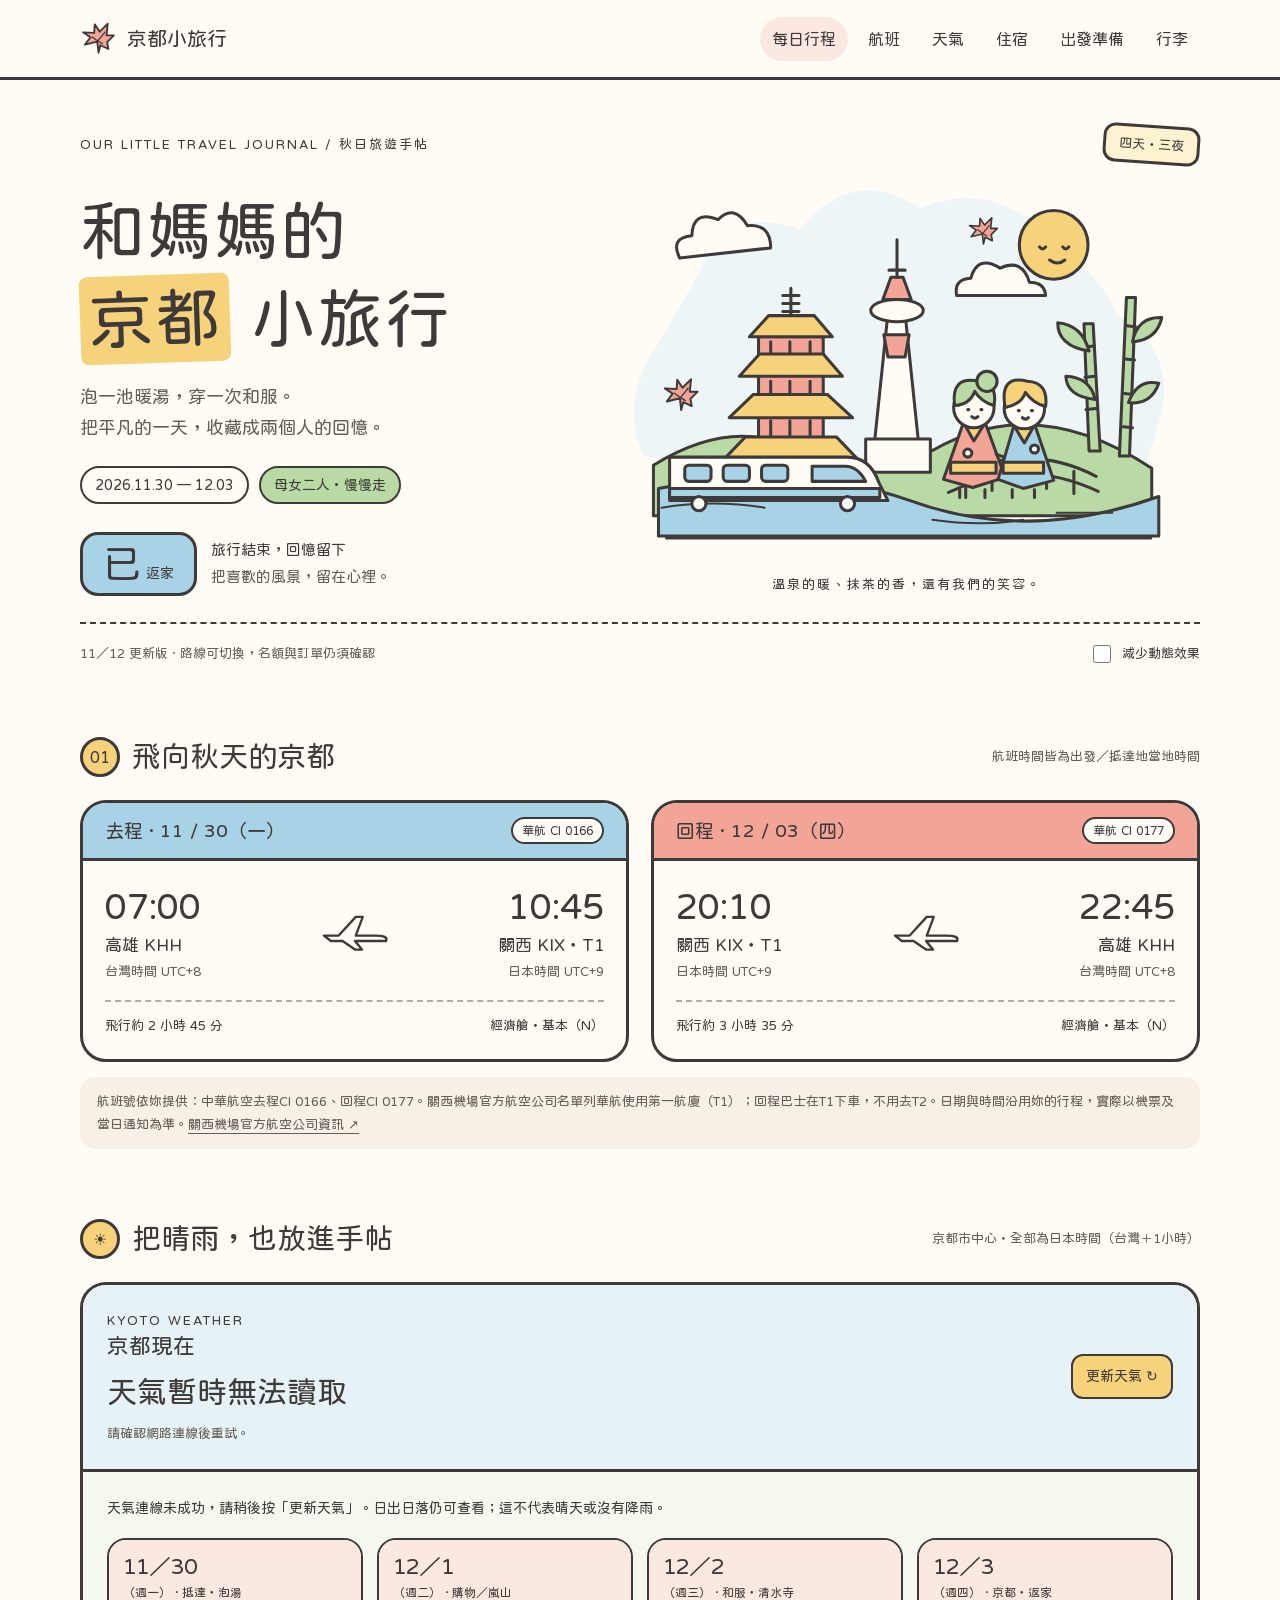
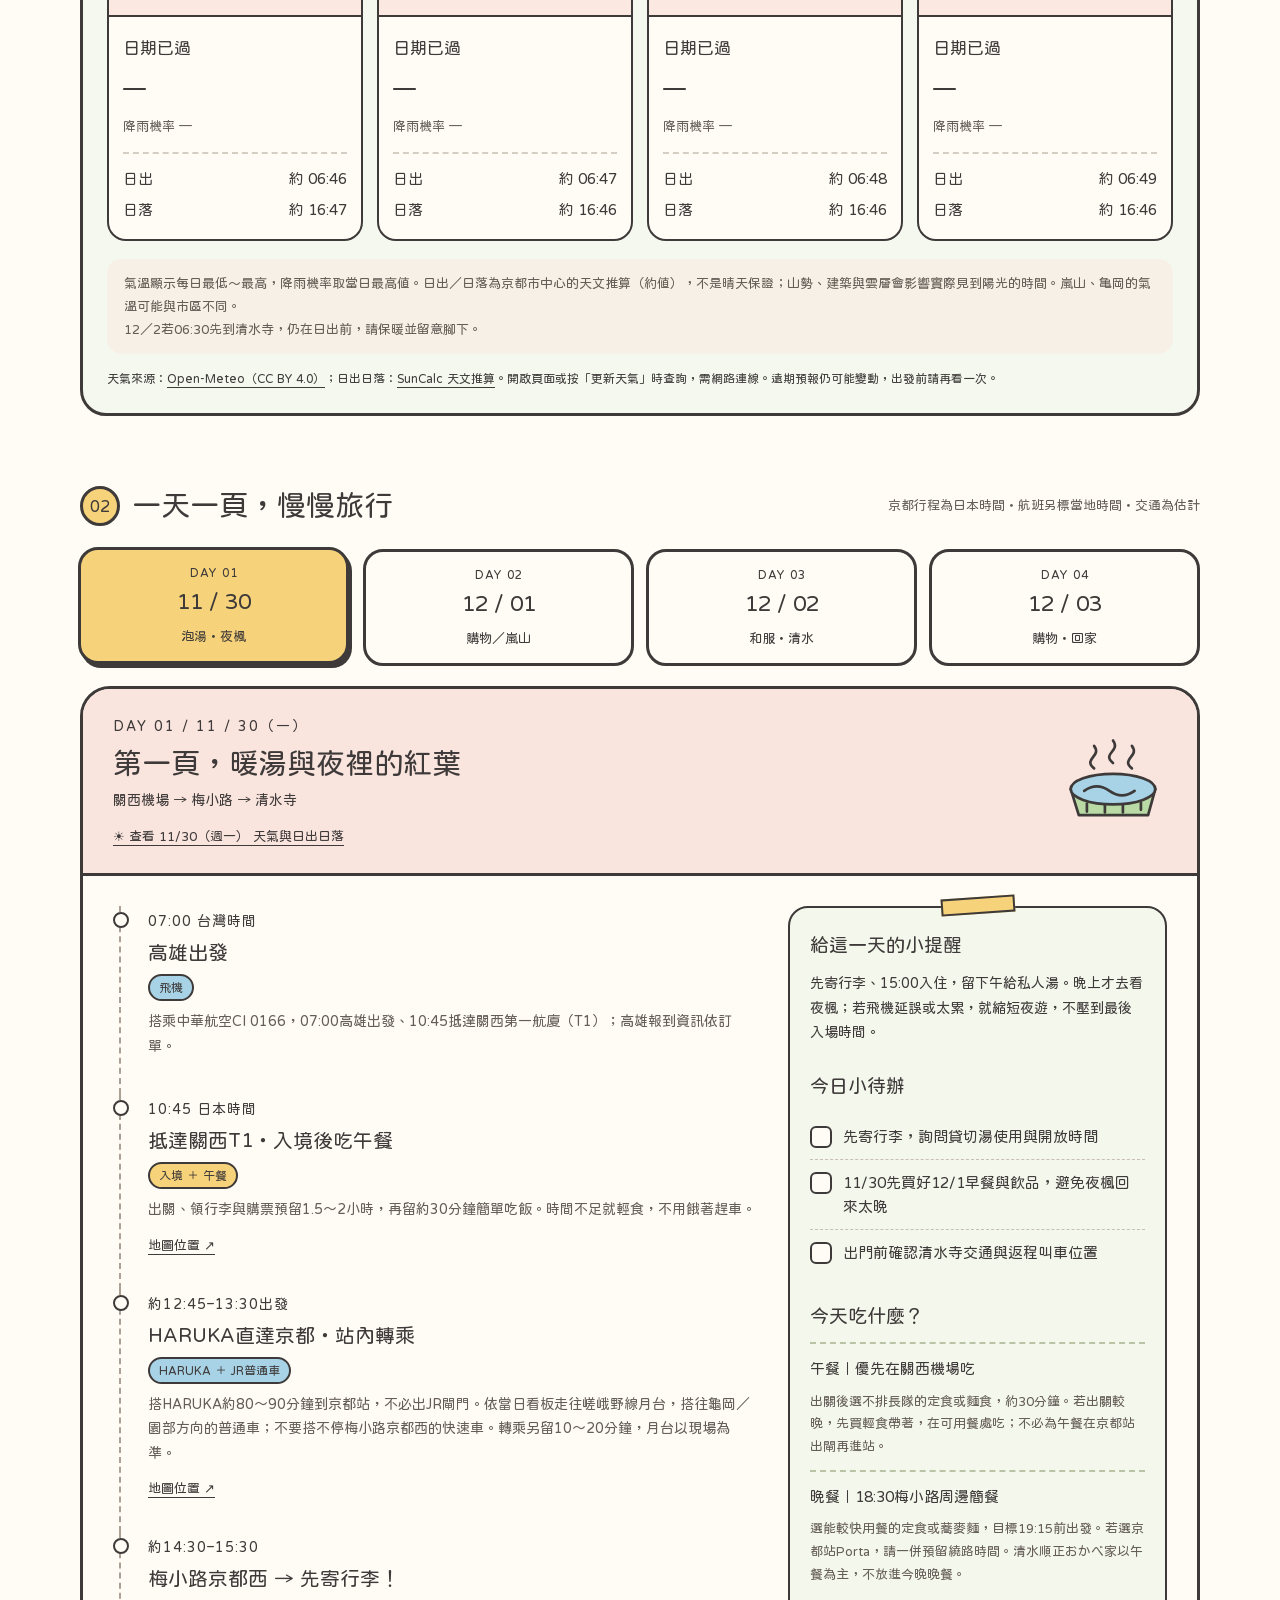
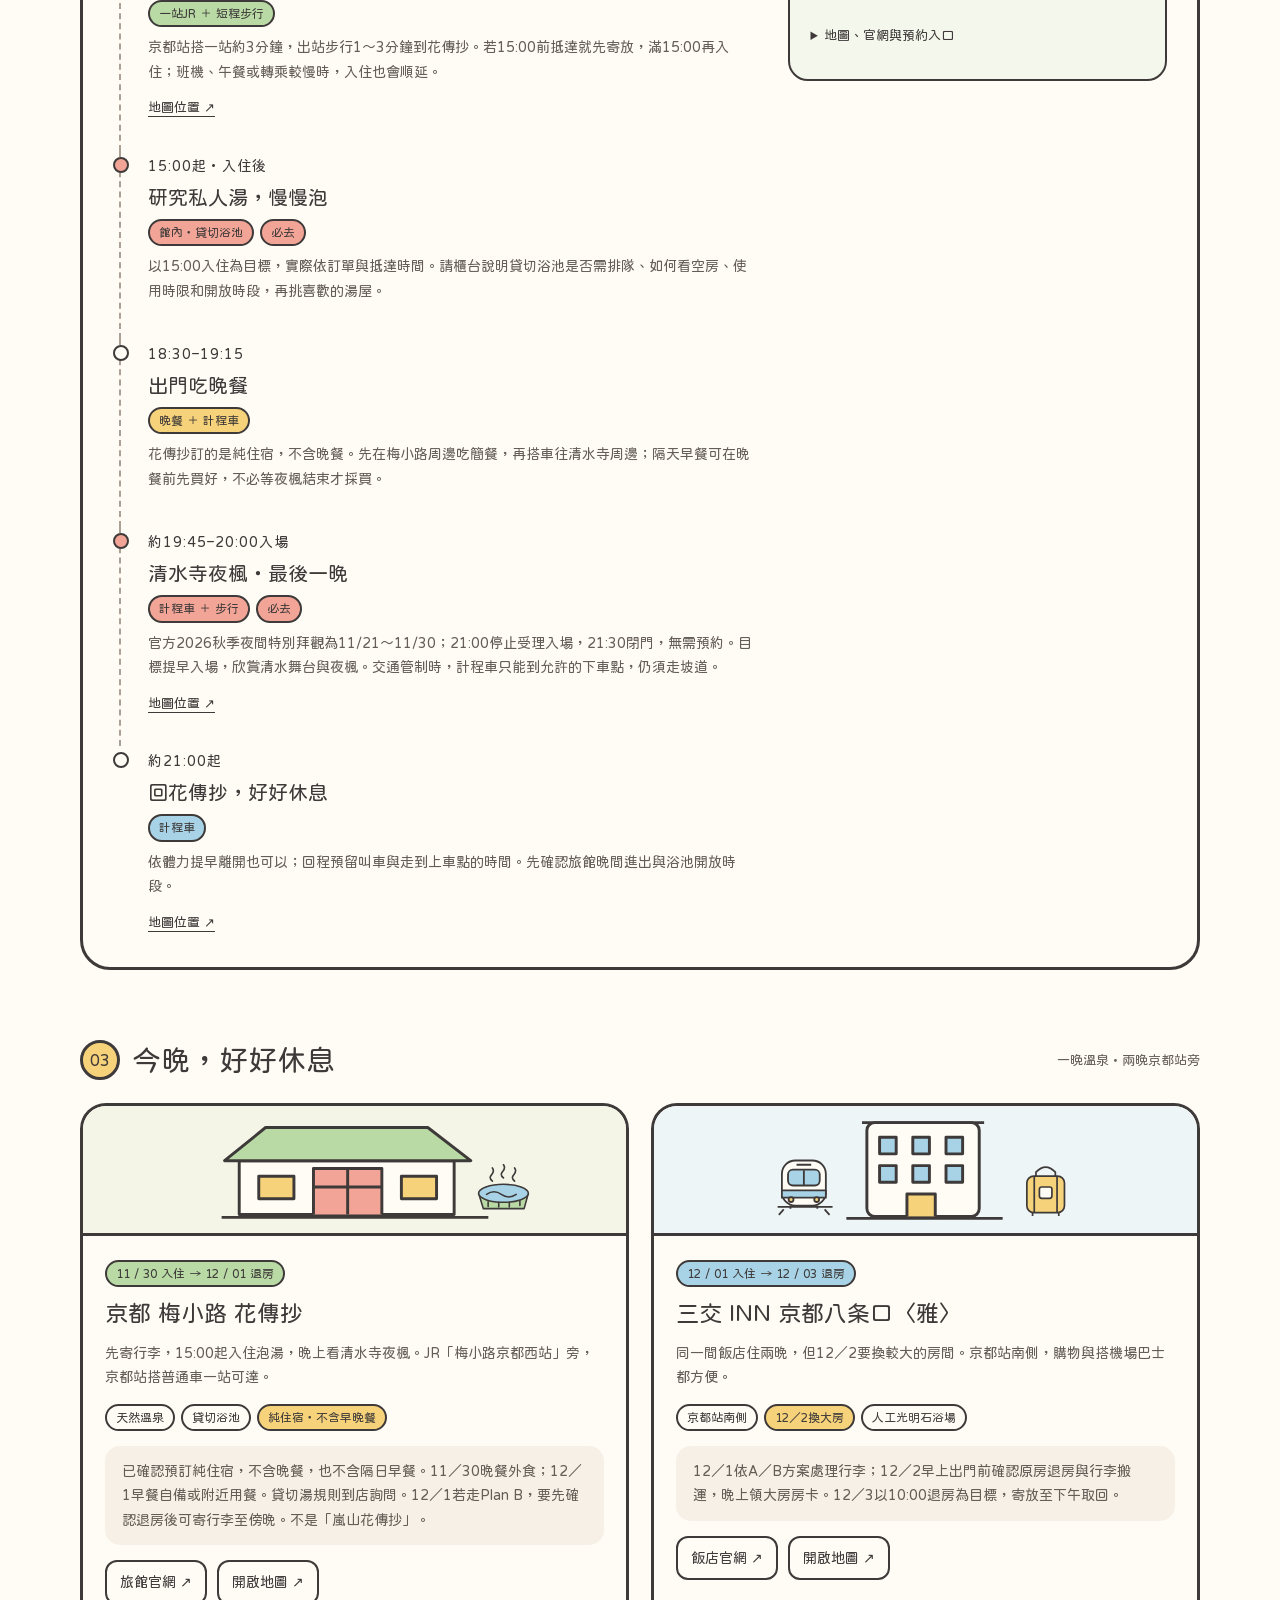
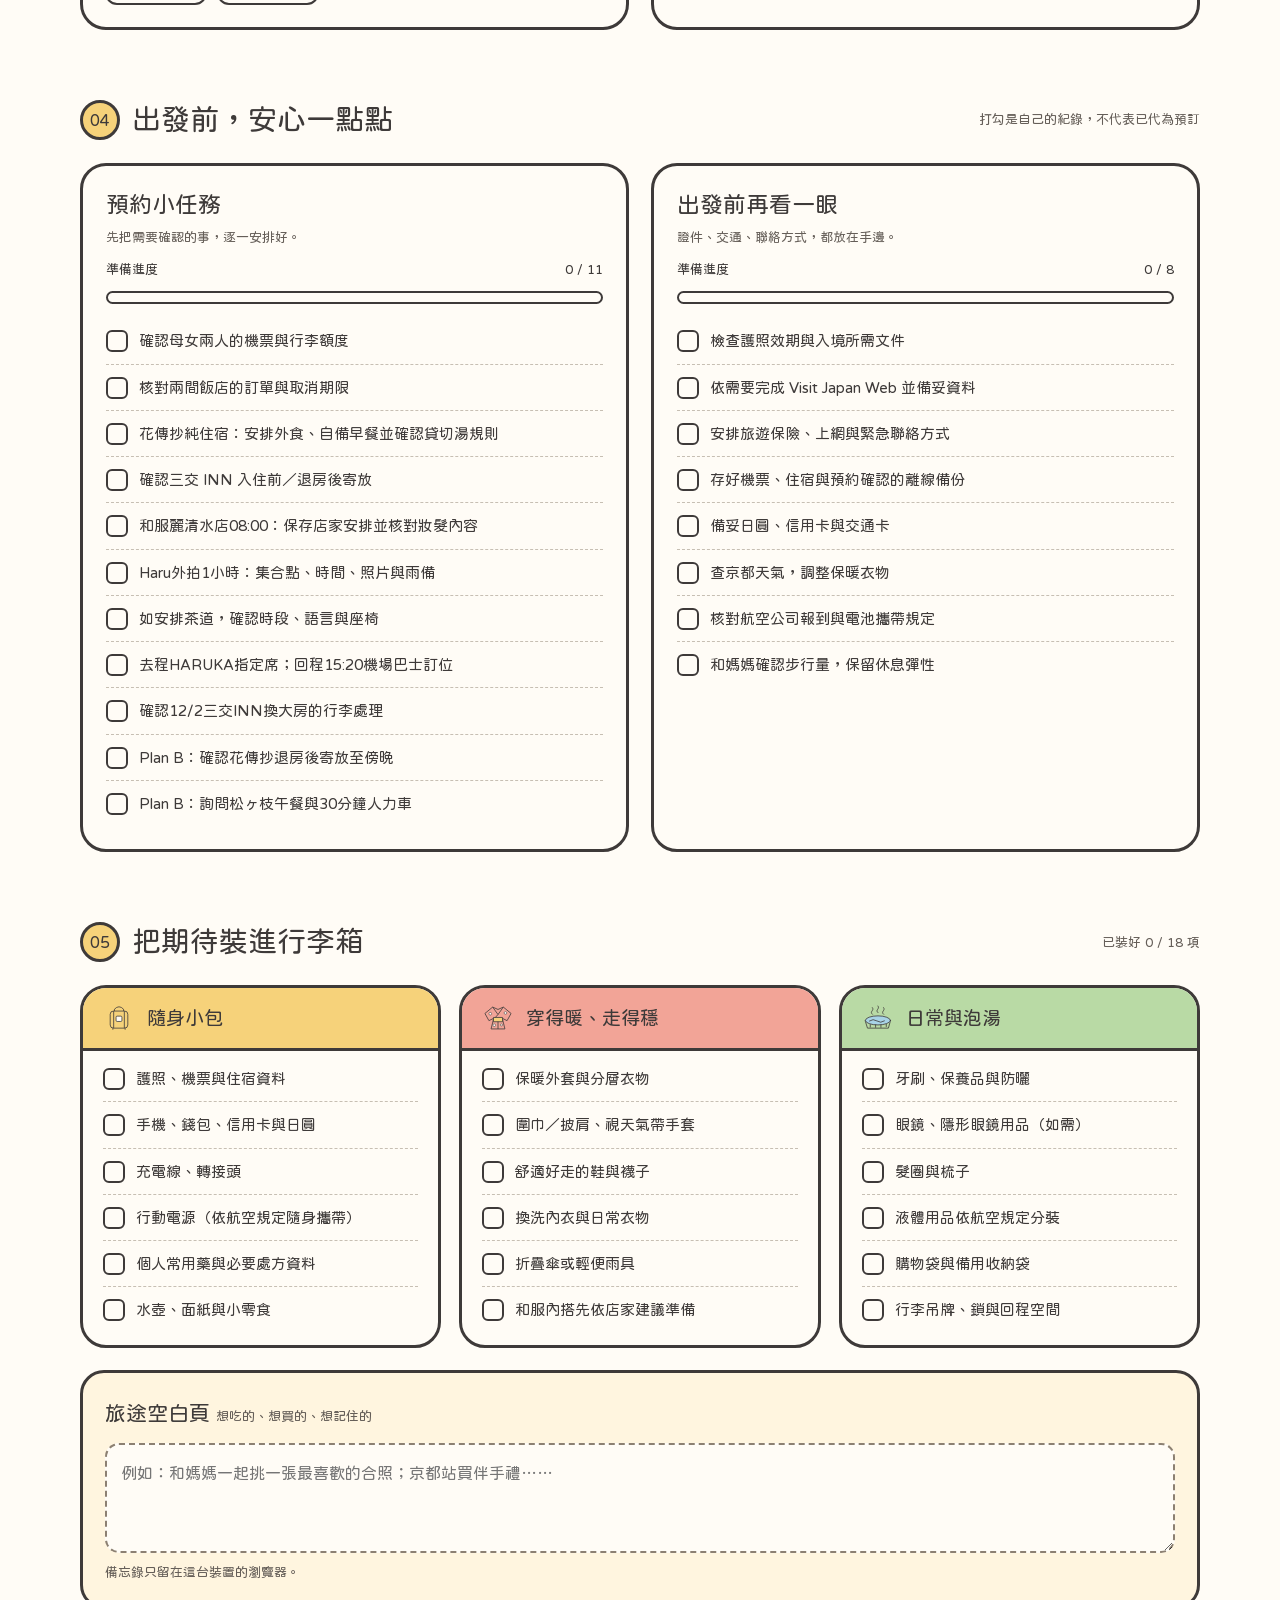
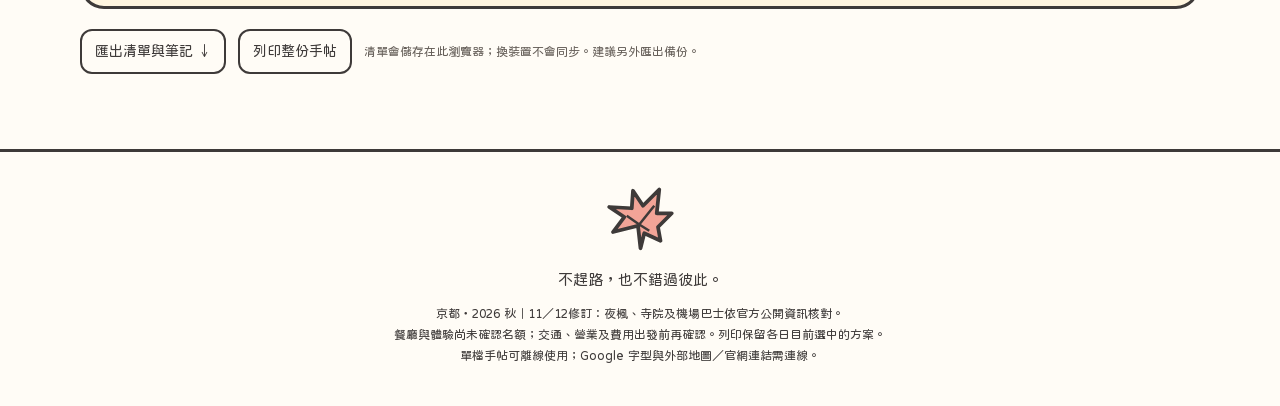
==== index.html @ f40cedbd "Add Kyoto weather forecast and trip sunrise sunset cards" ====
<!doctype html>
<html lang="zh-Hant">
<head>
<meta charset="utf-8"><meta name="viewport" content="width=device-width, initial-scale=1">
<meta name="robots" content="noindex, nofollow">
<meta name="theme-color" content="#FFFCF6">
<meta name="description" content="和媽媽的京都四天三夜小旅行：溫泉、和服、嵐山與旅行準備清單。">
<title>和媽媽的京都小旅行｜2026 秋日旅遊手帖</title>
<link rel="preconnect" href="https://fonts.googleapis.com"><link rel="preconnect" href="https://fonts.gstatic.com" crossorigin>
<link href="https://fonts.googleapis.com/css2?family=Huninn&display=swap" rel="stylesheet">
<style>
:root{--paper:#FFFCF6;--ink:#3E3A39;--pink:#F2A497;--yellow:#F6D27A;--blue:#A8D3E6;--green:#B9DAA5;--line:3px solid var(--ink);--radius:26px;--muted:#655E58}
*{box-sizing:border-box}html{scroll-behavior:smooth;scroll-padding-top:130px}body{margin:0;background:var(--paper);color:var(--ink);font-family:'Huninn','Noto Sans TC',sans-serif;font-size:16px;line-height:1.75}button,input,textarea{font:inherit}button,a,input,label{-webkit-tap-highlight-color:transparent}button,a{touch-action:manipulation}a{color:inherit;text-underline-offset:4px}button{color:var(--ink);cursor:pointer}button:focus-visible,a:focus-visible,input:focus-visible,textarea:focus-visible{outline:3px solid #396B7F;outline-offset:5px}svg{display:block}h1,h2,h3,p{margin:0}h1,h2,h3{line-height:1.35;font-weight:400}button{border:var(--line);background:var(--paper)}[hidden]{display:none!important}.wrap{width:min(1120px,calc(100% - 40px));margin:auto}.skip{position:fixed;top:-90px;left:16px;background:var(--yellow);padding:12px;z-index:99}.skip:focus{top:10px}.nav{position:fixed;inset:0 0 auto;z-index:20;border-bottom:var(--line);background:var(--paper)}.nav-inner{min-height:77px;display:flex;align-items:center;justify-content:space-between;gap:25px}.brand{display:flex;align-items:center;gap:10px;text-decoration:none;white-space:nowrap;font-size:20px}.brand svg{width:37px;height:37px}.nav-links{display:flex;gap:8px;overflow-x:auto;scrollbar-width:thin}.nav-links a{padding:8px 12px;border-radius:99px;text-decoration:none;white-space:nowrap}.nav-links a:hover{background:#FBE8E1}.nav-links a:first-child{background:#FBE8E1}main{padding-top:77px}.eyebrow{font-size:13px;letter-spacing:2px}.hero{padding:48px 0 36px;position:relative}.hero-top{display:flex;align-items:center;justify-content:space-between;gap:12px}.stamp{border:var(--line);border-radius:12px;padding:5px 13px;font-size:13px;transform:rotate(4deg);background:#FFF2D1}.hero-grid{display:grid;grid-template-columns:1fr 1.15fr;align-items:center;gap:24px}.hero h1{font-size:clamp(38px,5.1vw,65px);letter-spacing:2px;margin:23px 0 18px}.marker{display:inline-block;background:var(--yellow);border-radius:8px;padding:0 8px;transform:rotate(-2deg)}.hero-copy>p{max-width:420px;font-size:18px;color:var(--muted)}.hero-meta{display:flex;flex-wrap:wrap;gap:10px;margin:22px 0}.pill,.tag{display:inline-flex;align-items:center;gap:6px;border:2px solid var(--ink);border-radius:99px;padding:4px 12px;font-size:13px;background:var(--paper);line-height:1.6}.pill{font-size:14px;padding:6px 13px}.pink{background:var(--pink)}.yellow{background:var(--yellow)}.blue{background:var(--blue)}.green{background:var(--green)}.hero-art{position:relative}.hero-art svg{width:100%;height:auto}.caption{text-align:center;font-size:13px;letter-spacing:2px;margin-top:5px}.countdown{display:flex;align-items:center;gap:14px;margin-top:28px}.count-box{background:var(--blue);border:var(--line);border-radius:18px;padding:6px 20px;min-width:100px;text-align:center}.count-box strong{font-size:38px;font-weight:400;line-height:1.2}.count-box span{font-size:14px}.countdown p{font-size:15px}.subtle{color:var(--muted);font-size:13px}.hero-footer{margin-top:26px;display:flex;justify-content:space-between;gap:16px;align-items:center;border-top:2px dashed var(--ink);padding-top:18px}.motion-toggle{display:flex;align-items:center;gap:8px;font-size:13px;cursor:pointer}.motion-toggle input{accent-color:var(--ink);width:18px;height:18px}.section{padding:35px 0}.section-head{display:flex;gap:12px;align-items:center;justify-content:space-between;margin-bottom:23px}.section-title{display:flex;gap:12px;align-items:center}.number{width:40px;height:40px;border:var(--line);border-radius:50%;display:grid;place-items:center;flex-shrink:0;background:var(--yellow);font-size:16px}.section h2{font-size:29px}.section-note{font-size:13px;color:var(--muted)}.cards{display:grid;grid-template-columns:1fr 1fr;gap:22px}.card{border:var(--line);border-radius:var(--radius);background:var(--paper);overflow:hidden}.card-header{padding:14px 22px;border-bottom:var(--line);display:flex;gap:12px;justify-content:space-between;align-items:center}.card-header h3{font-size:19px}.flight-body{padding:22px}.flight-route{display:grid;grid-template-columns:1fr 70px 1fr;gap:6px;align-items:center}.airport:last-child{text-align:right}.airport strong{display:block;font-size:36px;font-weight:400;line-height:1.3}.airport span{display:block;font-size:17px}.airport small{display:block;color:var(--muted);font-size:13px}.flight-route svg{width:100%}.flight-footer{border-top:2px dashed #B5ABA0;margin-top:18px;padding-top:12px;display:flex;justify-content:space-between;gap:12px;font-size:13px}.note{margin-top:15px;padding:13px 17px;background:#F6F0E6;border-radius:15px;font-size:13px;color:var(--muted)}.days{display:grid;grid-template-columns:repeat(4,1fr);gap:12px;margin-bottom:20px}.day-tab{border-radius:20px;padding:12px 8px;position:relative;transition:transform .2s;background:var(--paper);min-height:100px}.day-tab:hover{transform:translateY(-3px)}.day-tab[aria-selected=true]{background:var(--yellow);box-shadow:3px 4px 0 var(--ink);transform:translate(-2px,-2px)}.day-tab small{display:block;font-size:12px;letter-spacing:1px}.day-tab strong{display:block;font-size:22px;font-weight:400}.day-tab span{font-size:13px}.day-panel{border:var(--line);border-radius:30px;overflow:hidden}.day-banner{background:#F9E4DE;padding:25px 30px;display:flex;align-items:center;gap:20px;justify-content:space-between;border-bottom:var(--line)}.day-banner h3{font-size:29px;margin:5px 0}.day-banner p{font-size:14px}.day-banner svg{width:108px;height:108px;flex-shrink:0}.day-content{display:grid;grid-template-columns:1.8fr 1fr;gap:32px;padding:30px}.timeline{list-style:none;margin:0;padding:0}.event{position:relative;padding:0 0 28px 27px;border-left:2px dashed #AAA094;margin-left:6px}.event:last-child{border-color:transparent;padding-bottom:0}.event:before{content:'';position:absolute;left:-8px;top:6px;width:12px;height:12px;border:2px solid var(--ink);border-radius:50%;background:var(--paper)}.event.must:before{background:var(--pink)}.event time{font-size:14px;letter-spacing:1px}.event h4{font-size:20px;font-weight:400;margin:4px 0 7px;line-height:1.45}.event p{font-size:14px;color:var(--muted);margin:8px 0}.tags{display:flex;flex-wrap:wrap;gap:6px}.tag{padding:2px 9px;font-size:12px}.must-tag{background:var(--pink)}.map-link{font-size:13px;display:inline-block;padding:4px 0}.side-note{background:#F4F7EC;border:2px solid var(--ink);border-radius:20px;padding:20px;align-self:start;position:relative}.side-note h4{margin:0 0 10px;font-size:19px;font-weight:400}.side-note>p{font-size:14px}.side-note .checklist{margin-top:12px}.tape{width:74px;height:17px;background:var(--yellow);border:2px solid var(--ink);position:absolute;top:-11px;left:calc(50% - 37px);transform:rotate(-4deg)}.hotel-body{padding:22px}.hotel-body h3{font-size:23px;margin:11px 0}.hotel-body>p{font-size:14px;color:var(--muted);margin-bottom:14px}.hotel-art{height:130px;width:100%;background:#EDF5F7;border-bottom:var(--line)}.hotel-art.alt{background:#F4F5E7}.links{display:flex;flex-wrap:wrap;gap:10px}.button-link,.small-button{display:inline-flex;justify-content:center;align-items:center;gap:7px;text-decoration:none;border:2px solid var(--ink);border-radius:12px;padding:8px 13px;font-size:14px;min-height:43px;background:var(--paper)}.button-link:hover,.small-button:hover{background:#FFF0C7}.check-card{padding:23px}.check-card h3{font-size:23px;margin-bottom:6px}.checklist{display:grid;gap:0;margin:14px 0 0;padding:0;list-style:none}.checklist li{border-top:1px dashed #C7BFB3}.checklist li:first-child{border-top:0}.checklist label{display:flex;gap:11px;align-items:flex-start;padding:11px 0;cursor:pointer;font-size:15px;line-height:1.55;min-height:44px}.checklist input{appearance:none;flex-shrink:0;width:22px;height:22px;border:2px solid var(--ink);border-radius:6px;background:var(--paper);margin:1px 0 0;display:grid;place-content:center;cursor:pointer}.checklist input:checked{background:var(--green)}.checklist input:checked:after{content:'✓';font-size:18px;line-height:1}.checklist input:checked+span{text-decoration:line-through;color:#706B64}.progress-track{height:13px;border:2px solid var(--ink);border-radius:99px;overflow:hidden;background:var(--paper);margin-top:11px}.progress-fill{height:100%;width:0;background:var(--green);transition:width .3s}.progress-meta{display:flex;justify-content:space-between;align-items:center;gap:12px;font-size:13px;margin-top:9px}.packing-grid{display:grid;grid-template-columns:repeat(3,1fr);gap:18px}.pack-heading{padding:14px 20px;border-bottom:var(--line);font-size:19px;display:flex;align-items:center;gap:12px}.pack-heading svg{width:32px;height:32px}.packing-grid .checklist{padding:0 20px 12px;margin-top:5px}.memo{margin-top:22px;border:var(--line);border-radius:24px;background:#FFF5DF;padding:22px}.memo label{font-size:21px;display:block;margin-bottom:12px}.memo textarea{resize:vertical;width:100%;min-height:110px;border:2px dashed #8C8072;background:var(--paper);border-radius:14px;color:var(--ink);padding:14px;font-size:16px;line-height:1.8}.toolbar{display:flex;flex-wrap:wrap;align-items:center;gap:12px;margin-top:20px}.storage-note{font-size:12px;color:var(--muted);flex:1;min-width:200px}.footer{margin-top:40px;padding:30px 0 40px;border-top:var(--line);text-align:center}.footer svg{width:75px;height:75px;margin:0 auto 10px}.footer p{font-size:15px}.footer small{font-size:12px;display:block;margin-top:10px}.floating{animation:float 5s ease-in-out infinite;transform-box:fill-box;transform-origin:center}.sway{animation:sway 4s ease-in-out infinite;transform-box:fill-box;transform-origin:bottom}.steam{animation:steam 3s ease-in-out infinite}.bounce{animation:bounce .38s ease-out}.delay{animation-delay:-2s}@keyframes float{50%{transform:translateY(-7px)}}@keyframes sway{50%{transform:rotate(3deg)}}@keyframes steam{50%{opacity:.35;transform:translateY(-5px)}}@keyframes bounce{0%{transform:translateY(9px);opacity:.3}65%{transform:translateY(-3px)}100%{transform:translateY(0);opacity:1}}html.reduce-motion *,html.reduce-motion *:before{animation:none!important;transition:none!important;scroll-behavior:auto!important}html.reduce-motion{scroll-behavior:auto}@media(prefers-reduced-motion:reduce){*,*:before{animation:none!important;transition:none!important}html{scroll-behavior:auto}}
@media(max-width:760px){.wrap{width:calc(100% - 32px)}.nav-inner{flex-wrap:wrap;gap:4px;padding:10px 0 8px;min-height:102px}.brand{font-size:17px}.brand svg{width:28px;height:28px}.nav-links{width:100%;gap:8px;justify-content:space-between}.nav-links a{font-size:13px;padding:4px 10px;min-height:32px}.nav-inner .brand:after{content:'KYOTO · 2026';font-size:11px;letter-spacing:1px;margin-left:12px}main{padding-top:107px}.hero{padding:27px 0 20px}.hero-top .eyebrow{font-size:10px;letter-spacing:1px}.stamp{font-size:11px;padding:4px 9px}.hero-grid{grid-template-columns:1fr;gap:10px}.hero h1{font-size:43px;margin:23px 0 14px}.hero-copy>p{font-size:16px}.hero-meta{margin:18px 0 14px}.hero-art{margin-top:8px}.hero-art svg{max-height:315px}.caption{font-size:11px}.countdown{margin-top:19px}.count-box strong{font-size:31px}.count-box{padding:6px 17px}.hero-footer{flex-wrap:wrap;gap:10px;margin-top:20px}.section{padding:26px 0}.section h2{font-size:25px}.section-head{align-items:flex-start;gap:10px;flex-wrap:wrap;margin-bottom:18px}.number{width:35px;height:35px;font-size:14px}.section-note{font-size:12px}.cards,.packing-grid{grid-template-columns:1fr;gap:16px}.card-header{padding:12px 18px;flex-wrap:wrap;gap:8px}.card-header h3{white-space:nowrap}.flight-body{padding:18px}.airport strong{font-size:32px}.days{gap:7px}.day-tab{padding:10px 3px;min-height:91px;border-radius:16px}.day-tab strong{font-size:18px}.day-tab span{font-size:11px}.day-tab small{font-size:10px}.day-banner{padding:20px 17px;gap:10px}.day-banner h3{font-size:25px}.day-banner svg{width:77px;height:77px}.day-banner p{font-size:12px}.day-content{grid-template-columns:1fr;padding:23px 18px;gap:28px}.event h4{font-size:19px}.event{padding-left:22px}.side-note{padding:20px 17px}.check-card{padding:20px}.hotel-art{height:120px}.footer{margin-top:25px}.pill{font-size:12px;padding:5px 10px}}
@media(max-width:350px){.hero h1{font-size:37px}.nav-links{gap:0}.nav-links a{padding:4px 7px}.wrap{width:calc(100% - 24px)}.day-banner svg{width:60px}.flight-route{grid-template-columns:1fr 47px 1fr}.airport strong{font-size:29px}}
@media print{.nav,.hero-art,.hero-footer,.toolbar,.days,.skip,.map-link,.button-link{display:none!important}main{padding-top:0}.wrap{width:100%}.hero{padding-top:0}.hero-grid{display:block}.hero h1{font-size:32px}.hero-meta,.countdown{display:none}.section{padding:12px 0}.day-panel[hidden]{display:block!important}.day-panel{margin:12px 0;break-inside:avoid}.day-content{grid-template-columns:2fr 1fr;padding:16px}.day-banner{padding:12px 16px}.day-banner svg{width:55px;height:55px}.cards{grid-template-columns:1fr 1fr}.packing-grid{grid-template-columns:repeat(3,1fr)}.event{padding-bottom:12px}.section-head{margin-bottom:12px}.hotel-art{display:none}.footer{padding:10px}.memo textarea{min-height:80px}*{animation:none!important;box-shadow:none!important}body{-webkit-print-color-adjust:exact;print-color-adjust:exact;font-size:12px}}

.routes{min-width:0}.plan-controls{display:flex;flex-wrap:wrap;gap:10px;margin:0 0 22px}.plan-choice{padding:10px 14px;border-radius:16px;min-height:48px;font-size:14px;flex:1 1 190px}.plan-choice[aria-pressed=true]{background:var(--yellow);box-shadow:3px 3px 0 var(--ink)}.route-title{margin:0 0 8px;font-weight:400;font-size:21px}.route-note{padding:12px 15px;border-radius:15px;background:#FFF2D1;font-size:14px;margin:0 0 25px}.side-note .side-heading{margin-top:24px}.meal{border-top:2px dashed #B9C3A6;padding:12px 0}.meal h5{font-weight:400;font-size:15px;margin:0 0 7px}.meal p{font-size:13px;color:var(--muted)}.sources{margin-top:18px;font-size:13px}.sources summary{cursor:pointer;min-height:44px;padding:9px 0}.source-link{display:block;padding:8px 0;overflow-wrap:anywhere}.day-content{grid-template-columns:minmax(0,1.7fr) minmax(0,1fr)}
@media(max-width:760px){.day-content{grid-template-columns:1fr}.plan-choice{flex-basis:100%;font-size:14px}.route-title{font-size:19px}}
@media print{.plan-controls{display:none!important}.day-panel{break-inside:auto}.day-content{display:block}.side-note{margin-top:20px}.event{break-inside:avoid}.route-plan[hidden]{display:none!important}.sources{display:none}.route-title{font-size:18px}}
.kiyomizu-photos{margin-top:28px;padding-top:20px;border-top:3px solid #3E3A39}.kiyomizu-photos h4{font-size:1.4rem;margin:0 0 10px}.photo-grid{display:grid;grid-template-columns:1fr;gap:20px;margin-top:16px}.photo-grid figure{margin:0;border:3px solid #3E3A39;border-radius:24px;overflow:hidden;background:#FFFCF6;break-inside:avoid}.photo-grid img{display:block;width:100%;height:auto}.photo-grid figcaption{padding:16px}.photo-grid strong{font-size:1.2rem}.photo-grid p{margin:8px 0 0}.kiyomizu-photos{min-width:0}@media print{.photo-grid{grid-template-columns:1fr 1fr}.photo-grid img{max-height:240px;object-fit:contain}}
/* Kyoto weather journal */
.weather-shell{border:var(--line);border-radius:26px;overflow:hidden;background:#F4F8EF}
.weather-top{display:flex;align-items:center;justify-content:space-between;gap:20px;padding:24px;background:#E6F2F6;border-bottom:var(--line)}
.weather-current{min-width:0}.weather-current h3{font-size:22px}.weather-now-value{font-size:30px;line-height:1.5;margin:8px 0}.weather-meta{font-size:13px;color:var(--muted)}
.weather-actions{flex-shrink:0}.weather-actions button{background:var(--yellow)}.weather-actions button:disabled{opacity:.6;cursor:wait}
.weather-body{padding:24px}.weather-days{display:grid;grid-template-columns:repeat(4,minmax(0,1fr));gap:14px;margin:18px 0}
.weather-day{min-width:0;background:var(--paper);border:2px solid var(--ink);border-radius:19px;overflow:hidden;break-inside:avoid}
.weather-date{padding:12px 14px;background:#FBE8E1;border-bottom:2px solid var(--ink)}.weather-date h3{font-size:22px}.weather-date p{font-size:12px}
.weather-details{padding:16px 14px}.weather-condition{font-size:17px;min-height:30px}.weather-temp{font-size:23px;margin:6px 0}.weather-rain{font-size:13px;color:var(--muted)}
.weather-sun{border-top:2px dashed #D5CEC3;padding-top:12px;margin-top:14px;display:grid;gap:5px;font-size:15px}.weather-sun span{display:flex;justify-content:space-between;gap:5px}.weather-sun strong{font-weight:400;font-variant-numeric:tabular-nums}.weather-help{font-size:13px;color:var(--muted)}.weather-status{font-size:14px}.weather-source{margin-top:14px;font-size:12px}.weather-mini{display:block;margin-top:13px;font-size:13px}
@media(max-width:900px){.weather-days{grid-template-columns:repeat(2,minmax(0,1fr))}}
@media(max-width:600px){.weather-top{padding:20px;align-items:flex-start;flex-wrap:wrap;gap:12px}.weather-body{padding:18px}.weather-now-value{font-size:27px}.weather-details{padding:14px 12px}.weather-temp{font-size:20px}.weather-days{gap:10px}.weather-date{padding:10px 12px}}
@media(max-width:380px){.weather-days{grid-template-columns:1fr}.weather-condition{min-height:0}.weather-sun{grid-template-columns:1fr 1fr;gap:16px}}
@media print{.weather-actions{display:none}.weather-shell{background:white}.weather-days{grid-template-columns:repeat(2,minmax(0,1fr))}.weather-top,.weather-day{break-inside:avoid}.weather-mini{display:none}}
</style>
</head>
<body>
<!-- All illustrations are inline, original SVG. No image downloads are required. -->
<svg xmlns="http://www.w3.org/2000/svg" width="0" height="0" aria-hidden="true" style="position:absolute;overflow:hidden"><defs>
<symbol id="leaf" viewBox="0 0 60 60"><path d="M30 53 28 35 8 40 17 28 5 20 23 21 24 7 32 19 45 6 43 25 55 25 44 36 46 47 33 41Z" fill="#F2A497" stroke="#3E3A39" stroke-width="3" stroke-linejoin="round"/><path d="m29 34 12-15M29 34 19 27M29 34l8 5" fill="none" stroke="#3E3A39" stroke-width="2"/></symbol>
<symbol id="train" viewBox="0 0 120 100"><g stroke="#3E3A39" stroke-width="3" stroke-linejoin="round"><path d="M17 84h90M27 88l-8 9m75-9 8 9" fill="none"/><rect x="24" y="8" width="72" height="74" rx="22" fill="#FFFCF6"/><path d="M24 57h72v12H24Z" fill="#A8D3E6"/><rect x="34" y="23" width="52" height="26" rx="8" fill="#A8D3E6"/><path d="M60 24v24"/><circle cx="39" cy="72" r="4" fill="#F6D27A"/><circle cx="81" cy="72" r="4" fill="#F6D27A"/><path d="M48 15h24"/><path d="M38 82v5m44-5v5"/></g></symbol>
<symbol id="onsen" viewBox="0 0 120 100"><g stroke="#3E3A39" stroke-width="3" stroke-linecap="round" stroke-linejoin="round"><path d="M13 59h94l-8 29H22Z" fill="#B9DAA5"/><ellipse cx="60" cy="59" rx="47" ry="17" fill="#A8D3E6"/><path d="M28 61q14-10 28 0t28 0" fill="none"/><g class="steam" fill="none"><path d="M39 36c-13-11 9-13 0-25M60 30c-13-11 9-13 0-25M81 36c-13-11 9-13 0-25"/></g><path d="M31 75v9m20-8v9m20-9v9m20-11v8" fill="none"/></g></symbol>
<symbol id="kimono" viewBox="0 0 120 100"><g stroke="#3E3A39" stroke-width="3" stroke-linejoin="round"><path d="m40 9 20 9 20-9 29 24-15 27-18-9 10 40H34l10-40-18 9-15-27Z" fill="#F2A497"/><path d="m40 9 20 28 20-28M60 37 48 50" fill="none"/><path d="M43 48h34v16H43Z" fill="#F6D27A"/><path d="M60 64v27"/><g fill="#FFFCF6" stroke-width="2"><circle cx="31" cy="34" r="5"/><circle cx="88" cy="31" r="5"/><circle cx="46" cy="77" r="5"/><circle cx="73" cy="76" r="4"/></g></g></symbol>
<symbol id="bamboo" viewBox="0 0 120 100"><g stroke="#3E3A39" stroke-width="3" stroke-linecap="round" stroke-linejoin="round"><path d="M30 92 34 8h10l-4 84Zm37 0L64 4h10l3 88Z" fill="#B9DAA5"/><path d="m32 29 11 1m-12 25 11 1m-12 22 11 1m24-54 11-1m-10 26 11-1m-10 25 11-1"/><path d="M36 38Q8 40 9 18q23 2 27 20Zm36-7q8-29 31-20-6 21-31 20Zm0 38q13-27 33-16-7 20-33 16ZM33 66Q10 65 9 48q19-2 24 18Z" fill="#B9DAA5"/></g></symbol>
<symbol id="bag" viewBox="0 0 120 100"><g stroke="#3E3A39" stroke-width="3" stroke-linejoin="round"><path d="M43 25v-8q17-18 34 0v8" fill="none"/><rect x="27" y="24" width="66" height="64" rx="12" fill="#F6D27A"/><path d="M40 24v64m40-64v64" fill="none"/><rect x="49" y="43" width="22" height="20" rx="4" fill="#FFFCF6"/><path d="M37 88v6m46-6v6"/></g></symbol>
<symbol id="plane" viewBox="0 0 90 50"><path d="M5 29h19L46 5h9l-9 24h25q17 0 14 7H45l9 11h-9L29 36H14Z" fill="#FFFCF6" stroke="#3E3A39" stroke-width="3" stroke-linejoin="round"/></symbol>
<symbol id="bus" viewBox="0 0 120 100"><g stroke="#3E3A39" stroke-width="3" stroke-linejoin="round"><rect x="9" y="22" width="102" height="57" rx="12" fill="#A8D3E6"/><path d="M15 32h22v24H15Zm30 0h23v24H45Zm31 0h25v24H76Z" fill="#FFFCF6"/><path d="M9 64h102M85 64v15"/><circle cx="31" cy="80" r="10" fill="#FFFCF6"/><circle cx="91" cy="80" r="10" fill="#FFFCF6"/><circle cx="31" cy="80" r="3" fill="#F6D27A"/><circle cx="91" cy="80" r="3" fill="#F6D27A"/><path d="m49 15 8-6h18" fill="none"/></g></symbol></defs></svg>
<a class="skip" href="#itinerary">跳至每日行程</a>
<header class="nav"><div class="wrap nav-inner"><a class="brand" href="#home"><svg aria-hidden="true"><use href="#leaf"/></svg>京都小旅行</a><nav class="nav-links" aria-label="主要選單"><a href="#itinerary">每日行程</a><a href="#flights">航班</a><a href="#weather">天氣</a><a href="#stays">住宿</a><a href="#prepare">出發準備</a><a href="#packing">行李</a></nav></div></header>
<main id="home">
<section class="hero wrap" aria-labelledby="hero-title">
<div class="hero-top"><p class="eyebrow">OUR LITTLE TRAVEL JOURNAL / 秋日旅遊手帖</p><span class="stamp">四天・三夜</span></div>
<div class="hero-grid"><div class="hero-copy"><h1 id="hero-title">和媽媽的<br><span class="marker">京都</span> 小旅行</h1><p>泡一池暖湯，穿一次和服。<br>把平凡的一天，收藏成兩個人的回憶。</p><div class="hero-meta"><span class="pill">2026.11.30 — 12.03</span><span class="pill green">母女二人・慢慢走</span></div><div class="countdown"><div class="count-box"><strong id="count-number">—</strong> <span id="count-unit">天</span></div><div><p id="count-title">距離出發還有</p><p class="subtle" id="count-note">一起把期待，裝進行李箱。</p></div></div></div>
<div class="hero-art"><svg viewBox="0 0 580 400" role="img" aria-labelledby="scene-title"><title id="scene-title">手繪京都：京都塔、五重塔、嵐山竹林、HARUKA列車與穿和服的母女</title>
<g stroke="#3E3A39" stroke-width="3" stroke-linecap="round" stroke-linejoin="round">
<path d="M30 290Q4 239 42 179T91 93Q116 41 184 65q52-65 120-21 61-29 121 21t73 84q56 33 44 96l-17 59Z" fill="#EDF5F7" stroke="none"/>
<g class="floating"><circle cx="435" cy="80" r="34" fill="#F6D27A"/><path d="M421 82q3 4 6 0m17 0q3 4 6 0m-19 13q8 6 15 0" fill="none"/></g>
<g fill="#FFFCF6"><path d="M65 93q-10-20 12-22 1-26 26-16 16-16 29 6 23-2 23 22Z"/><path class="floating delay" d="M339 130q-3-16 14-17 7-24 29-10 22-10 29 14 15 0 16 13Z"/></g>
<path d="M39 298q76-47 139-17t138 2q102-58 216 18v47H39Z" fill="#B9DAA5"/>
<!-- Kyoto tower -->
<path d="m258 273 13-125h17l13 125Z" fill="#FFFCF6"/><path d="M267 169h25l-4 22h-17Z" fill="#F2A497"/><ellipse cx="280" cy="145" rx="26" ry="11" fill="#FFFCF6"/><path d="m266 134 8-22h12l8 22Z" fill="#F2A497"/><path d="M280 112V75m-8 30h16" fill="none"/><path d="M249 272h64v33h-64Z" fill="#FFFCF6"/>
<!-- pagoda -->
<path d="M143 171h64v127h-64Z" fill="#F2A497"/><path d="M134 171h82l-18-21h-45Zm-10 39h102l-19-22h-63Zm-10 41h122l-25-23h-73Zm-9 45h140l-25-26h-90Z" fill="#F6D27A"/><path d="M175 150v-27m-8 7h16m-16 8h16m-16 8h16M155 176v11m19-11v11m20-11v11m-39 28v12m19-12v12m20-12v12m-39 27v15m19-15v15m20-15v15" fill="none"/>
<!-- bamboo -->
<g class="sway"><path d="m470 284-5-126h9l7 126Zm30 5 7-157h9l-6 157Z" fill="#B9DAA5"/><path d="m465 181 10-1m-9 31 10-1m-9 33 10-1m30-82 9 1m-10 32 9 1m-10 33 9 1m-10 32 9 1"/><path d="M470 185q-31-5-31-28 24 2 31 28Zm43-9q5-25 29-24-5 22-29 24Zm-37 57q-28-3-29-23 24 1 29 23Zm33 3q9-24 30-19-8 22-30 19Z" fill="#B9DAA5"/></g>
<!-- river and bridge -->
<path d="M44 321q138-28 252 13t243-5v39H44Z" fill="#A8D3E6"/><path d="M47 340q51-8 102 0m166 12q48 7 90 0m33-7h55" fill="none" stroke-width="2"/><path d="M333 310q75-37 144-1M331 325q75-36 148-1m-131-17v23m26-30v23m27-26v22m27-20v22m27-17v22" fill="none"/>
<!-- train -->
<g class="floating delay"><path d="M55 290h176q22 0 31 25l9 18H55Z" fill="#FFFCF6"/><path d="M55 321h208v9H55Z" fill="#A8D3E6"/><rect x="70" y="298" width="26" height="16" rx="4" fill="#A8D3E6"/><rect x="108" y="298" width="26" height="16" rx="4" fill="#A8D3E6"/><rect x="146" y="298" width="26" height="16" rx="4" fill="#A8D3E6"/><path d="M196 299h33q12 0 20 15h-53Z" fill="#A8D3E6"/><circle cx="84" cy="336" r="7" fill="#FFFCF6"/><circle cx="231" cy="336" r="7" fill="#FFFCF6"/></g>
<!-- mother and daughter -->
<g><path d="m345 258-19 54 29 8 32-10-19-52Z" fill="#F2A497"/><path d="m347 258 9 16 10-16m-33 37h45v11h-45Z" fill="#F6D27A"/><path d="M342 322v8m25-8v8"/><circle cx="356" cy="241" r="20" fill="#FFFCF6"/><path d="M337 239q-4-30 24-24 19 2 15 24-13-4-19-14-5 13-20 14Z" fill="#B9DAA5"/><circle cx="369" cy="215" r="10" fill="#B9DAA5"/><path d="M350 243h1m12 0h1m-10 7q3 3 6 0" fill="none"/><path d="m395 261-15 51 25 9 30-8-18-53Z" fill="#A8D3E6"/><path d="m397 261 9 15 9-16m-30 35h40v11h-40Z" fill="#F6D27A"/><path d="M394 322v8m22-8v8"/><circle cx="406" cy="242" r="20" fill="#FFFCF6"/><path d="M387 241q-6-33 22-26 21 1 18 25-12-3-20-14-4 12-20 15Z" fill="#F6D27A"/><path d="M400 244h1m12 0h1m-10 7q3 3 6 0" fill="none"/><path d="m378 287 8 3" fill="none"/><circle cx="350" cy="286" r="4" fill="#FFFCF6"/><circle cx="416" cy="282" r="4" fill="#FFFCF6"/></g>
<path d="M52 370h479" fill="none"/>
</g><use href="#leaf" x="47" y="209" width="39" height="39" class="sway"/><use href="#leaf" x="349" y="50" width="33" height="33" class="floating"/>
</svg><p class="caption">溫泉的暖、抹茶的香，還有我們的笑容。</p></div></div>
<div class="hero-footer"><p class="subtle">11／12 更新版 · 路線可切換，名額與訂單仍須確認</p><label class="motion-toggle"><input id="motion-toggle" type="checkbox">減少動態效果</label></div>
</section>
<section id="flights" class="section wrap" aria-labelledby="flights-title"><div class="section-head"><div class="section-title"><span class="number blue">01</span><h2 id="flights-title">飛向秋天的京都</h2></div><span class="section-note">航班時間皆為出發／抵達地當地時間</span></div><div class="cards">
<article class="card"><div class="card-header blue"><h3>去程 · 11 / 30（一）</h3><span class="tag">華航 CI 0166</span></div><div class="flight-body"><div class="flight-route"><div class="airport"><strong>07:00</strong><span>高雄 KHH</span><small>台灣時間 UTC+8</small></div><svg aria-hidden="true" viewBox="0 0 90 50"><use href="#plane"/></svg><div class="airport"><strong>10:45</strong><span>關西 KIX・T1</span><small>日本時間 UTC+9</small></div></div><div class="flight-footer"><span>飛行約 2 小時 45 分</span><span>經濟艙・基本（N）</span></div></div></article>
<article class="card"><div class="card-header pink"><h3>回程 · 12 / 03（四）</h3><span class="tag">華航 CI 0177</span></div><div class="flight-body"><div class="flight-route"><div class="airport"><strong>20:10</strong><span>關西 KIX・T1</span><small>日本時間 UTC+9</small></div><svg aria-hidden="true" viewBox="0 0 90 50"><use href="#plane"/></svg><div class="airport"><strong>22:45</strong><span>高雄 KHH</span><small>台灣時間 UTC+8</small></div></div><div class="flight-footer"><span>飛行約 3 小時 35 分</span><span>經濟艙・基本（N）</span></div></div></article></div><p class="note">航班號依妳提供：中華航空去程CI 0166、回程CI 0177。關西機場官方航空公司名單列華航使用第一航廈（T1）；回程巴士在T1下車，不用去T2。日期與時間沿用妳的行程，實際以機票及當日通知為準。<a href="https://www.kansai-airport.or.jp/en/flight/airlines" target="_blank" rel="noopener noreferrer">關西機場官方航空公司資訊 ↗</a></p></section>
<section id="weather" class="section wrap" aria-labelledby="weather-title">
<div class="section-head"><div class="section-title"><span class="number yellow" aria-hidden="true">☀</span><h2 id="weather-title">把晴雨，也放進手帖</h2></div><span class="section-note">京都市中心・全部為日本時間（台灣＋1小時）</span></div>
<div class="weather-shell"><div class="weather-top"><div class="weather-current"><p class="eyebrow">KYOTO WEATHER</p><h3>京都現在</h3><p id="weather-now" class="weather-now-value">正在讀取氣溫…</p><p id="weather-now-time" class="weather-meta">目前天氣為氣象模式估計，不是旅遊當天的預報。</p></div><div class="weather-actions"><button type="button" class="small-button" id="weather-refresh">更新天氣 ↻</button></div></div>
<div class="weather-body"><p id="weather-status" class="weather-status" role="status" aria-live="polite">正在查詢四天的天氣預報…</p><div id="weather-days" class="weather-days"></div>
<p class="note">氣溫顯示每日最低～最高，降雨機率取當日最高值。日出／日落為京都市中心的天文推算（約值），不是晴天保證；山勢、建築與雲層會影響實際見到陽光的時間。嵐山、亀岡的氣溫可能與市區不同。<br>12／2若06:30先到清水寺，仍在日出前，請保暖並留意腳下。</p>
<p class="weather-source">天氣來源：<a href="https://open-meteo.com/" target="_blank" rel="noopener noreferrer">Open-Meteo（CC BY 4.0）</a>；日出日落：<a href="https://github.com/mourner/suncalc" target="_blank" rel="noopener noreferrer">SunCalc 天文推算</a>。開啟頁面或按「更新天氣」時查詢，需網路連線。遠期預報仍可能變動，出發前請再看一次。</p>
<noscript><p class="note">開啟 JavaScript 後可讀取天氣與日出日落。旅行期間日出約06:46～06:49，日落約16:46～16:47（日本時間）。</p></noscript>
</div></div></section>
<section id="itinerary" class="section wrap" aria-labelledby="itinerary-title"><div class="section-head"><div class="section-title"><span class="number pink">02</span><h2 id="itinerary-title">一天一頁，慢慢旅行</h2></div><span class="section-note">京都行程為日本時間・航班另標當地時間・交通為估計</span></div><div class="days" role="tablist" aria-label="選擇旅遊日期" id="day-tabs"></div><div id="day-panels"></div><noscript><p class="note">請開啟 JavaScript 以顯示每日時間軸與清單。行程摘要：11／30泡湯與清水寺夜楓；12／1購物或嵐山＋金閣寺；12／2和服麗、Haru外拍與清水寺；12／3購物、15:20巴士去機場。</p></noscript></section>
<section id="stays" class="section wrap" aria-labelledby="stays-title"><div class="section-head"><div class="section-title"><span class="number green">03</span><h2 id="stays-title">今晚，好好休息</h2></div><span class="section-note">一晚溫泉・兩晚京都站旁</span></div><div class="cards">
<article class="card"><svg class="hotel-art alt" viewBox="0 0 400 130" role="img" aria-label="日式溫泉旅館插圖"><g stroke="#3E3A39" stroke-width="3" stroke-linejoin="round"><path d="M82 111V56h220v55Z" fill="#FFFCF6"/><path d="M67 56 109 22h166l44 34Z" fill="#B9DAA5"/><path d="M158 111V64h70v47" fill="#F2A497"/><path d="M158 83h70m-35-19v47"/><path d="M102 72h36v23h-36Zm146 0h36v23h-36Z" fill="#F6D27A"/><path d="M64 114h273" fill="none"/></g><use href="#onsen" x="320" y="52" width="65" height="65"/></svg><div class="hotel-body"><span class="tag green">11 / 30 入住 → 12 / 01 退房</span><h3>京都 梅小路 花傳抄</h3><p>先寄行李，15:00起入住泡湯，晚上看清水寺夜楓。JR「梅小路京都西站」旁，京都站搭普通車一站可達。</p><div class="tags"><span class="tag">天然溫泉</span><span class="tag">貸切浴池</span><span class="tag yellow">純住宿・不含早晚餐</span></div><p class="note">已確認預訂純住宿，不含晚餐，也不含隔日早餐。11／30晚餐外食；12／1早餐自備或附近用餐。貸切湯規則到店詢問。12／1若走Plan B，要先確認退房後可寄行李至傍晚。不是「嵐山花傳抄」。</p><div class="links" style="margin-top:15px"><a class="button-link" target="_blank" rel="noopener noreferrer" href="https://dormy-hotels.com/resort/hotels/umekoji_kadensho/">旅館官網 ↗</a><a class="button-link" target="_blank" rel="noopener noreferrer" href="https://www.google.com/maps/search/?api=1&query=京都+梅小路+花伝抄">開啟地圖 ↗</a></div></div></article>
<article class="card"><svg class="hotel-art" viewBox="0 0 400 130" role="img" aria-label="京都車站旁飯店插圖"><g stroke="#3E3A39" stroke-width="3" stroke-linejoin="round"><rect x="140" y="17" width="115" height="96" rx="8" fill="#FFFCF6"/><path d="M135 17h125"/><g fill="#A8D3E6"><path d="M153 32h17v17h-17Zm34 0h17v17h-17Zm34 0h17v17h-17ZM153 61h17v17h-17Zm34 0h17v17h-17Zm34 0h17v17h-17Z"/></g><path d="M181 113V90h29v23" fill="#F6D27A"/><path d="M119 115h160" fill="none"/></g><use href="#train" x="38" y="47" width="75" height="70"/><use href="#bag" x="288" y="57" width="70" height="60"/></svg><div class="hotel-body"><span class="tag blue">12 / 01 入住 → 12 / 03 退房</span><h3>三交 INN 京都八条口〈雅〉</h3><p>同一間飯店住兩晚，但12／2要換較大的房間。京都站南側，購物與搭機場巴士都方便。</p><div class="tags"><span class="tag">京都站南側</span><span class="tag yellow">12／2換大房</span><span class="tag">人工光明石浴場</span></div><p class="note">12／1依A／B方案處理行李；12／2早上出門前確認原房退房與行李搬運，晚上領大房房卡。12／3以10:00退房為目標，寄放至下午取回。</p><div class="links" style="margin-top:15px"><a class="button-link" target="_blank" rel="noopener noreferrer" href="https://www.sanco-inn.co.jp/kyoto/">飯店官網 ↗</a><a class="button-link" target="_blank" rel="noopener noreferrer" href="https://www.google.com/maps/search/?api=1&query=三交イン京都八条口+雅">開啟地圖 ↗</a></div></div></article></div></section>
<section id="prepare" class="section wrap" aria-labelledby="prepare-title"><div class="section-head"><div class="section-title"><span class="number yellow">04</span><h2 id="prepare-title">出發前，安心一點點</h2></div><span class="section-note">打勾是自己的紀錄，不代表已代為預訂</span></div><div class="cards"><article class="card check-card"><h3>預約小任務</h3><p class="subtle">先把需要確認的事，逐一安排好。</p><div data-check-group="booking"></div></article><article class="card check-card"><h3>出發前再看一眼</h3><p class="subtle">證件、交通、聯絡方式，都放在手邊。</p><div data-check-group="before"></div></article></div></section>
<section id="packing" class="section wrap" aria-labelledby="packing-title"><div class="section-head"><div class="section-title"><span class="number blue">05</span><h2 id="packing-title">把期待裝進行李箱</h2></div><span id="pack-total" class="section-note" aria-live="polite"></span></div><div class="packing-grid"><article class="card"><h3 class="pack-heading yellow"><svg aria-hidden="true"><use href="#bag"/></svg>隨身小包</h3><div data-check-group="carry"></div></article><article class="card"><h3 class="pack-heading pink"><svg aria-hidden="true"><use href="#kimono"/></svg>穿得暖、走得穩</h3><div data-check-group="clothes"></div></article><article class="card"><h3 class="pack-heading green"><svg aria-hidden="true"><use href="#onsen"/></svg>日常與泡湯</h3><div data-check-group="daily"></div></article></div>
<div class="memo"><label for="travel-notes">旅途空白頁 <span class="subtle">想吃的、想買的、想記住的</span></label><textarea id="travel-notes" placeholder="例如：和媽媽一起挑一張最喜歡的合照；京都站買伴手禮……" maxlength="8000"></textarea><p class="subtle" id="note-state" aria-live="polite">備忘錄只留在這台裝置的瀏覽器。</p></div>
<div class="toolbar"><button class="small-button" id="export-button" type="button">匯出清單與筆記 ↓</button><button class="small-button" id="print-button" type="button">列印整份手帖</button><p class="storage-note" id="storage-note">清單會儲存在此瀏覽器；換裝置不會同步。建議另外匯出備份。</p></div></section>
</main><footer class="footer"><div class="wrap"><svg aria-hidden="true"><use href="#leaf"/></svg><p>不趕路，也不錯過彼此。</p><small>京都・2026 秋｜11／12修訂：夜楓、寺院及機場巴士依官方公開資訊核對。<br>餐廳與體驗尚未確認名額；交通、營業及費用出發前再確認。列印保留各日目前選中的方案。<br>單檔手帖可離線使用；Google 字型與外部地圖／官網連結需連線。</small></div></footer>
<script>
'use strict';
const itinerary=[
  {
    "date": "11 / 30",
    "weekday": "一",
    "short": "泡湯・夜楓",
    "title": "第一頁，暖湯與夜裡的紅葉",
    "subtitle": "關西機場 → 梅小路 → 清水寺",
    "icon": "onsen",
    "color": "#F9E4DE",
    "tip": "先寄行李、15:00入住，留下午給私人湯。晚上才去看夜楓；若飛機延誤或太累，就縮短夜遊，不壓到最後入場時間。",
    "tasks": [
      "先寄行李，詢問貸切湯使用與開放時間",
      "11/30先買好12/1早餐與飲品，避免夜楓回來太晚",
      "出門前確認清水寺交通與返程叫車位置"
    ],
    "meals": [
      [
        "午餐｜優先在關西機場吃",
        "出關後選不排長隊的定食或麵食，約30分鐘。若出關較晚，先買輕食帶著，在可用餐處吃；不必為午餐在京都站出閘再進站。"
      ],
      [
        "晚餐｜18:30梅小路周邊簡餐",
        "選能較快用餐的定食或蕎麥麵，目標19:15前出發。若選京都站Porta，請一併預留繞路時間。清水順正おかべ家以午餐為主，不放進今晚晚餐。"
      ]
    ],
    "links": [
      [
        "清水寺夜間特別拜觀・官方",
        "https://www.kiyomizudera.or.jp/event/yakan.php"
      ],
      [
        "清水寺交通與開放時間",
        "https://www.kiyomizudera.or.jp/access.php"
      ],
      [
        "花傳抄溫泉資訊",
        "https://dormy-hotels.com/resort/hotels/umekoji_kadensho/hotspring/"
      ]
    ],
    "events": [
      [
        "07:00 台灣時間",
        "高雄出發",
        "搭乘中華航空CI 0166，07:00高雄出發、10:45抵達關西第一航廈（T1）；高雄報到資訊依訂單。",
        "飛機",
        "blue",
        false,
        ""
      ],
      [
        "10:45 日本時間",
        "抵達關西T1・入境後吃午餐",
        "出關、領行李與購票預留1.5～2小時，再留約30分鐘簡單吃飯。時間不足就輕食，不用餓著趕車。",
        "入境 ＋ 午餐",
        "yellow",
        false,
        "関西国際空港"
      ],
      [
        "約12:45–13:30出發",
        "HARUKA直達京都・站內轉乘",
        "搭HARUKA約80～90分鐘到京都站，不必出JR閘門。依當日看板走往嵯峨野線月台，搭往龜岡／園部方向的普通車；不要搭不停梅小路京都西的快速車。轉乘另留10～20分鐘，月台以現場為準。",
        "HARUKA ＋ JR普通車",
        "blue",
        false,
        "京都駅"
      ],
      [
        "約14:30–15:30",
        "梅小路京都西 → 先寄行李！",
        "京都站搭一站約3分鐘，出站步行1～3分鐘到花傳抄。若15:00前抵達就先寄放，滿15:00再入住；班機、午餐或轉乘較慢時，入住也會順延。",
        "一站JR ＋ 短程步行",
        "green",
        false,
        "京都 梅小路 花伝抄"
      ],
      [
        "15:00起・入住後",
        "研究私人湯，慢慢泡",
        "以15:00入住為目標，實際依訂單與抵達時間。請櫃台說明貸切浴池是否需排隊、如何看空房、使用時限和開放時段，再挑喜歡的湯屋。",
        "館內・貸切浴池",
        "pink",
        true,
        ""
      ],
      [
        "18:30–19:15",
        "出門吃晚餐",
        "花傳抄訂的是純住宿，不含晚餐。先在梅小路周邊吃簡餐，再搭車往清水寺周邊；隔天早餐可在晚餐前先買好，不必等夜楓結束才採買。",
        "晚餐 ＋ 計程車",
        "yellow",
        false,
        ""
      ],
      [
        "約19:45–20:00入場",
        "清水寺夜楓・最後一晚",
        "官方2026秋季夜間特別拜觀為11/21～11/30；21:00停止受理入場，21:30閉門，無需預約。目標提早入場，欣賞清水舞台與夜楓。交通管制時，計程車只能到允許的下車點，仍須走坡道。",
        "計程車 ＋ 步行",
        "pink",
        true,
        "清水寺"
      ],
      [
        "約21:00起",
        "回花傳抄，好好休息",
        "依體力提早離開也可以；回程預留叫車與走到上車點的時間。先確認旅館晚間進出與浴池開放時段。",
        "計程車",
        "blue",
        false,
        "京都 梅小路 花伝抄"
      ]
    ]
  },
  {
    "date": "12 / 01",
    "weekday": "二",
    "short": "購物／嵐山",
    "title": "第二頁，搭小火車去看風景",
    "subtitle": "已訂小火車：11:02嵯峨出發 ／ 15:30亀岡回程",
    "icon": "bamboo",
    "color": "#EEF4E5",
    "tip": "已訂：11:02トロッコ嵯峨→亀岡、去程5號車廂；15:30亀岡→嵯峨。依妳提供的訂單規則，兩個方向最晚皆11/27可退票，截止時刻與手續費依訂單。不能等12/1買到遊船當日票才按此期限退小火車票；若保留回程票後改搭船，需把未使用的小火車票費用納入考量。官方另有先到先買的遊船當日票，但不保證有位。兩班小火車之間約4小時，亀岡午餐與休息仍待細排；本方案不排金閣寺。",
    "tasks": [
      "11/27前決定小火車去回程是否保留；確認訂單截止時刻與退票費用",
      "備妥11:02去程與15:30回程車票／QR code，依票面確認車廂與座位",
      "確認花傳抄可寄放至傍晚，回程後取行李",
      "選定亀岡午餐及休息地點、確認往返接駁方式",
      "備好12/2房內早餐，確認隔天換大房流程"
    ],
    "meals": [
      [
        "Plan A午餐／晚餐｜京都站",
        "午餐選Porta定食或麵食；晚餐可在京都站餐飲樓層或AEON MALL吃，不必再跨城。店家、排隊時間與營業時間當天確認。"
      ],
      [
        "Plan B午餐｜改在亀岡一帶",
        "因回程小火車改為15:30，午餐不再排嵐山松ヶ枝。亀岡餐廳與休息地點尚未選定；需先查營業與從小火車站往返的交通，不預設站旁就有足夠選擇。"
      ]
    ],
    "links": [
      [
        "小火車票務規則（仍以實際購票平台訂單為準）",
        "https://www.sagano-kanko.co.jp/"
      ],
      [
        "保津川遊船・官方當日票規則",
        "https://www.hozugawakudari.jp/emergency/43635"
      ],
      [
        "保津川遊船・官方預約及KKday入口",
        "https://www.hozugawakudari.jp/info/detail/35718"
      ],
      [
        "嵯峨野觀光小火車・官方資訊",
        "https://www.sagano-kanko.co.jp/"
      ],
      [
        "松ヶ枝・官方位置與營業時間",
        "https://yoshimura-gr.com/matsugae/shop/"
      ],
      [
        "金閣寺・官方09:00～17:00",
        "https://www.shokoku-ji.jp/kinkakuji/access/"
      ],
      [
        "京都Porta・餐飲與商店",
        "https://www.porta.co.jp/"
      ]
    ],
    "variants": [
      {
        "label": "Plan A｜購物備案",
        "note": "保留原購物行程。小火車往返已預訂；依妳提供的訂單，兩個方向最晚11/27可退票，若改逛街請在期限內處理。切換網頁不會取消車票。",
        "events": [
          [
            "07:30–09:30",
            "自備早餐、晨湯與整理",
            "花傳抄不含早餐，先吃前晚買好的早餐，或到附近用餐（先確認開門時間）。此購物方案適合事先決定不搭小火車時使用；退票期限為11/27，不能等12/1才依此規則退票。",
            "館內",
            "pink",
            false,
            ""
          ],
          [
            "09:30–10:15",
            "退房 → 三交INN寄行李",
            "搭計程車到京都八条口三交INN；先確認入住前可寄放，此時不一定能進房。",
            "計程車",
            "yellow",
            false,
            "三交イン京都八条口 雅"
          ],
          [
            "10:15–12:00",
            "逛街逛街・選喜歡的商場",
            "京都站伊勢丹、Porta或南側AEON MALL，選一兩處就能慢慢逛。各店營業時間不同。",
            "購物",
            "pink",
            true,
            "京都 Porta"
          ],
          [
            "12:00–13:00",
            "坐下吃午餐",
            "挑定食、麵食或自己喜歡的一餐。坐下休息後，再繼續下午的購物時光。",
            "午餐",
            "yellow",
            false,
            ""
          ],
          [
            "13:00–17:00",
            "繼續逛街・咖啡休息",
            "戰利品多就先回飯店放下。若想逛河原町可另搭車，不必把每個商圈都逛完。",
            "步行／短程搭車",
            "green",
            true,
            "ジェイアール京都伊勢丹"
          ],
          [
            "傍晚",
            "三交INN正式入住 → 晚餐",
            "依訂單時間辦入住。晚餐就在京都站附近；買好明早房內早餐，確認12/2換大房間。",
            "飯店 ＋ 晚餐",
            "blue",
            false,
            "三交イン京都八条口 雅"
          ]
        ]
      },
      {
        "label": "Plan B｜小火車往返已訂",
        "note": "去程11:02、5號車廂；回程15:30已訂，回程車廂依票面。網路遊船目前未訂到，暫排亀岡午餐與休息，景點／餐廳仍待選；取消本方案的金閣寺，避免趕行程。 小火車去回程退票最晚11/27（依妳提供的訂單）；12/1若改搭船，已超過這個期限，不預設回程車票可退。",
        "events": [
          [
            "07:30–08:45",
            "自備早餐・整理行李",
            "花傳抄為純住宿，不含早餐。先吃前晚買好的早餐；晨湯視時間縮短，不影響小火車報到。",
            "館內",
            "pink",
            false,
            ""
          ],
          [
            "約09:00–09:15",
            "提早退房・行李寄花傳抄",
            "先確認可寄放到傍晚，領好寄放憑證。從梅小路京都西搭JR普通車到嵯峨嵐山，為等車與轉移留足緩衝。",
            "寄行李 ＋ JR",
            "blue",
            false,
            "梅小路京都西駅"
          ],
          [
            "目標10:15–10:30",
            "到トロッコ嵯峨站・準備搭車",
            "觀光小火車的「トロッコ嵯峨站」在JR嵯峨嵐山站旁；請走到小火車乘車處，不是在JR月台等候。先上洗手間，依票券指示準備入場。",
            "提早候車",
            "yellow",
            false,
            "トロッコ嵯峨駅"
          ],
          [
            "11:02",
            "嵯峨 → 亀岡・5號車廂",
            "已預訂12/1這一班小火車，往亀岡方向。座位與抵達時間以票面為準；帶好車票／QR code。",
            "已預訂・5號車廂",
            "pink",
            true,
            "トロッコ嵯峨駅"
          ],
          [
            "約11:30起",
            "亀岡午餐・周邊休息待安排",
            "去程實際抵達時間依票面；到15:30回程之間約4小時。可安排午餐與休息，地點和交通待選。若試遊船當日票，先到乘船處確認是否仍販售與等待安排，不能指定出船時間。搭船會直接回嵐山；當天已過小火車11/27退票期限，需接受可能付了卻未使用回程車票的費用。",
            "午餐・休息",
            "green",
            false,
            "トロッコ亀岡駅"
          ],
          [
            "目標15:00前",
            "回到トロッコ亀岡站",
            "結束午餐或散步後提早返回，預留交通、上洗手間與候車時間。上車站是觀光小火車亀岡站，不是JR亀岡站或JR馬堀站。",
            "準備回程",
            "yellow",
            false,
            "トロッコ亀岡駅"
          ],
          [
            "15:30",
            "亀岡 → 嵯峨・回程小火車",
            "已預訂15:30回程。回程車廂、座位及抵達時間依票面；先以約16:00回到嵯峨一帶規劃，不當成正式到站時間。",
            "回程已預訂",
            "pink",
            true,
            "トロッコ亀岡駅"
          ],
          [
            "約16:00後",
            "嵐山短暫停留・人力車彈性",
            "依抵達時間與體力決定是否喝茶或短暫散步。人力車尚未預訂，也不保證這時段仍能搭乘；以業者營業、天色及現場安排為準。這版不再去金閣寺。",
            "彈性安排",
            "green",
            false,
            "嵯峨嵐山駅"
          ],
          [
            "約16:30–18:00",
            "回花傳抄取行李 → 三交INN",
            "由JR嵯峨嵐山搭普通車回梅小路京都西，向旅館取回行李，再搭計程車往三交INN。先確認行李可寄放至傍晚；入住時間依實際停留、等車調整。",
            "JR ＋ 取行李",
            "blue",
            false,
            "京都 梅小路 花伝抄"
          ],
          [
            "傍晚起",
            "三交INN入住・京都站晚餐",
            "晚餐就近吃，還有精神再逛商場；順手買好明早早餐，確認12/2換大房間。",
            "晚餐・休息",
            "yellow",
            false,
            "三交イン京都八条口 雅"
          ]
        ]
      }
    ],
    "defaultPlan": 1
  },
  {
    "date": "12 / 02",
    "weekday": "三",
    "short": "和服・清水",
    "title": "第三頁，把我們穿進風景裡",
    "subtitle": "和服麗清水店08:00 ＋ Haru外拍 → 東山 → AEON",
    "icon": "kimono",
    "color": "#FFF1D4",
    "tip": "已選定和服麗清水店，08:00是店家提供的時間，不再列提早服務待確認。新增「清晨先逛清水寺」備選，仍在考慮中，預設不變。清晨方案先穿便服參拜，外拍後不再重複上清水寺；若仍想拍和服清水舞台，就選原日間方案。",
    "tasks": [
      "保存和服麗清水店08:00安排與兩人妝髮資料",
      "和Haru對好拍攝集合點與開始時間",
      "詢問還衣期限、洗手間及外出保暖配件",
      "前晚確認12/2換房行李處理；若早出門，約好清晨寄放"
    ],
    "meals": [
      [
        "午餐｜清水順正 おかべ家",
        "清水寺參道附近，湯豆腐、豆皮料理，官網說明客席採無障礙設計。10:30營業、15:00最後點餐、16:00閉店；當日休業／座位再確認。餐廳內無障礙不等於周邊沒有坡道。"
      ],
      [
        "晚餐｜AEON MALL KYOTO",
        "還衣、回飯店換大房後再走去吃晚餐。用餐和購物留彈性；選定餐廳後再確認當日最後點餐時間。"
      ]
    ],
    "links": [
      [
        "和服麗清水店・官方地址（白糸町572-11）",
        "https://kimono-rei.jp/store/"
      ],
      [
        "清水順正おかべ家・官網",
        "https://www.okabeya.com/"
      ],
      [
        "妳收藏的清水寺／洗手間地圖文章",
        "https://peggysu0211.pixnet.net/blog/posts/11363414546"
      ],
      [
        "清水寺官方無障礙路線圖PDF",
        "https://www.kiyomizudera.or.jp/assets/img/map_for_wc.pdf"
      ],
      [
        "AEON MALL KYOTO・官網",
        "https://kyoto-aeonmall.com/"
      ],
      [
        "清水寺・官方06:00開門資訊",
        "https://www.kiyomizudera.or.jp/access.php"
      ]
    ],
    "variants": [
      {
        "label": "不排茶道｜清水寺慢慢逛",
        "note": "保留清水舞台與午餐時間。收藏文章是舊遊記，洗手間位置與開放請看現場指示，不直接沿用舊票價。",
        "events": [
          [
            "約06:30–07:15",
            "房內早餐・先整理換房行李",
            "吃前晚買好的早餐。今天要換大房：離開前向櫃台確認退原房、行李寄放或搬運方式，不預設飯店會自動移房。",
            "早餐 ＋ 換房準備",
            "yellow",
            false,
            ""
          ],
          [
            "約07:15起",
            "Uber往和服麗清水店",
            "目的地：和服麗清水店，京都市東山区白糸町572-11。預留叫車、交通和找入口的時間，目標07:45～07:50到店附近；依店家指示入店。",
            "Uber／計程車",
            "blue",
            false,
            "着物レンタル 麗 清水店 京都市東山区白糸町572-11"
          ],
          [
            "08:00・店家提供的時間",
            "和服麗清水店・著裝、髮型與妝容",
            "清水店與08:00時間依妳和店家的安排。先留1～1.5小時；若兩人都做全妝，完成時間依現場人力與流程。Haru外拍開始時間與店家完成時間一起銜接。",
            "和服・清水店08:00",
            "pink",
            true,
            "着物レンタル 麗 清水店 京都市東山区白糸町572-11"
          ],
          [
            "約09:30–10:30・暫排",
            "Haru外拍一小時",
            "拍攝時間須等著裝完成時間確認後再定。和媽媽留合照、各自拍獨照，選短動線；雨備、交件及照片數尚待確認。",
            "預約外拍1小時",
            "pink",
            true,
            ""
          ],
          [
            "約10:45–12:15",
            "外拍後去清水寺・清水舞台",
            "搭車到當日允許且較方便的下車點，再步行上去。不能保證車輛直達仁王門，也不是全平路；官方有無障礙路線，但不代表一般車可駛入。需要時請寺方指引。",
            "計程車 ＋ 坡道步行",
            "green",
            true,
            "清水寺"
          ],
          [
            "12:15–13:30",
            "午餐・坐下休息",
            "可考慮清水順正おかべ家，先確認座位。若外拍延後，先吃飯，再參觀清水寺也可以。",
            "豆腐／豆皮料理",
            "yellow",
            false,
            "清水順正 おかべ家"
          ],
          [
            "13:30–15:30",
            "清水周邊散步、喝茶",
            "挑喜歡的店與風景就好。二三年坂有階梯，下坡同樣要慢慢走；不用為了順路再趕完整祇園行程。",
            "步行・咖啡休息",
            "green",
            false,
            ""
          ],
          [
            "16:00–16:30",
            "回和服麗・換便服還衣",
            "回和服麗清水店還衣，依店家實際期限安排，預留拆髮、換衣與回店路程。",
            "回店還衣",
            "blue",
            false,
            ""
          ],
          [
            "傍晚～晚上",
            "領大房房卡 → AEON晚餐與購物",
            "回三交INN拿行李、入住較大的房間，再去AEON MALL KYOTO吃飯逛街。累了就只吃晚餐。",
            "換大房 ＋ 購物",
            "pink",
            false,
            "イオンモールKYOTO"
          ]
        ]
      },
      {
        "label": "加茶道｜午餐後一碗抹茶",
        "note": "08:00著裝時間由店家提供。茶道店與名額未定；依妝髮及外拍完成時間安排，先核對座椅、樓梯、語言和往返路程。",
        "events": [
          [
            "約06:30–07:15",
            "房內早餐・先整理換房行李",
            "吃前晚買好的早餐。今天要換大房：離開前向櫃台確認退原房、行李寄放或搬運方式，不預設飯店會自動移房。",
            "早餐 ＋ 換房準備",
            "yellow",
            false,
            ""
          ],
          [
            "約07:15起",
            "Uber往和服麗清水店",
            "目的地：和服麗清水店，京都市東山区白糸町572-11。預留叫車、交通和找入口的時間，目標07:45～07:50到店附近；依店家指示入店。",
            "Uber／計程車",
            "blue",
            false,
            "着物レンタル 麗 清水店 京都市東山区白糸町572-11"
          ],
          [
            "08:00・店家提供的時間",
            "和服麗清水店・著裝、髮型與妝容",
            "清水店與08:00時間依妳和店家的安排。先留1～1.5小時；若兩人都做全妝，完成時間依現場人力與流程。Haru外拍開始時間與店家完成時間一起銜接。",
            "和服・清水店08:00",
            "pink",
            true,
            "着物レンタル 麗 清水店 京都市東山区白糸町572-11"
          ],
          [
            "約09:30–10:30・暫排",
            "Haru外拍一小時",
            "拍攝時間須等著裝完成時間確認後再定。和媽媽留合照、各自拍獨照，選短動線；雨備、交件及照片數尚待確認。",
            "預約外拍1小時",
            "pink",
            true,
            ""
          ],
          [
            "約10:45–12:00",
            "清水寺・清水舞台短程參觀",
            "搭車減少移動，仍需走坡道。只抓核心景點；若外拍延後，就在清水寺和茶道間取捨，不硬塞。",
            "計程車 ＋ 步行",
            "green",
            true,
            "清水寺"
          ],
          [
            "12:00–13:00",
            "清水周邊午餐",
            "坐下休息，再前往已預約的茶道場地。午餐店可考慮清水順正おかべ家，尚未訂位。",
            "午餐",
            "yellow",
            false,
            "清水順正 おかべ家"
          ],
          [
            "約13:30–14:30・待預約",
            "茶道體驗・一碗抹茶",
            "預留約1小時；選東山附近場地可減少交通，店家與語言尚未定。確認媽媽可用椅子、出入階梯及洗手間，不把體驗當成已訂好。",
            "茶道選配",
            "pink",
            false,
            ""
          ],
          [
            "14:30–15:30・有餘裕再去",
            "祇園／八坂神社短停",
            "僅在茶道地點與還衣動線順路時安排，否則留在附近拍照、直接回店。",
            "短程搭車 ＋ 步行",
            "green",
            false,
            "八坂神社 京都"
          ],
          [
            "16:00–16:30",
            "回店還衣 → 換大房",
            "依店家歸還期限回和服麗，再回三交INN領大房房卡與行李。",
            "還衣 ＋ 換房",
            "blue",
            false,
            ""
          ],
          [
            "晚上",
            "AEON MALL晚餐與購物",
            "京都站南側就近吃飯，依體力決定逛多久。",
            "晚餐・購物",
            "yellow",
            false,
            "イオンモールKYOTO"
          ]
        ]
      },
      {
        "label": "清晨備選｜06:00先去清水寺",
        "note": "考慮中的備選，沒有取代原行程。先穿便服參拜，再08:00換和服；寺內參觀時間短，約07:10就要離開，不繞完整圈。若出發或交通延誤，縮短／跳過參拜，08:00到店優先。",
        "events": [
          [
            "前晚先準備",
            "早餐、衣物、換房行李先處理",
            "12/2要換大房，12/1先和櫃台約好清晨退原房及寄放行李方式，晚上再領新房卡。早餐先買好，不把清晨開店當作前提。",
            "前晚準備",
            "yellow",
            false,
            ""
          ],
          [
            "約05:15–05:50",
            "起床吃早餐・交寄行李",
            "吃前晚準備的簡單早餐，穿暖、穿好走的鞋。若妝髮有到店前準備要求，依和服麗指示；清晨安排讓睡眠變短，前晚早點休息。",
            "早餐 ＋ 寄行李",
            "yellow",
            false,
            ""
          ],
          [
            "06:00",
            "從三交INN出發去清水寺",
            "預先安排計程車或Uber。車程先抓約15～25分鐘，另留叫車與下車後上坡步行10～20分鐘；這是估計，不能保證06:30已在寺內。下車點依當日允許路段。",
            "計程車 ＋ 坡道步行",
            "blue",
            false,
            "清水寺"
          ],
          [
            "約06:30–07:10",
            "清水寺・便服看清水舞台",
            "官網12月06:00開門。選本堂／清水舞台短路線，不繞完整參拜圈。清晨仍暗、氣溫低，階梯慢走；如果較晚到，就縮短參拜，不追趕時間。",
            "清晨便服參拜",
            "pink",
            true,
            "清水寺"
          ],
          [
            "約07:10–07:45",
            "離開寺內 → 和服麗清水店",
            "從寺內走出、往五条坂方向下行，到白糸町572-11的清水店，抓約30分鐘以上緩衝。不是仁王門旁的店；依腳力提早離開，坡道下行也慢慢走。",
            "步行・下坡",
            "green",
            false,
            "着物レンタル 麗 清水店 京都市東山区白糸町572-11"
          ],
          [
            "07:45–07:50",
            "到清水店附近・等候入店",
            "依店家約定08:00開始，提早到附近找入口；不預設店家會更早開門。洗手間安排先詢問店家或依現場指示。",
            "到店緩衝",
            "yellow",
            false,
            ""
          ],
          [
            "08:00・店家提供的時間",
            "和服麗清水店・著裝、髮型與妝容",
            "清水店與08:00時間依妳和店家的安排。先留1～1.5小時；若兩人都做全妝，完成時間依現場人力與流程。Haru外拍開始時間與店家完成時間一起銜接。",
            "和服・清水店08:00",
            "pink",
            true,
            "着物レンタル 麗 清水店 京都市東山区白糸町572-11"
          ],
          [
            "約09:30–10:30・暫排",
            "Haru外拍一小時",
            "拍攝時間須等著裝完成時間確認後再定。和媽媽留合照、各自拍獨照，選短動線；雨備、交件及照片數尚待確認。",
            "預約外拍1小時",
            "pink",
            true,
            ""
          ],
          [
            "約10:30–12:00",
            "外拍後休息，不再重複上清水寺",
            "清水舞台早上已穿便服看過，外拍可與Haru討論八坂塔、周邊街景等短路線。拍完坐下休息；若想穿和服進清水寺，須另留體力、時間及可能的再次入場費。",
            "休息・短程散步",
            "green",
            false,
            ""
          ],
          [
            "12:00–13:00",
            "附近午餐",
            "在外拍結束處附近找能坐下的餐廳，不為吃指定餐廳再爬回山上。若選清水順正おかべ家，要把上坡路程算進去。",
            "午餐",
            "yellow",
            false,
            ""
          ],
          [
            "13:00–15:30",
            "輕鬆散步／提早還衣",
            "早起後下午保留彈性，想喝茶就坐下休息。茶道不是此方案預設項目；若另預約，就減少散步。累了可以提早還衣回飯店。",
            "彈性休息",
            "green",
            false,
            ""
          ],
          [
            "16:00–16:30",
            "回和服麗・換便服還衣",
            "回和服麗清水店還衣，依店家實際期限安排，預留拆髮、換衣與回店路程。",
            "回店還衣",
            "blue",
            false,
            ""
          ],
          [
            "傍晚～晚上",
            "領大房房卡 → AEON晚餐與購物",
            "回三交INN拿行李、入住較大的房間，再去AEON MALL KYOTO吃飯逛街。累了就只吃晚餐。",
            "換大房 ＋ 購物",
            "pink",
            false,
            "イオンモールKYOTO"
          ]
        ]
      }
    ]
  },
  {
    "date": "12 / 03",
    "weekday": "四",
    "short": "購物・回家",
    "title": "最後一頁，把回憶裝滿",
    "subtitle": "京都站八条口 H2 → 關西機場 → 高雄",
    "icon": "bus",
    "color": "#EAF3F7",
    "tip": "回程以利木津巴士為主，HARUKA只作備案。建議15:00離開飯店、搭15:20班次；公路可能塞車，出發前看運行資訊。若已知嚴重延誤，提早改鐵路，不等到來不及才換。",
    "tasks": [
      "10:00前退房並確認寄放／取件方式",
      "確認15:20巴士訂位、H2站牌與航廈",
      "檢查全部行李、護照與房內插座"
    ],
    "meals": [
      [
        "早餐｜飯店",
        "悠哉吃早餐，但要留收行李與10:00退房時間；早餐是否已含依訂單。"
      ],
      [
        "午餐｜京都站附近",
        "12:00～13:30吃午餐、最後採買。想買伴手禮可集中伊勢丹或Porta，不再跑遠處。"
      ]
    ],
    "links": [
      [
        "利木津巴士・官方時刻表／運價",
        "https://www.kate.co.jp/timetable/detail/KY"
      ],
      [
        "京都八条口 H2・站牌與訂位入口",
        "https://www.kate.co.jp/busstop/detail/4330"
      ],
      [
        "巴士線上預約",
        "https://secure.j-bus.co.jp/hon/Route/Airport?gpcd=260014&rocd=0001"
      ]
    ],
    "events": [
      [
        "早上～10:00",
        "飯店早餐、收行李、退房",
        "目標10:00前退房，先將行李寄在飯店。確認取件方式與時間，別把戰利品留在房間。",
        "早餐 ＋ 寄行李",
        "yellow",
        false,
        ""
      ],
      [
        "10:00–12:00",
        "伊勢丹、Porta最後逛逛",
        "想逛AEON也可以，但不用全跑。今天購物集中在京都站周邊。",
        "購物散步",
        "pink",
        true,
        "ジェイアール京都伊勢丹"
      ],
      [
        "12:00–13:30",
        "午餐與最後採買",
        "坐下吃飯、買好伴手禮，留下整理行李的餘裕。",
        "午餐",
        "yellow",
        false,
        ""
      ],
      [
        "14:00–14:30",
        "回飯店取行李、整理",
        "確認護照、行李件數與重量。車票和航班資料放隨身包，不塞進大箱子。",
        "取行李",
        "green",
        false,
        ""
      ],
      [
        "15:00",
        "離開飯店 → 八条口H2站牌",
        "走到JR京都站八条口巴士迴轉場H2，目標15:05～15:10到達，依票券要求候車。京阪巴士售票處在京都Avanti一樓。",
        "步行・候車",
        "green",
        false,
        "京都駅八条口 H2 関西空港リムジンバス"
      ],
      [
        "15:20 → 16:48（T1）",
        "利木津巴士・預先訂位",
        "目前官網時刻：15:20京都出發，16:48到第一航廈（T1），華航在這裡下車，不需搭到T2。全班次採預約制，有空位才可能現場搭乘。成人單程¥2,800，兩人¥5,600；非已訂車票，出發前再核對。",
        "機場巴士約90分鐘",
        "blue",
        false,
        "関西国際空港"
      ],
      [
        "約17:00",
        "到出發航廈・國際線報到",
        "華航CI 0177使用第一航廈（T1），依現場看板找報到櫃台；巴士表定抵達不代表保證準點。若選15:30班次，表定16:58抵達T1，同樣先訂位。",
        "報到・出境",
        "yellow",
        false,
        ""
      ],
      [
        "20:10日本 → 22:45台灣",
        "回家，把京都留在心裡",
        "搭乘中華航空CI 0177，從關西第一航廈（T1）飛高雄；起降都使用各地當地時間。實際班機、行李與報到規定依訂單及航空公司通知。",
        "飛機",
        "blue",
        false,
        ""
      ]
    ]
  }
];
const groups={
booking:{title:'預約小任務',items:['確認母女兩人的機票與行李額度','核對兩間飯店的訂單與取消期限','花傳抄純住宿：安排外食、自備早餐並確認貸切湯規則','確認三交 INN 入住前／退房後寄放','和服麗清水店08:00：保存店家安排並核對妝髮內容','Haru外拍1小時：集合點、時間、照片與雨備','如安排茶道，確認時段、語言與座椅','去程HARUKA指定席；回程15:20機場巴士訂位','確認12/2三交INN換大房的行李處理','Plan B：確認花傳抄退房後寄放至傍晚','Plan B：詢問松ヶ枝午餐與30分鐘人力車']},
before:{title:'出發前再看一眼',items:['檢查護照效期與入境所需文件','依需要完成 Visit Japan Web 並備妥資料','安排旅遊保險、上網與緊急聯絡方式','存好機票、住宿與預約確認的離線備份','備妥日圓、信用卡與交通卡','查京都天氣，調整保暖衣物','核對航空公司報到與電池攜帶規定','和媽媽確認步行量，保留休息彈性']},
carry:{title:'隨身小包',items:['護照、機票與住宿資料','手機、錢包、信用卡與日圓','充電線、轉接頭','行動電源（依航空規定隨身攜帶）','個人常用藥與必要處方資料','水壺、面紙與小零食']},
clothes:{title:'穿得暖、走得穩',items:['保暖外套與分層衣物','圍巾／披肩、視天氣帶手套','舒適好走的鞋與襪子','換洗內衣與日常衣物','折疊傘或輕便雨具','和服內搭先依店家建議準備']},
daily:{title:'日常與泡湯',items:['牙刷、保養品與防曬','眼鏡、隱形眼鏡用品（如需）','髮圈與梳子','液體用品依航空規定分裝','購物袋與備用收納袋','行李吊牌、鎖與回程空間']}
};
const key='kyoto-mother-trip-2026-v2';let state={checks:{},note:'',motion:false,plans:{}};let canSave=true;
try{const saved=JSON.parse(localStorage.getItem(key)||'null');if(saved&&typeof saved==='object'){state.checks=saved.checks&&typeof saved.checks==='object'?saved.checks:{};state.note=typeof saved.note==='string'?saved.note:'';state.motion=saved.motion===true;state.plans=saved.plans&&typeof saved.plans==='object'?saved.plans:{};}}catch(e){canSave=false;}
function save(){try{localStorage.setItem(key,JSON.stringify(state));canSave=true;}catch(e){canSave=false;}document.getElementById('storage-note').textContent=canSave?'清單會儲存在此瀏覽器；換裝置不會同步。建議另外匯出備份。':'目前瀏覽器無法儲存；勾選只會保留到關閉頁面，請使用「匯出清單與筆記」備份。';}
function el(tag,cls,text){const node=document.createElement(tag);if(cls)node.className=cls;if(text!==undefined)node.textContent=text;return node;}
function icon(name){const svg=document.createElementNS('http://www.w3.org/2000/svg','svg');svg.setAttribute('viewBox','0 0 120 100');svg.setAttribute('aria-hidden','true');const u=document.createElementNS('http://www.w3.org/2000/svg','use');u.setAttribute('href','#'+name);svg.append(u);return svg;}
function checklist(parent,id,items,progress){if(progress){const meta=el('div','progress-meta');meta.append(el('span','','準備進度'));const status=el('span','group-status');status.dataset.group=id;meta.append(status);parent.append(meta);const track=el('div','progress-track');track.setAttribute('role','progressbar');track.setAttribute('aria-label',groups[id]?.title||'當日待辦');track.setAttribute('aria-valuemin','0');track.setAttribute('aria-valuemax',String(items.length));track.dataset.group=id;track.append(el('div','progress-fill'));parent.append(track);}const list=el('ul','checklist');items.forEach((text,i)=>{const li=el('li'),label=el('label'),input=el('input');input.type='checkbox';input.dataset.key=id+'-'+i;input.dataset.group=id;input.checked=state.checks[input.dataset.key]===true;input.addEventListener('change',()=>{state.checks[input.dataset.key]=input.checked;save();updateProgress();});label.append(input,el('span','',text));li.append(label);list.append(li);});parent.append(list);}
const tabs=document.getElementById('day-tabs'),panels=document.getElementById('day-panels');
itinerary.forEach((day,i)=>{const tab=el('button','day-tab');tab.type='button';tab.id='tab-'+i;tab.setAttribute('role','tab');tab.setAttribute('aria-controls','panel-'+i);tab.setAttribute('aria-selected',String(i===0));tab.tabIndex=i===0?0:-1;tab.append(el('small','','DAY '+String(i+1).padStart(2,'0')),el('strong','',day.date),el('span','',day.short));tab.setAttribute('aria-label',day.date+' 星期'+day.weekday+' '+day.short);tab.addEventListener('click',()=>selectDay(i,false));tab.addEventListener('keydown',e=>{let next;if(e.key==='ArrowRight')next=(i+1)%4;if(e.key==='ArrowLeft')next=(i+3)%4;if(e.key==='Home')next=0;if(e.key==='End')next=3;if(next!==undefined){e.preventDefault();selectDay(next,true);}});tabs.append(tab);
const panel=el('article','day-panel');panel.id='panel-'+i;panel.setAttribute('role','tabpanel');panel.setAttribute('aria-labelledby',tab.id);panel.tabIndex=0;panel.hidden=i!==0;const banner=el('div','day-banner');banner.style.background=day.color;const heading=el('div');heading.append(el('p','eyebrow','DAY '+String(i+1).padStart(2,'0')+' / '+day.date+'（'+day.weekday+'）'),el('h3','',day.title),el('p','',day.subtitle));banner.append(heading,icon(day.icon));panel.append(banner);const content=el('div','day-content'),routes=el('div','routes');
const plans=day.variants||[{label:'今日路線',events:day.events}];
let selected=Number.isInteger(state.plans[i])&&state.plans[i]>=0&&state.plans[i]<plans.length?state.plans[i]:(day.defaultPlan||0);
let controls;
if(day.variants){controls=el('div','plan-controls');controls.setAttribute('role','group');controls.setAttribute('aria-label',day.date+' 行程方案');routes.append(controls);}
const blocks=[];
plans.forEach((plan,p)=>{
const block=el('section','route-plan');block.id='route-'+i+'-'+p;block.hidden=p!==selected;
if(day.variants){block.append(el('h4','route-title',plan.label),el('p','route-note',plan.note));const choice=el('button','plan-choice',plan.label);choice.type='button';choice.id='choice-'+i+'-'+p;choice.setAttribute('aria-controls',block.id);choice.setAttribute('aria-pressed',String(p===selected));choice.addEventListener('click',()=>{selected=p;state.plans[i]=p;save();blocks.forEach((node,n)=>{node.hidden=n!==p;node.classList.remove('bounce');if(n===p){void node.offsetWidth;node.classList.add('bounce');}});controls.querySelectorAll('button').forEach((node,n)=>node.setAttribute('aria-pressed',String(n===p)));});controls.append(choice);}
const timeline=el('ol','timeline');plan.events.forEach(e=>{const item=el('li','event'+(e[5]?' must':''));item.append(el('time','',e[0]),el('h4','',e[1]));const tags=el('div','tags');tags.append(el('span','tag '+e[4],e[3]));if(e[5])tags.append(el('span','tag must-tag','必去'));item.append(tags,el('p','',e[2]));if(e[6]){const a=el('a','map-link','地圖位置 ↗');a.href='https://www.google.com/maps/search/?api=1&query='+encodeURIComponent(e[6]);a.target='_blank';a.rel='noopener noreferrer';item.append(a);}timeline.append(item);});block.append(timeline);blocks.push(block);routes.append(block);});
if(i===2){const gallery=el("div");gallery.innerHTML="<section class=\"kiyomizu-photos\" aria-label=\"清水寺與周邊拍照參考\"><h4>清水寺・想收藏的風景</h4><p class=\"note\">妳收藏的兩張參考照片。實際光線、楓況與人潮依當天而定。</p><div class=\"photo-grid\"><figure><img src=\"[data-uri]\" alt=\"清水舞台\" loading=\"lazy\"><figcaption><strong>清水舞台</strong><p>清水寺本堂與清水舞台，紅葉環繞的拍照參考。</p></figcaption></figure><figure><img src=\"[data-uri]\" alt=\"八坂之塔周邊街景\" loading=\"lazy\"><figcaption><strong>八坂之塔周邊街景</strong><p>法觀寺八坂之塔與石板街道；不在清水寺境內，可與Haru討論外拍路線。</p></figcaption></figure></div></section>";routes.append(gallery.firstElementChild);}
const side=el('aside','side-note');side.append(el('span','tape'),el('h4','','給這一天的小提醒'),el('p','',day.tip),el('h4','side-heading','今日小待辦'));checklist(side,'day'+i,day.tasks,false);
side.append(el('h4','side-heading','今天吃什麼？'));
day.meals.forEach(m=>{const meal=el('div','meal');meal.append(el('h5','',m[0]),el('p','',m[1]));side.append(meal);});
const sources=el('details','sources');sources.append(el('summary','','地圖、官網與預約入口'));day.links.forEach(link=>{const a=el('a','source-link',link[0]+' ↗');a.href=link[1];a.target='_blank';a.rel='noopener noreferrer';sources.append(a);});side.append(sources);content.append(routes,side);panel.append(content);panels.append(panel);});
function selectDay(i,focus){document.querySelectorAll('.day-tab').forEach((tab,j)=>{tab.setAttribute('aria-selected',String(j===i));tab.tabIndex=j===i?0:-1;if(focus&&j===i)tab.focus();});document.querySelectorAll('.day-panel').forEach((panel,j)=>{panel.hidden=j!==i;panel.classList.remove('bounce');if(j===i){void panel.offsetWidth;panel.classList.add('bounce');}});}
document.querySelectorAll('[data-check-group]').forEach(p=>{const id=p.dataset.checkGroup;checklist(p,id,groups[id].items,['booking','before'].includes(id));});
function updateProgress(){document.querySelectorAll('.group-status').forEach(s=>{const id=s.dataset.group;const n=groups[id].items.length,done=groups[id].items.filter((_,i)=>state.checks[id+'-'+i]===true).length;s.textContent=done+' / '+n;const track=document.querySelector('.progress-track[data-group="'+id+'"]');track.setAttribute('aria-valuenow',String(done));track.firstChild.style.width=(100*done/n)+'%';});const ids=['carry','clothes','daily'];let done=0,total=0;ids.forEach(id=>groups[id].items.forEach((_,i)=>{total++;if(state.checks[id+'-'+i]===true)done++;}));document.getElementById('pack-total').textContent='已裝好 '+done+' / '+total+' 項';}
updateProgress();const notes=document.getElementById('travel-notes');notes.value=state.note;notes.addEventListener('input',()=>{state.note=notes.value;save();document.getElementById('note-state').textContent=canSave?'已儲存在此瀏覽器。':'暫時無法自動儲存，請匯出備份。';});
const motion=document.getElementById('motion-toggle'),systemMotion=window.matchMedia('(prefers-reduced-motion: reduce)');function applyMotion(){document.documentElement.classList.toggle('reduce-motion',state.motion||systemMotion.matches);motion.checked=state.motion||systemMotion.matches;motion.disabled=systemMotion.matches;motion.parentElement.title=systemMotion.matches?'已依裝置設定減少動態效果':'';}motion.addEventListener('change',()=>{state.motion=motion.checked;applyMotion();save();});if(systemMotion.addEventListener)systemMotion.addEventListener('change',applyMotion);applyMotion();
const departure=new Date('2026-11-30T07:00:00+08:00'),returnTime=new Date('2026-12-03T22:45:00+08:00');function updateCountdown(){const now=new Date();let value,unit,title,note;if(now<departure){value=Math.ceil((departure-now)/86400000);unit='天';title='距離出發還有';note='一起把期待，裝進行李箱。';}else if(now<=returnTime){value='旅行';unit='中';title='我們正在收藏回憶';note='今天也一起慢慢走。';}else{value='已';unit='返家';title='旅行結束，回憶留下';note='把喜歡的風景，留在心裡。';}document.getElementById('count-number').textContent=value;document.getElementById('count-unit').textContent=unit;document.getElementById('count-title').textContent=title;document.getElementById('count-note').textContent=note;}updateCountdown();setInterval(updateCountdown,60000);save();
document.getElementById('print-button').addEventListener('click',()=>window.print());document.getElementById('export-button').addEventListener('click',()=>{const lines=['和媽媽的京都小旅行｜2026.11.30–12.03','清單與筆記備份',''];Object.entries(groups).forEach(([id,g])=>{lines.push('【'+g.title+'】');g.items.forEach((t,i)=>lines.push((state.checks[id+'-'+i]?'☑ ':'☐ ')+t));lines.push('');});itinerary.forEach((d,i)=>{lines.push('【'+d.date+' 今日待辦】');d.tasks.forEach((t,j)=>lines.push((state.checks['day'+i+'-'+j]?'☑ ':'☐ ')+t));});itinerary.forEach((d,i)=>{const p=d.variants?d.variants[state.plans[i]]||d.variants[0]:{label:'今日路線',events:d.events};lines.push('','【'+d.date+' '+p.label+'】');p.events.forEach(e=>lines.push(e[0]+'｜'+e[1]+'\n'+e[2]));});lines.push('','【旅途筆記】',state.note||'（尚未填寫）');const blob=new Blob(['\uFEFF'+lines.join('\n')],{type:'text/plain;charset=utf-8'}),url=URL.createObjectURL(blob),a=document.createElement('a');a.href=url;a.download='京都旅行清單與筆記.txt';document.body.append(a);a.click();a.remove();setTimeout(()=>URL.revokeObjectURL(url),10000);});
</script>
<script>
/*
Copyright (c) 2014, Vladimir Agafonkin
All rights reserved.

Redistribution and use in source and binary forms, with or without modification, are
permitted provided that the following conditions are met:

   1. Redistributions of source code must retain the above copyright notice, this list of
      conditions and the following disclaimer.

   2. Redistributions in binary form must reproduce the above copyright notice, this list
      of conditions and the following disclaimer in the documentation and/or other materials
      provided with the distribution.

THIS SOFTWARE IS PROVIDED BY THE COPYRIGHT HOLDERS AND CONTRIBUTORS "AS IS" AND ANY
EXPRESS OR IMPLIED WARRANTIES, INCLUDING, BUT NOT LIMITED TO, THE IMPLIED WARRANTIES OF
MERCHANTABILITY AND FITNESS FOR A PARTICULAR PURPOSE ARE DISCLAIMED. IN NO EVENT SHALL THE
COPYRIGHT HOLDER OR CONTRIBUTORS BE LIABLE FOR ANY DIRECT, INDIRECT, INCIDENTAL, SPECIAL,
EXEMPLARY, OR CONSEQUENTIAL DAMAGES (INCLUDING, BUT NOT LIMITED TO, PROCUREMENT OF
SUBSTITUTE GOODS OR SERVICES; LOSS OF USE, DATA, OR PROFITS; OR BUSINESS INTERRUPTION)
HOWEVER CAUSED AND ON ANY THEORY OF LIABILITY, WHETHER IN CONTRACT, STRICT LIABILITY, OR
TORT (INCLUDING NEGLIGENCE OR OTHERWISE) ARISING IN ANY WAY OUT OF THE USE OF THIS
SOFTWARE, EVEN IF ADVISED OF THE POSSIBILITY OF SUCH DAMAGE.

*/
/*
 (c) 2011-2015, Vladimir Agafonkin
 SunCalc is a JavaScript library for calculating sun/moon position and light phases.
 https://github.com/mourner/suncalc
*/

(function () { 'use strict';

// shortcuts for easier to read formulas

var PI   = Math.PI,
    sin  = Math.sin,
    cos  = Math.cos,
    tan  = Math.tan,
    asin = Math.asin,
    atan = Math.atan2,
    acos = Math.acos,
    rad  = PI / 180;

// sun calculations are based on http://aa.quae.nl/en/reken/zonpositie.html formulas


// date/time constants and conversions

var dayMs = 1000 * 60 * 60 * 24,
    J1970 = 2440588,
    J2000 = 2451545;

function toJulian(date) { return date.valueOf() / dayMs - 0.5 + J1970; }
function fromJulian(j)  { return new Date((j + 0.5 - J1970) * dayMs); }
function toDays(date)   { return toJulian(date) - J2000; }


// general calculations for position

var e = rad * 23.4397; // obliquity of the Earth

function rightAscension(l, b) { return atan(sin(l) * cos(e) - tan(b) * sin(e), cos(l)); }
function declination(l, b)    { return asin(sin(b) * cos(e) + cos(b) * sin(e) * sin(l)); }

function azimuth(H, phi, dec)  { return atan(sin(H), cos(H) * sin(phi) - tan(dec) * cos(phi)); }
function altitude(H, phi, dec) { return asin(sin(phi) * sin(dec) + cos(phi) * cos(dec) * cos(H)); }

function siderealTime(d, lw) { return rad * (280.16 + 360.9856235 * d) - lw; }

function astroRefraction(h) {
    if (h < 0) // the following formula works for positive altitudes only.
        h = 0; // if h = -0.08901179 a div/0 would occur.

    // formula 16.4 of "Astronomical Algorithms" 2nd edition by Jean Meeus (Willmann-Bell, Richmond) 1998.
    // 1.02 / tan(h + 10.26 / (h + 5.10)) h in degrees, result in arc minutes -> converted to rad:
    return 0.0002967 / Math.tan(h + 0.00312536 / (h + 0.08901179));
}

// general sun calculations

function solarMeanAnomaly(d) { return rad * (357.5291 + 0.98560028 * d); }

function eclipticLongitude(M) {

    var C = rad * (1.9148 * sin(M) + 0.02 * sin(2 * M) + 0.0003 * sin(3 * M)), // equation of center
        P = rad * 102.9372; // perihelion of the Earth

    return M + C + P + PI;
}

function sunCoords(d) {

    var M = solarMeanAnomaly(d),
        L = eclipticLongitude(M);

    return {
        dec: declination(L, 0),
        ra: rightAscension(L, 0)
    };
}


var SunCalc = {};


// calculates sun position for a given date and latitude/longitude

SunCalc.getPosition = function (date, lat, lng) {

    var lw  = rad * -lng,
        phi = rad * lat,
        d   = toDays(date),

        c  = sunCoords(d),
        H  = siderealTime(d, lw) - c.ra;

    return {
        azimuth: azimuth(H, phi, c.dec),
        altitude: altitude(H, phi, c.dec)
    };
};


// sun times configuration (angle, morning name, evening name)

var times = SunCalc.times = [
    [-0.833, 'sunrise',       'sunset'      ],
    [  -0.3, 'sunriseEnd',    'sunsetStart' ],
    [    -6, 'dawn',          'dusk'        ],
    [   -12, 'nauticalDawn',  'nauticalDusk'],
    [   -18, 'nightEnd',      'night'       ],
    [     6, 'goldenHourEnd', 'goldenHour'  ]
];

// adds a custom time to the times config

SunCalc.addTime = function (angle, riseName, setName) {
    times.push([angle, riseName, setName]);
};


// calculations for sun times

var J0 = 0.0009;

function julianCycle(d, lw) { return Math.round(d - J0 - lw / (2 * PI)); }

function approxTransit(Ht, lw, n) { return J0 + (Ht + lw) / (2 * PI) + n; }
function solarTransitJ(ds, M, L)  { return J2000 + ds + 0.0053 * sin(M) - 0.0069 * sin(2 * L); }

function hourAngle(h, phi, d) { return acos((sin(h) - sin(phi) * sin(d)) / (cos(phi) * cos(d))); }
function observerAngle(height) { return -2.076 * Math.sqrt(height) / 60; }

// returns set time for the given sun altitude
function getSetJ(h, lw, phi, dec, n, M, L) {

    var w = hourAngle(h, phi, dec),
        a = approxTransit(w, lw, n);
    return solarTransitJ(a, M, L);
}


// calculates sun times for a given date, latitude/longitude, and, optionally,
// the observer height (in meters) relative to the horizon

SunCalc.getTimes = function (date, lat, lng, height) {

    height = height || 0;

    var lw = rad * -lng,
        phi = rad * lat,

        dh = observerAngle(height),

        d = toDays(date),
        n = julianCycle(d, lw),
        ds = approxTransit(0, lw, n),

        M = solarMeanAnomaly(ds),
        L = eclipticLongitude(M),
        dec = declination(L, 0),

        Jnoon = solarTransitJ(ds, M, L),

        i, len, time, h0, Jset, Jrise;


    var result = {
        solarNoon: fromJulian(Jnoon),
        nadir: fromJulian(Jnoon - 0.5)
    };

    for (i = 0, len = times.length; i < len; i += 1) {
        time = times[i];
        h0 = (time[0] + dh) * rad;

        Jset = getSetJ(h0, lw, phi, dec, n, M, L);
        Jrise = Jnoon - (Jset - Jnoon);

        result[time[1]] = fromJulian(Jrise);
        result[time[2]] = fromJulian(Jset);
    }

    return result;
};


// moon calculations, based on http://aa.quae.nl/en/reken/hemelpositie.html formulas

function moonCoords(d) { // geocentric ecliptic coordinates of the moon

    var L = rad * (218.316 + 13.176396 * d), // ecliptic longitude
        M = rad * (134.963 + 13.064993 * d), // mean anomaly
        F = rad * (93.272 + 13.229350 * d),  // mean distance

        l  = L + rad * 6.289 * sin(M), // longitude
        b  = rad * 5.128 * sin(F),     // latitude
        dt = 385001 - 20905 * cos(M);  // distance to the moon in km

    return {
        ra: rightAscension(l, b),
        dec: declination(l, b),
        dist: dt
    };
}

SunCalc.getMoonPosition = function (date, lat, lng) {

    var lw  = rad * -lng,
        phi = rad * lat,
        d   = toDays(date),

        c = moonCoords(d),
        H = siderealTime(d, lw) - c.ra,
        h = altitude(H, phi, c.dec),
        // formula 14.1 of "Astronomical Algorithms" 2nd edition by Jean Meeus (Willmann-Bell, Richmond) 1998.
        pa = atan(sin(H), tan(phi) * cos(c.dec) - sin(c.dec) * cos(H));

    h = h + astroRefraction(h); // altitude correction for refraction

    return {
        azimuth: azimuth(H, phi, c.dec),
        altitude: h,
        distance: c.dist,
        parallacticAngle: pa
    };
};


// calculations for illumination parameters of the moon,
// based on http://idlastro.gsfc.nasa.gov/ftp/pro/astro/mphase.pro formulas and
// Chapter 48 of "Astronomical Algorithms" 2nd edition by Jean Meeus (Willmann-Bell, Richmond) 1998.

SunCalc.getMoonIllumination = function (date) {

    var d = toDays(date || new Date()),
        s = sunCoords(d),
        m = moonCoords(d),

        sdist = 149598000, // distance from Earth to Sun in km

        phi = acos(sin(s.dec) * sin(m.dec) + cos(s.dec) * cos(m.dec) * cos(s.ra - m.ra)),
        inc = atan(sdist * sin(phi), m.dist - sdist * cos(phi)),
        angle = atan(cos(s.dec) * sin(s.ra - m.ra), sin(s.dec) * cos(m.dec) -
                cos(s.dec) * sin(m.dec) * cos(s.ra - m.ra));

    return {
        fraction: (1 + cos(inc)) / 2,
        phase: 0.5 + 0.5 * inc * (angle < 0 ? -1 : 1) / Math.PI,
        angle: angle
    };
};


function hoursLater(date, h) {
    return new Date(date.valueOf() + h * dayMs / 24);
}

// calculations for moon rise/set times are based on http://www.stargazing.net/kepler/moonrise.html article

SunCalc.getMoonTimes = function (date, lat, lng, inUTC) {
    var t = new Date(date);
    if (inUTC) t.setUTCHours(0, 0, 0, 0);
    else t.setHours(0, 0, 0, 0);

    var hc = 0.133 * rad,
        h0 = SunCalc.getMoonPosition(t, lat, lng).altitude - hc,
        h1, h2, rise, set, a, b, xe, ye, d, roots, x1, x2, dx;

    // go in 2-hour chunks, each time seeing if a 3-point quadratic curve crosses zero (which means rise or set)
    for (var i = 1; i <= 24; i += 2) {
        h1 = SunCalc.getMoonPosition(hoursLater(t, i), lat, lng).altitude - hc;
        h2 = SunCalc.getMoonPosition(hoursLater(t, i + 1), lat, lng).altitude - hc;

        a = (h0 + h2) / 2 - h1;
        b = (h2 - h0) / 2;
        xe = -b / (2 * a);
        ye = (a * xe + b) * xe + h1;
        d = b * b - 4 * a * h1;
        roots = 0;

        if (d >= 0) {
            dx = Math.sqrt(d) / (Math.abs(a) * 2);
            x1 = xe - dx;
            x2 = xe + dx;
            if (Math.abs(x1) <= 1) roots++;
            if (Math.abs(x2) <= 1) roots++;
            if (x1 < -1) x1 = x2;
        }

        if (roots === 1) {
            if (h0 < 0) rise = i + x1;
            else set = i + x1;

        } else if (roots === 2) {
            rise = i + (ye < 0 ? x2 : x1);
            set = i + (ye < 0 ? x1 : x2);
        }

        if (rise && set) break;

        h0 = h2;
    }

    var result = {};

    if (rise) result.rise = hoursLater(t, rise);
    if (set) result.set = hoursLater(t, set);

    if (!rise && !set) result[ye > 0 ? 'alwaysUp' : 'alwaysDown'] = true;

    return result;
};


// export as Node module / AMD module / browser variable
if (typeof exports === 'object' && typeof module !== 'undefined') module.exports = SunCalc;
else if (typeof define === 'function' && define.amd) define(SunCalc);
else window.SunCalc = SunCalc;

}());


// Weather data is separate from saved trip choices and checklists.
(()=>{
const dates=['2026-11-30','2026-12-01','2026-12-02','2026-12-03'];
const labels=['抵達・泡湯','購物／嵐山','和服・清水寺','京都・返家'];
const dateFmt=new Intl.DateTimeFormat('zh-TW',{timeZone:'Asia/Tokyo',month:'numeric',day:'numeric',weekday:'short'});
const timeFmt=new Intl.DateTimeFormat('en-GB',{timeZone:'Asia/Tokyo',hour:'2-digit',minute:'2-digit',hour12:false});
const todayJST=()=>new Intl.DateTimeFormat('sv-SE',{timeZone:'Asia/Tokyo',year:'numeric',month:'2-digit',day:'2-digit'}).format(new Date());
const status=document.getElementById('weather-status'),button=document.getElementById('weather-refresh');
const nodes=dates.map((date,i)=>{
 const day=new Date(date+'T12:00:00+09:00'),sun=SunCalc.getTimes(day,35.0116,135.7681);
 const card=el('article','weather-day'),header=el('div','weather-date');header.append(el('h3','',Number(date.slice(5,7))+'／'+Number(date.slice(8,10))),el('p','',dateFmt.format(day).match(/（.*）/)?.[0]+' · '+labels[i]));
 const body=el('div','weather-details'),condition=el('p','weather-condition','預報查詢中'),temp=el('p','weather-temp','—'),rain=el('p','weather-rain','降雨機率 —');
 const light=el('div','weather-sun');[['日出',sun.sunrise],['日落',sun.sunset]].forEach(([label,value])=>{const row=el('span');row.append(el('span','',label),el('strong','','約 '+timeFmt.format(value)));light.append(row);});
 body.append(condition,temp,rain,light);card.append(header,body);document.getElementById('weather-days').append(card);
 const link=el('a','weather-mini','☀ 查看 '+dateFmt.format(day)+' 天氣與日出日落');link.href='#weather';document.querySelector('#panel-'+i+' .day-banner p:last-child').after(link);
 return {date,condition,temp,rain};
});
const describe=code=>{
 if(!Number.isInteger(code))return '天氣資料未提供';
 if(code===0)return '☀ 晴朗';if(code<=2)return '🌤 晴時多雲';if(code===3)return '☁ 陰天';
 if([45,48].includes(code))return '霧';if([51,53,55].includes(code))return '毛毛雨';if([56,57,66,67].includes(code))return '凍雨';
 if([61,63,65].includes(code))return '🌧 下雨';if([71,73,75,77].includes(code))return '❄ 降雪';
 if([80,81,82].includes(code))return '🌦 陣雨';if([85,86].includes(code))return '❄ 陣雪';if([95,96,99].includes(code))return '⛈ 雷雨';return '天氣資料未提供';
};
const degrees=v=>Number.isFinite(v)?Math.round(v)+'°C':'—';
async function refresh(){
 button.disabled=true;status.textContent='正在更新京都天氣…';
 const controller=new AbortController(),timeout=setTimeout(()=>controller.abort(),12000);
 try{
  const params=new URLSearchParams({latitude:'35.0116',longitude:'135.7681',current:'temperature_2m,apparent_temperature,weather_code',daily:'weather_code,temperature_2m_max,temperature_2m_min,precipitation_probability_max',timezone:'Asia/Tokyo',forecast_days:'16'});
  const res=await fetch('https://api.open-meteo.com/v1/forecast?'+params,{signal:controller.signal,cache:'no-store'});if(!res.ok)throw new Error('weather unavailable');
  const data=await res.json();if(!Array.isArray(data.daily?.time)||!data.daily.time.length)throw new Error('invalid forecast');
  const current=data.current;
  document.getElementById('weather-now').textContent=current?degrees(current.temperature_2m)+' · '+describe(current.weather_code):'目前氣溫暫無資料';
  document.getElementById('weather-now-time').textContent=current?.time?'資料時間 '+current.time.replace('T',' ')+'（日本）・體感 '+degrees(current.apparent_temperature)+'・氣象模式估計':'目前天氣資料未提供';
  const daily=data.daily,today=todayJST();let count=0;
  nodes.forEach(n=>{
   const index=daily.time.indexOf(n.date);n.temp.textContent='—';n.rain.textContent='降雨機率 —';
   if(n.date<today){n.condition.textContent='日期已過';n.rain.textContent='此處不提供歷史天氣';return;}
   if(index===-1){n.condition.textContent=n.date>daily.time[daily.time.length-1]?'尚未開放預報':'暫無預報資料';return;}
   n.condition.textContent=describe(daily.weather_code?.[index]);
   n.temp.textContent=degrees(daily.temperature_2m_min?.[index])+' – '+degrees(daily.temperature_2m_max?.[index]);
   const probability=daily.precipitation_probability_max?.[index];n.rain.textContent='最高降雨機率 '+(Number.isFinite(probability)?probability+'%':'未提供');count++;
  });
  const stamp=new Intl.DateTimeFormat('zh-TW',{timeZone:'Asia/Tokyo',month:'numeric',day:'numeric',hour:'2-digit',minute:'2-digit',hour12:false}).format(new Date());
  status.textContent='查詢於 '+stamp+'（日本）｜預報目前涵蓋 '+daily.time[0]+'～'+daily.time[daily.time.length-1]+'。'+(count<4?'未涵蓋的旅遊日期，請接近出發時重新開啟或更新。':'四天預報已可查看，氣溫為每日最低～最高。');
 }catch(error){
  document.getElementById('weather-now').textContent='天氣暫時無法讀取';document.getElementById('weather-now-time').textContent='請確認網路連線後重試。';
  nodes.forEach(n=>{n.condition.textContent=n.date<todayJST()?'日期已過':'暫時無法讀取預報';n.temp.textContent='—';n.rain.textContent='降雨機率 —';});
  status.textContent='天氣連線未成功，請稍後按「更新天氣」。日出日落仍可查看；這不代表晴天或沒有降雨。';
 }finally{clearTimeout(timeout);button.disabled=false;}
}
button.addEventListener('click',refresh);refresh();
})();

</script>
</body>
</html>
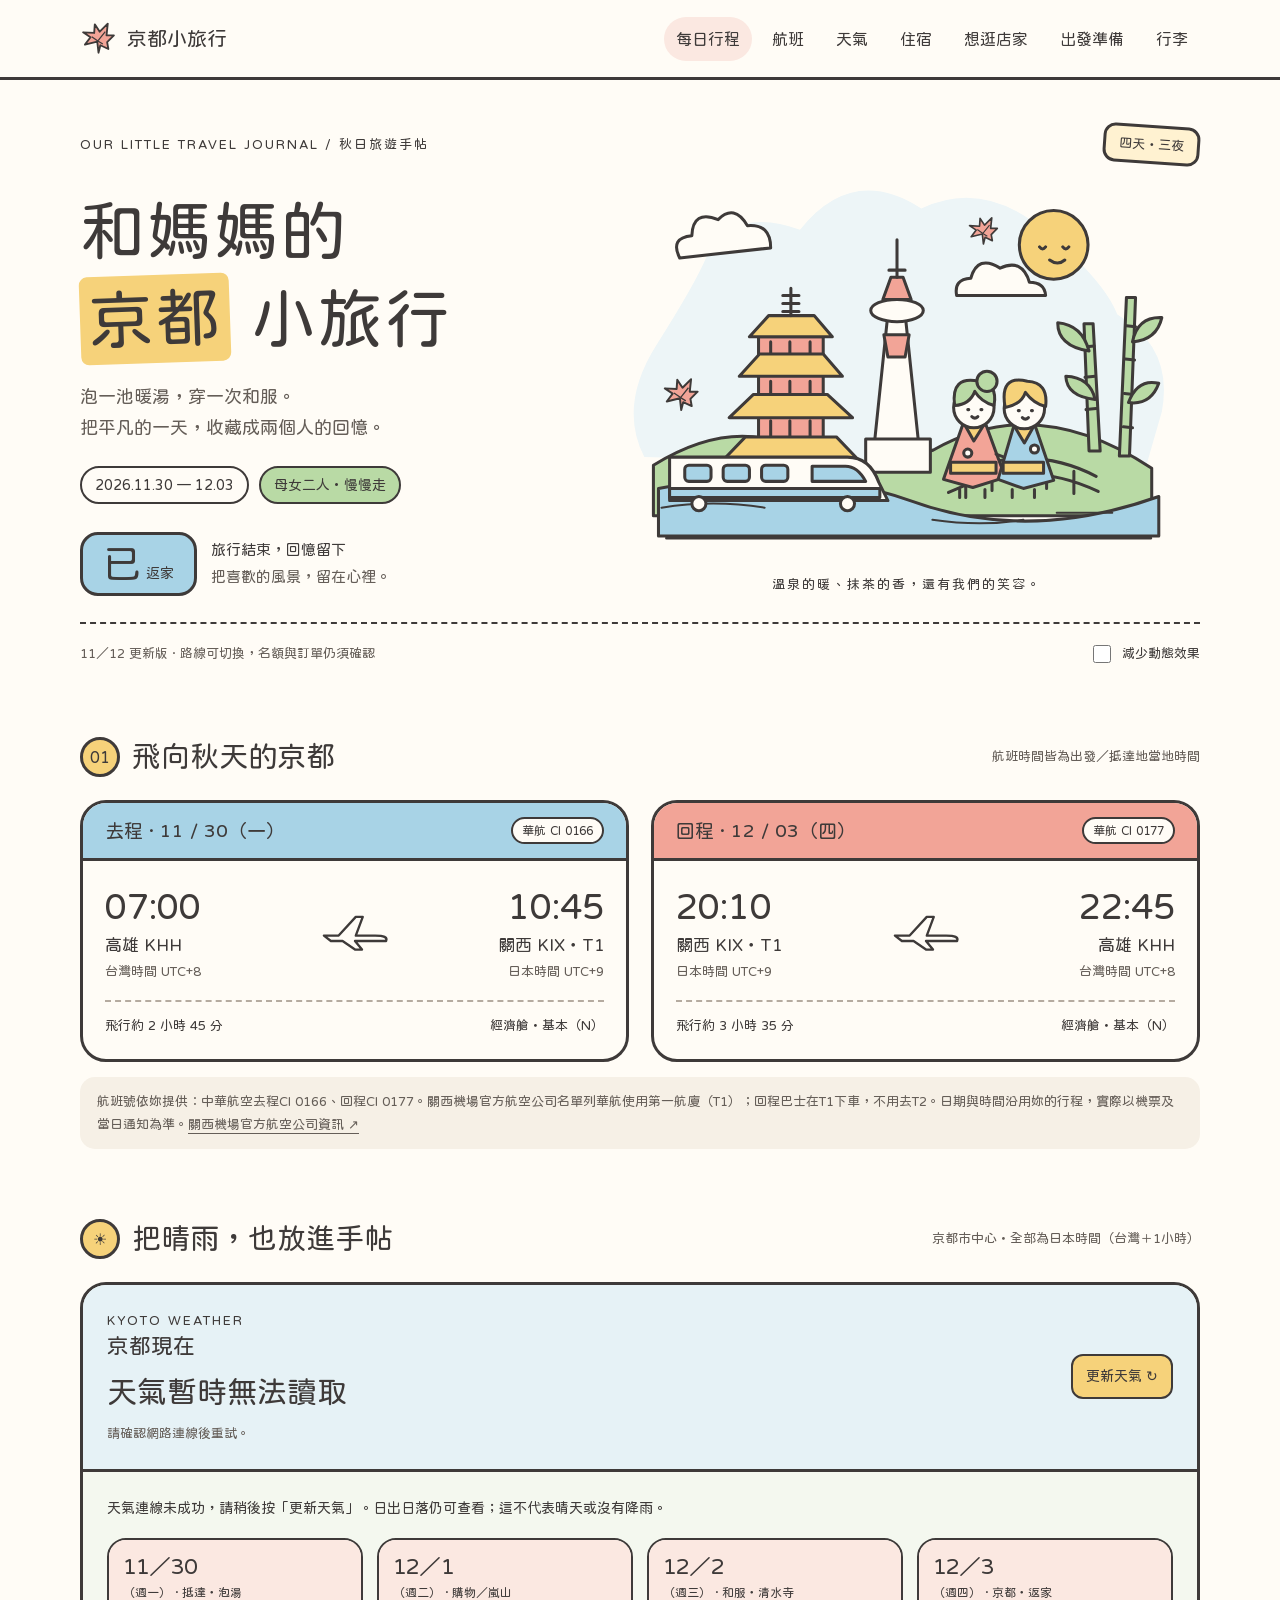
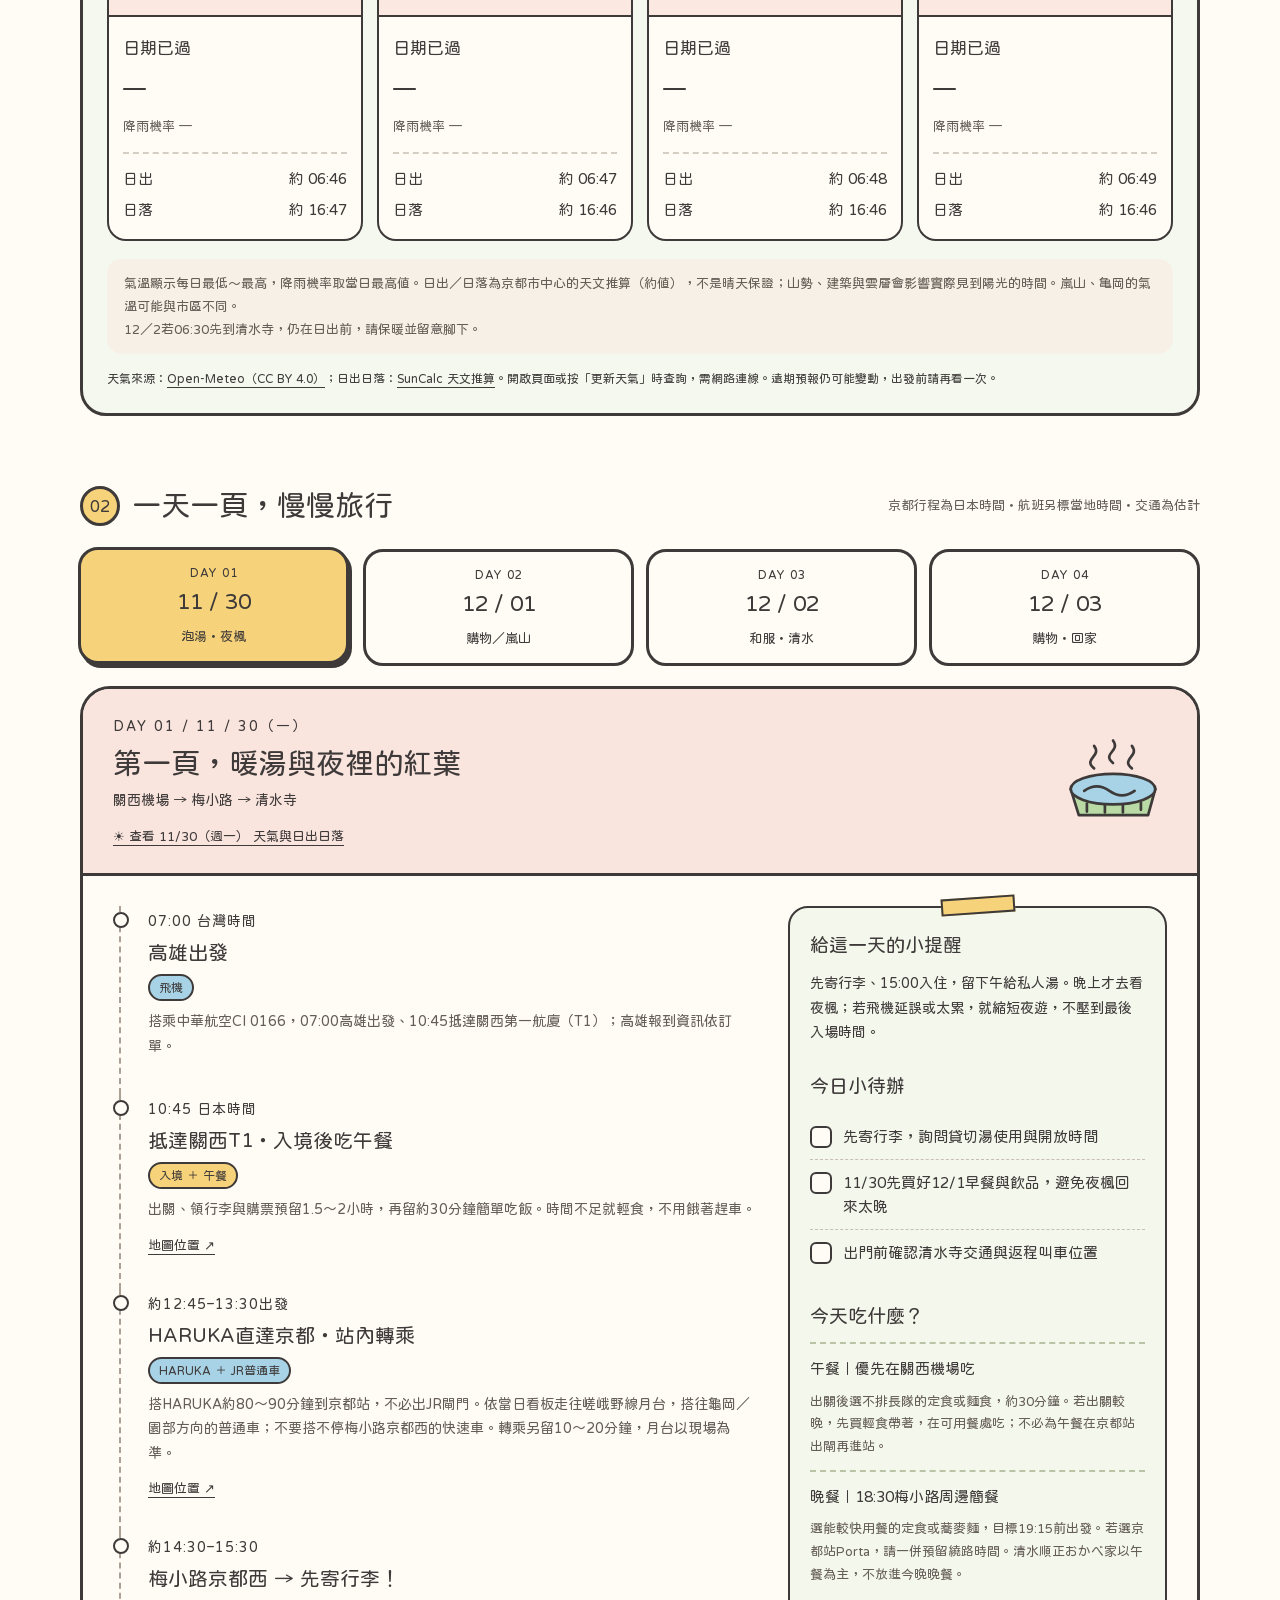
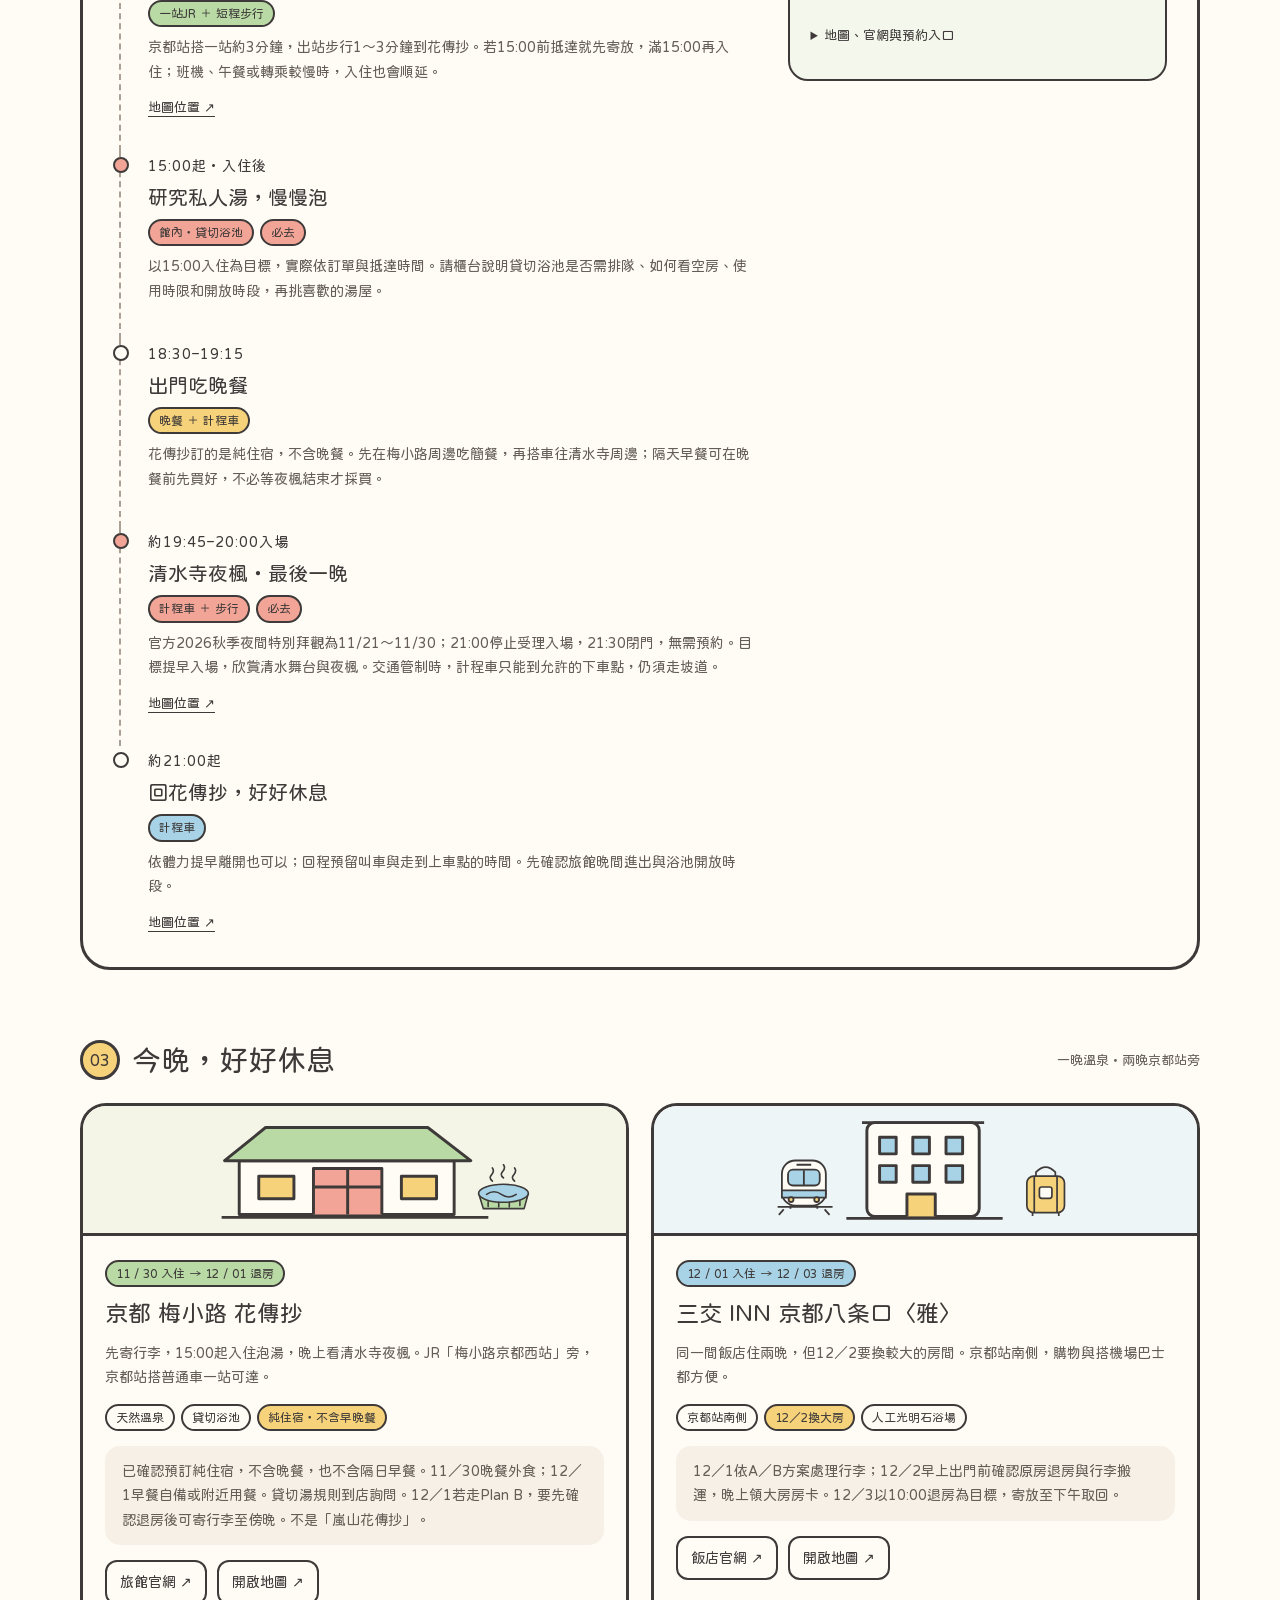
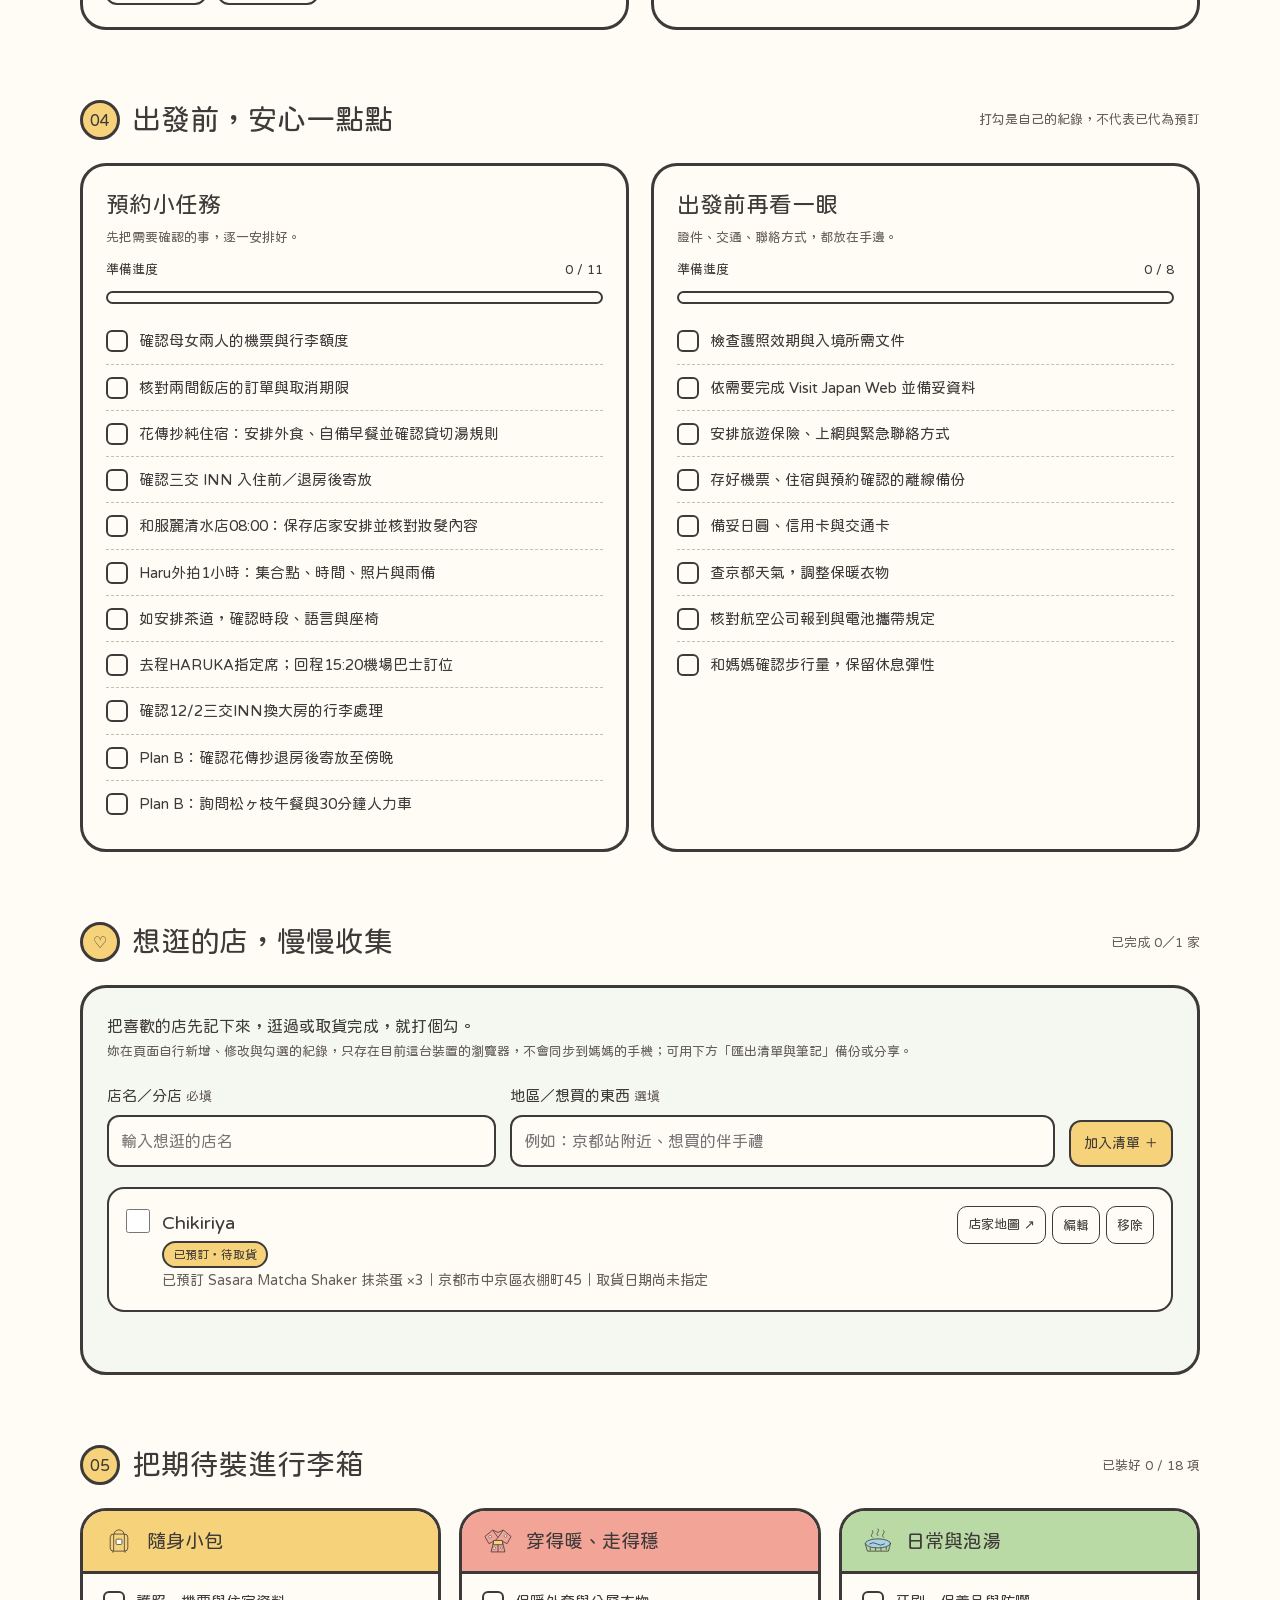
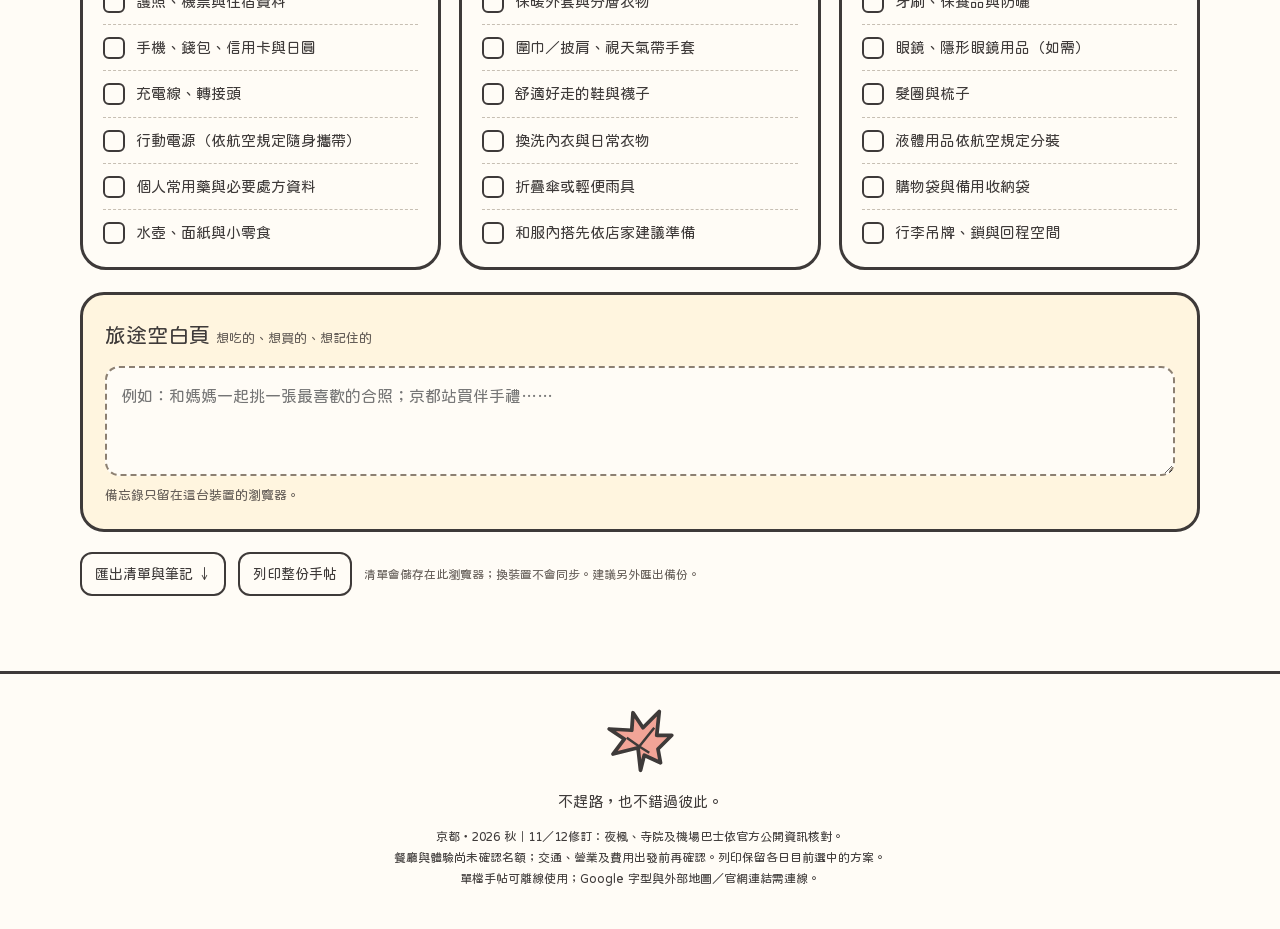
==== commit c457dee0: "Add editable shopping checklist and Chikiriya pickup reservation" ====
--- a/index.html
+++ b/index.html
@@ -33,6 +33,11 @@
 @media(max-width:600px){.weather-top{padding:20px;align-items:flex-start;flex-wrap:wrap;gap:12px}.weather-body{padding:18px}.weather-now-value{font-size:27px}.weather-details{padding:14px 12px}.weather-temp{font-size:20px}.weather-days{gap:10px}.weather-date{padding:10px 12px}}
 @media(max-width:380px){.weather-days{grid-template-columns:1fr}.weather-condition{min-height:0}.weather-sun{grid-template-columns:1fr 1fr;gap:16px}}
 @media print{.weather-actions{display:none}.weather-shell{background:white}.weather-days{grid-template-columns:repeat(2,minmax(0,1fr))}.weather-top,.weather-day{break-inside:avoid}.weather-mini{display:none}}
+
+.shop-card{padding:24px;background:#F5F8F0;border:var(--line);border-radius:26px}.shop-form{display:grid;grid-template-columns:1fr 1.4fr auto;gap:14px;align-items:end;margin:20px 0}.shop-field{display:flex;flex-direction:column;gap:6px;min-width:0}.shop-field label{font-size:15px}.shop-field input{width:100%;min-height:47px;padding:10px 12px;border:2px solid var(--ink);border-radius:12px;background:var(--paper);color:var(--ink)}.shop-form-buttons{display:flex;gap:8px;flex-wrap:wrap}.shop-form button{min-height:47px;background:var(--yellow)}.shop-form #shop-cancel{background:var(--paper)}
+.shop-list{list-style:none;margin:0;padding:0;display:grid;gap:12px}.shop-row{display:flex;align-items:flex-start;gap:12px;padding:17px;background:var(--paper);border:2px solid var(--ink);border-radius:17px;break-inside:avoid}.shop-check{width:24px;height:24px;accent-color:var(--ink);flex-shrink:0;margin:3px 0}.shop-copy{flex:1;min-width:0;overflow-wrap:anywhere}.shop-name{display:block;font-size:19px;cursor:pointer}.shop-description{font-size:14px;color:var(--muted);white-space:pre-wrap}.shop-row.is-done .shop-name{text-decoration:line-through;color:var(--muted)}.shop-row.is-done{background:#EDF3E6}.shop-actions{display:flex;flex-wrap:wrap;align-items:center;gap:6px}.shop-actions button,.shop-actions a{font-size:13px;padding:6px 10px;min-height:38px;border:1px solid var(--ink);border-radius:10px;background:var(--paper);text-decoration:none}.shop-empty{padding:24px 16px;border:2px dashed #B9B2A6;border-radius:16px;text-align:center;color:var(--muted)}.shop-feedback{min-height:26px;font-size:13px;color:var(--muted);margin-top:10px}.shop-undo{display:flex;align-items:center;gap:12px;margin-top:12px;font-size:14px}
+@media(max-width:700px){.shop-card{padding:18px}.shop-form{grid-template-columns:1fr}.shop-row{flex-wrap:wrap;padding:14px}.shop-actions{width:100%;padding-left:36px}.shop-form-buttons button{flex:1}}
+@media print{.shop-form,.shop-actions,.shop-undo,.shop-feedback{display:none!important}.shop-card{background:white}.shop-check{appearance:auto!important}.shop-list{display:block}.shop-row{margin-bottom:10px}}
 </style>
 </head>
 <body>
@@ -47,7 +52,7 @@
 <symbol id="plane" viewBox="0 0 90 50"><path d="M5 29h19L46 5h9l-9 24h25q17 0 14 7H45l9 11h-9L29 36H14Z" fill="#FFFCF6" stroke="#3E3A39" stroke-width="3" stroke-linejoin="round"/></symbol>
 <symbol id="bus" viewBox="0 0 120 100"><g stroke="#3E3A39" stroke-width="3" stroke-linejoin="round"><rect x="9" y="22" width="102" height="57" rx="12" fill="#A8D3E6"/><path d="M15 32h22v24H15Zm30 0h23v24H45Zm31 0h25v24H76Z" fill="#FFFCF6"/><path d="M9 64h102M85 64v15"/><circle cx="31" cy="80" r="10" fill="#FFFCF6"/><circle cx="91" cy="80" r="10" fill="#FFFCF6"/><circle cx="31" cy="80" r="3" fill="#F6D27A"/><circle cx="91" cy="80" r="3" fill="#F6D27A"/><path d="m49 15 8-6h18" fill="none"/></g></symbol></defs></svg>
 <a class="skip" href="#itinerary">跳至每日行程</a>
-<header class="nav"><div class="wrap nav-inner"><a class="brand" href="#home"><svg aria-hidden="true"><use href="#leaf"/></svg>京都小旅行</a><nav class="nav-links" aria-label="主要選單"><a href="#itinerary">每日行程</a><a href="#flights">航班</a><a href="#weather">天氣</a><a href="#stays">住宿</a><a href="#prepare">出發準備</a><a href="#packing">行李</a></nav></div></header>
+<header class="nav"><div class="wrap nav-inner"><a class="brand" href="#home"><svg aria-hidden="true"><use href="#leaf"/></svg>京都小旅行</a><nav class="nav-links" aria-label="主要選單"><a href="#itinerary">每日行程</a><a href="#flights">航班</a><a href="#weather">天氣</a><a href="#stays">住宿</a><a href="#shops">想逛店家</a><a href="#prepare">出發準備</a><a href="#packing">行李</a></nav></div></header>
 <main id="home">
 <section class="hero wrap" aria-labelledby="hero-title">
 <div class="hero-top"><p class="eyebrow">OUR LITTLE TRAVEL JOURNAL / 秋日旅遊手帖</p><span class="stamp">四天・三夜</span></div>
@@ -91,6 +96,11 @@
 <article class="card"><svg class="hotel-art alt" viewBox="0 0 400 130" role="img" aria-label="日式溫泉旅館插圖"><g stroke="#3E3A39" stroke-width="3" stroke-linejoin="round"><path d="M82 111V56h220v55Z" fill="#FFFCF6"/><path d="M67 56 109 22h166l44 34Z" fill="#B9DAA5"/><path d="M158 111V64h70v47" fill="#F2A497"/><path d="M158 83h70m-35-19v47"/><path d="M102 72h36v23h-36Zm146 0h36v23h-36Z" fill="#F6D27A"/><path d="M64 114h273" fill="none"/></g><use href="#onsen" x="320" y="52" width="65" height="65"/></svg><div class="hotel-body"><span class="tag green">11 / 30 入住 → 12 / 01 退房</span><h3>京都 梅小路 花傳抄</h3><p>先寄行李，15:00起入住泡湯，晚上看清水寺夜楓。JR「梅小路京都西站」旁，京都站搭普通車一站可達。</p><div class="tags"><span class="tag">天然溫泉</span><span class="tag">貸切浴池</span><span class="tag yellow">純住宿・不含早晚餐</span></div><p class="note">已確認預訂純住宿，不含晚餐，也不含隔日早餐。11／30晚餐外食；12／1早餐自備或附近用餐。貸切湯規則到店詢問。12／1若走Plan B，要先確認退房後可寄行李至傍晚。不是「嵐山花傳抄」。</p><div class="links" style="margin-top:15px"><a class="button-link" target="_blank" rel="noopener noreferrer" href="https://dormy-hotels.com/resort/hotels/umekoji_kadensho/">旅館官網 ↗</a><a class="button-link" target="_blank" rel="noopener noreferrer" href="https://www.google.com/maps/search/?api=1&query=京都+梅小路+花伝抄">開啟地圖 ↗</a></div></div></article>
 <article class="card"><svg class="hotel-art" viewBox="0 0 400 130" role="img" aria-label="京都車站旁飯店插圖"><g stroke="#3E3A39" stroke-width="3" stroke-linejoin="round"><rect x="140" y="17" width="115" height="96" rx="8" fill="#FFFCF6"/><path d="M135 17h125"/><g fill="#A8D3E6"><path d="M153 32h17v17h-17Zm34 0h17v17h-17Zm34 0h17v17h-17ZM153 61h17v17h-17Zm34 0h17v17h-17Zm34 0h17v17h-17Z"/></g><path d="M181 113V90h29v23" fill="#F6D27A"/><path d="M119 115h160" fill="none"/></g><use href="#train" x="38" y="47" width="75" height="70"/><use href="#bag" x="288" y="57" width="70" height="60"/></svg><div class="hotel-body"><span class="tag blue">12 / 01 入住 → 12 / 03 退房</span><h3>三交 INN 京都八条口〈雅〉</h3><p>同一間飯店住兩晚，但12／2要換較大的房間。京都站南側，購物與搭機場巴士都方便。</p><div class="tags"><span class="tag">京都站南側</span><span class="tag yellow">12／2換大房</span><span class="tag">人工光明石浴場</span></div><p class="note">12／1依A／B方案處理行李；12／2早上出門前確認原房退房與行李搬運，晚上領大房房卡。12／3以10:00退房為目標，寄放至下午取回。</p><div class="links" style="margin-top:15px"><a class="button-link" target="_blank" rel="noopener noreferrer" href="https://www.sanco-inn.co.jp/kyoto/">飯店官網 ↗</a><a class="button-link" target="_blank" rel="noopener noreferrer" href="https://www.google.com/maps/search/?api=1&query=三交イン京都八条口+雅">開啟地圖 ↗</a></div></div></article></div></section>
 <section id="prepare" class="section wrap" aria-labelledby="prepare-title"><div class="section-head"><div class="section-title"><span class="number yellow">04</span><h2 id="prepare-title">出發前，安心一點點</h2></div><span class="section-note">打勾是自己的紀錄，不代表已代為預訂</span></div><div class="cards"><article class="card check-card"><h3>預約小任務</h3><p class="subtle">先把需要確認的事，逐一安排好。</p><div data-check-group="booking"></div></article><article class="card check-card"><h3>出發前再看一眼</h3><p class="subtle">證件、交通、聯絡方式，都放在手邊。</p><div data-check-group="before"></div></article></div></section>
+<section id="shops" class="section wrap" aria-labelledby="shops-title"><div class="section-head"><div class="section-title"><span class="number green" aria-hidden="true">♡</span><h2 id="shops-title">想逛的店，慢慢收集</h2></div><span id="shop-count" class="section-note" aria-live="polite">已完成 0／0 家</span></div>
+<div class="shop-card"><p>把喜歡的店先記下來，逛過或取貨完成，就打個勾。</p><p class="subtle">妳在頁面自行新增、修改與勾選的紀錄，只存在目前這台裝置的瀏覽器，不會同步到媽媽的手機；可用下方「匯出清單與筆記」備份或分享。</p>
+<form id="shop-form" class="shop-form"><div class="shop-field"><label for="shop-name">店名／分店 <span class="subtle">必填</span></label><input id="shop-name" name="shop-name" required maxlength="120" placeholder="輸入想逛的店名" autocomplete="off"></div><div class="shop-field"><label for="shop-note">地區／想買的東西 <span class="subtle">選填</span></label><input id="shop-note" name="shop-note" maxlength="400" placeholder="例如：京都站附近、想買的伴手禮" autocomplete="off"></div><div class="shop-form-buttons"><button id="shop-submit" type="submit" class="small-button">加入清單 ＋</button><button id="shop-cancel" type="button" class="small-button" hidden>取消編輯</button></div></form>
+<p id="shop-empty" class="shop-empty">還沒有店家，先加入第一家想逛的店吧 ♡</p><ul id="shop-list" class="shop-list" aria-label="想逛店家清單"></ul><div id="shop-undo" class="shop-undo" hidden><span>已移除一家店。</span><button type="button" id="shop-undo-button" class="small-button">復原</button></div><p id="shop-feedback" class="shop-feedback" role="status" aria-live="polite"></p>
+<noscript><p class="note">開啟 JavaScript 後即可新增、編輯與勾選店家。</p></noscript></div></section>
 <section id="packing" class="section wrap" aria-labelledby="packing-title"><div class="section-head"><div class="section-title"><span class="number blue">05</span><h2 id="packing-title">把期待裝進行李箱</h2></div><span id="pack-total" class="section-note" aria-live="polite"></span></div><div class="packing-grid"><article class="card"><h3 class="pack-heading yellow"><svg aria-hidden="true"><use href="#bag"/></svg>隨身小包</h3><div data-check-group="carry"></div></article><article class="card"><h3 class="pack-heading pink"><svg aria-hidden="true"><use href="#kimono"/></svg>穿得暖、走得穩</h3><div data-check-group="clothes"></div></article><article class="card"><h3 class="pack-heading green"><svg aria-hidden="true"><use href="#onsen"/></svg>日常與泡湯</h3><div data-check-group="daily"></div></article></div>
 <div class="memo"><label for="travel-notes">旅途空白頁 <span class="subtle">想吃的、想買的、想記住的</span></label><textarea id="travel-notes" placeholder="例如：和媽媽一起挑一張最喜歡的合照；京都站買伴手禮……" maxlength="8000"></textarea><p class="subtle" id="note-state" aria-live="polite">備忘錄只留在這台裝置的瀏覽器。</p></div>
 <div class="toolbar"><button class="small-button" id="export-button" type="button">匯出清單與筆記 ↓</button><button class="small-button" id="print-button" type="button">列印整份手帖</button><p class="storage-note" id="storage-note">清單會儲存在此瀏覽器；換裝置不會同步。建議另外匯出備份。</p></div></section>
@@ -908,8 +918,9 @@
 clothes:{title:'穿得暖、走得穩',items:['保暖外套與分層衣物','圍巾／披肩、視天氣帶手套','舒適好走的鞋與襪子','換洗內衣與日常衣物','折疊傘或輕便雨具','和服內搭先依店家建議準備']},
 daily:{title:'日常與泡湯',items:['牙刷、保養品與防曬','眼鏡、隱形眼鏡用品（如需）','髮圈與梳子','液體用品依航空規定分裝','購物袋與備用收納袋','行李吊牌、鎖與回程空間']}
 };
-const key='kyoto-mother-trip-2026-v2';let state={checks:{},note:'',motion:false,plans:{}};let canSave=true;
-try{const saved=JSON.parse(localStorage.getItem(key)||'null');if(saved&&typeof saved==='object'){state.checks=saved.checks&&typeof saved.checks==='object'?saved.checks:{};state.note=typeof saved.note==='string'?saved.note:'';state.motion=saved.motion===true;state.plans=saved.plans&&typeof saved.plans==='object'?saved.plans:{};}}catch(e){canSave=false;}
+const key='kyoto-mother-trip-2026-v2';let state={checks:{},note:'',motion:false,plans:{},shops:[],shopSeedsApplied:[]};let canSave=true;
+try{const saved=JSON.parse(localStorage.getItem(key)||'null');if(saved&&typeof saved==='object'){state.checks=saved.checks&&typeof saved.checks==='object'?saved.checks:{};state.note=typeof saved.note==='string'?saved.note:'';state.motion=saved.motion===true;state.shops=Array.isArray(saved.shops)?saved.shops.filter(x=>x&&typeof x.name==='string').map(x=>({name:x.name.slice(0,120),note:typeof x.note==='string'?x.note.slice(0,400):'',done:x.done===true,pickup:x.pickup===true,map:typeof x.map==='string'&&/^https:\/\/(maps\.app\.goo\.gl|www\.google\.com)\//.test(x.map)?x.map:''})):[];state.shopSeedsApplied=Array.isArray(saved.shopSeedsApplied)?saved.shopSeedsApplied.filter(x=>typeof x==='string'):[];state.plans=saved.plans&&typeof saved.plans==='object'?saved.plans:{};}}catch(e){canSave=false;}
+const chikiriyaSeed='chikiriya-matcha-shaker-20261113';if(!state.shopSeedsApplied.includes(chikiriyaSeed)){state.shops.push({name:'Chikiriya',note:'已預訂 Sasara Matcha Shaker 抹茶蛋 ×3｜京都市中京區衣棚町45｜取貨日期尚未指定',map:'https://maps.app.goo.gl/8eo7gx9aVxYsa3gB6?g_st=ac',pickup:true,done:false});state.shopSeedsApplied.push(chikiriyaSeed);}
 function save(){try{localStorage.setItem(key,JSON.stringify(state));canSave=true;}catch(e){canSave=false;}document.getElementById('storage-note').textContent=canSave?'清單會儲存在此瀏覽器；換裝置不會同步。建議另外匯出備份。':'目前瀏覽器無法儲存；勾選只會保留到關閉頁面，請使用「匯出清單與筆記」備份。';}
 function el(tag,cls,text){const node=document.createElement(tag);if(cls)node.className=cls;if(text!==undefined)node.textContent=text;return node;}
 function icon(name){const svg=document.createElementNS('http://www.w3.org/2000/svg','svg');svg.setAttribute('viewBox','0 0 120 100');svg.setAttribute('aria-hidden','true');const u=document.createElementNS('http://www.w3.org/2000/svg','use');u.setAttribute('href','#'+name);svg.append(u);return svg;}
@@ -937,7 +948,7 @@
 updateProgress();const notes=document.getElementById('travel-notes');notes.value=state.note;notes.addEventListener('input',()=>{state.note=notes.value;save();document.getElementById('note-state').textContent=canSave?'已儲存在此瀏覽器。':'暫時無法自動儲存，請匯出備份。';});
 const motion=document.getElementById('motion-toggle'),systemMotion=window.matchMedia('(prefers-reduced-motion: reduce)');function applyMotion(){document.documentElement.classList.toggle('reduce-motion',state.motion||systemMotion.matches);motion.checked=state.motion||systemMotion.matches;motion.disabled=systemMotion.matches;motion.parentElement.title=systemMotion.matches?'已依裝置設定減少動態效果':'';}motion.addEventListener('change',()=>{state.motion=motion.checked;applyMotion();save();});if(systemMotion.addEventListener)systemMotion.addEventListener('change',applyMotion);applyMotion();
 const departure=new Date('2026-11-30T07:00:00+08:00'),returnTime=new Date('2026-12-03T22:45:00+08:00');function updateCountdown(){const now=new Date();let value,unit,title,note;if(now<departure){value=Math.ceil((departure-now)/86400000);unit='天';title='距離出發還有';note='一起把期待，裝進行李箱。';}else if(now<=returnTime){value='旅行';unit='中';title='我們正在收藏回憶';note='今天也一起慢慢走。';}else{value='已';unit='返家';title='旅行結束，回憶留下';note='把喜歡的風景，留在心裡。';}document.getElementById('count-number').textContent=value;document.getElementById('count-unit').textContent=unit;document.getElementById('count-title').textContent=title;document.getElementById('count-note').textContent=note;}updateCountdown();setInterval(updateCountdown,60000);save();
-document.getElementById('print-button').addEventListener('click',()=>window.print());document.getElementById('export-button').addEventListener('click',()=>{const lines=['和媽媽的京都小旅行｜2026.11.30–12.03','清單與筆記備份',''];Object.entries(groups).forEach(([id,g])=>{lines.push('【'+g.title+'】');g.items.forEach((t,i)=>lines.push((state.checks[id+'-'+i]?'☑ ':'☐ ')+t));lines.push('');});itinerary.forEach((d,i)=>{lines.push('【'+d.date+' 今日待辦】');d.tasks.forEach((t,j)=>lines.push((state.checks['day'+i+'-'+j]?'☑ ':'☐ ')+t));});itinerary.forEach((d,i)=>{const p=d.variants?d.variants[state.plans[i]]||d.variants[0]:{label:'今日路線',events:d.events};lines.push('','【'+d.date+' '+p.label+'】');p.events.forEach(e=>lines.push(e[0]+'｜'+e[1]+'\n'+e[2]));});lines.push('','【旅途筆記】',state.note||'（尚未填寫）');const blob=new Blob(['\uFEFF'+lines.join('\n')],{type:'text/plain;charset=utf-8'}),url=URL.createObjectURL(blob),a=document.createElement('a');a.href=url;a.download='京都旅行清單與筆記.txt';document.body.append(a);a.click();a.remove();setTimeout(()=>URL.revokeObjectURL(url),10000);});
+document.getElementById('print-button').addEventListener('click',()=>window.print());document.getElementById('export-button').addEventListener('click',()=>{const lines=['和媽媽的京都小旅行｜2026.11.30–12.03','清單與筆記備份',''];Object.entries(groups).forEach(([id,g])=>{lines.push('【'+g.title+'】');g.items.forEach((t,i)=>lines.push((state.checks[id+'-'+i]?'☑ ':'☐ ')+t));lines.push('');});itinerary.forEach((d,i)=>{lines.push('【'+d.date+' 今日待辦】');d.tasks.forEach((t,j)=>lines.push((state.checks['day'+i+'-'+j]?'☑ ':'☐ ')+t));});itinerary.forEach((d,i)=>{const p=d.variants?d.variants[state.plans[i]]||d.variants[0]:{label:'今日路線',events:d.events};lines.push('','【'+d.date+' '+p.label+'】');p.events.forEach(e=>lines.push(e[0]+'｜'+e[1]+'\n'+e[2]));});lines.push('','【想逛的店家】');if(!state.shops.length)lines.push('（尚未加入店家）');state.shops.forEach(shop=>lines.push((shop.done?'☑ ':'☐ ')+shop.name+(shop.note?'｜'+shop.note:'')+(shop.pickup?'｜'+(shop.done?'已取貨':'待取貨'):'')+(shop.map?'\n'+shop.map:'')));lines.push('','【旅途筆記】',state.note||'（尚未填寫）');const blob=new Blob(['\uFEFF'+lines.join('\n')],{type:'text/plain;charset=utf-8'}),url=URL.createObjectURL(blob),a=document.createElement('a');a.href=url;a.download='京都旅行清單與筆記.txt';document.body.append(a);a.click();a.remove();setTimeout(()=>URL.revokeObjectURL(url),10000);});
 </script>
 <script>
 /*
@@ -1340,5 +1351,31 @@
 })();
 
 </script>
+<script>
+
+(()=>{
+const form=document.getElementById('shop-form'),name=document.getElementById('shop-name'),note=document.getElementById('shop-note'),list=document.getElementById('shop-list'),submit=document.getElementById('shop-submit'),cancel=document.getElementById('shop-cancel'),feedback=document.getElementById('shop-feedback'),undo=document.getElementById('shop-undo');let editing=null,removed=null;
+function resetForm(){editing=null;form.reset();submit.textContent='加入清單 ＋';cancel.hidden=true;name.setCustomValidity('');}
+function persist(text){save();feedback.textContent=canSave?text+'，已儲存在此瀏覽器。':text+'；目前無法儲存，請先匯出備份。';}
+function render(){
+ list.replaceChildren();document.getElementById('shop-empty').hidden=state.shops.length>0;document.getElementById('shop-count').textContent='已完成 '+state.shops.filter(x=>x.done).length+'／'+state.shops.length+' 家';
+ state.shops.forEach((shop,index)=>{
+ const row=el('li','shop-row'+(shop.done?' is-done':'')),check=el('input','shop-check');check.type='checkbox';check.id='shop-check-'+index;check.checked=shop.done;
+ const copy=el('div','shop-copy'),label=el('label','shop-name',shop.name);const pickupStatus=shop.pickup?el('span','tag yellow',shop.done?'已取貨':'已預訂・待取貨'):null;label.htmlFor=check.id;copy.append(label);if(pickupStatus)copy.append(pickupStatus);if(shop.note)copy.append(el('p','shop-description',shop.note));
+ check.addEventListener('change',()=>{shop.done=check.checked;if(pickupStatus)pickupStatus.textContent=shop.done?'已取貨':'已預訂・待取貨';row.classList.toggle('is-done',shop.done);document.getElementById('shop-count').textContent='已完成 '+state.shops.filter(x=>x.done).length+'／'+state.shops.length+' 家';persist(shop.done?'已標記完成':'已改回待完成');});
+ const actions=el('div','shop-actions'),map=el('a','','找地圖 ↗');map.href=shop.map||'https://www.google.com/maps/search/?api=1&query='+encodeURIComponent(shop.name+' 京都');if(shop.map)map.textContent='店家地圖 ↗';map.target='_blank';map.rel='noopener noreferrer';map.setAttribute('aria-label','在地圖搜尋 '+shop.name);
+ const edit=el('button','','編輯');edit.type='button';edit.setAttribute('aria-label','編輯 '+shop.name);edit.addEventListener('click',()=>{editing=index;name.value=shop.name;note.value=shop.note;submit.textContent='儲存修改';cancel.hidden=false;name.focus();});
+ const remove=el('button','','移除');remove.type='button';remove.setAttribute('aria-label','移除 '+shop.name);remove.addEventListener('click',()=>{removed={shop:{...shop},index};state.shops.splice(index,1);resetForm();undo.hidden=false;persist('已移除店家，可按復原');render();document.getElementById('shop-undo-button').focus();});
+ actions.append(map,edit,remove);row.append(check,copy,actions);list.append(row);
+ });
+}
+name.addEventListener('input',()=>name.setCustomValidity(''));
+form.addEventListener('submit',e=>{e.preventDefault();const value=name.value.trim();if(!value){name.setCustomValidity('請輸入店名');name.reportValidity();return;}const wasEditing=editing!==null;if(wasEditing){state.shops[editing].name=value;state.shops[editing].note=note.value.trim();}else state.shops.push({name:value,note:note.value.trim(),done:false});resetForm();render();persist(wasEditing?'店家資料已修改':'店家已加入');name.focus();});
+cancel.addEventListener('click',()=>{resetForm();name.focus();feedback.textContent='已取消編輯，店家資料未變更。';});
+document.getElementById('shop-undo-button').addEventListener('click',()=>{if(!removed)return;state.shops.splice(Math.min(removed.index,state.shops.length),0,removed.shop);removed=null;undo.hidden=true;resetForm();render();persist('店家已復原');name.focus();});
+render();
+})();
+
+</script>
 </body>
 </html>
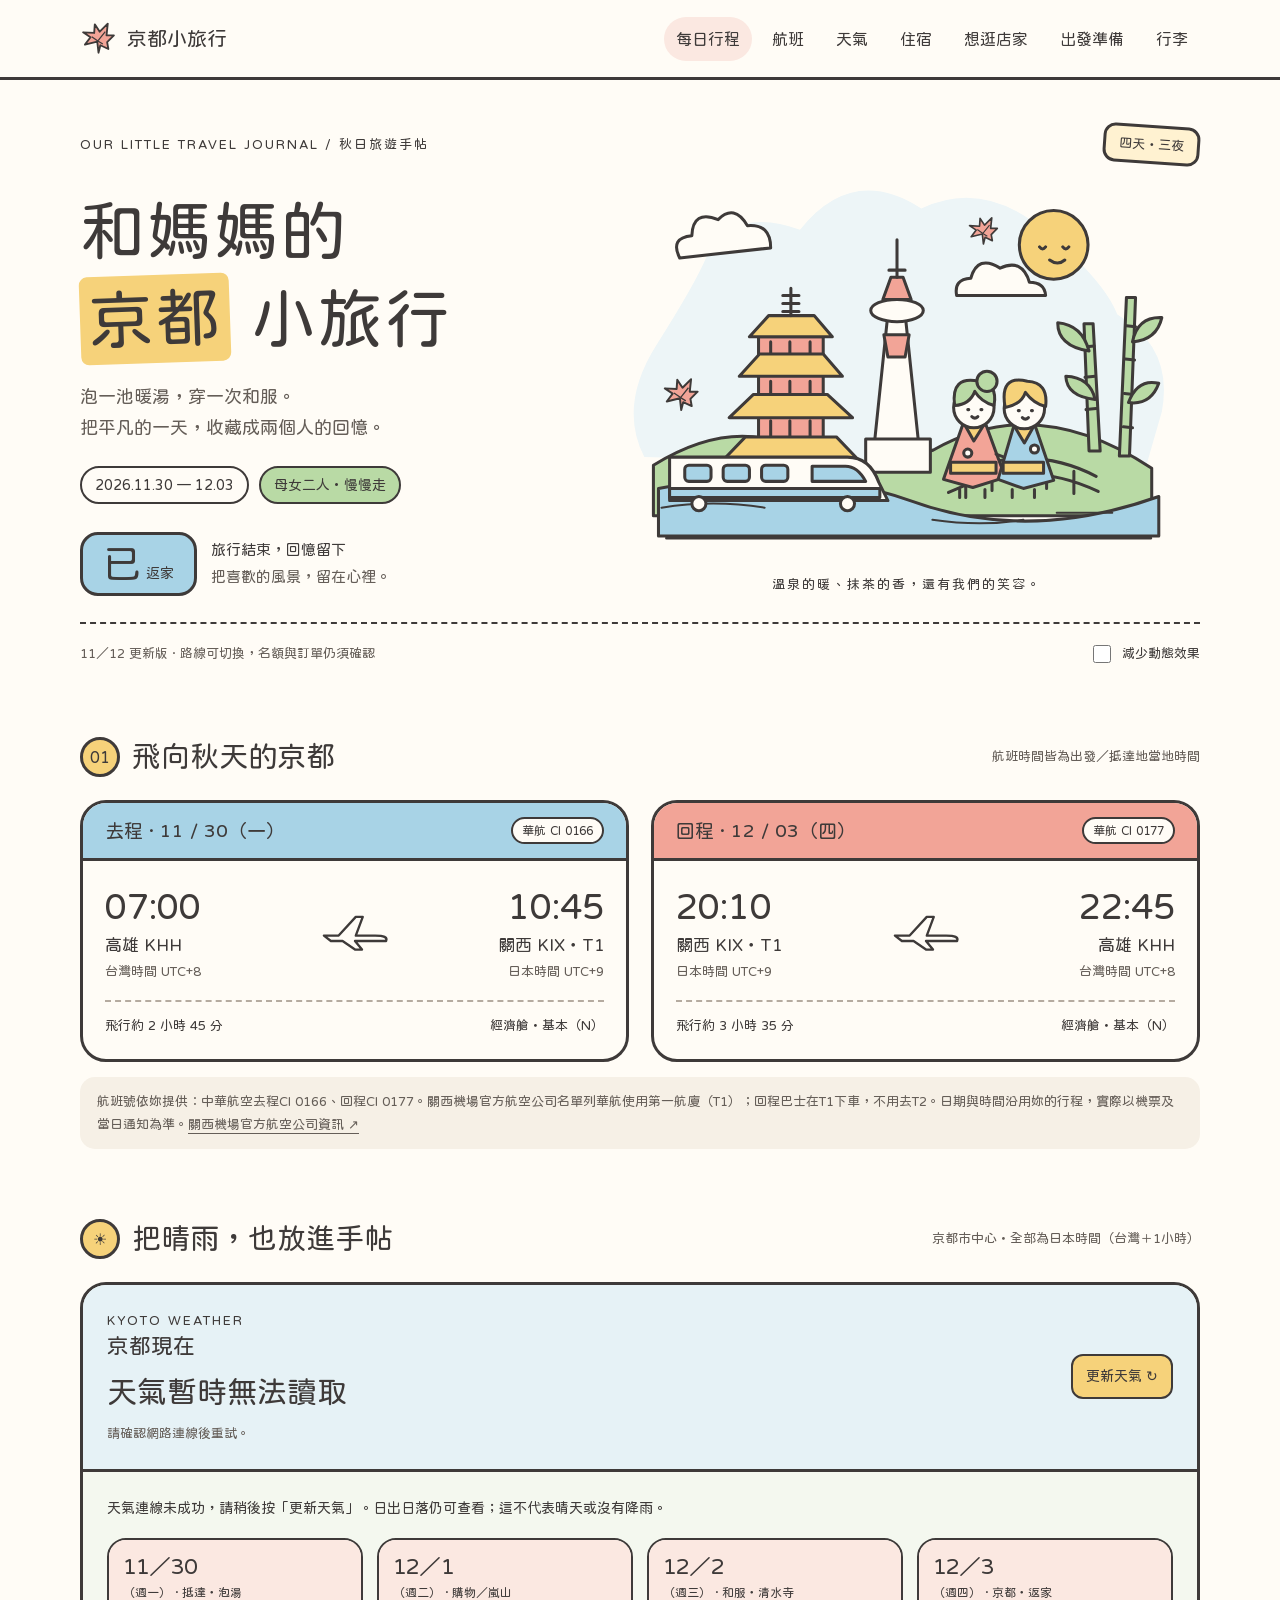
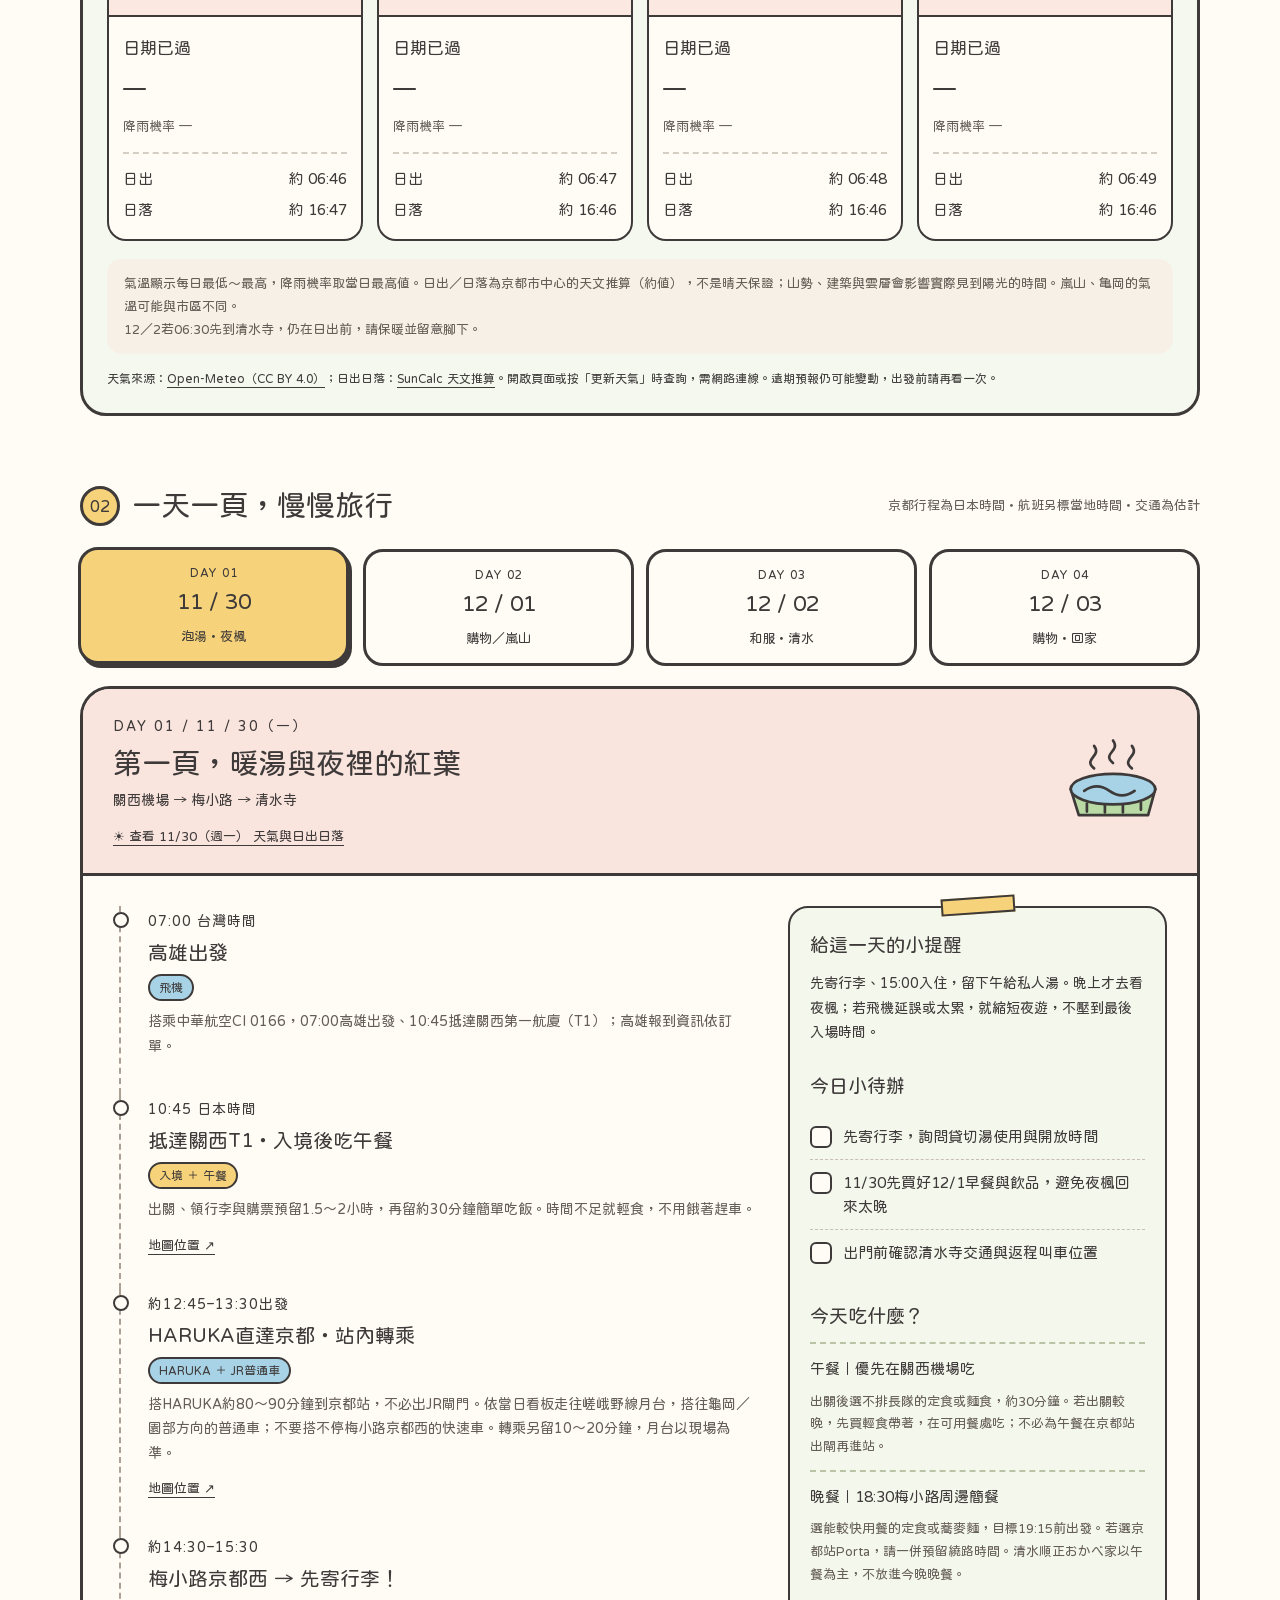
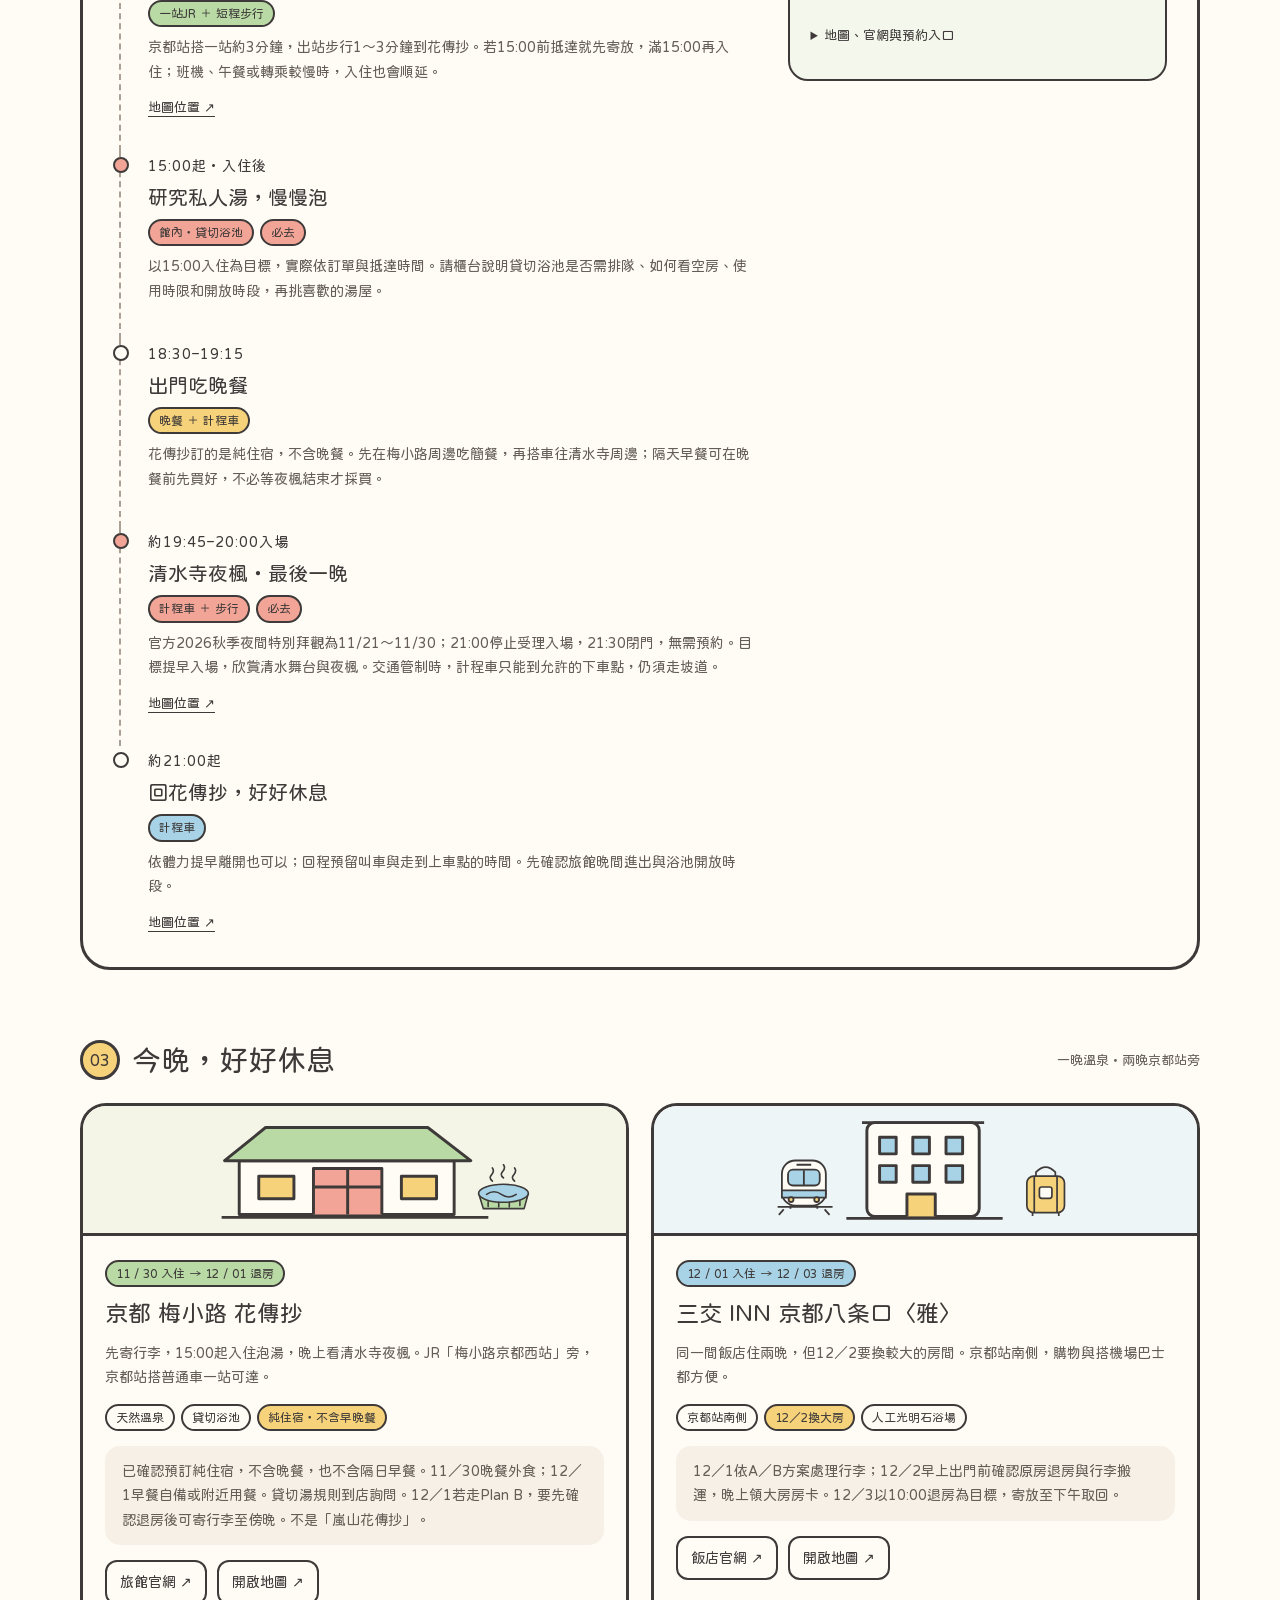
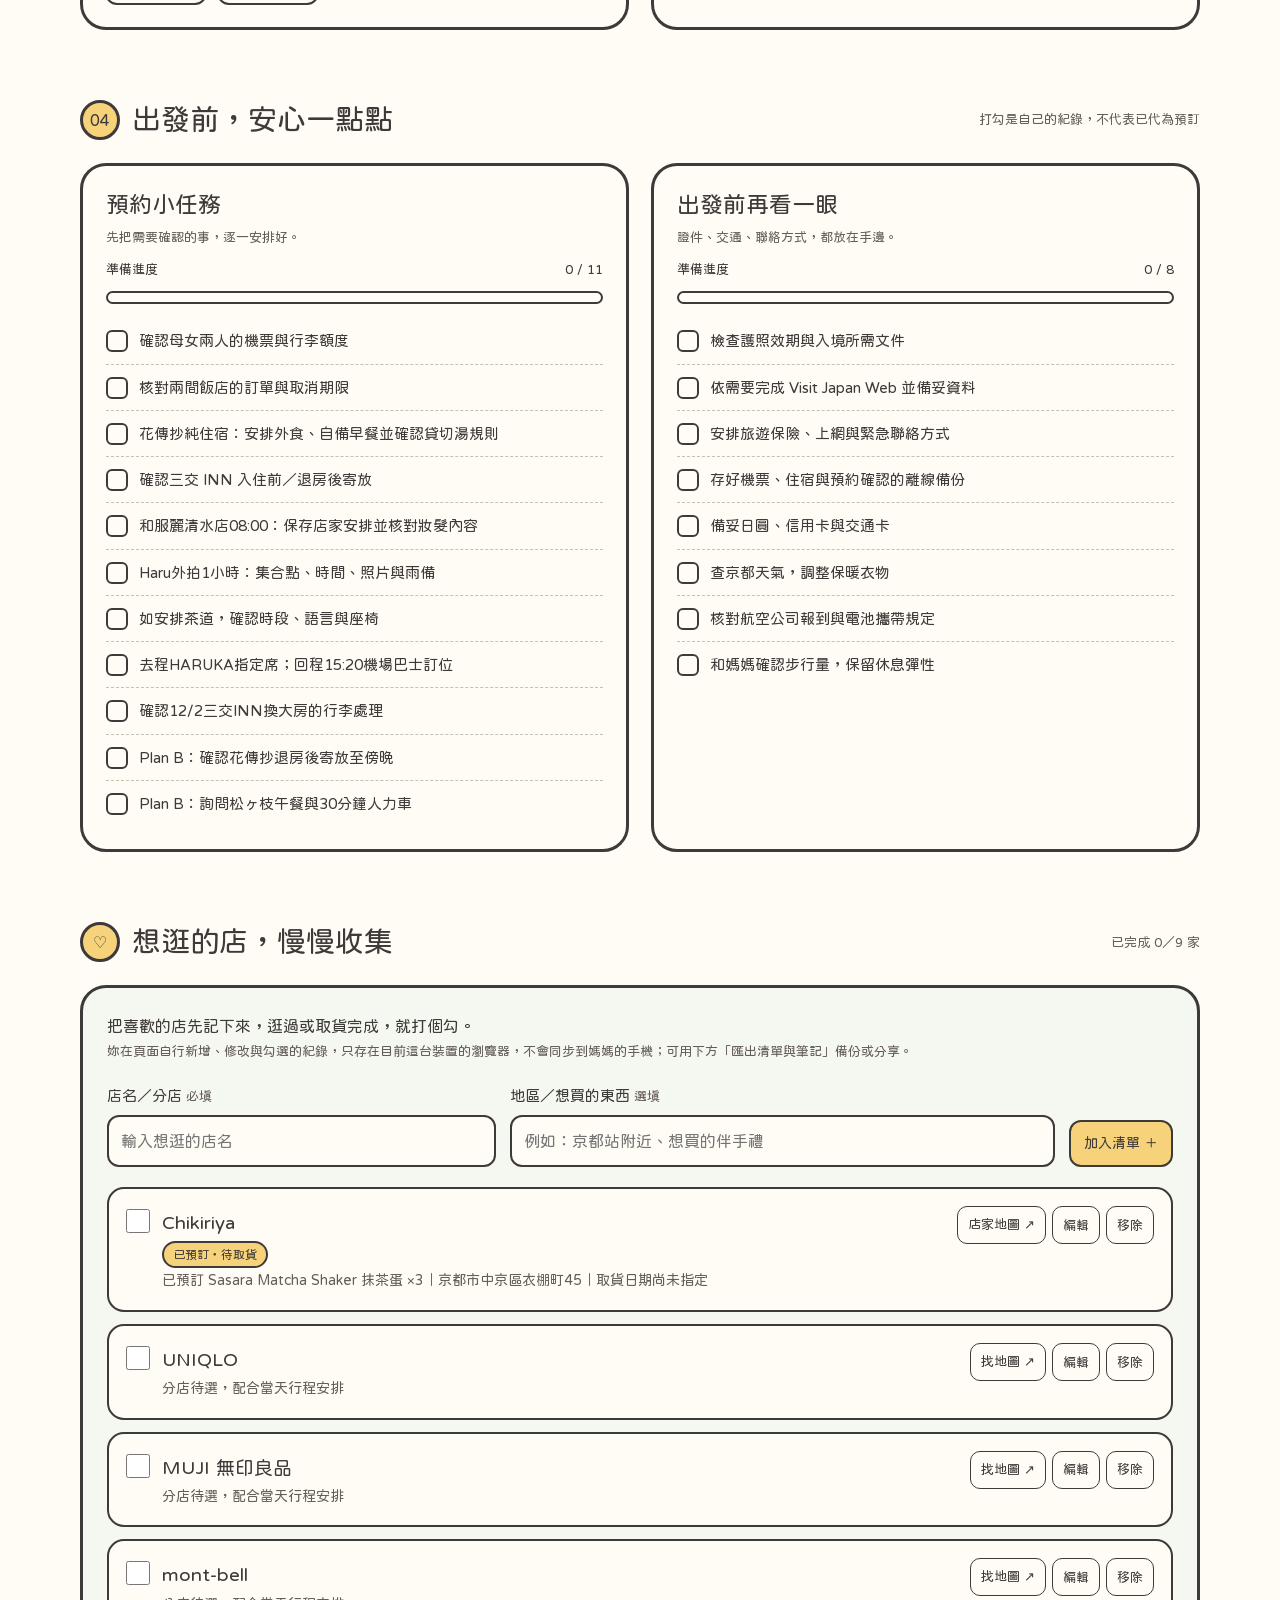
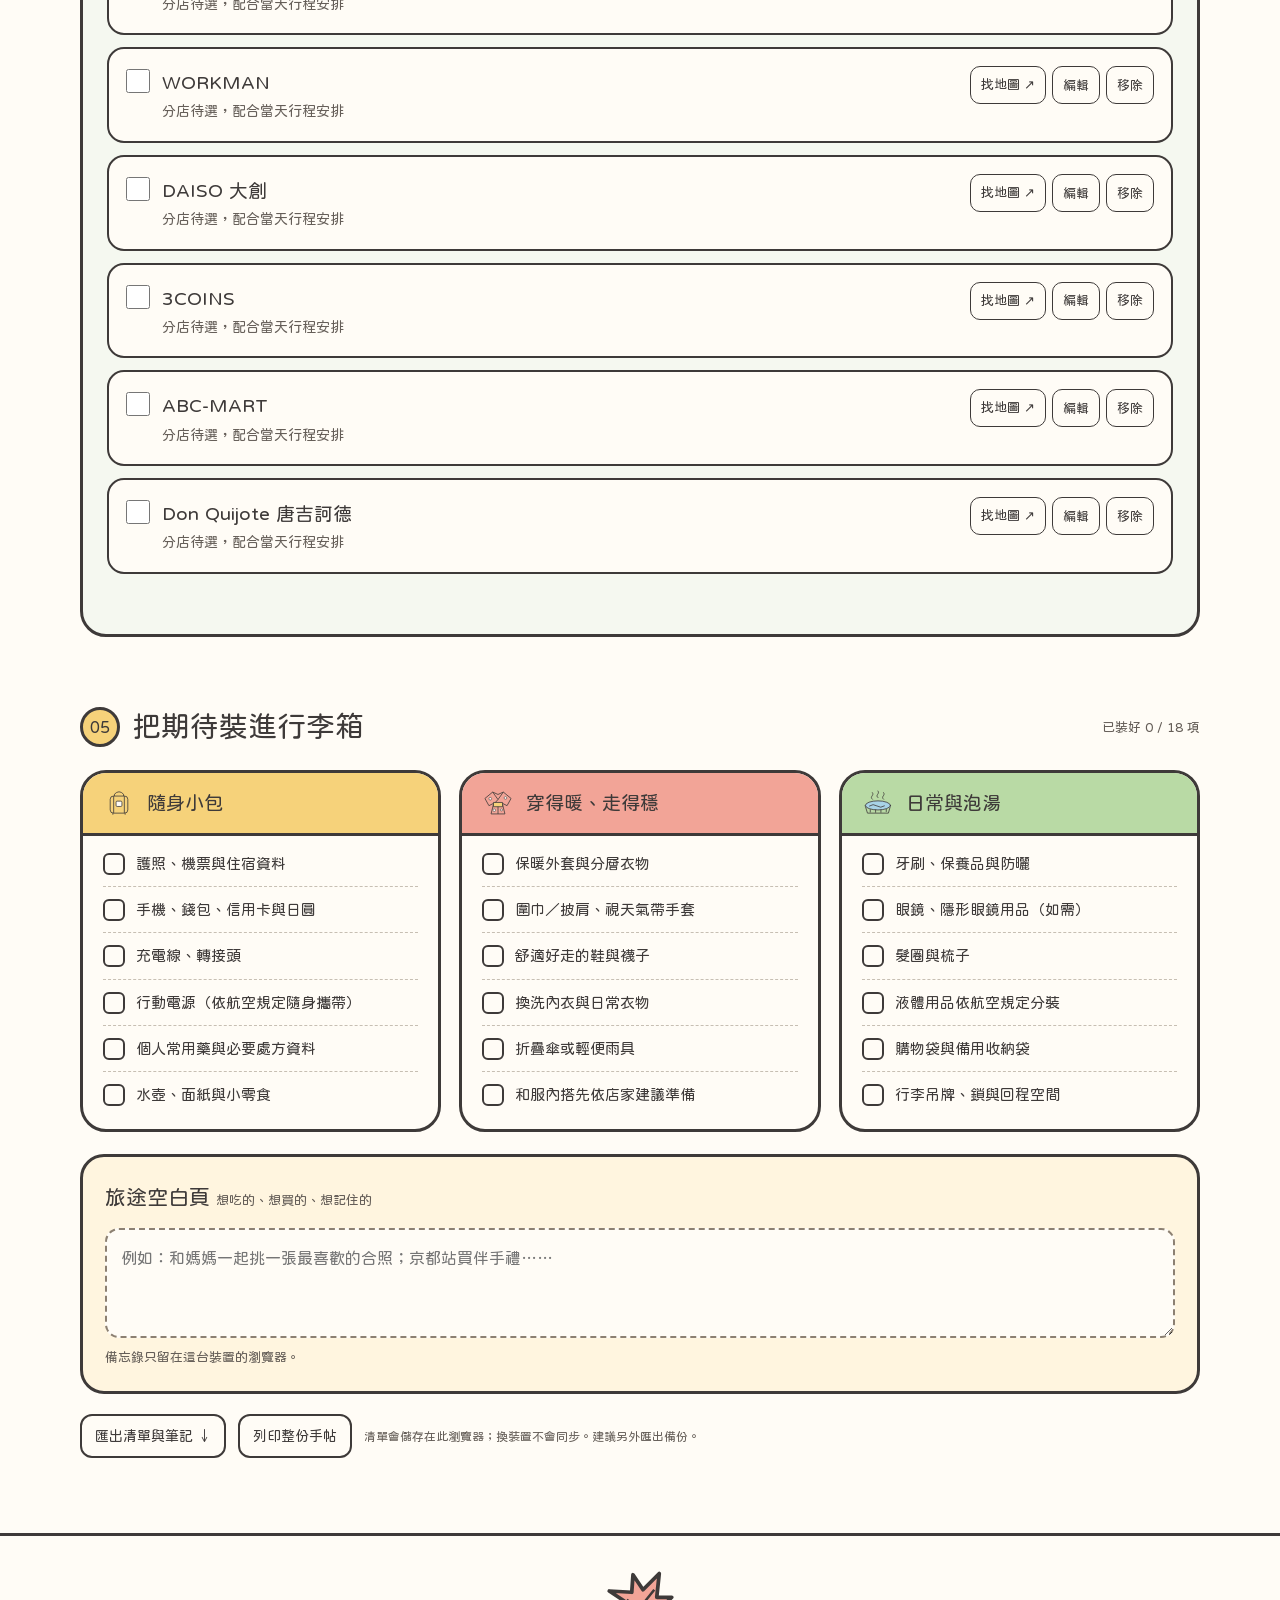
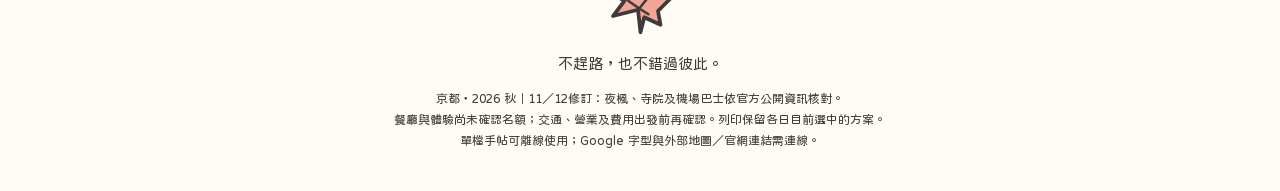
==== commit bb616226: "Add eight requested shopping brands to shared checklist" ====
--- a/index.html
+++ b/index.html
@@ -921,6 +921,7 @@
 const key='kyoto-mother-trip-2026-v2';let state={checks:{},note:'',motion:false,plans:{},shops:[],shopSeedsApplied:[]};let canSave=true;
 try{const saved=JSON.parse(localStorage.getItem(key)||'null');if(saved&&typeof saved==='object'){state.checks=saved.checks&&typeof saved.checks==='object'?saved.checks:{};state.note=typeof saved.note==='string'?saved.note:'';state.motion=saved.motion===true;state.shops=Array.isArray(saved.shops)?saved.shops.filter(x=>x&&typeof x.name==='string').map(x=>({name:x.name.slice(0,120),note:typeof x.note==='string'?x.note.slice(0,400):'',done:x.done===true,pickup:x.pickup===true,map:typeof x.map==='string'&&/^https:\/\/(maps\.app\.goo\.gl|www\.google\.com)\//.test(x.map)?x.map:''})):[];state.shopSeedsApplied=Array.isArray(saved.shopSeedsApplied)?saved.shopSeedsApplied.filter(x=>typeof x==='string'):[];state.plans=saved.plans&&typeof saved.plans==='object'?saved.plans:{};}}catch(e){canSave=false;}
 const chikiriyaSeed='chikiriya-matcha-shaker-20261113';if(!state.shopSeedsApplied.includes(chikiriyaSeed)){state.shops.push({name:'Chikiriya',note:'已預訂 Sasara Matcha Shaker 抹茶蛋 ×3｜京都市中京區衣棚町45｜取貨日期尚未指定',map:'https://maps.app.goo.gl/8eo7gx9aVxYsa3gB6?g_st=ac',pickup:true,done:false});state.shopSeedsApplied.push(chikiriyaSeed);}
+const shoppingSeeds=[["uniqlo", "UNIQLO"], ["muji", "MUJI 無印良品"], ["montbell", "mont-bell"], ["workman", "WORKMAN"], ["daiso", "DAISO 大創"], ["3coins", "3COINS"], ["abcmart", "ABC-MART"], ["donki", "Don Quijote 唐吉訶德"]];shoppingSeeds.forEach(([id,name])=>{const seed='shop-'+id+'-20261113';if(!state.shopSeedsApplied.includes(seed)){state.shops.push({name,note:'分店待選，配合當天行程安排',map:'',pickup:false,done:false});state.shopSeedsApplied.push(seed);}});
 function save(){try{localStorage.setItem(key,JSON.stringify(state));canSave=true;}catch(e){canSave=false;}document.getElementById('storage-note').textContent=canSave?'清單會儲存在此瀏覽器；換裝置不會同步。建議另外匯出備份。':'目前瀏覽器無法儲存；勾選只會保留到關閉頁面，請使用「匯出清單與筆記」備份。';}
 function el(tag,cls,text){const node=document.createElement(tag);if(cls)node.className=cls;if(text!==undefined)node.textContent=text;return node;}
 function icon(name){const svg=document.createElementNS('http://www.w3.org/2000/svg','svg');svg.setAttribute('viewBox','0 0 120 100');svg.setAttribute('aria-hidden','true');const u=document.createElementNS('http://www.w3.org/2000/svg','use');u.setAttribute('href','#'+name);svg.append(u);return svg;}
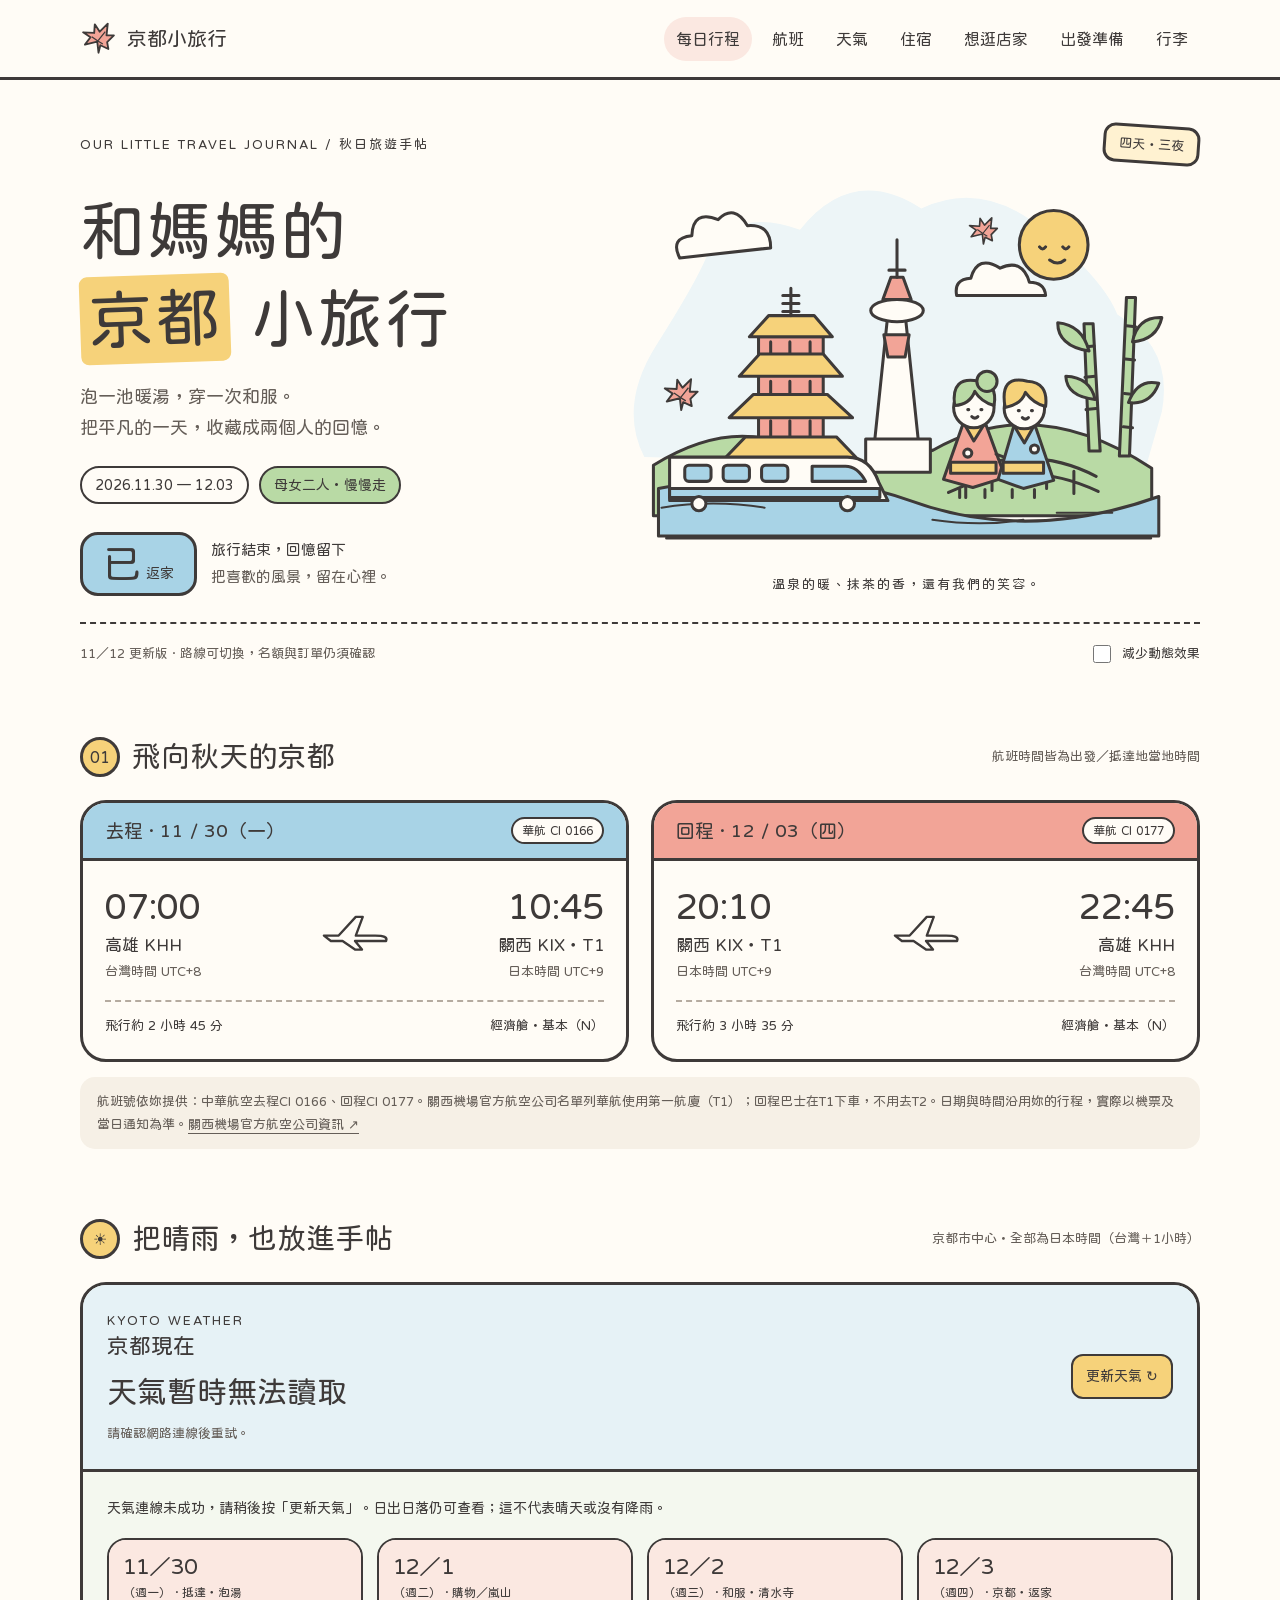
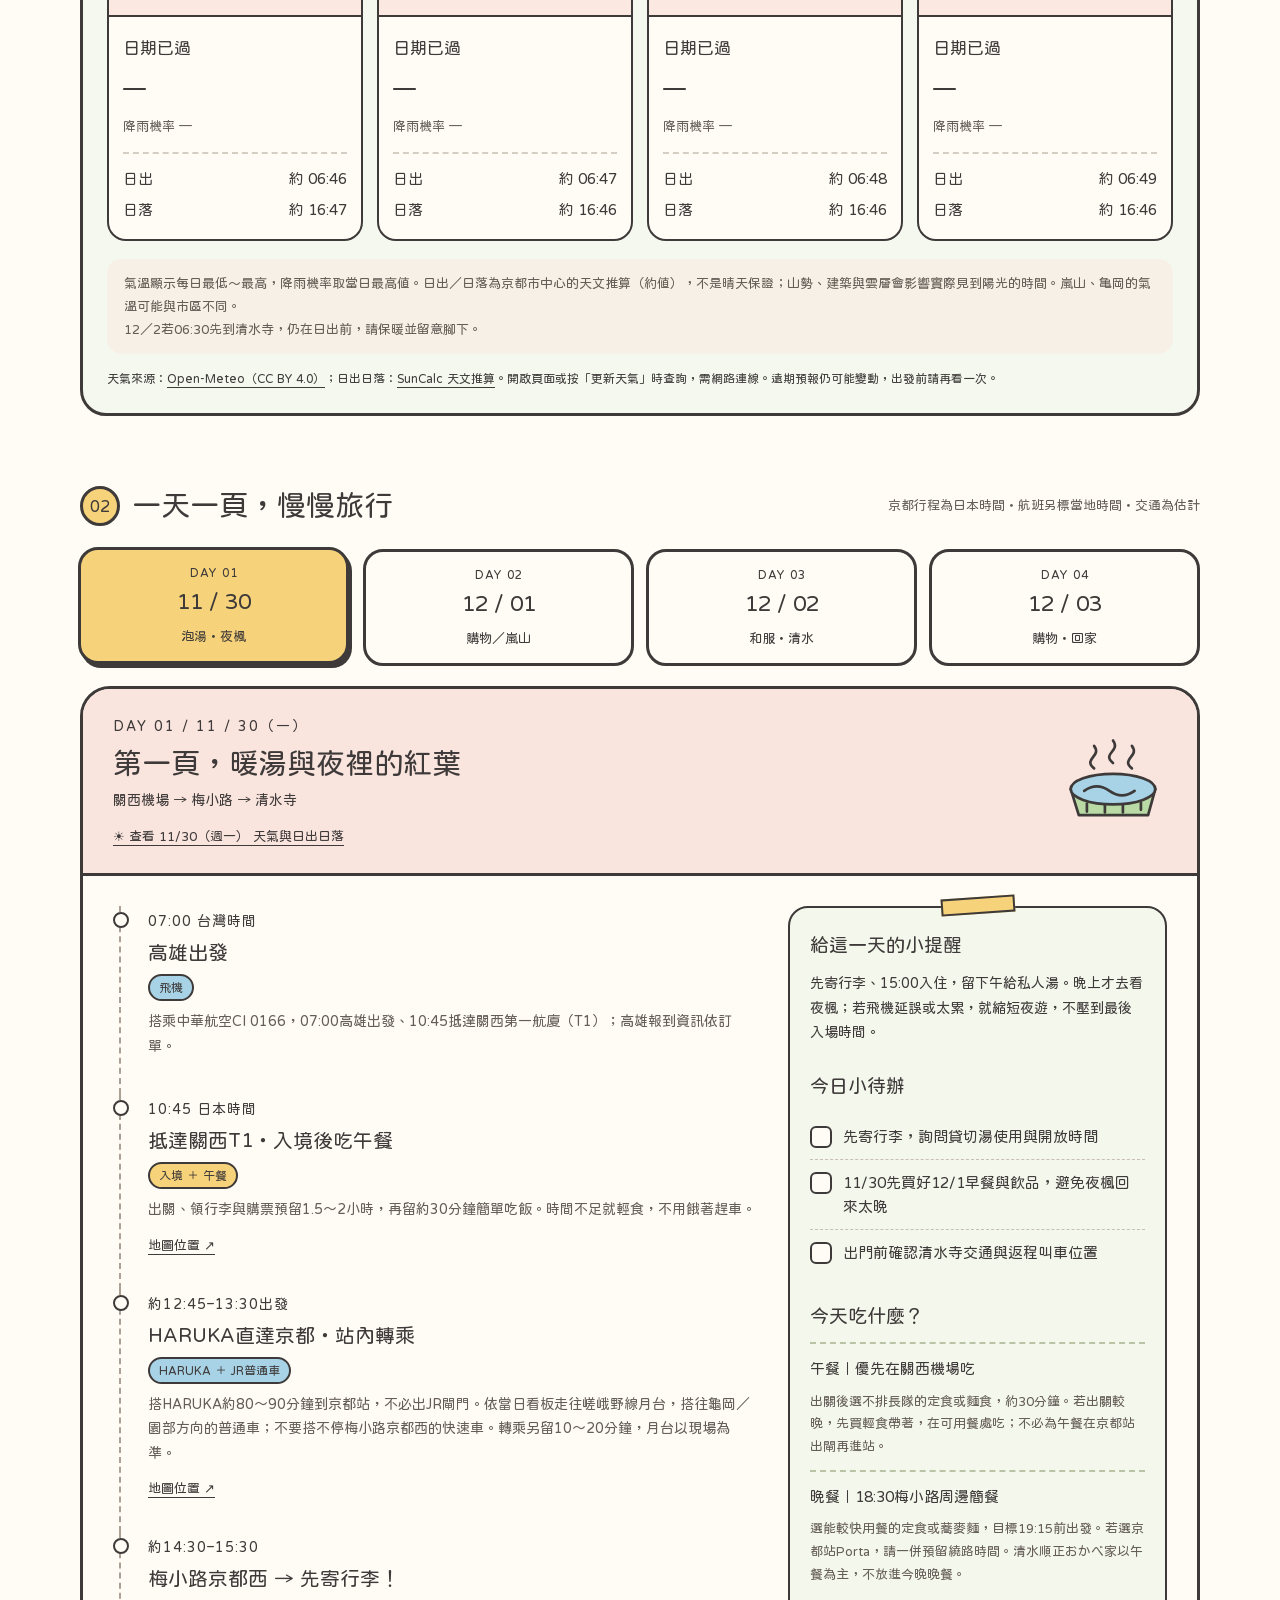
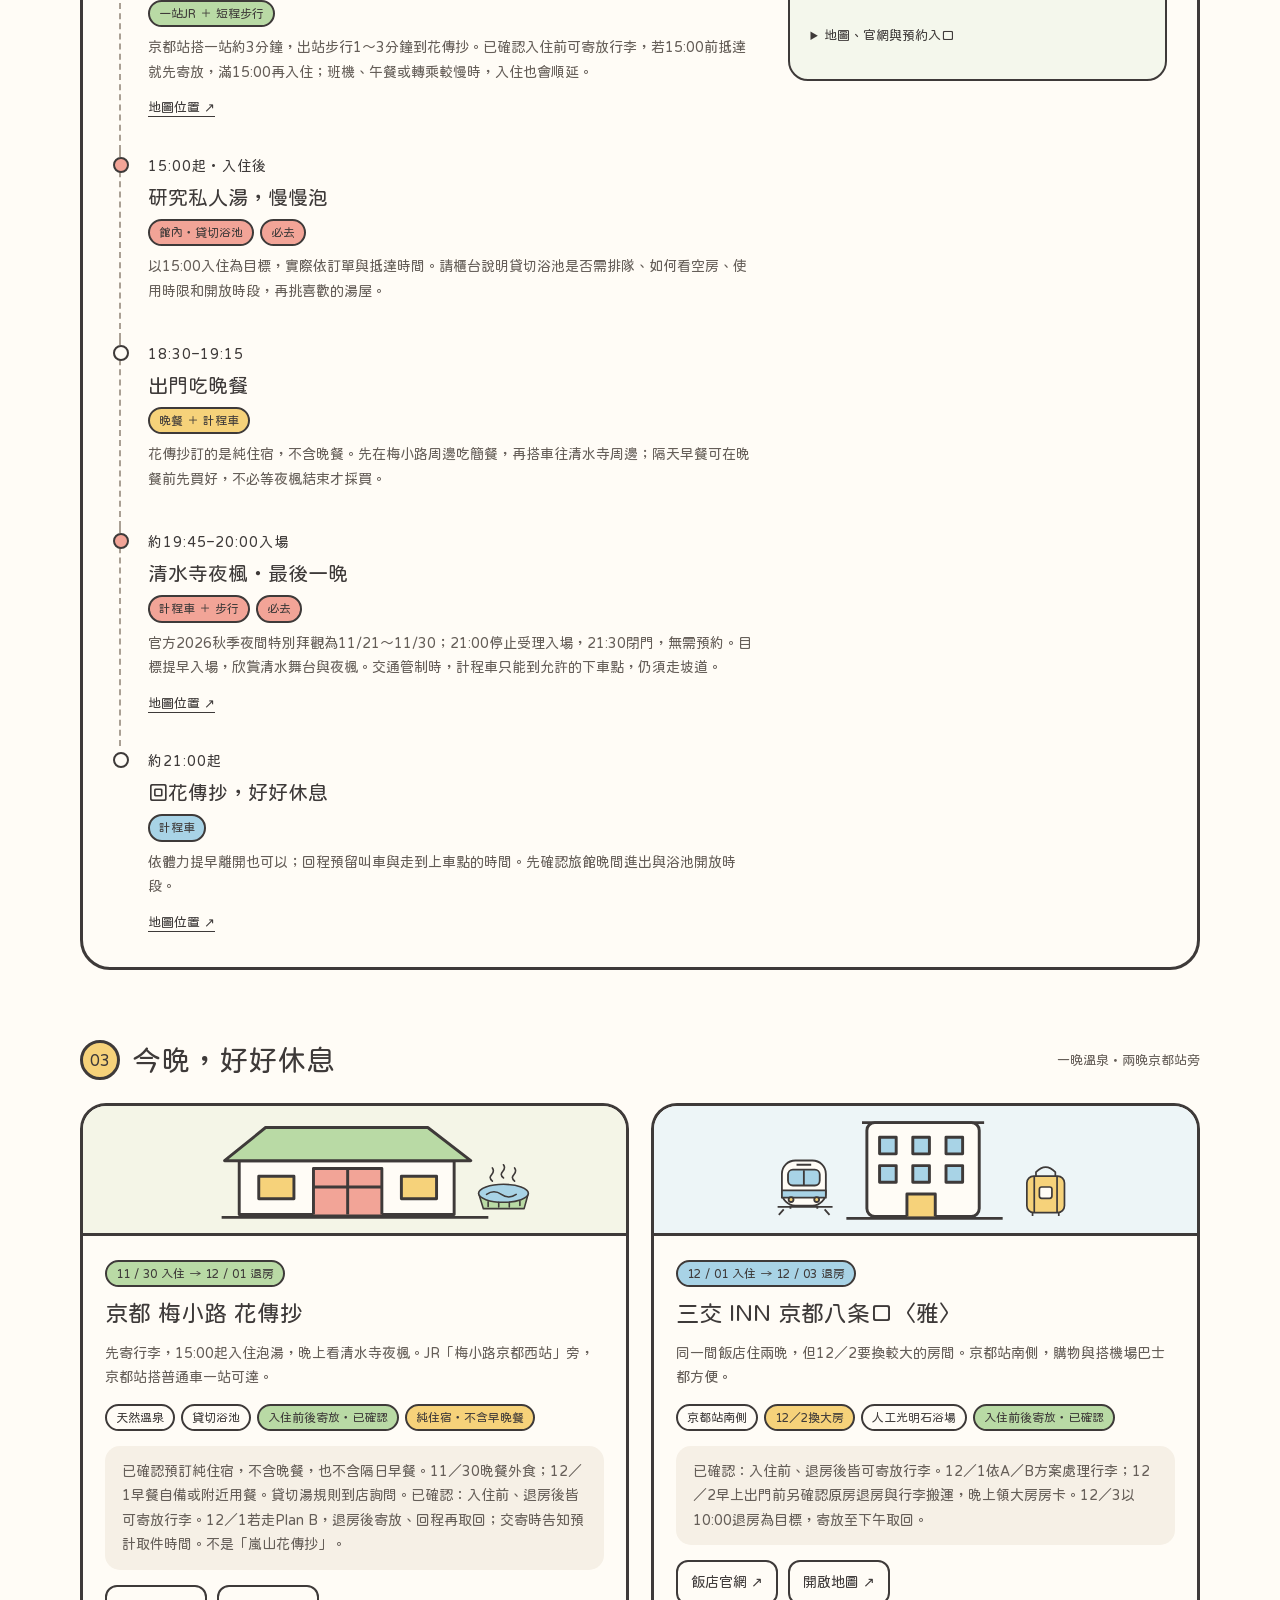
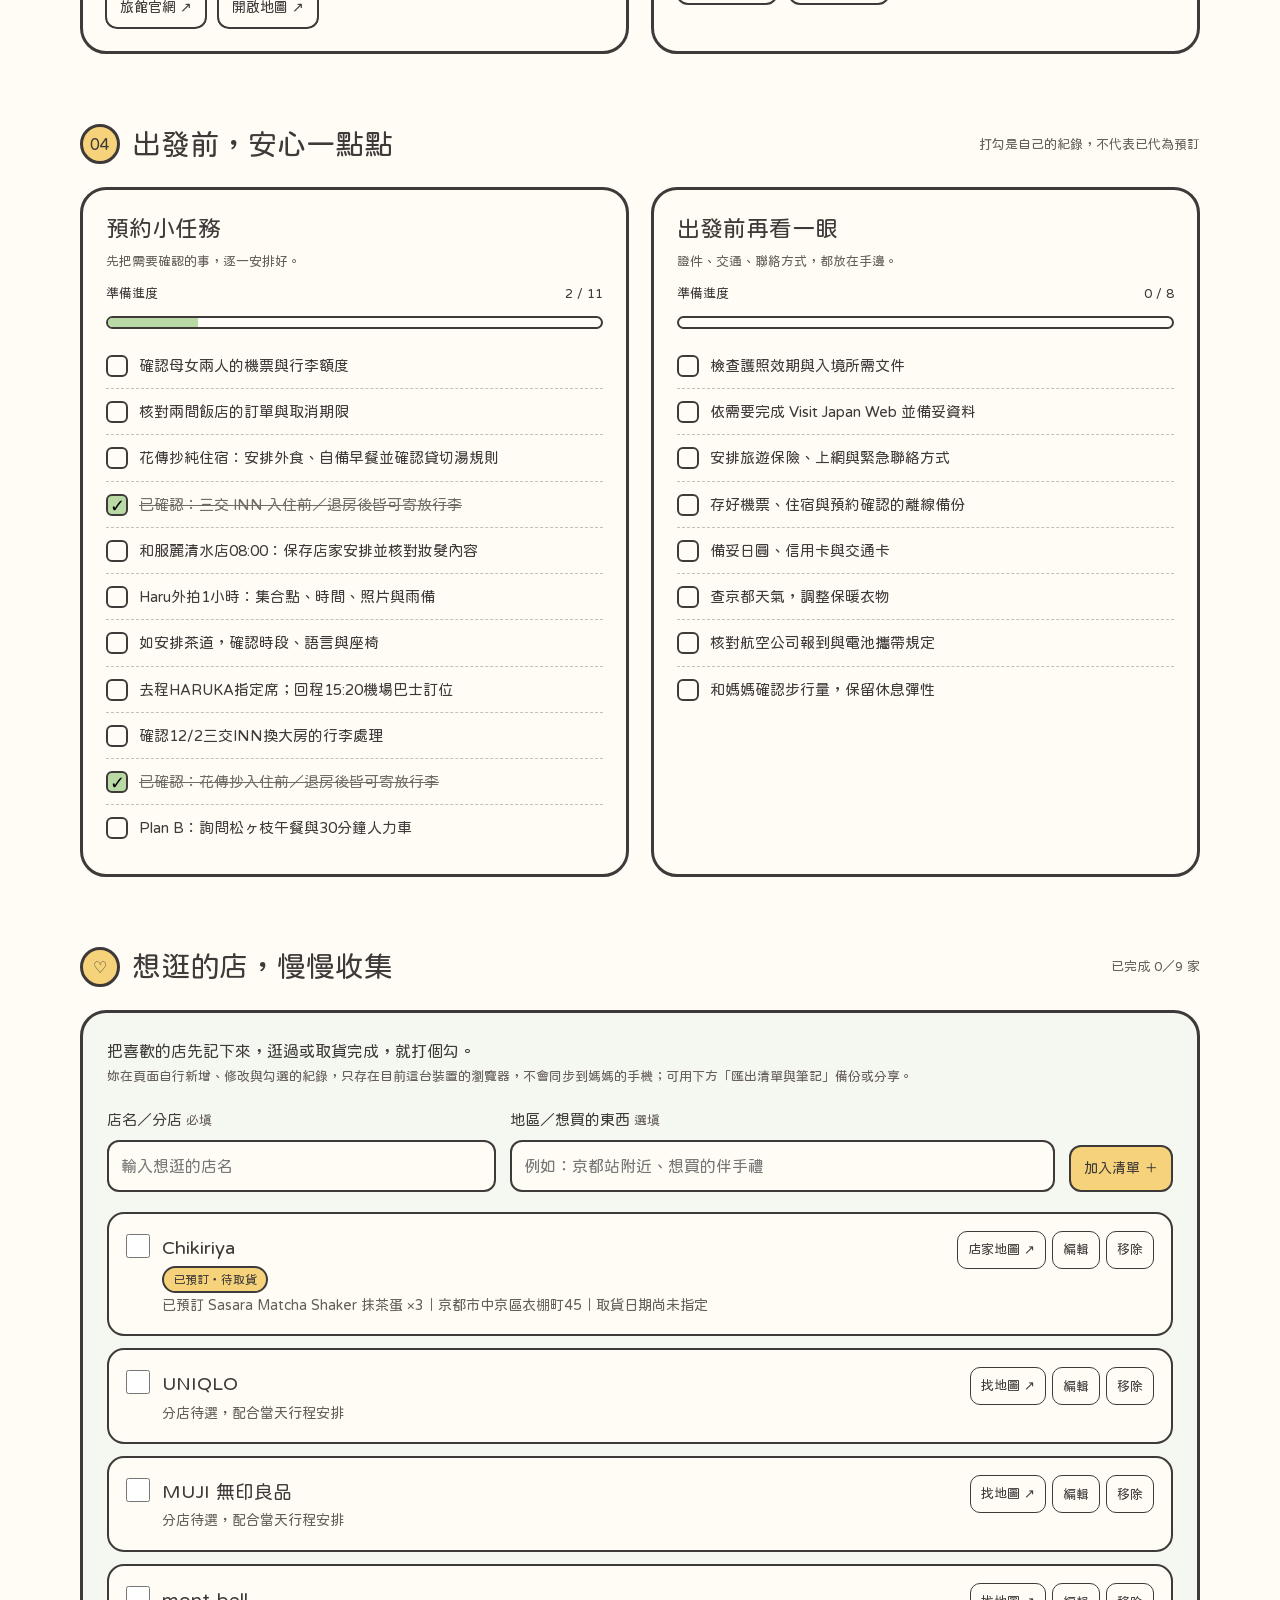
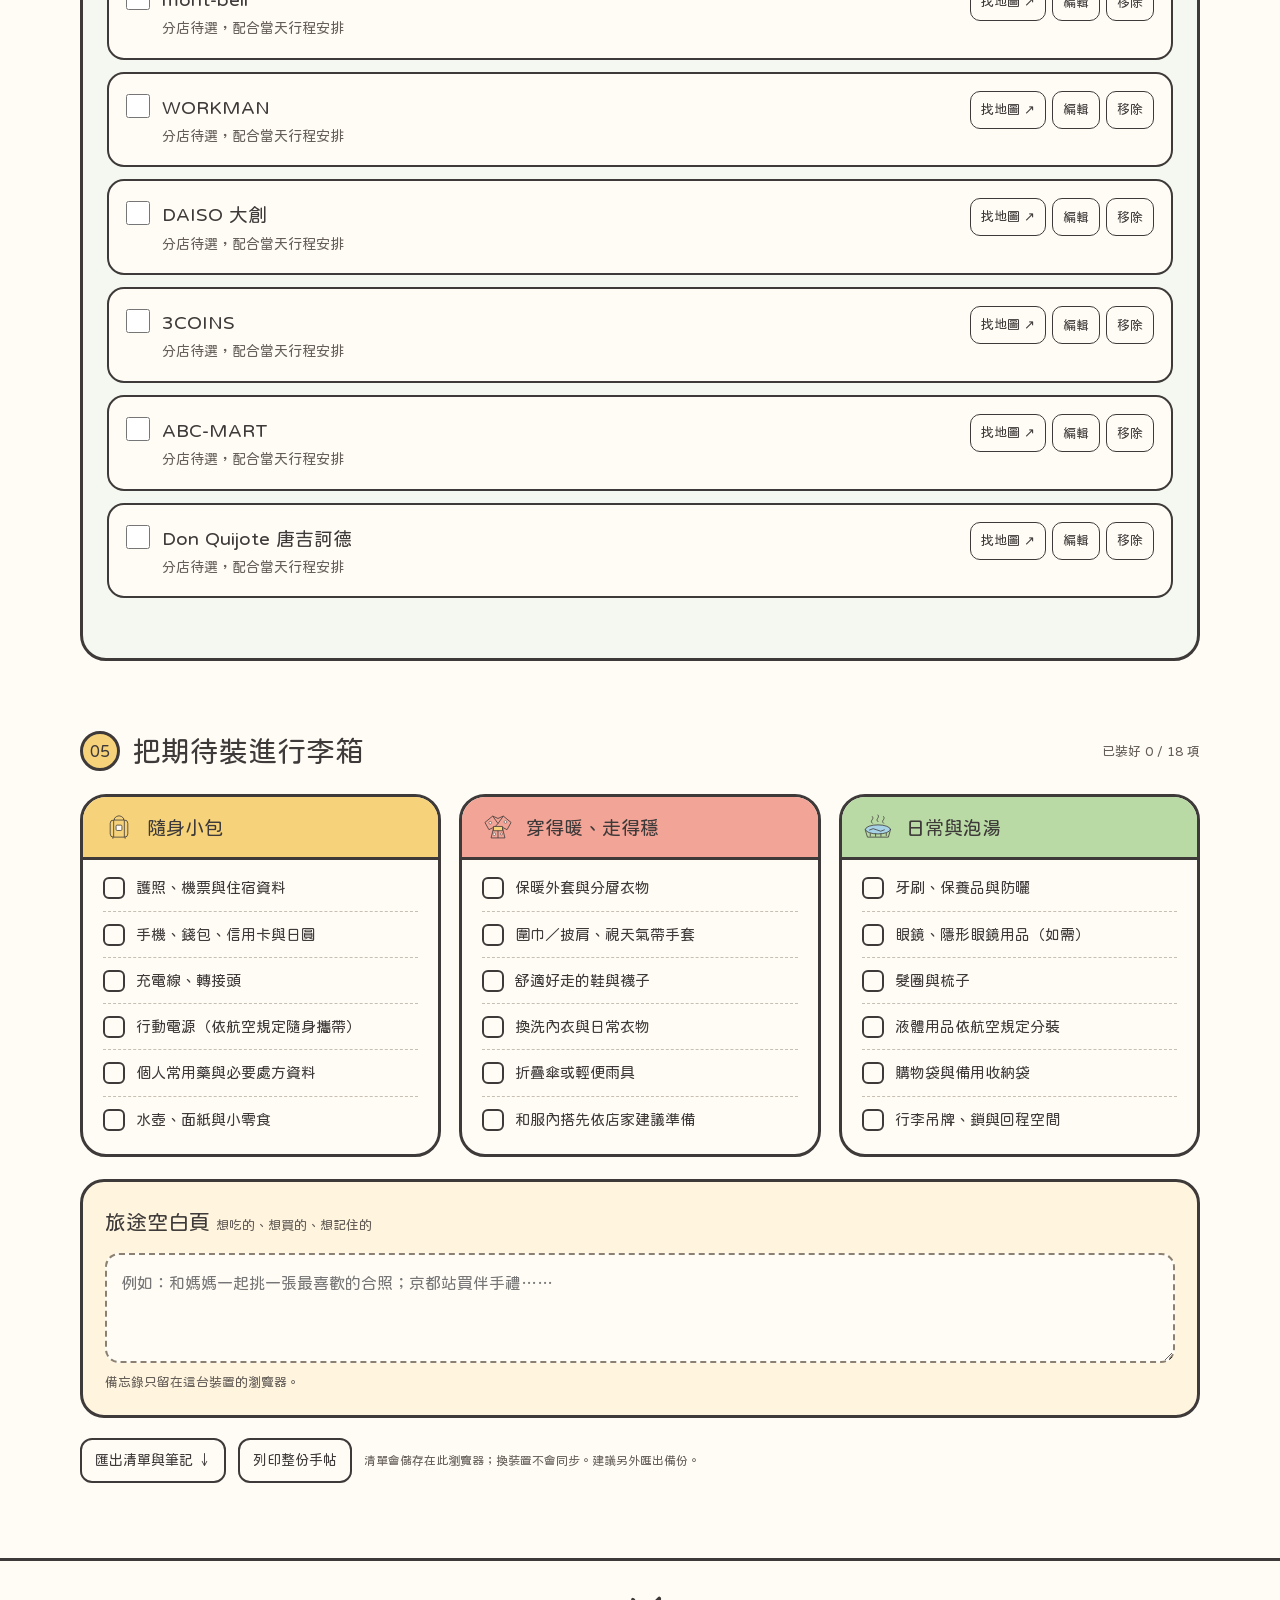
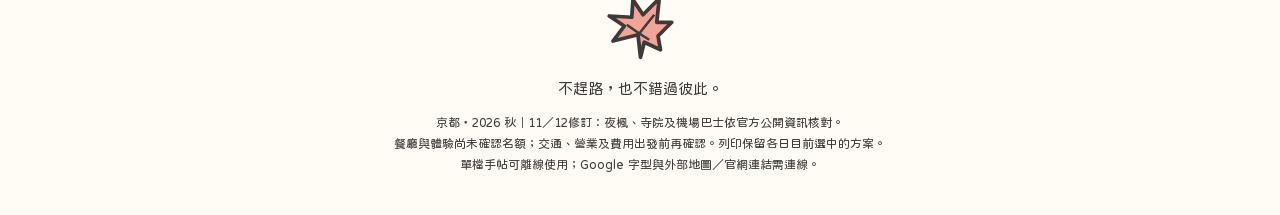
==== commit 5909551c: "Confirm luggage storage before and after both hotel stays" ====
--- a/index.html
+++ b/index.html
@@ -91,10 +91,10 @@
 <p class="weather-source">天氣來源：<a href="https://open-meteo.com/" target="_blank" rel="noopener noreferrer">Open-Meteo（CC BY 4.0）</a>；日出日落：<a href="https://github.com/mourner/suncalc" target="_blank" rel="noopener noreferrer">SunCalc 天文推算</a>。開啟頁面或按「更新天氣」時查詢，需網路連線。遠期預報仍可能變動，出發前請再看一次。</p>
 <noscript><p class="note">開啟 JavaScript 後可讀取天氣與日出日落。旅行期間日出約06:46～06:49，日落約16:46～16:47（日本時間）。</p></noscript>
 </div></div></section>
-<section id="itinerary" class="section wrap" aria-labelledby="itinerary-title"><div class="section-head"><div class="section-title"><span class="number pink">02</span><h2 id="itinerary-title">一天一頁，慢慢旅行</h2></div><span class="section-note">京都行程為日本時間・航班另標當地時間・交通為估計</span></div><div class="days" role="tablist" aria-label="選擇旅遊日期" id="day-tabs"></div><div id="day-panels"></div><noscript><p class="note">請開啟 JavaScript 以顯示每日時間軸與清單。行程摘要：11／30泡湯與清水寺夜楓；12／1購物或嵐山＋金閣寺；12／2和服麗、Haru外拍與清水寺；12／3購物、15:20巴士去機場。</p></noscript></section>
+<section id="itinerary" class="section wrap" aria-labelledby="itinerary-title"><div class="section-head"><div class="section-title"><span class="number pink">02</span><h2 id="itinerary-title">一天一頁，慢慢旅行</h2></div><span class="section-note">京都行程為日本時間・航班另標當地時間・交通為估計</span></div><div class="days" role="tablist" aria-label="選擇旅遊日期" id="day-tabs"></div><div id="day-panels"></div><noscript><p class="note">請開啟 JavaScript 以顯示每日時間軸與清單。行程摘要：11／30泡湯與清水寺夜楓；12／1購物或JR嵐山散步（小火車已取消）；12／2和服麗、Haru外拍與清水寺；12／3購物、15:20巴士去機場。</p></noscript></section>
 <section id="stays" class="section wrap" aria-labelledby="stays-title"><div class="section-head"><div class="section-title"><span class="number green">03</span><h2 id="stays-title">今晚，好好休息</h2></div><span class="section-note">一晚溫泉・兩晚京都站旁</span></div><div class="cards">
-<article class="card"><svg class="hotel-art alt" viewBox="0 0 400 130" role="img" aria-label="日式溫泉旅館插圖"><g stroke="#3E3A39" stroke-width="3" stroke-linejoin="round"><path d="M82 111V56h220v55Z" fill="#FFFCF6"/><path d="M67 56 109 22h166l44 34Z" fill="#B9DAA5"/><path d="M158 111V64h70v47" fill="#F2A497"/><path d="M158 83h70m-35-19v47"/><path d="M102 72h36v23h-36Zm146 0h36v23h-36Z" fill="#F6D27A"/><path d="M64 114h273" fill="none"/></g><use href="#onsen" x="320" y="52" width="65" height="65"/></svg><div class="hotel-body"><span class="tag green">11 / 30 入住 → 12 / 01 退房</span><h3>京都 梅小路 花傳抄</h3><p>先寄行李，15:00起入住泡湯，晚上看清水寺夜楓。JR「梅小路京都西站」旁，京都站搭普通車一站可達。</p><div class="tags"><span class="tag">天然溫泉</span><span class="tag">貸切浴池</span><span class="tag yellow">純住宿・不含早晚餐</span></div><p class="note">已確認預訂純住宿，不含晚餐，也不含隔日早餐。11／30晚餐外食；12／1早餐自備或附近用餐。貸切湯規則到店詢問。12／1若走Plan B，要先確認退房後可寄行李至傍晚。不是「嵐山花傳抄」。</p><div class="links" style="margin-top:15px"><a class="button-link" target="_blank" rel="noopener noreferrer" href="https://dormy-hotels.com/resort/hotels/umekoji_kadensho/">旅館官網 ↗</a><a class="button-link" target="_blank" rel="noopener noreferrer" href="https://www.google.com/maps/search/?api=1&query=京都+梅小路+花伝抄">開啟地圖 ↗</a></div></div></article>
-<article class="card"><svg class="hotel-art" viewBox="0 0 400 130" role="img" aria-label="京都車站旁飯店插圖"><g stroke="#3E3A39" stroke-width="3" stroke-linejoin="round"><rect x="140" y="17" width="115" height="96" rx="8" fill="#FFFCF6"/><path d="M135 17h125"/><g fill="#A8D3E6"><path d="M153 32h17v17h-17Zm34 0h17v17h-17Zm34 0h17v17h-17ZM153 61h17v17h-17Zm34 0h17v17h-17Zm34 0h17v17h-17Z"/></g><path d="M181 113V90h29v23" fill="#F6D27A"/><path d="M119 115h160" fill="none"/></g><use href="#train" x="38" y="47" width="75" height="70"/><use href="#bag" x="288" y="57" width="70" height="60"/></svg><div class="hotel-body"><span class="tag blue">12 / 01 入住 → 12 / 03 退房</span><h3>三交 INN 京都八条口〈雅〉</h3><p>同一間飯店住兩晚，但12／2要換較大的房間。京都站南側，購物與搭機場巴士都方便。</p><div class="tags"><span class="tag">京都站南側</span><span class="tag yellow">12／2換大房</span><span class="tag">人工光明石浴場</span></div><p class="note">12／1依A／B方案處理行李；12／2早上出門前確認原房退房與行李搬運，晚上領大房房卡。12／3以10:00退房為目標，寄放至下午取回。</p><div class="links" style="margin-top:15px"><a class="button-link" target="_blank" rel="noopener noreferrer" href="https://www.sanco-inn.co.jp/kyoto/">飯店官網 ↗</a><a class="button-link" target="_blank" rel="noopener noreferrer" href="https://www.google.com/maps/search/?api=1&query=三交イン京都八条口+雅">開啟地圖 ↗</a></div></div></article></div></section>
+<article class="card"><svg class="hotel-art alt" viewBox="0 0 400 130" role="img" aria-label="日式溫泉旅館插圖"><g stroke="#3E3A39" stroke-width="3" stroke-linejoin="round"><path d="M82 111V56h220v55Z" fill="#FFFCF6"/><path d="M67 56 109 22h166l44 34Z" fill="#B9DAA5"/><path d="M158 111V64h70v47" fill="#F2A497"/><path d="M158 83h70m-35-19v47"/><path d="M102 72h36v23h-36Zm146 0h36v23h-36Z" fill="#F6D27A"/><path d="M64 114h273" fill="none"/></g><use href="#onsen" x="320" y="52" width="65" height="65"/></svg><div class="hotel-body"><span class="tag green">11 / 30 入住 → 12 / 01 退房</span><h3>京都 梅小路 花傳抄</h3><p>先寄行李，15:00起入住泡湯，晚上看清水寺夜楓。JR「梅小路京都西站」旁，京都站搭普通車一站可達。</p><div class="tags"><span class="tag">天然溫泉</span><span class="tag">貸切浴池</span><span class="tag green">入住前後寄放・已確認</span><span class="tag yellow">純住宿・不含早晚餐</span></div><p class="note">已確認預訂純住宿，不含晚餐，也不含隔日早餐。11／30晚餐外食；12／1早餐自備或附近用餐。貸切湯規則到店詢問。已確認：入住前、退房後皆可寄放行李。12／1若走Plan B，退房後寄放、回程再取回；交寄時告知預計取件時間。不是「嵐山花傳抄」。</p><div class="links" style="margin-top:15px"><a class="button-link" target="_blank" rel="noopener noreferrer" href="https://dormy-hotels.com/resort/hotels/umekoji_kadensho/">旅館官網 ↗</a><a class="button-link" target="_blank" rel="noopener noreferrer" href="https://www.google.com/maps/search/?api=1&query=京都+梅小路+花伝抄">開啟地圖 ↗</a></div></div></article>
+<article class="card"><svg class="hotel-art" viewBox="0 0 400 130" role="img" aria-label="京都車站旁飯店插圖"><g stroke="#3E3A39" stroke-width="3" stroke-linejoin="round"><rect x="140" y="17" width="115" height="96" rx="8" fill="#FFFCF6"/><path d="M135 17h125"/><g fill="#A8D3E6"><path d="M153 32h17v17h-17Zm34 0h17v17h-17Zm34 0h17v17h-17ZM153 61h17v17h-17Zm34 0h17v17h-17Zm34 0h17v17h-17Z"/></g><path d="M181 113V90h29v23" fill="#F6D27A"/><path d="M119 115h160" fill="none"/></g><use href="#train" x="38" y="47" width="75" height="70"/><use href="#bag" x="288" y="57" width="70" height="60"/></svg><div class="hotel-body"><span class="tag blue">12 / 01 入住 → 12 / 03 退房</span><h3>三交 INN 京都八条口〈雅〉</h3><p>同一間飯店住兩晚，但12／2要換較大的房間。京都站南側，購物與搭機場巴士都方便。</p><div class="tags"><span class="tag">京都站南側</span><span class="tag yellow">12／2換大房</span><span class="tag">人工光明石浴場</span><span class="tag green">入住前後寄放・已確認</span></div><p class="note">已確認：入住前、退房後皆可寄放行李。12／1依A／B方案處理行李；12／2早上出門前另確認原房退房與行李搬運，晚上領大房房卡。12／3以10:00退房為目標，寄放至下午取回。</p><div class="links" style="margin-top:15px"><a class="button-link" target="_blank" rel="noopener noreferrer" href="https://www.sanco-inn.co.jp/kyoto/">飯店官網 ↗</a><a class="button-link" target="_blank" rel="noopener noreferrer" href="https://www.google.com/maps/search/?api=1&query=三交イン京都八条口+雅">開啟地圖 ↗</a></div></div></article></div></section>
 <section id="prepare" class="section wrap" aria-labelledby="prepare-title"><div class="section-head"><div class="section-title"><span class="number yellow">04</span><h2 id="prepare-title">出發前，安心一點點</h2></div><span class="section-note">打勾是自己的紀錄，不代表已代為預訂</span></div><div class="cards"><article class="card check-card"><h3>預約小任務</h3><p class="subtle">先把需要確認的事，逐一安排好。</p><div data-check-group="booking"></div></article><article class="card check-card"><h3>出發前再看一眼</h3><p class="subtle">證件、交通、聯絡方式，都放在手邊。</p><div data-check-group="before"></div></article></div></section>
 <section id="shops" class="section wrap" aria-labelledby="shops-title"><div class="section-head"><div class="section-title"><span class="number green" aria-hidden="true">♡</span><h2 id="shops-title">想逛的店，慢慢收集</h2></div><span id="shop-count" class="section-note" aria-live="polite">已完成 0／0 家</span></div>
 <div class="shop-card"><p>把喜歡的店先記下來，逛過或取貨完成，就打個勾。</p><p class="subtle">妳在頁面自行新增、修改與勾選的紀錄，只存在目前這台裝置的瀏覽器，不會同步到媽媽的手機；可用下方「匯出清單與筆記」備份或分享。</p>
@@ -177,7 +177,7 @@
       [
         "約14:30–15:30",
         "梅小路京都西 → 先寄行李！",
-        "京都站搭一站約3分鐘，出站步行1～3分鐘到花傳抄。若15:00前抵達就先寄放，滿15:00再入住；班機、午餐或轉乘較慢時，入住也會順延。",
+        "京都站搭一站約3分鐘，出站步行1～3分鐘到花傳抄。已確認入住前可寄放行李，若15:00前抵達就先寄放，滿15:00再入住；班機、午餐或轉乘較慢時，入住也會順延。",
         "一站JR ＋ 短程步行",
         "green",
         false,
@@ -225,16 +225,15 @@
     "date": "12 / 01",
     "weekday": "二",
     "short": "購物／嵐山",
-    "title": "第二頁，搭小火車去看風景",
-    "subtitle": "已訂小火車：11:02嵯峨出發 ／ 15:30亀岡回程",
+    "title": "第二頁，留一點自在給今天",
+    "subtitle": "小火車去回程皆已取消｜購物優先顯示，嵐山散步仍可選",
     "icon": "bamboo",
     "color": "#EEF4E5",
-    "tip": "已訂：11:02トロッコ嵯峨→亀岡、去程5號車廂；15:30亀岡→嵯峨。依妳提供的訂單規則，兩個方向最晚皆11/27可退票，截止時刻與手續費依訂單。不能等12/1買到遊船當日票才按此期限退小火車票；若保留回程票後改搭船，需把未使用的小火車票費用納入考量。官方另有先到先買的遊船當日票，但不保證有位。兩班小火車之間約4小時，亀岡午餐與休息仍待細排；本方案不排金閣寺。",
+    "tip": "妳已於11/13確認取消12/1全部小火車票，不再安排小火車候車、亀岡停留或退票待辦。Plan A可慢慢換飯店、逛街；若仍想去嵐山，Plan B改搭一般JR往返，依天氣和媽媽體力決定。取消小火車不代表已決定取消整個嵐山。",
     "tasks": [
-      "11/27前決定小火車去回程是否保留；確認訂單截止時刻與退票費用",
-      "備妥11:02去程與15:30回程車票／QR code，依票面確認車廂與座位",
-      "確認花傳抄可寄放至傍晚，回程後取行李",
-      "選定亀岡午餐及休息地點、確認往返接駁方式",
+      "出門前看天氣，和媽媽選今天的購物／嵐山方案",
+      "確認所選方案的行李寄放地點，離開前取回行李",
+      "對照「想逛店家」清單；Chikiriya抹茶蛋×3取貨日尚未指定",
       "備好12/2房內早餐，確認隔天換大房流程"
     ],
     "meals": [
@@ -243,34 +242,14 @@
         "午餐選Porta定食或麵食；晚餐可在京都站餐飲樓層或AEON MALL吃，不必再跨城。店家、排隊時間與營業時間當天確認。"
       ],
       [
-        "Plan B午餐｜改在亀岡一帶",
-        "因回程小火車改為15:30，午餐不再排嵐山松ヶ枝。亀岡餐廳與休息地點尚未選定；需先查營業與從小火車站往返的交通，不預設站旁就有足夠選擇。"
+        "Plan B午餐｜嵐山",
+        "若選嵐山散步，可考慮松ヶ枝豆腐料理；餐廳未預訂，營業、名額與候位時間另確認。不再安排亀岡午餐。"
       ]
     ],
     "links": [
       [
-        "小火車票務規則（仍以實際購票平台訂單為準）",
-        "https://www.sagano-kanko.co.jp/"
-      ],
-      [
-        "保津川遊船・官方當日票規則",
-        "https://www.hozugawakudari.jp/emergency/43635"
-      ],
-      [
-        "保津川遊船・官方預約及KKday入口",
-        "https://www.hozugawakudari.jp/info/detail/35718"
-      ],
-      [
-        "嵯峨野觀光小火車・官方資訊",
-        "https://www.sagano-kanko.co.jp/"
-      ],
-      [
         "松ヶ枝・官方位置與營業時間",
         "https://yoshimura-gr.com/matsugae/shop/"
-      ],
-      [
-        "金閣寺・官方09:00～17:00",
-        "https://www.shokoku-ji.jp/kinkakuji/access/"
       ],
       [
         "京都Porta・餐飲與商店",
@@ -279,13 +258,13 @@
     ],
     "variants": [
       {
-        "label": "Plan A｜購物備案",
-        "note": "保留原購物行程。小火車往返已預訂；依妳提供的訂單，兩個方向最晚11/27可退票，若改逛街請在期限內處理。切換網頁不會取消車票。",
+        "label": "Plan A｜悠閒購物",
+        "note": "小火車去回程皆已取消，這天不必配合列車預訂時間。先顯示購物方案；仍可依天氣、體力切換嵐山散步。",
         "events": [
           [
             "07:30–09:30",
             "自備早餐、晨湯與整理",
-            "花傳抄不含早餐，先吃前晚買好的早餐，或到附近用餐（先確認開門時間）。此購物方案適合事先決定不搭小火車時使用；退票期限為11/27，不能等12/1才依此規則退票。",
+            "花傳抄不含早餐，先吃前晚買好的早餐，或到附近用餐（先確認開門時間）。留點時間晨湯、整理行李，再慢慢退房。",
             "館內",
             "pink",
             false,
@@ -294,7 +273,7 @@
           [
             "09:30–10:15",
             "退房 → 三交INN寄行李",
-            "搭計程車到京都八条口三交INN；先確認入住前可寄放，此時不一定能進房。",
+            "搭計程車到京都八条口三交INN；已確認入住前可以寄放行李，但此時不一定能進房。",
             "計程車",
             "yellow",
             false,
@@ -339,95 +318,59 @@
         ]
       },
       {
-        "label": "Plan B｜小火車往返已訂",
-        "note": "去程11:02、5號車廂；回程15:30已訂，回程車廂依票面。網路遊船目前未訂到，暫排亀岡午餐與休息，景點／餐廳仍待選；取消本方案的金閣寺，避免趕行程。 小火車去回程退票最晚11/27（依妳提供的訂單）；12/1若改搭船，已超過這個期限，不預設回程車票可退。",
+        "label": "Plan B｜JR嵐山散步備選",
+        "note": "不是已確定行程；想去再選。搭一般JR往返，不搭小火車、不去亀岡等回程，也不以遊船為前提。以下時間為估計，餐廳及人力車未預訂。",
         "events": [
           [
-            "07:30–08:45",
-            "自備早餐・整理行李",
-            "花傳抄為純住宿，不含早餐。先吃前晚買好的早餐；晨湯視時間縮短，不影響小火車報到。",
+            "07:30–09:30",
+            "自備早餐、晨湯與整理",
+            "花傳抄為純住宿，不含早餐。吃前晚買好的早餐，依體力安排晨湯，不必趕小火車。",
             "館內",
             "pink",
             false,
             ""
           ],
           [
-            "約09:00–09:15",
-            "提早退房・行李寄花傳抄",
-            "先確認可寄放到傍晚，領好寄放憑證。從梅小路京都西搭JR普通車到嵯峨嵐山，為等車與轉移留足緩衝。",
+            "約10:00",
+            "退房寄行李 → JR嵯峨嵐山",
+            "花傳抄已確認退房後可寄放行李；告知預計下午取件並留下寄放憑證。從梅小路京都西搭一般JR往嵯峨嵐山；搭車時間依現場班次，不是觀光小火車。",
             "寄行李 ＋ JR",
             "blue",
             false,
-            "梅小路京都西駅"
-          ],
-          [
-            "目標10:15–10:30",
-            "到トロッコ嵯峨站・準備搭車",
-            "觀光小火車的「トロッコ嵯峨站」在JR嵯峨嵐山站旁；請走到小火車乘車處，不是在JR月台等候。先上洗手間，依票券指示準備入場。",
-            "提早候車",
+            "嵯峨嵐山駅"
+          ],
+          [
+            "約11:00–12:00",
+            "嵐山午餐",
+            "先坐下好好吃午餐。松ヶ枝是候選，尚未訂位；排隊太久就改找附近合適的店。",
+            "午餐",
             "yellow",
             false,
-            "トロッコ嵯峨駅"
-          ],
-          [
-            "11:02",
-            "嵯峨 → 亀岡・5號車廂",
-            "已預訂12/1這一班小火車，往亀岡方向。座位與抵達時間以票面為準；帶好車票／QR code。",
-            "已預訂・5號車廂",
-            "pink",
-            true,
-            "トロッコ嵯峨駅"
-          ],
-          [
-            "約11:30起",
-            "亀岡午餐・周邊休息待安排",
-            "去程實際抵達時間依票面；到15:30回程之間約4小時。可安排午餐與休息，地點和交通待選。若試遊船當日票，先到乘船處確認是否仍販售與等待安排，不能指定出船時間。搭船會直接回嵐山；當天已過小火車11/27退票期限，需接受可能付了卻未使用回程車票的費用。",
-            "午餐・休息",
+            "嵐山 松ヶ枝"
+          ],
+          [
+            "中午～下午",
+            "渡月橋散步・人力車可選",
+            "挑想看的風景慢慢走，穿插坐下休息。若想搭30分鐘人力車，再依現場報價、營業及媽媽意願決定，不是已預訂。",
+            "彈性散步",
             "green",
             false,
-            "トロッコ亀岡駅"
-          ],
-          [
-            "目標15:00前",
-            "回到トロッコ亀岡站",
-            "結束午餐或散步後提早返回，預留交通、上洗手間與候車時間。上車站是觀光小火車亀岡站，不是JR亀岡站或JR馬堀站。",
-            "準備回程",
-            "yellow",
-            false,
-            "トロッコ亀岡駅"
-          ],
-          [
-            "15:30",
-            "亀岡 → 嵯峨・回程小火車",
-            "已預訂15:30回程。回程車廂、座位及抵達時間依票面；先以約16:00回到嵯峨一帶規劃，不當成正式到站時間。",
-            "回程已預訂",
-            "pink",
-            true,
-            "トロッコ亀岡駅"
-          ],
-          [
-            "約16:00後",
-            "嵐山短暫停留・人力車彈性",
-            "依抵達時間與體力決定是否喝茶或短暫散步。人力車尚未預訂，也不保證這時段仍能搭乘；以業者營業、天色及現場安排為準。這版不再去金閣寺。",
-            "彈性安排",
-            "green",
-            false,
-            "嵯峨嵐山駅"
-          ],
-          [
-            "約16:30–18:00",
-            "回花傳抄取行李 → 三交INN",
-            "由JR嵯峨嵐山搭普通車回梅小路京都西，向旅館取回行李，再搭計程車往三交INN。先確認行李可寄放至傍晚；入住時間依實際停留、等車調整。",
+            "渡月橋"
+          ],
+          [
+            "約14:30–15:00・可提早",
+            "JR回梅小路 → 取行李",
+            "玩得差不多就回程，不用等到15:30。搭一般JR回梅小路京都西，向花傳抄取回寄放行李；時間可依體力提早。",
             "JR ＋ 取行李",
             "blue",
             false,
             "京都 梅小路 花伝抄"
           ],
           [
-            "傍晚起",
-            "三交INN入住・京都站晚餐",
-            "晚餐就近吃，還有精神再逛商場；順手買好明早早餐，確認12/2換大房間。",
-            "晚餐・休息",
+            "下午～傍晚",
+            "三交INN入住・晚餐",
+            "取行李後搭計程車到三交INN，依訂單時間入住。晚餐在京都站附近，順手買好明早早餐，確認12/2換大房流程。",
+            "飯店 ＋ 晚餐",
             "yellow",
             false,
             "三交イン京都八条口 雅"
@@ -435,7 +378,7 @@
         ]
       }
     ],
-    "defaultPlan": 1
+    "defaultPlan": 0
   },
   {
     "date": "12 / 02",
@@ -496,7 +439,7 @@
           [
             "約06:30–07:15",
             "房內早餐・先整理換房行李",
-            "吃前晚買好的早餐。今天要換大房：離開前向櫃台確認退原房、行李寄放或搬運方式，不預設飯店會自動移房。",
+            "吃前晚買好的早餐。今天要換大房：離開前向櫃台確認退原房、換房時的行李搬運方式（一般寄放已確認），不預設飯店會自動移房。",
             "早餐 ＋ 換房準備",
             "yellow",
             false,
@@ -583,7 +526,7 @@
           [
             "約06:30–07:15",
             "房內早餐・先整理換房行李",
-            "吃前晚買好的早餐。今天要換大房：離開前向櫃台確認退原房、行李寄放或搬運方式，不預設飯店會自動移房。",
+            "吃前晚買好的早餐。今天要換大房：離開前向櫃台確認退原房、換房時的行李搬運方式（一般寄放已確認），不預設飯店會自動移房。",
             "早餐 ＋ 換房準備",
             "yellow",
             false,
@@ -912,16 +855,18 @@
   }
 ];
 const groups={
-booking:{title:'預約小任務',items:['確認母女兩人的機票與行李額度','核對兩間飯店的訂單與取消期限','花傳抄純住宿：安排外食、自備早餐並確認貸切湯規則','確認三交 INN 入住前／退房後寄放','和服麗清水店08:00：保存店家安排並核對妝髮內容','Haru外拍1小時：集合點、時間、照片與雨備','如安排茶道，確認時段、語言與座椅','去程HARUKA指定席；回程15:20機場巴士訂位','確認12/2三交INN換大房的行李處理','Plan B：確認花傳抄退房後寄放至傍晚','Plan B：詢問松ヶ枝午餐與30分鐘人力車']},
+booking:{title:'預約小任務',items:['確認母女兩人的機票與行李額度','核對兩間飯店的訂單與取消期限','花傳抄純住宿：安排外食、自備早餐並確認貸切湯規則','已確認：三交 INN 入住前／退房後皆可寄放行李','和服麗清水店08:00：保存店家安排並核對妝髮內容','Haru外拍1小時：集合點、時間、照片與雨備','如安排茶道，確認時段、語言與座椅','去程HARUKA指定席；回程15:20機場巴士訂位','確認12/2三交INN換大房的行李處理','已確認：花傳抄入住前／退房後皆可寄放行李','Plan B：詢問松ヶ枝午餐與30分鐘人力車']},
 before:{title:'出發前再看一眼',items:['檢查護照效期與入境所需文件','依需要完成 Visit Japan Web 並備妥資料','安排旅遊保險、上網與緊急聯絡方式','存好機票、住宿與預約確認的離線備份','備妥日圓、信用卡與交通卡','查京都天氣，調整保暖衣物','核對航空公司報到與電池攜帶規定','和媽媽確認步行量，保留休息彈性']},
 carry:{title:'隨身小包',items:['護照、機票與住宿資料','手機、錢包、信用卡與日圓','充電線、轉接頭','行動電源（依航空規定隨身攜帶）','個人常用藥與必要處方資料','水壺、面紙與小零食']},
 clothes:{title:'穿得暖、走得穩',items:['保暖外套與分層衣物','圍巾／披肩、視天氣帶手套','舒適好走的鞋與襪子','換洗內衣與日常衣物','折疊傘或輕便雨具','和服內搭先依店家建議準備']},
 daily:{title:'日常與泡湯',items:['牙刷、保養品與防曬','眼鏡、隱形眼鏡用品（如需）','髮圈與梳子','液體用品依航空規定分裝','購物袋與備用收納袋','行李吊牌、鎖與回程空間']}
 };
-const key='kyoto-mother-trip-2026-v2';let state={checks:{},note:'',motion:false,plans:{},shops:[],shopSeedsApplied:[]};let canSave=true;
-try{const saved=JSON.parse(localStorage.getItem(key)||'null');if(saved&&typeof saved==='object'){state.checks=saved.checks&&typeof saved.checks==='object'?saved.checks:{};state.note=typeof saved.note==='string'?saved.note:'';state.motion=saved.motion===true;state.shops=Array.isArray(saved.shops)?saved.shops.filter(x=>x&&typeof x.name==='string').map(x=>({name:x.name.slice(0,120),note:typeof x.note==='string'?x.note.slice(0,400):'',done:x.done===true,pickup:x.pickup===true,map:typeof x.map==='string'&&/^https:\/\/(maps\.app\.goo\.gl|www\.google\.com)\//.test(x.map)?x.map:''})):[];state.shopSeedsApplied=Array.isArray(saved.shopSeedsApplied)?saved.shopSeedsApplied.filter(x=>typeof x==='string'):[];state.plans=saved.plans&&typeof saved.plans==='object'?saved.plans:{};}}catch(e){canSave=false;}
+const key='kyoto-mother-trip-2026-v2';let state={checks:{},note:'',motion:false,plans:{},trainCancellationApplied:false,luggageConfirmed20261113:false,shops:[],shopSeedsApplied:[]};let canSave=true;
+try{const saved=JSON.parse(localStorage.getItem(key)||'null');if(saved&&typeof saved==='object'){state.checks=saved.checks&&typeof saved.checks==='object'?saved.checks:{};state.note=typeof saved.note==='string'?saved.note:'';state.motion=saved.motion===true;state.trainCancellationApplied=saved.trainCancellationApplied===true;state.luggageConfirmed20261113=saved.luggageConfirmed20261113===true;state.shops=Array.isArray(saved.shops)?saved.shops.filter(x=>x&&typeof x.name==='string').map(x=>({name:x.name.slice(0,120),note:typeof x.note==='string'?x.note.slice(0,400):'',done:x.done===true,pickup:x.pickup===true,map:typeof x.map==='string'&&/^https:\/\/(maps\.app\.goo\.gl|www\.google\.com)\//.test(x.map)?x.map:''})):[];state.shopSeedsApplied=Array.isArray(saved.shopSeedsApplied)?saved.shopSeedsApplied.filter(x=>typeof x==='string'):[];state.plans=saved.plans&&typeof saved.plans==='object'?saved.plans:{};}}catch(e){canSave=false;}
 const chikiriyaSeed='chikiriya-matcha-shaker-20261113';if(!state.shopSeedsApplied.includes(chikiriyaSeed)){state.shops.push({name:'Chikiriya',note:'已預訂 Sasara Matcha Shaker 抹茶蛋 ×3｜京都市中京區衣棚町45｜取貨日期尚未指定',map:'https://maps.app.goo.gl/8eo7gx9aVxYsa3gB6?g_st=ac',pickup:true,done:false});state.shopSeedsApplied.push(chikiriyaSeed);}
 const shoppingSeeds=[["uniqlo", "UNIQLO"], ["muji", "MUJI 無印良品"], ["montbell", "mont-bell"], ["workman", "WORKMAN"], ["daiso", "DAISO 大創"], ["3coins", "3COINS"], ["abcmart", "ABC-MART"], ["donki", "Don Quijote 唐吉訶德"]];shoppingSeeds.forEach(([id,name])=>{const seed='shop-'+id+'-20261113';if(!state.shopSeedsApplied.includes(seed)){state.shops.push({name,note:'分店待選，配合當天行程安排',map:'',pickup:false,done:false});state.shopSeedsApplied.push(seed);}});
+if(!state.trainCancellationApplied){const breakfastDone=state.checks['day1-4']===true;Object.keys(state.checks).filter(k=>k.startsWith('day1-')).forEach(k=>delete state.checks[k]);if(breakfastDone)state.checks['day1-3']=true;state.plans[1]=0;state.trainCancellationApplied=true;}
+if(!state.luggageConfirmed20261113){state.checks['booking-3']=true;state.checks['booking-9']=true;state.luggageConfirmed20261113=true;}
 function save(){try{localStorage.setItem(key,JSON.stringify(state));canSave=true;}catch(e){canSave=false;}document.getElementById('storage-note').textContent=canSave?'清單會儲存在此瀏覽器；換裝置不會同步。建議另外匯出備份。':'目前瀏覽器無法儲存；勾選只會保留到關閉頁面，請使用「匯出清單與筆記」備份。';}
 function el(tag,cls,text){const node=document.createElement(tag);if(cls)node.className=cls;if(text!==undefined)node.textContent=text;return node;}
 function icon(name){const svg=document.createElementNS('http://www.w3.org/2000/svg','svg');svg.setAttribute('viewBox','0 0 120 100');svg.setAttribute('aria-hidden','true');const u=document.createElementNS('http://www.w3.org/2000/svg','use');u.setAttribute('href','#'+name);svg.append(u);return svg;}
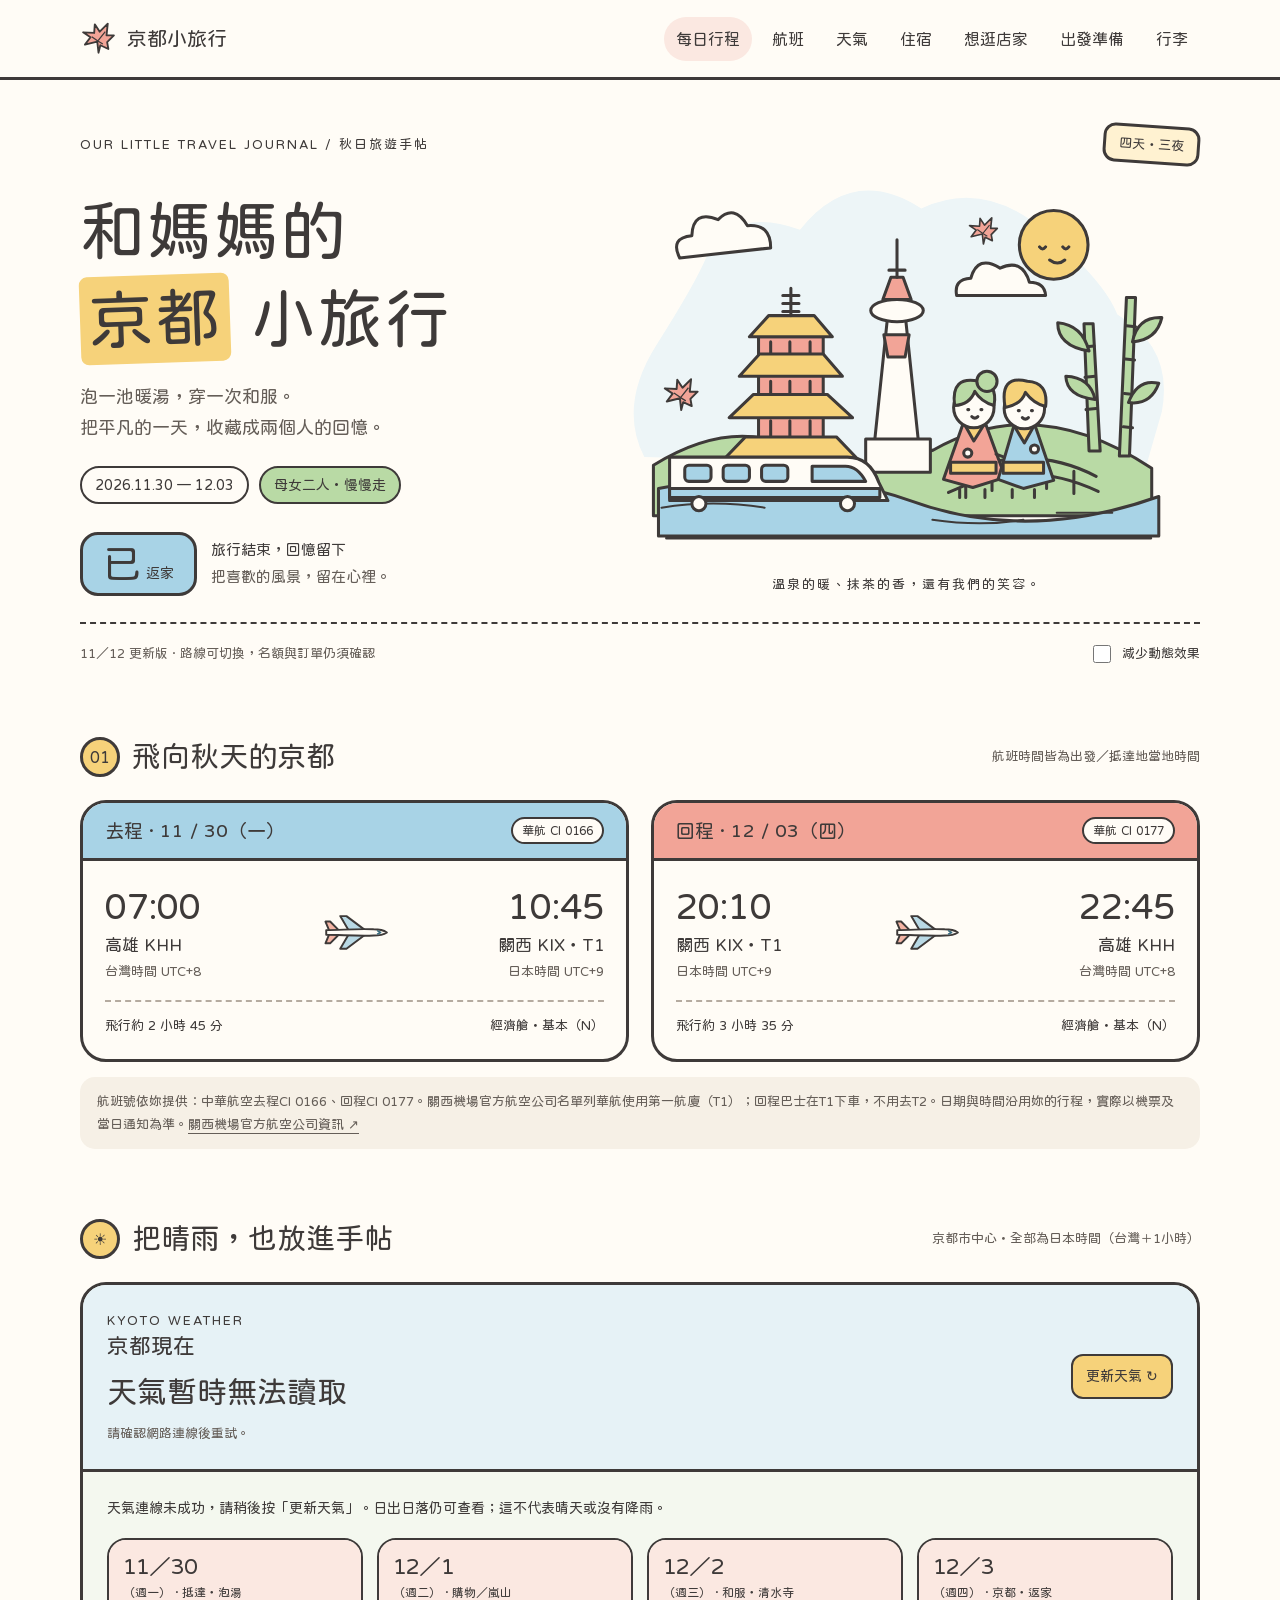
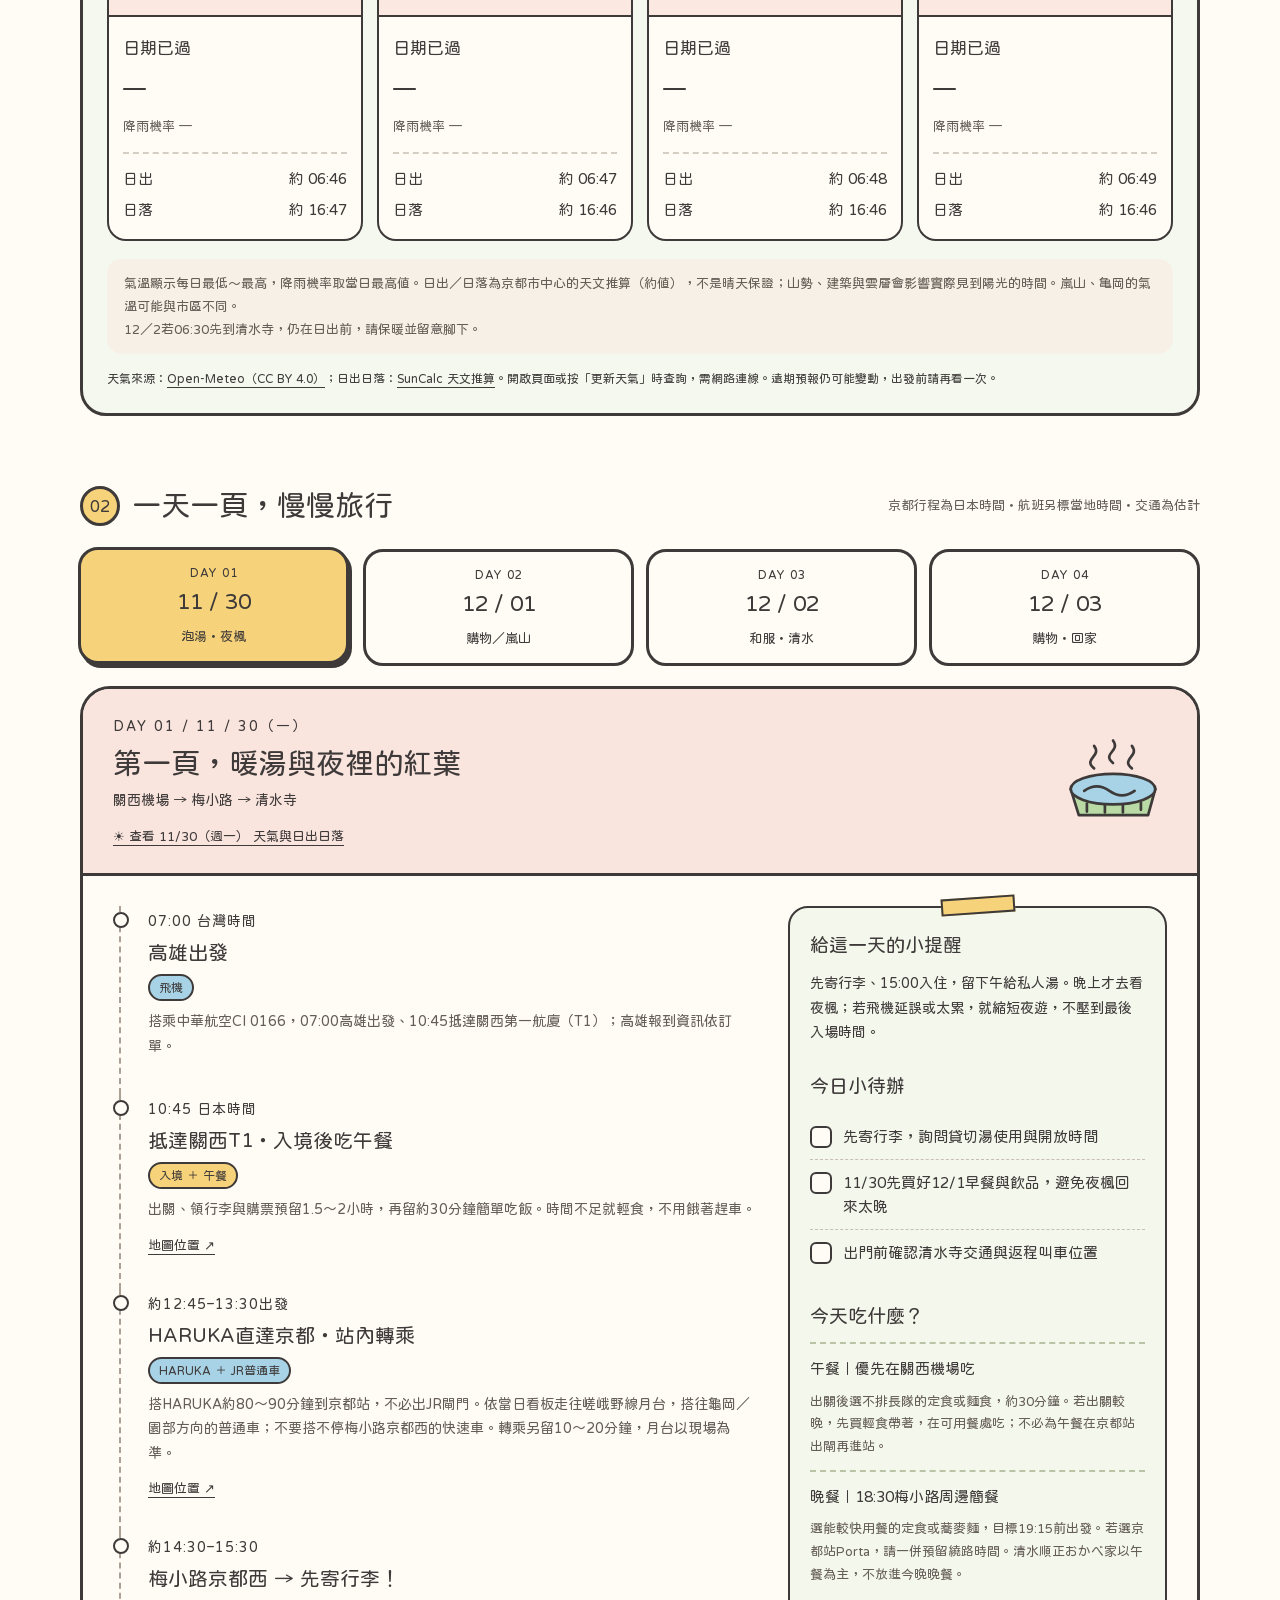
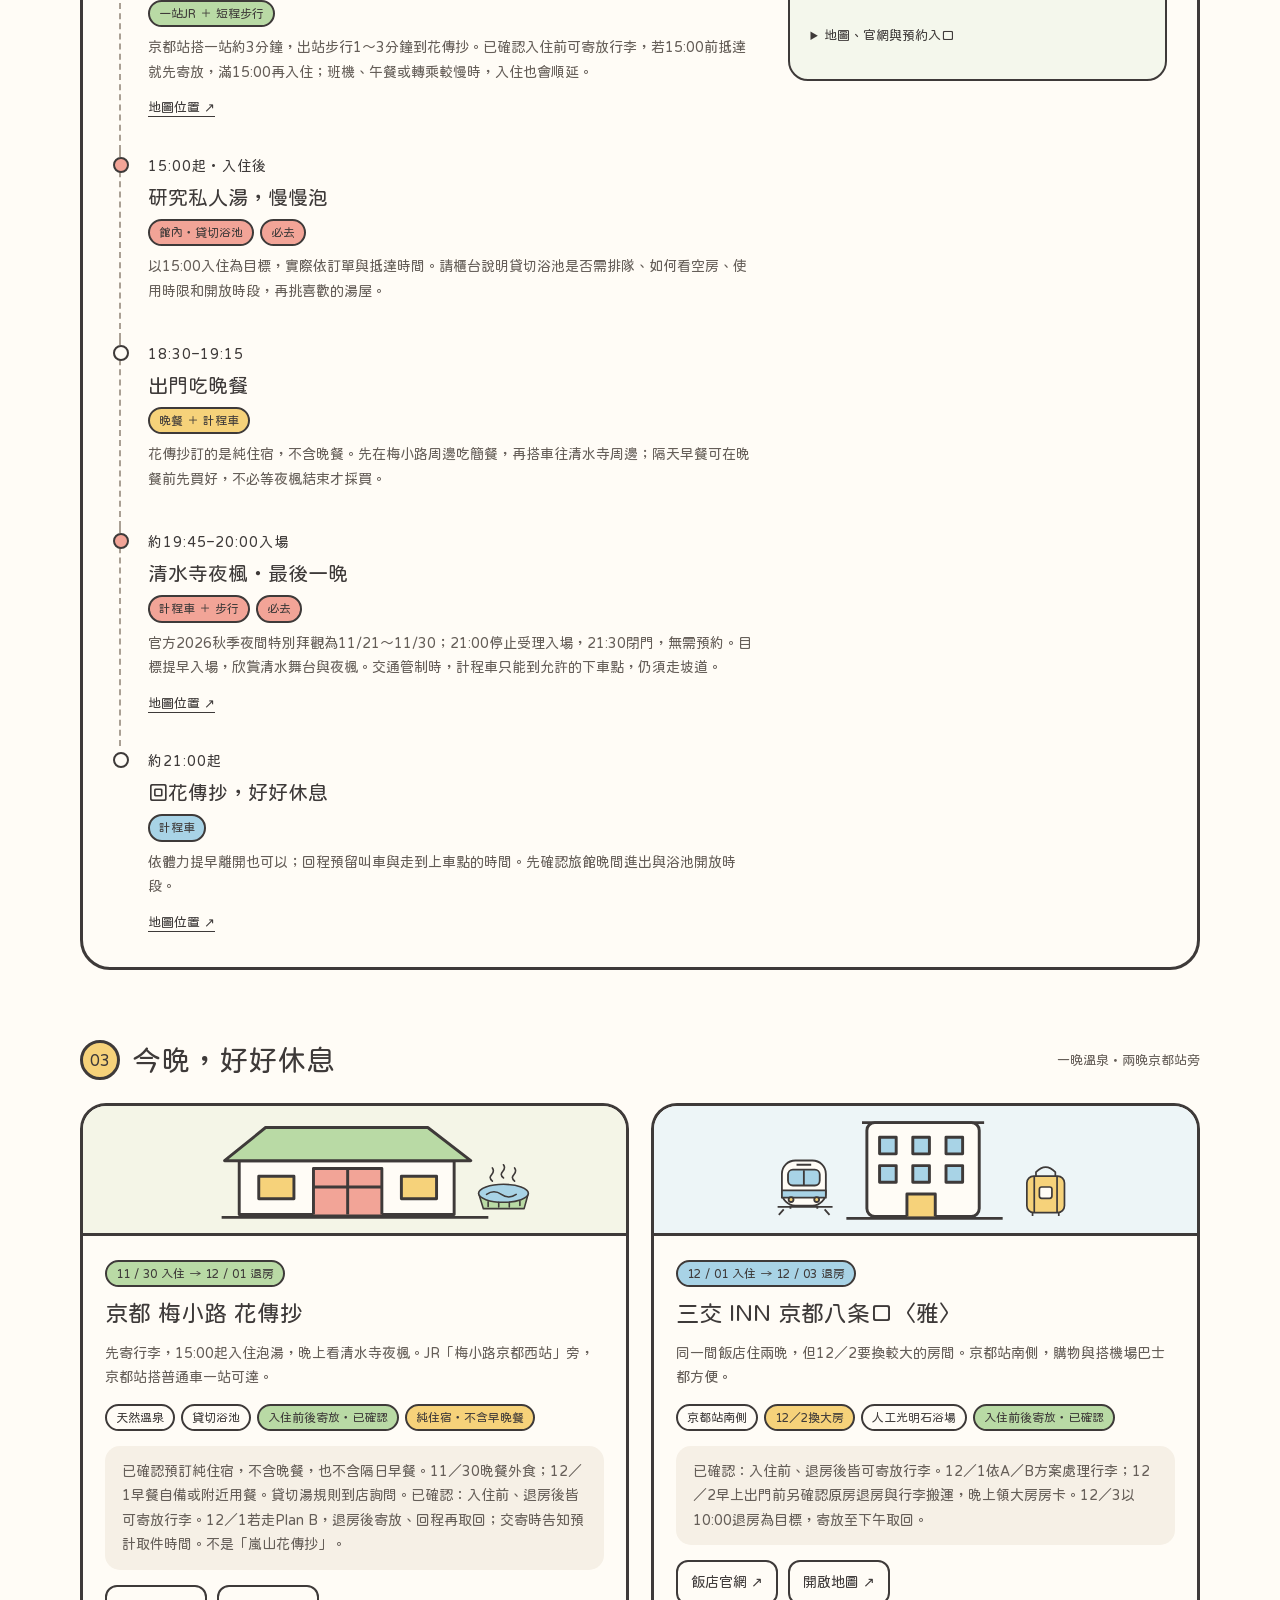
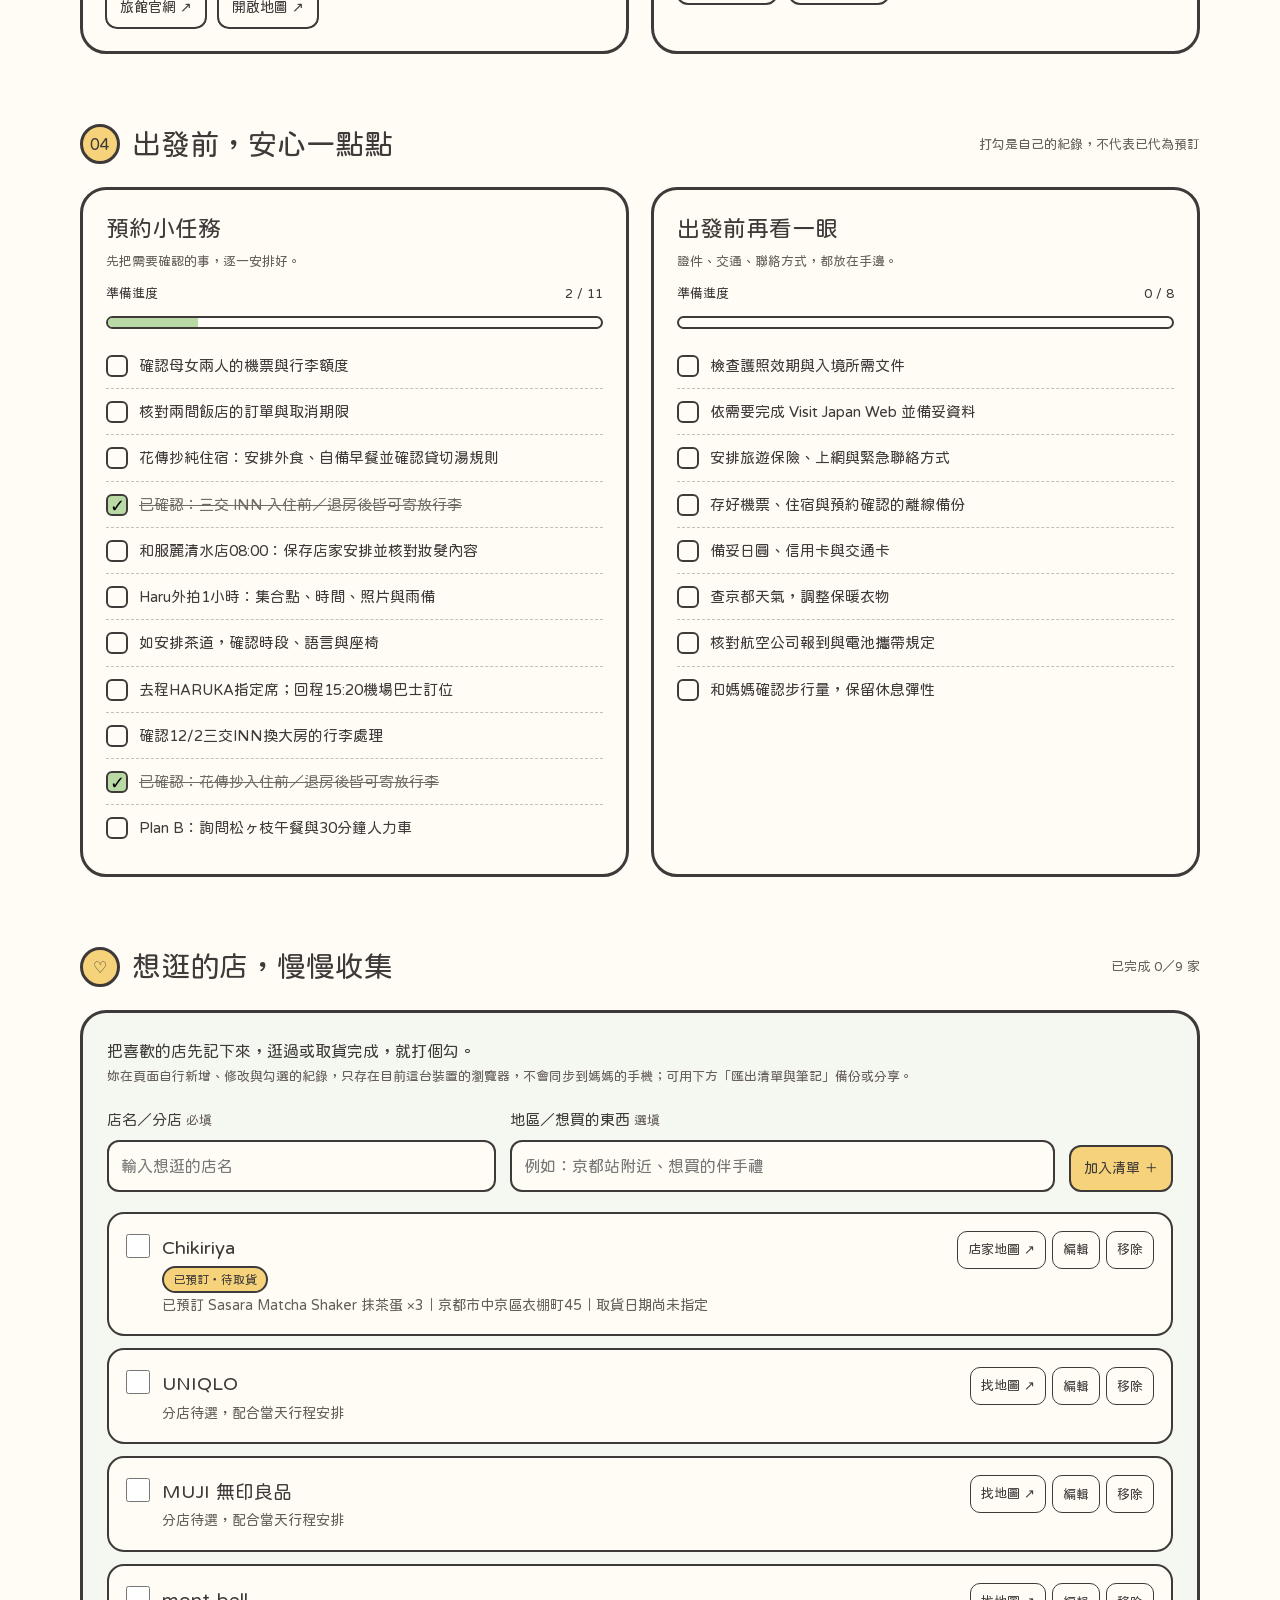
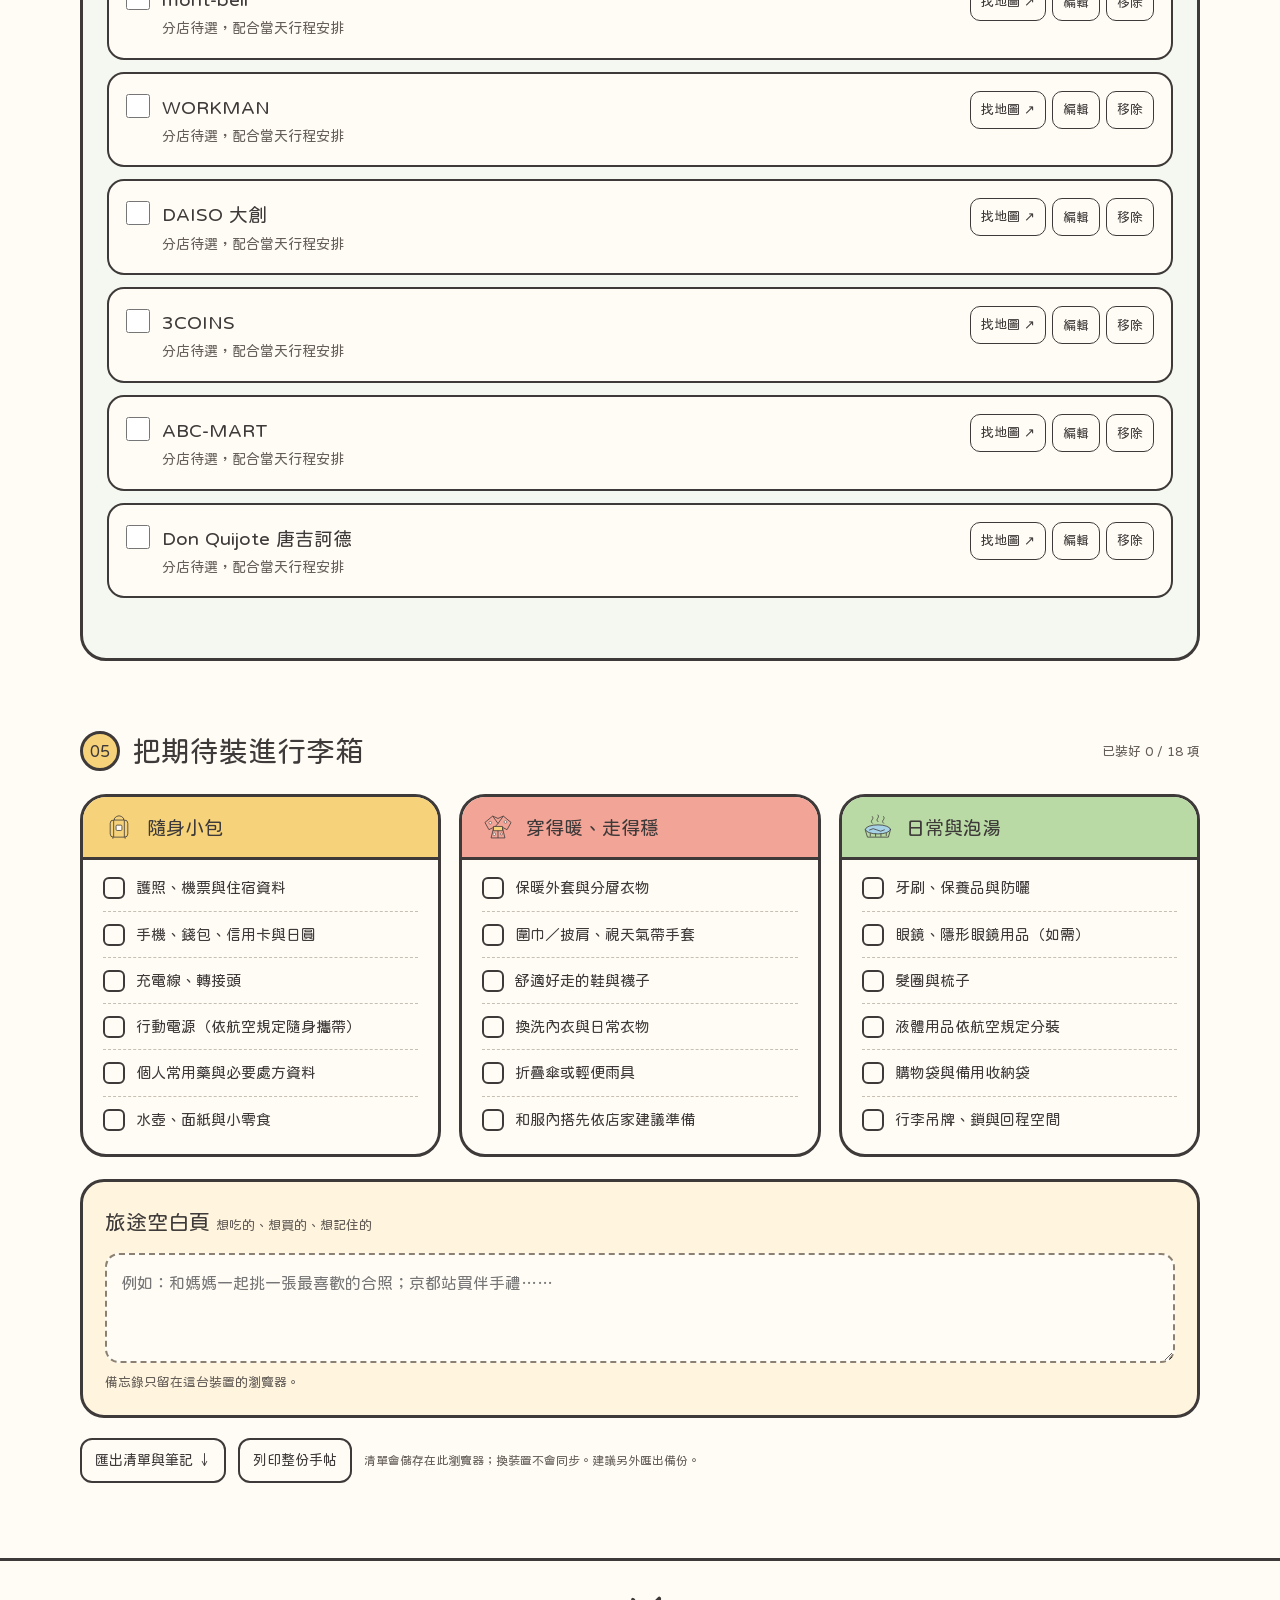
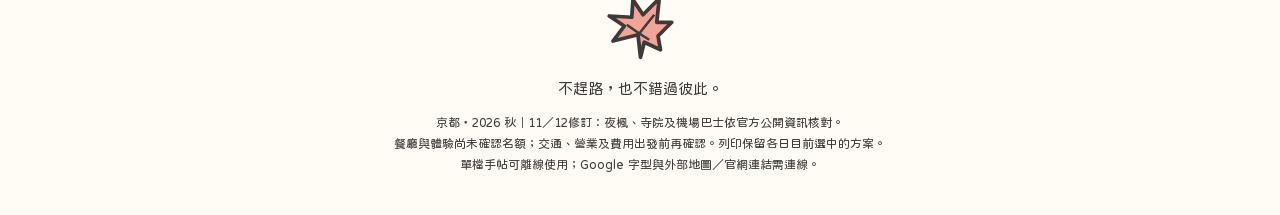
==== commit 943e41a1: "Redraw Kyoto flight ticket airplane icon" ====
--- a/index.html
+++ b/index.html
@@ -49,7 +49,7 @@
 <symbol id="kimono" viewBox="0 0 120 100"><g stroke="#3E3A39" stroke-width="3" stroke-linejoin="round"><path d="m40 9 20 9 20-9 29 24-15 27-18-9 10 40H34l10-40-18 9-15-27Z" fill="#F2A497"/><path d="m40 9 20 28 20-28M60 37 48 50" fill="none"/><path d="M43 48h34v16H43Z" fill="#F6D27A"/><path d="M60 64v27"/><g fill="#FFFCF6" stroke-width="2"><circle cx="31" cy="34" r="5"/><circle cx="88" cy="31" r="5"/><circle cx="46" cy="77" r="5"/><circle cx="73" cy="76" r="4"/></g></g></symbol>
 <symbol id="bamboo" viewBox="0 0 120 100"><g stroke="#3E3A39" stroke-width="3" stroke-linecap="round" stroke-linejoin="round"><path d="M30 92 34 8h10l-4 84Zm37 0L64 4h10l3 88Z" fill="#B9DAA5"/><path d="m32 29 11 1m-12 25 11 1m-12 22 11 1m24-54 11-1m-10 26 11-1m-10 25 11-1"/><path d="M36 38Q8 40 9 18q23 2 27 20Zm36-7q8-29 31-20-6 21-31 20Zm0 38q13-27 33-16-7 20-33 16ZM33 66Q10 65 9 48q19-2 24 18Z" fill="#B9DAA5"/></g></symbol>
 <symbol id="bag" viewBox="0 0 120 100"><g stroke="#3E3A39" stroke-width="3" stroke-linejoin="round"><path d="M43 25v-8q17-18 34 0v8" fill="none"/><rect x="27" y="24" width="66" height="64" rx="12" fill="#F6D27A"/><path d="M40 24v64m40-64v64" fill="none"/><rect x="49" y="43" width="22" height="20" rx="4" fill="#FFFCF6"/><path d="M37 88v6m46-6v6"/></g></symbol>
-<symbol id="plane" viewBox="0 0 90 50"><path d="M5 29h19L46 5h9l-9 24h25q17 0 14 7H45l9 11h-9L29 36H14Z" fill="#FFFCF6" stroke="#3E3A39" stroke-width="3" stroke-linejoin="round"/></symbol>
+<symbol id="plane" viewBox="0 0 90 50"><g stroke="#3E3A39" stroke-width="2.5" stroke-linejoin="round" stroke-linecap="round"><path d="M36 21 26 4h8l24 18v6L34 46h-8l10-17Z" fill="#B9D9E5"/><path d="m12 23-5-12h6l12 12v4L13 39H7l5-12Z" fill="#F4B4A4"/><path d="M8 22c19 0 39-2 61-1 8 0 14 2 17 4-3 2-9 4-17 4-22 1-42-1-61-1Z" fill="#FFFCF6"/><path d="m74 23 4 2-4 2" fill="none" stroke="#396B7F" stroke-width="2"/></g></symbol>
 <symbol id="bus" viewBox="0 0 120 100"><g stroke="#3E3A39" stroke-width="3" stroke-linejoin="round"><rect x="9" y="22" width="102" height="57" rx="12" fill="#A8D3E6"/><path d="M15 32h22v24H15Zm30 0h23v24H45Zm31 0h25v24H76Z" fill="#FFFCF6"/><path d="M9 64h102M85 64v15"/><circle cx="31" cy="80" r="10" fill="#FFFCF6"/><circle cx="91" cy="80" r="10" fill="#FFFCF6"/><circle cx="31" cy="80" r="3" fill="#F6D27A"/><circle cx="91" cy="80" r="3" fill="#F6D27A"/><path d="m49 15 8-6h18" fill="none"/></g></symbol></defs></svg>
 <a class="skip" href="#itinerary">跳至每日行程</a>
 <header class="nav"><div class="wrap nav-inner"><a class="brand" href="#home"><svg aria-hidden="true"><use href="#leaf"/></svg>京都小旅行</a><nav class="nav-links" aria-label="主要選單"><a href="#itinerary">每日行程</a><a href="#flights">航班</a><a href="#weather">天氣</a><a href="#stays">住宿</a><a href="#shops">想逛店家</a><a href="#prepare">出發準備</a><a href="#packing">行李</a></nav></div></header>
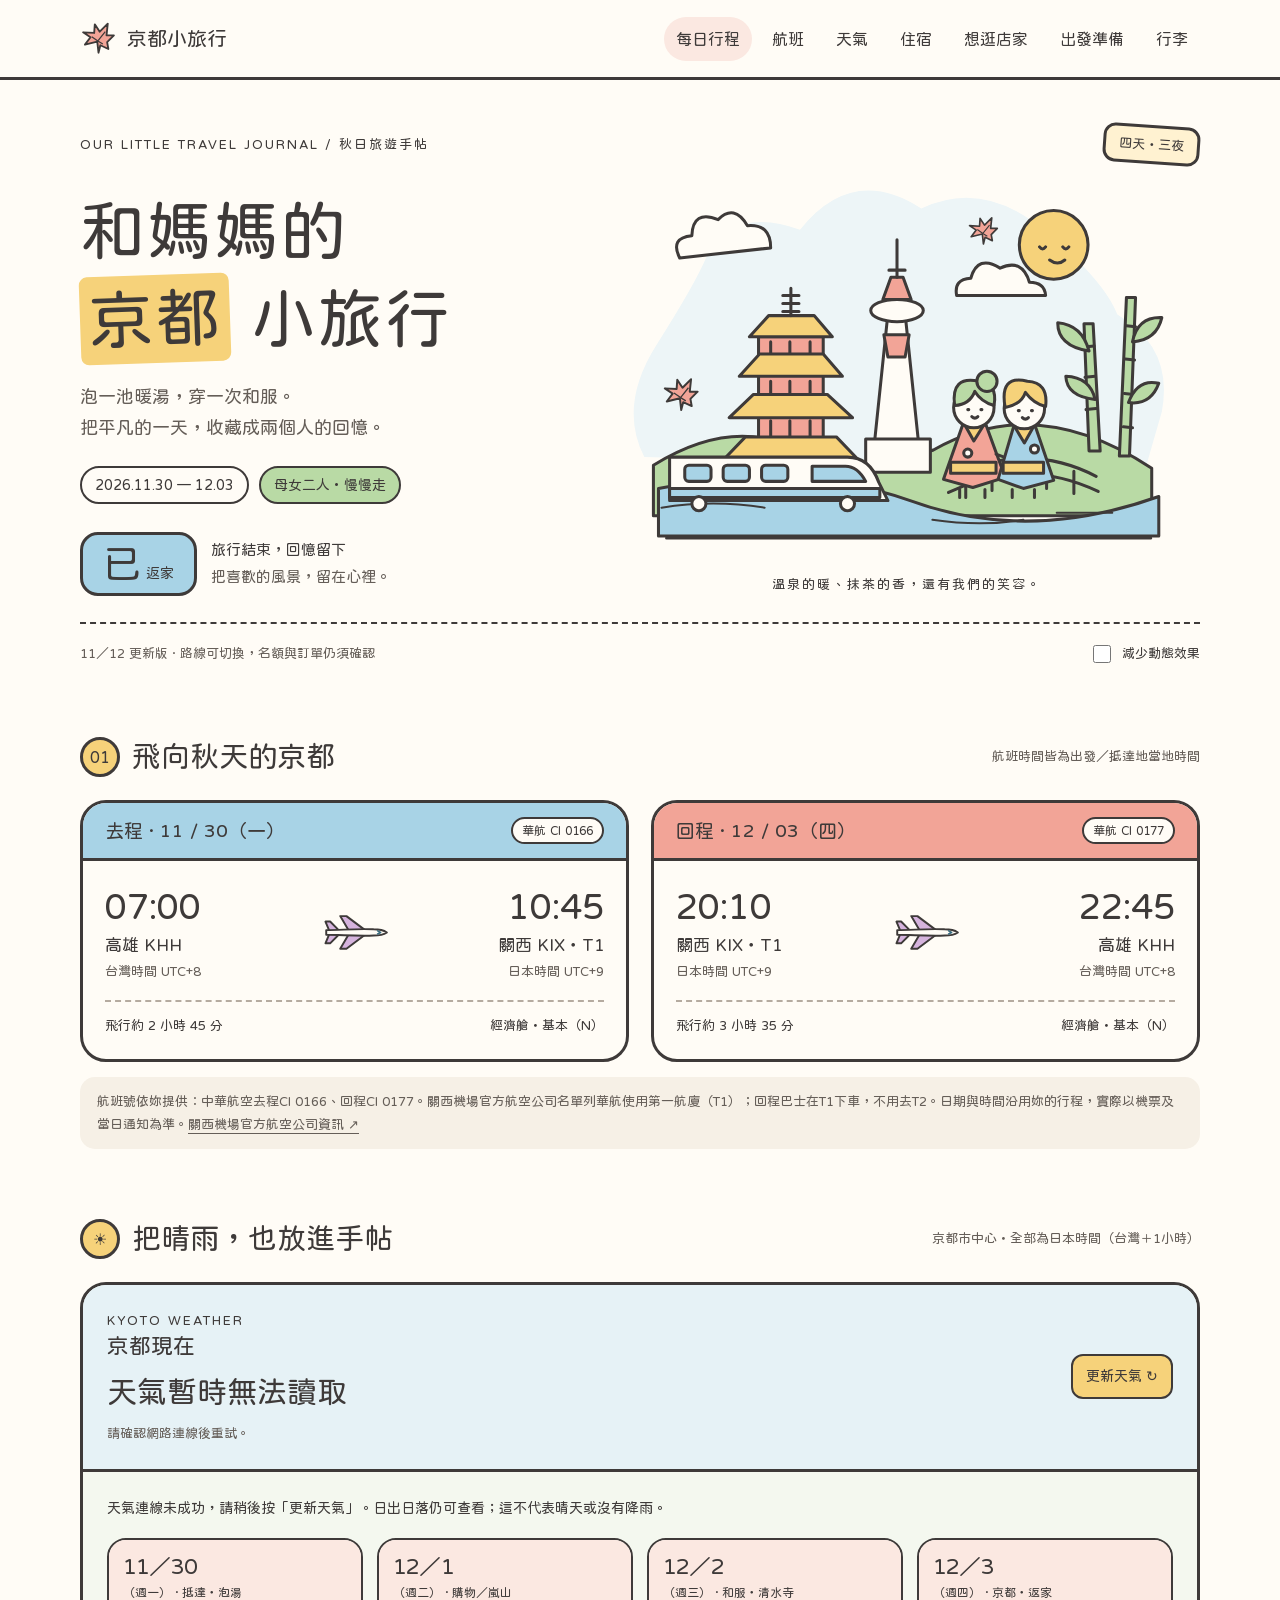
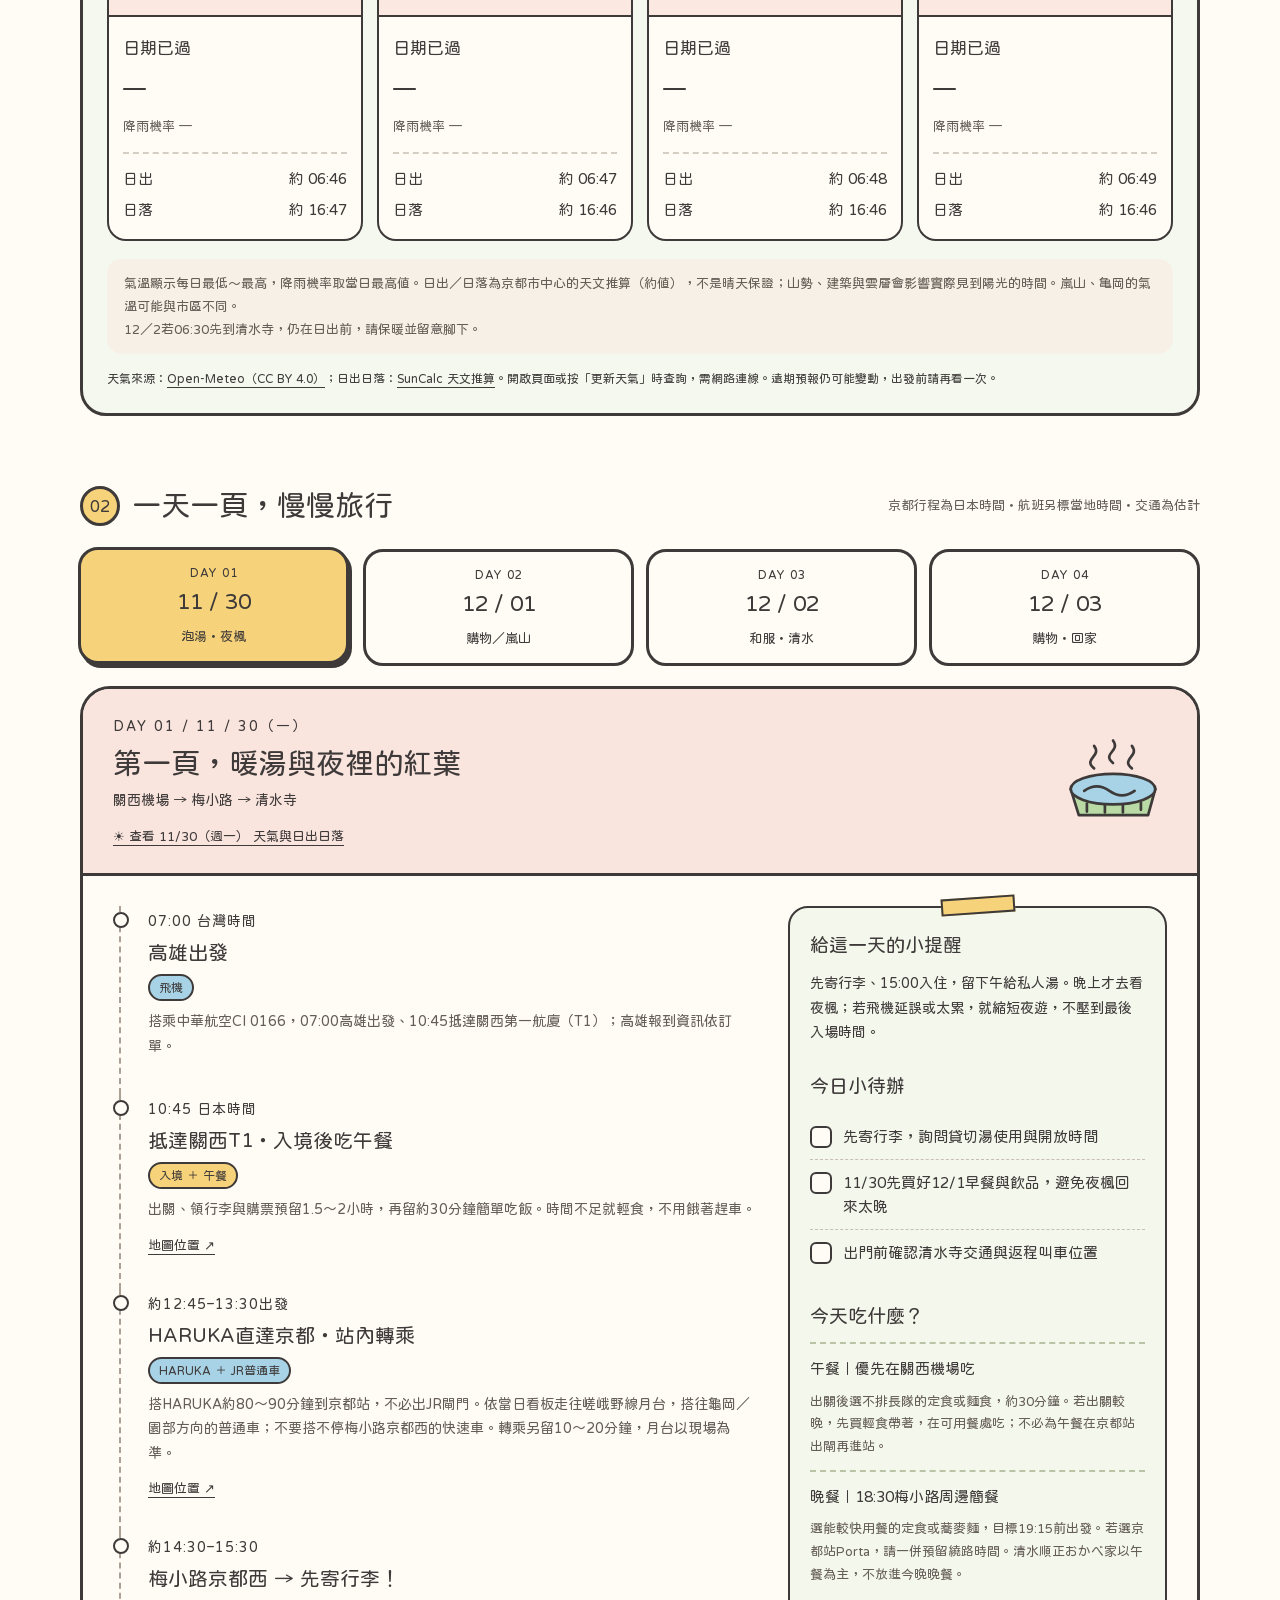
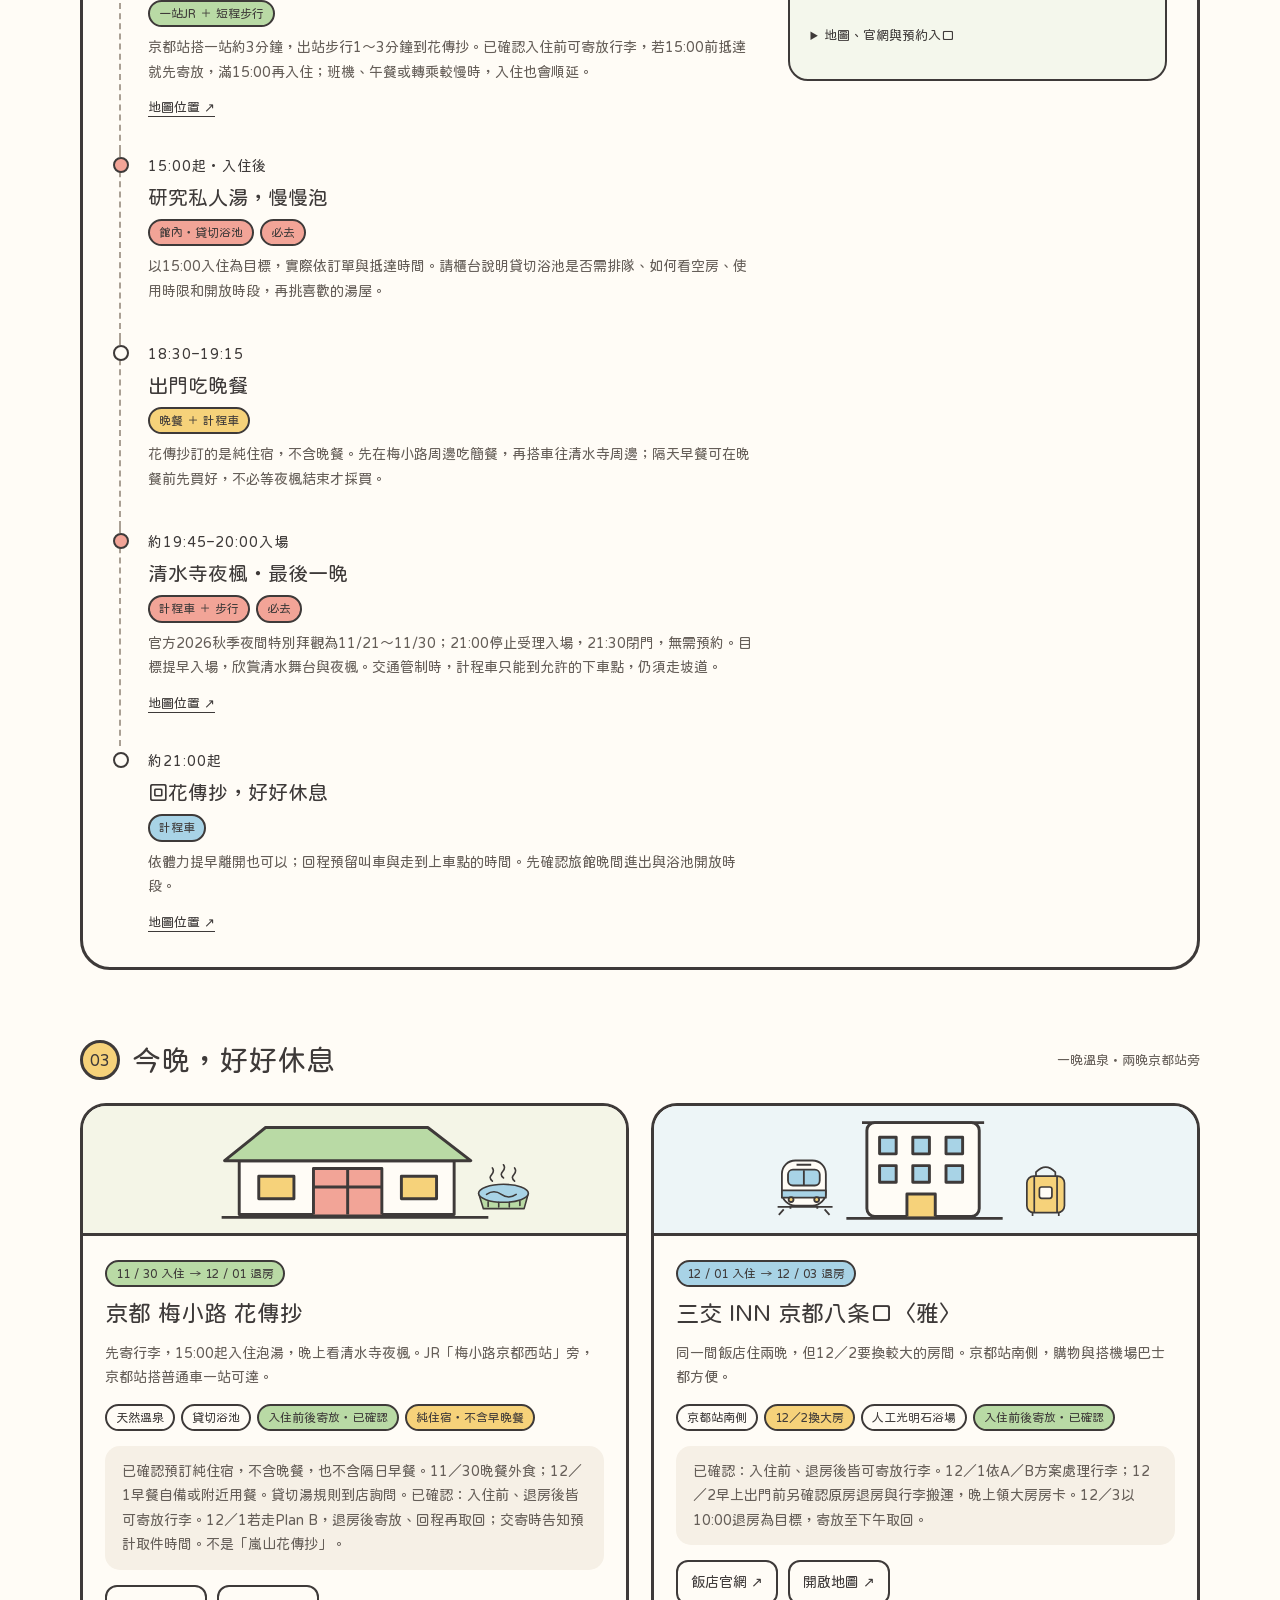
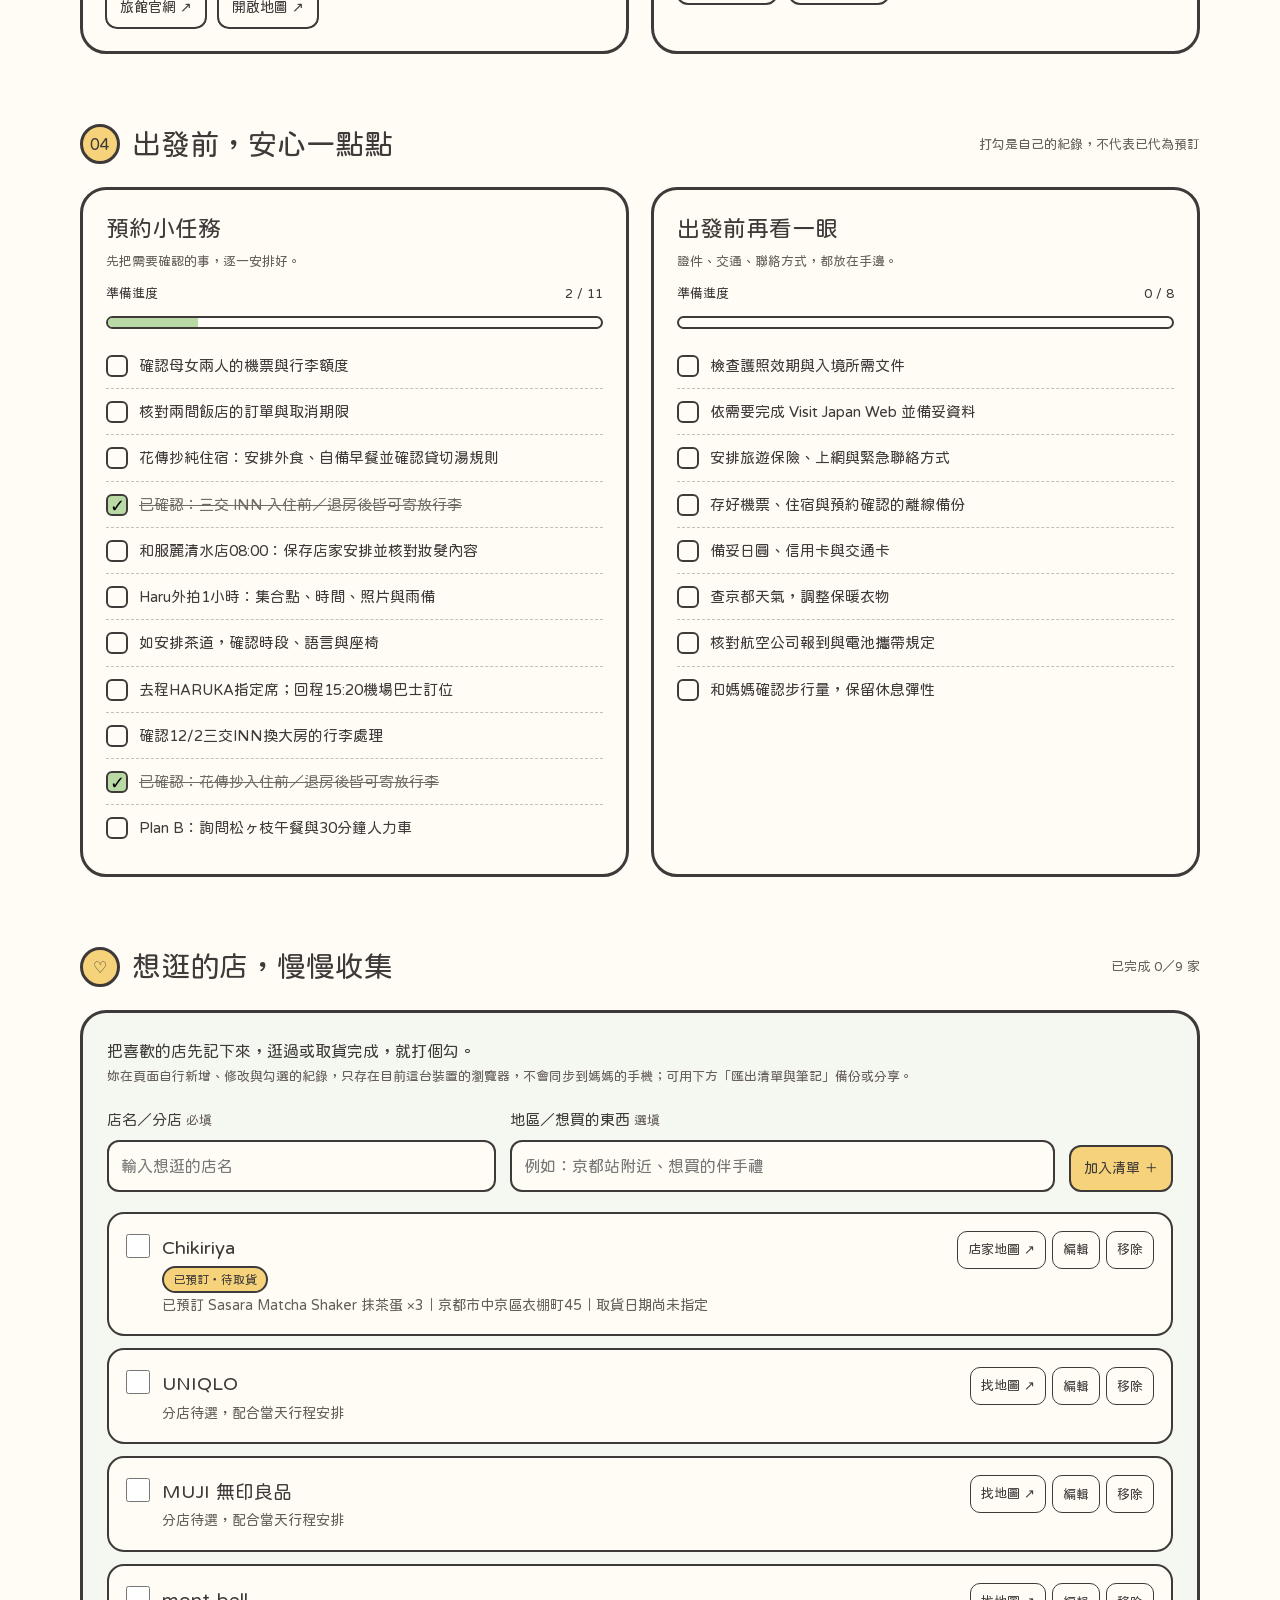
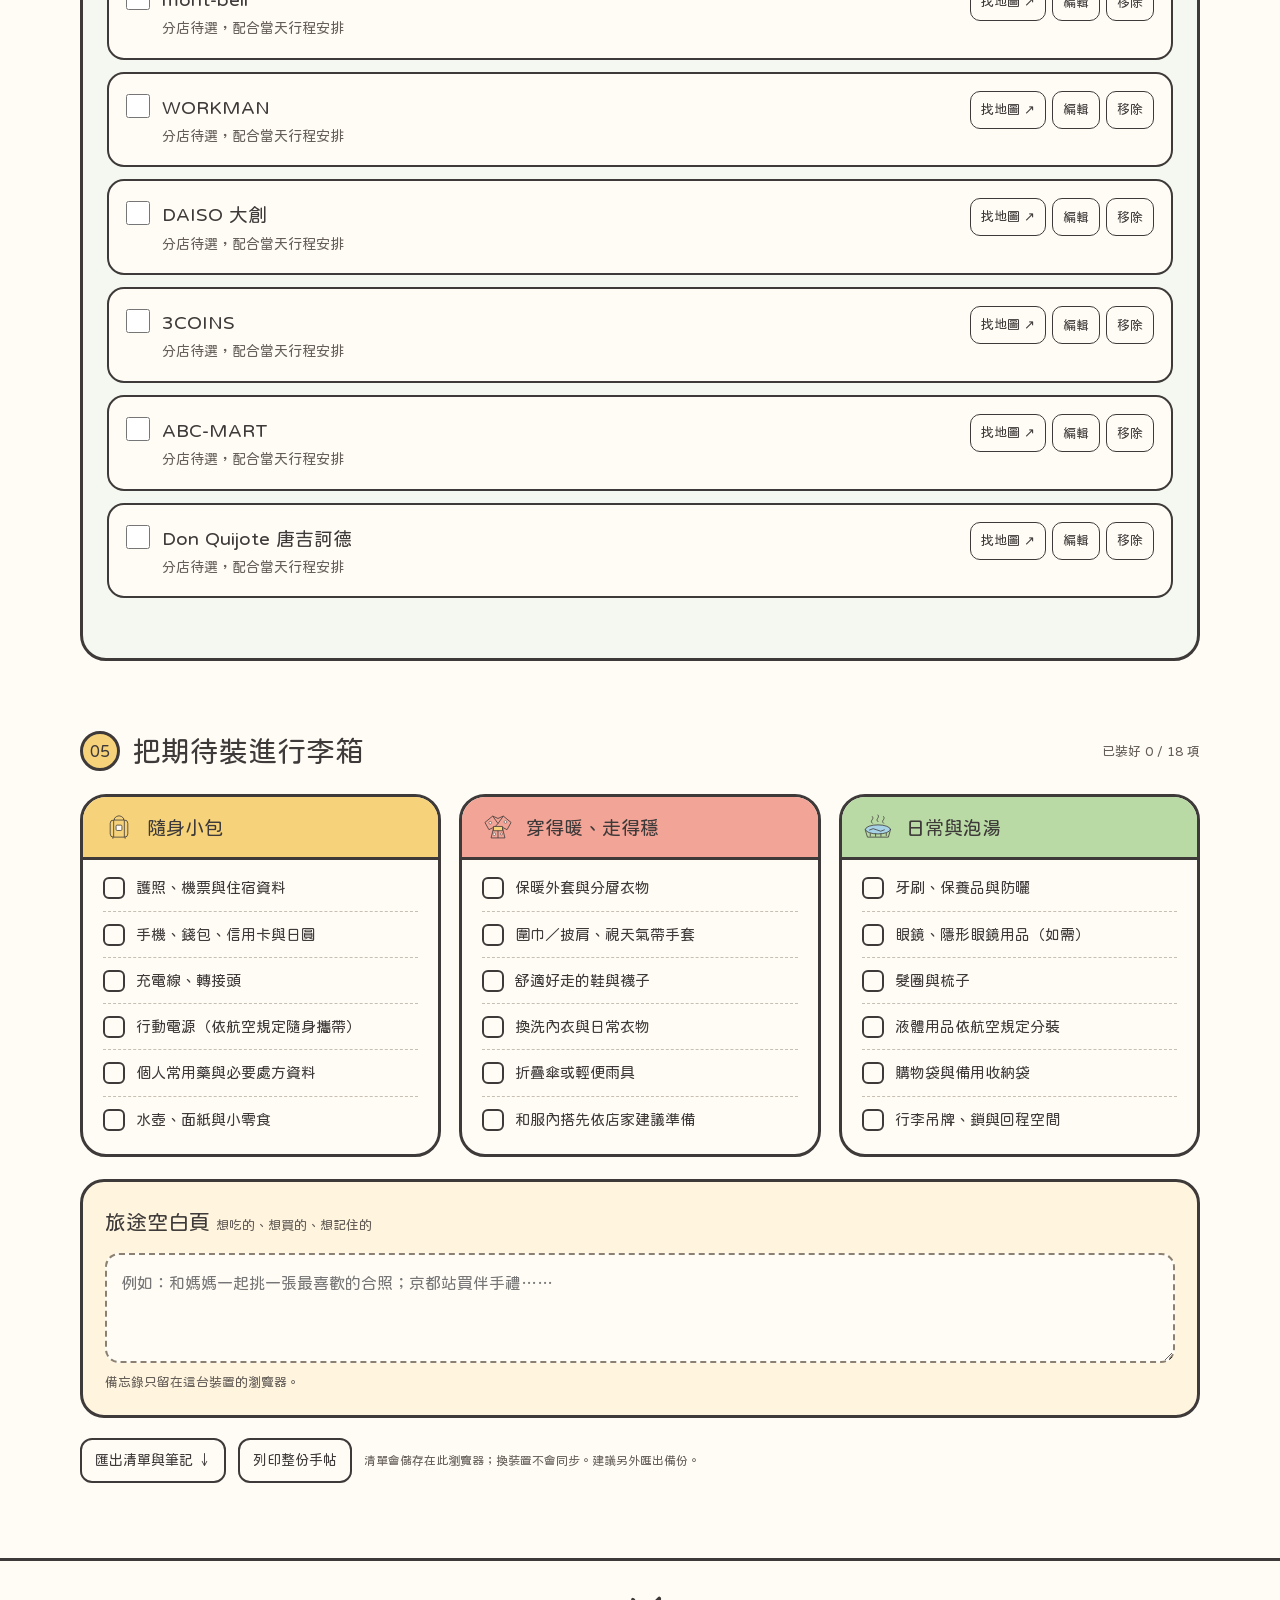
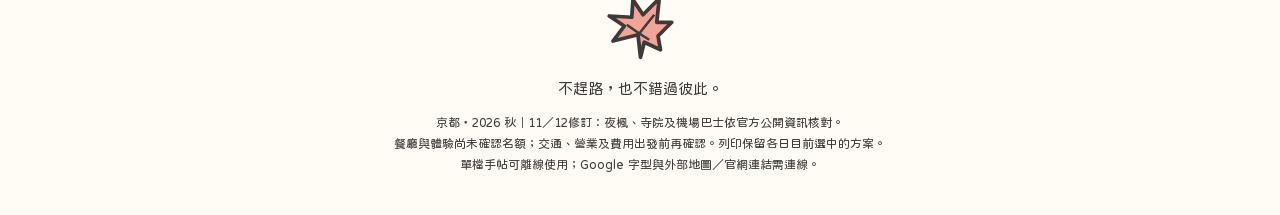
==== commit ce3338ec: "Make airplane wings and tail pastel purple" ====
--- a/index.html
+++ b/index.html
@@ -49,7 +49,7 @@
 <symbol id="kimono" viewBox="0 0 120 100"><g stroke="#3E3A39" stroke-width="3" stroke-linejoin="round"><path d="m40 9 20 9 20-9 29 24-15 27-18-9 10 40H34l10-40-18 9-15-27Z" fill="#F2A497"/><path d="m40 9 20 28 20-28M60 37 48 50" fill="none"/><path d="M43 48h34v16H43Z" fill="#F6D27A"/><path d="M60 64v27"/><g fill="#FFFCF6" stroke-width="2"><circle cx="31" cy="34" r="5"/><circle cx="88" cy="31" r="5"/><circle cx="46" cy="77" r="5"/><circle cx="73" cy="76" r="4"/></g></g></symbol>
 <symbol id="bamboo" viewBox="0 0 120 100"><g stroke="#3E3A39" stroke-width="3" stroke-linecap="round" stroke-linejoin="round"><path d="M30 92 34 8h10l-4 84Zm37 0L64 4h10l3 88Z" fill="#B9DAA5"/><path d="m32 29 11 1m-12 25 11 1m-12 22 11 1m24-54 11-1m-10 26 11-1m-10 25 11-1"/><path d="M36 38Q8 40 9 18q23 2 27 20Zm36-7q8-29 31-20-6 21-31 20Zm0 38q13-27 33-16-7 20-33 16ZM33 66Q10 65 9 48q19-2 24 18Z" fill="#B9DAA5"/></g></symbol>
 <symbol id="bag" viewBox="0 0 120 100"><g stroke="#3E3A39" stroke-width="3" stroke-linejoin="round"><path d="M43 25v-8q17-18 34 0v8" fill="none"/><rect x="27" y="24" width="66" height="64" rx="12" fill="#F6D27A"/><path d="M40 24v64m40-64v64" fill="none"/><rect x="49" y="43" width="22" height="20" rx="4" fill="#FFFCF6"/><path d="M37 88v6m46-6v6"/></g></symbol>
-<symbol id="plane" viewBox="0 0 90 50"><g stroke="#3E3A39" stroke-width="2.5" stroke-linejoin="round" stroke-linecap="round"><path d="M36 21 26 4h8l24 18v6L34 46h-8l10-17Z" fill="#B9D9E5"/><path d="m12 23-5-12h6l12 12v4L13 39H7l5-12Z" fill="#F4B4A4"/><path d="M8 22c19 0 39-2 61-1 8 0 14 2 17 4-3 2-9 4-17 4-22 1-42-1-61-1Z" fill="#FFFCF6"/><path d="m74 23 4 2-4 2" fill="none" stroke="#396B7F" stroke-width="2"/></g></symbol>
+<symbol id="plane" viewBox="0 0 90 50"><g stroke="#3E3A39" stroke-width="2.5" stroke-linejoin="round" stroke-linecap="round"><path d="M36 21 26 4h8l24 18v6L34 46h-8l10-17Z" fill="#D5B3DD"/><path d="m12 23-5-12h6l12 12v4L13 39H7l5-12Z" fill="#D5B3DD"/><path d="M8 22c19 0 39-2 61-1 8 0 14 2 17 4-3 2-9 4-17 4-22 1-42-1-61-1Z" fill="#FFFCF6"/><path d="m74 23 4 2-4 2" fill="none" stroke="#396B7F" stroke-width="2"/></g></symbol>
 <symbol id="bus" viewBox="0 0 120 100"><g stroke="#3E3A39" stroke-width="3" stroke-linejoin="round"><rect x="9" y="22" width="102" height="57" rx="12" fill="#A8D3E6"/><path d="M15 32h22v24H15Zm30 0h23v24H45Zm31 0h25v24H76Z" fill="#FFFCF6"/><path d="M9 64h102M85 64v15"/><circle cx="31" cy="80" r="10" fill="#FFFCF6"/><circle cx="91" cy="80" r="10" fill="#FFFCF6"/><circle cx="31" cy="80" r="3" fill="#F6D27A"/><circle cx="91" cy="80" r="3" fill="#F6D27A"/><path d="m49 15 8-6h18" fill="none"/></g></symbol></defs></svg>
 <a class="skip" href="#itinerary">跳至每日行程</a>
 <header class="nav"><div class="wrap nav-inner"><a class="brand" href="#home"><svg aria-hidden="true"><use href="#leaf"/></svg>京都小旅行</a><nav class="nav-links" aria-label="主要選單"><a href="#itinerary">每日行程</a><a href="#flights">航班</a><a href="#weather">天氣</a><a href="#stays">住宿</a><a href="#shops">想逛店家</a><a href="#prepare">出發準備</a><a href="#packing">行李</a></nav></div></header>
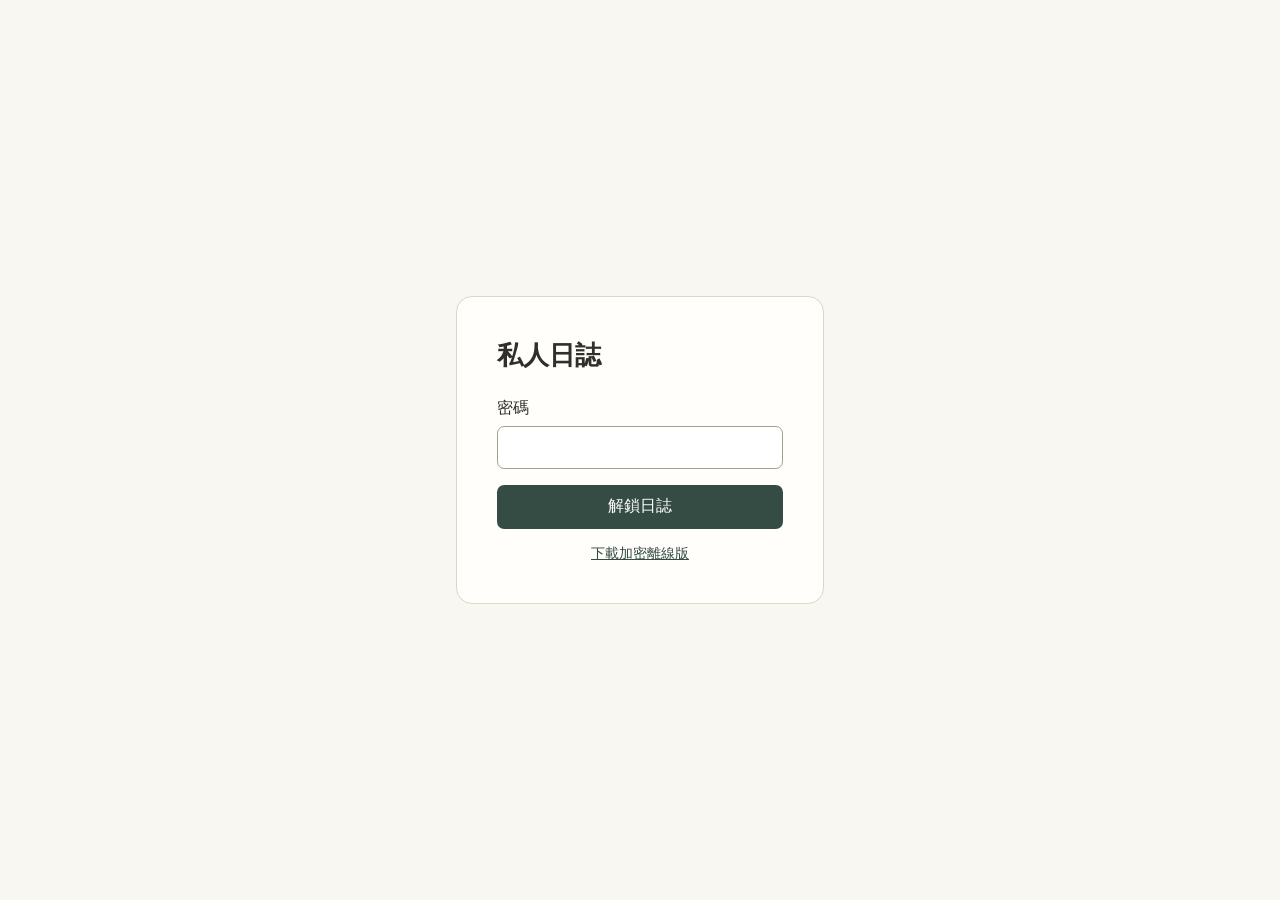
==== commit e11c3d8f: "Publish the encrypted travel journals" ====
--- a/index.html
+++ b/index.html
@@ -1,1327 +1,1667 @@
 <!doctype html>
 <html lang="zh-Hant">
 <head>
-<meta charset="utf-8"><meta name="viewport" content="width=device-width, initial-scale=1">
-<meta name="robots" content="noindex, nofollow">
-<meta name="theme-color" content="#FFFCF6">
-<meta name="description" content="和媽媽的京都四天三夜小旅行：溫泉、和服、嵐山與旅行準備清單。">
-<title>和媽媽的京都小旅行｜2026 秋日旅遊手帖</title>
-<link rel="preconnect" href="https://fonts.googleapis.com"><link rel="preconnect" href="https://fonts.gstatic.com" crossorigin>
-<link href="https://fonts.googleapis.com/css2?family=Huninn&display=swap" rel="stylesheet">
-<style>
-:root{--paper:#FFFCF6;--ink:#3E3A39;--pink:#F2A497;--yellow:#F6D27A;--blue:#A8D3E6;--green:#B9DAA5;--line:3px solid var(--ink);--radius:26px;--muted:#655E58}
-*{box-sizing:border-box}html{scroll-behavior:smooth;scroll-padding-top:130px}body{margin:0;background:var(--paper);color:var(--ink);font-family:'Huninn','Noto Sans TC',sans-serif;font-size:16px;line-height:1.75}button,input,textarea{font:inherit}button,a,input,label{-webkit-tap-highlight-color:transparent}button,a{touch-action:manipulation}a{color:inherit;text-underline-offset:4px}button{color:var(--ink);cursor:pointer}button:focus-visible,a:focus-visible,input:focus-visible,textarea:focus-visible{outline:3px solid #396B7F;outline-offset:5px}svg{display:block}h1,h2,h3,p{margin:0}h1,h2,h3{line-height:1.35;font-weight:400}button{border:var(--line);background:var(--paper)}[hidden]{display:none!important}.wrap{width:min(1120px,calc(100% - 40px));margin:auto}.skip{position:fixed;top:-90px;left:16px;background:var(--yellow);padding:12px;z-index:99}.skip:focus{top:10px}.nav{position:fixed;inset:0 0 auto;z-index:20;border-bottom:var(--line);background:var(--paper)}.nav-inner{min-height:77px;display:flex;align-items:center;justify-content:space-between;gap:25px}.brand{display:flex;align-items:center;gap:10px;text-decoration:none;white-space:nowrap;font-size:20px}.brand svg{width:37px;height:37px}.nav-links{display:flex;gap:8px;overflow-x:auto;scrollbar-width:thin}.nav-links a{padding:8px 12px;border-radius:99px;text-decoration:none;white-space:nowrap}.nav-links a:hover{background:#FBE8E1}.nav-links a:first-child{background:#FBE8E1}main{padding-top:77px}.eyebrow{font-size:13px;letter-spacing:2px}.hero{padding:48px 0 36px;position:relative}.hero-top{display:flex;align-items:center;justify-content:space-between;gap:12px}.stamp{border:var(--line);border-radius:12px;padding:5px 13px;font-size:13px;transform:rotate(4deg);background:#FFF2D1}.hero-grid{display:grid;grid-template-columns:1fr 1.15fr;align-items:center;gap:24px}.hero h1{font-size:clamp(38px,5.1vw,65px);letter-spacing:2px;margin:23px 0 18px}.marker{display:inline-block;background:var(--yellow);border-radius:8px;padding:0 8px;transform:rotate(-2deg)}.hero-copy>p{max-width:420px;font-size:18px;color:var(--muted)}.hero-meta{display:flex;flex-wrap:wrap;gap:10px;margin:22px 0}.pill,.tag{display:inline-flex;align-items:center;gap:6px;border:2px solid var(--ink);border-radius:99px;padding:4px 12px;font-size:13px;background:var(--paper);line-height:1.6}.pill{font-size:14px;padding:6px 13px}.pink{background:var(--pink)}.yellow{background:var(--yellow)}.blue{background:var(--blue)}.green{background:var(--green)}.hero-art{position:relative}.hero-art svg{width:100%;height:auto}.caption{text-align:center;font-size:13px;letter-spacing:2px;margin-top:5px}.countdown{display:flex;align-items:center;gap:14px;margin-top:28px}.count-box{background:var(--blue);border:var(--line);border-radius:18px;padding:6px 20px;min-width:100px;text-align:center}.count-box strong{font-size:38px;font-weight:400;line-height:1.2}.count-box span{font-size:14px}.countdown p{font-size:15px}.subtle{color:var(--muted);font-size:13px}.hero-footer{margin-top:26px;display:flex;justify-content:space-between;gap:16px;align-items:center;border-top:2px dashed var(--ink);padding-top:18px}.motion-toggle{display:flex;align-items:center;gap:8px;font-size:13px;cursor:pointer}.motion-toggle input{accent-color:var(--ink);width:18px;height:18px}.section{padding:35px 0}.section-head{display:flex;gap:12px;align-items:center;justify-content:space-between;margin-bottom:23px}.section-title{display:flex;gap:12px;align-items:center}.number{width:40px;height:40px;border:var(--line);border-radius:50%;display:grid;place-items:center;flex-shrink:0;background:var(--yellow);font-size:16px}.section h2{font-size:29px}.section-note{font-size:13px;color:var(--muted)}.cards{display:grid;grid-template-columns:1fr 1fr;gap:22px}.card{border:var(--line);border-radius:var(--radius);background:var(--paper);overflow:hidden}.card-header{padding:14px 22px;border-bottom:var(--line);display:flex;gap:12px;justify-content:space-between;align-items:center}.card-header h3{font-size:19px}.flight-body{padding:22px}.flight-route{display:grid;grid-template-columns:1fr 70px 1fr;gap:6px;align-items:center}.airport:last-child{text-align:right}.airport strong{display:block;font-size:36px;font-weight:400;line-height:1.3}.airport span{display:block;font-size:17px}.airport small{display:block;color:var(--muted);font-size:13px}.flight-route svg{width:100%}.flight-footer{border-top:2px dashed #B5ABA0;margin-top:18px;padding-top:12px;display:flex;justify-content:space-between;gap:12px;font-size:13px}.note{margin-top:15px;padding:13px 17px;background:#F6F0E6;border-radius:15px;font-size:13px;color:var(--muted)}.days{display:grid;grid-template-columns:repeat(4,1fr);gap:12px;margin-bottom:20px}.day-tab{border-radius:20px;padding:12px 8px;position:relative;transition:transform .2s;background:var(--paper);min-height:100px}.day-tab:hover{transform:translateY(-3px)}.day-tab[aria-selected=true]{background:var(--yellow);box-shadow:3px 4px 0 var(--ink);transform:translate(-2px,-2px)}.day-tab small{display:block;font-size:12px;letter-spacing:1px}.day-tab strong{display:block;font-size:22px;font-weight:400}.day-tab span{font-size:13px}.day-panel{border:var(--line);border-radius:30px;overflow:hidden}.day-banner{background:#F9E4DE;padding:25px 30px;display:flex;align-items:center;gap:20px;justify-content:space-between;border-bottom:var(--line)}.day-banner h3{font-size:29px;margin:5px 0}.day-banner p{font-size:14px}.day-banner svg{width:108px;height:108px;flex-shrink:0}.day-content{display:grid;grid-template-columns:1.8fr 1fr;gap:32px;padding:30px}.timeline{list-style:none;margin:0;padding:0}.event{position:relative;padding:0 0 28px 27px;border-left:2px dashed #AAA094;margin-left:6px}.event:last-child{border-color:transparent;padding-bottom:0}.event:before{content:'';position:absolute;left:-8px;top:6px;width:12px;height:12px;border:2px solid var(--ink);border-radius:50%;background:var(--paper)}.event.must:before{background:var(--pink)}.event time{font-size:14px;letter-spacing:1px}.event h4{font-size:20px;font-weight:400;margin:4px 0 7px;line-height:1.45}.event p{font-size:14px;color:var(--muted);margin:8px 0}.tags{display:flex;flex-wrap:wrap;gap:6px}.tag{padding:2px 9px;font-size:12px}.must-tag{background:var(--pink)}.map-link{font-size:13px;display:inline-block;padding:4px 0}.side-note{background:#F4F7EC;border:2px solid var(--ink);border-radius:20px;padding:20px;align-self:start;position:relative}.side-note h4{margin:0 0 10px;font-size:19px;font-weight:400}.side-note>p{font-size:14px}.side-note .checklist{margin-top:12px}.tape{width:74px;height:17px;background:var(--yellow);border:2px solid var(--ink);position:absolute;top:-11px;left:calc(50% - 37px);transform:rotate(-4deg)}.hotel-body{padding:22px}.hotel-body h3{font-size:23px;margin:11px 0}.hotel-body>p{font-size:14px;color:var(--muted);margin-bottom:14px}.hotel-art{height:130px;width:100%;background:#EDF5F7;border-bottom:var(--line)}.hotel-art.alt{background:#F4F5E7}.links{display:flex;flex-wrap:wrap;gap:10px}.button-link,.small-button{display:inline-flex;justify-content:center;align-items:center;gap:7px;text-decoration:none;border:2px solid var(--ink);border-radius:12px;padding:8px 13px;font-size:14px;min-height:43px;background:var(--paper)}.button-link:hover,.small-button:hover{background:#FFF0C7}.check-card{padding:23px}.check-card h3{font-size:23px;margin-bottom:6px}.checklist{display:grid;gap:0;margin:14px 0 0;padding:0;list-style:none}.checklist li{border-top:1px dashed #C7BFB3}.checklist li:first-child{border-top:0}.checklist label{display:flex;gap:11px;align-items:flex-start;padding:11px 0;cursor:pointer;font-size:15px;line-height:1.55;min-height:44px}.checklist input{appearance:none;flex-shrink:0;width:22px;height:22px;border:2px solid var(--ink);border-radius:6px;background:var(--paper);margin:1px 0 0;display:grid;place-content:center;cursor:pointer}.checklist input:checked{background:var(--green)}.checklist input:checked:after{content:'✓';font-size:18px;line-height:1}.checklist input:checked+span{text-decoration:line-through;color:#706B64}.progress-track{height:13px;border:2px solid var(--ink);border-radius:99px;overflow:hidden;background:var(--paper);margin-top:11px}.progress-fill{height:100%;width:0;background:var(--green);transition:width .3s}.progress-meta{display:flex;justify-content:space-between;align-items:center;gap:12px;font-size:13px;margin-top:9px}.packing-grid{display:grid;grid-template-columns:repeat(3,1fr);gap:18px}.pack-heading{padding:14px 20px;border-bottom:var(--line);font-size:19px;display:flex;align-items:center;gap:12px}.pack-heading svg{width:32px;height:32px}.packing-grid .checklist{padding:0 20px 12px;margin-top:5px}.memo{margin-top:22px;border:var(--line);border-radius:24px;background:#FFF5DF;padding:22px}.memo label{font-size:21px;display:block;margin-bottom:12px}.memo textarea{resize:vertical;width:100%;min-height:110px;border:2px dashed #8C8072;background:var(--paper);border-radius:14px;color:var(--ink);padding:14px;font-size:16px;line-height:1.8}.toolbar{display:flex;flex-wrap:wrap;align-items:center;gap:12px;margin-top:20px}.storage-note{font-size:12px;color:var(--muted);flex:1;min-width:200px}.footer{margin-top:40px;padding:30px 0 40px;border-top:var(--line);text-align:center}.footer svg{width:75px;height:75px;margin:0 auto 10px}.footer p{font-size:15px}.footer small{font-size:12px;display:block;margin-top:10px}.floating{animation:float 5s ease-in-out infinite;transform-box:fill-box;transform-origin:center}.sway{animation:sway 4s ease-in-out infinite;transform-box:fill-box;transform-origin:bottom}.steam{animation:steam 3s ease-in-out infinite}.bounce{animation:bounce .38s ease-out}.delay{animation-delay:-2s}@keyframes float{50%{transform:translateY(-7px)}}@keyframes sway{50%{transform:rotate(3deg)}}@keyframes steam{50%{opacity:.35;transform:translateY(-5px)}}@keyframes bounce{0%{transform:translateY(9px);opacity:.3}65%{transform:translateY(-3px)}100%{transform:translateY(0);opacity:1}}html.reduce-motion *,html.reduce-motion *:before{animation:none!important;transition:none!important;scroll-behavior:auto!important}html.reduce-motion{scroll-behavior:auto}@media(prefers-reduced-motion:reduce){*,*:before{animation:none!important;transition:none!important}html{scroll-behavior:auto}}
-@media(max-width:760px){.wrap{width:calc(100% - 32px)}.nav-inner{flex-wrap:wrap;gap:4px;padding:10px 0 8px;min-height:102px}.brand{font-size:17px}.brand svg{width:28px;height:28px}.nav-links{width:100%;gap:8px;justify-content:space-between}.nav-links a{font-size:13px;padding:4px 10px;min-height:32px}.nav-inner .brand:after{content:'KYOTO · 2026';font-size:11px;letter-spacing:1px;margin-left:12px}main{padding-top:107px}.hero{padding:27px 0 20px}.hero-top .eyebrow{font-size:10px;letter-spacing:1px}.stamp{font-size:11px;padding:4px 9px}.hero-grid{grid-template-columns:1fr;gap:10px}.hero h1{font-size:43px;margin:23px 0 14px}.hero-copy>p{font-size:16px}.hero-meta{margin:18px 0 14px}.hero-art{margin-top:8px}.hero-art svg{max-height:315px}.caption{font-size:11px}.countdown{margin-top:19px}.count-box strong{font-size:31px}.count-box{padding:6px 17px}.hero-footer{flex-wrap:wrap;gap:10px;margin-top:20px}.section{padding:26px 0}.section h2{font-size:25px}.section-head{align-items:flex-start;gap:10px;flex-wrap:wrap;margin-bottom:18px}.number{width:35px;height:35px;font-size:14px}.section-note{font-size:12px}.cards,.packing-grid{grid-template-columns:1fr;gap:16px}.card-header{padding:12px 18px;flex-wrap:wrap;gap:8px}.card-header h3{white-space:nowrap}.flight-body{padding:18px}.airport strong{font-size:32px}.days{gap:7px}.day-tab{padding:10px 3px;min-height:91px;border-radius:16px}.day-tab strong{font-size:18px}.day-tab span{font-size:11px}.day-tab small{font-size:10px}.day-banner{padding:20px 17px;gap:10px}.day-banner h3{font-size:25px}.day-banner svg{width:77px;height:77px}.day-banner p{font-size:12px}.day-content{grid-template-columns:1fr;padding:23px 18px;gap:28px}.event h4{font-size:19px}.event{padding-left:22px}.side-note{padding:20px 17px}.check-card{padding:20px}.hotel-art{height:120px}.footer{margin-top:25px}.pill{font-size:12px;padding:5px 10px}}
-@media(max-width:350px){.hero h1{font-size:37px}.nav-links{gap:0}.nav-links a{padding:4px 7px}.wrap{width:calc(100% - 24px)}.day-banner svg{width:60px}.flight-route{grid-template-columns:1fr 47px 1fr}.airport strong{font-size:29px}}
-@media print{.nav,.hero-art,.hero-footer,.toolbar,.days,.skip,.map-link,.button-link{display:none!important}main{padding-top:0}.wrap{width:100%}.hero{padding-top:0}.hero-grid{display:block}.hero h1{font-size:32px}.hero-meta,.countdown{display:none}.section{padding:12px 0}.day-panel[hidden]{display:block!important}.day-panel{margin:12px 0;break-inside:avoid}.day-content{grid-template-columns:2fr 1fr;padding:16px}.day-banner{padding:12px 16px}.day-banner svg{width:55px;height:55px}.cards{grid-template-columns:1fr 1fr}.packing-grid{grid-template-columns:repeat(3,1fr)}.event{padding-bottom:12px}.section-head{margin-bottom:12px}.hotel-art{display:none}.footer{padding:10px}.memo textarea{min-height:80px}*{animation:none!important;box-shadow:none!important}body{-webkit-print-color-adjust:exact;print-color-adjust:exact;font-size:12px}}
-
-.routes{min-width:0}.plan-controls{display:flex;flex-wrap:wrap;gap:10px;margin:0 0 22px}.plan-choice{padding:10px 14px;border-radius:16px;min-height:48px;font-size:14px;flex:1 1 190px}.plan-choice[aria-pressed=true]{background:var(--yellow);box-shadow:3px 3px 0 var(--ink)}.route-title{margin:0 0 8px;font-weight:400;font-size:21px}.route-note{padding:12px 15px;border-radius:15px;background:#FFF2D1;font-size:14px;margin:0 0 25px}.side-note .side-heading{margin-top:24px}.meal{border-top:2px dashed #B9C3A6;padding:12px 0}.meal h5{font-weight:400;font-size:15px;margin:0 0 7px}.meal p{font-size:13px;color:var(--muted)}.sources{margin-top:18px;font-size:13px}.sources summary{cursor:pointer;min-height:44px;padding:9px 0}.source-link{display:block;padding:8px 0;overflow-wrap:anywhere}.day-content{grid-template-columns:minmax(0,1.7fr) minmax(0,1fr)}
-@media(max-width:760px){.day-content{grid-template-columns:1fr}.plan-choice{flex-basis:100%;font-size:14px}.route-title{font-size:19px}}
-@media print{.plan-controls{display:none!important}.day-panel{break-inside:auto}.day-content{display:block}.side-note{margin-top:20px}.event{break-inside:avoid}.route-plan[hidden]{display:none!important}.sources{display:none}.route-title{font-size:18px}}
-.kiyomizu-photos{margin-top:28px;padding-top:20px;border-top:3px solid #3E3A39}.kiyomizu-photos h4{font-size:1.4rem;margin:0 0 10px}.photo-grid{display:grid;grid-template-columns:1fr;gap:20px;margin-top:16px}.photo-grid figure{margin:0;border:3px solid #3E3A39;border-radius:24px;overflow:hidden;background:#FFFCF6;break-inside:avoid}.photo-grid img{display:block;width:100%;height:auto}.photo-grid figcaption{padding:16px}.photo-grid strong{font-size:1.2rem}.photo-grid p{margin:8px 0 0}.kiyomizu-photos{min-width:0}@media print{.photo-grid{grid-template-columns:1fr 1fr}.photo-grid img{max-height:240px;object-fit:contain}}
-/* Kyoto weather journal */
-.weather-shell{border:var(--line);border-radius:26px;overflow:hidden;background:#F4F8EF}
-.weather-top{display:flex;align-items:center;justify-content:space-between;gap:20px;padding:24px;background:#E6F2F6;border-bottom:var(--line)}
-.weather-current{min-width:0}.weather-current h3{font-size:22px}.weather-now-value{font-size:30px;line-height:1.5;margin:8px 0}.weather-meta{font-size:13px;color:var(--muted)}
-.weather-actions{flex-shrink:0}.weather-actions button{background:var(--yellow)}.weather-actions button:disabled{opacity:.6;cursor:wait}
-.weather-body{padding:24px}.weather-days{display:grid;grid-template-columns:repeat(4,minmax(0,1fr));gap:14px;margin:18px 0}
-.weather-day{min-width:0;background:var(--paper);border:2px solid var(--ink);border-radius:19px;overflow:hidden;break-inside:avoid}
-.weather-date{padding:12px 14px;background:#FBE8E1;border-bottom:2px solid var(--ink)}.weather-date h3{font-size:22px}.weather-date p{font-size:12px}
-.weather-details{padding:16px 14px}.weather-condition{font-size:17px;min-height:30px}.weather-temp{font-size:23px;margin:6px 0}.weather-rain{font-size:13px;color:var(--muted)}
-.weather-sun{border-top:2px dashed #D5CEC3;padding-top:12px;margin-top:14px;display:grid;gap:5px;font-size:15px}.weather-sun span{display:flex;justify-content:space-between;gap:5px}.weather-sun strong{font-weight:400;font-variant-numeric:tabular-nums}.weather-help{font-size:13px;color:var(--muted)}.weather-status{font-size:14px}.weather-source{margin-top:14px;font-size:12px}.weather-mini{display:block;margin-top:13px;font-size:13px}
-@media(max-width:900px){.weather-days{grid-template-columns:repeat(2,minmax(0,1fr))}}
-@media(max-width:600px){.weather-top{padding:20px;align-items:flex-start;flex-wrap:wrap;gap:12px}.weather-body{padding:18px}.weather-now-value{font-size:27px}.weather-details{padding:14px 12px}.weather-temp{font-size:20px}.weather-days{gap:10px}.weather-date{padding:10px 12px}}
-@media(max-width:380px){.weather-days{grid-template-columns:1fr}.weather-condition{min-height:0}.weather-sun{grid-template-columns:1fr 1fr;gap:16px}}
-@media print{.weather-actions{display:none}.weather-shell{background:white}.weather-days{grid-template-columns:repeat(2,minmax(0,1fr))}.weather-top,.weather-day{break-inside:avoid}.weather-mini{display:none}}
-
-.shop-card{padding:24px;background:#F5F8F0;border:var(--line);border-radius:26px}.shop-form{display:grid;grid-template-columns:1fr 1.4fr auto;gap:14px;align-items:end;margin:20px 0}.shop-field{display:flex;flex-direction:column;gap:6px;min-width:0}.shop-field label{font-size:15px}.shop-field input{width:100%;min-height:47px;padding:10px 12px;border:2px solid var(--ink);border-radius:12px;background:var(--paper);color:var(--ink)}.shop-form-buttons{display:flex;gap:8px;flex-wrap:wrap}.shop-form button{min-height:47px;background:var(--yellow)}.shop-form #shop-cancel{background:var(--paper)}
-.shop-list{list-style:none;margin:0;padding:0;display:grid;gap:12px}.shop-row{display:flex;align-items:flex-start;gap:12px;padding:17px;background:var(--paper);border:2px solid var(--ink);border-radius:17px;break-inside:avoid}.shop-check{width:24px;height:24px;accent-color:var(--ink);flex-shrink:0;margin:3px 0}.shop-copy{flex:1;min-width:0;overflow-wrap:anywhere}.shop-name{display:block;font-size:19px;cursor:pointer}.shop-description{font-size:14px;color:var(--muted);white-space:pre-wrap}.shop-row.is-done .shop-name{text-decoration:line-through;color:var(--muted)}.shop-row.is-done{background:#EDF3E6}.shop-actions{display:flex;flex-wrap:wrap;align-items:center;gap:6px}.shop-actions button,.shop-actions a{font-size:13px;padding:6px 10px;min-height:38px;border:1px solid var(--ink);border-radius:10px;background:var(--paper);text-decoration:none}.shop-empty{padding:24px 16px;border:2px dashed #B9B2A6;border-radius:16px;text-align:center;color:var(--muted)}.shop-feedback{min-height:26px;font-size:13px;color:var(--muted);margin-top:10px}.shop-undo{display:flex;align-items:center;gap:12px;margin-top:12px;font-size:14px}
-@media(max-width:700px){.shop-card{padding:18px}.shop-form{grid-template-columns:1fr}.shop-row{flex-wrap:wrap;padding:14px}.shop-actions{width:100%;padding-left:36px}.shop-form-buttons button{flex:1}}
-@media print{.shop-form,.shop-actions,.shop-undo,.shop-feedback{display:none!important}.shop-card{background:white}.shop-check{appearance:auto!important}.shop-list{display:block}.shop-row{margin-bottom:10px}}
+  <meta charset="utf-8">
+  <meta name="viewport" content="width=device-width, initial-scale=1">
+  <meta name="robots" content="noindex,nofollow,noarchive">
+  <title>私人日誌</title>
+  <style>:root {
+  color-scheme: light;
+  font-family: system-ui, sans-serif;
+  background: #f9f7f1;
+  color: #302f2a;
+}
+* { box-sizing: border-box; }
+body {
+  margin: 0;
+  min-height: 100vh;
+  min-height: 100svh;
+  display: grid;
+  place-items: center;
+  padding: 1.5rem;
+}
+main {
+  width: min(100%, 23rem);
+  padding: clamp(1.5rem, 6vw, 2.5rem);
+  background: #fffefa;
+  border: 1px solid #dcd6c9;
+  border-radius: 1rem;
+}
+h1 { font: 600 1.65rem/1.4 system-ui, sans-serif; margin: 0 0 1.5rem; }
+label { display: block; margin-bottom: .4rem; }
+input, button { width: 100%; padding: .7rem; font: inherit; border-radius: .45rem; }
+input { color: inherit; border: 1px solid #a49e91; background: white; }
+button { cursor: pointer; margin-top: 1rem; color: white; background: #354c44; border: 0; }
+button:disabled { opacity: .7; cursor: wait; }
+:focus-visible { outline: 2px solid #355f8c; outline-offset: 3px; }
+#message { font-size: .875rem; margin: .85rem 0 0; }
+#message:empty { margin: 0; }
+#offline-copy:not([hidden]) { display: block; margin-top: 1rem; color: #354c44; text-align: center; font-size: .875rem; }
 </style>
 </head>
 <body>
-<!-- All illustrations are inline, original SVG. No image downloads are required. -->
-<svg xmlns="http://www.w3.org/2000/svg" width="0" height="0" aria-hidden="true" style="position:absolute;overflow:hidden"><defs>
-<symbol id="leaf" viewBox="0 0 60 60"><path d="M30 53 28 35 8 40 17 28 5 20 23 21 24 7 32 19 45 6 43 25 55 25 44 36 46 47 33 41Z" fill="#F2A497" stroke="#3E3A39" stroke-width="3" stroke-linejoin="round"/><path d="m29 34 12-15M29 34 19 27M29 34l8 5" fill="none" stroke="#3E3A39" stroke-width="2"/></symbol>
-<symbol id="train" viewBox="0 0 120 100"><g stroke="#3E3A39" stroke-width="3" stroke-linejoin="round"><path d="M17 84h90M27 88l-8 9m75-9 8 9" fill="none"/><rect x="24" y="8" width="72" height="74" rx="22" fill="#FFFCF6"/><path d="M24 57h72v12H24Z" fill="#A8D3E6"/><rect x="34" y="23" width="52" height="26" rx="8" fill="#A8D3E6"/><path d="M60 24v24"/><circle cx="39" cy="72" r="4" fill="#F6D27A"/><circle cx="81" cy="72" r="4" fill="#F6D27A"/><path d="M48 15h24"/><path d="M38 82v5m44-5v5"/></g></symbol>
-<symbol id="onsen" viewBox="0 0 120 100"><g stroke="#3E3A39" stroke-width="3" stroke-linecap="round" stroke-linejoin="round"><path d="M13 59h94l-8 29H22Z" fill="#B9DAA5"/><ellipse cx="60" cy="59" rx="47" ry="17" fill="#A8D3E6"/><path d="M28 61q14-10 28 0t28 0" fill="none"/><g class="steam" fill="none"><path d="M39 36c-13-11 9-13 0-25M60 30c-13-11 9-13 0-25M81 36c-13-11 9-13 0-25"/></g><path d="M31 75v9m20-8v9m20-9v9m20-11v8" fill="none"/></g></symbol>
-<symbol id="kimono" viewBox="0 0 120 100"><g stroke="#3E3A39" stroke-width="3" stroke-linejoin="round"><path d="m40 9 20 9 20-9 29 24-15 27-18-9 10 40H34l10-40-18 9-15-27Z" fill="#F2A497"/><path d="m40 9 20 28 20-28M60 37 48 50" fill="none"/><path d="M43 48h34v16H43Z" fill="#F6D27A"/><path d="M60 64v27"/><g fill="#FFFCF6" stroke-width="2"><circle cx="31" cy="34" r="5"/><circle cx="88" cy="31" r="5"/><circle cx="46" cy="77" r="5"/><circle cx="73" cy="76" r="4"/></g></g></symbol>
-<symbol id="bamboo" viewBox="0 0 120 100"><g stroke="#3E3A39" stroke-width="3" stroke-linecap="round" stroke-linejoin="round"><path d="M30 92 34 8h10l-4 84Zm37 0L64 4h10l3 88Z" fill="#B9DAA5"/><path d="m32 29 11 1m-12 25 11 1m-12 22 11 1m24-54 11-1m-10 26 11-1m-10 25 11-1"/><path d="M36 38Q8 40 9 18q23 2 27 20Zm36-7q8-29 31-20-6 21-31 20Zm0 38q13-27 33-16-7 20-33 16ZM33 66Q10 65 9 48q19-2 24 18Z" fill="#B9DAA5"/></g></symbol>
-<symbol id="bag" viewBox="0 0 120 100"><g stroke="#3E3A39" stroke-width="3" stroke-linejoin="round"><path d="M43 25v-8q17-18 34 0v8" fill="none"/><rect x="27" y="24" width="66" height="64" rx="12" fill="#F6D27A"/><path d="M40 24v64m40-64v64" fill="none"/><rect x="49" y="43" width="22" height="20" rx="4" fill="#FFFCF6"/><path d="M37 88v6m46-6v6"/></g></symbol>
-<symbol id="plane" viewBox="0 0 90 50"><g stroke="#3E3A39" stroke-width="2.5" stroke-linejoin="round" stroke-linecap="round"><path d="M36 21 26 4h8l24 18v6L34 46h-8l10-17Z" fill="#D5B3DD"/><path d="m12 23-5-12h6l12 12v4L13 39H7l5-12Z" fill="#D5B3DD"/><path d="M8 22c19 0 39-2 61-1 8 0 14 2 17 4-3 2-9 4-17 4-22 1-42-1-61-1Z" fill="#FFFCF6"/><path d="m74 23 4 2-4 2" fill="none" stroke="#396B7F" stroke-width="2"/></g></symbol>
-<symbol id="bus" viewBox="0 0 120 100"><g stroke="#3E3A39" stroke-width="3" stroke-linejoin="round"><rect x="9" y="22" width="102" height="57" rx="12" fill="#A8D3E6"/><path d="M15 32h22v24H15Zm30 0h23v24H45Zm31 0h25v24H76Z" fill="#FFFCF6"/><path d="M9 64h102M85 64v15"/><circle cx="31" cy="80" r="10" fill="#FFFCF6"/><circle cx="91" cy="80" r="10" fill="#FFFCF6"/><circle cx="31" cy="80" r="3" fill="#F6D27A"/><circle cx="91" cy="80" r="3" fill="#F6D27A"/><path d="m49 15 8-6h18" fill="none"/></g></symbol></defs></svg>
-<a class="skip" href="#itinerary">跳至每日行程</a>
-<header class="nav"><div class="wrap nav-inner"><a class="brand" href="#home"><svg aria-hidden="true"><use href="#leaf"/></svg>京都小旅行</a><nav class="nav-links" aria-label="主要選單"><a href="#itinerary">每日行程</a><a href="#flights">航班</a><a href="#weather">天氣</a><a href="#stays">住宿</a><a href="#shops">想逛店家</a><a href="#prepare">出發準備</a><a href="#packing">行李</a></nav></div></header>
-<main id="home">
-<section class="hero wrap" aria-labelledby="hero-title">
-<div class="hero-top"><p class="eyebrow">OUR LITTLE TRAVEL JOURNAL / 秋日旅遊手帖</p><span class="stamp">四天・三夜</span></div>
-<div class="hero-grid"><div class="hero-copy"><h1 id="hero-title">和媽媽的<br><span class="marker">京都</span> 小旅行</h1><p>泡一池暖湯，穿一次和服。<br>把平凡的一天，收藏成兩個人的回憶。</p><div class="hero-meta"><span class="pill">2026.11.30 — 12.03</span><span class="pill green">母女二人・慢慢走</span></div><div class="countdown"><div class="count-box"><strong id="count-number">—</strong> <span id="count-unit">天</span></div><div><p id="count-title">距離出發還有</p><p class="subtle" id="count-note">一起把期待，裝進行李箱。</p></div></div></div>
-<div class="hero-art"><svg viewBox="0 0 580 400" role="img" aria-labelledby="scene-title"><title id="scene-title">手繪京都：京都塔、五重塔、嵐山竹林、HARUKA列車與穿和服的母女</title>
-<g stroke="#3E3A39" stroke-width="3" stroke-linecap="round" stroke-linejoin="round">
-<path d="M30 290Q4 239 42 179T91 93Q116 41 184 65q52-65 120-21 61-29 121 21t73 84q56 33 44 96l-17 59Z" fill="#EDF5F7" stroke="none"/>
-<g class="floating"><circle cx="435" cy="80" r="34" fill="#F6D27A"/><path d="M421 82q3 4 6 0m17 0q3 4 6 0m-19 13q8 6 15 0" fill="none"/></g>
-<g fill="#FFFCF6"><path d="M65 93q-10-20 12-22 1-26 26-16 16-16 29 6 23-2 23 22Z"/><path class="floating delay" d="M339 130q-3-16 14-17 7-24 29-10 22-10 29 14 15 0 16 13Z"/></g>
-<path d="M39 298q76-47 139-17t138 2q102-58 216 18v47H39Z" fill="#B9DAA5"/>
-<!-- Kyoto tower -->
-<path d="m258 273 13-125h17l13 125Z" fill="#FFFCF6"/><path d="M267 169h25l-4 22h-17Z" fill="#F2A497"/><ellipse cx="280" cy="145" rx="26" ry="11" fill="#FFFCF6"/><path d="m266 134 8-22h12l8 22Z" fill="#F2A497"/><path d="M280 112V75m-8 30h16" fill="none"/><path d="M249 272h64v33h-64Z" fill="#FFFCF6"/>
-<!-- pagoda -->
-<path d="M143 171h64v127h-64Z" fill="#F2A497"/><path d="M134 171h82l-18-21h-45Zm-10 39h102l-19-22h-63Zm-10 41h122l-25-23h-73Zm-9 45h140l-25-26h-90Z" fill="#F6D27A"/><path d="M175 150v-27m-8 7h16m-16 8h16m-16 8h16M155 176v11m19-11v11m20-11v11m-39 28v12m19-12v12m20-12v12m-39 27v15m19-15v15m20-15v15" fill="none"/>
-<!-- bamboo -->
-<g class="sway"><path d="m470 284-5-126h9l7 126Zm30 5 7-157h9l-6 157Z" fill="#B9DAA5"/><path d="m465 181 10-1m-9 31 10-1m-9 33 10-1m30-82 9 1m-10 32 9 1m-10 33 9 1m-10 32 9 1"/><path d="M470 185q-31-5-31-28 24 2 31 28Zm43-9q5-25 29-24-5 22-29 24Zm-37 57q-28-3-29-23 24 1 29 23Zm33 3q9-24 30-19-8 22-30 19Z" fill="#B9DAA5"/></g>
-<!-- river and bridge -->
-<path d="M44 321q138-28 252 13t243-5v39H44Z" fill="#A8D3E6"/><path d="M47 340q51-8 102 0m166 12q48 7 90 0m33-7h55" fill="none" stroke-width="2"/><path d="M333 310q75-37 144-1M331 325q75-36 148-1m-131-17v23m26-30v23m27-26v22m27-20v22m27-17v22" fill="none"/>
-<!-- train -->
-<g class="floating delay"><path d="M55 290h176q22 0 31 25l9 18H55Z" fill="#FFFCF6"/><path d="M55 321h208v9H55Z" fill="#A8D3E6"/><rect x="70" y="298" width="26" height="16" rx="4" fill="#A8D3E6"/><rect x="108" y="298" width="26" height="16" rx="4" fill="#A8D3E6"/><rect x="146" y="298" width="26" height="16" rx="4" fill="#A8D3E6"/><path d="M196 299h33q12 0 20 15h-53Z" fill="#A8D3E6"/><circle cx="84" cy="336" r="7" fill="#FFFCF6"/><circle cx="231" cy="336" r="7" fill="#FFFCF6"/></g>
-<!-- mother and daughter -->
-<g><path d="m345 258-19 54 29 8 32-10-19-52Z" fill="#F2A497"/><path d="m347 258 9 16 10-16m-33 37h45v11h-45Z" fill="#F6D27A"/><path d="M342 322v8m25-8v8"/><circle cx="356" cy="241" r="20" fill="#FFFCF6"/><path d="M337 239q-4-30 24-24 19 2 15 24-13-4-19-14-5 13-20 14Z" fill="#B9DAA5"/><circle cx="369" cy="215" r="10" fill="#B9DAA5"/><path d="M350 243h1m12 0h1m-10 7q3 3 6 0" fill="none"/><path d="m395 261-15 51 25 9 30-8-18-53Z" fill="#A8D3E6"/><path d="m397 261 9 15 9-16m-30 35h40v11h-40Z" fill="#F6D27A"/><path d="M394 322v8m22-8v8"/><circle cx="406" cy="242" r="20" fill="#FFFCF6"/><path d="M387 241q-6-33 22-26 21 1 18 25-12-3-20-14-4 12-20 15Z" fill="#F6D27A"/><path d="M400 244h1m12 0h1m-10 7q3 3 6 0" fill="none"/><path d="m378 287 8 3" fill="none"/><circle cx="350" cy="286" r="4" fill="#FFFCF6"/><circle cx="416" cy="282" r="4" fill="#FFFCF6"/></g>
-<path d="M52 370h479" fill="none"/>
-</g><use href="#leaf" x="47" y="209" width="39" height="39" class="sway"/><use href="#leaf" x="349" y="50" width="33" height="33" class="floating"/>
-</svg><p class="caption">溫泉的暖、抹茶的香，還有我們的笑容。</p></div></div>
-<div class="hero-footer"><p class="subtle">11／12 更新版 · 路線可切換，名額與訂單仍須確認</p><label class="motion-toggle"><input id="motion-toggle" type="checkbox">減少動態效果</label></div>
-</section>
-<section id="flights" class="section wrap" aria-labelledby="flights-title"><div class="section-head"><div class="section-title"><span class="number blue">01</span><h2 id="flights-title">飛向秋天的京都</h2></div><span class="section-note">航班時間皆為出發／抵達地當地時間</span></div><div class="cards">
-<article class="card"><div class="card-header blue"><h3>去程 · 11 / 30（一）</h3><span class="tag">華航 CI 0166</span></div><div class="flight-body"><div class="flight-route"><div class="airport"><strong>07:00</strong><span>高雄 KHH</span><small>台灣時間 UTC+8</small></div><svg aria-hidden="true" viewBox="0 0 90 50"><use href="#plane"/></svg><div class="airport"><strong>10:45</strong><span>關西 KIX・T1</span><small>日本時間 UTC+9</small></div></div><div class="flight-footer"><span>飛行約 2 小時 45 分</span><span>經濟艙・基本（N）</span></div></div></article>
-<article class="card"><div class="card-header pink"><h3>回程 · 12 / 03（四）</h3><span class="tag">華航 CI 0177</span></div><div class="flight-body"><div class="flight-route"><div class="airport"><strong>20:10</strong><span>關西 KIX・T1</span><small>日本時間 UTC+9</small></div><svg aria-hidden="true" viewBox="0 0 90 50"><use href="#plane"/></svg><div class="airport"><strong>22:45</strong><span>高雄 KHH</span><small>台灣時間 UTC+8</small></div></div><div class="flight-footer"><span>飛行約 3 小時 35 分</span><span>經濟艙・基本（N）</span></div></div></article></div><p class="note">航班號依妳提供：中華航空去程CI 0166、回程CI 0177。關西機場官方航空公司名單列華航使用第一航廈（T1）；回程巴士在T1下車，不用去T2。日期與時間沿用妳的行程，實際以機票及當日通知為準。<a href="https://www.kansai-airport.or.jp/en/flight/airlines" target="_blank" rel="noopener noreferrer">關西機場官方航空公司資訊 ↗</a></p></section>
-<section id="weather" class="section wrap" aria-labelledby="weather-title">
-<div class="section-head"><div class="section-title"><span class="number yellow" aria-hidden="true">☀</span><h2 id="weather-title">把晴雨，也放進手帖</h2></div><span class="section-note">京都市中心・全部為日本時間（台灣＋1小時）</span></div>
-<div class="weather-shell"><div class="weather-top"><div class="weather-current"><p class="eyebrow">KYOTO WEATHER</p><h3>京都現在</h3><p id="weather-now" class="weather-now-value">正在讀取氣溫…</p><p id="weather-now-time" class="weather-meta">目前天氣為氣象模式估計，不是旅遊當天的預報。</p></div><div class="weather-actions"><button type="button" class="small-button" id="weather-refresh">更新天氣 ↻</button></div></div>
-<div class="weather-body"><p id="weather-status" class="weather-status" role="status" aria-live="polite">正在查詢四天的天氣預報…</p><div id="weather-days" class="weather-days"></div>
-<p class="note">氣溫顯示每日最低～最高，降雨機率取當日最高值。日出／日落為京都市中心的天文推算（約值），不是晴天保證；山勢、建築與雲層會影響實際見到陽光的時間。嵐山、亀岡的氣溫可能與市區不同。<br>12／2若06:30先到清水寺，仍在日出前，請保暖並留意腳下。</p>
-<p class="weather-source">天氣來源：<a href="https://open-meteo.com/" target="_blank" rel="noopener noreferrer">Open-Meteo（CC BY 4.0）</a>；日出日落：<a href="https://github.com/mourner/suncalc" target="_blank" rel="noopener noreferrer">SunCalc 天文推算</a>。開啟頁面或按「更新天氣」時查詢，需網路連線。遠期預報仍可能變動，出發前請再看一次。</p>
-<noscript><p class="note">開啟 JavaScript 後可讀取天氣與日出日落。旅行期間日出約06:46～06:49，日落約16:46～16:47（日本時間）。</p></noscript>
-</div></div></section>
-<section id="itinerary" class="section wrap" aria-labelledby="itinerary-title"><div class="section-head"><div class="section-title"><span class="number pink">02</span><h2 id="itinerary-title">一天一頁，慢慢旅行</h2></div><span class="section-note">京都行程為日本時間・航班另標當地時間・交通為估計</span></div><div class="days" role="tablist" aria-label="選擇旅遊日期" id="day-tabs"></div><div id="day-panels"></div><noscript><p class="note">請開啟 JavaScript 以顯示每日時間軸與清單。行程摘要：11／30泡湯與清水寺夜楓；12／1購物或JR嵐山散步（小火車已取消）；12／2和服麗、Haru外拍與清水寺；12／3購物、15:20巴士去機場。</p></noscript></section>
-<section id="stays" class="section wrap" aria-labelledby="stays-title"><div class="section-head"><div class="section-title"><span class="number green">03</span><h2 id="stays-title">今晚，好好休息</h2></div><span class="section-note">一晚溫泉・兩晚京都站旁</span></div><div class="cards">
-<article class="card"><svg class="hotel-art alt" viewBox="0 0 400 130" role="img" aria-label="日式溫泉旅館插圖"><g stroke="#3E3A39" stroke-width="3" stroke-linejoin="round"><path d="M82 111V56h220v55Z" fill="#FFFCF6"/><path d="M67 56 109 22h166l44 34Z" fill="#B9DAA5"/><path d="M158 111V64h70v47" fill="#F2A497"/><path d="M158 83h70m-35-19v47"/><path d="M102 72h36v23h-36Zm146 0h36v23h-36Z" fill="#F6D27A"/><path d="M64 114h273" fill="none"/></g><use href="#onsen" x="320" y="52" width="65" height="65"/></svg><div class="hotel-body"><span class="tag green">11 / 30 入住 → 12 / 01 退房</span><h3>京都 梅小路 花傳抄</h3><p>先寄行李，15:00起入住泡湯，晚上看清水寺夜楓。JR「梅小路京都西站」旁，京都站搭普通車一站可達。</p><div class="tags"><span class="tag">天然溫泉</span><span class="tag">貸切浴池</span><span class="tag green">入住前後寄放・已確認</span><span class="tag yellow">純住宿・不含早晚餐</span></div><p class="note">已確認預訂純住宿，不含晚餐，也不含隔日早餐。11／30晚餐外食；12／1早餐自備或附近用餐。貸切湯規則到店詢問。已確認：入住前、退房後皆可寄放行李。12／1若走Plan B，退房後寄放、回程再取回；交寄時告知預計取件時間。不是「嵐山花傳抄」。</p><div class="links" style="margin-top:15px"><a class="button-link" target="_blank" rel="noopener noreferrer" href="https://dormy-hotels.com/resort/hotels/umekoji_kadensho/">旅館官網 ↗</a><a class="button-link" target="_blank" rel="noopener noreferrer" href="https://www.google.com/maps/search/?api=1&query=京都+梅小路+花伝抄">開啟地圖 ↗</a></div></div></article>
-<article class="card"><svg class="hotel-art" viewBox="0 0 400 130" role="img" aria-label="京都車站旁飯店插圖"><g stroke="#3E3A39" stroke-width="3" stroke-linejoin="round"><rect x="140" y="17" width="115" height="96" rx="8" fill="#FFFCF6"/><path d="M135 17h125"/><g fill="#A8D3E6"><path d="M153 32h17v17h-17Zm34 0h17v17h-17Zm34 0h17v17h-17ZM153 61h17v17h-17Zm34 0h17v17h-17Zm34 0h17v17h-17Z"/></g><path d="M181 113V90h29v23" fill="#F6D27A"/><path d="M119 115h160" fill="none"/></g><use href="#train" x="38" y="47" width="75" height="70"/><use href="#bag" x="288" y="57" width="70" height="60"/></svg><div class="hotel-body"><span class="tag blue">12 / 01 入住 → 12 / 03 退房</span><h3>三交 INN 京都八条口〈雅〉</h3><p>同一間飯店住兩晚，但12／2要換較大的房間。京都站南側，購物與搭機場巴士都方便。</p><div class="tags"><span class="tag">京都站南側</span><span class="tag yellow">12／2換大房</span><span class="tag">人工光明石浴場</span><span class="tag green">入住前後寄放・已確認</span></div><p class="note">已確認：入住前、退房後皆可寄放行李。12／1依A／B方案處理行李；12／2早上出門前另確認原房退房與行李搬運，晚上領大房房卡。12／3以10:00退房為目標，寄放至下午取回。</p><div class="links" style="margin-top:15px"><a class="button-link" target="_blank" rel="noopener noreferrer" href="https://www.sanco-inn.co.jp/kyoto/">飯店官網 ↗</a><a class="button-link" target="_blank" rel="noopener noreferrer" href="https://www.google.com/maps/search/?api=1&query=三交イン京都八条口+雅">開啟地圖 ↗</a></div></div></article></div></section>
-<section id="prepare" class="section wrap" aria-labelledby="prepare-title"><div class="section-head"><div class="section-title"><span class="number yellow">04</span><h2 id="prepare-title">出發前，安心一點點</h2></div><span class="section-note">打勾是自己的紀錄，不代表已代為預訂</span></div><div class="cards"><article class="card check-card"><h3>預約小任務</h3><p class="subtle">先把需要確認的事，逐一安排好。</p><div data-check-group="booking"></div></article><article class="card check-card"><h3>出發前再看一眼</h3><p class="subtle">證件、交通、聯絡方式，都放在手邊。</p><div data-check-group="before"></div></article></div></section>
-<section id="shops" class="section wrap" aria-labelledby="shops-title"><div class="section-head"><div class="section-title"><span class="number green" aria-hidden="true">♡</span><h2 id="shops-title">想逛的店，慢慢收集</h2></div><span id="shop-count" class="section-note" aria-live="polite">已完成 0／0 家</span></div>
-<div class="shop-card"><p>把喜歡的店先記下來，逛過或取貨完成，就打個勾。</p><p class="subtle">妳在頁面自行新增、修改與勾選的紀錄，只存在目前這台裝置的瀏覽器，不會同步到媽媽的手機；可用下方「匯出清單與筆記」備份或分享。</p>
-<form id="shop-form" class="shop-form"><div class="shop-field"><label for="shop-name">店名／分店 <span class="subtle">必填</span></label><input id="shop-name" name="shop-name" required maxlength="120" placeholder="輸入想逛的店名" autocomplete="off"></div><div class="shop-field"><label for="shop-note">地區／想買的東西 <span class="subtle">選填</span></label><input id="shop-note" name="shop-note" maxlength="400" placeholder="例如：京都站附近、想買的伴手禮" autocomplete="off"></div><div class="shop-form-buttons"><button id="shop-submit" type="submit" class="small-button">加入清單 ＋</button><button id="shop-cancel" type="button" class="small-button" hidden>取消編輯</button></div></form>
-<p id="shop-empty" class="shop-empty">還沒有店家，先加入第一家想逛的店吧 ♡</p><ul id="shop-list" class="shop-list" aria-label="想逛店家清單"></ul><div id="shop-undo" class="shop-undo" hidden><span>已移除一家店。</span><button type="button" id="shop-undo-button" class="small-button">復原</button></div><p id="shop-feedback" class="shop-feedback" role="status" aria-live="polite"></p>
-<noscript><p class="note">開啟 JavaScript 後即可新增、編輯與勾選店家。</p></noscript></div></section>
-<section id="packing" class="section wrap" aria-labelledby="packing-title"><div class="section-head"><div class="section-title"><span class="number blue">05</span><h2 id="packing-title">把期待裝進行李箱</h2></div><span id="pack-total" class="section-note" aria-live="polite"></span></div><div class="packing-grid"><article class="card"><h3 class="pack-heading yellow"><svg aria-hidden="true"><use href="#bag"/></svg>隨身小包</h3><div data-check-group="carry"></div></article><article class="card"><h3 class="pack-heading pink"><svg aria-hidden="true"><use href="#kimono"/></svg>穿得暖、走得穩</h3><div data-check-group="clothes"></div></article><article class="card"><h3 class="pack-heading green"><svg aria-hidden="true"><use href="#onsen"/></svg>日常與泡湯</h3><div data-check-group="daily"></div></article></div>
-<div class="memo"><label for="travel-notes">旅途空白頁 <span class="subtle">想吃的、想買的、想記住的</span></label><textarea id="travel-notes" placeholder="例如：和媽媽一起挑一張最喜歡的合照；京都站買伴手禮……" maxlength="8000"></textarea><p class="subtle" id="note-state" aria-live="polite">備忘錄只留在這台裝置的瀏覽器。</p></div>
-<div class="toolbar"><button class="small-button" id="export-button" type="button">匯出清單與筆記 ↓</button><button class="small-button" id="print-button" type="button">列印整份手帖</button><p class="storage-note" id="storage-note">清單會儲存在此瀏覽器；換裝置不會同步。建議另外匯出備份。</p></div></section>
-</main><footer class="footer"><div class="wrap"><svg aria-hidden="true"><use href="#leaf"/></svg><p>不趕路，也不錯過彼此。</p><small>京都・2026 秋｜11／12修訂：夜楓、寺院及機場巴士依官方公開資訊核對。<br>餐廳與體驗尚未確認名額；交通、營業及費用出發前再確認。列印保留各日目前選中的方案。<br>單檔手帖可離線使用；Google 字型與外部地圖／官網連結需連線。</small></div></footer>
-<script>
-'use strict';
-const itinerary=[
-  {
-    "date": "11 / 30",
-    "weekday": "一",
-    "short": "泡湯・夜楓",
-    "title": "第一頁，暖湯與夜裡的紅葉",
-    "subtitle": "關西機場 → 梅小路 → 清水寺",
-    "icon": "onsen",
-    "color": "#F9E4DE",
-    "tip": "先寄行李、15:00入住，留下午給私人湯。晚上才去看夜楓；若飛機延誤或太累，就縮短夜遊，不壓到最後入場時間。",
-    "tasks": [
-      "先寄行李，詢問貸切湯使用與開放時間",
-      "11/30先買好12/1早餐與飲品，避免夜楓回來太晚",
-      "出門前確認清水寺交通與返程叫車位置"
-    ],
-    "meals": [
-      [
-        "午餐｜優先在關西機場吃",
-        "出關後選不排長隊的定食或麵食，約30分鐘。若出關較晚，先買輕食帶著，在可用餐處吃；不必為午餐在京都站出閘再進站。"
-      ],
-      [
-        "晚餐｜18:30梅小路周邊簡餐",
-        "選能較快用餐的定食或蕎麥麵，目標19:15前出發。若選京都站Porta，請一併預留繞路時間。清水順正おかべ家以午餐為主，不放進今晚晚餐。"
-      ]
-    ],
-    "links": [
-      [
-        "清水寺夜間特別拜觀・官方",
-        "https://www.kiyomizudera.or.jp/event/yakan.php"
-      ],
-      [
-        "清水寺交通與開放時間",
-        "https://www.kiyomizudera.or.jp/access.php"
-      ],
-      [
-        "花傳抄溫泉資訊",
-        "https://dormy-hotels.com/resort/hotels/umekoji_kadensho/hotspring/"
-      ]
-    ],
-    "events": [
-      [
-        "07:00 台灣時間",
-        "高雄出發",
-        "搭乘中華航空CI 0166，07:00高雄出發、10:45抵達關西第一航廈（T1）；高雄報到資訊依訂單。",
-        "飛機",
-        "blue",
-        false,
-        ""
-      ],
-      [
-        "10:45 日本時間",
-        "抵達關西T1・入境後吃午餐",
-        "出關、領行李與購票預留1.5～2小時，再留約30分鐘簡單吃飯。時間不足就輕食，不用餓著趕車。",
-        "入境 ＋ 午餐",
-        "yellow",
-        false,
-        "関西国際空港"
-      ],
-      [
-        "約12:45–13:30出發",
-        "HARUKA直達京都・站內轉乘",
-        "搭HARUKA約80～90分鐘到京都站，不必出JR閘門。依當日看板走往嵯峨野線月台，搭往龜岡／園部方向的普通車；不要搭不停梅小路京都西的快速車。轉乘另留10～20分鐘，月台以現場為準。",
-        "HARUKA ＋ JR普通車",
-        "blue",
-        false,
-        "京都駅"
-      ],
-      [
-        "約14:30–15:30",
-        "梅小路京都西 → 先寄行李！",
-        "京都站搭一站約3分鐘，出站步行1～3分鐘到花傳抄。已確認入住前可寄放行李，若15:00前抵達就先寄放，滿15:00再入住；班機、午餐或轉乘較慢時，入住也會順延。",
-        "一站JR ＋ 短程步行",
-        "green",
-        false,
-        "京都 梅小路 花伝抄"
-      ],
-      [
-        "15:00起・入住後",
-        "研究私人湯，慢慢泡",
-        "以15:00入住為目標，實際依訂單與抵達時間。請櫃台說明貸切浴池是否需排隊、如何看空房、使用時限和開放時段，再挑喜歡的湯屋。",
-        "館內・貸切浴池",
-        "pink",
-        true,
-        ""
-      ],
-      [
-        "18:30–19:15",
-        "出門吃晚餐",
-        "花傳抄訂的是純住宿，不含晚餐。先在梅小路周邊吃簡餐，再搭車往清水寺周邊；隔天早餐可在晚餐前先買好，不必等夜楓結束才採買。",
-        "晚餐 ＋ 計程車",
-        "yellow",
-        false,
-        ""
-      ],
-      [
-        "約19:45–20:00入場",
-        "清水寺夜楓・最後一晚",
-        "官方2026秋季夜間特別拜觀為11/21～11/30；21:00停止受理入場，21:30閉門，無需預約。目標提早入場，欣賞清水舞台與夜楓。交通管制時，計程車只能到允許的下車點，仍須走坡道。",
-        "計程車 ＋ 步行",
-        "pink",
-        true,
-        "清水寺"
-      ],
-      [
-        "約21:00起",
-        "回花傳抄，好好休息",
-        "依體力提早離開也可以；回程預留叫車與走到上車點的時間。先確認旅館晚間進出與浴池開放時段。",
-        "計程車",
-        "blue",
-        false,
-        "京都 梅小路 花伝抄"
-      ]
-    ]
-  },
-  {
-    "date": "12 / 01",
-    "weekday": "二",
-    "short": "購物／嵐山",
-    "title": "第二頁，留一點自在給今天",
-    "subtitle": "小火車去回程皆已取消｜購物優先顯示，嵐山散步仍可選",
-    "icon": "bamboo",
-    "color": "#EEF4E5",
-    "tip": "妳已於11/13確認取消12/1全部小火車票，不再安排小火車候車、亀岡停留或退票待辦。Plan A可慢慢換飯店、逛街；若仍想去嵐山，Plan B改搭一般JR往返，依天氣和媽媽體力決定。取消小火車不代表已決定取消整個嵐山。",
-    "tasks": [
-      "出門前看天氣，和媽媽選今天的購物／嵐山方案",
-      "確認所選方案的行李寄放地點，離開前取回行李",
-      "對照「想逛店家」清單；Chikiriya抹茶蛋×3取貨日尚未指定",
-      "備好12/2房內早餐，確認隔天換大房流程"
-    ],
-    "meals": [
-      [
-        "Plan A午餐／晚餐｜京都站",
-        "午餐選Porta定食或麵食；晚餐可在京都站餐飲樓層或AEON MALL吃，不必再跨城。店家、排隊時間與營業時間當天確認。"
-      ],
-      [
-        "Plan B午餐｜嵐山",
-        "若選嵐山散步，可考慮松ヶ枝豆腐料理；餐廳未預訂，營業、名額與候位時間另確認。不再安排亀岡午餐。"
-      ]
-    ],
-    "links": [
-      [
-        "松ヶ枝・官方位置與營業時間",
-        "https://yoshimura-gr.com/matsugae/shop/"
-      ],
-      [
-        "京都Porta・餐飲與商店",
-        "https://www.porta.co.jp/"
-      ]
-    ],
-    "variants": [
-      {
-        "label": "Plan A｜悠閒購物",
-        "note": "小火車去回程皆已取消，這天不必配合列車預訂時間。先顯示購物方案；仍可依天氣、體力切換嵐山散步。",
-        "events": [
-          [
-            "07:30–09:30",
-            "自備早餐、晨湯與整理",
-            "花傳抄不含早餐，先吃前晚買好的早餐，或到附近用餐（先確認開門時間）。留點時間晨湯、整理行李，再慢慢退房。",
-            "館內",
-            "pink",
-            false,
-            ""
-          ],
-          [
-            "09:30–10:15",
-            "退房 → 三交INN寄行李",
-            "搭計程車到京都八条口三交INN；已確認入住前可以寄放行李，但此時不一定能進房。",
-            "計程車",
-            "yellow",
-            false,
-            "三交イン京都八条口 雅"
-          ],
-          [
-            "10:15–12:00",
-            "逛街逛街・選喜歡的商場",
-            "京都站伊勢丹、Porta或南側AEON MALL，選一兩處就能慢慢逛。各店營業時間不同。",
-            "購物",
-            "pink",
-            true,
-            "京都 Porta"
-          ],
-          [
-            "12:00–13:00",
-            "坐下吃午餐",
-            "挑定食、麵食或自己喜歡的一餐。坐下休息後，再繼續下午的購物時光。",
-            "午餐",
-            "yellow",
-            false,
-            ""
-          ],
-          [
-            "13:00–17:00",
-            "繼續逛街・咖啡休息",
-            "戰利品多就先回飯店放下。若想逛河原町可另搭車，不必把每個商圈都逛完。",
-            "步行／短程搭車",
-            "green",
-            true,
-            "ジェイアール京都伊勢丹"
-          ],
-          [
-            "傍晚",
-            "三交INN正式入住 → 晚餐",
-            "依訂單時間辦入住。晚餐就在京都站附近；買好明早房內早餐，確認12/2換大房間。",
-            "飯店 ＋ 晚餐",
-            "blue",
-            false,
-            "三交イン京都八条口 雅"
-          ]
-        ]
-      },
-      {
-        "label": "Plan B｜JR嵐山散步備選",
-        "note": "不是已確定行程；想去再選。搭一般JR往返，不搭小火車、不去亀岡等回程，也不以遊船為前提。以下時間為估計，餐廳及人力車未預訂。",
-        "events": [
-          [
-            "07:30–09:30",
-            "自備早餐、晨湯與整理",
-            "花傳抄為純住宿，不含早餐。吃前晚買好的早餐，依體力安排晨湯，不必趕小火車。",
-            "館內",
-            "pink",
-            false,
-            ""
-          ],
-          [
-            "約10:00",
-            "退房寄行李 → JR嵯峨嵐山",
-            "花傳抄已確認退房後可寄放行李；告知預計下午取件並留下寄放憑證。從梅小路京都西搭一般JR往嵯峨嵐山；搭車時間依現場班次，不是觀光小火車。",
-            "寄行李 ＋ JR",
-            "blue",
-            false,
-            "嵯峨嵐山駅"
-          ],
-          [
-            "約11:00–12:00",
-            "嵐山午餐",
-            "先坐下好好吃午餐。松ヶ枝是候選，尚未訂位；排隊太久就改找附近合適的店。",
-            "午餐",
-            "yellow",
-            false,
-            "嵐山 松ヶ枝"
-          ],
-          [
-            "中午～下午",
-            "渡月橋散步・人力車可選",
-            "挑想看的風景慢慢走，穿插坐下休息。若想搭30分鐘人力車，再依現場報價、營業及媽媽意願決定，不是已預訂。",
-            "彈性散步",
-            "green",
-            false,
-            "渡月橋"
-          ],
-          [
-            "約14:30–15:00・可提早",
-            "JR回梅小路 → 取行李",
-            "玩得差不多就回程，不用等到15:30。搭一般JR回梅小路京都西，向花傳抄取回寄放行李；時間可依體力提早。",
-            "JR ＋ 取行李",
-            "blue",
-            false,
-            "京都 梅小路 花伝抄"
-          ],
-          [
-            "下午～傍晚",
-            "三交INN入住・晚餐",
-            "取行李後搭計程車到三交INN，依訂單時間入住。晚餐在京都站附近，順手買好明早早餐，確認12/2換大房流程。",
-            "飯店 ＋ 晚餐",
-            "yellow",
-            false,
-            "三交イン京都八条口 雅"
-          ]
-        ]
+  <main>
+    <h1>私人日誌</h1>
+    <form method="post" data-slot="a">
+      <label for="password">密碼</label>
+      <input id="password" type="password" required autocomplete="current-password" aria-describedby="message">
+      <button type="submit" disabled>解鎖日誌</button>
+      <p role="alert" id="message"></p>
+    </form>
+    <a id="offline-copy" href="./index.html" download="kyoto-journal.html" hidden>下載加密離線版</a>
+    <noscript>請開啟 JavaScript 以解鎖日誌。</noscript>
+  </main>
+  <script id="sealed-page" type="application/octet-stream">Sk5MMTiJTQyXb6rEoW6jN9Q60U8csIxLzUwvm7CmogJ6Xq4koMaVFbdbf7pw/NsB8GJouKaGVvgR2J+ZvT9mIalkvu4oK2YwKRl1u8HOqzayFJZBT1yGBVRphymoeaNNjna+CgSjeb+VRMr3IdkxPo58bcMXg/K6DqJwvlGTvYYS15EsVCk3uUcCBd1nXljtiX81FgZSnVThh9pLfkSZF7T3JHiglebkBLEP5NSwGvV0p/EqXuVfRIBEmYcRyECQpPbuP0e6CXnc2Z1F86bFBWFADW0tvMqaW1krEGsiZn2tqkqJCzS/m8kT2BEPRPJE7Ng3T9xF2N+mcXVztdOnvtCBsmyd1ksJniS3KFqXXQ6X75pBt3Ihc2UuNcRMtVBoc2GPYnxP/xSD6EyoJb9azbnWHi6Yo1R+T7F/t5Kgu+Q+1/BTwDhhcCx26Sb/Q0zc8BhLhOELyFv5fuVX7HHbmItZJR2KO2EOBuyYyEMBhlokjydYvfH+/dTGX4OBh5kEnaUnRcqO0debzfqwFxZQ3YVZvm9ov10wiK8noOQjX8R+ngZxOo4h9ilI8AQjqviBjZi+fYqeN2GssSBLsIuENUuz5Cl6Isjppp0wNeaocPUfMPrg+3ohP5KbglDRI60mX3iAPUpaF01EXQfHhXkKbikw69DuNyEbeUwZ9tv8K/JXYDiYv2HOxIIckNsxACX5atmdgYy5LxzGQYMvSM2E1c2EHymDrwDtq/ZN/ZYM6S0pmzOxRGtk25/9Y0x9i/[base64]/rFI5Xa8I5ppCFMWSqMyz01SKChI/TbRVi7qbW+ufkUBnyXnEFFQaGnkQS2JAlU8DVpWkLhcIYFRpG3K8hyHLU+5oFHD4WaF65mfb53i4kwtLcvYCAUkITUp81HsTmBdidfJKxDWk6pnC1LK7U8WY9WkLYYKXbYPttpHPyG5ATRDgqZs72lOuEXi6Hqi/tQ5iNH30Srt5M5f5y8KLyNX/+MR6EoG6R8c8srvG1Fm4Y44asNdPZDXNet59cwBZ+pf3KpTQGGx0gDVZ1GMc/F7v87IGxfs6KooI4VmHB/QcJDx1MQ2SnHej3LY10Naf96XGdQ/bDtD+B8V3ZUPDZIBzb1aab2Fr0ZYj4z11E3i5p6j77LxCJVlSTIsMtry8rVlIfDclok5i34WP9kI8JMol1vcM0PRIEYbwKXc5P0iD3lPTDymZuAw9LJOcHmF6fDDAo/ph/qyKJ3xGGbpjQ3IhwRTSkyKJ67bhVPMLRHCPMVCKGbvvZroaffrx89vrhEznKQmLHt8xtHqk/wWDVbiRKo2p4Dr83nJY7F0xFHOOCPxeCTZsF8vAWZmn1qTX2ljFMJg0kw+a7MWi98Y32TNM5lKPj2QO3zUgxmO/pCoju5TcEg9w1TWv1mEIyvcD7lgHSbHML70yb9H4L3OwrW0b7pEEpFdjUAuPmEQRTCeya7XExyKXfnHA3cWx901NiRb7OKn+rFqj8gmQna7pBxJMLxRbXboQPemR1VzZkRE/CwjnDf1P3fqQEueOsyGOTrofmBwOgMG2oR7tLpwHdItNoY8zLN5Sm8Xfx1wzPYk+fmOxEuqHYKdAEyQ+2MrPRPvW0GymjrSuwCAbUXBgebErInLSqThImvSqCxawLmBm8brWgfCI1p/d3f0PE8/cpjuDxJXLaXfcx77Wj/RBRLTj0zUybUKGorI6b7psDHhpeCgnFt2qYxCYvSytBAUkjzuhkyljawnd7hbWqTCxkZ7ooRsmI9iR1xWIOVutU3ePzXPfIWaIfm5W3dWhhETltBcwfTmOktqOUzBP4zPMFtZaoJDvGlObwy9bpQIUIeMoew1Icq6jxRbWWSB/ZDF1590C717NRfshrCoVVAHLWu99g5vCW/CwNqGb7Dd2NvIavowSEz0Az/87b+OLF1OOQFp38fOvAQOfgmWP1mKc+TcbE2rU6SFUilMCHAHIFKqFhstDwoW1vrLFEX4KGRRcYGeX3mS45iE3pNEU0bOlW5kUNpdzpKmNNHfCwygBjCOs32yNszJASZpi8vr6ieFUafXe6vcm0rNoGBXva29/y89Rr3VQK7mndTM0MxvgWEfCK3njdfpAXPl5pr4r7jB9dnxjDzPq9LPWdW6UYxawcU4PT7C/gK0gtWnnqYwiBtuh8riAhsXWqsDyKlp0CriAwvOUvWBAR0AXbCVfTp0/[base64]/mVE9VDsBtbyNSTKL+dV+PAJoUQCOzIf4hkH19NLD3YI9ik1mnEz5QUk1LeKUlfegdBzecqs/78DjmyYIt8hQJ+SW+XSbQDKzv70nWsYKTR1TCAJ8kx0GqzInbeFI0hGUk36MJDlMy62V6mqaRYmVmBrCOb1lCUNNR3da1b1mt2QJMtkUhRRT9FAz/HoZfA5yb2mUh05vWjzbiGqPLI1HrHsekvxDGtzEp8QKI/ltY7bg1sDr+Dv5RJzbT3tHWWXxLGcMidwQhsdno0xxOUJmMCoh6bO0MflWh7e47VPIIwsNY/4Ma87HPv4sLPhqTQshX0xOOq7k5pMS5DDSGFFnluhvgFPXpgChgVwzINTrbN1YvZw0A8XuJAq0EtHM/4TvkpIkN9D8U5OTSAa5KKPEZWjc8CPiwU91vWzU3QCttM3BlXAanRJ2vReumR8/AePzR2KmnG0dtYnBfmVatPS9WPQYrORxn5oykCLsBpvjmtTvWZXJM9/[base64]/1glhz51sAR7XKJpdlM67kr/[base64]/6+LA0Cfd1Twn1yUTOy3Ry1eDLbHJpOrU5LpkOcFrrI8LMObXgV29eqy5BrSXZTNnHxF5wLrYzfLBaoejv8UJK7kRMznIHVHAsHji7tCPdsSpHM38BK49JV3boWq66QglBTIPO76I/64LqZwh2TIzgXV1cBSPOLp+buu1c8A0wMAwlFxST/IFFGSp5Pux3z8VGrxor9YBs7ZutfuY0cuS46vr0DFxS3j6iTjDuAXMlAs+6rjy/jBxAA+KVDyjIp1h/XMVC9GP/sh0joHuYL89/NgVd+UW4gAnFnCs7ErbAn2JeuyMAFGfFXUkWIRMJAEt8LNOslbCj7zQh0AbyV2UfSEZREzU+Ih5H9zkIRQeSzQ25hmpI3E3kXJTSgG0z5pmDToQf3jD9TMsR68sgsppkIiRhwFT4oWLqQ+5vNP+Y7ck4exxxGpD8uNhNr6LyarNSjQvVkCAN2fZFmpFc/T6lw5NOHs/1YKkWQL53+P9W5e42woLsD9a3e1cKB87xEkoBdr7IMl3T9zkVEpmOaAUdTChRKsFP0XIJc+umWkzXb4385e1JcYNIuTokclO5QNU58dtOytPiWH0t00x7C14Hj9K3hfxdCP4ic1mImlaeIyPoW/XSYJvYdqJid6pWU4UWc1n1YW9E7WGf8yJhH/Jgxjxd0BJ7VLDYEkbh09SB6QG3aVJFq64S0i3XD5AYRoIjl9gQpYfYR3GcKS3xYGnaq9qy1St6OV+6i5qbHcGjtMu49HUvoO7Fl9Q48H6mlshk4DObWjNG5iJo4E67bNFRWxet2OyrFiakz6YrZCO34NCDXOkfPHzSNGW3MRHytFdpvsPs/76YyVPQ9SyF2HYS5AlV2TZXnhublXQTRn4WSQBZGs3Owtxq+AZ/Ytdcs6K+PvNV/nDgkB3i8GKuasMIDF7NUuUeloY5yjldMjmaVqmvuMUx17ZCL5YWgH6cPcZRekbKqRI3a3Kub9k7dlKGYWwxU9kfjM9jyEYRdiN2Bd3YCpMy6JF+MjKZadI7sjtpdX38ro55WpHgL6vW2LQ/[base64]/xwsi8LZEZM9iqnZK6L9ZzpOw7aeGkns9RP70HtTW1WKZWGIHaB7mksl3wStJAKbxuVI0rwp58ccSFY8TnyT3zBDBcrG6V6nYs2BqTTKrg+4jQLFpFcwnkIUhoLT/+p3T8/coq4uHjnp2BGea8uVwX1PTyxdElPqzmZHFJipAKLfQILzPqYDbcDH4l6erMx2mBdLKkzSMnnZeze8wztjBCB4C3DHivSFRWnvIWGJlg23j0FSsmWL8EO1JUtikrJUM3EI2SWAPr3Ki1uU+I2Azgrbtukxh8MzHPzwgSkEZxJpCp+56sVZIxS5EQgm/tUD2uO0p42oI3+NxP2F8nZ3D9sDBeIk3fcQPlxGxyBDULhdhau2C6EDEnsRBijnJIG7SlGP0+gNMbwisou/V1czbKz3rgO015NS+sbWyQNLvgX4FLD+8yjunQ/VEuNiecrUUEPmLy+x1tbFynSe4J20NKmy4fJUBuQRZWzFAXyvniisFGuCa+/zaC36R3TOZIfTXRufVkabEZlAnWnsur39s9cdtPssmdM1h6HXOKGG/gCwewivUuBr6NuohuE8UwkIS3fNuMCraWFME9V87ET8F55jrZ/[base64]/mQaLwyxajcunm9X8e9egxTl4//JG2aA+5IvaEQ/t2PZlHbHoszBLIu0EEBiP7InxncRuQmvuWUiMsimSHrCqoG1BzvAZ2tdO4E/wtxm0yt8e/xEzsmVWlm2mhN8BAc6xtAiRvcd2lp4QfG3gzE4R/qQYlUZ4Nsbd5/GePuFvJGXIovonohhq24az6TjF6kml45hGCjZimN/Hd/HiBWF9PuAriXENllzGzGQBd0xSMxYCROgVB3z6teoaGDCcdJZClrLhelWEDo7lCA/YHmumMsrOacGPrd7PvTAsC5pb4GGRfHS/u8QG/paL9cOWEij6vWpBli+NPauQ+IGt14zUYT09aeGRpepFFOU1A9tLkeI+3M3/ssPJw5FdmsRFVs9g1OMojxkcjPPIDAVmin/BFlhr7ni09r+8fvs/le1C5Rzb8pE69BPRHSfeO2c4eYUsWqM7mPQ8nprq3emjy/67aBZBfpmv57wiimNfbTREnbl54Mk/bfTFBMKuUenUUR4cMYmAkSVo2pOKpWl//Iz6rTjPCEEOa03kEtxlBRKm3BkIkE3zXQS1tTh0jhfsUf8+9E9EwIUL/KOmuMAaVMwwS2fRcOkxu7zKsmnS3mKLAQjXvPUFL41ig7PutdSuaZaw/sOgHCCbN4Z5rE4paJU/ej4MFK8ZJqUMNikXw31dRBzWYrVdoQPefJ09koT76K6DvBXeuPwIQU55DkeLAbRBWYJLTkwv8fZirzZP0J9YmCPBc0CxrPXiedgeMthuVjbHl+cGBOsQb0nMY6Jf57ic7IbjTEg3cPT9q82e7aeQ6FHekY6GsyMO6x7Wr0oBs/ticmJwODzlE2R0i4mqeB0HvoHk2LJrCXeTJy9K9dp5Vji+j3vBwCVyGG9pfP6rqK8t7v8DQHR3c9e3V2hQtSxOnmuqBWqfNOoTmkNfNyXI2tcYD59GFGljlMelkeusN/K/1kaYjercHTNU5nN3kJ2za/xDooQw9tNQ6nDmMSQ3aHXtaxqEdn2mRWmo9FSlDqbT2lBg9NKkyGDqWhrtxZVaN9hgAPul0Ac2FVZn7J80snnDsisHXgTjYb7OeBSybA87/LGuWglc1yTvt5lcTy+2soIC9rKYvwe/QM5nz9MV0UR557jrq0WbtvOaeSlEzmuvviRNqzwohIOMLW7lzJRRgi4hajyazsa9oqlUR2KCswLCRHfMbVIRAshrcSYUX3J+ggrwy6YRRrI51vhaWBtpvlGEv+Q92anxWJdE1JBLT8rqmmIeRxTAvQ2W7biw3EfmFuWpi5fbB1BR5I/MRqfqIO6HpIU7EY/PnHagCZKDsIkmGb1anEDyLbJPfOSBqU/M8EBJNhdjB4BZPjpakk4lcMP8aLJuDHp0VNJ2Gu0FiFrHixQ7i0hVgoYP1+VZ63GPVoaNqkavjlkpYFt47BKcvalAtVfHQv37PnwM+XWP+cRGniFNC/noMbwJCUQ2Td5hvM/x/bJGK3uKH1STeX9CuaKKizpYsQ+S8Is47FuwSNftJqUCSKgexQdSUgUeGdYocryNC3EAUn46KdtQ24IJrz8n8L/YSNGeK2QHCEEFZsbZ+UAiFLaa+rlUy8BWNLu2x5g9lLe7m9LmpGkuOSRQdDqcWtiqvdUTo9PZxn8WLxvNWgt06k2zaoT0fxnK0ZpRsmbN4zDCictwi8y1H4gaz6iTKa8yr2BQ+c7Ykq1uTqQBY/cm3FHiGVvGFe5OZIVXHbUClzGcn92cCh4DTXKzzDgl2EQ2yelVaCOQIuTxbl3hFnnYezKcc/HjqoifgqSC9hZ6MdAf33qbMZANK/DzNJGu0G70/bF1GKcLXGABv/4Wae0Fq/+KV19QToewIrV0a4aw8yl8VRtqFVJBvtcOqKrWrDLQ0NMyX1lKlVt0JDx79ZmG/hHb0HsoUFm0vhWKlR0Jpg/bRp+CmiZugC8m/P7CNvSZiwBoNFMuq2gyu7T1Sw83I+iVvM3in+Cqatp8BlCWs8sSxvR2mRMtztsAQGOCBWg8QzraV7Kf0ujyuZTAmxFdMoIU+NBXMOFrLZWuG3Okxgev9vPlJbimjP/KkkCz+cISA2XO3YlNL3TgtPymWEv/inTg4i/ISbFZuOWtpFEH5LkrW9+A+LYyRy/PdvPTZiCvwhOFZAyjvEdJdc509aiV8hVFPjhP0c8uJnyFSeA/ZUB9vuJOFi0chP7eQRAwXxA2TOn3RjKpJPbw6tliAcyxwUpcjh7Oyy2HJn1FyKuMZiDvkzr0OETi3E0yeDIvwvzIviZjtCulDr4+Q/[base64]/+M8QUfG2jEoIDof7Uo7nSACqF0LOGY59/fOXb8/hXKBi6I6Begztx+nE5BtapeYdknd/OJlzuSUrtuufGKlvI7V7DY2h27rmxRpEwU6oLawwsIifF9/YtEAjvBiLh5ydMunqJJKcCh74BYLjtVgK/lOPzfmyL2inZVBx17+8eSyLL0076wlWimZ/7llueilKlHAXC12nK4RHsCgKya6OkIwUppnLa0iM2WG2U9tET2/xuskaWpjqhrgj71kjmm2wpkgXTFV+LE8zLsn097bE9Lzm65c+OCoT8d4xy/fiflL/tLevmmakjz+ki4z6JJp4QkZ7TJiB16g+NiQxz2kdC9kviuFX+DsVyXoVBjyGcoD4QLz7iDMuOnA3WGga1YrHWz/Z8AzCez4RWTxObc+vcBFNm/[base64]/x0TdnbNIn93CV2WVtVfeY/J1RfUTvOLucslBIn30N9VvDS/Sz4obTgE1GR57NnehEACpskhRNWuqqIsEP7xxN3IKXxPM26ts2fgxHXKZxrXMug3BdWbiMIqlGdHGUUujUBd48lTa8g6/zIe1b3mTz/mnCuHATiJAV45H0/[base64]/01B6Pc27gRPU85qjGXtbqSJIrP8SXEtWTi/SAx2H49Dslnx7PLfF6xcZNve+wgJkUq4AZ83Itlhd4OpL/bl5G1kjzCPXJDPgafRSvtYuIh9OXUJRnQ2ZVhTHIXJ85JZfC0lsnrdWwhY8341TUL7JawcxVBW48Mo8c2VMPmR8fLok5VP45AigFnGoAukbl4q5HhhVmCEMIM5IBOyv576bgbhB82tjv429MpxSjqq1MmgR0HOvKVcmQRT2rky+lkQslsFt8eJY/kG3GohrYqf7joSLb1LCcGfSW0UQ73UXFtURplHbyyUnL0n3oC9E5hOAvIwhM/ASrHui4zICSjHpdMkn16J4rtZ3zP53G7iTwd0SWRZWjm2J9gkJgfQJKqJVu1D/A6lQiX7O32u75ncbzz4+1xaFtVNvbK8g30txGIQD0+7uiUemjCrW/jloGrMf0c5H/6h+e2b1KieRlI78q9rL3bIe+W0POnuuHmo0bFEG5xij9ZJ4XFvwhBRVmE1aXlTMnkZb4kF8pr5VL+uYLJ+8f+GrkWFoYf4PgEpJpmmfMKTkJycTt/9+GfmuuThVxVa/DkLM/1UbGSrKP4PV2taKlQLv8ua7IfS9klyS4wwj0MLHcEmPM06MgexlD+v5TXzJTUNUqsoF+Lc8VBaYVipSgx/NXZlxhGDemhECNmjOZwWb0JeP5jZ4kJ9QoaeUMc8hOOFBR2BP4l7FSwhZdZRQ2xPY5eAaElFXEKnyXKG+OGWT1DUuZ6P3/[base64]/r8RxVEEK660l4lNrNVPwRnnVpLnoST5I0jjPRMF3RqwgOFJOl5MDj81e3Mar5quOT96/bg9z7YbOdF7mrVuqxMiPtEUUi40nAbPFTKG+uvLEOiyeWfiSDHMXn3kRRyj29KBJHE869GeRyn7Nxf6UGPRNfyozLQZ4tazqgaDX/nH+JvNnC3UwxO5JAbfHPmmbCZ9vRJq5cQKQy+I3APRMNZkb/7k9WJOsmdTWhKsMfun+j7m3O3scz54NI+Doi+I0tE/JWUKkbhhwW4PJQ191+VPHAfhjhw6CAPRrPQj67vwnPjtBp9XdGB5fbd2hcxV0hw+oB9DumybWjbC145JazEYgD+A8922ZQoloFx7supphHL6Jch52ej3de+54umFBnZdQbYKwa1a+Xgut/rq0G/GH+jYKt6wNwKVJYR+nfQj2ZeDDY1C8J3ZLWHH7ol6572wVjCIDE3/XG/YTpX5lQgWUP3tRz8uNFt3wbTiTAYeQv4J3nJO8WeS4oeyC1MORxUmpDn+6dkM6aSNZ4KxfrxgOlPZG+Y/o9lrIy/oMe6IQCgaor+0oljfxhgh28Ogk8/[base64]/nV2I1uk/boRLYOJyMe/9zxHwGha4TWX7FcdkFhU8fc2xW+cHCeZ/jr31ZCWi0MDyUxwChuF47DEJ6CCXKfmyw0Ni0FPuET7X/7WxPlHc3FilruAmGslJOge+CdQzAWYIKQc/GbaPaGMffXViQQ4eHhz6FaVmW+zqPeg/+V4GprkUJ/fUwkR0I+ToNPwUKxympaXFbMVHelHFST34g+S4+1P9N4+TQlPuxOsB2X0uLIJuX2mPQv1srolLmbIbE5i4Rs/A3v2k4qXpxG7aH9EltL7zUrPQk8aZS7jHLxuqP4t+3+2Gf30Hs2LUpUoU/sUYd6zCwqC4MZFQDA9i8ZDGOs7YvEFwHnJm6yrHwcL/rzOPJ5mSEXDRnj1c1x07W5QZ5VNyYJWM7+pNLUwtdDzwl6TVeSP9IzTubhnySjBIZERvSCK8irNLddQ4D2SVFEYexvuylM8986X4SWsOP5MB25Y0KcufkCuCFofmen9e/OGN51yhByGkVC3SucI1Xt6kOaXNToEjMTtggVEnTzZtZwmz5KuSpVmXUkG+B0PmEb77rwZ/W8hFhDFEbCC3uLO8ZI5hjhNeDvfCNLf/QNguGPbe7jBFEztExOtgBjtK+JKasaRlcHID3Xwfgwoc5NR6aKkj9gNZWM1TdiYX+lRyoG7KhkwmGvil8tPVtgR1qLqeSXlMMmGWQUru4GhyHPolpDM31qXWuQlbZEpIdYI4zmJJlRpo18MQTWeN4RQe6PQgIYH2pnFmJOJMkJC2Ox94EXs5hvX7y9a0st/oqz7sVbLBwh1y2uzOTDtc2AUok90VRFL47pZ6288TvJwC2HD3lrodylx2/DsxaVplmvos3wLFLo4s0Ju2Ij03zsf20L5qmiaplCKcCXCqC4mFZVq7EHJvXNW1wme35m5CTFrgYzDJlrl4BqmSlYcX1LfpGSq6Ezks1aeTc6ztZcKIG3Zs2/jgK6o1Imr3BY/q91EdlA7E1Z+VToVKYRct3OpGQNH36w1TCJ7IGBKHfSbWhpGhbUHdYexm944w/[base64]/6vj6k/AZhzqor6zZvi6fQtbtuIsMV/BRl5raHVxpcX/8zgki65r57R859lTAGA37sFeRkkp3kPywMNFTOK46sQKfgTq2tJTa9xwSeWJ06X5PCs4tdZeSOM50ZTiJaDou8KgMRjUOmcLIKltAGrvW5d+XNTkLjMOUpw//3BLy0eBBDrFgIvDrv1oaJxeswPFU+pNpJas4HcSxWMdjpTUVdL6PppgiMakuDFArnjbXOgSI1JIXMBC31sh45TKKM0g52zZh318YAdmTsXAVgFg9nmQvkWzJDM71/emqbBrc3URjvnDLITeK9zcQbSdmaWBncqVhnVvkeUb0Bnq8DoRHNbDqxPbUjh37iaUas5TXHDj09RNSbkV8X34LKMHw6zjDw2CpDmnHCDFyInB4CGzSMPQMo67omeDFrpS7eZQHdYIXqyxkrO2mhaSuOmVPJ0XPneXkejaPrzF/COr1bV4E8fN/7Fusu0xAD+yb4C6TxZA1+hFZbsEdQrb3Z0Hgnd0fle85hCZUmiYQN94+u+QmyQSllJy5/bHUeXP6Y8DT5SqHm3aEGDmgNUpAdJ2HOLnXL9RONBga1BecLDXwGdUTYdhXEuJfzpDlrQxYzpm+Qt9ACxRc5CbzvowW/wCSnvw7/ku+fcisq1tE15tj7QkmC5apik9H9mu6EP3q5MBTWsI9F+dUDMYroIGD8njuuEex5bSrU65FyOc9YzO264eXA+MR0YWRStF6pB1uubO+3Ijs31A6Og83iMIU72OWq63KImpScBkzUnjQbwd04MQjnGWFgOLxeWbc7nkmwSxXqrvXs/uifSiPevenEPmdYG6384CbmbT2XW7Y8+Luj/fNEtFH4MTGXYbcZFpjiE5NTl6MxSsb0QoZl7O20jIQeNVMqOmidgMW8Q1S2tUWwadLJKuxSphX/SV85evRywasLkCHmQNPHGWAF3s7GQibXrKz/XdGcFZ3mBcVlpGgxf3csPH1Rjpb6Cfzu6I9VBQhQtt0BI/ro87meBx2lyZGSGT55mjco8MimR/exmazk1r5/[base64]/SB8UCTV8kIN6oO/XEkR962uAmQTfEh1zFKpELTsPs/nYXbnWoikADUqtqMInP/qnbiKYmwi+2XGtqsLsAGyTZz8jqy5coFbg9haYphStNBn41tZij30cb7MwdyCzliO9ySZqdY0HpIKCBCYkS5YGj1I7Q0Z6lTK1dlvNgd4gmllcuGDYRxZhm8WIGGECoTTtYzxuTcEsqFGObj10jnDb0paP9RRxeTf7ugVFVFAjjgrr/fk08Ypjs4ig/28EEUPfFCupyAx/NiQnCY+YyH3TqhTIuaU8yA7+T2DKKpK0iNqqt5c/IOeqFDFzVvgX/qsD7qWjNeoMlhu6KTjSPeGrPTSL6R5qbo8ZVu6aoCJZWm4SkgkyzXji+HUeH02ttomtyrzMJhWlGxWe7ugWYriPv0R5mGQacmBZuM/VpNhu2ngALjap/smhraEPlimu0ngmR2Hmk9IMXzWw734BZfl7diQO8rPrwwH+OzFzQbBgQeAGwzn/YbczRCN/wCCjmf69XbgIEKbPiSRIe/BPgIOt6cet/lg+Rp55ZyZn8ZYkk+gkzhqLM5ZNIUpZvjfeF35XXmsTYviIe4NzkpWu5OsVPxpr4YlPwGw951UCKYsVK7bS3MV3jvml/1jkbXR12dlXP7GAqA7sR3eNeNLuDKxyZZtHgp3ga+9eMx/xXP7delVqnrECGcfMBbJSI3nQQZLT61EG6E1F0HtEdsN7DjalWGc/Ln1LDjGNBtHaKCNurMZWygT685OR/iyHy20ZzTiQansSddpQK61YUYeUC3WmVbUr0FyUUc2mbAxn3GiG7zhJC/[base64]/7jife7wbbG7liqdHPZIVOS6+v0v3Jc1MJ5NVuoi5AqmK4fdq93PeDDCM8w9ciBITV3WQWI73LdsUO/[base64]/Z3Xfey6NUCvQGhq/PmqaGxznPqEKtiR9BUZuTJmS2vTw/zoGce4+ct39jIF70500dYmhNC4l/PacmHLN2gS423CLiLP+PGkLD5IsdmfULYP/YEq2JOpIEdVCvp7cUTy+39QX6e5updW+23f3tX6FTsYzwuSUwSPuCUza1U3zNlLo6H3lQUO3aA+ijOsS+FbY0xYvCxvnWfBIscTFjvJXtQ7lPxTpsjeYCpsk2ZO5FrY4p2Ms8qnG58FINFoP1LHAY0KbUuBW0uuG2aAMjiR+/[base64]/DGOlBTkxpax72c3qw31yQ390UqzOMFmDwV/[base64]/FxJ/Wt64XyTz3QlCH7W4pD9andVedOXlYMO1K6NHu6/cWxt0+tdB783jcWbuCnkv0cL8yJoZITpkjwpdm2Vudl6ylaJQdRV3Cpqm74wXSGTOzPDZfNsHdHaZLpwP0T/I1s/1SQbDcc5C3V0CxLpRo6ShOGkxDrLZpU5g+19HjAL0UJKzAs6qK8LlQtpjm+vqgXx4Cq0K2zZCtUTvOhaS702PbDmgwM5yc57WolOubnfbP8qdmRwlsKQWC/BO8lecV7gIg414DqRoXUT7ggfLZzGTH9SOkcgYfk5Ge3LdIo0RV/5c3o9ZFkRc6a0vzYmzjpEQOcUV1KNiGnQQ8hW5MCNd6I4YlceW6oICtZlinmqbzRXiwGvRDevR+B4YgKJPY1YP12leaAhl/d8P/RqLzmZnnzT/yXw7FjpfNcBOIoD/6Xdt4r1wx4TNQnROO62al0cTXXWYW2jIFIA7g4KP282SsQyoor4R5wNNcW3wS0IWDkZ75Fd5UjFjPLQJmI0O1yKOW4lRfIx0GDc36CrYlOwqA6uf9+XFA6bq7KDDZ6VlXS+nmFo7Xv8SQIahVP3aTVO5mlSWL0POCTe7Ars57q6liCWEQnWWr4LKJe9hxPeeH4+/0GzLAu+KGDDe4KoVir4d3vLGNn1f9sFF3AKU+mO9ZXaH8sEiVV6+sOgajbh8X5Wb8URFmdCtUbUWie34JzP3p+eWqZUDyPIpiHy5YR/WV39Y1i2KHFTUQYyuH0pDvCqP9zL89aS31WpjjVTYM3IMxKzBNEm1t+LZPcP8dCuVpgocQsNHJb0irxmjzQn41ave1b910awoivWkxm6dqpQvd3fIYLg7E/X/ov61j7RevSD4uad7VWKaI7BvyPzDTM4A1gSsfmbr/hF4AmLRuh02I4L4HjRFEbr1SuQS930L6zVlYRVqWjhBi3Ep6+NYUQkWsn+S72NT4hdriyVB2yG1xeLn/ouS6ItFayDZvnzEsbjG6e5c1XrERQEfVNZE81SFbf/JU93s9QDuN8VBckf1vMViPDRsKC16ZvWOTQ+U8a13Y4SSITCP6nCOzIJ0sf17b88BfFI3Atnz1SDha8ryZolNQoWd+RahIv10NibYEjIRM7E0hCyhdFAbRByT8cfxtM60d1z4Pi9xOfu9MEs39HV+Lq548CFMR8DJtppWFna2I+7MqrrgTTEB2X/mK2E4mSFddSx3ab2j3lby2ubhbJvMaqJIY3iqNh+if4m5ohVOmJ4XiGugJiVCDmqJk048JrFwV4in8y+TeioAxbFLet8ea1Tv8B7EGbdUE/oRnDjqGpZOBUQSMd1v0c948+D3NQoZJL3uTgMTfOylcs5yPFenS9+DPtXxjPb/TNi4r+sWKRcH3V15mTGzYU+kCLRBgBKjnCC3wtiPrsLpUYPl76v/7cvsEDASnVlBmKtBgP9tAKXNMeaN/oFQSZ3qAZhvp5CykJLKVUqnnDg5wdm3mNqxjJ8tw81pzKP7ZUhApy5y8Ha3SKEx6pGFlZHKnVK06sIO6hiXY/zykPZpDFH4wrCJ8e3NFOG3EMB6iJwBsx1UWat3HZweHOLE+5sJrYcupcDYGMmumNmSxByOoOdu5/Xc6dKB/aIZthrLM2rN5Nsihni3zn5WEecjYS02Ar6LNLIKBbSXluyOvfux8m2iZ977hXGzLckzHcF2vmV8ujLvmTOG/MqC4fyMEODzLbLigwmH5JJphPYJT/+GL+PCETY/b7SRY04KTuwxdjlXQGk3pDnXZCXxEepQUaFWE3W9VhP/4i9gAen+1FXkARUWD8llomTcV+VwPBUnS1mXP658sNbs43nX40QIN07wpK+8qRtAg0fNSIO68pzYf/Czo14iuZSklSxdF1H8rt9iEG0LPdIYx2WCuJ1k4JYgjow1Q8vLl9tP3GhErXCCcUisMVk8xA8go6K51m9c/ocJHH8h3NG4YkY8/1UVTJTuyv+tWdUy9qveZTWPcEu6JUrOiOcf3jBzs15bxXOKWbEZcMoCeEvHXmOk50ZkD/P6gQLDBhnY8Jd7cj9dggVINkV6wpnPUvN+qTweyvC0fwoxKyM8u73eePi1FyJS1eXLyfsacFDihzevHlgA5nIbYjLUeNMtMJzqUoCFHwtk5CYlR4BS05Poyao0m3C+0kpqhlitqtwbVA6kTJApMG/oAo2JxAfW47vALlQZuejtiTETtKN4E5sqTSPhNOisQEjeFn4S/my22M5HiGoMbAaRYRbZ8JIaMj0VxtndN0h6NXpqsXjzgXgjwi98x3QOBqb5qrsNCMalc2ocvco5YE3N2gzmdD6eBWVtyNROpvc/qXrdOgtGHM/ZeS27NVlkDEW1+7tDs5H5y8SJY1B++OxuX4bWQsMLUH/[base64]/f+cq03AaB+NIe9Iihf76JcGecIgo0Ka3/q4Mslrc2jiJEnrG4MdoGm9kAvhXJQiP8v5v96yhgf9rSTtgw33i/NjsdkjvrVjxV7ePj0d/VtVdYZtVibvc2qAfNBPBlISYkzFIGZ2gjIQP2DzGK4IqA+5SlF8Q3I7rsp8jZl7xx6EnwmHPiysaUYcVeqeM8GKxQyWTkjadY17LeFYU/BXG58uwjudObU36wWCEa5+4MVJhKcbEAqaLbqjX/t/gyV9NZU9CK78NCZQxFZ9ngQ+D/gXS8iBQTdCF5ATlSL0o5e9QvCGZ9nE43L2uPh5dtvBTCb5JPgnGKcawTDfZxET9TlfYN9UORN+rhSXNjh5ncyoSqc2gY8bHrZUIqg7KwbhwcEQq+m8gKOr5kXojUvimp/HspDg1I1awbgFWZ5o4Ul4NKvQ61Tr3ma2w3RuZDCnv1vX62Hh1ToFOeroJxpcnwdjzoP3PXGhtRAWV6hAf+gzfa5ljDz/fOTUDdxC2GHtpSBd/SZ5QfrVPTVj+ieKFfztJzYMCG6G3F2SnVnMS/1qp6u2LtEB8722bx26Gh/0ftGYo+3xuexVvQBkYYcLAo4D7Vis9XhDpdxM1/t/[base64]/H/[base64]/7KUHYX6oFJB9qZcDJXxbQ0D85RTjDpbf6Clbi65BLWEWy5dKBZLUUgmmTVgO5PtdQu9KQRaOWFWJwkklZI2tLEilOjPP+iGze8fMK3s4WlPUa/ze9uSgna1bZqpeU4wCA5QoO8OEvdeg1jfRL4lp9Sj4ufGD+CsYXQHtJXfICNWc8EnUzif4p+gYT1fo9QhK8Lg+ZdgK34EtHzUYuP2dZDpXGhEQi1qjs1Tbr5U/x0qaFSAvJL31jsPvQC0qZFmTCOoFOAMHaDRghY2CclANfelmDtOXrLS0gKGxGw6Ty9mMgVVz5n8gfIIjmH4HIJu5mjxiPZHkkcRFz/DS9eLaybl1+6cH01w63Lr9991c5wlqZEL4crJ0/nfA62Z7xnNNfYZD3/iYNJjkkjc6xO9Y2qkBzstRSjpQ5ygsRU+YzO8AqD+S05PYeFvkfW6pBBL2BPRf4YyW3sSZD2GJgVey66vHZHBBm17IEc4FUmmOGnJ802yrdJN6VgWh3zvqTkZg48Ugw3p9E195zNWwCqFiuFHVE6UqKaqgt4lOFSRwMhKLuhyBHJmHOiYYu84m2/lTRAcowoRctkx29Bn6+KeIFBK7H2HpAkWEoT3aC/jWT7CCDbo1nspjYyiJgemEzg2T7qUMebaOoAJmx5pZYyVe4Ac+M8iLWBwJmEmohMiZIOuBY9z3wDDsLt/EMhAFwecmJ42pFRbCTnoBOZIcMizh7qhbHgAlJF/+5fvHmK1mZCm+UXtGny/QLsXneemi8WtQUqHxagHXfvguocsl3W2tlxa9Z0r8RmMyLZSiWoPp9HTY8o5Y3aGgsC2gcR9Npho0RRlJSkSflYezBWtaALOW6rmDROh5c/GyKGlcd5cBHReAy4LqGo5CBFStxVvKs8y487y4YCUokbcd09E+G8QEx3DE0P5WhdABn7mTUj6PYXUehMcls7hx+2HTmiTn7+x7aXLhu1gkk7e7qS8lggjFtwSwnR8hY/gJfKUmiMa3e+tml1o7lRR7t6zuYNL9Y+aJ3U6Q3mrosMJZZqx+JiL1PGqjSdP32q2cuyO9+ZABnXto/Sf4nacLNrB01Q4qyVGlzTojiBr7hYnEj9nA9xvM6o3qoRJNhzTBGUvWHs0VOnJsBS+XX5BCP94gPm7j0ElO+TqPhv1TrPXtxf10XYcqR4RRVaLiH/HaR8xbSD+Zhzcqc4BoHT60eHy9KRyZmeqS5iT5uStiOimJ5Gia/9Csx1DuPhpoQ4k1cAe8qlQA3FfjxbBHg5erWbjOcMkAlpzyeZgtP0OUgzn2maYAlfEuGKCHAPEVb+SUmvkJRb5UJ+uTjOmB7p1C3YQLdX7O9vdKHScoXa3Aee0fKtN9Lv6SsZxlpb1yBK5IxnjW55S+2BnA7YsxKwZ0B0Uthh8SAYXLLwzqGIskERw4A1z53/oG0CNW9A9UoIwm98GeD2jzWfLoPmosEbqo9llV2pz85+DTi7TxChzaGRyGoRRmx3cEYpowTePfENj/[base64]/vbGoWAMSJLANpzU73y3E1QlFiDjqxpXVZiuw4nDea2NTiIms7A2dmtzis5MvdcW+pw0OomcqyG+UCYIj1KWixwHOvawSrBKZlCTC+1LorikYgsa7jugSfvNfgaUGKOj0qWCoyyc+kUnrfgm6hBJTOgGfwVOFAXexVmD0/PQlSnkiKMqcwALVqDin2SI2TnHuG1omsWMlMAFqqjWcuU9Y8ytKHKcYATBFoBmsmKkKkODL2BxRvKM9GWpPhTEdIzdjJx59Lvbikkgym+DcuVSQW+/XA8llfgyZ4G9wSibMOr1E23qeOKndNlaQWbsXsQuJSZx9eFEVyM7Xz1I3mgXPas5H7PsG65zc7emjl3OMuW/u4PM7ogjoWwsK6uZgN5jeOyLKbrf8p3UZniZdHaXWOCAkBYWNJw3+B6CPbCKr+5o/IbV5SbtYcJtXq4ep/K9OSk2FIpohLhuBsP9zVFV12lRHI2cN+giXvBDaLWt4ZZBTZYlO/XVHbOB66ee2C28MOgNEfyvL+bC9woA9K+vodB2KrNys8L4sAPsSvaqpWUWFu+aLflxlm9Y2gjsrX1Q4qg66yvyFetva1W/AYz3zxoEjfKURIStg4wC+yTj8VkSB0RQmb1kQ7Pr3lR9yC59QNYyIhPqJIMhplsyDw5N4KScN/UHi5sap91Hxc40qlHyPcEyPbSOZ2I2SMKKEDfvbd67iLkybfZwsyJ7WW/[base64]/DTwkxqbSebQMPDNJ0f+naPWRs/uHrOTOZl+ye41WCaaz3nWFar8JrCh5QVEKBgiw/NZjKNqyAb+/MYPQfIhX5ekg7RxtRWFZ7OqiVPdCX+lK3K2qBYDuyjim0M+eWkOx4w1y7CbDYxCC/fIn/fTOzMMJPAYruoR4d7dg4LVgwF9fF3VrKs64eHm79hDnyTjtfT74X0rLlN3AuhYwZl/W0Skg+uyl/0CuUIUXpYWo2fmlrvu2+vl3Lzh0ACUUIYfv9Gl3G6wzK2yVt5oQcU8zH/nwW+zJTMfsjTTLHtYBKWEsA7Qk5fW+0VgRAu5S9WmvfBJmF8xlhgOGScAuupTG5M/tDrF9t7K4XxcfJ8bIz1iPDbCnzXTtrZ5wb1fqWfW5L0ILIqA6EEevcUi6j8qCAfbNiranz4qqF5daVE3nB+s/AyrQ2tWD+2BAJct9E1rKDlGsymbOxMZ6V9Z2s8TwX0b1Y1eKhWBrlXlU/TzxASmGJFdmBN5htmWGQa5Y1EbYcYvjCcLAvSxa+2EAzhuVjP8T45fSe4Wh2TWpgK6et7Ht+QEkp0x+0rlgY26Cmu2U8RATq7Os6vsX51y6CTG1DG8rEcq5yREAWwYoWFnL//[base64]/1EP+h5C1ri6WY564GpFL8OreOIidkmur2L73MhV9qSeqVBD4ikBfAA70Rd2gJeKvG4bmjjEuxmjYdhGrghBTkgs9RBIaXpDLIooG2jR4lpI8JPNaU2I6BaK+hz7rZCSV0fcym6vj8tf25c0/ZWYtP0b0TA4GpBVXTxwg0hUQDYM7T61/0hptK0kRsZa/1mVwv9CeVUMHEz/s7MDC+USmufP6xTEsAO/CRuIJAV1h70b1IM/DDGQ6N2QmQwvlrLlfh0i2Sk/GX8wHoMma9nljhX5OpZPFoh1KTeutXW0vW7fqKafDHyjdM1SsQsZA/buntePgo1IF3gdY8H43pj6fQx8cD9KnHgYMO1Yn0Y2KaFjXUa37s3MKw5w1YkcJeo+9AiEGzeqN74GR3Fk8KSyiHEITnBk4nwvv7zcYnUtqIGFoGwLTVg6AGdHeMkoKAN/qe0lwQtQja4MUi89P5k+ZgHql4lVDtY21w/0EnyVE/xzm4x+RDq81pzvjovHdZU3MvS8KqGpD4KKSWzbMMgJ55a1PDAnDo+umqL2dqn6jFWsXjLUUgCfnS8zeDPgAUkh3DQRXzSVd97x9gl2t8wFJv7eA6/opuWaFjs9eB6auOYwMUXTlDzzApUx64lHHNXEpOKXdVtHW6rueV+Ea/5PK4ui3ELmPMz7nkUwUCjYCcLdqHFVWujdGmh6K2HoKUoe3qcTHfV0mNc4GdKx8LxnxmLd0gbzQGEup2nRYPrCdwKswEYerkJy//SnkTmuYiWSZt6qf1CcHBjmAX0KdPShxxlxnAIyWUm3XosbGwXIj+03GQlvrrhsZO+2Zf9lBJL2tZADqWLHnsDI8eltWS02FhRU4IdpQ26JRglemD81qo8kINsTzh3eGxtW9W3e17zpBV/bIMkvSshqlRSpH6uMO37iHfcoskXrb2qcdOoWPfx/aSaMXDWD33snIwyqrXnkkcfd2TFvR3H3rtn0XpSlygijAtVivLd2gDX7GZooMzejD4JcOrFZ4TLf8QavOI1kTah0mS+7xjIL03FfX+f0Ya9/dZ9aexEPJR7cWXM7BESnMAFQhY5po6z9PSX8lQI1tW7lEsaN99QF9W7l9lyMDMf9DiD5gRULdFHZsBIPPPsIVUjFXXis0tdDaIS4Po7/OjEw6v5dkxbOCUUW1Ebpk2jRWBPnxWXBXSd9aPAShPlEXlEIp6WGQP8uhTHY9j+0I2HhmpbGsY41g/NIusJPTMDmNT4SHDGnQHTci13BiqeqbZLcgAXJniDH1ss7YnXBl1S2ycCJR0oTUZqTnodWzxUWjmHvfOeRfaA2tRKCh/s28vzFSvUMOSl8WvMGkZO8kW7mye08oSEIrMvG11M5UKtS7uENIS1D+pQgBrDy5EaYQiSsHeb/PrZNFOkMioyc76Av50V+yvHpawuelGJJzLG8rlS9jLTBfZa24BLGfBxluwmAsnitNq1DDa8lySWYzkpoLiTW9R/Uz3u9IFZsZZyB2v2Q5C1VPpKHkqgKEIGFpu4oEvjl6DTlzeLIuWzi5AHQGr4ZW77lL1aJ/Ao4+HfWw45qWocbv53vPwcFQOi2LVpwQGoxAtuRbzc/M+l4uzrm8T+fG7HKB+ZE2EeEZKPYWKw9R5ySr3iDpTNoNPcFyib1l1mdxL4NNuc2c7KHWSgkVjj3fg44Xffu6ToarGXvO8m0iImtKwwClUFitX0JGHznmFadd/XAvPMVhLVAfpd6wxM4d9iqlVgtWFIRNAB3fap0krL8WOo/byrks6DF8ArLBnl2sq+TteC8CjRaQumrbKBn+m5iii4u7ywdf7ctb4JU/MUXkZtNr6ZPVOQXd/8lrKPo3yFQnNQPMjJINKKc7SH4xazQcnnNosDVCmsmKtvezN+kYmt7lFzYSfnHmoHzBf0TNo+D0Bh8RPQLc1fyDHkYb/4r/LB89grsvUnc2xHJZwCR3GDHuJR0gfwDLvu9XGYfrW+IUlhZfGXv+uatcD/VFC2GVxrYU6EfCtABwQ167OaIcHzC3VHfwmwECZ5VjVwTQOeYoS81ryABlo645Qfy7z+BWOKJDNFmYi2bFM7Nl0ZeCzt0eyYJ1gnkoAFLWYvXCSAXYJfuX/6OST9XKVsKma8YTW4hpAjpM/a0FxiWvIrmYjDT+fcumjS0V6cqu7rcKxsTFvcEHyR2Mm4muEiee69dqrP8KHERqpGs8UqXjq79ijvAfc829pqdUwCY0y9LsWOqwFJtUmwc2JgwjXhnGT09KVe2qbpGIDy2Ab8bmaswKA5ZyL6sUJNR/upDa9bABjZS/sLP1smbWv/banxJInDWuegpg5vccGeUpbX3gARLa4pFuTCzlypqvaUOG6IhE7Q0WLqSIA+DwrmgJeH2F9yUQWz2+Uk4RQ3NAMoxigbs0xpratV+M7+bECBdxZ0dKSHm+gxa8/qC7sMQjycYLqUkuxIAI/atzrb4VvsLM8wlBS5KXPGl5Azb/D7FWjOiMN51kAkzPpEfm4+t+WZkARPVVdtwVVzJ09RCAkXYMwVkSkt0bDzZAizC550Sz0iuN7kk1HDxkquubN/t8GK/3nG/ZI+eWMpkqCSxfp1LMXQCFQeDgDbzOFpQdCK5KqN+zmV1YBHxHTTVAphOC0JB6RRd2hjqBM96mx2VoTgcRjjqDCcm/3w0lZHkvf6OoFkBpcdor93qdE00qIKmATpIAj5c8QsCieTMYMhAWwdiObYXZKm8mi6bPJixyKpSBnxtwwFaPFpe5+QeP3xvidOETHxw2aVnhr5vY87X/SzcBvlV9YBtXau+8U7Cz05Ndjev/bR8+Ef9SNolp5zFiU8btKYUnzFu/uTXd88CPsh5D2a+5BDvIXBE6/2Awg4adSuCypIldNdPGm8X+bq+WeJQ/fPx04ofLgdWk7pONFFAdPNFjHqPQW5bNn0tSUgKu+aispQvuumbpSjxLb5ymJw9SoLZhm0NpsSLKR32hsLjUe5Xb5gmV4/zmoocX2V4mxjc9rrbyU5aKl0K85ciU8oW9e/NepoAkwYXEZzIQOdEhT4nHNMk61kaK1EF8NVip3PpGxTRe0X+awXF7nk9NnPcpFhMBx7hNE0j5MPnmsinXNh+Tm8qWv4LBfkcf/ES9aCU8GvMjWJQxlBKNyH+JqEsBveYWp1X2NREunL1+t3UX70rCPyQboKy4AHNk4SgWgUgSxXYwKnW+QgWEQSat9CB+2FOSHEEz2urJiHc9RtdkUe006o4gwi0ym3ApFUakWcYyT1s/+N6qr2OFBsJE3cGDbMlK3Per/cySzWSNIUGOJukAKSsqVC1HiSKpxmYNAGeQd9L08+Loo03BwMy9+btVFk+MDb0CVCEi7E+jICXJ5mSHcQLshwyqdSiih2A2Jf7lfWOwalmLb3SN7ItWc19ha0TIw+T5djPhx9TxXpqhoAo4uoLPMt1S1Bm7bHhLZVzH/[base64]/u8nFzIaBb3grjchoUZSB2QHQSdbVugUWipRAHt0/4mKhBkwW08RjKG5nvkRju4MRlKHmW3MRhK/AXMjOpLrAudtfZdRB8TuEKwsJMaJZwcNR1f4wYmfGagmT1/qftT0vv/kW/9gtc/5YRSGwbHs5Z5wpGS0ATZXHyhrkQd8j9r3Q+3o3ZvRfCunOKTdZUhFU0m7wU5Rg8wcJ2InIWypvUZs5uvA2xz/[base64]/lGZp+ltVv8zk0xjs/SaAmTlAJHObX5PxctnzKOW+HKR5r6zJisYXOVJRIov1M9mMnKCzXBMX6MJGrx2MszCyE+Ezniw+tYArSne/sK7zh7MaJ053kCNP6yz4g3P54XT5qEMaqaLGjoFTG7fNmzfkLvL4J0vrIsja6fz8DbqcMLjXaWR7C+CTfN+ndxd5kG21eFdJvjlbzrNBTVJl9pmPDnZzzw1rOkJRxK3sLO4fzkylTtXpEMek2u8hLvXla3uzi5rGvsxo47u8xD4tKnF4yDDUTxVnRDyBPa6/Wbe/7ZjwRCk6o1hNQUBseXFG4BWtlWNM4EqHS4bWY2cGBNUqrwpbPl+cQWa+iswuJ1FpG+GVBqWKH3Fwz5dfAoK/0WkRDvcmGcvkOEkljKOPdW6ZS1AmV3e/KUudzl1d73LCXaCYMghIgCSmXLxc9dZXhIKft19zTogF95IiA/C3e778b5UzRIQh+4+Uo3MptOyl5jn20OMLElCBPD6LSYWQ7uLDvh+SIqHfmGbizTwqTDBfhWRllKdcxlrIukGn4uJxTf/OFI/9ud2rOUzVTcg+9I3hJQAsHecckp+dluhBUo3xgBAt5ybLg+QzoGi4dXGg1IRO7kivYM8N+ogMbHMNv7IIq5XLc+lEL1/10Mo5MByusSTkABCnIcwtDiuNjaWUmxltg4Vv/vnW55E1lQlJ+oMLxTk4P+Efv+kZVC7uiSZpAzE5bjzAJd7739zxkdIIWNE9NrY9Sr7fBAuji956pu+5ur2gNoDX1KKVnV7+vVtFoDwL3ThqxEdQYAkpn8wvRk1gd0S0Y4XZRJ969ivFn+flu7QB/HEIHuNA8XOJTDu13fpcrl6bpthOm9nQArs5VxiwxWddI1u5KyrU++HVgBDyu82Tnb5q+mMyUGiI27Kx7Bw+vNbczAq3HVTusQqn17qci3sn1Xxjsc/HTaTT3SlswlTnWwT4U2XRg1jnhGdJg4wpE3f/kvPbjrxF06R+yKfD99fQBvf4z407Pc0K+IFmQmw2CMxr4Jbz7uk8BgaQmiKGaLOsiR9Lj0gOvHul6ZtDnwyue3YuzsUU/5v7YEAaMpokpkFJoI2MQINsue3eW53O+3C6zayVoZqgmPe34FT6vk7bjUZXMd9sV56dD3U5Ywm/wypUobtb9lRrEuZ1Xt3kFkLkP1/PZkubuJZgqS+FJN0DvIoihVNr/xJ03Mmj94+6MdOdLb3ooqyy9h0ALiEfKc3H2VGtFB3vGhDdEZosPNMdSfQg/dILYSgvXPEmjfCTcVwYVpfocEa0WJleVnK8fDy7YMj/2rtMK8EbO/HhOlbWJ7TGt9HLJm3TWQMQZp2HU2Tx9FjHy5GCUsT/KIk7RfCN/SH6G4XY38JBhuJriaoSDqAIwkh8p+PVyf+ay5WFec7gBlnyb5ALteCjFghGUi1sT36nnRaWuy+eP3txfBkVCdN2RtDYVi7F2zxGfnVeFlPXTOghp/GT4GaxrAHv7K8hKwle0wUO+t4QgF07+/pizOVBhpre/gKZ9IFc6wogs49B5fJ7CwKtEi0i+2rAX/GhYWeo3fcTRpqjUy8i6twNmSfTTogsJiOdyJSgYJGwY4QtswaqFLcJF7FLYziNm+IGS4Gd9kF6TGVmYCDMPIgLMzPagD7miSlo6nm6E74629zue9YChWzEHETCLFDetQkU8GQR4fSotLCGb7xB0P33Blkz38ox/N1LTzjfmrAh1wf287hsR+bgqAuB4zH92r2YSKNZd50gtoSEkm/+gGeRghrXbeUbj0bItzlnWER4n1Mt/1kARiGkZs/TKQZ+4G+7p50PnvA/mlkYLteu8qDRo9w5DN/jzLRBdogbfAFQB7+5LW3AUEnwhSjGUozBu9wG1PgxbqZuAJ7KhDMiHXSnmoEWcWRw0QNGaCAd9f7gfhhX4BcS9QOdvhNV/QQu9KjO72AyOwzIXyQD8tbqnRNjdxP8PubPfNA4mj/DGHTgtBhShouDGB0zWWF7tWlgkfDGgqA8LsxRK+HHrRZBHqUj6cr1fGVeXRjelCgbcpgbiSgsmwfbaCcU7QKy5jcomfr2w6b3/QnAxmDSkCosNS7JIvBWtNHjd0i8o8mkpJryCmnD+B8sEyQv1cLvp8ty0oodoI6AgGf9z1owKv/nefeKPjfw8Kfk/1D1SyGGPyF0vafnCV6M0IkXGqLZQ6Dug8aJ4GabmMX4tzyxQfmfgjoVYYdPZ08PoBmuUvw5SO50GvEkT6Hu/ZVoQgD1NQroByykvevS+ENR1bYmRrQrqBxvctKchTjD8bUvHGM1aRVgs61Ehn1r4QpLLGRfRlXga7afBi0WxSvPvzSGyT0nlW9SUEZW7crhFGXErkoGYal+NB2JVO9jE4Zmd90gKfBK9IEeUHGBxIpBfKuFyCT3gUFCGTVoBx55Fi0ma5MmLDkLVqlwhJJo0ZA3/byI3v8mFIrEEdE437nknKp378wU/PIxd/PZf1VNOVx6vBrNJIhhcE84/n3vYSHBEEsHnAPGNln/ngmCFLiwVCYiOVygXPFYwTjTuBO3Dz9KNQa9fj6/[base64]/IY2DerD7nG+ULA7JxL9+nioeXRM/GfKaj5lD/h/dydjeB+3TNjv0iKC4eFXo4dW+eOq0cf310cnod/6LQxHWPnCyvL6TOgbeKd6/aWOg8j7Wrz3cwHj58yqg7Uj2KjySlwVMi9CoDIDxDYevqocKPSVA8RqMLpkweuZnofkL6c1XPYJDo1C/G54dScTjCVs52F4Z0OZ4XMEYj02OQNcrDrU2dmbdBbCyA2S0yQDlEm8GQsWXvzMdclaGTrnHZRVx+qkUEpc8xmsahVe/c6MIgqzreCqCbA7smEx0RBbyVxjZV2330mi6NtmzjaqTRJy2+bk95Ws58kee6zTPa0GBEQFBCQx9ECMPY/OPOUFWbqN4IQb/Ow4d1/UL2J9ZRPrbfF4W0d1JtHfBbw8rVJRucHc8Vza0CJRNIaL2LWBiBCboFwHyUe6rGp+rxQp8THYT4DgYBCeP+4QWJHUxpuM69soae2Yum06ONB3PPEbGN/r3dtb0tExab30jGDmwvzhaFODozazrPBUl9hLaJo9v2nGejhg4KQusE1NUgU0JPIgrjP+2PqKRnx8UW1KRg8dKgXhr998rDojMYgkhhkCXVhaEgXFUWth7hKthRt4w2SXyWB8uHuxKSLjA7RF/rh7XwjHL8tthWo1xwEl0SuVqdcGy1jhB3ZpjJwDn/y94BgA4Op9qS1FRytMlORFmXUyXBlwPgAWEP07+sbS1WtgJmXqghy7x/nPGdTdjJYHGXLsiQxFyZfJ0U2PTnoQpEiJUaxqG3z/jEFzkz7blJWP0wn8r5TAGIJuKjqN/4tmuaMABpT4rgl5iB5Wj5gt16ufzvYMRxMfC+RgBxmfdHzGCTI0ffM9lF8FtUsx6jhtK1i7UTzOgrlutkFFPJvO7EdkYhQp7/Wg+KeG4S6R/f8wFQeI61+DShWWHpBSuPJNch+3ZZeOg2RRInpBxmCtW4ImIlmfalp2Imm5UAm0n+bqIaEaz+r5uLkDniOKcs6gcn0z9fmRxCZUhF5ZxVkRcJRO6gkJJMRyn/qqmT+2SS/oGAN8gziiRh6vxsKWCYPv0uj0Vs8ytO9eFBb4uMvEOVuU/NbK1cC3TkkoaWLqeFHCou94dmvAKcNBjDWSLViKPUxjLd/pF+XW1xXrZgw6PANHTkvVKGGSlKofjFgsrYpFbjOaJDB6rh/S8VXOJ4H0/GxbksLBq0hMWee2EtRMpGPnt3lKePazoOBvoiXB+tkpGhti2l3Z285sWwRhjWLdLhYgI5Lptkfp73UJXDpD2TJoRTLeihFwVX/[base64]/bIT1B9QTuS5N0t2UPaiNYKpvCNsJqMouERhFkM7rprFoAj4jX41A0r1T8v7PkERhfyojaxDc72idSMLbDQJ2SSvabNoOc1VMugpXhvBG0i66xUazEA7+l4UGCYigrHDfFrlIqXR/gkBGxH6OzY/NlHPq/jIEvAbuSw00bfObTlRDWXKaAytF99tZIVe9ZeQw86h9CMI33a0boVJw0Rr8hEQe4g4wkdGHkJpyys2ybNDNB73K9AX8/osLwIxKmc2QuSjjhGml9zlIkU5vkcgtgBFCvn8JaBBJ2jiS3dbSxteapfUflPkZEh3eb/MuWiARhbeQ1+6+qsbRxpoq53xCifpiEjnhuYa+q/sSgfvTTa8Gqa0Q1nkwK7ApL9Z1M9rUxHr/ibVM9cwagmlgdvA8tvxeMhq7Bakg6VvD47oL1j/Fb3wPB3fmF5Ww2nxRuIESD4OcC5Sm4xjtGM9wenEgJd7Re5YRSdTzAb5xculsG5pRW4gA08YVSFWQgvgfje4k8qvMhuPFhTL4vN/T7ZaD67Y181+TKVte6bYijMV5FTmutq4IZq34U5TF+7AZ0dtqgmvTIa8Z6LP/oUgoJra1kY8RhedJxN3SddBhlKhnMtk/t/wtNJFPkEL2n3C2ZFNVxMOjrhWgjLRsklutkqyD4f0rqvYnlSq1yCTnRGjK1hOoOVbLOyt8qPyzflDgKwz5CWWoTOKDsS/GuulkgU43Pl2xz5rYZnZGuZZKZtEDoTlBItvvN9LNV4fyqOt6DeABIMPshANP3cVHhFDxFcd7pdYO2lwkZrO4Wg0D1jOYvc8Ysopa4/RwsAxK3BkGFiziSqYaLCZ4YqW9ZVFo5xTBN0Q6XV3ZAnMMjxq5Ax4p6HCwPvOsnC+GkeuRQ398spIm9+sJsBMVNdvqf04aHMYdk/JUauHb247t700utSEbw+TdtOEgh9HTtoXXGAH8fFrUNs7+mH4xs0/Ugdgupyb8u+tXBBVp7WN2VQekXG9Y07Boiwr0bptHi3meEk2z7emrKm6vySwVBLcvlpz+iVbyLUqSP3vGxApQknctEOAaecDm1j4VrIOs/YqaR6ds07HtjHLteZayfQ3JJN9mIRbBSLJhYsBVvQuo2ZBkHWQbby/BLEQ26MWFLg9mmYA6+u0Yf/542/pNixAHnLYaaYctb8jMFevZ3m03qKNs8nGgCP6HQITkHiMgaoVuI0oYKVhic1ih9r3mH9r/Tb9etml8Gc2H4SRu9FFR2r1mtOisIjZShR+/M8XFn9GX2pDDcDuRQbKCrWPjhbkn1bOxveQmk/VyML0AU+rw2dhQWTSJ4BkWN4NISxaYkqFzT+val+d/hwBJGTSGw47ZxrQyKQTRS5/jGFfWz3fHl81u7d6beGNVqLLk39g5/t4yEwpoPVxRH6ZGO3KfAn7Dcmgg95ofhKyAHeGhFtfpBfpn0BCvxdt170k+ozKN+IQWaXYiSivo6nGXwg8/8/bNO3a1bxiW9/sFDRqnhLsa2FwHOvOWV8umOPQ6+REosh31xfNgvglFpeH3X/qrVvt8WOGPtv/5JFdjOkU0oIiYNi8zgSzRJG/mwOox9vla99Kw6dbsYlY3FFVJuQyssCg3bj91zAPdp8YeKi97s9u+gn58gi/UQgV6QvvMoc1LQJemY3cL6VIyuFs/F24YgyNp5G/Dcmd9v1zSSav+3nhChFINaQqCoakRcpODohYU6cZoJrZt2zk2MRqYqMIPZ0z8GuFYh5q5bJ+4clItyJ8TAKTNYcP9vqU6TlUursYSiCGARV1v+HX4ddDgzCcPbJgiZd3x3eIi93nwaaV6m6H6Yi/DhuO7yoK+LxhVJ33JK3h+M7FZvvjbsGUDtvWgHFWLMeG2r1/nZ1IVe6cfwiQ7LPk7H3voYdRvU+XdiV87Wej7ETEdK2SRAUhKJDcxBM7/JH2awVvEJnLcafxIAwcsxhrQ7B14Hrcn/685ICXw5JdmCCSaeBm3tEeBXKkgWGsV8EPyrNKdTVQfgye65gvkeToj36mQzuYkvpkVsFmquleqIgN3VznzJogbk/2KYVZlteqRqg6qx28zSktWi/[base64]/UBpy+D8TAsWdoerdX0H3FYhTTJKJs/oDllz3mx+XZvywRIaVRqMAEYVezKM3o4WKvwsJwS+vxX9F2XkL4riQhbeXZsxqtH9U0Ry4VKXgUxpeVAsokh0ZImXTp9AlSHmU54RaBoh1Uigb6FMAbt/Bd3saUSXY5R98VqVRekaBQLQ2fIUdT5yNr9b2Zs+a4De/MGdo0T6vNwFf1ViyhR+lDZa/4TEbx4XWIyxaKM2ffYh6s5c34yfYakdo3Wq59pVypMXvRva/TMMwtBhrzSRLcxAGA3ZgOKxmVJV4f7k0zPYWMJcgqmxC/CICTb6GCiei/Gpnny4ywMrANGT0RwLvpqaCGmX331imf5cD7rI9oqzlTQ2MMF5Xbg+O2WRd3OgCuYSvlKejvfHCdFotlJD9lQy8lAw0F/GsaWUdgmj7OY9jPHy9AHNAIlKGA3QU20ONLw7uxS8V6QdJ9avKEh1AKIatoZT/J4Ob3x8H1OM6GR9hsJm2+hbzwCQsrtOsJqsh5SI4mfdFlTzGB1/hlv0XiFMyhAeq4BmpKBpSyl3N9XVIxD7P5c8rPgz8e/n8CoQ28Bfry9UHX4ylOP44nJcSTTcBlFsNo9b3zC2QY0ZVuXQrcBiI5yzjfWW4tTyB/XaTFRzi6VZlOuaWYNvG8FaU83Xl2SwOaspGv6sBmQ5Aiyh852vbvLXrhKLT9AlYS9VwfhixbrIgxliLB8buVlM40OenX59u97k0Cjap9F91iB2gkBSReYu0QCg+kZq+AVcBarROV8L+WrQd5kw1lkm2FF782I2jVlhoP7yXZ7THWx79zxbrdJoDKI/O4z3C+bG85MibHl+JMP0H8XS2UfDxpZpkC7I0qjdhB7SzJDuYmOhd6UTCqQSipovLqrLbNvNkWO1/EaLCt7RFHYo/sXnR7QyiirO/sSm5ChKmJlO+I4eSBUG6aKQ1uvqJtxZjMwNeAC+knURAizie8U9i/KcNsmny6ZyP2ed0Np/7iIhqOZOxTWjmcJybV83p0erDWPX2XFDW6VJLkemcUxuylZ72uJLZF3WIgwTzzshUC1kMvIeQvGfq8cAQjjbCz3rIUYqCeIsq6Dq87frBj2/fTvvF3ZIeGzNSq9EOhj62eQQYgqkyYFDN0YyhyvJC8+gLPwUqKUaSq+SlUhuHw9Du8DEVRIWwWRIccYY6SqYXUsRCnZnMUDP+3ZRIBgGK0ySlXSZpyXjnsb/nogWwNzR3t4re5Ews/knfrIOo9Rilz2z80OcAJqPczQTu1g+AKea/YUMwkk60AGqOdjXSGWLXWCxgx5TBpDxpxQTLgDAV7m7d+xZ+2Hp1SGxlxeIxdlQdxeJqG7U7w41+bU8gONaiSIs+mct1RTTbMGKAweOUHzQBPDCAtk1FV/vTFTIU1vWWOH+o5kRuxMWxigkD5YprvHyQ5qPwvhkI+N2Fk4lcxenUhXIqrGpId3d/p6u4uUpjpCl8PcmAi7/q4IkvByil/qIX5TO8rWp0w4d7M2uTWi4xl7731XSjrfXwNRTp9+tGvw0pGUeGgGl4omLw+26/dy2SG+GIrrTWGwr2rLRqjjn3aGG4rN/KzCAXh+1cxYme6isEKNvKO66Gxk9yjLtrS8rUW1ldzlKpXuCQlHyEAGQkC36MxkhhLL6tCvnyJpaGK4ZlqxqKvSaTjJfxfrpRDFjTNI9AHMPOuAwNXR5Cdlc0aK5U/+4RGWh7xyVp9GGtm4i5DR9vr6gD4nPQxFtNIHX44qqhCSkJXcDT4Eb0oEWdgej0Z30+FdZg1NVqznrkqI1Uq3XLkibg7B+gXz4BgU0kj+griMw5MkpDzpywyyjCepu4WdoR4eNjHDHdj2gOaZH5skUs7/wHW+WY1u8NteAdn5NjnDPSULSi6451HO1NuHjOxU8YxwdTZL2E9by63/cpg9jBXGC/2ofunM+fmnNANQZpXSD6xoDB8hiBexcmsXjVsWEMnVfBEEpkGO91QF91E2tCxRyrrOmTcUwHvdLMilDGNoGhaOukronqE2dcFHmlOuAtLphFbftr2S/Z3g2GorysOmIS49LwVR9IJuab6VplOJKi7euy+Ny+4t7gW7q/vFi7Oug9/+cimGjiCk+1Gwz5diXUwYdeaGDHj5SQVEckAVuDNVJ/8Y1LoQ6Gp0zX0I1wslt/aYLWYAuMNN94YQ+sxzZLMy1XfynK5is9H/YMP2ajDrQEB0ZKVqZSNOA7jss0oAdmUYz0IRSnfJwJ/ACFou5RCtzW0Khc/dZsYts5NDPIrU/0T4YEBM5ZB4p1ymwmGRglif4jATJZXhGgPaO2EpnT4DpMpQXUOoiJRGnFekxZlfgBM88zruXZqHtB23iaDLYwHnZQNNuqy2pR06zgwoGMo6r4TxiajLmS7tDdeNmj3q4FkCugss7hw8VVIN5qP+cIW2mkeub/alR/XcSsoiHm3WK5KutgeCEUX1acmdYz0o+3JajUO8kEMWOQJw1+Y+MzQ7Qldinx7rPZ8C9GVFkNCdp7nYh0RXFrqENF0Q+hi8achRXdS6ILY3iGL/4SS1fbXhzWde5ANhq1P4PE0vDeSNUzX9hgQc/[base64]/Ud1yoOxCDuDAOiMpd/GCfi6evs4Yed0t41O4YiTteHC2OoS9XvRGASHVWW2CThcLYmgVeSrrxW/O/z+/Ni5ubv9EDVAYwZAUPNTgh85q+s7VtYmWRPHzvwrY29Gb/Z0paoZ67xhS46dYTNS0vO298J3afrccwde7HjqOYZLvmtOWMyMTA0on2ZVRRlc69H52YvUFz93zlaYa2ZjXlhZOw4yCSWEho8wMYMRm9//5F+8nh78CQH2O1wxuMHrFCvMiPbRjvqw+cdo70SB/XloyuYA0Q93VgEQ7HxlbxEH05CSMKdO8ZY4ZfnE4x3mRMCyoP+6TAkxtozWi+7ORnlUeqByLu8dsPYTr5yZ+FGkdkdbX0OuMRLSCRKU5lX49iWVSzoil64aLokwzpnaf6zlEIYwVDk0/Q4jhPofiWadg5fUeun1Z3gvIJ+rZ0+yLHP27IjsyZ16luKufOh/PvE0hje266JCbAtSX+MuAOipEvgs0a12KjZfsZh5bod5yp+Y8rmLY1J7SeX+BKoi/3/FLQZlLQN7/brkox8o/7+cU2GGl+uQQkIedSHs8wUf8yeQuI9TeV7oRML5SaOc8GzwCkfgINOdAAF08qvc5HSjnGotrXLr+gCswai1Wh8xVwE6+qMYhIeb6ua0ivnnJ+2OUXeZQihl2I/kUisYyce/R81VgVLBKsAOrluKS7ttU3wS0RLor5GBVWQYMZs9+lh2dTT8VLMhyfwrTNQKKD3r5DdrzW+zlj0VRDzHcBmFPQPogPm5KwDi3W5w/jMSxt/3JNpORI+Tyc4rnP3NnyHlBesJcHJD2K8vi/uD8kWzk2JSOjU1z519nSx4Xmn7ARRW/N7VXI8dOL6CzoBKzSmrGcYYoC1ckjaZcUjERSUsVQj3zH0Fz58eKGASZQiqMjTXV7mvYdkKGPMqHvkPQ28velNf9tAiAfPp8HQATX7hvp+o7wzlsJ1D9W/+VVZVIq7hffySXRYSr4B55IcV3E/jP1FjoxiPNsjuVAacAPa6/0d/f1QupnxHi0W035k4PxgDQpMp6L5a7z0s5imYcGuN9ouqmeVJa6c4fPy0J92f2ibaI7f2hiJu3O9SZ6x+qpmn5dWf2u1/ZsulQg5IuYyeLJCGy3zbCpXBULSmFGU/95Srqe/lHCcZgoe4HlXvCv4HYfb0HxfF7Sq16s2MhC+JkyoEYI0/yLQZ/xQOUz9CU52Qqn95B/w5k71MO9MSRytNremh5KhC28ItDHtpxlQzh2MfhQWekO3mk3bqjCxWQGw20a8qch8e5GSkM/JUgZccdeNsEFSAkhNf2waoctg17fGT47iuh/kwKxZjrnpgeMTHe0WRUQZ1uVNLgliqscrv+/KRkPuDsgXzjOkYhABLflJDXKiTw2D6EWeAvLiEeKWZ8yAEqG+bV/TB1ks55gJOmJi4XxzLm4Zw8pXMiN2sLToUfBbdxDhC2VeQnb299A5N/VK2y0PygLHbfEjFonyvsiBGfF1maehfkJbZ0sO5NlpSVSCvC6cPGfqQib+KzmvS9H9Kq9kiCZaOKTJKRPbn/0AjQybF11HOW6GQNkpM8R9xg/WOjD0FHw7wxsWHF3dQOnGTAjoYaGe2NFAZnP3bEAaMynT9/10PgbLqSfSv1e8jOYw7jB1udilQnpMeDBQGABlAKydj0a2PRPSthIXpI0xYdfioGlM23YqIwt6K741JIXuaVOgynRRggcxlDkCQRZbgI1gaBVGGYp0h12YYLH1k8NdfEKRrv+TTQtnyuf95Rs3KklIoTYtGgrVFCVM5oby1wbaTmFlhCV0jO7iTWM4OsT4Z/[base64]/OEA/36tVFwbwjRrzNRrxRzdKjXbnl6IFDAg8R6Q8sFydstoSIB7CinOtWUW24yphdGLrivHzgBfZkyfbAlb0yg1lKflp4PnPDSLxvkEStVv6G1s+KdD6DKIfEFD5rNsheLUhkFzgfoE10YhLzXFU/galHQZELWQ26JEAeTNcI97U7t947KJblAZQYyQ1LjYxaAhuEkm0XUBF64vFQu0ld98LY2iZ58UVdMQo7DhSOKmim4Dka5QExREc+p/X+mLh5zmD79mRGuFHsyGrobnRTHlFUMm/b6aL7P3ZIXHJg1RsuQfy4Klb2jMfsErS5OsYUxpKc08M13gaXoUiBzCWouTRGlZMXd5iugTTk+LwqNuSDsCGQ/AE5seTsg4rdTGhVIexlRUVKb16sPbALtGsQUaGhy0ElBowUZGeBM+BzxmywVGojkr1BCIEj4EUDeZ22AcpHtAad+NNmYbrwIblW3QT2Ekz/2wi9EolSljr+v5hkaEaKdUc4S4fphjk3M1yahFQTA9CC8aNpII560Ck+MmB8sBnNg5Sz32JM+XqJQbq3igfgXJB4aHM4wd+xxxrgVr6SwJCXH+Pz+e8CMWtRjULeizpwh7Gcb7FXUpj0nkSJ+9XCIbonvIg4iDP/zLrtkvj5qlQfED9jA2t74Xs0XtC8KAZ9/yzsoCVzEC0RJtjZoyIMiyry5ycK8KfkvffV/yMyuZmXtU3MxXnSrfzT1fTwJNYI1OgC36eGdlDL4zobUjcJECdkqx9C4YZVJHCUcH7MNMbwEgsTNHpX5DS7sAd51bylHv6DTXRQHPWMSID4e/[base64]/wOXjInadM7PJmTGT0rxwcuO0Nn7HZi+YAp9LEzV/IRozcBH6LOifOeeDHQLnaY/NvdizG0JHYlV6zjfW6vL1k7YZBqVgZ2HdLxB9Evc2HmMvcy8h13fzvyu/ug/MFf7xfaOuJN5tW0A1f95cCORUwT0OyogxWQ8BrS+ctumKQTO2/OCGG6BlFQvdCPo6pYp8Ns9eNQCJyac+lC0y9KrlidahORuqCYpf1NdeN9grLB5zjnReFGYzNKNdj1VXZvSr2me0uIPYbiFPBF/bDzQ4uEONLMU5i6bXkgWjiQIvGGZviDeqkhH2qBEI0Ip5l7D90pQ7in6si6VmNUS2CmgTHZMSdOUoVMprsXr88J5gtVe7ZjxFcGNJHvXMK1ux6V4Ie/WEZ7Y/3Ikm45UOXjYZ3q4sf38sD21T93Xe0/8scEFbZlodZ4QVtBrzKY6v4T1MT/4nQsEx2uJkiXkX6EtB/Hvau3LyFBOzgsJPu7Ai1hTwO0RL1tA5KxgESAEuuYJYMqntHVaFboH07zUbPW1+So1f4ESjbANOpDs8kKuGkegnAB9hsreaCJoaFp0mwNEIP+YeB1GnCwJm1bctcopJhCdelRuZdSPOcc5Q5Wuct5HdZT3VzIbr/DFPG345CGWFELLyzH/q5Jc6OJcRPT0c+JxwLmrFAkcFtaiw24QyoM1T5sQxY+7jNEN3aUUM+hGthRPRh6a5vkV+Bng/ZtlVaHedI/4qLoncIbotU5PDcsJjH6KnOwcUKuL5H42HOPgl1wboVoYtqU3z8FDWE7T1oTldRSHv2QAAQUDlwsEGeQiLWLLWwbgo5iYmnTMg71adUZrtpU5MOHjk5Wp5YhATDdrYafJIN4Z2nb8uMTjGsL/WDK8mKpFknslTNTJxGb2ZSir5eBtxt0L8lM/xOFOHeDBCB0bRV2UwZTYOOHO6m5OZbBFbkxAF+tVaK2+gGXgs68NtxCXRPJPsbluRRHaLwlq7omOIeHswwcB9421X5X/EJfEN3HR5KdxCNIDzFcxM4CDPD/+qXHskAOCe/0y5pAtMsr8iq6KV2PePCcXN727utR+uMuYnTw7ldZv5c0mPmiars7ljOiO0AavfLb3xnOKrk+1J/Ba4Xegfz/1IPywKr2T0iOccazNEKahOngQnXXlkOGHaOxHaYGHv1J9ioEa8D5IkcgCodP1l6k6rdjHvQxxaW+H/q1UMtkgUfllR58tDr+iKXj0FqkjDIv60TXfMLW40sZVkHdmp5YEMqUX5EOX4pLP7I7QpsatMj6GScxZg7uBUAOlh5xI2ro2HRinHqr31gkzHTY//[base64]/KJ9xOqNW5yEAQOE2t5LT9hoQ91+ugsfD3Xm+RomPl3Mh2OOXg4rV35WEYSijWIltMzzSscu7hRjGYQAY5KlyQLTfh322cS4keOK89HdT91xsan8XVubAoy1M4vHUgZ54FnQrLyXLMyS6HFwcntVFDHA/wR55hUHI7z4WD3AECcWAZwPdtyhgpPY4eakJpZk+XAXNQE+pzXwh4xujAOzm0pdDsHazoXjQuj4yhvM/TLvrwazm34pu2T1kkE+X5sjncMZqMql0kPfz7c4j+aS8Qwfmk8XXwxISENNlFKSh/t5Oy75KPMorkyK2siG35V7S74DbnsghFXv+o6d+m53J6R+QNsd+jfHa5NqElFo9/xgmHB7PptcCEEhp4QGVs1OLySZFeXxjcSazOl37OWzHaY2hXvRiFTcjN6o8t4A9kZ3tZBUv74kjx/4BGvWd7HoRInbTmfrfonbU20G7n+KNx+B8XSEoidC2nrq1vU6j+7ng5j4USTZxMbEIf/Jpe2r4SaByDS3WtAtvoPoKtk4bNwplfX7jmuTrz1kIrqceFrFkRjXTrNyNK2Ow/1MG8NcwolOegWYjoKAma8phbw3KFHE1TI5UYA0Yx/X9C4CUOG2GtLKDe+hT344NaSRy9TDBxu3i1wTn+2WAqGqX2nhE/1+Ta/8WKmoLobePJlznSjcKmX+fhr7hftjQz1XQZrUgt+7EoA05B8sQamPcYtHzx8LygSELInouLhH4ywlXvhV9HJ/KJ7hadBKvii4qhSOE3WVnC+jVXSz/CxATu3i1PnWa1m8bJ4jQzm5DpzdSVRezv71153S0J3Kxmp6WTO5cadnO5EGoM9mtzDLckCVVOAhP6p11/dNCDooMuMI2NMCv6uwc/CVdZVE9JhKOP6UoniVJ0HaZf6JnS+3rE1XeKZ6swLa2Vq6+Fh3VOZ7hhpVemdLyVAau0FADvcQhNnJyUJNuqMPUSBxiYm4Khe/XeFHS6BAHcp0egLbitSkkHHjkEld/tSskMJicDUUiI6lumdwZUH/wjz9OwBjzke+++7oUSKVai/zxRtx4dQM5D0SU5FhLuNdLeV/vc8O3jNmM/DN8zd6nErVhaNT2ClCVbiBTJAlINAwHybIGKCkq3384KuKeYJWmOOsB+Nq1Z8Ksc191yi6jKmaxGY1hN9LV7zjGwRZ5C/xbsDPwW5zuLBxs7CTUUNz65JLWoOGSKyp1zKW73xzG2ZQyvrl4QYqK0xf4mGmmOE1Uvkb1U7Nj9w35teyY7vu1qd4AAgIXpPtFlKD25vlZchFpRRXObAwcEKP1p19s9IoMS2HnN8T/jMqb1yURgz6gjwRyxeQ/8rMl0gxXpAgHr3p772mbQBZA4M1QjCwAa/ZUWkHaXWm8sSt70gKX5xdIcP0m92IsBR5j3ngJ21CVTdtYL82xYml23iPXUTgmZmhRYO1mqgoL29GUXzehPDO/[base64]/gi+ht8XdTMljH5f4VqqAkNUA4n+reDBKDAUEqp/dEodBp3aD5aTNJ++6KpJqCarr7+C4f0RptFc8hmeJ4IYUNvInHfXA/lTCiXMWBME/fjGe1qpYZ9Z4Of6vbJrLITKlDhAQzXQxbMFogTrMij9fh1jTj69PAEvAN6Gk2NWSWE7qXEX8jYDDmSifXGdkk8u2RUxiKOvpJnTDCJtkMhu23Meb29/ihtkUkPQFdDpl666EddWtEhpS84dLZlV/WkCSwkSJQZOs4x4P75Aic9P5iSlKQWgFPzTzlZxqeJ7Jk11I+lyYbjafeuZdAhyCiPrbg3gktB15Q3UpPUDTtT3ZynMbXlBHOVZlpu4+NL2rfz8/E/bHCpGljoqtSIIsfyhXP2EnX/u1Lh4pPLqyl3oLxp1S/A4Ntbq9kUfr0t4nGGvSjjViKoWBpduEMLDLYS+v2wWjVM6PubSjc1aQ/D1sjkwYuHyW6rK33lzi4mawy4jdiVeeMLxwcgRnXsbaEACPm+sR7TlTJFjon+9r0pACakze3YFD09Q1r2jX1nXJN1CjoVd+3eV6claCxnGv1inCCMKuqRoYnmqsu+OesuZZ/IlYOxjpqAm6OF0ldGPeOWz+C/XWTgNvEsWeX359jmNFf0A2xys4wjX8sfyQsT0VDv2QX4vX3eiNr3knvlX9qeZ+l4Pk5ZkSLVJIH+ePSiR5LGcn/sXaW6vGTXuXjP6S81vsKERrZZ9PM8bqidjb0yFw4yGYoZwuXKEq8Swjpssk2McT4X6oVi9kbYrXDSUGt9JSdBN0Q/NpPB7zQVlKlA75EyS3b5o53UxvgYhP5xhX5Reeg0AalGtcrGZnkA9NDlx/FlHu1nBwzAswSoj64Kpcd0mFbBiC1ZR0KKTnsXVcIu97VTLGvzoL3qtKQ+gHskmnGARJtgMq6U3UhPjxBEGlDrJSYn4O4JHe3Xjdx+1OWxJ4+legYm0oBF4GkSJdVr+wAe2MQ5y4NU8eVMZ7JYtQVG9Cer2BPZpVZYIcN8/zKror1NLta0dpeHy3uRN0bcF9H0SBs0MZGk3M2+MH/3CWn03xFO1IMJP0PMmD8c3HNg1t9SZlFsdS7/V/FQkMDLagZofsdKPe09WtM2bA57VLmMFU3LVbMW9UbfbtBZqpIb/r56RvoIJvxIgx5ZPFQ5HE+HJSTLDp497sjnN0r6XcPvsYo+oyKlXVJU8QciRZhUjYDCuLliZEx/QhB8/9Zqcdp3mUMxDDu2Mc43pRRa7pYgbFYpihGscbFjMcW5RN3NjU5n9DPXY8zR3NouAS92niRdMMQ/95lWzVAYYDnoVo4LPbli+LNwYAyy1KRvK0cJLFh/cXCovqxJbel5IX+Vp5sy6K3+fXBLmUPl5DN0ncbgg4DE55SWQKmvYc8o/imBivF/r1OHCwpi7wqRjF1cgnCF3NCig0Lp8z/1Do0qlqoUbpFAadi+eoDOcnw9nLrJMliBD/YEHiva389mxsqwgTtNU+CcTwaqkbtkP21r0WmkwiLB7Ps44tlZ3FCgN09+pGW/FR9F2RoARe3YUi6PKC5umL2QoTeCMUVpnQQKpfqHQBXDULGx6kDdYiBeB/Ry8bEZa2NWb8/4QHQn5Dc9+cSlxnW0n99gHuKl8/wBYUZURdoGNoAo0WAULdNu6i7B4PM/ez/A1Wzun+tyM3Lt4xPAc9cMkXCQ3gdcykcz6jOU3dGEEmamQ2d/7Bj7sgEU9mD7z2fVEKGyMRj+Mafq2eQE3B6p+4GmVTK/ON+Hv6YOPVz2FxVGBK5d2PSr9zMhCb6EVhALYQdT780wTKujtUsX9l+H7cDlY1+eT1HpkyXlDiD2WLwXOWfRP9NZpIhUl8MN23M9m29Y5DGAsL1/Y798qwvyBigJHmmPjBQe0Xi5G+XbWt4tBy6PAri0O89UEli4RhMAhjHR88g1PVHmXx5hyuJzdv0XoLKTNIowQ5KTRKrz5bNMi0JzaUEWPmPe1kkdNHQQF0SoC9uMJcwhqtyAqqtnF5rLc6dv0sUdvhWAkLaP5qIK4HILzHDjT0dWnZlUxgy/BRnkaj4ca4fMDBws1+C2DtKZs72XuxPywh0k2AaKg6gJROwXo4mu6/XNdZEaYMSWuasuSrnGJtSrjhjCX5smC+Ht3DqCFnoFPGCKU6/OLJhW43fE8sFByv3M1narc5ieWwNn+jBe8y11HWYtkzREBWhaQE6gmJc5/7nCbDK0heydrDbk2Oo5yTJS9ppSlOWZGE6m0ymPFgPMiPLYkxbvh5EU6gaF0xywh10bZ38wOUFIuDUDEPoNdyqPRC3Jomh5RKIeN5HpXji+TlDbb3eRjrC4W30BK7vBLvy0Ue+0cUwbdxDMfRzF31SsDMHm/Q4eaQUj1OtilKsiKm3eBj68VpG+kB8no9IaURWe9Thi7OVsJ0K+UEmGPRdk3rSeS1B48HSnvT7iBzdEYf+fA0Ws6WQstAytLszBGoEwma+cm84HgeRgGPpmRBAxVdqzFkbycT/qJoKEhxUNRypbSnsjgFn0E+UUFMpq2Y8/ABcwF4UQ+w8gXM6KJ2UeAElybn393mJ9TDoZfX/OzSVU7msm8S5aV7F+OkHHB82OQauiMX1vVwJMfvaXbPKTamWi2EDsPGYrCzd5Tjnce3+BncAH5Q+7/EFCJAGa5uY3yRZZtGh+VH/T29oDZdvVkSWozb/g1DxpuAgtTsIUQHQRTAkmiJP7iQCao2TwpBaFfNXpVmSltBl5PkH2+QOzJs5+3KC8G2J/SQEaq0nchevxDdEnEfWphudrWjAK3ljzl7RXsVlwaXPgYdRoRBYbhuUmYoYxAFCgiuoPaPpDcgczrzaXz5Z5Kj4EThXoUjDSHYtXaWvMZn9TtMp2/OYA6pTN0r0tAK9rWsHpd2B6SzGuhDvbJDazm+VrvPI8ECwhOaRiRUis6j6VYExLpvwLDxT5LNt7Rp3cgUY8I6wFYwDr1yUPZCY7DqF2L8vn9vHDjS11rIZFMId/aD3EKyFZ5wBds82Nc774AxWg7cyOLhI48yW1zA0SjetqsQckIEsaqn62BGZmPGwHUNkrvahMP8TRTS7FKjCgPCrU7HsGz8wP+L/QZdtI9D2K/SsR3ZZvJ98o3xHk44ZENzpq/d7TmUmYA7f3v4MmMEmH03/YHyX1TrQVDBzlarKV6RbLOhz3THPYC8I3EsBx5vSbtXluGrpvurS8ujtpJw39RHrKI152YSBMQCmg3MTaeaZdAPlAS8tjVh1h1J+/I39g9xa0Yhd+sattHFrpYMjhKaNvezEXFp8qDH7Z3gFpTqCEQD3oK+7JWKdSJWC7F/9mD7svteK+AnGpD0kMDoDloM0Ey11L22oPm/vUbEbdLGN02LgN8FqLq7RSu0aiYDsjK0p3G6bZxGT/aNLwoT+DnwNpvq7oFTLPEoNWi+CatcA7jwtbIyUAe/YLzCAft5HDaZCQ9Txw7XUL0MnS4a3OMo1ED5XXCGy5KsQL7KAPp0gJsadR3MwFAI8tsTCfbp8Uyl4Kx3dDKcpsKt7f6LjBtNn8H14mgyxYg6y07RX54kDVh+lOjA1FHEEBqDacE3WKt3c1INjA5r6cilsTIxMdpwN6AaJRzddCuNN/ePB1LG1poBHxUXjHxKP9IUnr+ebEO8lUEror0ZN6KCUiXhyKqXSw8iddaCClQQGpmwLajnhR/YKVn/CN7Z+2xzynP4pyLNxFLu2I3nXjy8EpK6CEDCY4c4JWFEJyQc4bSEScgwlHAwYOYqo6KAhnNPhkWAdxUguu5r4k6RKcW9/++IDYNnu/f4L/dUqUdOfdc+f6p5wB/Jpo4D/ZpRwZf9WrQ3W0A5IOCizXI/MAU5G9sNa0WHb5JDP/9C1YhSBemxINGOZIW55ZOAD20AGFzzbGSEMBrptLW8wk+rBX8LUIAfcLzrgRAd2VFhydIs3527WZ83+a22My7jXMBoYsSjOgDcgyGTmk1qzE1/F0+7wASZEqTannoNRxOIfPDbb7PTlk4M0jjpS+/lU8jfCaYl/Nbf4R+ovWxD3k8J5edY4nHl7Cif3Jq9qDjqt89cv2Q0DVuF6+fKn/i9TKWNelvnPL39tQedrBAtORoS2P+djEorhNK11+O+mCC97N/7OfMWYNQdiT3bqqyzEerFYUmGbveE0gTQioWCK2dwSDZDRf1Kc4NEggx/SMY7uMIPbcnBQDN4Plz5AKDLMiw4FCAlsT/KkEUxwzaVWS/85WdK6OS+v3PWcTb0hIFD/5vPiXmmyHb/FBYWsxPnWq8VYSBsCWJ8mVZNfg6fMAxSe6DAnRHXYz91v41WZihBgD0EJejdlKtv3YY4vpDWIiXWfZxUWf5HiUUMCnzmJfLqX6Klc4Pcq6c9Sjc62ApdXLboP4VjAfJz7Ao9TflD7XjuaGX8eu1BSWVc325amxaO48+KRONsEmRkIiAhuhqp5WhQCA/5/U022WTPDj7GI1CLBAiaYelaHKBEE0FRXdTc7NdqWIAJImx1Xslwdd3AL8KfI5L2CHzLUo+5ISFse135214P8ayBHzYrmFzgnFC5D9zrvs9WE0liRF+zYrKGR0tXvgP4lSDeRGQkagvUOlTo6HOenJBOugEXAFIj5RG/mr7PBD+1nXdo7qAgz8Mf+Gp3L7qQV5Bn84YmvPsFW6DHv5XTK3wu+uWHYN3OSo6nbpBIu6FxvCYkT3quF23RJZk5Lxu/yewMOmJoqykrW43oCj0Sc+JbBTyxUi4nqPjhqfcvhlsgLZe/lmKWZktnBawFZ6F/NLhP8FT4N97fTCOG16U21FJaJPeInUQwRJnRTPEeGTDSxF/kpRzTLVhUnXfuuF0tWoCBwEUFurOHtnLqIV51YT79e8aZ+d2jGy+a9++ktPQ4YPauK6v5vSktDEe28q/gMq7RlPjPeye6eizpSYB/ubGElbm090wYc+5UHh/beGQf8OHDelIA6FTYGptw2mQk6DTGu1B1WuH1mhzAxmQVRNj1o5FjugDWyHtoKM+wPprAQ+lgC1KtTE2cD1Hcc9MSQbvgou1NSsC80Lr0hhuWFTNAtjk+m+6DpxClid3wzv9VOege4/C/1kHarDrOj2eaXtOI612lnccLafaCgt57KZ/EbLqnFbJbDBbr8v93t8H6IjLS3g8xfUV0VNDC5rVSbBh4D+AJRZgnZL4qUfqFiNP++8UkfARjGtRdrHQRS74VF9P95+hgeQDmZOA6C9/u5JahY00IlMi579oY/s4JbZIdmDlJz0WOxdbIQPd6m+Gije4yc3QVUhBqRo7fHBrsjf78Jm0RNdEQxf9v/LdV6+NYNF5qRom4kdLO2fThxo3BoCMLkP50NcXuXSAewEjT+O43iqv17ASuykt9gXCdHpVtygnOHgcMdOz8tow+DIBQH2zx0zXKHhCaQAPVqhx9Fwt3dLyYp1rJ3/lpjkJ30fJSF6DKb+UOAG9BxnGYGmxmLS/bsj3sdCL++C2RCXS1Hjr7TkjgCIlKzTzG7CkY2SrYKIbvMLjut2TwQoA9nULI5kCfdIk5fGili5GgRfDvvfZMnpT/f/jkCqPaRsEPHU/abLvfHMf+Y/Z3Rzsf2IiLgOgXVvYPGywcZzR+zJ2C9xFCekDvAiY41GFpKhl39TJZK5MjQMzhGD7N6h3g7ATx3YJGKz/GPosF6FD5VzE/SUHOsZLnyVdUBwgaWk24uJpxklNLgke7QzTcJ5bIRsvshugIkU1XO8duKM1BS31o8rw3/RNAfJx+2h89fGTTCQ4cVoUShKg9CCZhP5ToYm8r5EVST8Qk6SIsHKqh3F9rrX/kR7584R0sRFURMamkR7Pv11LcSNaYQkV7caAuHTA5bMA6Z/QG6LlnFBih+fctR+/cmpHU2mhXsk++oy0hvmMMZ/9fG8p4BNtvy+tXpXiTV+cUchUMvRcd6N99b4J8/kOc9QuEMvv2/o2pEnhr72ThPiNjSMBnng4AbXiPIY0riEq+xpQFEpfWalSt9p1X0Y53iMnNkENTDq9hTve6fz/Xm8WbMxPgT/s6Ln//Isfa7CxQyIuf5N9p+xoBZzZRWf6B5rMj7nspgPAoygEVzkuaHfzoizWFWgAcMgoPESyl7KIObmrVrs/+eTCvEARxMb4gdcHnNCFCAFIlJIo9N6TxvWEI5rQZr/qj/7/5kOh+zCR426OlZkQ+RZD6LJ8wf5Af9C3fMQH3yDhNbZPLQe4X6IjFlQKx1HUIhlCLhDu9J+X3ynxlk2nCWks41AYFMJnUvhD7yLvl8G3fALGJi4rn0NP3lAr/dqkf5niduSM7GXJdZWooJIy3vLMonN3GUpM4402GhQgbXOuXXoHQ03sLB8O/baVRrBDujKE+8FNJp7Pso0X+9xZpBqYCVBEGrT0PsEQRaL6cXNKSll3ZPHhPq53hLJgFU3bW8dtS9/JKc95KFlRjs3m+Fvda1m5f3HuZfytuwwz2wtceMNDEP82g63Cp7Xh4YhnQQy+WJqhwy7IQxggSVXwXaYKOendPJ9znJEu3hlRm2uzp5NbdW1kt6jmdlYqqHtWD7y1H++rSOrLUM1NKIYK/i92gAteCc6sZMloR7GXB97coaWBFQkJRjHTVZvuMvWRkmwm+VXmVWUGebpGw9cX7f5GLXyhdGTCDXBbPhKuzM+aNrNaRyaucP5nDYTbwps4AN7uV7IVDheKvmOt4JbqR8m+LTDnHBPEfIS7Sm9a3eCXF9bUmUYh1XKX6AkQfiYn+/TGtXC7psj+csGSZ1PqWVmKVvDd6yw5CSBpXSZf1jSdCDrtUOi2ZVs6exen6XSQQCCakLzOO/dDbPkx4KuwL+z+MyLSVW7Ocw++3WpS0Zx9xfsOYC/ivMhrS7JePIrsXBL5BDFs1pKqR6QdBh+SSDAbZVyBmcx10jb5KqYX/F9x6zwxED3Vj9REKILgKsKlmRPNKjsj1kkHLHtUByBdO1FaWi5rDtPosHAhjhat8+zJ8FKGVfeR7du/RLSQWXG8FBK6X/chY/ILBvfq7Bl067uhjF+oPEYgVlnnINqEHvSP3x57XgoINmOhFnj1amw3Z+DQRdE5IeXzh62RSr7l+k1XCOlgqgShxps0GZgtTkXQMYkARz4FwO+2qkfX3wVotLucMH/+CfeFkweiIpRFLck0ovlFI63NgsKj+tOlZgpZbQXNMzaulryTUUmQyOnL+ZqNZBetpGTbEI3MSt9oqhMDUUvX4Ek0nawhyF++fhftUt+SqZQmkbkCdCpiv6RUGQO4iOFTu55nWOlQ/FqW8+QXvFjg2UeGvrdCa3xSUDrW8+S6By2G5Re1UP95jAeEv6S/clL8MhUZ2VwjfznJqCOEBM5gLHtcn5+fBvJ9jM1ezoWFW1EW1rVxp8LPFqTaUEi0mr53latvIkeFipzCWwCG80I+UFSicmSqHx/0A2MSXftavZmri+95+EjgIuYtXWZPZUFyFrHspYtuwVw7r+lXPYi7zfuspSlFnyhjISY3abCByCZByJxB/RKFSRL/YFmZEVoPCn190uaIcsP/wNwyq2MigGdwFrm3OvNsRaMWtgdjzqHdzVGzf9XKBFimaAy2KnvC/x4PkG8ZwwXBXXbin9207mHjQNdol5sSAHyQy9ao0+4nisxxyVoM3YQU6oBblIvM5mnptX6rgKlnsDAyS087OBVQv0BiZUWRv0cc+adIyMeWOSkgTVLKC5x2rWYZpVuHZ3xblaVuLg5jUyo8JckBtvBZIEGs04PPb8/C+r9z0SGeMUWWnC2iul1feEoTdfELWMpLHy8QkkNg6Pn5KaE8hdla15jVXEwvANUvgI/iwIrcGVDjU2OR0jNF8Fck4IgIrcxrMSJ+8HiOpwCVnpa4XRLviRJadF+umD2L+/QX6xqhkaQXE6+dH2vw8HmLNeAk/kjYQ3DnY/RM1MyxeJMlmWy6nKk5/dcMs5z7VNr2h4drK6ikaUa6Yz82Y2z34792XO9at5Bg75+WZ+vASW23A4uoFXl1TYxZ5Of3fWgqyCX7NbA323jWmPlQBj2LZ71tMj8ZjsYuf2G0jRrRI3nLEDvvlb/cj8wZM8EVvnuk8ONtK6+aCGb+4TkXJQs58V0QSkioeUw6cyKmDl3ioNnKT0NL9n97LGUrP42a5Hy2X9CLtiFoVYPueX0rOmibdERMqDZRXd3lVtB1fJcsnElCZJTSrGDXepPmMceEy3kng14ntR1zBdiKAI3yNouszJWJxFM3SutfaS0RAS8Q6PweT+oiJ/NT++4PoioUoUhDIqXMG2A2LvUSx9epwmGpGdQ1/OUbM04d0U+VQRvaZLbTE/al2DpzoUf/us8c9iyH7tx7p13DNt4YRvT2522eNFYQ0AakK/qXV1SNf58eCro1cTrYaWr4lFFBrpSijUov9EREXmDEIKO7fBmmiA//nLH5H0CieQimx4KhuqjOe9p5AIXutyNg/bUogyKqAM+rErGzdGeZweJOzI/CLvW8VHxo1niySYGll/9zlTRyODVUClql9v7eW7+REHScgDPMg746adAhWbpdyoMEVO1VUENUvZYQJb3LEhynE8qFfBZtZLE219FsMpK9sNlA1RCAl4ENLGC2o0ektYX4jkIXAej2RVGFjgItWdgp4Rr/dD8ZJrp/f0hAKhYQlTsvWjo/twwN307epAGKdRlZfuhpEok7J3ZZmufMCZoxyFMga3ok6s2HWcP8XY2p1IUO/ZmoTM7t4F5NvyMKPxezYlKf1IK4duU+M8I6sp6xX5sWA3Dw1tmOzFKOT938+6sB3j4/RDArDm87D76KHQpRT4UAP75IhlND/L6Sm/PzLltCTXd09Jdf1Wp8i0AtDx9xlFHW9rak4O3hqZj63SfJ5COs0HjYf35jD6XuzMuNO6P7gmqhivg62s+DLbZ5WgeyvmtN/Q93VKTDB1eK8/TS03PU+YiatCnd32RDtk4kJB8tlIU/eu8/qU0SWPMLM51xUcXgYjy2GgpTrV/2q1zOme8CjzySec60retScTUcr9b9R3prgahKOBoB3kWAWml43sm6S8glRupTv14m532JDCFWSOyCi4yGV2h5wluOVsuh1w8r+pxb8ONQelJO5xyFAt9aGyYYbmsvWlvVglz4RUkAT0thXsTdklx7M+HkqhT+MFDIXLqHDL4dn0HhbcfPLRaB/gmYalJ168ajkF75vnC53rgmsdejIwhXuHWdzptP9W1OfEzYVhBPkY07v4RK9r8Mn4itKs4b9Xnsmrt5DDV5bLOHL0okVLy14JiSY/OnxSOdSJBMSGssvBedS7jQ/YJGH8ZS7tbD4n6SUVCCQbj6f1qtyOutwbIpS01cDh5CZ2bpVzhsvddy40kM6zDa5lXUpZt2MQzmAQ6woN/[base64]/RpWaIUnvSh2Ca1aqT7lNY4IipH+hUp3p7kXlFgjxIzN6XwB82Wk/VZ4MIRTKtsPQdq7j3el7jHQWSZfJyKktJYueh9mZJX8ckmWOnyipVcnZt8QcyQSNDImiiQ/360QylW6pD4rWDNK4MUzek2enJxkumv5xH1rG5t7UWSpFypC1Rj2iGNhPDm9PzCueDiO6yF4dRUhFztaWCBU5OcizTSPCOVzGA/[base64]/UUDwxDIdDIV22gF1GIzAAGf19eaUasGSIAo1NtzWaRId9LKpOPGD1eLLBxHPiJxDxnHQGIRepjHiIuwM/A/py50Pm/zsd+RZcOpiaXul+Tad5xSY5+lBzgRvvQhzydVJfRlCag00YaMCD+qb+/5nU6iQbdOIGFbbU1icAyYrxgx+XVD5GLwLgy+tLlVZ5ZZ7FyR5V1Lq/xwwrFXm9sj/aCwGoGFzbI8lOXUQVjfX8qgKJRR2atwcoFa4lbltCx5lu0ghwrFwA9B0+AEHnLRyGW0oaHxK5hmxLtNjQSQf6V2WHwC1Pqhy4zQdi2hsAz6EpfCqqWULx/S4T1pGrJIbVmTgwLzj7zA8taVLjfJxJa/ahZy6dzPuPw8h/L2pa9mgmU5WZUXMe/ho9R/K78eTRjh1C9HGOm3iEknD2GMVpu1b4CqeI+Y0bvmKp/6YlQxunzCaN1gNhe+I+dFPwhRmQLDkWs7I/LFdH/5yd+CXXLSpk4rYkCWQvYHyeN1bgpHsWF2HU+Z29ve81LVdRMj9fYNXht4m7wCv/WSkS5r58x4Li5dJuA41sZzQ0Yb4Dgt5zUQqL5MF7bYy8nYZFlC9fdKUB0QyNrCetW08Ilrz7us0YTq0nHeRdvXwJ8ZtT4v6bjVjvs5V3MAFjsb83FK5ylb5gCWfgaU/UX5SDVK/1rnxIpQorMU0WOK6sinTl92IqchswUiM9tycXQUn3QtafbKZ6p3xem52sxXaSZ/NKM1y4ICkVtwzIdiXuefhmoEFb7+8SvFp40FEPObo3JzjcUNSv4TNLAnnHf00OAHImIG60hBhTSzu2vfgk6ItYpAPh4hScXsmQ96iGqWNyf/j0+z+c4L7no/Bykxgh5AEQgN8RusH0DjUCbFBsylz+0W5ryNw9BuTEypbqNhhDPCFJfQLbuB/tViUPKPUQSEeFGm+htsq4R07xTnAYgSWxdxv2UGHpn3l4kCG9nD89p82raxdCf2OGkhrv3xTho7iBP1gMND/TfdWGx0JQjRDGC28l1y0JrZfPZuntZU1d1Ep+vc/+iTurJl18H6ghqlXlFNetaZXIb2r6nfo9zuHq8MsjG2Z0kQKFw1+PHSubpr5tjyXhfIlouKfq5Xk/lwKIBwmPq0d1zZqFESTf+W5hHSb4sd/nh03hZWhImG1Ve95xjBzRDKcroub2t9hXka89ELYNMcr3mLWUwVnPM1zmjmqPDohQCieLBT0m/sceDySLSCTIIuP/[base64]/v+B6z0D8Bl3mSz2saeUMwel7Jw8bCzF7ZzP0E5XMe75Z5RoolFi7bg3CJYx1bm98EwUehsb8K5gM0Hm0PqzYrp4MSD8GSF7ILG9+O0vUbJIDNeptv5LhBqZQfwQ5jgsJQZF/lu4H40PvlnGlu0eFYdzAu0rxUTEmnF4dw6kzlviA/OrhKXTLoqfa/tYgZ33qcZdSxbNKNxScD8x1cdsTNGzoTt1gJQqp5IgBXZIq14qqbJ6j+RXETwb9R/rffcdG0ARNOfsk02gCF5fysh2d0DBMdCKGhotYi7fa5NTkWGI2OMiBbiO0Wq0nyHUYVAJKa4TObabPP2uCHnQGF+9HkGSL2Kn/SDdr1Bj56HL7x2y32L9BS302lQ1/rpeWGMnFDHHPI0qtXTM97azpPB6d7jQcPPpogsRfOLlj8h29pl7mw/vfrGL2EODDwIg6jY5NmTfyg3wIiv6sUzZTmXXgKHA1GgeOu5LtqBncKDAet/ENp5mhlW/t7SGOIs9f8aopu5Xw2YgPQQXLKCUwU+NWmRxpNKvSYlvotFIWzA9gDI4vVo6DSybnAxUvMuqaK8nlwZdONVYvm5w0Kbh0/ecLUWSaktjXy/GdYgXwkLzvy42BKIee5OMTJVelTF2Kx0gpagNdRZssT+emAhrCO1HkM6yJjH5rcsa6iG9WovPGtetSaFKodzDEjxZ3GS/iMvPDfj/UU0iii9NplfJVu116eSYPRYManpU5CMO16qMq4p+6ehphBFczS3CArVY2v6fD+HPDLpdb6v3Og+yyTizSBwQ71SOrwCgL8DJqPV8G5DbQtjoeH9VeTfr2JTFXxmz0nYzlCuneoYVXuKph9xp/DPWuWhWwkLAAJ9Tvnk4yOR58dbbGwUc7yD2NaOpGMH/wktS1lTlQvGovM9mgEPbGfHT1BUCo8KLZi61iw89LGyfA0aISE0DJe0Epb/m4PcUQUIr3XMvkgoTLqd4wVWZaruWDgK+fNka7utlVti51hcFo3XfQ5+vGQF0h2RHkvoNdAnlBNAtfXOnbA++VAbRpzf2VvCk8UB88QWTspj5ox//[base64]/1j5kfyc33CdHMRHfvxwyyPvwspeSuXM8cCRT+XnFh00qo68ZDrXpAgeBkf7hvJNdRIa6wA0P9F7NRL9salx9kEwWvlBT9ETHI4D9Pwyl4IONRmhFOWHN5nrbYnTsvH4THuI9uzdx+WbfLaMZq/GxXeFLqPaAKRcjLEuz/[base64]/J0qsdogWPWoe5pkyrXAtsmz0EihEjNq+rfDkDxV/JBVQFG24EN6oMMCrn4Mjf6YUMUPU82bo3tpX521wR0sH3hKLjmUoLF5CIDj+T+Q9BDZqgbZsCpjAMQqjPKVSv7qSRJVLBD0wlwdmcR3ebuKag4rPBBiLVdnONGjvtVaQ1XtliETUDU5ShPczjkrFIKMiIOKhPILFdedMLjAF+eJJ/HLS+RIUAPlFjWpltnS5Cb8hbDYFaN/9Ib667MSka5+mtES844AB5PQkBJHf0L/+6Pmn1dEypqj/LpPWFGImI688CpXy34Jtjksh9doBSAiBWchHxd1VwhVY2c8LJa2vhWfggRODsQdDc6vRoNztVy+1TDzn/ulK4YjT7jdBgDUj0fJEq5jHxkJi0ASqTZDOz6CBQ+X2AKKyWvTzUgvvgoCKwsBRHf00PidKx8O+dhoL/[base64]/NcnNMGXReX06yvIevM3FLrAa8JKF7m+GP3Y3j9p21UzMx5LXsKjc0UkdZ6HfloPtJ+GQB1MGt5iZpUU+yeCAHJyTQpSGto3fMFeShxZlMC/WlZLopyz11DZnDPMZN6kSQsWI32vh2qzN5ur8NryvIzY+/ZXZ8Ha5eo/3hbQo6ZD3AEOMlOXDBcvZIgyqztk93kxRvPTX9EtkKNkWLw72WURxEiEAfPRsU3pYBzyOQmBKHmDCua9bQmlcxI6RQoEpHETNDdb0W1IfJfsbQqUvJLHkVYcwU9d78fg28pJbjMI0/Qg5b63jwskrqBF0S+MgCYWqRClqpaO/pPH0Ss9eSeDf4ZfENnbObtc+PULuk1cWn/4cWiowhxDJ0JRnHA8VHvA6KfuR/IZffLVWAPsiAOGw1pLr4C5wGijjlBsOoTqUaP7JUUHFQ2aXAbXStFxfHhlDvpcrqtORKwQGFJACAlzdDy73y3U/a71GaNurEoI9Ui3yzEdWxe9Ry5kKCMlK9T8t+Evxu/+RikVHqLPOVS7/TdHidLBsVz8gzfaxM3NkzYuSXMURRDrg/kVqq/DzPtIxqvt9pUox9Av1yg52mE6FoBistkT6Jwt7xODOFAK3IgHfQz9j6u2ykTPdXCoyyjWZi5SlaGniFuMtU3tzdGvKQ0Rz7Xv15c6F2Z2XM4/QSS/AUTAKl4NMZtmwzdGh58Ugl8F8Q5sJ+5HSV38Tj9hIisTzmadUIlb/6OT9QbM8BWmYVxcoLtBn7ziNhQISTCwZk1obhe6MgHSvIxzbdrL/rr2W3vHsS/PA6dehEcI8C6b4bCLgV+23U6vBtmmglrdAnOWxTuznEj/aWhW2/OVWioERVbyOtJBxkCbIUPPBC6iA2nklPmaeLVuNPJOVTUf0UH/KkcOKXWIdvobKELc8IC4i0+VEGA7xQ68B9tT4/EN8E+v3+XOSxXX1kDOeb375RcAKlSgEY01cX2UydSi1wokU0YSHWNJdkBO+BJG79TIZ9Hg893t7I1Xz3OcXgspGIRN0gSYFaHRM4j9HpsSNK+xSN0LZQkTaNdgldR3bbtXLCkXt7+zwoiCzZR+pHokNE9jcJl3C19pAzydoBrs+c0TTdb8nKAnwk5S4cV9K/MbIuZ/pK18hVpKqmKE+UGBklMiciTVgMSnAAGx1AC883OU45rhHVzp9BdO4lDi8LvELzzNnlkmZrDhmC8HGz9XElF+Ugb/yH04JR7jFAJBSbOHms6uTPiVsTRhJIo6slZIsEsxLfp7IPXXsPHIxHJxeAVcuZczvgimA/[base64]/zpcU+UFPehhI8R9q+CuDMsoFefv9Znf6/m3NBEq3CjBhtH3vgery98x4HILPBIjf6xHTrslCDFg4Z7iGsKa12oA62zL2obGDp3ljyZ/pp7iLFSK1p8igNA7+kR+jpFvhkiIOjukpXXmH2m/K0CSs8YXSOFYPhsyKNRpZJ711HdiB7chm5UEfxeFh7ztan61VApgzSYD4TUupmbrHVFymoWluYA2rjGrc4fy1FVdHv4Egp+E4rU4B2K3x6FWsA0BrTB3x91QxJIk4pkquB/UjrcfyS09urEDPQhiQOj5HjMyPyZwoShxOHJ4F+QYTxMbdR4xiBH4+mOvwkABtnvHxUh4/77VyRFV08Y02s4dw3rt1vCzlcU3J8MMcVwDIE/FpspGuRqAax5XtLWnb4OntUqtApGWYtYBgtrVTGsfu4mK85J4IqO7xV/VdpHi97sytFZYv2GBm67tASCNE3XQaIBgHQ2gMXBXu6VsCqwbXXW8Uw2EXQjVH9s+YjH4wbQvB1mBHlypNOLSatG4NnGTjh6PiNPyqaBBQnC34r6/I1k0xprjclHrqWsMngZjD/[base64]/GKyCLTN06W+pcreNxHuJee9QnZ6KmoJ8u4yziglr8lyZ91t2H+YjDo475UgFI9z0lix/oIssWcM1muB3ZaLhv5yEy6zqKP4gZAcQVf9/4wxOVUbfLHgmDAfrb1tIt/m9Wwxz+PkPVJFG068lFWWL65sl5nrnvlq5MK07DIQU31GiRszeaXg/ryf1Wd2cmFYzwt085yQgpwMuz6Kgc+rqgiju2kO0VLTf9ktEx6OotqXOyfTreJ+Q/ufnUKTqfZnFptKlzs5XcMsQgln0H5tFh7HS7Guo61i18Do64bZ6rJhKL+X9h3cx3mbOn1myXDlojviuTr26PrEANdh5fXV6tXhympLpA+QPHtJvihxb7cuVpfON/Fa0o0lf+If4OB78CKxlhFOOxDEuk58GQrg6ng+Yd/+TecNhCdD73AMi3zv+pvtuov75XgHZLBm6IuWTo30EsVNYk0P+E/HBVPd1gu//oFvUAj6hR6G78UMABH1EhFveTIqBMI0dshfUccH5LdnxVMSd11irxlwd9ESIqqvDcxb9l1MVDeDrLo+CCcclYHUHP/7yanIv5ny6d2zpSlUO6muLFbeKbCJMIq2kp4BTO0l1dgn/v5mriwhw1d3gHqwI/oZGlQvKUaNAjcLgI3d/px6vqozhnhkgsXb2c62Ewk6KU528FPH2q8Maywrj1ostJAgGmmiHJIXz5iG9ovyLecLwdpaAaDP5heqauDyKSgKY7asjxLZnBAqIhNeGxGTRlv+dXJSiAeWUvV/DsxM/Cv/8BIiupHrZ0+xyauHnsTdMtnEbV2z1VrxrX9hlf3HdWUz6TpOmt7T0eLY88vU+lTuCaPPfUnTHd8+txzaRpOR9HFcDhnMzw5Sch0jVIlKDK+s9URuXi7KcxAQNClSuW4PsV5a1Pn2YgaE6u9dlLcADBjuIDyrs1G+YgiodmrwnCedulLwDRumubuLjI/pKmWPpUhl8tm47AvGaXU1nMWxiuRkDbUA++zxhmtdGRUFLeP+ugLGJmOoSMUVjVqT2Osld/Y1OZXHza9MoVKduS4Sht0ANdw0jAr4DN9omEtTG6hyEwJPTXkopEiU9GN1cO5ZUchLyEmUIZCxPbsln2ZOkL5FYoa6H8avOHZr6u5ay1xQaSxx4hDq6iQuc0272ha+TjEbsPn0fEYCa3qc/IW9TxyuwATKb+0Lm7lEYXl1F1jX37TMsLlSPP7urwYCP8jCbgKTtIAQJ25BbSeje8KSgtMZryJY6fEVs2W2hukHZy0zt0YY8N5lt/nE7nuImtmdRHKY3TYdFnuODxxQyoUYkALhJgCnNaqMNd2xEXaPP71rA8pC/lqcl6jkeuJAx9toKti8YLKJm6yqxPTXuZTpiBxRXwlp3+ePPw0yGEN48CcBMxrYnjQTMsRQIwSJpFiwLtLmx7k6bo7svD2frT+0K7d0+UdYi0r0cl/iYiUxabQbeaur6shr8CLrvD0EQD/mkHSj6koXP7P8y3DbDkFbLeVzsd9sVP1lUvEIe98Q/[base64]/OLbY6uGLHy+1OLbreWKa8NXOLnYMl3Ghgy4eEClwfp1uxRgu5IxdmY/Xn67x3cUCVlXUcdhpvxl74xJhrmQz9Lp5Gffz1hw4TYZvs/ciOMhDp6s5EkBtfQTALLiKDMNb07OT/O9VydyKcJxq4etYdf3+SrjGDx/rfnY8fsR4/cIxmP1EGwNzcJ0xfIO5W08W2/PkNA9jM2IX8jz0aRB7JRjti/f0iuVTltHBkANnO315/vXnoZxZFDKPmtoxRzRUfn//F8jGx779KbnpL+juM4fnAC/IRWu0vwzWeBsSb8DPi9N7ZMdVOGZKyjRZ8LQcpNbp6l/DZAX7sFcHFc3Suelf2hBxzKeFLB2ZiIPuWqrXx/+NBOS9nnmdMUf9ITuybcZfdsTK0QTnX9J4lzC9PoWCEaRDPX9rhQcUAq0bd4Z+lJxHmBTaAPc4MIii2RpT7wgMbEvZzdKtNvxVTE5n4XWI6Vq/h7zMmwVlKcFFMSzj2VeTez8f78vw6gGN+cJe9hB2aKjFVAWT9YU0mJ/aDOGwP/nlHl6soYoqnVztCjMKETtI7G7aQ166k9y/5V6CKHRlrfIUIp1FWsyGD1NaJN7mZARtmCMwdf5ENgBPrqeZn5+zCourD5wrtRnzFg43GDkD4HtFbfdruFpUrfI47vKjVlRLDfl4qIhn8Gf73OTtIYjmm3zIHIwOz2pea08Q95dFoSbSFPVIx6a8b747eLpXAjZDP5+n+rehy/ih/PH7R8puxO3j8RK7zilBGXE0qHxs6RKxPHk8s0vGnFowwrWWLv0yG6stgGCgOt+5Y+U53KQAtby68pHIjg0BCHbcY1rrgHFKrYCMyyMl/0WAuSl3oH4hqDr6KqA9XT23i28asxeec3JYrxfAFS4FfKHjYRygV1s88OgVqlPRhRFrGwESlUbYOdYdiZOlmoMhWmJ7fGwJ1z0zZo2BlVAU6zux21m1GIjw9uoNzsOCRvNlOWWHbgtD7FnZXVqLgzjdw3gzZjvEkpVGeofIjGTZdui2j8Mb/uVKXxdqaFSUneHujO5lhRfUNFx0F+w1wtpQSbDQ+6z3Y15n/bMy3c49MoLzrU/JcsS7lrlyPGoCguGYUZqjN1kcdbRmHIZHdYWgk09KSoIiSfXR/jiktCdCI+KoahTnS6vVbnHzEQ1Qg98jaIkYIJrPtg8h1ynLFph2xK42KwtKac/y84eNbQMsgSWY+TfLNhlwiVG2h/GKo8rp2Na2Bx5NorD5CeBhfSRPSn9DWhhECz29pV2l7jZPdWF9opWtcFlz8URbXEb+bCEDXu4WTp4sUWYk0nhwSazwZQwtiUMlLCSVJvNUSX+kmXQJd1V82i/aAT7t7PDEH3AbLYlVvn7mdMYwM0AFMMp9hIYfIPP3UcCtKM+p1BYpplNsFaNf2Hmq/qLFZL31QvtuIVPzE2biaf8sxjh19BxXFxqgRDzaYo9r8vVJ2UaAt0UUbRh8wvXfFrL/XRLaYbY6V5ueDWWQGJJx10aVTYzV/LO/NoR1zM0H+FjttW9X+XhHZcPGaVqevGcoth04Z2VVFeoCnErMYGYGzsEObeIFTnWexH+5XOIE1ExpN0SJgq7vKcHstdifm/LeqAw2R0NaPBmisH7vnMzthfj8LlTEJWGC57+q3k7fWws4pb7/Y7eI6pJtjcOwV4TvrXuCd3v1ChpIqs1o+LBSUW4Ia0L7CXbsFKocR+EcMQZqE3ONm5Q1uD+UYhX8cp2OXPzFqDKyhP6aZYFVk0PhIQMQRIS01V7Q4U91iZ7DdnHkd7jYcsQxvff/LmjEiRtU1ukZhxmusvcqduJZdQSEFwVAwLaMe/DgJkRLt1uDU2IDwlfLf0f4ftjJIXUbGdsHA67uayA8THPFoje39R7vQy85enN9cqFeDVEHZlZbM0pOFia/Xxlnh6ZsT6cANPayM/9O9wI4Dj0BZHhStWdPPAIRSsv0fxeDP1RQOWz22bFK4Aqy3zYTu/H9r5JabeCEGPmGZFrfX/Ubd1Gw4M6dpl1xSQ9nHFhr0yqCvcUbTa8lJ2DGUdrBmvpwGy/Bb9k9rky0VLMs86RBK4SRPaUVT0hNm/0z+S5Q1rNMh2APs6fMERFEuobuA06g3je38d/XbyhaBQ5HzVHiAGjVEqqpZ+qlowqkEYi42cm0HdBhQsh7EIFdwstDZ071jD4Jwq3Mxg1DDZJU9BZCyHhcgViKayJ7U7BcrhdzvB77PdYjNy8wMmnyaCw/Ps0Q/k049CoTSQLGSTb+uL0Zz21Sy0FnVQ6NHJZ+K/NbaKnwWYab6eOfF/MwQ/Mwf2U4lq6l3u05TNaRHOMeFGAovi0vpt2R2HsgvnYF8ViV6j1qEdwr+tw7OVdLpzS+k5KRhSrEPpCGuoS2vt45oWXfRWcnBohx2AyAW3PNTRw73EhZnBSfrVS7kZ55KptYUpDETU9ly8ty8UbZxTqRjcaDBehl2+2X47e6VKzy8YqWTnuzh4IiECR93AUG/BZ3axw9mEZFp7TQmFdKyOfymnrUW9Djna6MDc+dmmqkrp3MuuY+k3R4nrcizZL+4uoCWI+wiX46rSSJpZ40PeD3R3xze7ExK0zNtBy+alo0n7acvCm4ZHjBLVUMXKJinIppw4KP5/uZeNKNcji7I/oEIMYmflns9NQrvFeMsp8Xrzh/jKqt7GSsPvaQWUq5iXUrvU/NSIt8rxyqRYMBEM+3+9gMMVXPOBXrmYAKZAv+Qxn0ki5u7kSMF7PvBe4HsoI9lKWAWBQ6LgzKgY4WQqGOq+1C+fxCqElKCUf0x/gu/EI9L8WzmEOhYZASeen+c+va4pdT8hZPk/P8S2dX55E61rxewlkbrN8CKEnQuzV7mzBg7KnxO8p4soBf6TCZFZZS9P9V29veN/p7pFoCHbAIOBYB+HTlwh/QRqyaqVi84G31dW05iTkroMIQ8IAwbgk/4kjVaCJ8/dpnwEOVjuyEJlW7lOnVLhEcdooZCr3k9YjnVh7oIGnmoF2UVvbzvTr426F+S80Mf54IUaVl9cqBnnS+awCF/5/zak9EG6UGIyvUptwhToft1pu12+/3Uqs4fQMcqHtAeiRu5+OjgvNAGxruZmxCcTr8ByZGLhZw8B6LWBUPjM//AEOgHTUIGpZD89s7Cqs6KlafhVkK7S8p8gbWjrGuq8d/2TxD7ztmUj9UqXwOoNW5hTShKX+Me+4W9ehFh7VHaafzKjq6prmTMBjVQBYBJaYPFHqgPVXzTJM/XowA5A/95w2FufyCh8obm5CvZ0QmoHlqDoML/i6Hj9G2U+9Y6RxbHxhdsBtKaaglDwQeJjW9N3xi5qFeu8/H2ZhDSvLPOpll5d4of9fjeZwyF47Z11WLRbGJ76nEbV3nfHQ2zn7Rn4YHV5yiBR89xTYGyPVD108uPaRYDKsfkf7CTfYXI3XaPPDOyvd2f9/[base64]/eI6FWKqUMkd5D7zW8JzW8Ez2DpeJoTzRIVK+tt/LNpMHy5ONVBmCMX1Qdvcg7Tzcm3V81pmfGP3jUdWZLbFFaqn7jLB15uIE5QG+t+5r8gBj/9p57h5Z5hLY8fhI33C/QeWxLzSS28jKmCrmFO1MPYw6n4ThIe7ABIMF2zc5fgYAMVEkq1fBCQXA7Ni3Q5K4D+Vu1ZOoNQTNqKrrKqEkosSs3M9NWW/pJF6rOtfYApTjvyxpZF3b8QiQeP3STzgswspRHI69uMmXhmrF+omqzd18ZR7ASoCksSMpureAHEupWqL8YTLspaVzfUO8ThCA/hD8Z7oys9IQs0fmt4iG+4/4L2HaMaSk2IvLMVz8+rE4Vgx4beLHkW33qyQ8ygB2g+tmZJr0vP8pxqzdPy78fv09EZWCNBk+dAtpWA2b+38Hpy1n/0FbLRTZuQBYMf4b8NxRM2+VgZMoMPI+dhWh9ccpomaXEoBln0iGx67j2tcU1VZrdJ5gRBeHN3FAt/caJEFUWC4H6e3L3DxLFG19a/fOXLVdE2BombQftOusXEIjNzbI81wpfYzteY79xlwGfKs5JIPTX6jWactdMOyL0kUOOevzwBHIfT+SNJODDz5t2MobfIq5xEuefz8rS6vBUwjTwizAljRJw6tNs59fyoePI+tfJqaOG88KtKBxDodu7jRMPN3vXanlZQ3xa38xVUo9eBOqPgNvv4cZuLTvWTTXh/9SrC6l72D7jZGrJbBR8tDHC/VfOzRIszjZLir83t7Vt4VLbIGk25P9PtTGagbOorPE774zugg3u+vcNuLgtXGd4caJlf+YNxkWljrXMmyYCabq+5hArry64nnAwN/3ys4BMj/hhLZcow7MtZiiHP8tmOjHoi1Lny8Pde7eQpq9Un03KdVm0CK5LhMHskQWXfYVGvRN+8oRNzy6v4QIbed3m2CsSwQPxkPVp/CGvpJbQE0D7U73GbNjd2D4xWFPW1pOxmwZ1WwtA6xSeEfBVmSr2e5efbD6dCcNAu2Cl/2pLu4qJgV0Ev0Cl61f8G2gVoWrZbrbvK9LtgKbbUHLha5PticYd/XBrcO4e5oC/VcAtepMmVFs15MIGx18dhzPfShhpO3y+K06EIzoadrT/4PvAkjt44d32yNE2JcjYf82o0TN621FKpsGRTmaJlgY2hyofNz/1zj02ncMfxEnaU70RwH2gGtvXpRYMp5qNgaArqTsw9ReiVkDDFTF5ZkCGucCYexBWNrv//VU7m+qhXMTweCFvK8+0Kv9D32obd6IZFIVbFK5+dDMVYlQssi0EMvIuOltAs4d1vmu/T5hWYZ06t2twIShF5B46O/7eYlJIwvezwI76Wcm6YZXINIWvuTrXu6MgcK8EnBFTtOfYK0QabGLf+xwNcTgketdQ+PPq3Q3hJ44rJvzZ3VGxcwZuUZoxVtmtm9qHKLQVET9lx5mx44+PzTMHTXqaMkp/ovZvzepAwfqD7E1U5wkLdx/ihoGKKQbC85dk3TOb7v9eOvCTZukvp6aw1xQOeMc2VwwdRrRpsmr9enkIGkPbX3y+5jzqIZbyLYuZ50YgkYQ/Ux/eBir+zhE8x3ehZCkhDU1l0+sWsiUJUXY5h7TnliqG7N9cqmA7eha1um41BTh49n7mIfRKPdOvtNLUXPdtnUWocFLQYfc2mBid8l+e5A+8kzt7Eyk4pwmy3xw3KoTETULPraHZ4d4gF8EOLS6BUtcJ6E4GtmlFNoxC+DOLXlDCQkri+hIfNU0f5fuz0xxzSJF6sHzf/yjDumyg7KOGnvKydjHHfLvjk0FFcGNfpGTd1kCI8Tizg+tKTBkH+VS0BzR60BiaHkveXWD6GwoDb5x0lli5AXi0NPdo/f7yTToKrDN60jHdOSYdqbSOgAcLHYJf6hAM1yNXKFow5aFZqvRNDHdUQqUOCf1ltZgHsHfzQRr2gqwoUeKj9LzKSkkC/GNoEJmdIk2NZdRdOHEL+aDwhClWcDYjX+0oMvq6ro0x+/kxbyPAFemJGRIIouEt8eCi+xak5RllFAf1WNjf8mVBi2qy9Q9TdWw49QEAbmQdtP76ISihkMR86gGNxvGn5Wspn8pSwzniIPxIM145YDkYscUc9LAHs8CAJId+n0huWzF45uLS/nTk+PC+YRQZjPkUm6VaTBEboszV+xa2Dpa7Vp/u5HOLohpyDVD2dgpC1Au0brQTw3CjsVrYF4DuD/MCAt6mgQmhtGy/BxTVBYkx4Jkik63OZp8LgkZYfa7cJhYP2ZAYAkUDJc/aHhRAPBiH1WgWd/Hqp/h9HmXlllBraPWeA/n1CuvOpCrXf4mmMTMjrefXPvn3cZd+rswWpG2fQfzQoBiiHkvOos0Hsyh0lk0WXsZAURYKtoS6Kez67f4UuzHx7jgycdEZTI3lE2CPHqDJfWcwqf+xj5qeSPgBh31Z/FqeGxo1EE8lGdGlZ4NSNsk3NV6nuBivgYvgA7E3qlFlSb/0y21UEaCbSNZs8h9FgyBkA1YdDiCkm+rgGRYLCAjCacG3N9oJYeM+CkBLi/FqBoYRW0qorzaHEz7CosBqtuVoB+Y70ocqsSf6eQXacwh3Lgmdivt5fRKvY7qYroXNapZWg8QmBOuezYfrDosBIk+jAMwD+8SAMEixiBd5w7gLFR1193bGeEoD8ETOKX4o0B8p9KuhjJIEcluQGt1F0zDsr8naDHOf4cfCBLwVNpxHr1zWpN7/laQmEQaZx5kWe+aNLaymti0mcCZANOy55i7Ob3+DSvqoxcyvb6qCZvsNugCrjIaCwKYXME6ByIaO4wwH/zCEJ4kafB/NzGr3yStIe4EmxA6o7WRBFQkWCbvCH7+R8C82lDbyVfXDa1Wif+ivHm8xgGeuA2OtruK1h4Uc16Akp/XDHvxPDp1aJGp/qz69l/beJlUK3wnZJa4Yfg/EKiynrE4mW3hvY0fMRq/pmgDbqUKLgYEZ7GB9Cgq+bzIAc1C0Qv2YU8jEPdFxim4I6cINrI4JZXUyUxVc69wTQelYlMZx6esaWkkP/UVtoPQs/F6ijx/3QYNg5NtpYGQo59IZp8DbDvV5ByI3mCzJ/3x28mito4YyNuowLwzc+nGzdiD6lw/lmBVYH//hcyAkcB8MvACXlc755dYxHkKeu9nCnO4590RYfxEVFpyyEad5XKHyNKp3/sGk3cDgDPpu6+HlOfQRRSn7WdJjrUEa1WchMsmklPK9qssk+CT+Kco8XXFjh7Efs46c+ryNnuXC52kMCa2jPhj7o4Ix1JYtjnp8pl/l3ziTdnQiciiYr6aj2FYLixZ+RdT28fiQnTngF4K8P09MUKGi0KsBNC+JQtVmSW8jpPlBeT4r+EwR9nWLMjdXv7fRWrTzngCE6hHatat8MjOOXrYHQKPsPv9jHqVoaQyunMRLUQ8reZz+aEZyCsZNdNcGM8c5zTEVZdLZpltjjHgQtbihuoW/l1plYxOOH72aMQmKSiM2+OPV00VW9u1ZN7DzHG3cgbjvaGcr+cV/i6e2Mavd0wM2ZrpVev+a2aXzR30zikdcGjIwZrbojpCs8cHJ/45ps849JGcGxArumdSTGuBPV5BRuG2UWAX1ARUh1Sxpbi5kGELuSi/pNRIMdh0W0z6B7mdFTObPlR1GNvSiyJNkDYaWADoNdnTfbOddli4/p3YM1WRhSIfRzcFumALaYjrkxsARIQExgV9YFSEhJWYOltXXUxo//eEqsX/4XwMcSIGh+Xwf/2QWwSroR4e9xAGYQagrimzDjspOQZsIxTlOZVZ/vHkUxN6MNFCiXRtuQQnNBbsDN3ovsj/Qxn9o6u2faPtI5qdHR8BOqDGFu4FHMII2WeRO+USNg6ZnzMrWgdluRlq96glVTdJsf2m+/OC0CyV0imwoC5mu2QFM9ldprpP/4MExILKCT1qj7AvsLB5dMuZZayjEX+2sCweUwlK8ii6y1C2rYVfmYQwB+SutRz4UIqmOg6pwVtBLeTv/dvfIrGN7ghF2/26GChs7nxJtH0k3OP6QfQKu1EEVNaiNKKv2gKDfU2mQW7oi7YkH1IIz1jNgNZlTIN82nXRDntwR85lIymwoHe9NxVOf7HtN4x9nxTgGee07APS8xioouaHiFcuHymtalqWqL8guv2ORd8KbWL31aV8MH5LnqP6Xpt1bKq6anSkwe8eIiNHHXIUxnGXI2aO0mlmr/4JWaMP/e//V1+agflbskp1RLv5xxqaEizKRNSplGCjYGACbOMtzuFWe9egmfzjqpcu94QKz5qVfoziBNmRYp+TtoYWBoIISfiYjeKF/lbVJZ0nwG7bqHMBenV075GG2zTXrz7roSeT4hfxbZGoUrcFiSsZfXvh7/DqaEYuVm8fyfJAfqsa801j5zF3FubOddWQQVApR6BgeMxLmOEcqbw3pY/009sZru90qWdPjLnlu+GwyBBdSXaz+YuX3pLHhPOfqkGVpaJeloqFPjfw9H6zQ6MJkZ6S38qqCz7VJKo2a0AoKU3buKAOISHJn1Zy+NOHxrIY98IUtDS5UavGgQm9upDCJsySyC7/oOrSfH5B7IuTvhlSvf50kVA7cQP9KZsBdeTaEKkcNb1/5rjoH9nLhonZr1Dcyz9L5Z0DpkaMJgfScGCegqDyHhSpOshvTVBABTyEV6jqBIPxzkEpngN2zThrb+0/9I1BZ214BJ8fm0tFpIYFM6iZ3JHnnaShVJsUYEl690EKC3UELIYbZEiqn/+oUJSb56OxzwgJ4nKGsOmz6789z9VuA+4NwY/HJzZPcbTm1tDLrKbkcEvKxCycftQ7IcjeDuyNwxYCCK2o+zkibZezTc1FfPAH6199567EHfKsldNSXz7bGKFwYxYV+P8y52HhF1A3v0Fvb23d+LdqBK/rrWrewOLArSdexIcdre7dhDK/kbBgwTjTWP0nucjEalh0lt0hXB4Qmiv4gG/RPoxXMBDg5si/EmDSx1X3VV4RfVa5n+sScpmMPT5x0tf7Zku8vN1lnkSRXSVLJlgtqO8xa5l1W6//gWthtDwCWrbaKKSRKfsoKDTJSdj3f+j5ICMYZQZXOQYhGcXrEHd1CJ5HMjMdWIeKtCx8TOmTvLTX8TyUhQOGm4HIufP510tvFDsYk0v1dm2U2tp9XWvo9rFffvvf9oY7T3u5GVC0B8zwlD64v4PPm/2XxCyyi3JmJVVsIDR53Sa3kSMCHiE8YAoqAiQAhjxPgO6L+4b2J//B6RXvevkwsNJ1vklNSxEpVjREFndmImAG53HtULq+zxZl0+VrGl7bLysmuM3X6LkzwEIR94co0u/F+BK7CDkr4n4oaW2+LtRMBX2AZFax9Jbdvr5msYYy+J15zrbPGHPXvR3uYhxbHlRtP51zGfJ+vGM11mp/N6B9e6Q7U69lBZaa5zmL+tqWmaQiYfhZlsYK2+/wkkhGOreOcdO7oyZtcuRtxYO8uMkjJvAEll8EHYE+cjQ5pp5Zgx1jwwWCpARE9+0Gvd5JmAxEIKQFJhjnKAzax+7T80yGTtIleu9b8K2i9I7XjcEFUYz1v0UcIqtKDxOgXoZDIFJOe9wJKsqtH+FI6kgNO6Y+m5MDsqe9eSxv49jT9SRCcT4ir8zloOxp2e8qNal/0juhqV9BUtWwrhTL9ypXgnIDwEH7q5fAUzyOjqdNHIcIsloefLH+mATrNQpvsuOilV0k7hfUVH9LIKhRzxlDcu3T0nZcHrsYbpfvG65OemoI3fa9XjAmOGtRFAFL/Ifu3NVJvWaAFo3Emn2Jx78vWO6bD1IDlXSthzALkvorZ+piBK7kNIPto+RiBbzSC3RHu0kMo2oOO9LcbzaMnOD4+5jMNr5FjfbLWM6t+oq7leCZt8CnD0SBAVaQm7RjHj4N73imCMDpEp80eYUP6nFY551fNZTNF/UPye8Y/A+8+2V8Ex+0p1KVuuLkCzP8awCStLdCra+E4e13iI3+pdJpwPCshw4zSEFzr8zpkgJ1PzJ4DtZHcfoB0uOeaIV75ETpoLC+4/2Z1GCou/vDWVCRox6OAEl3LYvsCRrds+ogwlIh5MI+RcVJmen2v2M7EvWDSfACAeDsq1OzcYWC1ReWBollkcndpmqx1FbTU+f1ghlZAmXwoX8UmjdO3HvxsMJ0h05kdRp/7Px02ewE0j7qcnVtal8XM8XMBqcmfXzZgK6YeKdMS8oxOyITJuBE/GxhbmqWldVKf9h0Qv4WG8Lpu4C/boNjivXaeAAd7pUIJ6H0NN2xxSd3isblun45yWR0LIwuLF021zxKL6rkfSOu5RGapXWsZiL2vZ1kM9TxW+qB31r9BB1tMqefERCPFqCOSNyV0Kr0OKfqN9/A546d4ry6sraWpykWUy4QtZDYNm//3lmwWYwcC/7DWyhf4jebiG1I4LKDdB2kTIgC0yCxoY1clhBFtKYXT3k+UkYfFdnvzq+Fg+w2ONeTKMCCYO9CUALVzX5d0g0LnCOVkDYGYx+x3TIrc2xFQ34RvPqr/sYVbqLwXw3EmA3Z6pKX0BCyyDmLw0WAVlGCHpz/YttZenn0cCAWA7IA+L5UUbl1bMbelmjr8LJclURBES2YyIvdWrUKpdtODoPauWpPrmDy9xiBFeG/ADZULUnRYTV+L9sukDiYZsPDxIPpyDa+Uag8j4aaHUvECV+usPpb6ouKSRsQvPuKXYK6V57cGxwYYoMvBOteqwCWeYnzlzpd9U9Qn6vLfaT85cy14ZrmTDxU2nlkB+maolHUm9bQtna4Z07JUBk5k/CF6S9vWcdcRqcM7QSpxJJ2V+Rd7vwHmnNUP7c/AUB6cWvgjdXJebI5Jqd2jy4H4AxmBpNQeaLrkWKiSbJzF9nhxoqJAWx0ptCtPhYNE+gs59u6z8Kk8xb146aVJCX5UNIw+sqBKX+6bgnXWQhnJP37Sg9hMAAKNnZBKpx/xkIEm7aOH+orwJpC7+Y0c/PPxh5tY8oGtYml464BfZqgafCsWgF+u96VrBCW6R8Mcr2VN8ZU2HvPwpjYR8NzdAsumythUsanBDQlpr8JyFdpcQ9G3fPtVLEsVvy560cWRzBBaVIfgp+dZkaDTUa6FhzKKfoa2fDzXxsZotw8QGKamb/XgZwnj4sNMlmPp5E5oAnQgbj5pa8iXaoSNFgB/tHluIRY4z/FePNHpoOjje4rmdIKcu9i6bkZr8BzoVxbuhl5b53yYOAROkYCXaPhu+5N/N05JzRN9thQgPnmeTgjdUIS6Gs6RunILZGXDBDFkZkY9NS3PFRD+HtYutYouNy+sHCcQ0Zn+qoL+SVim2U70sFzYU/rWmTsRs4uzOK2Vl6pIscYLWd254f+9UmbyrL61adipZFM06o57QHlWkDM2UjfKJKP3SHM2IhrjJdCIxTxFQ+TvBVeCiaOuB9c0wX/[base64]/4xuMC1kbCb+GUUHPAAbxTwtJn0XK3fTaPMFBB5GubR2wn+cY4VBHD4hzaeuA12SfimGjZR4cQcmXmEBj6Y0UlkTBDOh0OSSZFTGrCXCgusWq5nq3ANPck3Be+qghGHGA3QzaKnXJiIH/bZIwtaOBlfqMDSHvOtZIFZXMNwmOZlgAjFGEGfem/B8cT1FjAZGnYqdeGkevn82atYS6Gm/JyaNOSZZpeEmOLSo86Xm/TS2+S2Vy4QvLuDher1Y3J4mDtNYamHddeTMIHETnIgyeaMWAxRo6DiHOcKQrEvel6rQxYYj2lWvdj7NixejUgo5a1/JqInuNryIxPzrkba2ooti0GpU9ZBi4iCrDPKHSzxyoZwP8scWHA8HuZ9UBHMD0pPCOY3zSYP+Ry9Wr9yypbU6SCOKg3BQCs+NQ/0ypdIe0G0bUtzt/[base64]/vZBSqr7wSFcufSg0JqAdQHpPOvtXS9at53L0UO3VsuO11qwQZHUmsmp60mUF+HX56rPo1Z4OH9XqwU64o2+uJl/ll6cDR3e//[base64]/ZklJBhmn7jmlXoMOYlR93brbRwvSAiqdA9zWmTsbTIBKwUey/6MdZz1/2zSPnUiOazDZ0o/AlSx4xo8T6R/ncbJ/VT16jVhkU1l5+aOG3oDCzyVr3jp9OQkKt/qMk3MRUKJ2zkJQ7MsYlsTIpp2qnNfCvn0yUEX60I8NXHgCGDiToMTjWkwECLilfpHsTS7URRWm6uUBrHFv6jqsOXo6FubC5LqGc1gklrBOarNYHn5b9gOlOpUrtraZLWWoRuNac/KUqDYzxeJjW9dskfGRhfPz7UzMvq3uJFW4DElULxvQhvhGqyCfs74RG5j1fHE3QlV81NHINitiJl4ILKetSVlSjLwoBv6AG+Ir1MIBUhnLt/G4i2OHGV4sQm+voy1n9JNYgMxVzwDsPdmKecv8ONWTjm5/qtDB94e1aGL5MndegP7PvymClV5F2umMqev1cjOI7o19waOGjMb6/osRarKs+JAovVaTn2DRcka7KwvZYCcHBh5igwFIMoRxmKxSi4MPl62/ICBs7B8EzDiD9TGo3dZIk6mMiXIPek8JntoRUyobifrz1NIH+A3ofmlPPt5b8xagN4GjRYY13Oad8KjtD1Jr32hnjsdx7Hxl+Q78zfsU2axu6cyfPgSskQRNUQPqVHA2PzIBV8O/1I9NV92j6MD5q0vNp03OCae5MX8UlVfbR7flXyGqm02/jLxuDSTQfjeFDXkXBNObc4l+XJO5FnDo8/vTVsjC0/2OgF+Dz2yDN+7IlGBEQGVQOqidddA4AV2iixzSKyXOp40P9S/s2gJsCcKZZRT3y5DV151fHj7Y6Yp40p25Sc8hMUrtA3DRT3xw9ZoKoSVbb1IBeMLa/[base64]/CPckY+0mQgSQ3IqGm38PF3T6RNvc62SpqRF9Of2T62wd0tZkCPXIjSuVa3rBkI7wtQswHDhYgTYxz2xqTzKFXpfSVmogbSzjXY1P7kVd10Coqip6zfkV+DEz4njTTCEv1DPIPRN2gohjeamfffNtbBrqVHd7/gk5ySDLLIPKDCxmDUf0qwqxU/DwAtFm29mXeLtDCJ24CJhlVWnpC3Np6aMcLXjy/fcjMhwoeRpCvm3ANZRwdUD6Opi4qZvQhmD3Mrsj0s6nowrAIfiFyE0+8dVTTbLRXR3Zkscgo791XsRN2NWv3znA+YXMkTKBCOXQI5cSiwgjVaUmXmfukOnZTgoGy0ysJuTnRUeV8x59nkJTwmB0tqLLtk0fT7G7/QNLW1HuaMPe4N537vlzLTLuiKXX/LXEDnv/+aGmc9ZsMn9caTnypNArV92158K+zVdF7RnR6isAqq+X6eksYFEDy/FcnklpgmNN2Kl4YWBuGISS/aHS3Ceuogs+SwZBHbnW0bwIXvWQ+Pa9SHLzJup2zj+pVm16n40a3+EuTfaI5TsP/kzpRwyVzspQOUn/TcGwqZRaiqxOLXmpMLwToAyp4b54imfR7NHHtqQ85YqFtMsfq+n4RikJRiXGgMvFD81NelpGMwPR6mLdkpQndQzpkhmE4yidHoCnhlIrN1+XLKO5PQbc1zl+ov+PUyjYpGFyGxknltHihaV5ZrXFiF1pfaHl0FW1ZE8rjnMSvwa8si5i15CFpbosQw57KER+7VnF/FvYZm320d3BlCm8WhJ7UdjustsXtZ3iQDfd0GVSP8y1v4l1QdZtSjn6Mx2UIfASmQIrhOciA6CruQtvqzOx47Hwph6WyDMZTxAue/zWeRCpSVJVURJ1CGHu9gMm4uakIOKD2pa9U5IoPTtXhcxW/[base64]/hlML4tcXttJAqGLrmtaWFY9DpwnrEgGNgtUATVmXbxYJCue/hgDcPDFMVH5E3444DwRd9uXgtX/mciRqZONxmFytDixfCL/AMP1JkM0qVDdT8NevT+R757GDUr0Qw6TButwWfUGBN7579ie+a7DId03jsdHBzAGzMZdOzuNO7xmie7XScIiC09kdRStGgC70ypdTEl8MuzRmkJ7k7RZ2skqyhQSi+h34neLKr/UQvo+bGcMJWYPPyk182e56Xbl5dEz08XCmtlHWxCGNyiZWvxODwFnXngseio1OUwFnALcotWp2YuXagGwB7bVtzV339n6tFzFF3NfLNuJzdGsuOxQL5+sTrmey/buJWrC2o0vxtY4D+86kTNV4GQlm9v8Y/sfNULy646IKM7S/hhpSchlSqle4zRGw+isnapySGg9D+5bpaF5cci9foYbt+WoyloMZhnpMGv+VrnlOhnoBjjY2W1KL2WPPuKKRmlB9JGCJE48bC0LzJUQtop5ZBkNBss7EWBrEiEsznXXZ8IwJ6PB3BdBeNOMM/Qq4RGgxsoBhnJCir/DxsYUd+v8otRiBRO19ruwft2Ce1E6frc35B1LCxtChyjM46zISnGcbM8U5kE7XDWkwEmy7r/xQVswDaoMCzyeleJfkDlaxywi/AzWTA6cha6xoxNTpdptOvWpRAhizfgbOdhVKG+Y4EAongWzgbzKb2errYn/[base64]/5FzFokjxbydWigS94DnPDvmnnJ0Io7ej0gOdtVNUa1+7ifAaoQ0YavbsYNS7dkHqNyA+4UvkRZX+VaUtmg3LxfmFxv4d88BtaqD2OodIR+QgP5BSD2l2dacn38/KNy7jA0IpyHN8a5xPn2Dq7DEt6VxhVhvZxtvrG/b10kaMwWvy6/ZTMg39/N/L6cnpIz38Y+YNUxEmr4F+Ym6Q6RiRZ/Bthk7WkEo81TEEt2xfGwciqUznYhFUCTVXqRHUw/[base64]/5T7YoL7cFdIs7EsBR3Yd61jcf7Jkhsdt+bNmHqGx1iJ9BpskUEiy+0oB1xE+wc6ZOXN7neQQS+sZQb++2X8OxG9KD9hyY9XOZC85+v7XfSicZUlKUQHPAt2srmQinxKv/huU3N8SjOVUtDEd9l7tdbqzUFke6G5LkkIKHyziXUIYW4XruQpbizBqIFNtjYr+ZWYveAtvx19D/KV20D23mgxYsrZYyv6ciqpRYqMzwlBrjmG7y6ZkpukLz9swZ5NwUQEGgU+3/uNnYQlmAQYZgCrgH9SlDc4166YG7Dipl42dQVFbga8eCHygyHOUTtF6yZqYWccHS/xcrOJMLAzke9Jec8+0u4zUeCsFP6p1HxNghye/EE6Q1De8wOck29vI2aln+K/hTH6SpVr2aUfj5Wf3XsVFj8SWFYQaTa1YMSGtCCq8DTaABq0mHd9cKFfj2helBazozfiFCJ4Cby1eTHuCVkoc+iVJercNde0c5VVVoz6Z1t2OU0y77r/xhh30pD8OHl4R6WE3bLQjlRpiQX8S0R6k8gzlrZ040SX1/XQu7vw5qR66Tfsg/4LEYhaVpqQybxS2f9Xnf7w6TaIdjOjIuKG0zuX3QIoQbu0l6vLBrSFWH3nDIGxdpaaE9UN0rv8g31jznoQHCZ9+msL+RQwcAUmscS7uo+VwVd8L1YjjUoMwlAMoYeu81rjJH/TXCEnwaEKjGcuktaNtXYWDr2WscCdpt04TPreQjqP1SAtFAeQFrnJ4exzYQQdsAx5+Pk5U8x3E7L/x7mmQosA0+rX3Rhy/wfiE22H6hLYejFQe+Z0XhFsY/gpvMROY8rsMjUPNWrMZVLGDVuXyZxQfklAFRmSTp/H/n2Fk37aG6BaAh7BOBZG2DDMM5qgg/8smueeXAi67DuxznKcpXbmZC8qxlcCLIKLuFqGrr+L/qmW8dlNeASr0dttfK2ZXAKf3/vtsPCG0PLhkTOTWsQa7iCCkhX513lhQzJcFrMpMTtg4EOrk7DiQDGnkEN3ZFu3J0W/uKCPXm2X1RuxImlSqnHbeEwo7LHyg5+d44gkOqfOUmpT0eak5ytRkqMl5LUkY8C3+A/88f0v9m+m8t/5EmNcKPf88Tn0AzAIiJa/mGf5vY9JDhLS/a12KBKJT+qi8Hfqnn03xyk9VIRQZ52TECmnUnfCKCtg2tuL9H6YQxDZ7swMpPb+n7pX/KA/aMR/bu55eulz+szmbSjM0kgRj9HWgKyIcg5bEjeG40QmC07cAsJr4aN2B+yJgRwNwIBBRH4MXWAeDS8as6leMJKDsbi7ZcdTkmKTOFfVu6eUnUhGLv2bj9b2sFv1GmXE3lS4FEw0OiZ8G/ofjACwelkwomZKIEulN4RwIcTVpskBFPg4jrGbbnQd9523xIKHl58Yt4aqO6cK1eZ4wg7LNbiqKQK9PguStOkCZi/uHyuSe2qjm4BExs1jsE7IeiBM5RzoJz6yhy+7rrBBIFVzls0gjfxyaimFoTL0nqPXO2h82h/BscyJreMfzBHJzyqjz1WlC8kvnwEmNIGBsESq5Gq3orQN//iWgPXpn87WR0EVxbFkn8dX9SPrDQAx/n4MTG0tI8TxU7S48vRS5+pESEGNxGT1fo7GrURNR4P6/WP3h4yPlcOKTXDyJHLXkyN6WbDhKMRyfcO49kM7bdBzxU08MPr8lRs85BwfcgdHHRHihgzgbTfEv/vpnmHz73sMQpU82/miVKJtzgENKqZ5X582dKo2lzWDz7bTHUnqlIkQ2vG1BBlqUZy3OPWOfbpb4nPGqW+Dd9pKHE058VSdbbs+s/bishK7LR9vuq2tOyOd+zwcQb5QUPMCzM7q6iV5LoqWnROALZS7hlT2cVvEDnOWMldgUARTeXqBo8B/4o5+YxA1d0PfC0rHh6tb0iqlhec2sMvoTW2ASKDZT+Tboq4pb9HEqbkENGObtrWFwB9nwXNcyP/EGGf6XltnemZRjywjJeVRSPzg5q97nlG7pypY+ny4DWSrHtG87xhdOQQxgsulrY1LZoHpQZorGTpuOfwVK80PbQAXpIFgromhC6/+BnwQoetru2FEa0PDNRpVM6O0xvcquvJqn6CT7ydnZkGW05+ASKmybbVDWptK6ToQrteylKFSxugdMIzD4hzR3MPkdrMx2eVMFsMqHjuI5KWkO1iO79FOgXVYb/3KMTKXWNiAvwmDVbMBsc21cXV1U9YkwiQz2u8eOajhW5rdgQPNrfocdETg3QGv3aDp24vdKrI9lJ6qm5Z+GRhT8cnWnzE3zpuqrtRprgZl3uJcajIrDk+QdSYMRYWt6Ln3q3ZIfF8Uu6zCZl8El1/2Dgh0BkPG3gF6Meyw9Wj4ELI6LyadVEjSFOR5YkNbsX+NWUVOgL2YzS6QyeuDx7qnnUy1RcHbyKteTndPecrclyawCjF7GF+wXWD2fGUOqL+U0ELbFc1dlP+9g6qFo3hv274kPWm/lf4zAqXXG7y+NWKIE306uqEoYxkQoX6tInfQocXHAFtlHF5R6l0ZhLQiXrYew93yrGSV7vly83pOG8wNFmGRqd19fCTJsEth0kq1gd+BY61w6yNI1cC3fBdfGx+TmIjDTXcx2m0mmEiYfOmSnkZcd1lGLOzke/3UCScmCituq+Jhty4VlYof/liKB4KeClBFeIieSlS3nhkECVzLoK5LF24uypJJa8rQlibiV/[base64]/2q0VrOb3q56kGRQPd9z/aAm0nD/BQw3z4RZ31YifgZ9VSg9B5CVWNho1NlnglSjIpyz2+qUl6cCdqeBxV+9nsMg9kmYgw4uLtYC5oY3tBSShWzuHp7RZ2TklgUj2FPLDcqsrq1RE0nAJqfurwIoHTJ/vjV5tS6htIKESlR6v9r2iIz6uKYZZZNqtsxArSEgJ3i0Q4j7ijI9MgPeJHtt+ChsiLP0coK7sq2Q6g3sNydVY2KYNsRNOAXtO6UjGI71xXScTFOGeU/MWSMNP0/ticTVhU2eYKTt0NTbQfdUlgv1c0sEfX1LYjz60y5Awv6IRqtliai9s6IAvkSl4D7TIrhl9K8Tv3uc+ydLnTWVf6NVfn6FMIi3Keu6hbGRVITv1S0+/1XDHTPwayIoMXxZh/jRzu4ScctlHmNvIEUL7/iRDroXJMkTBKTk4m8+JGH4QRtohOYpKWzODNAYvRBGkmKor/[base64]/[base64]/[base64]/LBNWEHH/O+N81KAxOA6/eLQWhl+2zfUseURLZbD483u1AiZH+pogmGYUMGrgTvc9vXn4la8SoPy3hlhi7nus7MG/TiI1YC/u2dMgQFZHl1uUHjuq+v4/IfH0UbNokSi/COrxQgTLHZNDRPjSHkD7b+mEvYvaHoudAprGeQrwjnJOQbcjVSI77b+ztRLxHcrBWvD0DUhJNMryXZSEBpwlNyOIHKipbV7KjQ2cn5Moldk7yS/NK5//vZ/HH0FG18dJRusvBaDHXUeaIal1gsnj4alvveXZyLmpMqHGQLhtTRYYRPrMpoookjTI0lZ0NgEzcIDVzO70doUUtJLhNKigCMKrqredDBH5twETDo+qQliijZ6Mi0Pxi8MUIe833waJybAiWqFwZrVXcpatj3jJ6/Ok7OjlpskWCaQp28GQmd6VBSgEOo63qrafK6fdPQHILwd4odQB/uC6uUm7sxvEuLnlU+NDwRNi+dN3i5ewEEvNFu+fv1knLMl6hDF38PSkoRQG8PAYJqPVWkYr/C4TzDmbuAIL/ev5G6HXew394zwETEPxx1MKaSfSn1EuaGEkc+GqJT8dW+5UbhzkU6T+rg72ZIABinAtXU1LTKtsdIwdV8I5ber2M8YNGrlfFlmWomW1BMqZM7mj8n/x9GVj1Os5HQaIpdF3A+dT1cDPdl43QxN/NLzCSLmVnDLqAj2KJ5Ukvf0vSE/kCQ13EtA3hrX9BGWjOM+arQ9sYnC1dZMX8yOkwZurGmW+Ysxx9yJNAmie0I2nURftKkNJXIIfibGVvjGXCjg0w04zEBdot2kYOR6sr3023Mp/wBpzHFp9Q3cWfxZRZzcHfJAmq4ovdja3YrIkmhk4fB7H5zIvWQcZnaIOdF7wCBdaoTXN+mJm3jkco0l265Nkw7Xpq1VOAZ+pC/SbRyfb4TirFT7Nzw4w5eajAFYivkGNwGKrMcq8rl4VF9CA0EMx6+TfFTS3XfoLh2fnJVeRVwtXGiwiTYhJHQZkE+U+noSF5b9qkfOoHwlVESkqa9JkiF7M5ffoIbuOtgSDlxRQr6tC+vCA+xYWXV11+je42l1KXphJH4/hb7ckEC8Bm1okrRkhAcxsLT8u6eLydIV+6X+hrKizPv6TNPcG9Pi/rwPvOixefqXfqDc9CZDUTY//ZI5fcb/Ee2O7s1YHCHJdaWVbSKiSR63lYxEInwG30c0oAsgsIjpAgJEFt1BblzNn4haft4ezHmVCJgwVBUb60Tc7MDMK3/+lqLV7+1Jht9I/[base64]/TWgj7qmOpRXMZPVwMTGMXMycc9hf5l77CHhRt7YxSr4xFUk4yvqB5b7fvZtysYZo0tew+A4XbBgn+6Tkj5uGHNsoAHZt5Nu3XK7TdcRO3uUI7eH/dSMmW5cPQua7tlrp58wjtEUbb3bmT69lcZ3crjTq9WVH4A1ERCd1zsLleU2GyDINb2/4YZJbR9l+aQiBrdtN7ka/QcxvSj9x4hpwVJZCMHg3iCEoLy1A1lWAe4ZGaW/NMWFJhbCWkasxuuN1c/sqDSTaqSnUewvOo40XAQViDRwLUKSF2zSo4vX1Ze7FmbcBq0If55vGaOrGs0AcmVGjOKJvCpxWPl+HB7MxBE8zI0STjjj435K3TyhaY3aJpudkBXvrubhVE/Ojgo/93U4yE6NSw55ijpSsWYBfkdFwdDFhyqA6YKhmHudTNGiT7f0MW18ICDgN4up5hmr2HcgC5ZgAjU2yV9SpLXzXTs3PH14n3Abf+z7gaeDxFjaynKkH8Gt233K4nm6xZ4L5YQdjGQSx0riBcvXJ/KsmuN5fNQmuciD4VRP3WHbJn/tnSH3i8SV7gBCCtdw6SfxPP7q2tluTGJ0sGXVfzeo1qM5CHkKwAz4GMSeq5o3y1vW5STGZ5ZkhNDpVcSc2IUTWvHACGLIUqfZj1STEQXlQF1nxsmU31/oywL+oYl8EFfWiQaZ69qnnAZPCNNJXTnrmTU6lJkuA8OqZ/25nokPQ+/NjKLmqOaFxhBD57oneEK+mOXk/qs0JQTr7nhLKgmHITVnJCRGLBNbXFgyefDDCdPQCuqbJKjq/lvnflD+NIe/RJF+IztG3IswSfJVoRe4igtr1Qgt3LcYCB3+E7ydCIQ7fzwDOcjCJ9DVKkMPQEVBIgPwngg9zmTD5eZZWLM1IitFOeBe5MRyrth6Vk3QY45RM8uTTnnminQr5Qa0lfruSJ1DSfx7/KiQdQvb82xypDn1uMPeDyTEAdFY0y4oi71FjB7+AzH/0ZLL5Zfkvua/L8xlEGyNOjeKBfM5aPNDw3uqPDAy5EJjsQ90QL86+vpMGBSvowiR8rbcowxj9LNOzYNp6ApVIvPXlDUDd8k5tpCKsPlE9lnu7xHsYENjgMid4ziyTbS07ecEb8NqF/nTw5pEwBVQcXqHIQFIGO4fB3hsVSiAnQ23iSmMf/qCefPpbSU2n5jfQd2Tcn99TC3bvaW7S0RTOLTcNsNcsaUMURbBJVjt5eJmu1NylmDSmXPzTnUdkgK23+A2d8e78hblLzSe54iknG6D8rPaCPPMLr5ur/8T9OMfd0xgL7J/dUsW0/s+Np+u4vR1wpKI8rXAwDjiYHTLWQgRKXAbq0IgyV7uVnBapDjNIKGR/OksEfAqsc2Hd8Q6kzQevKMwhCgUMmYQ1bkbsL1KYaGs6FiHO6/7DWb+bHSgVZdmErrtohlwtpWx4ftXu14Trrin0qZhxiW6xXYDTwdHTvWgd023KsIQ88QZheCVdU2YukKTV2mc65BhvLQGVvk6Gg2SQC+ryv9NhtXnuE9K33ybm4yxc626N1FtWsNMzMcC5IM+1lt6Xa3PAp3zZNPFHkOXf0ciVPt17auUa5jxDG/CJiZTCWZdh+A4BrqXKZylKtLaet4BaOzxaH0Qn6TcV/oW2uSY59t9Dl/vaKzUKH/Zw5J7YQZb1zuEMJicwRWMDcT+2Ppq1aTTt2MuenLq1hnj5O/VGsYJeCVlujKMyeQJzSGkhL2ECoZ6V0kYa0H6ks39Ufuw43D814IWw3YwcSxQcK9VpepHqx5i7N8i2rNiHQW/yN23c2lwB9Fdx8MZNibMye6zMAbBXeM4IFC70qcOPgIOgxNtsKgz91xaInozJjJSSQwRUf+2W0IRNNWpCT8tnxulMH1QO74+lauYRryWW0aWXdJw5rvBd9Raa/7qxwrdRVblNler6Zr7gHKSN//CBUEfVufecnKcQJEWoq0w1OfgF8754BNyqvW33nMYxGTTz0YnEeaqDqVnHy31fBj4/50TfiuKVdi/YVBkKOHYedgn4BpgiaRKHpBe/AnF1SGhqS1JzRu+5x4yfTZhjRoWhYfNzmZad2aMlpIWv7ltRIH0Sj9y22qo4eaRe3clxesNQ4magmliyQJmrdGF+qoTi4fbAv2kFxkRFiM5owQ7SgZj+s3EtvYFGOAWKGee+M0tedaCkH5vX/rbPuM/h0Xr3wKtf/tfKlNq8wEleBDUdkMyZ6PxkX+9uuOK0Ac0L6P6G/rDpCRxD9w7V5qfE4fHoXjHCvbeCDveExhOqnW+d/+nAclnq8lB9w+XjHVikjPzspmmYVD9Sf1JF8TgZWTtbnquL+/8rwBv9PZj7WbdVFHlyJyoBJCa42w5YoLFYXYYsSFRtdD9E0TWkmMe/7NBjI8DLeuig6qktoDeJRbjJzm40PeeghTQyaU1uSvalz1fnT8u2mamwZBLzpKOA9DALUxR9nAm8lPc9nI5NWSUCtYRGtqJ68E2w8bN6w8RRha9tSGXiKi2JngRwMQQzrrjUFGjoD/0UoYgm4+ffp/Ph+44wv9bYQPAZ35nkIU5Zdl4oieC3DMjH3mX+2QarBGBNPA2SbdMvFG73DHxe9Mbh+oYea3YYDHTQy5ZxLkeiz3GcMFvh89s6duCX8DtDjXN75O/qpOgiWcZfdavtoSc0o/5CigDkxXJBvZp/WeKcBspJV1+czbZ5bAW1GIpmjdXlE+LT0EE0dmYX/2bMmVdnLcS8nAaitGZa35bEf1Yb0q1GK3ciqSM4yt+UTIVDVOV8CWNQLaIQkTjZVgY0SBE2aw6KSSFNV1F2HdNINluTMn4UbjDmMJuMzF40KaYtb9G5YSY+1j4TGTzFsX9NZsbN+lhs7PXWJiyzoCHALEJp6NComCwkYxV8q7If74ZzAc90I5onGyu2iovO/3yNkgX2IJYUNLdt1E+F7WiscrzHSC6Ste/rUk+oTDIb5oA9u46HtzbzewScn25S+RDjymGBmrqIzBzuX0fZq5dNTXb6jQR9/d3P0ZGHZ6Oo8mN/u7WwlBoxQwJOzTCutC0NmdUtVdzIPU7N4OTsGxTIGWsfqMMfDtvuafCLmx5FJs3z6N/N4LzN+ImWs7s5TTNaiC85vgccgeSMy/M8XQsQmkOXCT+D2ErhwAd68Uw3RW6HTO4EM8/ZwgMdJOA0JvWdYVao0qhpV96GxPS4sCQx5BAE0qFvnIOaXdC92lXzrzxpVkCkLnYTRuxgCkecCkPpaL3vCRnHpPEey2s9RnwRPtv2hmj+dDpRXiDK6fmWiD42XiEha4BTr/KvkAUCpYzzOc28gUFeZeqZpI0rUGi8eWNnMaAuWfjzewAHL0LzBRXVcZ0/Wg38O7rMhTiNWvg/neiD8Wss9EtRulWZ2dRal1C5o4Ey2xwVaaL64oEzA9dKsQyETcqmiyUkozG7owrKO5hnmrd7lsFpf9wae3OXw5lUd0wqfVTz/u5TKy91P+aPvgUFSNr8Cp7ed3Z5lL2/lKp2unzi0dhhvUx6f9WFgxSRVYrExej2YJHNWoXMb4/4SUckDiST/+ZXkeUxT7UPCwVVEjXIBGLS1856+WjGjU6bLf8J0/CgOLevseWueXGwOeF7p2rZ3HDSrWen4l6Y9gjuHb+gbO/iVSVVnClmAEMpizJvyG+uAn72o2FTIuUSLsmSkeh5KZ2wWrXv7gD8pp2nyEm9LTsMLIu0iC05/qkru9SDT+ZLFICp4TDZHGBkQ5g8W8Sd7EmFqj0AUn1oTFTcM6NmiKcF+wTSj9a7C+/JSWlXDCiqvofeCGHYbfFUB6NZbeEqOc5Hq74FKqjcsmQdQTage3DUPgyvhOsHpZkSCqSpL+eQjUOzlsgjDN3iWtREHAoQbqVk/CXjuHJp8FW2tNU21GM0PABBSxfaaWHcGmTGKZOF58+tLehfQq5CoM1Xlp+9sQ6mZpslk68M78YVAtCo/[base64]/AzXak8Ks5XOR3GSuMRo5+l4+BuGqjm2h5GccG20rhaf5rLKSHRXV/JM+Tr7ZMkKnTSQOI/UiWH/K9l0xhGeGW61HoE6qR5eDBna4XI7cqtfOXChu2rwA6rDEhxlpVdClz73iNpWLYAY4wfIDeRzn8f3uTRrFlDPFsKjoM8AFHp8FcSKc0NJ0P5bsW4bGYgStS1n/sMXIO7+Qupg5XPqgrHZb5wmP5WMlToHgwr6+DrcODQr1/mLayo2iX0Ffu4kDxMjOlKOlOn41/NGxfq++9qjMC9Y36GuYvA+PqxwiiRlCtdx2sgFejmI5zikU7l8iLUU0EvNkF3wKMR8P/DtdM93cmyapBxQ/8Hz9o7cHkgOzOs4gc9tedpxOm6iKZ7Q+Ik/4IiOCSjCcyMdeNTPMEyXZAfp5aZ/q0BI+UFt8LFO78Y73PztKxhl81YHS+5R9BATMds4l3L7GMFYAtgH+zOt5WiP6E/15l/2NQRDMMl2SGXrQBSs4HocMciHprJUpsYgtWRWDDJzSIOGzcOC+xhHH+k/MMMzCaIVnk4Cg2GmMIM38JfY2GQQ6dyT9lGxZf20IBFLl3Z04lVy1sGQqp3JsdRmSSN72ZlY2UdEjzNtyx18k3pQbflGCyTpF7jdlzP2XUN5lo5/bwY9xfTFf3X3JaYkxRoF5f56dIA8IDg3wOUkL8De9DqjhpWEgc15hj8R1Wk3cLvYkSVDYknfj+8YLlNMXw8Lw/y84VKuZFfr4VJtCoN2rdsru6Qhrwqm7Wdhq+QMNpBBcoImH4DabuMyCs5adRpKDbHzLuERcz4R4mHdc8/J1wHp/qQZkBa9z7sBtUPLRaAr9OAC+Ym46cHqcMnUCkOVzgcOuYNCHEmTSZG8v9vlZODPNJfPp5ne7VKk5JLnEFWy7ohxZ1BRyP2WF4HfBwWo/OYCcgUaJF4YIzqiLAwTyVPiyH7K9d4szeU8GQk6DzL4xItYvDnr52gcnKSxg0hizGuYZqX32f8vOpS2L5rHsks624W8WN3PadCBFy137ey+jozgPiTj0MSx12Chea308tAVYId/88hvN6gFG7SvFvb0VqWetor9mKnjG5kQD+Tb52HTR8ajSafYQRrPAuACDHcojoQaf6fkLtTcRG7Klxio5otNX/XsLg+RZthgtjQLVj126CGbbFiu7+0p/6uvQdAhLvfyEf4/VUJa0ofOoEF1gdBEEVmUWYvizVW8YJI2oI+ygd2K+BXI04KS87z6C+nzCDlm3GhRtBf7X1osBurnwHN8jHztXvWzG+gDRfI+Of5jOrCkwfeAKXjLWJWbmD/70NwU1iZQc98/W3B9Gcxm6ImQzZzr7dWxstJXMdmo6BqHTh1IHMD3BDI5/s4cEFqxlFRSOuRj6+nnhlefXP1xIGnJutSmyhjn3huoKqm26PRiv4e0UmgTezUQtjP5V2lLxHp/ctt3EutOBsP58SWyTVUYHdH+FvWUjd13BCgBDLbO67q9qz9esk/YF/nTj8oKe17Fq26Lm7VGGORcNH9BHFeZpce+5gbJYR7/[base64]/70IcWiH3kbntPynMZnWRkwLiSyuD6OILzXZNrJdhZvH6pd83cGazfTdNr7sVw6+3n0mAWdoElpqrg6cadhUQoJIrDzgc5xfGHFfbSvMBfXkxnKVIxAkFpa9IJ6F0dkytM4P1zr21p0Kmv9FJs970rU/e4EazlsQhI7fIFTgU2Hzb9u6rqlWg+EGfr2jxuLtiOw0eKZSwr1mzZceP/54FsxjsQTymLz8rffPVaH/trCr1jws9B81c+DL3W7Wy6SpER000Z460QUxYOwKXYkvt4s3eU0d3TNZ8eSEO27BAKHZtcW3AE2l9mcKJWFXSOWpFzqMIN+y2BqmF4sPeecnU/5oeV+piKJEdXdBs1oXwLSjCBMkD/[base64]/RN9sXt3ZXFRQ+a5M0DzhYr+hIxmmV1NAJXlhg2j+kl6UwIECye6cBipQnoL6mu6RPMWMFMHwVpLbc+okqJKZvhtGdHcHNADWbDVxAWUTJ/8i+4GboXxwVsi/LmKTZZ0nTaBHPP0v2540UdM688ihvLP+bZ1xx56gn2Jb/Iokx38jdfWPBvokoy4cVeJxKR1hNZ49j8DW5MWFJYkYGQYje70IOBHks4w3raAylz3pS/6U6lI0LC6BVZMKnLMhWRulKZBHWVIxtAd0JxVXYZDPnxFhMOKxY7KUPZzoKfkaZp7+/gKlzL8/hoyfn1o9RBMRuxEfp8fRSY1JZ59nfQJWuu/jvbTI4yRwnjMhrFPqJoYSoLpAeoEHb44XtMBO9VdSBj68J/dMwNXvkrFTYbtbyyQy1Ii3DNa44+7rK1f2v1NQcpWowocAtU0tDvn4l8CSq+o463vlUmVCbvccv14xJFvR9uaDN1eqZyuzfQ0Ix0GxWXeyxkL2dKp5expi6lwYJZq+uitwLX9iycptCaeP0POTT2CnHsajyQsvuJ3dGLVlqJL/ZAtIn71wyruNkUam1VEiTQqXcwBuvaE3AC5dKysUk9Z+p3zWTiphFnuAumujujUMdx44z6zopnhXMPeWefDGGkKRBy1+MdbnuvGMJ0vWS5OlZiooz/DcrzgYd4eQS6ITD7hJM0a7PyZp2m1+wq5z/e8/b4MmInzRBl9ydb9W7pcniKXS59T/7nfnc18a9noKuQ/MlhKw5abwmSp3Nvig4J9YOktEOFljFivXtw5Ie59+mKsZp+ARgRKkieB0Dfz3wIRSftqY0Bq8Y+sz37+jAcwx6Ym31BoZOCu2u576H/9VjDfrWRsgCT56J6Pwm/f3zfD5xHn2lB9BZiWIAnxmfcaMimITxwhcjTJ/aDAbCLiTSfSOeZ9NosmEypglCZM3F5/EhabzVgBWEWJzD1R1CkZN1ZFWf2i/bznq2+qVQzGXS3H1nyaN/a1x1ZgV315QAkAhple9f47jlVsX1nmdr/7VVsgWTgqWfeAhKa0mXOIkjQB313Q0gRWTO8p7pi3kyZfhmxy+U5uXBxu0nUioP5QUruE4gkIpyb7EtHzfLj9jMhpPZF80+SZTqG4Cdm/gkY636NeiUovVgaWqv/5Gi0PLp8rRJ/fNXbJvn1FgqqlcxGfqeLo8ezK6StchWpBVbtAQLXlT12vVeTItr/gYA2QyP+LKjcZeD/rt7h7mcceHJ6qMb0NnWWDAJJ0LTJJkCP+qn2gOCOBgNm+bSQ2FdRuTxIHAwJBXnjnmFYghEH3pX40vxNPYsJkI4XQNO3+rVlPskWzN5zPOi0to6rzBTfVe06LymiokLeTQ0zzWN8Y/z7GgOxGzvgmSuPwScGxCZ3QHWDpHooL+we5FiM2ybvdiykQITRf7F4M/PRanp/ZMxMeiXlLrbXB08Kqy1P7tktcobi4L8NnfrE8yQQIQp/[base64]/KzCz8qXEO7SqS74Hn85oUXjxZHf/0xp6PS5pe0jfe9J81qsvAV/2NYBUtdjj66PhfUjXDqS6ET5qmkijikIDSx59eSjURy8viI0H2KfkTtVoWFKU21/3fjwRKugCSpPJqIP6Nvl2yKW4nnCY0yDsBctUsHCWGYZyIjLvkf/G5iwLEi/tZX6SohHFR8WaT5M+pxwOYX4FZtmSFU6NOnER9zJj3Mp0zSvssCEFBR3nrhTJdUi/11WkI2T/dpsGyAPpwAeqtDtCguvpJ1kd2xigyu5QEsy6h9TnbPPiiZZQCxWmCTMcmzVWF8XBqxoVjEAIFYPSV6w4BsDH+Bevg/P3YJjoguVixYrbO7fygyaZZX1WUG3xaPaylYq4dhY1E9iD6Z63BJzJgN1foZkC6Um0r8FJwgyEthOQjjkHGOcxVmToYHhqZ2sBAPvk5rkF1SuUPTSb7e7gHLCEleWUcIp8Mwsmnbv/MeYJLxsvDZui9iqYSAVoa/IL4zZWRs/5jZ5w9PvWvsqRDGSl5S0e9iAKCOr8lVF6TO4hfLjMlNpeulJokQZUQWs15kUGPed6AVdYJ7GMaHQlNYFwuyAMwSoM/PUEu9AmK9uFPEPl38WkpDxvuh9kJy5AUz9bJ/R1oCgCWKvCTGfH5ohQkzoQYUekJIy0vNRT63/2WSojc5389G01g2dWU4iw/P653wh3bxALx5X6Uvys7H/9WrKLj88s8n1uNKIIYyjmhUDIZYnSKp7ldCuZ7KE6ZiAfVyYG6vCRk4a7Q2czeCv+83uMz+lzpP6LM2RN/X4TdprpeJ+2WXnsNmk2EAo6e5e4tVejc+8XNZdeeIDRvGPs9tb6hUIKoWIuLbNTF9GT27NnTST1iUmTuAvg+XekiwhGXAJ++MVLZSq1Bw4PEbw6LXZzFY9sDwCJd+8WX+7K4dpzj5RQClURwiuuHTmWgjlZDomNGsu57joJjCuGBY732cKrr4/7fMAUkc68L1nhTYV7Lec24hDTHZ1zO9tAqh8i1SICKtNk7mtU8LjFe8e8k9XCovFt7Ofxy7TLyyEMmh/tGH3+UsKRVL9KgHjRyazOjKaVuOicT9AccB8yDAlioDgleqCHlP47Amg27YI62T96jjhEcwGilKN4FUul2KFSYMUt6vXOt5IyQgbUO4rwmDh5EeHBbkN2ggdp/IQQTzUJZzCuRRDaeYWvvNT0Sigpy9AuZxyI4y8nAkZwS7WBgRtGJJUfAKW0k1HNJgPinTp46pM3CQgmfxiGo5FVoNSFflqE2gKprnZraHe+nV7OluTbgUB7ZWvKwNixQbL5Sb5XhNj5i1D/KAOrCe0KuhIYpAQAd98OhX86861kdGtEZszfQx5WkagkfBuJ6AHW2NXemwqGPT4wsiuUI4nSzK8PNW0qRQ+YFhGkK/8gjOwOdeJfnNn2fIBL/[base64]/EAIg5Z+JriDZqFwLVbjclqAO7GiBhSR4z1cBz1o5/AgSjOXGIRSQRoyJiVukerdf+wdSBSJW96PkyHKZm0GO8XBPeTCDQ4dWzedr2w9sUoiRNGXzL+aggjok3/mbwPUTo5mtB2ALa5QMbdBAouZfZdnYC8iMCS/[base64]/EAWSay1Ul8xgQZ7dKsUSzSBJrZuCjwCqrKCSAYGhksWuzcm3YMmWatUZdmIzYmXBWU7CqAQiJObMSsyT55ZK6REnOZgIcyDTJhEosr+dnp7hQU4L7KWNGVveRzsksolTwP+eO+yki7sxixYVA659iUup+MnPO/hgVorP8CzwccFwxgPn0zwq5CPppUmM8YcKGWfvZDjRoRjE54LIP4F2ljnl4ONfmDzYBVbMTfVEGbhVx2grj48eTnBDwvsJ47Dm/R0YGk1jhcsrygaTg5h/wGxTv4A4/nxJS33NyOJxYTqGWOeQkBXQRNR5mwH5V8AWSpOSs8dfIORoNVPb3M2XgvLLURCAYn096S+2YdWBZdYVgmfJy38bVd/gRDZY+rR1k53Ygv0GLYU9GKnWc39hboGc99abganZMiih6d6JBXJR3WlDFysJMpFRmA49+FwXsThNF+3Rl1vgVbfoXEgmx84nNF5Mod11mnolda7YesLg08P/JJzAc1IOBtzqm07ZU/egiew6C+Jtlehd+x7cfY6ed4zgl1eFRSJFspW7EyG7skbKSAlfBmpQn5YwbfQRYybZOcwPd9QGI/UVhpQ7RJ34R7mqILW0uULRsDNzfp1lgUR/rG2tBNGhWjQf3pyngu9KenqxkKXm186OnS9kskT78lFwtcGxQ6K9S6ZxcYW9OMyWlW4W4oJEk0EfgGlyO6pSnaKuxcpDFcxw0CGJannN9u948BtLWfG2FjBhubeWlVj963HMzKMSIAJUPgw/XdipTLxcM2a1t4mFU/V3X0UdKSE6+b0VdmLwwTyBbl379P/In1smhdjiig1Rt6GWoC5Vx3nVTQ0IFM9GKPjEwLYFxjynbV9/NLqZo85xn5DSQG2HoTO6vKp52NRwB+vx/wTcjg2070by/qmi/hgndksUZtAnlkyHQTdExCiqi+JgJ0mxnknDnyKd+QGZ1FAwOP6qkwDmA+DBuBHTxihHMferN0A3zy7Oxcs+oKp8g803gz3npwjCVM7B30d00pIPmMjzuRU+gsdsGNB2HHh6sg32HI78/rh4wX4UPxFGP/Nmq9SFyeBdaaNGrPKHsfy6c9xKwm6zcR5XxlzQ69NnIQ3kLjcm8MZq6BKmyrDM5OGCTo/r/jx64o0VraOvO5a6TjP8zlQU8AUGNcZ+4AICB6CsQzzaYUKm3mAfieaSjq1Eycfw6VoOmpRD8o6H8wZI4ZDWKZPQOyUBC4BB82rQAbuqyteoUdRDTKbxlz/KWlRF0TGencz8dN90MkL/rGMQflUM/TmDU6kDI5+pmXvOJhiFiVQPtm0Xfu/DipqFsFWbj61x6r7MKftf8oY2ioqHhCxQJ4Rws02H9jz+6NkKF55a1YkxykL6CJehBkdRGsFbKQH8ii5f+0TZzXrc4SK2S1zKxC0/dAF6JBsBZHP1HpYmYD0+pBBa9AACKKLxIaRXop4DsKETtO/at+ln//K0F+qe0DpS/7gfIH4reFqwoEIrx5dGITGSPzNIchRaMukFiAo7cW1TGVMrxZJ1vdA6AykUNvqjtP5yUndPOBZf5saHH6XruHnAuZwc9+XqA3p+Ptl/6yA32/7qwjaYIFBMyW/iW5URSZiwR4g39/[base64]/tEzV3m7lJGiTiQzaQCvhQoT144FOLqHuyd4fgTdopkJPl6yWJTlq50G/Y3ZX7NBGu6tj3HBm2ia+CbxOX7PUw6rpm0P6VcTEWUONJkVmr2wI9BE6O8vRWW4TruZL23eTP429h40nlcTKQywWgMmteFSIzMASpp9zmIkiHbUKwXD1v8iSmstp04rNvDk5YMaJ9TTm6oFjWDl/w53yw1630CKabXfnAQc8UMfVfd76r4tYi/KuSTwhEh9fM6xmq1ajNF/w577840+dClzIg4cYRwYaP1NPNjeoVuAEIjxXwtw2fIbKDM5EmSh12Yd7d8FRVa4OOkPj8RtEcU4aa0gtMgpDBvwI3TdlCzr1XHpdPMddUf4tvq1GU96ut9L/wvbiIQeHZ+Ommyv+HJrF2eLGoSNJ62UprEmNKC1+8XRtwIxD9Ad66YHJ+hv4lFwDoeio6n6BTFJ5MFPa5I1KmQxqASdQSG1s1LxvtaN36bXwBFqUqMy2ftUWjwhfluQ2Z7B9BxM5vjPfrJiBhvC9c3jPG7CiK95umJKR42uQgwELu5fq90GpEBQU3/vAPmzdNtPg8kxvqzvFmsmASbuHw+WCfyQuUYsqI0hlxmPlT1nb7wVM68cqZQ1eYn8kSQYvdNy/3U4T7PCQSrwRTU81b0RoRjwd55rFDvOP8AUY3ZumzGxRmOMUWh1nLMcuTTiIUTMt+wctx2jc9lBtul1SDKYMXsjVRSsOVCN3F4mSxpy+dA5Qdqa+SDlcqPP7LSkNY8fZ7RCrxLEtKNyXW8/q1EbV2xW7f71wD7NzABTHKRmfbNQr/r6hsIFnQIgb1j7poy0FPAstsB+5k6ApQF88xx+u9AmH4OR17p8uec4gdw3SMN5spKvJa/EyjQckC+/FM0JCyTClIu8e9+eRy7dB7m6Mlm9LC0gAx7u874o3FXA6mDdiqkdPBd6JlxpkvRx68eE3zGIHdU6nHvzf7s5K3RK+r5k3xavt8B8s+0/E+NSIPIcocTHLOl4TIiJUK3eWZ5+VnqStdqcYK7vJEYScMk3OPrlVQgUGTvBTUBcpwBWPG+605QPh6qJCcaTkA6o6nqSAIfZSVv7fdSdBgHfBnOzYtXFLPBxah/0c7h3uZeRwqVOcAPXunzv67iHdl0GNeJYS+892lgVulD7NQBwWo4DDSB+2LOyIbHQdAoKxji2B/DlEAA2d6ZW1GXRtD+jJVKebUaNBql4gjOQ9z9DvZxWCb6pOWfmkAFYMokdZNpeISkhUCbGKUUae62PQb7UClmqBJDojLDOrbq6zLVThcepX1nEHPNvCxNUNpZyDF7BJt/Tw6xirmiz8gwUTWGnwSip+ZUp6V3Cs/p5J4Jj1xIqb4CmkllXWdUIcBQhH50W1kmwHfFHxIcyl/SqLdTHTnMvkO5fHv3mjqVJhkbBQ3yjRtARvGx9ygB0t2fpmuga32oOdF8G/7OVE4crfRDChTRYog4UzgYUisi1sg3Q96+rHR3twPgfIQ//0byMiSiPGI13niBK1F3AQbfKOX5TlcRRTA8CqeeZ5Mj3dJpot+8J74LXq+fGtuCdX8z6VYL5hk3F+elIjdNQrlmc2NLP3RI1lKxvhTd9gG0TG0m/cKnblgD6ebhtNqtCc+1C0X+4isrpybySp75012z5VJ3CzGgAv4o19Am3HDA1+fxqBOiF++MEqjrbkSTAftfCEhty3FaHj/Wlq4dkcusA0WNMD1OxUGsXcq6jmFXV+Kdt9fvlHxSP8GIiFEmM9XWZk/V/jkmxaiNZyfD1yGNSwYWsnvawmGIb7NbkNhFvs0K0fbiV0EFY3AHkDx2gnl74PBFIqv3DBVli4ZFmAtxc8ZwR/ktzt0LUi22s1/BGO6+05wYmAbsEVON2PilZNpQU88XeAmi2fsNwrlkHDZoXc+qIf2LPF7wRcKbBy8uW/yF804sHm1C9rOy1MUoN6sGQORKApxjo9ti4xKx0odPuW8eDgI8eTM6WSKOsy9YAt9rMSSRgQf+j3CZtPKgkdK0w/byvzLz+7XUMIkNV3+RHQkEPJpzPnNCAWxX74x7yL6fJS/t7+RVE49K7bKK5XezHYd7KV73njmssMqLZdPGtyVwukTizA6ftUoTBr2fDDljhb3exZLzanxfZ1tLapmTrC6ZcH/lv8a+yXBZzl73EfCDPuNVZ9DDTpr4Cpdpcn+VcIqkiLhVZ7Yv34lUrgRNrNNqrhn1AZacN8hhWSpIf04+I7eQncWDKuJNlNROW54LExDlqpmM7NsEA4/f80aF0QZx8cMtwRK+oFzQqbwgE5R46nwmW4Jd0ssoCzfCIsf7T9U0RQwqV5KUwyCqxTnpvHgMiQAZiVGkwC/BFuDWjaRRpEHdqDbC0NeUf0EwgJ6Az7u75wfuhirGtA3Cp3KGJTgY/iKYUCahIjjaWaA1q9OAmhbggH3y58C71JJdyGPsfrTL9mnwN+llsiTWoeG3MkFTRIM3C3oepc5n9Xu4oELoOP0Zb/VLS3U4UPlpoMdafrNLMuDGLC/bF1JI4rXzzrkc5dJoplsx+eT83jOI8t1IZewcCYJjLjdH2CYFHjvX/[base64]/wi5n9L+AS4bB82PmhqP6Cu/oJGzj/KR0n/Jg6CeJSbMRYI3Dz064uL5Dj59WwGg9MAJ+M26V08038788ndeHDr/WHQYFBfBV+JgB+Eu+GMZWBUmEiVfG7CPjOo0+lvVu3ZCkqvzj3qf2ZiwN9YvKPVXb4psBGciDZjMVfK6LJHNmw/V7ZIBdTLn8wFccIvAzcQYUXSV/U0X1H4SPN4Y+rr/tm9swXgLyE3ru1OL87AEwh3bWmwH+7sAHCUh4X/JLYDDtz/y3fv9BY0S/HzzYHcEVgslIflRskxlqk1hkO6bEx9y/1jNezy4o/YKWoVnnVyaJ9fUQPpg1EaRPSUXGTuDq6JwA60nFlvjuoEBZDUwwQjJYQW2N0y8pxPTDngygwZBr8g/zpk8p6o+ugRQEz/86RXet0xDTDS+tIu9tCcAWNbeCX59djUWp6sCYifxvKzsE0j1l5tO3FedT57pp3TLNuzn67xxfrDFm7w73cKKIhZkjMHVQg8fVkMftMolX+JIyuSQ3tzWAyRrPemzh2u9iFWbzyUCmXTqWQoC1P26/GVj0UIzcN+MIR44wuOaxdSWcAK3w40zS6zNuW7vj6AB1WXG2gsqxDlPA6unoTvvHZ9bHILni2V+PtViUsIRlUjmYY2AKUVaoIERvihzaZSKCaNaqmq06hzeqKcaY/MpsZAzUCXHe3c2NTs5w/l+zv6PVRdMDRMBZG0+Fb/HfwhyhGeweYPk8tU+s49FWeJh1pIptAZoO2PhfXEfIGwJybNrjuCOWpg7G8PvTc+gcFyk+jFRk0ZhzQ8m0LA+Si7A2lujdyre9n49jKRCs7Q4HG6iVA+Nw3HKDzBdbpt+Wjs0j1SKvhY+jN822Q7/sk0mdoeS/R9VNsyI956hcMyM0lfAD/rbkgI4CnWdDMqP6IuGpd8cBJIpLsikHxODF6Z5eY59BLGDkv6NCBA1m/6ptn/ho/mV37B3py5p9zkjzcdT5k28q8Cw+ZnzInRTVi6NaBCf9hNcNP6CwZvI2pWW39RrIGlQXv34lKvvhwaNB+xyAm1896/JEqTULzlnk+qCFptExVuYBa2F+6EsApU2kB3T98pNW/CWIuoBMd3sp+5acEfroyqqr7sg1wkpToZ3Tp7/HSk2peltmiLaKFBce4Icm8el8txXbkIhhbx1LObjj2n93AJ6iMh3VlM3iMWHssSy4+U6P0fx5cxu+YJT7+EvzeFmslUZd2m+KPP87LM+HP91n3SDJ4+msb4DYBfKmAfZUtrDQpbrlxikU7O28VuWddf4bo4/WguhirtagFl5dqIcQHD8rvQPVbjldabgTDkYyN5EP4X8iZsMR//EIP9DowyvAsOF3HkcNqdw9ng0mVcHWbANImVkuWYeuy7pDJYVCbVfWSUC//PXXfOvWyejIPte+eHWaZz4F9nI0bUmpFmdn7Wry5kolNO6ckoYuWZEkMxN1I4mPMCD8ek7C8N53r5Jrm8GPAzcLkDbV9ES8eqgFG6z1Wq0fl9Fp4J42Rfk+2nWsFhVcfZaqYHiU2mqTiAog2+4Z3/BzYssEMT2dt4/n4XMNXCRKN/oiiq1l3mG+WPyqWJfazTOyYTHjsqbQEaOKTln6MIl/M3KNAvyI4bOqfwhlDR4KyjLJ2gWBAXmKduC4AlVV+cUnlfUztoA17lCE9ZjLQgyu+MF/CteVhpPBTtvnRLUd9W7fIDyFwZ8g1cdbLI5hkPhseBZdPDZ5RDlgEkI47/paamTP1MsAw+CoPmA+DTQM+7mY3vRXWB0PER8GJ3qsIv0Nld5PQFpAWPWuSTRBmx/fDMiW7jU2pQ2ZC2+AQQqxLBqU/ySV1Kf8p4sLEyUgXGg/OkkW7fsQGw+fJjUZNhHwOf3xoC+c5iQl/GyKKX5nsXr7wS2Dv10wfnG0K2kYf/8VVPHsznzGiX0/vPgHnE6ux9RJm+uQb3BPGpVXgJ5aYf6SCi5o9SYKJ07TY64I2WnujHp2IKiBGKyS9COKgbIXb+BwfYwxg6JXOD8qrTKkn4gNPg95ICKBkWr7wdr/[base64]/iUNKfDsu9rJVwJn+W94T6h9go7EYyFwz9n/rJ/0PZ9ad8vPrcB0PLvgE6fJ84Oq00MnO6Luwe/MFxy6wdtJBwGNFM+20WeSONWL7CnvMoOoZOggHOHiJMOucnup2smeVsu9tXvg2grR8/OwTZashkn53x9h7Nx3nbE21fwSVCZ1miZllkw2/ozjcIraOFfDi9r8vcch3JgQQCTqF6VQ0G3E4uiGIVsWnTpuvkpWNZte4Qc+YthoOmkrg/SOte0aCZSSpmg60ywDTGx1xCnZE3RuES3wkc4k2kYhCQqMXE4tIAHroqWgZM6msHe/Qp6cx2BSVBinDwYNbU6MNIhVDochgm6nXh0Sl0ajBB+/C0qO8p2UAGeM0lWDYP/Tl7BIY5u4Cfj+EkJ2FYUARSSqiRi8UrHCQ61j3TzfJ46yYrk04a6FfqNVY0Uwan18SYZi9yRGkwN9e5dJ0jPTvLjXpYWrLtxAtfhZEy0PU5rOFrxaVsfy9Al0ml8Pn04RWw95UNGHS4QtPykkbyB8OFGajiIyhEh1j0NoHvFUhTdRNw+XraNRcAd8ETz3m3pUq2ED/N7ou/9uN7h55MZlkDU0zqnxhiRhcR4Qo8nIry5y34OT60Aih4L1P8lf1FK/rl/MnrS0/YS5F3QAibuLP8M6R3gk+jT21WOTEWPFGDhhdBi2Uuaad8rWcvgqQOp2v8cOrtMxvDbdorB+mm0iFm4laq0rcfiNw1Cqe2/xZr5iT5MItNzjUc5C1iqV9eq1f9UaznAqcQPvj0XPUVorGtzSNshvz/+9h75h49mlQrJXzmjAV3AwhnEtmMwzmQGzHGkwHA9zoML62e3zE+IF9ig41/PoiUHG954pbnnv70d2y1bbVufq/8ff1C8jUYXFiYYb+7jWhSMYB3GOfbMMiHVkMrAg4z1v1m1atbKZx+KY5bMlXEWbv23HbdAxswJjoKc2IfvhPqd/vdxRfuPQCY/PE1L488YD3UuXJ+om3P20LQzFfztEq2o4iWr6DO3VHJ5+HpEt5UD7Y3oQT4SvrQmSO9fMdTT0PH2cvrHm38iHLzlakqk71swtKCQ+2Y3PpJRVKJG6qleFk/Cl79yEeFV9xV5XabrsLYGADQUmMv3h8Wb12qWorihxg5+f/Kacn/i08bDX+udFtwj787Ha8IG8/9bk3HzaDyuXFzg+/ZM4lN9rLybt3rxAaZzc/61dkyIbGyI01aYJ+9BN4cXfC4Xf5LOhRc0fl8ZuKcMzZ9sIDduTK0ClVqNj5tdDlG1giH47WJdbYf5xpbYk7lQrNhYtN9Ad5hOFCH5iPM3wYrqWKNrHCsprsuu0fkMOdSoj7FDaj/Z/HTzn703QQMFCBjjD5Gq3oGAiedkHfoMQ/4/Q7MDKXgpvFPjcuduHIzqOw0vkmtq/RNh6qdz/kIgStCa6AvlsOTVvIAqcFcedE7zNG1k2n7D7wPUV1Ql3fZSUY17cNyXUWL+rlzLuG0TWHuPR2aERsfPENBKsrz18RNVwWzx/3GLg+Nmv1HGNSK2Hms3jZAkD9g7OrCgeVDAqmGaYQSqZPIQEQQEzBGgY0HM1r8/4BhHw4YFXFZoLbEQLfeW2y+CPomZRQUvJTiXBDjKMGvd2hlM9V8qo793CMPfIr6snNLqGKgvr8Tt3tv3XI1r0QoXd9olICR0KNSTJYwFvRwC+/[base64]/DPzlqIXcdLjYw5wy4LQbqZPU7W/KvNvG+O/xb17GEaZI/fsrpR2cJKxi6Bul3RKRo6u2GcOUi3P4+6BpOgZDJaz21atOcvCkaOUBeDnpZXbez37b+1Ug9zyIA0ZWsV+bGPuOltSusDJEPI56QUDPeAK+LztRYBrV22A3ZNHRG1kWabSw3NxV58+HkSe6UUmljABTI1cFfrwgb8tHg7JEcHiAfBU3UDlIU34zGPvIandVnG9289/I/M2X6J/GGDz3VgW5YfBanZhWqnr8gbsF4Zw6DMeRQKmf0xJDnj6X0QLGzm3YpCUBjmq3G5e4MiNuWAOeBNw/pDvw1NkoSmt4Vur2kXKuIbHtRZI3FUAeYuUpfVGWYevfGWrt+mg/AaQJWUSanXB2Z0PhAdPwIuiILegVPv1Q0Yc7jBAe7DBydztTHPkY3vRla5VPngv3K5yBEyNU2ag5Co0KT4ldJZmB8fxVIu2gNV6GDNOE/GBts4VWrYf6wZoS6F5DEisHesFW43rsie/BgN9kdNnSZg4RLLs7dYoR4zaNI55zmHXgeY+zoaQx4/CGctG+2gj68RKz1J2UTk9bvPo8pPwrRVM2OJ9bzlIUnNuvjZ0pJfpgX+kfvOUr0GGbhS7A75cUGvjK8fm4Co4cuIZ9FR9gyT0g6zL4r0w2jtD8YEWrESi/i67iVDZr4/kDoo/u0faEzaZElLUNzZN2Mdv8ZzTfmEGFd9n7BFjqSOde/+8U99IoKju6IDu49FAXWdbX6fEuNrWA76hByq83Vm2yz1xosqH7iVb8mE8NP7ug41ukwsgGlNhw1mSQdBjBJEKLYtBaCudNFQb81mt+0rn53TIRX8bDtuZ1bwZ1aQ7eY8UKJ9bAY8p/llDP1IrrNVVumwLdlWZLDkOtVDvAdkaip+qkVLqQ4pF/i0d2rMkwqkavwhkPNT/FAhdrg/ROvg4Iv6c+Hc7vAlQcRDDhtnEYxB/8gnF2psz/ZmnMYbs8ag0dMo6EjpQYs1zt9tvvLI6pBPBE1pjks4FEXoplUsRePWVqzWbn3WwpcuEk34XDm/SB1HC9aiFnok7Ne93hoeafbLdkO4Gcd1v1jktqd/aY2NNJAhQFfxpJfFLsRdV5stNmjbSXtAApiMNDMs6/[base64]/yFMm99AtschGSpYbBqm/l7fw/NnM35/jJOz5Pp8xvwa79wE50/0CLnzck+AP8X6IrHWoTCTiSyZcrJUZBV2Vh2WrflV56uPxcg8JdRe9u/Er5mmxRHq/lQ6jSX2Pdoaj/2sikBqLvgT/Wsqt2FjLX395lGmOOwKm4EIZ2qcISU5gFIe/fvvb1RK8dBk2G22GjZ7j0zQ7ghgGblK+OcA7wqt/XInnhhQsn4LrxT1um6S7PGfLeX4DI+IC+WDCAO+pLc93PQNRDTR3G1907fwj3rWTFy/9wBfnnbrqDFWUrXynP97lO5ffm14oZABN4oq7UN33WNTKDrdAbS1wUchuOBZH+ilTdxMi/[base64]/ADzarAY/oMpf64iSgdFnXopTYH1taBQ0sRJn1qg1zItqG6fYRpbrDFXf/Sw198NXgpf5PQX1KY0aCvrLZDDfZIYHcc5H7o6+0TWc1CRQKxCau+uljhMZVOXNArkpyuupK/XOxlc6gEQCURVfObkoJinriKyCjVX009tNY2W46Ks2GM5+5zFer6iPLWoZjPGIbMkcq0qcz+8aVG45HVnguHqgFHkDKpxC+FknGwuka95vF+s3RYb31xwCeLlRcPgyWTExIZv/Vx6jUkNYhstftC9ISTdYBYcJiBxrRDBb7rKjEcD1KShaLiygl8v/Xg9GlsYj2OgAhjqxly1boVTh58SzMZhu4nUFmSoHbRzfZ8uP4sGGSDFzFvLQMfZfDHLoQ7AS/j+SwshnALICHy0dTNtK/56JZ2YmHfsvYi1XOWgk/oh3J/PHhwupjYVirvngoYVh0eNMSkENic+fxqyN1IOv9P21GpdgoFSbgUwJjTTammVxcOAigbch9bm8kmjv3QVqn8i5GGXXEKi5mYb4rh7I0toILUut0S3KRDptyO4aO/bxeHhyyY8aIKde7OBq6KGcSyf0znOV17XCWqKo//HwxjCLrviPdVApb+DB8DIc7/n6rqsVrld8KeDIg/s9H4JW8ZlCh5jINmFMxJbP73KVM8HeS6qqILdsZPNc8+XLNL6tBKXXiLNY9fw/XwJAw2f3JYtMvdup4sLTjRUftwRtu6uXGx9hJtdA63WBKsmDRwcsJVrVl/tWgUW5wJLQ8shcO0D4DzR8J26p3DuWA+8A+T5rSxd5pPm9w+lqUZWG/zC9eC3w0A4Df2Jc+oD3+pdfTMIZnX7mXulzR00zfXvbrtd9QOFnS/fAP1TmbWSmFxoqPmIGML0Ob8/[base64]/uPUZ1D5TR7bwmbq9KCmnwYHOYbsACukoVSW1H80hpOJFQf8u7DhcZy6awt5IrLu3RF8enRDbQSKwuZKPy5G9WGEFXJCG8OztMyCwjgwa1LLkQveKUrAlkGCSG+Ank7q3axJzlRAjzN/8qBvinbHZaCxq2GZcoOipBN71W2LvtEAMkiGruXx6O7rNYh9Y9iqxl81OgcKtB7k560uNmomduE/+C4o4VnVB1frUyjC1BaV64YC4tQWE06h+ooCEjohZoMJFyDEHAI61xVELsSEnBUFxaOZhfhOSKteeDu5/h/bgI40GuBXSXNDnuRDDqBrKpQiYsHiu3RwcMs5AfiG+DDbf0asc9mkEVfVpTC6f4kEA09HtRC7mgWYvryeKSt8MUCxVgNWyeSBE3ucF2TbOcn0kA5OCFx/RmovWeerWiHoSt2c2+7G86eLc3hgRcSPxxV6qv/Ph4LuE0aiq9JkJRZw2RmjKlIzbR0hLQaj61ZFnOGpYMblmCtqaH467z4Oz6v2TrChl/ojaSdi3mxwFQS/2SWw0yYhCWHzoB8r4zbkQyx39juIEuuAXbqPNgbHN+ws51puWMh4i4H2E6BHrlltr5BluTPn9hAzn1sjBorxKXuN2KSJlJdwKjkObyr+2ZzsMRESjVpGtem7w9kv42oAbDMT3vLLsJ7FutwtZLGnth0Y3iRlzKNSXEK8pHwvMnbBO3/GDfSDtoqSDJlJackucvoI6A+6oD8+EJskzpWL+JktTWugSmPT3xJmPXvXY+RugO/9iPEmnilqKycnXl2X45heZdMWlNBawtIo19QPxg8abfkC2kn0AgEar2MDT5j1BZ0lhGTVIrFsnQ2sN1C705ixhVDBt8RCGdszQhv7CEKIL1u/XqpCrc/cq3+BAFvSBP+u5dZs08h/H3bHlh6RoYwkFF9BmrlDuCWOMgksuDuZ1+T7tt+YHblv0jbB/dntNaFoXc3JnWVAdhoyO1FiX3WU9qhnJI6TAR3E1AW45f2RagiZQy80QfBFYFqiutisH/ABf5gjm7hoI5hg+2aTq0duO0+O34XNIplHaf3PXizicZJfsmC0lCgeT9zTIJHv7YAdEGh9DNej3sULAYSU4NlBJhIwyQxZBamqzDrAVQk5L94RfJEmyRyvkvt0f8HP8dQDI1M5JKqB3hd3KwN8FhR6B/pU6N2Dh/W+wPkogYaUVW6STfrK7g/3Y9hUJYG1D9ml/zGBK1cxdCJhfls4VvmptG0+0nYY6kYUVslSDle1wB7oxNO9e8M2mkj/OR5L0mhHDuDg9INdzo7nqJMRJJiZTv9AIzT/K4UTPCf7EQdZjUkYC3zqbf9wavSna23mfvWRLGJ+Uztphk2eja4g1gbq4FtOp+6lhjlacOfRnBHXsjI9srMaWLhMmAejCCcxAHR6DgZGLjF56rcYGGGZnoQly3JOMSAIjlVUQb1HeuUdkEwqHGBLLFpngb6O299seWKaCwAAZJAR9Vhxn8BYn1XqDwWhlvAhTSk/V3tDK9WjtFKNof44q7MpL4k/t0rdY+u0GlbSBsP/VZiyoYLwX3utujTyHmRxYpFcsK+t2QtUDnIGe2cw6hITYF1Aa9fxy9QofFdC88nAHkZ5WPxfdsTwsfnrCXb35pJLHocUBsEUqDmayHGEsTkFh/fxQ77SIPPokPkbJBYO0z0o+yTAeAaYG7gM973MLOpiEMjon/C+bfXYACSEtlI66fEzCQ9FV23jeabjixuKeP68v8kSLWlvuNHEr8qOOzjG+pR5h1gkHsWCbV2syAZpGPjFqCMm9lqLcHosDwNYjR6iK/UDNHvd152zff6Yhr9V4jftLyXhd4xXX5w2ZjYvxGrxRuw39iSYqGlmjUyrafrqcR2WJ83xNC+cfs+FybT4bB8CYYVbIb/75/r1/94MwIGUXwKaAZzjgvpxEBeFtdlJ56pZwJFFhmxUjRZ6HIFgcWGea8DALa0iIqEM3QPrGP70D9qZwhxj3NxQ1ARQ3qJmozCexd0xe6maEy2mSZ/+pqMVzek+8N6xpQ4vlG5r3R0DOiie6XNPmVhQ343ZRW8Jb52gWQjCTT8KT+XswpujRauYMeKGpLhSlein0+wYSdhVE0KKq5pg2jkGKUBwqTNVeFAbZWVj6hltpswsWaikaaZZc3GFbuTH9hMvTZcOINCHTAwIg76C/bghHx40tq0MskXuM2Cc7LUTxzgaKT0Y08e5amnQbKSEEWWmSEdBlBuvapGhs90Qjew/sVUQJ2Y1dfuIB2qfEKxe6bkOQgowuyfAVHZpXXisFj0JsdgeBR9Qu31Vn/DJ41Xnn3w42X7Pj0414CILYDHCj0MxaIewHZ9LCYcEVNPWux8OouVW9JLnpXOE4SGLx3HW5erMkEnr8P2AE/[base64]/9WBnj5ItehjoXbAjpUO866h+Cqs1xLrIqu4RoPpRcVfVsDiGSBNc5Ekgx4NiB6t0LECZc9yYfOVBPP1Z/D5nqWh+UcbLGZG6dKCsALePePzpH7XbmbgtYl9F45318R2D0tUm2dhHB3V7CX5Uy2xqah+vRl/ZM5PZi30g1JWksQ7nI6BVYr78qe5pVlDRF+0A7BwoT8i9zfLWlKgIbIt7AdbVLpGm8V1Nc/YiUo8yDp7JvjrdmmY03H84Eon6rsi9SyJVT9BPU5KUuiGDK5bJwMzLr7p+78w7dRn+VDirLqQv5gqdYFd6dqFTnb8ltPPdC27cH+9hogwXJiW/66jTHrvQZB7/S+6Fz89LtxZjcmEnFxM0ETy10ZbIxDCJZHeCmyhtl789Byqr7QzopUP/eVj4KAsVNU5JCVxDiUOyg3ewge6gTh38wgmKUkj5fzB/taA5foIza4dPn7/uG3tAP9n+hHeElUOn6igZ5S4bdKqF+YLm0M9wRyUTwFmIkko9C/3Kvz7QmQkEnRVwOFXoV46sK/W2G7DYvzIYsrqE4ZnXHLWdexCBGR9YeQXj99+16WnnA5Jh6KAclCW0zwqfqrt04SiF1/LKBDzNbG+110afadjQYw/mO2X09NBhlz39Jr/rQqDAnf1vv9qReXskJBspiO+UVEvvnf9qo2kxOh9K3udl+DxQhkaM4FbtN6WLO5GUqSxamQMq8/hVGSxvmsHaznYw5aJkWu9ufX14k2HhB2e7Xzn7NcICiOTXF/52BqpUxEOVs5Ye2y4JUmkwo1c7npxf4LJ2fDlpfMmWan2FYinlOJf69dA8NVNcSbQciAQOFLDI5b4vNwLNff8z1W9L5KYcnTIqv0beIc/TgR9uyasYcm6rimzQo0u6BcJ/P1k0dYbqe1qdOT/TUfgn9lgf9ObXjumVc8VG8K6W6sewGE7WU1Sjql0LcvQOVX/xsjPbQFKZ3Du2MXnil4a/6aQGYK+4cOzuSrIkEAfogMAqbwQlX2D1OHcHHHrKdblifdpLWxwKgctTkaHVtGsPl/jgoiwus6hKfO0ld24tvPvzefRJQziL24R0DhcdEsciT3q67ObxSJ9E6zbRFdHIvYGutwPyCpqXqh0n8e3VaAolIVVowSbP24quOhIHmMSlmUWZ93Pu4cpwFO4JVtswFyLnENz9QihchjsaYClA7Q+g7egRu7vWIYNm8dTgy5QpU4N5AKqbPHF9IXdJAUyA/BaV9+ZOOaLddxFj/6PSV+wKhOLvbP0XN1PaxrroL7t3ZhLECpJZ2oRvoty3w3UuC4eBPaWMqSAZO8Nw/9jGZyL10mX66LQIRAOl6tTafebFQoINHnKvi1K8VGuDUgxn/hWcfUm9KxiCsXM41V6aD9C/VuUqvsSxH3cu2ZZgJz6FAq4jjTFiSUDNio+tL51Laj843qrt9TqcL0r6AmxHsRDO3S3oF7xlB/KZ5kku0tC08PX7IxfA/93uI/f97+SOI0SgGymBoT/+U3KZeA+o+U4yZ0hsculOjvYRZqbudzQdIWya8x75qok1a9LpP3oC+hhuOmpbjpzIofwESW2/70xn723mCMLNCqYsPjiSvQFjsjZKcmr18hgMBAO10ngqM4zub8/EEsXMRWP/H+BCrk3WAIpU/eZgby2ZYp12bMUPhk9OevsrG6B4jEN24AF5fssfkb4QCTkgMybN/b0bm6LlJLKrS689ravfNvdiWISXGOCjRoZJH1kRzAFaGhEpc9AhGQuX3pyHSyJn4VnMw7HzDUCFNzIuXPOz7KutXS1SXf1g3A4Dkw52sdBUBGXCuxUNSISnCeOrURun3kdw026F6bISxT/9Ac7sDsVtZphNWsP7oEge43Q3XzQkuPRRqK/G5HYgKS0Z/ucHVjcWk2+M04sS4a9+p+swuSzdBT1wZIIKinRdJ2t3YV2x8XXpKU7a8V83I8hnRVljauIch4bCQer8gkm91mHEGmFwDgoi0qoE5WgvR0drq2txOaKX9LUURV1A+72q8FY1FGsxzlfz+z7FedkwaKw/M/5Cl9x5QIegQ65kIyOVU6YBog/KHoHDeIN0c3sIOB0aCtM/rIdqO+TVc5L+jNqUVTEzn96teTg1fe7P58l7q8D/6OUK8kfPoN5gfozIVMIcRQbPOji9Ew8h6Owm4Rbbp0C3BvFLm+23Zl2PaR96pSmuayaVw0Y5eGo+8vbdz+wDfHjmRhuJyLSBdHvColBcuHks/ktjlKGSmOEkDxvbX+xZX0WkVg1308z37NB37jLzyzlXgVuJ8qzSjuvZLeRFU/I3PV6MnftRr7jHZXajBAR7ZkFQdzCGD6cQ4K/G33JLtP0NyDxIsUNV/ovUpfrylsq+nawW/ydxz5/3xlNSV2H0oHebHMT3LXp1I6M2uyvq9BeiJyu+M/0hZTEcM5bNAe/WWRWnhA09MfZYlaTzHSXs8ON9dbdVMcbopkeGp1yEHLvNYLlJj/HsDVh4NKFJ/pQfwO9HTwjFee0lFzI/JkHPjOHUxhc3VUbGtR1OscUsyFBxnCZWluajgpjZGE7aSbJG3VcVe3V5bbDd5094KfC3awywO7UilBUXKSPYXv49606XHpSxvy51sMMhKw7jSiw8kreTnjEP2XInrLx39PTTrNws340Sl2e8s+ZeAg5P8rEYIm1uAAL/wbMD5xEQv1eOhI0OBj5mmWiaxdG0OIOzqzOOxL8lAEdWif64Oruh4Undt4sIZhoJOhEtDVQG9KGaABVFPqHEPnOQooI4k6C/gqiUcnVkCIpiUAc4tST2Y/I1vqEixgUnSZQPUTDw0Oi2F8Bpw6EkZZ4tZVkVRxox8Rq2KW3NSH97dCMd4oLZ//+QOno3HZoqfwqcUIRyuyWxjUtMAsf97D4Ii+Xun6lEpsu3oQhrfe8OxXx6eHOB72lpev3OUsvoyVU6lS1bGMzpXnw8u0RZBnomn01TpuwG21S9o6jRyXQwnvxq/mNiKVq98F7SJNM2PpX5+oQjlI3n/drIGwFpbO3zSWXiHZuULCvdPVYdy/mTCGBe6uMc/3N8sMeCR/bOQex6AsDh79uQfQPv3FiFChi4yFpyw6lBYN33hLHTHgPnQf1ojDWSC0AO0/[base64]/cElGj28DGTcuwdzV+9j2/rtGVYwkhQGWwFQsasFKCbHVWA5k2CUz4ExYotwN6Z3//qhmboYJwXFSgQwsoWLhZFvJEGToQ5KXGJRNCtGQ72yLQdCDfbbIguN22dryQH/nWo9jIVv/KrYVoFn3P8iju5LYuN26Z63UPgK4gw97PzcbHxu/WjdHvFZgHnGonciyr+FKMK5rfbe3O+KthaDMvVfNtPU6a2cW8yD/ImJ4Q0rYstj40VGDiEwxsli1i0ofw3pK3DicuOnDN+W6z29qUpeV6bsAz/ECMwx5T1A2ZBzB8d26IEJBOtuyeSJrvTJZl12jPcIYcK50shJHZ71BJQA8p7J7KRmuR+3Kj35McCNPprG6Xq0opRFBdnJiDKj85yxAOrp6Nuz/w1r6LWioz1h26zkc2CXg9gjfVgj6staNDBj0q3W9pzaYsjy2nxBS2ANOyLFteL4iI6QDzJf071p4yNBxuXRQcQLiONzKte7kVdtPyfRUM+0Xbj/LIMQ3vXFM6RyyRImgQrSHLTLZptX0do3ll+GTL9D6fwVWLBKjWNoHPZQ1vaf8LcgxbVMEyWMHEoLtzqy0gFWAtnr3ZMOzYBkQOIor7buVGKQoAJOp3wHLrM7WjJzI3EJGhMTQUiN7dO8bz45vFdHNjk/9YKDNsJ+WUDm/zoRqyQnj8VsJpRK++CUCSDDoXyXMiOjDuzgYYhf6EeLgymDpY+DzhBHOzSIBZAycHEZyhtwNuLy4hnzroGcznGu9EEvNzdwC45z1BXDdb1e0i09FsR6hf+K2gk4pwWzkUeP1RIO5TBzWJFtY+40BvLMUlFqU1O7UIk71nOy/PRgj0tyDMlrDdd5YWVpFni/[base64]/i1rUfkFGFROeC9xc1MEHaKCPo2kWqeUUsuuppTBsTqFYaAx2VgkEUe3YDl71sSTgUEM8ytDAsBeWB4CU0zlHpXLaIRXZVJoNj0JdMHZL9/d3YAqa31mb8PAXs3d4HV7BW78e91HM/kcC8IyZAsM58O6g3LTw1Ef0scFGXLOKWEzd4Wy+1FQ1gqFEdbQWxVwQIDDxeToU5O1nC0MOU6PRRJ3vbrz2ZAlFEEfw8ECY73c5Qmdre37QtfeyV6WmDE7hqfJdmpzc/mV9MlxVoDmdlnnbgulqzHbadS+Z4c+FOjzqHge0zMQDn7fVApFYowKGxaRDiTeAaWN0mmBmB/WWG53cCBLsdzzu9blMTsMRO+xXMGObhbEieGzP58KDMvjemalevRECmW2adQsqOuyXXeDfRy9dXCDioEvwI3lV8Nq0jLb5ZC0n8LSSrTFZn9hH4WW7BYldLKpEWhYvW+jug1njCZWy/mAT9AIEdWflHpSAsj+SwunGFiyV0jijxLhM7O9b0e/JADjI4r9ce8kdIixnWgSfAIvMDHmFs8pVkYk77u8qOkMDKlb7CM0cx2pC1GG0EQK6CgMS9+a/6amsF5li4eaGmaBU+cdk2XRwz4s6so1O5r/dIPe7IM3c4sF0/Cak7tmc6hdJh288YF5zLOya6bRLbmrcXr6xiI0vbtydOUJaAjQoVMs7aDtAjMnSO7vi+GYf1dEXS06RhrKl0PqpQWzn8LC2deuLTSMwAcB+sFBgxJE5xdeW8UTiQKe3GFMZ7Gtqbnp4rBngbocX2it7tjC2TIyk/NNzkHEdXYKC8rUY0IBxHBJZ62G1qo387In69x9E6ZpXQRWFNrdSL7LGyIRv6w/rfr9TKl972F69mB89ltog6zue3Ou4b+SX2LqkKP6UeQi/9GyWBNNbT7bKOxD/E0ApGUKgiqx1HgGwIqijipNHe/IZr6RK5d5s4J7XuoEUum9Cy8u+kB04sxCi7FbKv83VNAlu/OrdQwyWjwophlhmL1O7fqxI1JuAJ8GzdJpAdEIIVE3ZpDmAaqrPIZ/Fa2i/1mo8iPW9WeRnBP3AU8lNpjcsMGKMEdYEEyu9353Ywnmoa4NJWUC0OgYQMnx8hUnnP2zLiUbQFrad9741oO/kSaA+vV6XSkKJvCTvBN3BjNz6L4rkBhA8LP0HcSOnoamUK1GbdgMrUtc0+547WAADQskxDYaeu/Tc7PWWBG5caP4ef99PWKKSmkpGrvm+31WyGZ2UJSekGzWN8Q68dwLSoThayj1eNskTlnoV12qV6NZv82EUeJVsfxy5tgbjN5vl0R2fHALZGSwaKNZtnconoFSjtJviqbi5IeyOCqAR4LBjcvyz1kXbjajcWwI9ywCmdiVRaj/WPbQFljnH2UenAZ79rY3coyzNsmcAOE/TcSCOEhx8k4nkQI+VvMQU6YdkhjKsyTInHFURwpzjDU8zf7nUcCSz3mJt//wmwJPBldvVLk3M++Xs8CluFeH2E5UwWUEiDXKIeVYCI5YJa7l7BoyA8zpsPRoHRrUPFhW3Bb3Xswx+jresWdwmIaAzGTPCVmvM6BOmVFY3X/LsT4HgY2Fqt5pVdvgJy+RnZ5Ub6tR5XE/B7eQ2oUAluLVDwvcAwQKqR+NJC1Q2C3VjRiBDT0GsKjj+QuSqwKFainCmn8+x0gVpRpI5dg4CBk4prau1uf2LuZTNGjprEKdylJeO7Th9l8kXVKVXBi9XCdSzZtp5srvnFhXQYjT0yTuigT8Eb2wXCmdLZ75rW9Akj0/lrfUvhQhk0xbeasGoTr+0xLzsXV7T3yWIM6wAnKdmEYLbWphInP2q0J9yz5yIIZBwlLQNDPmedkh/Wc+AXgnPv2NL5Citk51jTO5vHSbm03HlEtvaW3e6qZEg1PdHxQcyMwpM7YHAnVf+MHwdreAJO9fl6KMAXNqfuPxAFazhAa5H/EotncKu89m4/RKSwjQFN0Enmzz5ZARbqMRoa9P/p4C87Y0PUJfCeC085oW+qw6jdmloOBrSoCMyXV+MiDEOxQdGsSKYYD4vM5a7WYHGu0Wr/6NNXA661SkSr/V1ctVAQxjG1TvKU83ltSVlH8qF+lAmkQwzvo3x5rC1SM97dOb0Xrp852BBpA7PsRBVb3gAWGyjGehFEFC5xczRl8Z5paPaQ2C87UfGjS6VTb5L0ZfIsN6ikfMEKfu/eIYVsfJQsuaj3sDVbpboByQXhF/2xpHNrqE3cjxC3quqHOiAOLoSy5RLNP/K6b63LjoNZlnsbEjoch5k4/fon8u9VHXOS6pSLdZfbrxwf/wDE/1zds92e+lGUpLhe+o7WzcFRMAVqgWjfj7ytoQU+1FCPDDaKiZl2SBtqjJg8tRmgsSFnrmju69NDS0yY8FCaKaYl6uZUDuEsyQ4HbnGiV8NyGB7U31OAq5qMupNcFMlw+uIby7KmEa7sXwnrEckNomm8yow8eKGUP3gs/1Krm1tNOoy8ycYumEoPa++EjtvUIV+ejJzt5GPP6LlPULSI1KxDNvyxf+GBnVxhUTqd2IMRDE/Hrp5i26749LaqppNX+9QGpEnr83OswsM5h6uVD8xxjT+hh0cOfKG8S/[base64]//MyafvwM5dLAcYZTisSm0/SngkcrVGbgO7+ZZZJot9EGvquAVU05CnFoE6PJNvFUEWesaEIY8jCUp1L+eQ0u+9f5mIH8UG8y0vmQM8AFwLcgl/o/[base64]/HZJH9sZ6QIfJUPmMx98vSlRwp7tEouf9GfUZFMgKyzTW/I+A41XJE0Tq5qAusb/aLq3ZazqQuFpGbPPh/DP4ZrWbimtGNZBVNytiLc+jM0rtTN3uEn6gCBnDktap1dvTieCwiA6Cw639pVxFrnCCNKI5jRGGIk8jpK6XfWIT6mf40y7MK1EOsVyDeJ4JjKWD8nD/RvrW8eyA/[base64]/u2Vb9Z8aTU7dREkhtRbjvk3x9meFgJriFSf0LQtWUNMBFYyeglkazIGNTN/YgWABV8HxyKxePC/is9GtkXqEkAFqQzID4zcBi6b+62Ui3q/tErAbfz3/UciFXumzzkPM9onyjVYGGVHPOJFyomV7offpBu9mumLd9VcidpfnXiHroLUMXZ3DLu7DPZKf+V+NeDGFtC5JATVAvQtgbgS4gomwPMdnbSIIiy/SQdaFrR7FthH4QLrBy6//APecyi8UoKMsL6I7JcOaXPuE8chHNenDXvRdX8ncH9S8RmtTH0TK+JoDjMSws8SithRHjQNzXF08nO5XxeQTp6FGU2xBQOy++Wx7m/6px87EDH2ArxWAjm9G4Zeu7wQlvxL2r6Ewu90WiJNlAXC5imWMg6/ZJZWYaIHvmBDvEwmwbns1kNawrhPqXZU6P2o129U3YlUsv3KkbWVJXe34TN/2VbkOzFOyv/qw3H9rOnIeBL8+AJCZZ6lGSfGI7QH4fLGN6tznwVvgpJXLGhtlVpqr2KIUAKEGuZx5OHfVPVF8/nPDrxOIbok+NO+w3KjxHghPqlktbZPHLsM3tCgxO1KFqR1eFqMR3nPXD4Qjep1lqWFIXQrRF85+79xARd2FpB32MrQ0jJymiuj1O3MpJ/6YOnYKy0Pmx7JIhas0TsHoA1jP9j682M2HkTG5BMVwrCcAZplmYC1ASWNZbTIpB36uSX7cPaErGKcmH8s7IaKUtaOaHEuJh073Z6xqzFvX31YM/tfA70aIlk0uHfEBedS/edB/[base64]/P9Qj8O0RD7RX+8OFrPC+W+SatEplhzSYjqrPTFypqN/0X/3KOwIPjYe0a3+dI3HmEzpdSQhM76w5iGwIam/eU1EmzZb6DC97EYZCctE52PnLbXh6K9JKQjUcHKf+Bteb3gZ07AmIEJ0tngJeWU7/dirQCEbS4CKwPbkJwtD5kuzw+3VHn62gxMwo2CvPz/WUkxJmGeIykJWiCC1WZBEjB5qEevNcf2LFon4EFTTMSDmQNVDUisV/zYMqJJF7l3wigfsObBnzlSpCnmfhItJ0ZxCVLw4zWImG2xQXl6NAdOuhjbiS0aI6flRkWAEkNESx3jK4zlBi67vja6cYFK926BVtZ5AuAbRvyWNXSmPlo1rCEG/4oMVn2owWE/z1aXDfftXA/CXIgVdrttLets8Lp/rqYe1nTWQckdbCvYDJbpGrmocjmNDokr8BbA17EZ95r1pg0fY+l+VabzF61asydOnTMjepFOFmngRq40QDPASYelzZKEph/[base64]/MZchkY+NI4/OIfM3DX7FbolKxWMczqDGXRfJEhjHeE79ZCEFtfPCQEFKligYrEJlC5VO8RPt+90fL6FafdI4zjnSfCgUA8q69gmt5CPxgncnpr+3KA/JqwhpNaXY6d8L2+qAUiellJIvSSQms9PGvT4mmtRHdr23ygAqEkbYhoVxPqzES25K8Ftl60oJIkBhQaTcHk9NpJKZANhAh8Oph371MvO/67n75vg1DmjY9xL3t3iayZgPuQW1/2kHz9WPaVKBM/YssB0cM4rf3OVOQeng+G/mNV4FDrO7Cj3eyAGC3S9bvHT3J6nvhMrB/G//T6uLrvDlVgRxMQFt4Y4/PxlLaKIETRo+9nP/MZMZfSEjMCmS+YEQcJRm1dsrt2pMPpvzkiACxxOdUk8k6KblG2fy4T3XPZ3npm+/4cs4bxAUxJhYcnip9nAzctpYpdGuASywJ05WknDjCb5oc7LNqfoM0tK7UAuygCI3oahBDlaZ6BuW64atdIBNCD6KQRgp0NluvPGDUFdQlmHCT7O1sZuc+0VaIBQVyMm73uqmNrxG/Ory5B3MDE7/kaIU9kshnWDUZNze0Zf0vgZpWRTrNmfi59EgPM64sV12CJUxLc9egUdQ2tlNkoQ6Ce0trHkoP7qona0UF2hpONBJJA2/SVMx8vBCDvsA6lsva6yjSPXzyyP9CJ4AJKiGcc7Bfs50mb71l4YszghpKWIW0006986cL5mEuVwMDOyXCR7ALbih9ctFYMRd6swKqXvwnzIDVyqxRGp7oGoOiQUxLoQwfF7725FQpivEBVqJGeRW5ci85Ad/a2jNgX3Z+WNG7SXq5gXTwAhosZm+dfcWugC9P61reIiHYLu2AmODHX+8C+Xoek7J7jEni6ZAFpP1SdMitVsZqu7HAkzNHULYJfJpBv+AXl1tvEdDfvGdS+eYNipaK59PWZ7JILAlxMISxdJhM9H/3yCgFqii+l2cs4Au82FA0B28GllFREapE4hXjd2HsGPfHXaLTIARtzgJS2YML/Bp9xKT97eDvjhMGvW2ubfyUM53+fTBTpWY+PZO7YjDB1GhEYKVTyrE2UQzkt7vW1OExnMZieGOnanaI5M+CjwECDXPvMS/KTLhbF0jX+hYoUNCd0v+IKPQME3glGt8Qy+wXIhBx1MIfYSns7IwQ5Gkit8PgFk7wMBnqgioCCUsqOVdeILMV5z90YadZrjVkNEWYuYq9bfLWQzW89358/[base64]/p0Y9R3pnj2eDlsV1MFHuXmZr5FjdW0SJuxN2PFVfH5fJQmRu5r01ekjvhDzz1WgzT8/yIWcxMuBRLAPzU9ZmmgRuOCkCqvy9m1OaZrFwOU0ki7JDwdm2XlnTEcwtOa8t40XB7tv+YKRenIYXrJf2h6h2cSUyMkM3iO4suAj5h/T0pjXQXoW876U4QdULDrcDX0rcnXLC4ITS04jsUK6+igjiRBQeH8qusze4BUpp16Myis1H1RiasgAKkagAIGj8z0/zXay01lqteT6VxxNw/axWTsSZwG28oPCqROEJy9iITSxReg3fFhnGNrB8ijRTvW4oUYrLRqeJZX0DHI4OLcufn4O8l4zU+0UhAUXGtqVlb+CLLRgWCHyqIsSb8iM9XOPLCvEzTYFIzfhUdVZwrpVaCqRgem2SYxdCFWK2iCJb+8QvEHIJiZ0vJxuBMvBtY/c5OQ4zI+Cb1PYMZmoDBz7/BGmhJmHTCNKep4AfkblawADvG4MZGCsYl0digcJ7mDaEx/RdUUYyikGtiCN8BGga1WNgWEvhL4zC8ZpXHRPVToDj0o7R5buModS03n+U8mBlmt272j8Lf2PK8R0T97l1oFa4foDSsQ/kOvns8MGPf237f7GIA5vmZeM+UvjmgkIUtQ0uy+l7i3dkCtesqNDxpyZzXv4+p3WWpFTxtGovzoo5QR/XiS6HFMxaIzNTrsFmk0y4h51+za0fQhctLuNpm3fjPNZLbyHEIz4I16RY2t7CoXNC3S0e/6ZSwZQN2C9Pr6On5TnUOPf9Vjc9OhX82z7e5CmEvSrdzte/+2jr41g8P8ivQdlm6rHzwV0Zmxbks+Ino++tplC3pUCe4kf9ON5FHSudCxSpyI9r1Q+kcaIUwsXtebC3xXyGyZ929dAaldGZPTgj4NMQFs8JVk31EZLjf8QhmVErS8KKVCXkC0uLOfT9vfJjjaCrs62wbzC0Jfmel+xE/VrWcP0WWZ4qXtMTESrIlPxpUYv4H6MSmS87DlK3OO7jCUx/hjDA/GHJJuPHK9hGOP3Xeyt9rj736afeUSajq3AQxjvSbsUI/gVSPRqtu3GtnLWBU0bBZ5639+6DaV02LGW/+95+lT1av8hl5er0c79H1hTh9fLZmaFZLjnLj6qTX+QPuqoKIqRjBbaz32EDzU2RE8pyrgq8WboMQ09rlUmPQl1iseAnY7/fAGXe3nZW3IOzP/WWNugHP3e14HpqIsEkH/ibKspwHxXpLvhGY5lrF0B2a9fE5oIlu3Dn9qkW/y4lXK/Q3fkyb3D9cbGS40m9JsAjSpZmahbzVBc4irVLnAoNyfV56Chggpcp292X6UuqBFLwH3R5oeCh0aamvHfaeJrcXcN47RkLcMwQjDK2jAx/PIqF62WmyvlOe2USPMjkMHcEcuZqn0iCRiVSCcS6324MMTQWZyi++WFXV3ZJevx1BlBZF5eryhT+/P3RERLP3ykxGdNLU/YCZBgJiM0c38puaQTdh6QNTcnZ3zsdkiuwGpd5ReATbYcxFcVIqvf1INQIl11cFh1JyMuctczJhoVSDxNo+8BMHSnrNuGGzqH6W7BmnpBr0tuCGnQ9QK2wYO3E6d5o4GWKKX7rCcZrTQ/UvUTSm6Gvjfnb+XcpBKarB59NkHknk+iLFvXoiJDjc5coBn7zXUx5U+8gJLjGsPpwvAxKJGXNqsUHQNG8hTiy9fqDRCTMxxUtXTnwH5hJYFvcGOyIYbjWS96JSXBCVYZhGCo92ZDDFhZrz8MOX5PUYU/p3rx966y00fA9/CDBrIOGdLeDpH3TKIe8Vk28IQjjIXq7GjP6DqafhjqIIVXW3CODjctLgjcFJsmYONCa2n9RkVcLUjeV7x3QRJBpH2ir8cgoAYNDXxP9U8WtxkBj/We3on0fs/qbOZFPf7oUUeX5NQiKxQ9dq21/7nyUv2OgruXjSGemwaKKMcgY42nx3fA0JyeVm9elR241+FDyCJoxFzY7k8ijxwoXK2tC9iHClYfzgzq+pXkaibQTyRyKWAr9iQdtHbxFsm8ZY3NmpBu5twIuJpzlSD0gG03L59v4ULb4z4QzkCV/MEhXfP9iZnkv1jj0WKRkDsskebETCvo5JmgcsisAw8xnyOuqBGQARkN/kX6FY/9+a1hoeiLXuUhPSyiTfpR6Ln+nmn0qtIQ5dnP1KN2NY4ujpEGwms6CHT9bGbn41fzcqcBearsyok/OJzmgaT/OqVl8Y941WWtE2EX1pN9SdH5pRIIkdFLT83SmXihXI+pY8amWWLw+6ApbMF3jrnzKvmIuIeX2if2gNfiJE2g+nspCecpUV/VbRkXPDkWIYNWbFt697fdG/uKKUd24B1UIRzO3gbyUqFP3sQAi2X4L6+8balTNgfEI4wgZiTvUtDu+xTAMEkQJF2VshUCIAhLuvn4GaU6inRNEjUETJdDTQDMcq5M4WrXxRxwHChwcaDlKT3aklhYcsI4W1OsA4O/llZwcvtemg22B0EhUr7x4uUxvpa41mH3b+DRSQUCkWRWsatYcDVkAPbDBQz/wqaQyqKwvMUbPPVyCcPS8X7fuVrUzirXVnw6EqorbTlgHRwDWyyqdujBwjl4PqZIqKY3CNXaEjCvLw+6M5Wr8RNfydyFa449f36rrSNBtV/1XUxbm119uf/6qsmhwGKZOJyTi063xKB6jH5JyCdsAlXxomPYCEqLqKUmCCMOSvQlwORbby+uQO8aDMAUC/GX07KmG/7Aq9l+JHZtAzzmuiZaBUxPrtNPUdjYpwQwUli5FtBkdCQ2WhPt+PhnHlqykJ9dy35CgJ0F53EEebDwaUdLYTL4JhiralFitae8w0ctAfk8HTJLHEQnMjCtsfYcBvsoMaQ610Ahz3/GsKXm+J8Zt0a4s7QFz0TAaaDsKKok9MWcH996uy19r4Ae/6iYJ/wYjiYNf1VsoYuiTgfpAClPbHouXljmBY91TP25Pk9XeJB1Ba7gd62Rv6KXajL0sRYNjg7O+THOnPhnSoIKNpXz0pmTVAWhZr2PQx2h8fCxiKYdEi/7qG2zM5O3L4Kw7wzGFYNtlR5PQ+pdpGXqMT17gE/3V+/uiQgKKH5kqT3zydby9tqdtNGtQve6L+GW8wiAukxSRgXaLpKI7LRcpzBnxzje/JyAxy3ngj9SvBtQ3KltTk5ee0DAzgVqYYRI6uMKl+ODEDrGs7XX7gy25E3AtR2HwVzkQv5sqK20arbjscoQzpsWZhvMUNO3Eap55RoJWvhF2WyiUa74Er98yadilbsAzn+Ldsy4AEO4n/vrHBE54sD3ftjNG+oE2HAA4I3qiE1snrcvBvZIKOVejMiGud71iYXpjEKjJb2xuE8jk26X62EenALGIGKByxa1s3euoSn5CcVJ4Zy1CsZQqCZckhYqqMvRixC3/6GK0iroDzvg9HmEg8X2dJ83pPmlsJmI9X+b4nAp4sHEVd1ZgSdYWgYl14pGhIbpHkDp1eAMVYE/ci6YJSBYE3p/guGlilySiNnX5PPcu394QQc9B6PpM3WTZ2nb6lsKJTxvE/1eQijEd1EkjFEgfdY8OehFDM0oV3QPLiN1fFrhBr9xtH8ejJiN37g2us5gxLgyAnjAwuzQY0aLhiHDQ2Hf7VDhR0RpY6OAw8tkxXwm6unBbeHiQ3NuaB16rCWaqAT7LK5Qzj/8foajpCo+fuqA2g7coJzyOIRoX5+s2KZOe3yotQgQQVuyvFrNIolo9Ad9tzG/qvmFqsh4S0YbxGYPU8djyLfJfytnnblasfffQi+V1TFOkmWECgUWmg6JxazWe2nHnRJfDGVFgX91zyCzvnjXnVW1UdYM7VnibOIOGTNz3K/[base64]/hfbhmgw/hb+o2VG1Zd4ZZpQ/BU+FKQe6jbKqGFBlBP0VM3bth0gWr3QroGweYB9Mdwr17whO6o/2TJ+bY/+NhlBcQTu2DL9spPZdHvkXdYajQl8x0VE2V0UicngN2rqUtS5UXUbvK//[base64]/NeWL2QlCQOTmuDeOEsl1O5OsAn3u2xzslLROi6aBKXgeqgeczU6++CBtHyJX3T9c/oozrk3kKRjtf1kAFWspp4SFfW3+rwdS7X39k5L0luZ+vFBateGMux+wHtmlf4ZKrXtFN9Mneh5KEeVybA/jvcuJMM95cWIO/0/axqUj22PjYrAj5Ty8HBdnkcO7L496YaIUOwiKgXTZd/tGPI0nisNrHiiWra00F44u/mNsKUU3hXLb3lX5msKx8r1plqIH1tj2FZq3XukRt3BcPIZ7zZcFHVCHB7IHdHv6YMuouus6jgFuDHaJr37eCMrfwyhUgT486MglbpP/DIOW0KsZ2F2avV+Wk1whEvQafAe0NMB1bBnOfrrG0mqkjf/FJG93HAyENj3vIs5woQk3oSQkmK9tZg2+SPKfz7k3XH+BwR5g5URKJ8pDviYqFIhwCeswB0RHbsOR3+3VS4363O7QBh1SeaoZbf8lR5TodJnD07Q6+U3Wv5Q05q2Vm4DS52gCThVEM/b1STC7xvH22vEHPzmGmKw2cMTDwErfW34T0+RIXEmWzBlRIpAZyKDSKNE7rSuQ+HbF2PWSl44VwRyLEFcscpTVpltevtWS6zTEhhH361LEVN7mhVEkJiT+k/7DGt0dM8j/b5FfAOQTmVxGAkJt92udXGxTwhA2xa15YyqgXG2xMXXSu7PtUqyC3mSGaFBKaYYT0uLzWMx2hhh0udGlKCBAulBdphgsW7zi/7r2atApcMz6rhjvAj8vJnHS+3nVRYTHhIn83gNY1YtYYF/xfChLw1NLASTsTkC0uHyP4P1MeIzYesRKv++DiIOWyydy79v/optmM5nVAkKh/jT30fGTY2T6JLJy7vIQJCqvt4rjsoLB75cKHPAW8+e2o8hNOYJWh2ATz25KxBtrQF+F6WuHK5dSwrxX1UXjS5BdpFMMjyyRW+7JhtwBpW+mOet3Jaiio2I8qnWZCcK6y2bLq/AUyP0sd0LUB/YGtqPd6GCU+aFrUVjIfw7nnnlMRB8YzFC/1MnD1BLzmMI/+SYrmJCftobMVFnmEWl8kNXvuuEtcDxxbd/BOjTnepYxaUy/oQsmi6RGlW/ns5pEKaHs1GRDorpoINq2nfWRY/lUBEbo4IwrB5DT5x13YoSOU9uL4ImkJea5HnIcV9PqV4ntl0pROSJFgeJn1v+xX7/6JAIBh7+A5ifd9//DWclzq1x/ILtbZA56VbO4/jT/QSk8WzYVu5jyRxac02ThSjPGsySb9wKV16ZtTrERBgdtfWZRVhbzDnRYPmn/Lc7cNJZZUOfq67aP1LpX5DI5y2nmrPqE/xxfREW23hf/k6QjsbB8JVhkqCDls61pSLF86JGLCz5hOR+XQKWPOK7NxHGg5mSJ7NcXRgqattVKFzbmAOwYZkJireJ4k01fSKJtdgWubsZBBY+MtNC2bbUXHgfX8nwmN90BGDx2YEz9REFbPE1/k45d5yw3IFbmvUXPL/vODyfP1/eTIfPHaLbjRIYVvY6o2zT9pgJNcez6ZCqxIQHmxLUPw+AzgXVU8DAyvFdrEXgA00KOj60GQiO4tIAnfMRB86/jgUH0gdwW2DBY4CMmLC5KCezmN88sK29ZbTaXd05g6KiRC05lpYYtHVmxcz4mPE9vK5sI1SrBEqDSj46NPvv74S5qrtAKIhXUJ/bW8m4bAxubv5LxBLBdPkS7kk4jLOgmJq9lC+rdhcUIOm4A7tPNhpEtHyjRvsV8XulLDRqNDIQL1f3YQfOts4mdSnlz17ugTz/n/NoakOBjqckWjNBMLKpM0WWa0APAZ0csT8LScmpXfeGpR4VGew54ms8l5BHpxLX8+h8TOsooMMmKXgyyFm5zmpo9KqcxrV/6dj2BENI7PzraTCHKWBunzReakLciVPpBafE3pdlSFv97x974VPrpzPgMMroscsuZWL38GMMxaURVReOjEPjD/92nUMSQ83vQTdkNQhB9poNRSrF8nKU/e9uPIL3Atir8nYegNX9Lubws3EV81bpU3eIbdolvg0FwTp1vqNOHZila94/Sxq4S6/HrLXh8nqfw+0NWcp6Y0hu2ySOFS0QUlrNufphG4S5yhW311sV2siK7hCnxuXXwP3yxlzSmy9lCNqN3JZ2weTp9NeGURyQmtOsDLsxsZjPolinYSm3mU7JzfalOWBnjEMqSbKa9R/K30N5kH8b81zIYHx7G7rCzvPzDr18rhJVjBBxEETm5FyQRAs9gnxwG/5xtWSXIb+bWmozJ7pgGYPKA+tkmPKDfbsZ0cswyL3T5OZsscYhjYfeerr9NkxzHxuprTyUhzpoXPc0h4kLHAWNjGlzpsc0gePwHRWJieUAirQqwNTI9Ou97D7b1QIsAYyxNIPfNFqPSTKWdawvgFY2g8R3hd8Bu7+QLvvzycNjp1Fd8wUOFSpK1/8bUJOjn6e929jOKGhxrgN/NVxyGwL/UuTqZTEkXAORR2jN6gf+rJ1f056ZAZkYH89s1nbWNGmfWSE1SyqjTUvKLxgYIKZ+Uwyz42p0oxqiNtbwlj1nqehWy7O5I9Bd0w0TsQCOp3vmk5dK8z+XkE5hUll8/[base64]/dG5gCWy75pFwh3G1X6LHZMpANY43Y0Nq9vJ8uajdXonCDkKeUtJ/RL4mgJ251U/miP9wuQOZC4uFnrBgbcz+ZRBi/Geq3g/cYt4951DhnYjcRAam9vkuHLolxdMVYOCBbmtYT3tLq1hG+g/U8MQrd66rHMAYCs3oOaA4CZHyUwZr2PcVL17QAk0EfRosaiUzGD/+5iVYNVfLs/iB5si4Mf7Ga6yztuXXiOOCq4FaowCSRDjZspAxAjbjoOs/ZaZ8slAZLCEn7YgthcsSTKrGs/bE2/uJgtCrh6bX+XldYZYwOjM3kseC3t4Z3i13VMSbPcNtqTrQlcDD197ZDd679/ncOpqT1UBxrN3RdMaZxY3/61s3eKbU9V8WOMn+g5dV1mAfbMD/AW/buIAZLQV/GuxR/HN9chniHkizpbMOaFemCpLVIMJkVRMS+cMfRRGw92hn1XBHLzbWgwZUpW1/[base64]/IC82UDqX8RsdCPQCrPCa6Qc4NFd8RvHk0H82E44A3GaXfnoCo3jJtd4T+PQD7zKTVoH3Lbp8IKMI6ERgBeCWWtmLyw/E4jpeiYlT8KNi8JEIXHfru0+U8nihnf3AQ6LT4PNBypwMbry9jYIRN+DDlBEcqlWoLTHH5xhUxfFxlSs9TSKxob9xpwkBTN10jPpEpo9vvR43BgiLsFNCk3dPIe077LAVrcsADUF2DeOi2J+AF0cmKmzejUR4h3nONwqUz9xNh7tZvGQ2wXFVcCfX+OpXrGHK/1xw+qS+8VXTh/Jl2BNA22z/iXvRd2cePYLX5Oo4U4BHGPlkXK49tQbLZvzLaz/XqKOgBKpIEeWOfk0B2LlROEaJWdRHBscTxxOrAu7PPoxwK58z6g8rmRFK2UPOU8slC+4nTIZdrmY+ZV6BkJoxCXc9rdK20bNYrjh8HdN5XS2JUfc1qVxnorDDKvlfXu7VTkXeCZ/2v1+nVABl3o+tFHAHinFS5KLPj1xYUR9w0JQF2NP/Hkuf72QIoFDtCUp9Vg3iKHV+EY5kBASCX7TtBHVf3i+fnPRnG1oTQ+g4Wsvo2eURyW645SlbHtoVzLK71sc18GMD4nUV+3DIv9XVmg99RruPb4/TnJnfgv1aTi5qbji9xEn9sacTQ9wRL7Z7ssf8OR2iF3qVHHhZXMfHHXp6gBz1AL8iaVWcEB7ntJvPAOuR3DeWZjXEuL+uQqQNie1oqgTDuOK3Jq6x88ZJ+ls1v6R0Y2u5nCyqT/v/3PQm7ac7rmU+Igx1zpETeX+HZt7D/SY9XB25ZFIUjraojfWJYttwRxZkCJuv+HLa7JyiIh4H0zrZ8q3Xq1S87JblKbVO8ZQ8+b15vy7eH4X4p0G11kiZf+t4oUMHNFzaEbLtK99ZiLc7zP4Uo1uHgQg1KoReQNW5jaNObmZxGUpX+eQEw5vtOxP3Edh5IKR/VsbIXAD2JvbHLNIZtqpEaxKWA4mW9/LER2e3cnvV+QoGGrh0D8ISo2sk3WwktsnDOIxvFp18wqBMtz+J6aOXPSOoaK3FQEraHiVVHCFKCfdQW99gRnc0/U0rzjEgEDiw2tcBuKMcrXkfp9rm2gLE1qGWdqWM+rh0jQT2Pu/+hXkEAYmubPwzmgXvd4lmVoyX/WNS8BOJngo9ZHipYTsB+rhU2Y4rRDIV/WnIQNjsZq9Mc0TsEGX6kAp5xcyIGEZC96giZ09r/FkVhmPY605BmFj/6hqlB7ypxbVwmFEj8Z9qEOXEFwwU4rtyIvgADmq1ET0jhiKWDqWXBUnItuoCR+DUNl/QeLvvr4mQpAKakxDcCUH1UUhNXC8wgZ7syB+MuxatLEEbrpXyZIhVKv4I8M83sqWJZuY5zRY15RGs8wqqDCwhSetZu8XmRF3GTiYtX2Kbqe1s9O4mXNLQ6L0kYwMK2aHzfgtNDqrWSdcx4+97l/Nvt2JDbRUIRcGALZysslIhf9BMRjeMEc/dPNew1awbXfitlY/TeyktLDBn2bnnIwVJWL95bYhIe6j/sSuMW9Pk2rlfoK1a7Poevs/4zjltq/GU8uHzJk9zTGMJc2uP9hkiyumA9qW4j+/uej/ScpciXt15OpwWn9yKTrlEE41YtytlB0Rq4tBuhVODxSBHMAMfNMIgTu6Y6XNBRKqmPAFuVSIk4E4x0efsJLlvqyiHWSoD24hB4E4lkHe8zZ4m0DN4WhscvlbwNrTNYNwch5JV3SoB8ZKn9IuXz06XAODB8zjGLpqwL7zW/10NfwkcC6sdDfc5YDMS7f3Zx72XUKQeXLRoBX+bKdiTUyqims3sUz+Y49BHN51gTdIjS0UGHuxm3iGUgmLx3tPLYm86YFIP2YLIGXZmdD7JxNpDBNYIf6mfah+9SxHJBthUqg80bgV2qfQmLpxyolsMpbPigiUF60LGogDmFItkrV2yQZulN2DLlgfK2KNQRo/d0nmpmy2oqdgAkJ0y/8Em+L3yT/WH8WpabTZjhVICIRC+erWCsAzcMm0E9bVVf04U8KhTAV/[base64]/xPuS9C0w09hFkiAQyeM+42wabxvEhHxat5XFCvE59/7AdqC6Uc7Zg/7/jkrHa2aaAfnIN8EN8SfcDQdSArL/j3sOyGCM1S4V+w3XeL9DD5HUGp1h0vo9vwESkZeBexqmJZw5GdHgO2UkZupTOCZcu9R/K8H64cyA53+reXpSqTFsviW06u6o0a/aW/NnWMiY1ObAzSIG0wDTun93Mf7/u0wVUiMAzAC0yupIYZ5Y7NmWUfeLekd7T4LE+RQWkHYpQt3whYJB4wc6Wv/0e1LOqruQJy+kMBQ9mjLM6wo3dDPQDglC5+ktswHkKL/woTggC5fKv9EHCvhXxcBYcpjesyj69ZF6mdiJ8KmC19aas1qGW4MoIcbork/2u7bll4TJ7cHzUrr0a4TbJHHMgdyZq8d1fzggLNqj+KUmUvIcG9lJZvYcVxHIDe4ikm0nKglXNWSlIWbvEJUeVC+z2JSbLbH8adV97/Y0BAtle1TbJNCpUqPcg+cimQA9FTMqRIdo0Z8BTNBUD0UOZepjD8k0fF4WDD5cblPuBtUq3TTcSIdr/[base64]/SSKm3e/LVRzEFuuW1mr8hZbXSm9e8WeN1wKx9vfURl5hUwDsM9w03MPlIRJ6Pcgk/EMBIiP3uAw2kRG3FRu/N1PucA9Xicq2wVOV6GLVgeGAPS2ZtqMl/gI5y5T6LELX9BpKZpmXl3jfqYYtTY3BXk6QVBxJLCYYNmTdsLJtnfpop3+ECnguXI+8DdUZ4rgZCQfzqfTMD2/uENadSAj5hmLF88bCOEexgRvVz5387Jd59qxV0e1TSR7GR1AHqi3h+N3/eFG0q1CGvfvq2gmYMkmJd01TBdDJ3XxnzwxMMo0QwX9WLN/1bfRb1FQt5feNv60AED5dsMLdHKHzRL1KoaoML3MvY8asDkzcN6+aKkQYz67uxqi29IHJBOqh6XgQEjnyLr5fKL1x1TNjHNC8Ea1k131Bl8wm+wBuZFeh2hBfM4XNh/ZqVYkR/YsxXvNCLMg/VnTWaz7DPM6GTy+jFfmSzrEtCVNoONqHnAg2fE2B1X/rxJoMR2GFJpEaiMyvP1lgTiEoGRSqjJIfmN6oICcnhSkiGRoFskB40FEwpdxXR79nhqJxrpopDj4aqGzvhHQPkkb0hxWLlAlTq42JyBtAYEi2alFcW+A6lqBiFtjxKX8NJo6jWlPqdPTBgyV2NvXTjyPTX+4JSRLUgl2I5s3iLSD+ciIJ0a/wmLR+7vzTD3aITQgNRuH5bN3rwRsCT9LVUAvXnIn/wIBBKims3xhF3onDnblyPW5ZEQHnagKgESzmPVz16iq7slJZavkAGA0b42GUlojVM1GzLsJuFC/QwgLDeU1WsiajkVSeqQENnyEfLVHGnulAhNXK/HNJcn7Zv2mmVUi8fr7kGC18VyzqAQ9hqCNsZSVeEl8VbInZ8Mmw15c8w/ahCIg+YkuIgVC9jhxORe5Uaw7fzqWK5P7HrcWnLDnIukDVQGBKvRnt7sjnqFoHw2JJOpULYZC5Ko49J4LPtWsq+zxC8D8bWIbDiSWL9HR8xVZM4b9OHaJBDfItteYHFvUqc+EUjtWFFtyHKijaGhW7/U6DrUUL6TlD2Y2dneGht77hEI4rEkZa3SFCfoUmRREaY72MyfveIbpEYxpyZkyVrvaE2A/87ifnX0hbZrGdhpvd7Ct/rfP7fJ1dxIYW7jKmCbXSnaXzm6DcBM1XePzfEGvtowyTR6IMQzisWdYxEa7RyrrrDQr7pjp1uSU0jZNpAZoNeCk25DJ6OBRp/3q4CL+//adRd/kdx0RNPVd2zUOIDfqohWc1RZ4DrhMYl+A7vcc8nSVfqvlkSs34OE1LJV7VkQuMvBViryPrHeMHYNY9zxe3NfRTNzf27icdpDCUibNa+jzss8PA1WksferdL5dvPhhACo7JNbjNt+ZUt8Wz2hWn082Jg/lyvDpmkfJHLOEpZML87Zwzeeq9/V9c7fqcNUruY1vj9ZGuNQlL71f+ulfXT07o5+ptGWFl2PfWXP8mpvFjtbhNi+wqvMSpVn5ctJILJR1dvpSOLfTWXu/1okRvAeEenUJnM8ejLSlkZbWJP2Q0ngDLJADznjN32dnwoBDYcMz+FeDYE8kaCGi4/58zRbSo4iBVGboDC0uZR4AowgYi8C2ebP0Dt96FYnFe5CCewUJsSf+otiaf8jhhMey/Of47xxWwB3L/gPphZeovMBIieRtgWHt2bIRMVO5nPMv84SFrQOq8mI6BKfqDYOY0losxT28jRURoKT3Q0dPcIm3GDqtO0+FsUHXaysHbRU9eIdTfDC+nHsEQ48fMU5ns4xeuJ3LrpWE8uprdWTR0SpvSo/yYWWHzTnmngQoPSM7v/7MrTw+71Jg3dQf94jeFoRutGgTwARXmZ987g3oQghqkflGfdhIdzwDGZ8reojYSqbvMEF1VzoeFaGjhRTFk2foZ6Yy8KK7Oi0aaaLJzMVfeQQ/RqZ0Jt7dVUbI6TK3joy53CCDKLI6n9RqXa56BsyE5g3wBgqxhBkaGFr92e9Z6iUqq5KdIdiXzG/Dv7uJlWdEqkMmJJpdXekZPJCnwPXmzsd6XTZew/NbU5VlI8WaiWEON4CmyHnXGBZ246LqZWjr9NA+k+W5Ii/MXwhtAJ+Wi5dMDlWoZ5IZcMOg1bNiAtIPG+drWZoCZaIl7j7lBE155XWLadvJ35O6+O987a7VUt/pFY0GUe6x2QXRTf5CgtRwCUlUbm5J58jXiP5vljuKnaEcUlna+IVorqV3BB+sBf8tmasqYqQl1P+jyAEAF6NS9hK4kemR16aSQL+zL9x2BpUbRKTGgWAfHxqg0j6i0bAw7VMYpY/20FHBo/RGU92QumKFEIZbUsfZW1yMnmw0hj7fIfVFFgDqzB3e7XsS/52m3t0y/tZsLIbbjPKYPvOAa0XwHDNh8oSQDED3nr782dUIlN5Gw4Qv/b9fu7UtDLQZpEniNyxie9nTqpS9X2T2BICTIxB6oAFaMiNyAWeEwJh9QfyZBaUtHXfxzwUdYJVgl+5eucMJK8CwzASjVGcptKmPxv4EVyJehaZH9dPCG3Kt9KKmO6lJePuN/v7k1hUTbpyxDBaBcrVMTRWGBFWy/1vkWtpZZmMnqF7E9daZbpX/whNt1iCFXBOrFXFxWS2xDuxJCQZ5uiL8BWBSKhPnSJ2umBJ/r4RkZXpIxXZ92HPviVz13ap3bH4HDN6eLxjBoPD7SkXd21m4S4H56HD2u6AgskXp86jUZdiy3txA51pJ+mqrXwhXT7i4cO6QbqaWjjjgDIWGCgV4y7ZB3kDh4sT9RQnNwVTDFJkTWWHz6Uktmj6Z/[base64]/6121K24MPmmbc66CoSQrUBbM2pVTFPG810zfrvg34ZzbRuvIe+vSf+GCW+EeE+MeAU8oZ43UzN2vH1iAE/LxhETMOWm+1s0F24FN1hrGGnLqs9agU+KLWtSoUfiWMtRudTJGK7fWEGHPpZRCPhBe5bkR2kn89VDAAsvqc9mD4ZZynoL/xcQaVRp/beGIL0xWrB2qxzaZDMSEskMkJxpy44REQH02oljeETpwEgM5d/TrgMlnzhihSaHqWEgi286eIKOCKmQiPAe1Cz9zdwioxlwyN0fflsUbBeNUoA9qJP9a49PYdXkSdH7oHdtv0gNxzgRpOFUgRTEZDRtMge4A1x1GglTV4KJ+vBSwZEeXfbDYjU3zntL4L/3g4CSeF9ZeTsiGsNKfV8rWAbBx+THfOeaVd6DlkyN8yo5YFHhwnMmuZCl/YN/7rmWSqTgWE3TMYFxrOLCwzkocLxhykkEeSocmJWhZ9toGtdOPZiQKJSwn9dHCNJF9EdQirlaDzG693gbm7cbo0nKqUgT+7OITs1/h71/gdrMKsn5BZULbkyeR1lk9Wmed4loX+TTeX/ms/[base64]/xTipZk9bPI4Z4yJ0WiabnXsN34Gb/AWDGuU7fmteXqT6LSyVrvRiG0mptSAHrNEyeDshitVRR09PKNG0B5IeusqP+g/+Uz9Af/aSDzkB87dHHW1Lzf0+hJCM9xhRFGsxxiDv0DAw7XqFMAP112TfVOAtFnIl5PCot9RxmXDivxP7WpoI1Q/b6fnHR9rGsuzgr/zfagUBO6PQnKZ9KZUuCzzJ8iMTIwUkFoHdfc8aWMqCVaCskD83TkMD09xbupHc7K12DJbb457LbNuCqgsUUNOZZIeqw1jahFjLnvg6o6/SLvCjcjZbYv4px4Lkc7n1n3rAP/YkIlybrzWVEd5zVmTSYirD5mn+G+lvSUYN1jkQXzIwF1ar9NE8RJO+6RJSm/7GlWWBzcc96kjV8Zzg4ubqkG38Bg4l0XY0yxkSX/RjRDH51dYX5s5BzntsGYBL2UUJHyj695Q0EWJUatTYk4i3LaHNXEzJ+0b+yfkYYG9lzaQNbzXkvFudQkzu/+IYA6VE4DNeHK/Rm6l4rK6zDLEGmYOms8YuZ3sY/sWG9gwkHr55dkOnmZOWjHlBQUy2+qnBh2g+1aIyQIsSEPDtWh7bAvbp/LWRv0OQouL5HztS+26MFDR4NXIJg6K0k9dWvfcJKmrUQa6c5ulAGx0sKBxNKOZJv1vKxBAE11CVq+fbuZLz4+OBAYkigXWrq6u+JvF0NDIP3ZiwtCR1aO6e6fFUpjGk87PtsMe5I4lFeNfT5Xp/UCMy9QBhxJE5KAIJSoIJ/Ay8SiyPXi3JbH6kmx1bSxAHQsoPWfM88+am1OVyToeRQiDD0fQhi8i/FtzbSC0UcxKah36iUBUSaspu90G2VHXrGUM8vL5LSEDFMmyLprQKw33jb4LIUTJc/7BxTDnjql7kJoCRdW735G6VTtylnZ6fSjNvhe9ThDxFk9bzePx8i+IdU4gpPV0q0oIxMFmVB70/min7xRmoXA4nTPXKeYPFkhpzhXWG2yVhdvn6BwIQogNX68I4uorTVgsvgbENgILS9vPgLmH/4GPNBi57XuCsD8JrOKZQKuKrUnzh+KgTHgvojRy/dujK4KE0swwP4pZE8hl6CffYfnV/QgJpi07uoqOwcFRUCVy+YTVnNmG97mnw6qFwur+wqLxBgBpb1CghC7xeQll0BjngdI7kTECb3yjQbTlhc6IIzMpF6WdPl7R9YKamXD6nXgXLNdmUGFccQ7awx8SmDB2qen7/z0VagrIGnIFEdELGY//g9plz/EnsxcQU/cyt/pgFVAt9IkkPM9g+Dj1AvI3B3x2nsY1/hVGoh29bd47hoDxsQkZJ7zG0mop+SFxBz13aGMxnTqBwXN8r+PLk7B+nfH2a1u7Mhjd5jlzGyfoLrbWrWdYKk7RSG+T7Pnrh3KBSQ9/kmyn5aozi7tSTiJAf7zVroPdB5stDz5zfRfa2CSneF+bt8nN1INxDKA3qmGznZdcgsbQGV+uJVAagZHmBX9oCm6iV9H+5HJ6JsNqi4n+z8/xxfy1TLuHPjQ3apYlaBG/WJ2rdmUXCLXEuXXAoueAIUv4TCOs/avm+ljldU6npQlq9MWMOFn83jFvn6CMxFYkG4H83JcoY03g6aPKmv5/SSqG/LNqgx7n7u0enWN/TWK5+L5Q2IH3JbO/fPHAuwZKWf8DHyIPsjDgA4z+tb+lB/AC0/KZ/kabJZKSiRLAWQhp/Haw+GkGEzJ6A0akthEYUlPmeh0NidjluyfYZSr0txwB3OvvDnx2dY4+sy/a+F4Pz93AC1K5q9AM92yRmMeLy8jpQj2Th6Yv2X6vc5na5pvN3ocwlAuBTFkwHqSHlfl5fW80xy7ZUKyOvJ6WWIpQnCVT7mk4I9XqyrYC9NQecGlU7BrgrzXkwsgPJ6Od+TZ9rj3AcSgGZON+ecoh/LEz5JcLXm9Qrqwaguy9BOVgSjtNnKMPvUUTES5eohKAYOuPIwpyvZdodLHZGwYD3Mv28VfxGZRLJNJtZi8PzbQrIqadvXvBO2s1ZYi2SimeUcespMSiWdvAVPRBC/0K27+Z7W7WwGKc71hdtrH3YMEfUqUIAq1CfqBC56c4Gys4gg5zYn6BuMTtve/3j2taf+bYuz83hSSn7g44pzrdr7O5jdBgVbuFVN/JegqMepRZI/Sv/4/m7XEyckxpDnLUg769zTPWzWnTkLn4pNWEuEhT4gS7aFqsfY4OJMkB6J/tGuQ5v2pU0dklIh+iV7xq+jz6uYweQnQ7Ego+ZZB2S6DZR+DqOTPSRauoxrLI0fzA/[base64]/v2Ln1/qIR8m435dL1bwu9DeRWM+dI93NGD1hXPpw6x8zpz6GT95Snjlk66jfT+tgh+AtLiyWgh02/9FaI4eD/ptSzLdNhkzsdmTgQWKA9CfattBKETk8Dd1vOzIevcpyIrwbIz0h5xBkCLMlCxT7Vyy1mvsWq+oR83HK0G6ZqTYntfX1KwAWdPLuil8D3c0qPVcJ4Qc/tI6nkt0PdbjUGyTUkh3SS+vgAdDJdIR4EGr7+ry4vgIZwtn1PwtYFOFxLVtg4I3g1540Dt+kQc6pqolyOhKUqF6ntrG2q8RWBfO7nNQKh/RL7P9Mx825dKtPzzFDrB67abzMkjUF301nhIzKBEJq/[base64]/vJt+RaFhaMSYXNk5mATeU1WsRI7eB/RPdg48dFIpYt+54WpuocKzMW+xnZ5y7mzrSnDVNdx0AvCf+EswdIRGVL1D/545qpd8XJoRz4FfAp25T2Q40/6X0knABo66OMn7y5bFLOX/Sy56FQfkx5i4vH2tEUaUdH4Bh9eSTiaUoV4lDSaruLwEshJqLE1BN/4v9ofGMVXYG4eH3GbAixJ/aIuw52AzDtmgAvAUW4poBt3+RWoKbq/9Ngjkl8zuOHpaxQaegDLvmeRh0LuniklJ0HJ4siZcDAISInqRCbSWmYqbszIHyazURmSSDlFk8fa1E0LtKqIdB7HEv4YNlqDZbJLM18cw6lVHTBhcpS9EUD6jS4Wqsx1t4EidvtEc15rT3/P6QHpdQXXz8/Pc/5Cv7Ha2LRXL/9uDe8y9lidL8wpL+r3DDJZV6G0aFEx0nO5+snsWya6QbThZYy5/x1VlcKKN+WNKljE0/ojge7LT0vcTA8eDDBYD5rIKr5pQGFjh0jchSkZRpwylUBLT5i/1NxWmIGhuTxV7qxxdX5+ttviVKW7Z+WRHgioFnYl8t5PCE9o68YELAl+dOE3IXoiH6RNRyeLo9zzcKOeCI7vJl/59og1gRTlpBo2qS5rq3de3EP7t0xk9JDQKt3wY9xvu/[base64]/vwehBPfPvlNfXRxakrejn8IZ51HpGT/YetQr4iRgkz/IPocFjEi1+FthbXlpsjPEbw8I7XUWNCOwWvlGluXNGtTPKt0hd2YAcZt2XOkIOK4WN8nTTUjFLaObKtu3TYQaiCh8/[base64]/6cwNTL1aAnwOL4O4BuTT2L+DjBvJb+k8fKdxfcVFbZRQTznCS0uv6tLoMcD+bx9Q0fCC28H+5D9Fap6SVc/FBmxc9C+9OLaEvcZZQb7WrXMa11htBLZMzqVFsWUHMi4EEyBkWHlg+qJ4zcJyQRuy93svHB0O8N8nXzfhVQepe3FTs8KyU7mxahOrOQ+Ya57ZPR267CZ/YOmP58hpwY5haU+qp+6AtAXWsMciyUOYfbmgChZ2bMtf9ZiMXoy9eVWgjSEZkVfdb0DMba77SScskNP33RjsvL42nPel/YjQuh2cvAfDue1E0KLFKUxUY3VBJ/UU9bww88/PTMH/VJiwPh4Qy16gb2MkA5K1yCCnZ1q0AGk0zUYQBk5rK7sK5b6y/iHfcJcsikFyGMGWZBQzOd3yQ9OCtM/n4SxUymS0fs6s1S2KanmJL3KSsOCtyvid1jplEWQotL4iaCIL/M/9uhAAmNmNM0nzdZZmcW2Rv0HoIzzfI6Imhr3oRR8POSdRsZlt0PdLYPKWsg6sRSy9K8ja62bSzYQN29F8R6RXYocsFEByVRC8tKKdfPwnnlEDOeX/cfNpUGij6yPQQwL2mAIeGzT3LCm+d6gmlRZlLlH6Ds/AMGkKb8GhKRA3BmODe2BFZq7V3UODAzTR5nobW/FWE1+UM8Hp3VJHIcF+djtiX0e0050DWEUHpyUpy4af5oaz7Y4rSbbtgcDtdae/6/m7OUH4ISCPq6Wk1HEWrCKax6Padpc4Ex5CTIAJL/yWZ6Edw1EBZYxEvzFenx7r5oHA4BpukhON2850q1C4i27EkqjF16LJH1s2J4G0G3nElzo78OnBX5HYf+nTMj+1gipLlNGSooZ2v04YCf4M8recPnZws4h0phZT/wZy99n+B59aLKGWHJ4yFJcjn+0LTUbn9m5DZhAfESVO/zRdkXv+RJkU2Lyfa6QnfpxyMpp/+lNPUiPYxmrXNpi526uGcFFXJdn+crsCpmjUjn84KBm5nZS5lQRq8dkZ6vUh7++vAPVzTn9MkitY6sfvKnGDLF4D8vm7MF+wolH7aAXUz6sfG6Kj8qPkc/BjHicbsw437d7FoVKP4t1oioSXHX/gpZQIKMcReXEcFM0W4IuIgZ1QuaqPDuX9+qpLNLaRmJ4W7putlIBFr5Qk0SeCxpWoxvUtcXl1UIbSYVkhXOj+/Cb95sWNuqa3y8K7mgZxQxh7dS/yywhrZuerJbdZoxHWa8JWQL1SJ6tSRU3d91eYJlAz9jqopQC7E31uG9SeaXBDNAlbUakm7DFjS5H+Vo+bVh8qoFoeLns5jZnWdkgDEYqi74xiXNsn4qUspRzNIAQbX4TQgYFfYw9tKBvMKkMvs3U+lju/4RL9XlqgTrYj3P9qwf+fL5iIH5EqsfKafYoH8F9U7iRNZlORop9U0D6ofV4Jx3ZEjxTw4IuuuDRUpMk18/gP07CZqVsFOhTKBmvdCz4z4NviUrlFkpQk+skVMD6YKHqTJx6MbhNuB2Jntv2xw3P3yipxsX1m3cxftZa5lc9IiYRTTWJQ3WoP1nqol4GzN/jNRpHMsgPrlvJlJtuSVg8B5bXad5F8vFti0XpcTVg/[base64]/wR87dzN3MTnsWPK+XOfljSWrtR7w0V82BmabntsHy2FtrWBFgUeTxsciEaVmTttHDlyV80wDQZjYv89XnmP9GDyIccuu25z74KdZj25J4Q9KUnCPMGeXabn3bSbPGIbgxHAKY9wdg2DOiVZB9LEgYw11MHvE/A52cQLQ7+GqFJTEGZkspjRBw40HyVffG7v/blYgmQmK5aEbJ/ghwISPG2MD2u5zR5dR/RFR5LGsvXxXA+Lgr5huGy0QwKTGFnXDVtYf9xi1nkcN4UWM0xybwhkJj/BlgCPxDB7r2bkSmihw4E+VmlEeg8+tGFlLMsJos2rtkTOExgsbx4pkQFhDLbEc2yftugM50JAXZFgIze8+OVy3Dzt6K8LkB5Av1+TA5bqxNy3yGyC2Bhlr50ykkL8coqLs/KycO95+iEWqUiUyffx9IlQxL/sSmVChZZ6VsemY6I0QUmmF90ccSdbOf7qxL1OJUvzkKe8pyytGHXoXo95ZY3HRTaFZ99NaP3OQPFSlC/nUqFoP9IX9mGUgx/HaVZInmGeRFIOrijWVQ6nXmWnKY0NAp9vxyBTKj+F936ONryIgfZwnCRpHbHYRO2kRvi3ZI729jaVX2WmTQM+mkfRDOJ+0N0mgO/FFA4r0CAgZFWWIrMZ43uc0SpY3wqT02RQQ28pikGU+JOv3ebaMGN/FHVXIWbNFSfpF7+WD2rRuwdVkmw2NPiSfM1NNctxhbhn4tLsPnHtDEnz7o3aFYqUrnB8MAo4n0/geJ2D8AK0HKLs2L1pIgPuWfsZyKfTbeEwFYjBzaqvQqiHbNiGP0jK2IR1KGZ9cMr6aDkCKaFppHEjEINXUSafyovgaSCkpAyKEeOuRH2COduVLlB/rk4o7ZNqH6Y5y1d6h+ebMkOMqRckji+q7Rc4fITDnY7/395Y+TWalRNwnvcoK3LwEEfiZp27FDuqgYo3V8PAJ00VKYEqzllTdy80+e8lmWJf9RhySTH4Tmg3o6dvAA8kHOad+/uGlSULYG2taTD+nc3DiGoWcQ0H3QStFdA0McRqEyXbGIE4VptaYpC9Z7cMQNoYO6jU0+b+VWcCqoXZ9LBpapwxmHYsqTeqF2NBUZodxJhWg6WQYTkrOAuyTlIBgGmwST/vY3QQcP6dqX1YC7J/IxhYvFxqPMXEi+N24PxKPar5bBDZsuVkCtC8CYK1AVXa8XmSEd7KUx5SNmhPm4Kw/9GTyA/kiWyk7TLkK3xEehX7LfcN6GuQup1xZZmDHA+uF+fAbCSK7U/xqSYf6omxZhIFFGWIu0ONYdbLlnHeMr6chJK12c1pNmtAr/bLunsxGknTNXa+e86rK1s26NaCCUyWTTKUfeXRPqUQo2/nA13tOFb7+A1dCfxYlQODdqqVttFRa6f1tzoiSKnw855Sla9by2vyScemTgLp5Bfn20U1XLWYpYLtN6+zLYBf07sNiHgDxTDd87Jq5qSeEYcyzvO5V+NoUXHq7TOArQfjyTpU42Z6jaLZ8sAoSFGT5qw3OfaeDYSy8paKHkDQCj69Z883tO6VuV9/a0VvoP2wYs26RCbiq1SYLPCdmSf2M1ufedhGkKySd4tNShqdcdb6dWarab1g4Fb99KNzmZMQhhidbx8UEqZ/D0pvY8Q69dVfJzbD5dW+ToWNcXU8vvShNtYZ9CEWtAhBePU+bdWcLi/oxpiTSe0uYJOyjefwusVHdLpXMt4anjiG31uD3l41ifHPzkNmdkI4eh2/[base64]/fzhZ5aO5L/M+3qbJ7OoBJeUpqaalaeNFu83MwJr56Li6EaytfqOj2Pv5YaedGctrYf2bQcOeG55rJTHEzi9BgRNA9zHvLm0nNwHt3+NsZiVR6wqcYwHxisvdQGZDW2mJL+yJr5B+gVLLJ3usySmJ0CTtbMByICLkmcLCzP4ht/HeR4L7lR78o05C79ojRdZD0bUU6sp8vLVqSdkTp79QXb7d6CEQ/pusmV9bEoogm8eFljhSEofaQAmIN/E14EeU/qUZF7+++s66axC42krf2IRRZyOvqvvigPqzaCq0AH3jnGfR47qtOsbCdem9tSTWIGhiRTbqv/rjvU8wII8sWESdZO6UoyW2olHEaO0k008QeQSSuz+VWdI662WnoGT7eW63l1lRn0pCkkuVc2gQvksNICaeZJhTJqck5AcWZMBEqbq+nfkQZ/feEuW3peKa/dXEIQTw/HyyyfgPl/c7iSnH4i+Xl+QwFquR1wSuEZswAi5YZqlHEArhJKIKkv+eVkgsApuQYs/fsRKURbBvwJMZNsNuzFY7YFGyUPlDwqiJjZ/TxYt47L6QXTWR0SPS8bd8nVmUj0QgkVFwT+7hXDA+HRN/VC8miglahRgDdQ5uALv54+H4Xl/JvtQBu3uLntaid9pGWS+gLnX26zLDbhNLGTFyxMluKCFdKp6NemoSMZc1hhxgYcg+NR7HdN1L8KuC7liFLiKqvn5tUGQfEeWIbnLD+DictV2psXWPbv2N26IuyzTilAi2ZyPU9P8fQkEJ991G6eGAtq7tPyfgzUsHO/XGcmvMN8QwXEkESC6aPx1z/[base64]/BVO9OzMBPFNCXIzSUABo7m7RgstGPOoiQ+1dyS3/sc55xEXuSdZIuYrm7P3WeJgXifBxT4yk5yKtC2g+lOZLJZ8WPqPRUIvHGF5ApEOfqC87EsYXyMeOBkPnMzHS8QjH+Us9a65JdGmy0k/TU+jNucptjIoAz6ZXBznEZMd1KKKzwy9t3AUzb+pJRkF2Jjms2OC0Rcx5nwmWO5cAjjmtk3wCcUuA3C6BJKicUdWgMpRnYfPzeoXfAt8fXhoja+Eq/SfMNT+DkZHed7k9/yvEiJQaRwA5gB0w/[base64]/22N66B6qHToSSG+DI+0Q6rx9OftBqQz6qeI2M2DnMLOvRX4YjvTSkZlF38rjTagK++iiolhCF8y4GSUSMzIqnKqz5EroNAYsSsSPBOiW2dT3MRJ/[base64]//jkkp7Jyj0rbl+pP1DJm6TkusDRM+EgTCeFFsUT2d+N8E56WeBJGkZSQIZUDt74Am9XlZSiaB5xZ0nKcXY/kOGL7nwuyPByL+cJhyGWcVjH6Ss0TdLQorWFevPuTjLy8o4fD7u8v1Bd66kLgswQ/aD5MRnrOPHck/o+nYWqmIrRn9yLw0qqEdMABI5gXskVBXT8JaUjr706i83jWWnK2u6Nx3KvfOXYbrA53Roy88RqfmEMwAFBjjQn7fiSAAIQ2/NMHLz32NiBsVwuBZa1Wlww2xdQ4iLjs7zdHWhTUpZZCZQonhVkY7OMrfvp5FDxQLW7Bw1/uGiZw1w3MXzl91qLPm0AKIwDab8hiJ1xAiC3DR8J3hgTpQa/[base64]/Gkv4VIe8idf0UEGI54UTnRms9Olhd50txFbgXQS7GfvPreWLhNcOhVVro8FnZXFVZRw5ErqkG9FtWCfLnbir1JRuD8iCEuBwPfvc/BEdXIQCzLnzcI+NzHv5zrsv/et7a+cp40CCbZeVobgOs/wWKupu3rWnIzzFyKEw7/4Kub4NoLmanNUpoWU5aKaQpO3m0jASujyGNPhusr0g10eGEE6zyK16np6vDLtN4g/ufgiU3gieQi+uXP2km7453YlYFZeiS0ZfrFabPN9myImqthxL7iN7F9OVi/hT+HD/GrrK2ZN+4Q63JgBKPTPAj7vBaAuBLJ98LEu4ZRSuvMO4a88HAyDNwPzQQLnQDs7m6x87bnRszGk67kSzWWVIU2lA6EtuEv+Wws3PDnEg4Mw0bGHmMNmxGmocobSzwsuIlubh8W3nNbMUWZlkH0uJm0GEfrDsBxQOa/TAPIw1okibZ9kne92E6oCrAYGv+cMLT7+T2OgX2WKTjOyMQkI8F6n3oHhnwV1sUZx3qFKY7BCu4dEBBxASizP7MqW+eyc5+BjPt24XI6noN4oL//PNhT+l5nUMw+5tnrV6+eOhRbJvgsQmMIkykudxctBBIVVWrtRu4/Nr9h2BQ1OOesdPk/riH2tnvieQp+b9fdQNfyhMFm3BHoVC24F3ZqNbtNPyIRTLrhLgwaG6ubpSeaR67BfDuXHZ8G3nnQ0fkNjbl7cUQ/gUBoMJFfKgTQKi5oKYWVlrkXzVVO8LFZpK70vYRiPTpJcKqDPcxn3Kl5rzjwWo3ZyIdDUI6U6nqtezRJ4b+2mvQIB/sugXOQyNK7BWIETnyiPVvHPDCYHMMl5+cj/odplOwhZakGoQ3ztCMoAF+kLxP3WNeRky6UwiLOX8DUUTyJnf48SPLeG29ipbaO1iy+prvguWuOPxDCdxh7m+BSKuz/QaCaIYnXtYXXPoq5vE6pkiT/xfOijulWBVR8CVP7wZ6CkeLHIS8bXaeloF8aunWgR6b3Zr/MZUUmyKtZIdnZJdU2Cf/[base64]/JErkspF7Yjj6UtR63o0UCAt2HgNalWmT9WW+9ZORmvUPBvq+MRlLp5n1V10aO16xw0v9ZQJydP1WeVaOWBkvQAOiD/KNfjp2WYuQl9c15KwtZFimbjXGG9V7ziwOiZtfH6ZlWHP3oQgJC5fZcC0Z7WNtEIFJui/cD8tZKGMLaAyHYsxoiYnVc02ds/qv7T2/ZvE1OFNyXAPUbzgdrSWdXK+sh8dwUecxwQgHhK6iQ0OPf1O6Gf8Ql1HkAlWi9N5IWboRA+oqfxkps96Nfwup2AOzwTleAiPoh8/[base64]/JVrXXg5E/msB4QyASeknGk34XAYTBPZu7i2N0L1egVV5tfg8H96akBsWtdP2kha3GI8lPpQLkkoF9qvH0z70sBrHtr1PTGPTfFWYE5KCayTYutZRK/UAT9v15GvfxUmbWBgn+L4rrNJCZ+sFAHHRBFW2gorniyTLci1/iiaFBhCAtD7GK7vyj1D4EZblCELpkrQe6PdnaW6w5QWH1kz5vi83SAQzr/1PwUAVwD1YtUOJCsscUxTvj3b2ljzO/rvsbPu54Cjw5m6hrE7PJj7aliTpVcG5ZQ6Ts8Sslk6YBRYu+iIW4G5jliW7muPF9GVNzfbyX968LG6aQwyJ+lKFVw0JNvFOpDmbKnDgS3r15NbHn/HqpnRo5ZgNRlCuX/b+uvomaSwWk/0cyMdf4irUgw8Jr4CWIwcD0BMK8q7e2Udek+j0iPYEHIzBrRTV90qTD98cbAbgOHwtXffEYsPoxecQwZWMuLo/JouhTkUKSJYnjpGYwJbKA0PbLsGOqvQahviEHwudwWCzVykrGKDzHVPZgagx6ZKwsR5OGKXbasDn/6fvH8nrPxACLJ5oIwogB1L+dkh1/GV1SvT63HLSgQJ4twcxpuAjp6sbNTRZBWRDtotMpAsLn4oo2V1DOhfOgUr4Iumd/StoD79BiRyRXgh40U72Zx13SRCTT4zfHvJNvzEUTo2bCjMCDOa21PT3T6qIXQoqJERW/FmPwP2qyho9IaQfPNAvERlbs8kBp36gQoJwpKEUP9MRQK6ZxkBFoLfW/54Wo6L1JB4SgQMAqhc7+ihDwWyaRuCgPQUX5Ng1LKT0/5Ui0TcKG8dH+PDk3IWalYd+5zpxBC0WUH5D90GMknuqlAn5cSor3IfyBepUqzcKZIbLDPNrsr8NG7idul+ZzKHTUWKlSk+BHcMQ0hnJgWRGlyUEF3gKCmfXfAXSzTHPcUpnfIUXpAEzgLc5j/9ANMyvtMXdmOaUuGAHjZdXgJtxdr0eaEzjQXMSkZSuAZVTvnRxgBxVAjgKhdbDBMJ8zm+LdDpRT9x9ik0M87GkBQJ5Rn/VM6evnd+cdQ1/7J8nkPfVkyDL13Q2QxmwoAkvstvtgc/7OEO8r1yyfF+Zk9leG10Nck9jbDDvsBbVg6wgVEMooUsyiCmvkQNhOoocwTz1sDllKELs0cmi1Zi6Bt5iUOSUg+aa4ikuU6myqEEjyWowm2S5fsRgG6Is7l/4ESaxFhTa16BkyuppHqQ/60BYo3ytB7oVNaoigkkHDG34Dr44O46jjp84DTc09FQvyHEHgFd0sxpSuJw/tOYMQXcq2o/pEGLc7KQtl4DJRvkT7yUbY/TSvk8XQ31/6EJb47s8pxEXdy+XZ8pGtrY44BICLZbDLToueRKzu2eenureVwi8jaOFxz+6yIKZkayUprMlXlU2X29/LYoLuuu1Sqx5k89h2xBG19smaErr3qlRlQdVcnCokDAwigJPci3A6ic1y2Cvrz4A8UWlyvOMCzVf87EHvMl0mwezkEl//9afg2pil3ZUqtN5GfJDJBMX5riDbFWiR1HBE7wgO/QCGgmHSW0sO/NGwdGaIvkpfTgUg1FxDEbfCueYqXgZfBbBbeS6kQWdwsIggOpTMt/OiyKWWCFcw0V62vga8KjM5/Rrq/up9ZbL+neDnu90Sth5Qz73s8QhEsIlBBSgTrRV9d2RsVtQrxRWK8pMug+wBTCMwNNsoEhNH6deZh0ZmxQoEbOvibzxwjtDQMobKy2F/MYZ/[base64]/2CRPZ2hr6Gx0qu9RkAj5nUGR1qfebvTiU562yowJbdEbrYpz5ZyCTpqcs48vvnYEFhnYoNNYAlcS/kTBs25FnbAU76euYbaoS0F6vugueHxNqYSE11bLmRV8oX5m5D7d4BQCuYvdqlX+hXKUfcy+9tlMTyBwCFzgX32smFLMpSSHSmIfWP+AImHSJo7TZpiFIP1It2WjG438EFDSnxe0hLHsIzXL+d/wNj/4T7tcnt7CL36VZcDeidIN+c8xAYnQbk4pbo8XcKfoKmuzv2Ta6ZnCNbsN4wRzKhyFlNL7ABVzmyeNiFbMKM6e7bCuuBoyW0mt2sDfBPJubOcLDeOlm6+JArSk7rGXqKrUj59QOjmHOqF1uCHa/UAAwKaOEjv+XzbuqlV/8TltLN7jPlgWZuJOSDl913A/ODF2VdFEjLNOeNZTF4Hl82udJ50Q94FGdy//spi6X9nYSZGyLflXu2Dd2QfH0ORDVRdf+mKv2B7aGhHALPuteBgxdlwWby0yc9LSfwZcUbaeja6Ecv0ogZ+DmO/w1VpPAM2NOF5PWn6YVX2WQkmp9NzT/3X830wzU7JKUXMGDOshQXILuIeogIIaqfKllm1tnk1eP9o9bUt2mNFxe4x3iBB+VdYezaQFfn7nkTJGE8ILXeKBvpv1DFTQD/PbT46fZy0W+GECZ8meBFFj3KyVY2tgUXKo/OVufglSfULOnvuZIk2kSNisfDorjt+LnqQ+9n1daP1w3cQ95fG8WDVgvNkOCwgTJ4u3hISKZGCAIHJCfMPPRsEXjQzViJjJkaynFJqIaSFyMCRqw2+5kK+oJ2D+ZeXw6/hncClHrl5Y1Iy0Jaxk7vJvEZ5e0l8C0rV4+iE0sQdem4iVsu93/YBltLROEegq0HzUKPmN8wyMkWowrnMonMbNV2tMElwYznJOD6khb4D3Zg93/dujAXlzP8L6aFz7NlwJfzWj7bRhto0SgW8jnD9eZfWeymEtU6ESeSRzQm6JaZ2Hgh3dBwarloKsulzz1izA24L2saThCHCBojG+XleNNe970B3AWVkSBf7pEx2nab/fO8WfgJDbguTHMx6/CGRhEUmiLm1dnaPW1jA0YjbNDd65eYptaSay/5yAko8rYa6HrbmqePOOrx6ZNgHLTLLUnXJyhLXBNl5XJ3SloGia41PkQO5tlgplr+MZYK2YCqHjQHBryrYj05kv+fe9GE0oC0XA9JcXlWHiwXB1BkVBpya7R2RZGy4bgcTY5r/pgFOymI/ykPCX43XXTbdPI0IJQXE56pnQBrpxRno5Vjx6Un9du3L6IHUbtscFHk5wl85OlusvzErIOBybxQuUAhGQwoj8rS9Xe4U90h9UnPhbM0DfK/qFaq+Af7fkYRhDm3EQcZpnKjXWd0WdOO5h/8QkyWcvcgmBqf1ljn+zVZptykSQcJWfr/FzalTmHgv6bgLAzeLTMXXJ6rOnxUD9rR76STTKzbPAFraitiP+Z9JPczI5OWrti161pWlw5Fz2AHGM6blIa89e7J0AK07mWAkoINKFTRRa9mUkl5on+VP3IRj7jTMIuyijECdcsK92DW4Yf0rndNrGlVsfoN1ESXIsZF2+0loEDP/YEL6Vo6Uzvg9iBEqBxMf0+t06euqh/[base64]/Sa3vjj4UF+V5n8KubA513TR3b9BQlnbS7B2QjVzX+VCiKSbnNJqQyhD3yRsTYe9rT5kUlcezS8DCfbi4jWKibIHP8qt5qdyrP285JH8cwrxAa49F1mieuoML7YlQ4SocA3FqBBcIS8UyNdJiJaFs0XtRfx6ViMofMJzKqhDvGcYwxhy/I15g3ZXHVQ5Rwn2+7Ahb1yRyBUTsmxMAX20tN/asZ1fph3Vn9b6fKVsrGfVv5Agz3bUQWPk98joxk2KiOcTroK9Lj0D+a1rDc944sazbopDjZdONZoaRdoljknTTGcYq3g2sMImTUIhqEErk1IF8W9aINTR3/aDbnNBNTA8MJrq+BhYwNuArGY7ZRDC/KZDzHu/lMgqbB2YJXHH3iIXkTNZsbJnNFq+djroc1G1bZKIMe1QVqjl3ncn9FRVre3IbQ5jE55akNIHgjUj63xp8T6Y4VwSh8mLtodmXpQEwnrf2A240BuvmBD33C7C5AElN6JQuP5otCGf7igydIjdQd7f77lGTjTQNFyjD5lkUNT1ggvaj9zf/uElA8CvHOhnYIeBrEDtYx0Lo8uwhyDLxVTzwbR7x8oY3B4uPt7wwPYEJ9ezIpXm3a+QDP85UKMCn5UyRIlnYQBBHVAuRLqJ3pGbn/Adc+bcQ1u7g57ZKPTJNDaaOzenA8RLa4jMNzO8WTj36MIQbwXD3g9X/cjNMqTYWlOdONAAiRQ8ZcVUtvX4GVgmqbBdN3/g7EPcrwsyfKmoXFJlGARn4j8rL4tBfduDGwNz/ON7QuZZM/zODuEL1O6Ys8dIn5ICIPia1TRkNgsyMu29sMFf+zawDKmKILedl1D4gzIDsoatCsgtu/FEtFru5O/1qgMSGk5Wl9qKfjwBwuvzaRYRYQjTSVGoCTkdd4OUmr+LkJ22Ub4Zsh+QgKut2kLRlHlifzjuq4/ImCRuzBF+aV7qsOqnQn0zXUHU6Oo05O0e7Yu6nnd1+T/GjwEqVvlJAYzTDnnMTzPQ8QXGWw/MNhPwwmg/x6PBxse9s4CRQzrb6mKLEkC3T5hrXc2xSx2mqkaKkGtz8dpRCgZdCzhlF1iT6h/8pWdWGJHfwsrIvTQw28tMy/aLHCg1izoUwVWy3Cmy98C5O6cAxfToI2IrO/QLheSvPN7yBP6ZiqnuwwkRggkws7uhDWc2Kvo7wTw6Rgko0mDLRtZ1982rvFezzp5dHjeOS1XIxqdzi811RhtQtHi8YUYbk5H+NwfBYybU/4Guo9U7cFmW1kJ4iiE929FpuHsFiP43ZjrRb9PU1WyHJBas4eAfC/PW8Ksi6iADlOIFc6PdrIe/Ks3x7PqsCKkHGKLU0+izdxh2oSL9kPo2s636UhhxuP+6ceKw73xcEBS3N+jnwSMFWKAc/b69Fjm6MEQABD8D5cqrzeqUAdUR01Y/Bj9d+pLRk3kHkmIuuhNCB/LXz5qUR8lAp150nyYro9iriy4xGzvGgxOWQd9DXSZFpaeeL738XyGBM1LhsWFg54Rd2NzlhufFu5hBDh0NS7qUBaZZl2VPBbC9DTRrV6AW7veVL8CmT7UzSz/oNZTT2G5CaT1cyNQwwsrx7ggcLVGKMkoymyD/0pSU7wNGoXj2UuGb25e7TPuPOY09oGwmhPiE9rgCqiydhQuNTS38yEHIVNDL/o2CdEVTy8tW2xV7UHuYJDvHQlEDKv4w/khDRahl3Q+qvBLSV0Yp4FmNzWu3ExHm7Q/2PO+doDRR6gMWF04pPwF9Y0pwMQat/egl/3GK4dxcsR6Jc6GUp2An+JFWV/nBSY50nlm1F0/yDWuFiP74TwzziCSWmUwrz9tuDCxXefvaFe4/IUvU6yA9H9npjLGCnBUYzAsALsajHiAySqUE7bILgl3RZ68RAT6keD0mtLZ2Dm78Z4HOBEHD/R955UXZ3/8i91ra22fqYMe2Mcz9mWN/AJpU78zyYxcbZ9+dYAV3+gTmBMVKOJVXOtyciGL+ROK2LGZVfPgjgzJbkyPFl5LAfucvPrHYZQy84iYcduVw9JBzy6CIXov7T68K+5C9Q8QUIkUg/51qdHgCHxbf/NtFkDq3tjORsXRzdU5hKGic72mZjBAMOmTqMA4xNL+u9M/RhRoBRdV0c33AVnv8VObDK3k5MxKJBkW+MGE77g0Qncrvs4TK7vdN15WS7LCJ0hp6PcA6K113R3AqziT2qpNVEP+KAOzuu6wcxVk5kcWtVKOa9Xx1yqmIz6ac7tNa/pSkbvMZNhD/9rY8C8BNDEGt6EWMjUeOmHt8eDC5ZVcxjrKK+ZOlnykwjQw39Nu6HDDXh310VU2SFyRpYm/yNH59lxyTQcTEn6nK2wCqi9hJ+W8qYJvlBrbfhMievaVjyUXSZqdlRHNlju4Jm4TyTAn5qLct6ipAu7ZpTatRGY0eWSf+9v/BrVec01omzGvCHRm403+xqK4bGQZdYWC4ZtK34/37Eft2p0JA5K77GA42tEnsNTlP1BsUOi1Z7zBPqKUIHPQw9af60koUQ7V4V9WxL92NO4pBgeD2FSl9eDUHIiCtGdrq1wa+UHFkJeI2BVKSv8Tk8G6bn6cCM8RgxLeMejNt+3CPwaB/rfpIOfS8pgZ1hGwxRzMEIi0wWKC4qIOhbLglPGa3pflvKS0NRcW3az8lr4e33T4WvE2as6j0JGqyR3B49qV85H2TSpmA6SfeCvKIXxY3et0192PGw0MIqhdF9DHY+9UpL/Ni0/Bm0G9ZY61BZiGFJltd+D4y4FSy/bNEQ3LEYH9uhmBP5nh8PzaaInXJuKznCPhri4u1JvMSIuqaIY0RyF/OfipQvuHVZ6S5VyWfLktaKFWWfgFVCS9S9kKgpWVkw/1S2sVrND2T9G4G+xM+dmJKV3z4K/0LDB/Tujr89AsfTga22Y7v03gMUhvuG+B/kjCULFD710vTnoPotq5Qu/aUxBRgDU47buGRK4BB98i0fcsNYZVtZUbw1E+0tIWNnFkdGK7xna8m3TAWmqTJIfDtZFOGRJnZ1ebV7QUm0J63YvvIaMUrXfGW7g11K9j92tpSArVKl3NGcEJ61AjuoX5sRdmD/R4FxYmaaeMTxSipx9L6agZXlBkM1eQ3W3xOus2tHKSSSNztfki+oKiS9IeFjSLoNhMfGnFbYP/WnitkjJ3JsbnqkZH/OYHQa5Xinqnn/qFOMA63NBX7NS2c6nMqD+1iqanEvWoh8Nm73/PONfDo1z1X31CTFxNqOQeWqD8yV3AJhbDkDKZNbkDXcV74Z1n+XhqxxMB+ow0NtNU0M5PO8mhbm/pUA0po8yuQ8y5Na4yao+VaX4fZSs/RVeoa/8ebZ3aSsTF2AY19Tkeqr3w3+zMEV6XwzupxxirG6/SNVXRM0jv+pFtMaPDF8bXmIq9TQxUj+6K9ifqOLnm0WwvT6/b5ffx3iUxdJLSEIryfK+6DjVR3cujiB9rCCdny+T6gNNcOI9wmuJEgxXb7q7ZxYk7zCexljeSWdcEHUC5AmR7HHWy3qzSQdY8wMXSspqPaFlqKJwg8/RSI8UjOg7uNAZRGb9nNBFB3FSj5NJEYAUtQyQe33SlbrUNJqTU2fQ072r0WNBcB97zjcXrCKu3aUM1w58P4KeahOY5QUdeixvVfLQT+eZfIy6HXnRDk9LGWxGNg57TrF/+OFVhyfWOK5WI4TLWO1+6q5oKnfZ0+PahgJm+Ay+O2VqV0P6m4PXDnTep8aUx2Qw9abNUM1BmDmWF7G5DYjfjchkC0radpwbUaWQvgMlDhoJpMO/TTEYMmA17RzXAhqaNtfdAtlBZzHPFYqyFvL8ohcYK+T2aIXrWCFYcagxf6qzMuWJRqE1zj3aa6ttzgfNs8u1HhPJQyFzEq2ofxslKBbiO7Kf8/lowmfPTxI84YyVj9keHGTTdo12lwuFY8ISbt4tmATWwnUmIOcm3RZJ1co1xZULzuUi/[base64]/fBtbBdGIxrJPgl/0uNAINabrIT0PjP7ZycRUH09w/XC1ypOOL2m2iv/Sy0YL1gyiWAGcXXCxguoRG7A7Df8hTwAc8dQ1MtHE/Ob3XVsYy93YrWrLjX5Bkyn9jFpJ1AhtiuCRvRrPM9fgvNHKwMCShr/PiBVbD1hqKqzRKxjJETiaOzE1x9+5a0eICYCIb/4/sQUXvLK4+u8DehqQif3mzDlj2+JNlhU/ghkBV70MyKpDVAvSlho5k5jm2fxhDa1Y19AQATMOetEXHk3ptPO6PC+8AshOyznbEWkgvBb/FtL6EOL9jcj3CknxtWJZMiI8PdEE5ugUDPxOklBPvqupfTUe5V3Dm8yjy2CtGKH6C6EienchRbRGcmrP+GTLpneLVeWKdDK3g+C920WTvgT0UtahvJ417svaORfSmuCyHz3wcNVVt6aePfrxcOZymAxUmIoMs4WWRPeEuqSAc88UnI4czi4EN/WHPU0IZN7ca0mMVBGSnLoZUGf/Ai6fzWQkaD3I1TRib1dxfPWJRKp9nEX112UlAro2GMYg8tyY2eUJy5vemn/3Jo2wvaqU15xAkF3taXEgqePtxz8HSAYDA6eoVs9XS0V+Fy+QbyjLgIFgmKfolisSqzInaaLRuNdXxAmib5tfdWyR0GyNEPUZahACSo+nX8QZL7WcQAyWzwtFggNnOwVyj1xqbFbtiZDbwPlk1IaoZoJJERynmKX2K6g/GuetfRID0nieq93S7sY9+hhJAGfLwEpn95cmmz5782u8OE/Wcyso/DSHAn/lasmgQlar23CEH/ksVeSty/PK/+spqaGuEsZ/h+TRjvr468mLdksyz6Z+kB/ja6baXrSSGHOpoI8B/S7mT3VyXl1L+8dv9iNiLkfbLS2y0o48FTnlHE2oVMHB2mTLajvE2YxPmOm3hcPds6squtK9Xv5pfF3n+jRMhSOIOtfuSXdsUm2176Ye1HTaqgfSmbRWgHAYlhkHQpq5HnW7v3A7MXpkxxn29cDpdHXCDTeD+a/l43H6+UT7z9MF61uEBKyd5k9hrK+pD/pjoo2ESH/wlPra6ab9MbFnCotZXvo+iP4mVUL6Uk8t8PUg9uqXSUcKABtqT5Q8TNaZU1uEVYmSkHnLe7FclTpyQJR1QmQ5DxL3adZjDpEVR3ooqmsVDukr/SqgJPTz31/Hpg57sB9e9IoEMV5d+JOPxHw9bWGWDvQOD13ChP9XngVHHTK/kreRpW7QGtaxzCoE37vXiFpjKBzSRNOR/H1QFwrDxTT2lMY0/iTOVv/U5wd4CIF6PRNp2IDDxPZSPpgbtPgR3p1Gu40WCtNHeJvLNCsDAt8dvNARmU+401JLAy4j3RoD8YdEvV6Smb1Z29ADyetGvJqdKMo73YAA/1JyYyxHuDaNxFSG7ezcv73CYhAhQpU/g6O5Hc2bHAiYL48ax8pt6tYR2vJCgTHFfvcvWCNXaNMQDgPFsXkHixgXVPDiUxyUSzaoh62w+BzTX6xbmi0P12DZTzNHVQ8OnKuY5uiroav4Iu/UE0BMGrLmW/F54SqJwpq2x+gaE9IZdPAgPoDrBQbU4Oobu/e+v8BgJTs5+3EaH07W8hswjjEXCjE3TzL64/iwSWTu/X1tsTnWgKgVrVPDO4pRkrc6j7RNEhY9RIN4PYOwiirO8Eufd9xeO+N/PznT7UvC8bbhvdPGpBjDtKKVT4YbHhocQ5WCnFvGgcDFj5APHOW6EDe4ViGLJ1sBQWXpfMQIvqy716T++Vg4D8HZq1eZm/q/X1ef2rKtY+MuuftXXBa2vAH6nVjy+9F+TfLygVS6bkkdQRts1ENKBYW0Nqe2U6vplv6zE4i6qLqrrDW/hvaf2G0f1oc7TEeTbG8zz69myNta3W/vqqgcFuAE/WHZfZJeARingoJrI1bxHPZAz5/L/SzOIjmILAxC74gNL+8ph3fQYHGuDzixMmbOs0QSZEqV1Vusq2T4eEswJ4RHXW6zTOaZe9NbLEU0g5et0RgxSHgMbJ16eID+MO7lya5+pNWF+8LeqvibeyoNLT1jkIA4bF/IZAgr0uWAwgXp/DfxisxazivY0RO/+3dDfX09qzpevbYJrlTikt8+6ifNKCVBZTB90Y8ECJp/GagTCWEcdebgwul7xU2WejxmA6SaDRB7OiFBbf3+lMG2kXa0Vx4sSF2Zl49YzG7hFQ8EfxGcccOVxSZ+y5bb9AHOu6pI7WzhhBYj5IFnFHo9S+ECwhHRGtQpaEp+NWnLXFbnchPncCa/dQ36sSV7A24u1rfvCXHEgFAQqhUwEw/+5RCFXnj44zgjJa6r/W2YgMDJvN1ZtA8l7tGwhpugjDWKkSpQ5ywMM9xDOm9IqCIIpChQSHPKzsj9WClwTXQEzu1mzLpnXpUMr4LnnZ8cZH74GKRyzxUWau6S6wTnTa/jFyovw6SWG9IopfwMK9GAmCWutL4iFguYZ/pDlp7KCatSjTNgDCjDa49thjVb6O7FZtTwUFe8sEjk5xYG7ysYYjRFsLNbhMa8Lf0ayuFq2iQAALF408eBVMd4Ao2R+QEtakIJgX12PZLJuk89AjSu3jOIbMG6g2+/uTvtDRaaFM0GgI05/jd1xQAO9LWDZ85FaT49OhUdpS4n8KuppWGxD4dGAxa0dYAtPidxC4DKSHL/E+6IVZg1sWXp9NLw9KXKLJQuS1Ge8hj5rYrzLyP84VqM77XALEIzX45gUgko3wHii1+ys9t7mugFcjwSM9iu1z8lj5O0PGCxJgH058ICJzC1/+503vGoadlYL+Sj9ARYVSXPxjZy3ow0jX5wOeTDIRnmQQnNVae+Vcn6X0og6tNI57ETz58x6u7Qo2GbmHNP6qHmiLoDDaHESlYmEmFMsFgYvDgmZjOz7OrMbBZCXyzi/UKEvsVfINSNypofN/2Q0fUYEtcq6ArWOG55/KwyD9MHeqrh2ehcucDkPxrTZL5O+iQ6EZRXcRtpeFFSO1DQZr4QdnC05IRLalop4H6JbNnSLtsZUUuPtJEHVH5AjJT+P4x8Q1JwnR9C/STfjCLF5zaLVcGEf8jmeZhJyUiI9Y8bxlgP2xbqyeWwu/pw5NwISdZTY5oAdFsKcj2oT2hWna4WUGW2kvTTgwwr30LGlRdczhJW+j9BV755OuqlfIEr/RYkrasTN4/viUJmJI8D1Ig/nrrTQIWjd/K4sud3n7DbdaocUkiRVSSA4WBYrj5NLtV2vIHQZzn1pYjW693JPUBH0fr53AF4q5ozvXRfaXIT2a9nE/wGK+y77sPG8AoXnmKnulMeAhQf0yqqSbIzJCgzzIEH6eBChwxKHU2kxLCF0j6h/tAsX3uTBsz6Zfk1u3Psh2T+lZthjspieXYPwTO+hPTLdDtnjRF5SROME5scbExzVQ3uLKmx1p2ABXpw2YVsiPQqQL0VLQ6DgmeIfrbGN3lodd4OryOL+ND35Hj3bGlg6+aM0lZcY/nB34FUmxrh49Zo8VgvNqBl+VdIh8HrRjhC+2Nnc9WYOwJEJvHniLPL41DZO45+/R7VR408iVrYKWKClBh3OVv1G0dCOM6tFx8atgj1awMhsOI3cSNatSIdVwqXxaowO7qcF47c4HwltpnHDNTYiUm65B9LD2ZuPACu/zj5x4EDFQJ8sThWrNtwI6BZyNM1mDIH15x6861X0cOtW2blspcjzPXCizJSeotErcgEQl+m/AD4BDgeuUaYhpdSRYgJvtWj99mPKPB7j1xyrO54LTWGTEle1XX9Soi+FCu24QBXhXoI/QKkBLAZQaUo2/PXsJMgKEGEIs5iW6/79uxisopSpOf2C/SIyUA+jBx6mzje9bdOWSQ65ReoFlXsTqsVZ12MLdKOlbV64JLXljGzqi1yiM6L+HKLo/6SYR5nA6g8mmESv3xheqlZSLppqhSst9at8k9Wg5AP8h67M7vL0N7NBSiIB1VAhS4f4wBkOW3hZ6LvB5BBZTByUQ+Vr/vu9K/ZdEMwSj1tNKdtss3gzVPhuD/wBf4wuKl/abVe5OeZAQzJVqQVXOP1Qz7aaVnMeLMhzfkn1uzmxEdsIgQz7reAEDURxjSc46O8d5i3PQ7XPMpw03ppz3Musi4mSDL3e2hTA5tMxwD3iitvXDdFSFB/8JBQmL3wOPgjtBksKBa9rrztmiYTCMhpLVYe0/O55JAWRCfFcfG4ud86xwuW5Bt7SWDDzTo9cI4qtIy0NKLEQm4T5ym8B9Cpm50M87tzvIXySgFKGw5QREcw3rF+8FntE2rnRx5tI8ga9VLUHbsPOqcxI8rSoEGkbQGPVoETEaTWPCu/Utx44zRoI9D5S6MynUULnvsxNlGmdsXBxxwq6vMbq12EhswWPcvJd/9xJe7YAGNXcxzy99yKy7WLadp69t/ncaXlI8/v+wsaaM5hgAa5rss8i03FuvhHqYsSWmZ3aqonfYW6w4JwmWoyzsN/98xGXgOP2pHBFzIx6G6yXXah5LE34p+PQn3eyZZ5/9WA4Qpjd2zyeH3uvURbKhI6VF8+DON3mU9oaVAcDMczvT/d3ZqryIfHJl/RwZJe6AAeSiQEoRyVeWGY2dx5W98+q0ioxFcsC3ZZWIo10JknGUplNNzfXAJzCtCnOQOcWE8h78T5MUT2Y/0ONR8LhbByUhMgTX3ce4yisgz+LEecqIzv/ObNHit2TEjn46kcklr9PSdd550qp0wyMxeaHJ/hyX4b7Qlp65dYt1sr7oj5LQqdrh9n52aKjZdiOGpYogpNHys4nIHgCfl9z/7gJkb6sPPMCvIo4dxX3+3NoZzQa2hBHi9PkJK0m2DOU4UAPegkFbJdNC8O+Xui6TMR/pLdg7KhjPlTVfV9n0ljWeLXalk5kfIiujOgjRCRbaQBvsx1I2D8prnz1+9sEcr4vFYkU1v6qe/RPhzqL9dg9JAQ8EAtrkMLjIFoYQLHKm2R6pIrKmsndlSSyBEvFlokvsHWV8eHuQvFAGShf/jMrrGUzkv5sWO4ReMI0bT76KFAH4/wL6+l+lpK9tz5yPaBSJr7P+xyG6hhe0l3Gas0XPBIseh8iFpoTGo+UXN2qgu/fzj1M8aLX1r71kJM8chnIfDKNmjpLuHVCeZSirHbNUiSWVVAnl48NQf8fV2oJj5xwhStx6p2Z1Wx3Sc8PB16pWIQ9MbRpbDj9LNUfaeV7VvFFaVCK0pVYWWK2qhN0A4SiKQKY56lyZrj3zWlrOyh4HcDyeZWE3NqFiM4c5t5hlo7meROVWWLAM1O7yf/PfHEgzRCZ6Atsy/ROI23W0lP4i98zS7aKno072RPVFFVTl0+T9uWCoV2SIt9rynOxh6FUGM39VWX6JYJj3q5GrE6Mxyoi1J7lQ8QzlRIbcNy/f4q66DoB7v6tGj3R/lpIKQAoW/o/BPMLJWspevTzJJ6QfXIh+ul3l7v+D+AyTRRyVib3Me/o2xWC/viUs+efRT088nCDvYxane0p0Y212hzhy/bOdkMeIgfwDGFhkn94gZcv6OdE/6q88etzei4lzsQjwo0MlA58p4/5qL8KDjo48hTC+Y8IemMXfxcFFmuTQUapfIqQUO2NyRPj7YRdXhOsMmbxjZPlUO438xsYpXH/edevLEv1lQj7iRoyXfXyghLV9x3WILaWGLxyCv06uPi5a3XUoL80y/xUcH7zBsJxbkwRTbPrOak9x2wzxB42mUbZqTlIb/hZ51dAKAZfJMs3XdKp0mES3u0PVeyr5Srj24E9BFK/Ei3q5VZhA/pCjPkoQtuQEhzx30yVR0OAzNXGqzgqe7O7LnGVTkd4sLHXKVPAn6cWIBz4k/oPy/rxC8qp3yUE1X1dHVNWHjXvL8WZmV3BiBxSd403R2bSsGXz2jlikVbTsPXp0gWlCJ5SzrY2qYWzBlWkxs8gDRXjsrkk8EIiFnEo/VJu0nbSQIWbb8ciIW/608xe1ylcA2wIqj++7Ma2MfGoeua5qD38MBbivgshMjXE9SL2+4VUe4PxntS60VIr7o1HZNNGFLb7sE5Nd/zYO67SxP8SfQUD/Og/PM2lV0GsHyp9Hv2yM4Na2oDEv3P9rDc3N4YJ3VOzyozFurFSAfbOw3BE13GwgSeVPCOnEP8+v//zFbrnqESmzV3en4nTpN5XNILX+YIJkGbyFXj9i2dYXpJE331yPh6Y5TzKI1z58MLTpfRHeYZ28NdJi+qOQ/iIKwT7AHXxowzQUfUuHA+KHC3QlmmzwvgGCEZRNTtXctUcskd3JrmVg/0cA/0aJ+ndKH94TvIFoCkG8Ym1ZcIwKBHmm0Kg1ks+3U6sTOjO/zpaCodKuzjvqZbHC2SISiRMYpgsGzmJr9bk7mGajD/[base64]/i1maL737hoyrIzRDhsNS8M8tdjEskOcBTvbeSB93QWxcg4mGz5vgm7eLaoThhttRhqBcmrFCojQXrpf3gRc4PvA+SuZd0GantlgIOLuCYhU6SvkQ7RMrN/TonST62BMN3qWdKm7+3u6sb9cNXn33HxhlZeZm7RaFMAADdWSVE3N1FE4gz2UDwzLxP/dG2yIWsvAP2U3E3GBojpTt/kjj3q4x887L410s6HaQE/kcie4yOVvumU52IZrolNKyLIzwXQc98ujI/AHJcK9oV+gfQo1dtpqfyI4Hu4LU9NDDM/sUQ++doaWyyWcUwHzws7F8T8vQr3KwVV4sfXXkunS3bqIhB7q4XMU8i2OT2z1QdNmDq8OcX9zzAL2UNubjbf1DtI05ErMWruJZIU+wiop+Km+7GzffCtbDRntA33PO0wBl6ti3HvFRAdTK/CQEtfNZv2NVsfq2Dnfpr45ZHbdsS8fJfuMRNAhk2752jEUh4skKOf6bNAFRLF/mfQYvpRsNbcJ8ADQcRyZV2sd4n0Ho0aPJ6Yn7gw+I5Wa3urDJSh2E09LG4i0Wm4SGRisvQAIJHLXump/6Uz/e+omV7Wg5WD3pA+Fmnmf0cbv0CAIEB29LY9Zp0+7lUjxkNfGVladsJTuoRGxMW6awIItIhiwWAeo5iJGsfjwrYYqgLYGWQ6XsvvBY2hxE8g7ZERaiOjm0CXR5SekfbGP0Pa+bq9lzLbJ4Yq6wrQKdx7en8qcUdKCWiJRS9JaR5oq2VD7pSMtki5QMvt08NKr/nos/Zh8jsP7fsww0l8mVSpaC9BZOZ9i473faJ8nni8PcaKxwGvKhn97mG+rmmLjRgd5llfBRfQtzoTxtqmr6X1AQzJqoUhh8Y5H9MngzTge9glB5YBmyRdyvXp5CCR9DOQBP8uW583nNNGADtNtQQQVir/FEmTOrcF1QsZ7wMoskvq9df/SOdQa2/WsO5k57dc/nMetIay4Z6TTsNlPIUl7w2LaM/VngyaZZHBxfONy2bpgydXo8H5Ra6bEnySormZKfhUCRo4mXH2WlkMfsBOWn6//kj5AxmPmBiWBM7scD6GO4IZ4FVjl5JoIjPzcUAFA0H823Xedl2uJyObN084O3JVVKNhxv9ClfiNCzohzlK6/OfedD3nw72oJkU273IrMrTpvG0nTTb+x7lw0PR93bhAYwRNFKWtutFFKkUwBaCh2cFLj+MruUcbdvn1uTTRfPyoPvUdqzKTfpr3AZpx8gkcoPsMTEBw1/6OxCEsKEHfksTp9VoJ4NOwE6d/Czmf7RjBE3tTz18UqDufTWnrog3jDzncw7RcMcivMtvDP9leaeuoWH/kBe3HhSdKyD8fq2IR7YR96WCaoGyzpSBf8mxSjWjAuLPpAL36/9/pSYX+dXb4HvV5y/LCwYPen1O7yApAOb11WPV89ThmZt7JNvzl02lT2Hu4lbF9YMEVuyZp9R+LnRzEFP26j1Jp2omh+1O1n+4Tij9vIEXrzO8C7JHN6RRSdX4IaTIvOWrvMJ1Wpw88Eygc8tBG9Lh1AdnSeUKx12WHHAVrZlxfVoHIune62Jiy0RAhzPkuQSdO9p5af1cFrRtp/[base64]/u9FOr7WGmtB15CVHC43rvvwWVTdZFbkoqlUwPv1v/Nldhm1EyBhBmdfEZLSbQmIubEWV1PQKczVdIXgaGJvo/Wn/YlmE1OuA+mOCBkA5GdvM2CI2XX8r3VthZCCcH3FweKum9V4eQF/OrDNGfontv+G4oZsUNiYD7kT1dyudLL5hESwNtgUlTXqFSwGBvid984iEjds8dcERBaHQm4KQsNNwCVF/XYQZJcTYU1i6Sw/jjnHfWST1bBvA4RGG8g82ixW3kGsQ9smiJALT/K5f/Pw+Skn7aRvjf+iFJLOib3b6+vs06v/ltMKirsowVsrlWabtZJSIr/aEqiBzQnHq5OaKycvSZzItyrWmUVBd4M+/lNhKg6ZQytWtwSaeKEQBO72PN9Ij//eV3czFC6ljrAD4WbEo4/zu5Norbw41ryf2nbAKxwPuWCk0VrBnHOMFLxnXwsI4ArkIJY838aImQ7Sfp29Dsm+JTFjAik9zLoFiU3RevyHaNow5kLBHtW3VIvBUX9FA+Be7rW0qEBAe6ksLQTLPa5oBoVNPayK4HD/2oTt3sTMRSYVlS4TYyxMmIqMFrOrsDO4w7koglWLcDfQKV1cweu/I/hcbbnIvXZtiA6QxkV6qCR8lbba2h86qtJsUt3LGgvmGvqrSSJdo8oA0mxWnYT+ITRnfe/soThFvfg59FHHZvL4vQzR6DoKL+7e7UxlXQzomWjx8BDFsL+FPo2aoy8RsQxxFAa9E2/Jn0cJifmPEe0n6LQs9I/sKKDCIOZC4iyUVsmSrMMDfl7daQsUaSkrQt9VdD3lGMH89+NQwvFdsW1ULwQtCw+LfDDiac4tsuM1Z/+ik1x1dn7/TVMNIZlzsj90dlZMu4+yehPkb4rnS2dU9QfIH1GOgx0igWBDPNlgpTe/VB2y1uhF/[base64]/hkV6XGkhXrvOwcvoyRzHG9oSzy9C2oFCMhZ9yslJ/A1cx0WAMXAwl2O4epLBIglmOjG3iXHcZrlyXWfLeKRpCWnsqcMp7fGFFCV2W4Yzn6EEdCaOMwSRbWF2cGJN5EN0ntvrMOghKFfHN/QMpoanZaJcnx714V0IpqinOXY/qpk/Qpg0fWy+zdworB1gq8otjHp4KM4RY6qaZQje6ed9ndHOHGBEHDpPazWI2RlOPl+wYB9zcr7GrnT72ka/w09y6iaV9rg3OMy24gzZfmRcKAKwOJlZ9KzXPzkShAVcqNUcuf26ExLvagsszO6C2JWyIvgaqTI/QyaeYugsBUvLkHMs9CzV0ULeBaInkng6Cqk05DuRPhXvTFBtbGoHTeWg2HsKPXTAh7dtVynypjrUy1qjpRLpQjv35DpZAZyn3vdptD/IibthJHlLhOu19pbHEjP6hzsba+V9DafUSlYjYFaqpoJjyerNIcriRWejjG1ngqARXujSmJqY6eURpAhHzK1X+O9sy1tCC464lDzs8bZ5UJ9fiQHM5DbTWFzgUIa76gVxfHWY4ypIFrVp/dFAmKly57gj7Ld1gNcCHW4RGTL7BYzpk53SKzyEEiEZAzzYfJ4nx8Wr+C8eIlQuTHTN73mbEKBqMdhQZgvwdfJUkvsVX5Zc6nVtMQ+MEfz2Es2R9ulI8h4UWhYGMvUUyoyPaKKzt+uzVAkcxa8uERidJcRg9UasbwpDWLHM2HWMFaa6umbH7M43e3mAV/xxwVshuIRiDYjw04ibBBlSHJ1fwqeL5kU/K4isW8rqFNLTEuPJFRMeeXqjTLSk9HBfU1bsuUDPc88vKTRmDQNgMybe54iAJ1jf+raJRLn6oZ3XIucIkVNvZhMnKTHQuvdjyg2bT7h1NMcY1ODLSKg4jOAQD2P/9YsDv1xybMK5nCkLlccUQ79xgoBiToOwOhR89Pq/qleVAYt/iOnc8c20mb2wno71Bet+FupR/xWPboX62I6WZD/oCmCtsyotHKkv6jTOolF1IngDMbGyFnXpavZc3TUUra8vycqiZ/bazIS3GWQCSwuAcOoIxxxium2rZChTMqPr3kV0HuYoix0rKpGJrAYVQ+isW+dmmUrIvAKWSPz7JwsjLa0W/2/U4wsiPQBqbWFtsqFltTUP8qSqUgS/b9j3aGWU+V51NuMKXEVYFQpzJjd4pJ4/b0d0i6mQGBJkx+TMbJLlfTQRM5tjMIAiMwo7Y//sAnejjfW27UJz06D67gIP7Ma4aGpZRqaPzX9mpjjAhxZqAMuqZmN7lGTOJljAiWS94aKcAFN/8ppxfhetFYnvMdcTbtavnxYYsZLoZOImoALG0YtVLhtX4aPCr1uA2KTKobEYB2Ow3OtAkdVX/pFw0OPodUD0Sn/yVQOd8H4dL0Kk+jKgWeVU6rd/eO+mGTn3vu1JGeBDPP7G4SlYRztLpfBoqgN58HRHreuv4v/UBNpk+7SuwS1nirV0FhON+tMNzN7icks50L4wwp42hpzrD4/aQN+UPDFg542ddfIzwqDk1pZ2bnp2QBetKmoTtR+5dXpFDJZaBJovo5QkCMnTuvNZqc2hn96Q3oHNwAcJ5r+drMBUk3tcz4GwWOp7cRIbXApQCYglAG4nU/jkV2rBosG0E31RB+e38soc22Xof389e62JGwB9km0wu/oB/pI25aNPwCBbnaLCIwL+uCovT9acsPmzd5uirxCUCsEU//Q27ByeKYlCzsxfBMdq8FG7zvM5ifme2iCVOHPwEHVXz8ldK/VpcrvWrjFdDgDwjVOLmBn4Rk2zb4DS9FPi8GbC3Cup1CTixX88YnzQwtfm+d3CyDslCDsjrr7liqXk34NQ0PY8odyezYbFRhxhGITk5qec9r146fGqcx1eKUmDtje8xDQ8/QIfIgcp8tj5zur3Jhl/+2V2UsHNKIMjcTmikAChnctWBNMgWsd0rXqIV4DQIl4tyoDdfsv5IXn70DdD2Jix64YroXiShtjNLvMDYY+049u4F+cxlvV8uca8hc0cwVMIa8sNQlPf+AkMFKc5rhNEQYRftdBLlon4mIm7N2lmWhtshja489nEjv+fY4LLJvse3+hkxv0rdRrtJCosMmSu9/YkZJtqyC2S815a5bZnzJIQDyOQ4UEodx1Ir8IYdrGOkTHX+xjCTwg5Py4TPdAt7mbufWX+1bStDIRneCbwB+TGn/ZCvXRdp9e3yGGZ6q9bvdi+wBf2Jqjz11euBf46Dgb+C42fez2hk3ElHpL5cI6r8/7+lXeVN4Knv/eGJNuCIqVELlTxtw/gMkPS1lQwR8zmKzDT6H72iub3+wfXMLvycz3STqDpSDKVr15qP/3UnLwh8E+iim5qp7GkCFw/wQ7BVgfK7rQ7FJGU7WB/7F/1ujcLnIfubrWE+AEFcjzVvReuZoNh9aHwN4FuTgVct982DZA2ASvUHqd2HokS5cHdIZF7SPE/zpEbrFJSuDukNJ/nA7k+s+nDTwzrSX06H9Vyglp241DlR/maRILA6/S+FYA6CaAKISTmQAbzHy3uCGgP72P9YwPlaX69zocix2Y1qZt1OZXpOkdvSRLHfrBd2zHlNoofq4yIJARpQUIjYROkeaJyiVZRU/RDcxumgsQFIeVYZopVjxRy4HbgITNwys6hxPB6ei8tLZgBXzQsWp21mi+WIqFSiEizP3CMmn2FDPrqT/GsXwCJsoGIq4vXGY6Xjff7bMzAu5I4nFxJ//VQ4O50B0Rep0LqJ6/G8hqldLrlfxCwGv7yndZluPLsqvG+XrDizG112PrCpICt3Hf4qYEZxXAASd5PcZeEr3Noxg7keL3Tnuo2KUROJ4PHW0od7AFgIjYbj78qKeTtxzjZGxkL/Sjy6ASRtfv9mIngS4CwglzUi2yRGELv1Xx/aV1mAi84NUPPQMo7KQd1hivUNXjjrqkeYhlh2d0MntvcScaloxXwv2+C/YnCiXCSjMNEzZLaECc3RwawRzLf6FGppHuGxlxm4O+hHSvwQzcNPC0RRrnyuNhBg4fXDG2PyO5fAv6kd9FX73FgLuurlZGmLaYcoR4p/uDbJyG9Gu50VozkdeYX5seF7dsb/KoW6G8gkudt3aoo0jptqMKhIW3PViFgvwBQ10B/DZYf7eWe8HUA7XzFbeAOYbhJQW/7KlQqT1hX/o/dZd5fchl0CFMCyW2qowq3AQ8XINUVEmeczqgFvZhRbASEsY9hm7TChc8kibV5pdZhw7sKZlbK2ucpMhQ+7n729r6h1FBocc10bTE5u+3lv3hWfLi+iENrRZTFjUl3bfitpCamHo0qjduJlflO7qIqw/0MwhOpdCM8vjEx3fdQYn+RYC71j6WNcF7yKQkeBOzBmMHabgQmbIHKt0fZQWgY6YF2NF7wxLo1Y5L/BAwzeTTWpB/S9lcOxf9IXsQc+eNHQkb5IhuSEuHQXbB1weoVFalvMeLszYw+Wb/ydkoVJmbdI8M6bhzqcFiuAr7Kx8FTa4HSe0Uv9j9RYbWUhAFGtM8cK0TGlpp1OWh1w9b6S1FMFrJqQ9whmnDG5pNvzoQQfDM9n1yCACIPDmK/jjkCMDBqvdoLCbfRTF2RvWyzpm7tniSbn0kGUyPoiw++G47EKttQUYJ8ma5Rgkqya89dU+FItJe3pPqo2dxBB5Mt4VP28Pts+z7rCIqq/ziV5U/OLqO7L/xbHlnuJMp5OMtnvdybTNFC/UIQrci6vB5M7W+BBEab4TJ5//f9zXqjCWn18HZt3LwpaT0PWns7eO+9+XtvPfsb5DW2gwxD1k08P6Gikc+gP1Y/oKSE1cBJEWmACPfeYXog2W3RHAjbei5AhTMMKbuiFgiFsSQ7ghuNe+SASDr81yq7Vsk2E+975VauXF2g3fIlmXesGyK51C64goL6XXME36pQRaff4S5h6fUtAiBWdemNRwzMqdvwtpbXeTzu3k9LrflzuM1rOsXBPBWPWiJlgfXg84zvTcwTRV/IyUo+0V31kvdWct4ZATOzVb+J0AZyFfMt+LI5tJMLd8ejO6JhCG2+UX8u8K/Xw+ExsP3vfBeFBGRPorVejDEfFK6GAdcUEpjtcYwWM0ZLI7/sze7wcrTM67iD77DJvRTtPxN4aHfaYKU/HCI8c8I+k3BPLul44CCZZlp6WyielLCpM7dGSxSLctshf13NUm8sdfo+rUCwOtAdltqlUL8sqg3b4fqjD0eggp0XhflEHBcEkLTU18MhslTXedYi3qwZiStvEeB1kphrFw18VkZt+4nrPFgbtQHMptfYDF02VAlC0Lj5yVTe/hCCj8Ct1qVUbDn4x6ZX/mxaor9SrTeoBfXIBvmONQdw/C6JKLhMhPNVtHk+E/qIJOJgHJ7d21ROROKKcWysCr2S5ODQZIkGuceuasg2r3GHX0QpsvrdvEEPcK+HE07RM/Mx8PGKK8B52cQabAiJh7AQwebZPj2mIL67VNs9EAApJB8j4mKP7Zp9zgGnPIvQ3C/G9ntc5HwGlEfZBicSX2ppVJqykzEBU7Gwn5GcJj1z4y38Xp3lLAeASA4C1JPf2Fi4+S2/f2WakSGvXZFXe9Msgs20Cy3XKr7bu2vvdgx92pIgdUV5S8fd4OiJauOpfv7e88GQtcg4qKrKLFRyHj5ErVv3akaE3W/OfQWdO1edIA0p3quNeQlk4jkliO4O82lhuf6iF4L+JyuLZSEntrgk4Detpwuzg234rdqUSZBmyYnFhynt1fsQnFYafX36XtYdoB+jKyR/AGv12vtuLnLOS7XkbS30baI1dBTL1uIY9bhRXv+XT5GFqOQOg3EcgBt5R5xgo82Gucu6fVFj9Wc6u/LCuqyziGZX3vbSQ2mbMyD8xW4dwbqTG4X+Hs3PENCSjTUkObc0A7pslSE88Iv7uNl7Tx25JR9ed57M9kThuwhT2SXd4Qs95g0HDhIHtePp4ACfm6O3jhqZsoZrcsXHrkh5x5mH//Y0MPoBcbHBB66raSWqUf7idhjBiMUJLgm+0neOe7Ky0E8Pu9JG9awVnczbfhs+ou6y4d5PQYdRRYTmWfDSBbyS52ljer7mIHElIogTar/PoiIYK7d1krThTjYEeMbRuj+c1pZgknMik9ts8EBxOQaFAyf5LdxIXlYAu9WwFF/AFvsvt235Jnuh0cw0Ok7qliac7S62MZh94Z7E5UFq20FwUp5Y5niPdRlwvtwa3djuzPRYqNFEzYzU62nhLIEEesRbw7MR6p9UEqWIyDZ4J0br4cxEzkeYWdn2hfKVGq/E89Tnrms0SkpGmKayNIFNuxeRU2jPk6Ficbw1PBJvIAkBig47P0+xtzAM4VTpe3nUvfGE2khHbCx/[base64]/nS7ApIbxPCLIJTMkoyEurIkcslYnxJfdXQIST4sdgrbhPd1blN7l+bsWA4MGEamvgNAU+ZWVghLrWm134qxZV8rT4PSb0Sg7K1GRoQ8nqUblQk1k+70jF2/4to90Jm2lcFYtR+a2pC2pdJffdmgKgslhTI1iFIKVRmXH15J6NRjgch0fXp9UepLz6zex3KIkybtACiY3qxysNKm23VeJEIV9sMbn1IjETKgMotCn83viE7/Bl0dtxVfZlkYqo/vhKD9d3MbsnHIiONZNlkbFaF+Hzwchxn0SqymEgz8dDg5qZ2hAUeisimARaMv4VbRBj2FjROisN9eruy3V5TlRTvGzFh6yJh+KDoe5Rwix7OUs5sKKEFzz87sMGxTJJL2jYWCPuZ2gDpk8s7rug1KnefhY8BWN6nrH38vD4NUp8t0s2fP75Dd9d/SN1MgBQYUe5LNBUJjAlYrVNDKj6Tr0n7hHhwBZhW3CCyXUb8BJnVawN85GRvlcIPLNqzYlrxzbynFYh0+t/Zkc7IZV5sC+bjXyz2Dh9rCrTI9t3Uuh2c4OXDXybhRCuMsWmOQ9vM9TlSfIQK8JBpQORNyZHbRI9+H1TKWzD6ADZ5XLg6D5ZtOysxa0/6Mm9S4HYTswES51PkHwhDT8Elq588SnqGHDOu94ZpIwLYbAoVv/Rfupuw2NM5k9bvrLDcieTHQ12S1xcCg3/QH70Y0F3Q4OlLHGIzvvlzQQd4SD8g0h3LNlpmigbGHyh4wfc3mVfEy/[base64]/g3Obw6vdzU78rWWJWuGrOo3y0kk5FfbQRVZaG3vTcHoCSjcTfSkS8+4SXLmkLJbem2wsuSqeY8BzAisj6R6obs8uAhYc98dfEMiCreZnWus4YNj2UxkOqVBEkJzEWEHDzOBQTMW7LFHIvO3sJ5Gk21T6c0CmgWaHeuqdXO71kSC8nXqanEHVKX77z/6OZtESA0wF9HLOeOq5iRDOzRk/0Em04HiKVAScy1ObziOliiAYmL4w3xMqWE7uS7Z6/LxCRvw7o2WuhV2ZovsyiZiIPQXGRxjo+jz4jD2YKsHKAI6oemL3e97ECxAKCTvtoGOmFT/Bt3W3+ts4seoX+xQTtpEWsva0HebQ8CHq3TkcjOHgYgb/7wnTSvLo23bmEbbtZH1z5hmUw+Gnj4PmVhjD8fov4UivamnZLkNaoYb9bxNkhu4CGYRN26THOrMJJwQRzyYSp44QsVrfMyhAX2eDV/rmB5skBUzXqGfoxJWDZMLmL93U5zQ+4Zhi07dds44m9pUhraT0iOJoEbDOrRyMRJiJ6vCqyC0kCwyFjazL/kY3b4xWsOjFB9192UgFrGKvSCK6NPCZ3r5LuknGGjBI2yDlqseV+L2RqxgpNfDBfAFMBFuMZciCS8rsiRVgB8j/yL7lJpWXnHajkMvRgaadu6KQiT/zMQd3lFJh5AolhdpLwoofb7QR1vG/w/UrcDNl7p7IFLQn8GEMqBEYCxwvSYEE6zcINTLWEHzGL8mnVfXBALwx2XKRKVhgVVj2cBbgh1ADV3HmbI9gOyTFr06RRnfZgg6IDi/L5QEJv9Lmr9HnIF2Y8ANhT+ThoPj5qW3QWX8vcbXKTR144Al/YZ813buV6M9eLCrIJVs4edM0TN6e/J2kaj/BpS9GG5FbgugYPFvz3pewovPBxage8I1+9DfGUpxwMZmDxYFTofre+XIsUbiqJ+OtUdEyPb7pHLwOgcR3MNTb9jPXutTfxmQvtJ8AAA/4+z+75uzUTc/rgivEtw8ZN82iLvKgU695XbphsZ69c6cKK+YeaUMvZHqb4+y/yF/mUqaX/COxDK3xEoOlvP63utQJyLD5vx0iebKCP2oFPvu2AmeBy0R/QOgr6cHHqN9vv6zqeKXFys6vYznUmTqxr/XKKCdIZSWGIK2TgTDquZQJOChTUns8CN6466MU6RmGPwcDZvSDsUxRuvNyGZ5LBXi4DFVihNlh+etPcgAMpy9Z+mt35/mD2ck/csj0YRil2lrNZyrIZgLEYkCDizfomanz8a04nl24g1D0Lh83Gw/34Ono0QW0/IFA3UU1F/j9PoRoy38+g96hzf1OrMFSWnlRiwnGVFX3fcnheCGDGdXeBNjpf4Zj8HIzIedm58ZvbF5tr1smy77wHGyYvCHuWLTiFz0LphlSND+ocwj2n276CxiXJHFuOzFR3zZFh8bqSNm3k6uLxZjLBzY0pO9d71l/SxLDCHCClSD3kzM8Ag7+jXyUA1oFvt64w+cxgAKMm7jRVaXxZ9P0e2QQVKdl6YjaKQIC+j9GPyygw2mwLbS4xC+xJBGAyWgI4OycV6wJTAjSfcy8GgMFdOPQfdp2qNUuE4Pz7hzrMtIIimf+uiezQ/0vAaLeYpT2fMB3BbOTDkILK8dM9tqQvbRsaEgUUivZZ8hAhZON4pSOB1bEeUnKD+aGRcdnLRHpuGt0wFipPXFnjk3GLefrUURCY8tzyaZYznCm/we7fZURtoJsC9OzrOX30PB6+vbxwEp706dfN+oeIEpNvSVVn1k6B8CGRdKzao8w2ig07/m6j8AqwHWS/1tRrMAIJ5AmtiLFI5S2RV6m1OyOGZHr5HPH3nMq07tNRtLoKWeQCOKC43D4XCvzguyrGTT9Sv4i3BLy98a7AROwK1vIdrIclGa9YsdTdRwb85GdxMORPMX9Nl0AsB3Kx7Evk2Xi1F6s/vuDL4D+JVCMXymjTo45OmyVcD5VY3E3xYJr9jIgCKiZMI1LiJ09fShbHhBmlwrXa/4QfvZyOIe0pU0B6tGcjn6aczJEeBocazsrWhHM5sCvQBgeDAD8CzefwQqurU0LHbx4oJXwSxpGzw4TPOFmJh3XQmlrUce//PZqdWqfGT1z0K7+392gijQ/wfjsV8R1m1tkdxwM2JW412YqtmxnOhTxmnKcrsm4eGnUj4Y6oPnUS56ENQW0NvePmwMSEZ/EbJKyETWcPgD2e4ZcfHnQbrKw3BMgFngGJBoTdbftOgBt/ddeSdZVtJPjG04JpT1+7WAiv9tARwiRfnTrtTmm4YS1YZCRz5nxbkyarTreHAuVUghvbkPwEgcnh4fwBiBMU3pbvm/U3WhczWBNwZSSoZr+iPDKSP0u+uUOrXp6Bn83hGbFiG842o2fbRl4PoEI14XZFC2IONVHM9HyK2msMMutxjQATP0oqxW6sAwdT0x7q2CcJtmO/1V0nHjXbqPNdVn+sccy/hgqygerNxR3Ij5cTuWcQXqlROQIHKpDV0eex6dbH6K2YMRYLi8zOIMNOPASTCdCIpkoFA4KllLAicyhr8ZVRauE1PlZ+bPUAluvYq/xHVrR3hurJAEdcx2n2ML+2UIH/N8KyQu3zeY6djzFrhnJyghHpoG/FXz3KcLpzqprkaRHlYvC9hhuB4hSwCgMqJWwWKOs83ryZHKBCmsO6IhaisGtKYXGTgNN1X/[base64]/n6ubuxTYXZ2KnofKyG2kBl6Pb/XSu0jDzO1CgfPmD/+XQJQFenn1q94TQ6DsGfHEpsJIgEW3NPbDFKBsl5MWeEeHDVpmDpyvIYUXs9DUDTK0Qk1lCNx6mc73rVi/s9uWb3rtzF8a/R30XCUXn46o9jwnjt16tVKWaSZH7XLJRm+6+lhQjdyciGqnHUVLitXZJ9yoSxawKPnVfQSaxMuecIBEzum524NOl92uJxFM4Aoi0iKv5mFNkIgWDg5Rvvfja/LUWgMG3xUC06qWsS+04BLIOSRR2K9Rhs3KGGLTBPhxHr5m0hRk9SZ6JgIgliMW+ZiL/pjs3VKDQH8jlsRSr75a/8R3R3dpqwxJ1t8q2qNVUUWQL72iTKobP4m/0blM2P1sf74vv2DCjCftoEDSLNIRJjwkSIx0uXk6MrU2Hbkr78gSNYHomHpEfDLeY8DotORzFdoGvd1qhWaRwi+AXNTCLzWd+EHfoH8oEa/1BLd8wY76xgT4oTIDGrWcaHstR4MKG3+oHBfUyOamT79ID2u5mSVOSFpV81FDsvRw6HkcDpCFJ0+qzyp2cuzVKKc70jIn9OOikJvQqQ+7XwYPbRF/AVMn/UalPmHtSq6ej58gbxAUI3WL+1Czwz+PY7QnxbZFujxAo44d0GE+MfvpnnAWO0fGX5IK3RTvbMG4P4UtpoigCpmbBGVSReCB3+0DgGyHvvsXGik31pnavDG0eNtNbYUTnYFBZXjxmMMpxsE2A0edwoCF58osJLu9To8igpjCJZHSjcQZHaNCZpwpVztq/4oYzmVyeSL5YATANWVbQpBtlOYCNToIJw5APsG8BzUJRhKD03FCxnlI8DFxuVcQvFNWqO2HBa37qiSJuSqFtIrldgzyJu2DYAXaBsNtnbi98nieP5P1wBRNmbZM9ocJ64Ot/2G4IzXFYnx74x8g8/pFw0/CxyAlJKMaCIgrHEpg5PW3bYmSHFDOXxVCYy4KkUU26ftlbFFW8yDSdRfS6O3lC93ocsV/sTwYqqjXZFg4nYC8clrHfXBfXtMCAkmAplHzP07blChuPRz6R1JQSyuzuniSQ2EnFcts5vZe0nGxLvPOQYgHEHzBrMKiwd0pYQ5nV9oPnWG7tF1fpcEHozKofsSAiAmkYon/Od085a9CuaSQd0UIEdmvYqzkljMztPi7DxU5VulGrqgc1Uu7+jQ2Oc/yr6ScqU/frQDB/in1MiY6sJ1A3UbiBIJsTqI8YlaOPl/7YEinlGbI4yMRvsszdBJkDkbzTW9wovYfxhsrw7GTcMPfIE65ohZdgnCV6xCWYXV+Rfl/[base64]/f2y8L3TvjOvpjQdd/2uw+Epj+mTRDQbV3LhPInGaBFfFb5R2uASFd0RuSRKYuGNt1ueM9mUKS9NVE0g/EdhwL/rW02R3GHlHcMiZBnLV+PrhfAEizrwdlXXW/yRLt79l//bDJXsErfJhMCkbMStjSMOTttIfNYYMFslOOcKGvZJqA4t4o2xSHbo18vxYZGlxFlmItorOL63dYQjPs/h5HPEStauviF4HGoERZ8NUuNmywNP1w8FXHs2BZu6dRMfqsrR2MhSZPtPc8HLja+2slik2fImK1WW9p+S0Hrej250tVSizhbsM5Hog/OkA1bk7UetACWCb4J+hZ38BTDFuyTICEvdJvNIfQwnp0EzwvUBIfSc8fu8jC7/DGSnqZx0lELAvArDcp1nIOn3ZTcgMOd4Ow3oCsV4LJhxeRpyBFeDmPVmtlDo8gJKW5HRWeye2j9/E7MhIrX96wWE7BozeAh99eT71+3DnSE5wIiUyG9uoJRnXWzmSWUGzrVCDj211HAf7q0bj2QR64wcHq7PWKevCxt187Hw5ukmEDmph7OVs+HZLZumZjLRSTdvc9eLhNoGIKIwgbEIvX4x0wS44TY33kKriOCgiDABUJU4a7GxcjPhs6PaSLru6BP/c8O+tr2mmE5UaY+3nKtFOHzVv6g+xWYhi+z5dINRX0nacckqksrYno63k8PwFg4nthrwLzGtUZq7I+EeZ4kQ/lpuaYEaroOC8KFfz47GBn7w7Z9wTQ7BeokKVFl8UJUwhSQ9oFdEjQUomnyVHxCAZS3SQ7YUuVyo06HRosvHHABYF/nli8UrMj+FtkOym0Gi4yM1gKIPdD5D3Ryi/NL48CtHpiL8SK73E0Z23MPDwIsAuNGLyCp6CMPSB8kxqC62nNbcNhZqZmnQ/gNF5Xw5yYZWEuPsDalpw/mtFAzfqXXMUiXQuxNk19d8H27ggmhZ3WsM4vE2iwaKhSDLRgW9NGF4mouQDtqR6GmxKYGLP8dYWL5scwCuvsKz3xcRYNKQocmVQKOuhvoVUiWo8v8TWypyDd9lO1lvg7yYzs25nFoDsTzWS6nliPCUB9IidqoSgJGvLhzUjO0IIT/ELY3ndqwIVYNdIAPwitWzM6k3+tC45e/zh8fCTcqK4QhGJ/5hkz7JGA6m+99s17/YLzKQ8vLxFPa4sWAE84I5+cvSlHi9ELGFf4vEHNR0NOLCBNUsZtlB3puiCIlBuHaR5QsgsVQRXdKmDqE6t2aX/xo2QYFA4Zd90Wjc3n5/UeHWuQ3e2xU7/ogbv7bvsPFdSv8iksT4PzVaJylUOcsP3xgPGIH2kEUeqjgTsQv0H2HxVFqoNgyTFqhhY/N27U7aI22nNkIleCtyvQdyk8LedunxT+Rf/p0MuXPc8Py4RlNPeAh06FvraxZUvGiqs22K2FXI4gygkKT2KiT+kpILeAFsacXfyiqaH25QX/[base64]/r+7NjKaxwa+Vo4YyWGSka6ToBLR+fKedtbaJGKrS3r8PupiTPdTvY02xYl07YbhrdAENdoM8oZq2m/Oz6xvbAr+Xv0vOjHjLlg3/Wvtbhrdza3zU4y5qGCUDICHbrcCpZXV+4007Vf6e8OZ5Yn13PmIvW+FC61Mr8M+uaGUnwI2V6iKha9Zu8KnwFTBuFDRrpHksVJjP0AR3PbHqFwUt8QqE+508+RdSDwpmdcdw8SiOMy0iTiacbYslYAvCMvuaHzjl1IA83oZIoslx7n/BlBrCoEaaXqrSXb4ufAP7o3rZKvnarwD28lTujW3XsGveWamFOgB83qQ70Vhz5cY8zZqDjuP77AQMa93zg0e+kLBHghigty503lhBqQtslXHHdhH+ECQh70WGUcls2exwQB0IRH8uu6y+ymncJm+wsLZ1z4xepvdz/avAZ//SaMSEPqrk6YmdC0sCVGPKrcosixZVn/hY/bhLTjVXhj/H+hSNCCwQ6zfKLbjYzv7TWlOBtxbaua0jo3tA3/JU+zeEAJqW7tjytcH8Sw+vdoLRk5iHyw1l4Mg/Kj/TKdWwZtTBPcRmKnZIFdChR7q83CBfDbsK8eJ2WCzKeDwcODoXTh6x3hqHhjZg1y4PPfQ/miBR92i7nTF95w/AsXV2X6GacoyfaCQ/7Z256Nq/s3qFfHVl4iJgctT74urJPlp2MDeXk1aBfRBwg26bhb8LNd2OZGsMEn0jrZ/fcUTps7eU2vmNml5M5PD9R0OCN/QBSHTdBuXXm5K2q4Nnthwx2sinjsK12fc8Of+kc5Ceobhrd3PgYXqUc3eJ6NBuCuFjOZy0GQ215kDe9nptuPWwS+T8zDsmWW6WPP3c9fPCeyId7hP+vTqWqy+LArlHUEH/XfjsoxLjgvBKRS0ugpOMF89qx/yBZWWTzju0ZecGCNZ78I3/iNHZEgZAKsTc6oAZ9ShsFQCACbZqumiSS9ejBw3DzfwOmutzsIetgo58HkFGkX3PUokZ+yoqhJGPwb5cc+5OoLH0cmvyCm7iZbypgADdmGDEDRsito20zGg/61TbXi7fopnaCufYa/SoD3FZZmx5zxMxiDTmLmUyZC9N0HPhOxC/64s6PTidPz5kMaSezipQ3sqVDCy8hv1zLchrq8awhTto4m2IA7umRiAbk7fNXStICWN7xnsmeDkM7wKmAjyyUCvaB68hbdMvBqSxAAgQABGm2gxgKdgohjer9Fc8v1ophWbCNXawgE1RE6HG/9HC4exzSbC2GwgCYuWWv7GuOq8Eb8FZqhDzYxr5FjT52gWBR4yzHeS9oWHrkqhKqR3fU77huJlSfJZfm4IWpcxlu/Pfoy4xfnvqSdVOK6SyJJdZYJsl3wEkSH6nuGAONL1DeAKQo8Ga28I1NzCiBgmQtIOQ00N8su3YEbTD7XBnqi2hdQ9REPhKIoUoOCc514H2mFoSjAyAOxzhvlPxvfT1C6+0GcZsqGIbv/UVhrlgheFpHO+wGtRznLe9F5lkFm4COEDsPZRkeE9LNriiiy9MY8U1HX6/L8tEgAZ39s+48QCIu18DWmg2eaYIXRBlSQ8h9NMInXaaH3nB0CsZJY9Ipn8CLIn2351vQHB3acB9nySozuflDncbozIsJL2O6xpn2KcF4bJVeVAl02lpUDJdqg1IT/AHcrk7zMa1t7zSQcghmUk4SK+xut/L4J6n0QWeZ6OOQQi7mZYFvGwTbtzJHpRhNZGy8DhOzGegXU1nCFKt41e8NGRA2iWWfGzY5CqG58vON4sA+s8/uLZcfYAeYXqqeT/0Div1AXsCQEFdc4gwOzX8rAPEgqvsfxUZ7qzJnvxeinU7Rxetslm5G5+Ni4o+t4wBAUFE56rf4BgvqFSbnZ8StOzbN8PZ+StqqfX2JAT14sGXDwR8Nh3HFbu0g5aEZxT5lM8m2v1tCBkY57YscIhfHyvoLUL/dBSSWzaXGCQKUD9gzMiDZKtCRjgEUyiEgnb5wCVUmrsMQHcMFdanwzcxRT/ngoMHrU+d88p79pmUCJe5qYoNVtbXZmlo+iF1/ACz7EbOZY+gDYg7y23pPy5S2e0uOwCZYC2+h3a9X5ND6Pbesy14LmGziyeX3xuMucBHc2h5tf4Z5dhRGYN+gXgHsSL5ubUGAj1XiE/j5bEAStKttMcP+T8hXZ0HxJYsEcjMRpytID4uh8+YR9uLW0PBrbpNfHBb/sXUVdOKfxzW6ym8wvO60+Gd7HdWF1nUxys74xgxDqWkSzQydAj3SVfrJgvD2UVMX6aNA1J7o/5IERQ+skHNE6GcAVuPDWGwjs0oh4SrUJCSjaeVLxeaImSQXYJE5o/qzng2Du2LpW70u9V3fzjNVEBxA1YhyMB5e6W9QC9IiqZjxlcNXxU3l+Ko81AENQrrNIs+QKEWNaY2fldKUONIf4yIu90ofS+oZE82VlNy4WsMIOyjdiOv+/4FPqitb3ItKv1VhU/yO1614T1gw0438pHJZpbWpaPYqx60pM1QwkFGzsBrIW/322qMCzSkX98iLajgCUsEZkVwRF0sIOW0NQAkwZq/fuuZjJho82sIIgiXemzVHUpxv07BPxE+O0PailWlCkZQbIA1F5sIbDWzzv5JH7aiwCkl/JluKLOhNE09k1VWQFLyR8vnqkyTQWtqowh1FKo6uClWoZMyBO/3RL9sK+1SQrA+PRfbVGPKLzAj/1wbn34vSm/XCo56919HB6XccxXRyseVpFN4VR2EmEbSXSYnRt2pV2iX15Gd6Rw/FqaGBT9VZD8AQS/UQjBsbN9buNk2sfYMy6+p6YTP4x2iSDMm0MGW9nDRBllPrD5SNNwd3VrGmsPIv2lngJn1GmKjXT5Tm/p9UgiPpO+eEHQOFGNBqrOwXGaXwUuOvrjWVBcrK49CXDexYc4Bk+VOmaNzXxcq0s3lpju2y1HE/OLTK3t02mdnd8wCRUOO7MU7la4P5CIfnfB1+8mBZ/9tfSQRNlKBApa5VI4SFeF7beTcWM9qZ461cBy4WXq/o/+pNvNhTNSE+lAz33XKv3lQpomLSohEced4P2IsG8hYOLaiskzn+eJCE3fIJBe9IuUiUp1HATiAFHuapUhVtyxaSP8T7BrvSoSSGqSKuNE4VThNhuf/ibtCKmTwL/r0bQxNzog27LyMLfoGr161qpaFOVKqmK1WCjxWudeOzv1VwKSYPwwUbmysQkUMU7HhUB7tvZYJHGMpB5syyj1GO/Nlzeu1bTUm6TGr5258oJqoAgq+sldRahKgXd75Ghecx+zk57KWCPWSzMv527zFpgFFinv0BywaiDTFccZqak5qf/Ol1MIeS6vluf/MmEhYdeh8TYtK9kIdGAQ6bXvKJlAUi/yD8vy37qdeRE6wiqgWfah7QP6jXY5JaPeDYvxzjxjo6ldRMmqPN1beDoFpLfMFAK2dT8mRCEdZ+qcQpiDnYrXsHRPfIRGTCShu4rGM+0eFxkNO6jngircNho0hFa2BZ/TbN7yeaRlCsRCFw7nXJ3Df7h0Mu5SowfC38mrOrpiAtXdlABQL9qKJ9QOp76oFHi2gGAZJYr9Q8aYKugkMo7a5GxY9+APH0oExrjSVAuSNu2JhSo/dBCPrk2V6CPlRa4PTerBtnTRDPTJrLg8Has2cHCOJkvBAeZuqmXhqhDbEqTk+2ghSjFL+35UrWNix9mk8UtkvW6KaiSYPrw91TZ3rS6sZejnqxTDsNCkhiuBJm/9DwY+GqEyQasl9oVII/0GX2YAtihhh3KGRC6dxRVlg8F4tLVpP3x+6FPRYAZ/to/wpD3NCFQWvCBpH0dU/WQ74hPNyaHpCpapfWld0xFe+i8XIU7EEYqET+Fe75vyk8Mqo8qaE6lgpuz4pPShcKBWIYwzGakXVgY/Mu4VH8/SyTfNEVDqsrlT9fvv1Hhz1+MIBGx1att1/jJgKPqSy5ONe4v4YJgofhJgP9MQWCDnu4nGVbCHzmaRsJaWghCdX4kKeAMqDSnTJ81qmTu/d6N/lE5tuXGWnFL8VBEcsR27ywrGoeRtaFV5iQrLCKw5tB9+HTXcFPTx9fM/M636cEChRQCibinn2CI7e9GCZ09OYBNp4jycZeZ62NzN8JDwEmD7dtZLgU6viye9Y/fAfa/[base64]/us77F9hHUpx/OWagFP/kxZ12F2qamwloMh2CBoGbl00FQKlXDjm6W1NwxxidbEnZR/VaytEexmcyOLzgB3FnPpH/GpiuznTnttLxGeMQQxyMxv1uzoeEwY2IBIBJ8DcnGimtolc62pzA+NMKLBTwJThgRLsMqoTpv3zDhwwapt4EwYiqW+LaGpC7WOB0h4Hzi0e5lPoewljBc8GZ76JT022ZkBx10SMG9J5xMVpRV2c5KgIhG9J8gkveQs6U8g1rGq5+IkB9rT8C//nvY+6Zi/OrQ74vAQ2tEt30nJh4RRFBW/F8RVZQBY3aPL3/[base64]//s1/Mcs0/2xsCGu4A5G/UCXLw0cIddUsNLE4b24SEruQL5Zid3rNUCX5ls+MTBcCp/EbS8+K24XO9FAN25f29cKEJYcDY4vS3z19WdCGc9jtarOMPHQkFtAGdOmJt9wcGQSKMcsElPhb5lyUT9Q80U/JfKxDWOvzDKwbs2pkOohIyyjpzbySTBb1jjqKW+EplDDHFOZIF8LsCpBztBjWOcvUqnH+2EPkweFdrPkWLSvaAcVf7ECB8QdJIKDzjRf+4MKqe678i7qv2mJeUEHuzMxfohO29Jr+ZtPW01102wJ4thArMxsbp+bC7NubivT1xSQRUAVf0R4VCWoy14n9/[base64]/Z+Ym7RjKc1V13PLww0eZCrIk5fTDkI3Ptq6r6v4QDW49bf02v42m/t9YbKjWz+lJRg3+PO9WafTLdqxHe0cEIzysJOK1ywJ4TMf96WFPtOLa6BMM+OL+crEezyCu52pzsYgfWQWWPp5/axIIhDnT59L4H1eHvoytboMIHgN2dRgs/WUM7weKVW359hV2cM0k2Rjg3wTA1eanUI0EwAHGsnb6lxxTlRG9rKG/nCOnUGhEFqSeF3+cBDZkNeimd7uYiFEMOQ/tdTg70tJimMNDKTmzmpSAAsRKRqWimIjwfnwnsoeEE2a7U7Ck8PSVjN+XoYv7w2O9Z1GPHQMCCb/Hj5kr9uBj9xSLuYj92RFqNYkIUnU8jYwo+cNUo5xR3xjUB4eELtrcB/pqMK1apiaaJwKrkD1qUczjtvMPgv62W+cK/Ltu61m/[base64]/xaJj6uylcWdisXTb0I2YvvfGDMy26fj3+0tsyEb/rTSOPF8OG/nnWoeoBld/8wTHdaDFyM6TvFvi9rHuXGpH1z3S/[base64]/obhkXfpRdZgCM6VefWPlIwgkqLHJkdC7kE8/6B/akmdxH2/e/IKz3l7eGLVkum7F+c5h5+FqnqEDDT/saziI5lh63pY5RxBtS9M+7QivJW9SPAO4CFInbqsK39/li8vPb/vXnhLCj6svDSzPVBIXoKPilbkS5e+Jpbu6oD72pKLeGsQ7LRhfRl6G0hjODfkFaHSVDqU20b3dic8AVxHVfoKCOdSsWfPKPp+deY6Z8oseYvKfeWfFk5VuCGl5ZZ4qRAsi7+s6WVsgeksadasD44RCeofAN/DAkZG68qalnPD2jyq3kHfiV/UpcLRbUwNnwKYyFtAyFPONkNRSJlBJn5rxllw9zonC5f+sHJIXogeAeL+5kxCU/V/JlU5OeTfJHOFYyEYJ3lDogCKG29IfnND7l3O6dc//ZJNcfD4ecXrOe/wOcVYKkk9URTf9MtxzFQwxX+sQIK5yGX8Vmug3kxvgLVf2jCtWz7dVBS7nk2uWTGm+jIFoW2Jw5MnWDNjDAznwMNYnkVDxg+91yy5rZs2QhGAkR0w51DtA49/i87Em4ZV7ydlhaXQ3OSmxkUKnoZyGzscnX+lpTg9dq2AR55GGwwrrz7os1JDFdNUwuvJCd2ldKxNpy0zVP6gYETD3YHOnHHSeFWXpFlFuKJu+w/Le5wgYG2qLJGwFq6F6TrDiZKj5fU3AsFOVD4Vp0jx+PQ+XO1m4yN1vBhD+NRXhzyOdiaoFbvA9G1yAJ2aeaPuIV67BFCdrMLj4ziFnK7gfrC//lAKWgUzTZZckREU1Bw9fqmSfwe0QsSR5psr9cpaiHxsgfnPJ6T5L1OcpRyE5SGuV8fJqcCrws10GUy6ANIfz0orBdThQMbN23OEdY7T0m3NOjRnEjsoYMc9ioridgeeFYQo41vJC5T93jh4Nr2aotAkA69cd8PXW2VwnViwBnNVq/0tvQcSaJOqTueuCky1wYalglJhoCEkdthpXvPtWmV3iE9P2AJk4mwToZ8/FZoRrWY+1OSxpLwroy9sOacOaE0MzoC0KERyObBjsm2NI123EVmDhWBWVCZs9DiBnLgewstgTvTfph8WApJ0ALHIJlYft5ClQGZSuchNjMEATvWl3+S7/uuAlr2dyYkcFWrBILYyUD+s/aEWjLgrzOkQ+R7lxWUA5G2JGhrN8BmTEMK5XQ06lFxhhYYiX/H3VO+6eVmHmgmFtRQS9XbtoLzvAUBrNJ48pQvdwue5dV2RQLCGSwPqD8w/pzNrjTAUgu39XIEyg5g90COFfeZQ67BUs7lA5mMxjNVEbxHsXuqCH3gB46gPnS2XPdjmXwFx7vjugu3PUPEBQ9Sq+bRTBQKG76A9FDViKj9XL1qHF6mhH7cleZnd+4QqGEm0ZKFGeBq2VOuSIQkYSG/mbFiaJeSRfPw4ml+GE0hSGRVko8uzOfmTxTvzHsmdnn6fBz3N07sFvejArAekpnSBAKNZVw8RhD220brZBC/eW+3140ZgGrDbg98MrF9N/tAL1VcNMP5UnskIn59hvFe/[base64]/NcUt5alByYBfxtfsrSaSOVNqfP5iJm4X9AmNT000vnzERMUHLR2TQ5ddT10Pu/1SGYHopTDocoe3ySkAbC03gZqTFAa8ClBVmV/REM8xzUNYORKPwf9XZWzBP0IrUwWfIn6rXicbpA8N01dX8vJtCbwDRvGDLZMObSSvY32ECqh1dXNNJSPj/2/6UnelZDNfPm6sO8smVTO4pG2qg1dmF0tKZqO9mnvS/V4ZhgNpgtQg4QGzKdyYDW/hKBy1J4vNgZJorXgouOjIpX3yg0fkE95Qx2Dh6zyvmszBHmNv05gkwFrFj/MaHSXSgDH29k7pKcA9Kmdk+kqmTqwDPSLiAVB97djqbpbjkSK/Xc/WVxM7wX7Yuwn0kPT+j62PldgcrDzPVp28Z6AWJgtD9X1H6vWeISNTVHHVaPo7a28MsSafZbpGVcOoX1iRQrMQGrzITgitea/puDEUqQqS3GXPjxnyyOaJW7E/WHRmWk1+PVnuYra9DKyghsb2cpKpq436q4UMSOWEK5ObOd0p+73HF94yAGGmD5ZkcP/DOHgGfoohZEHMTel5pgqi+D5vYPkCIKvF1CKVXmdSH5wHAzn8LrIW7ETZGci6MgRY3uDC6I03JAs7w15RxwodxolPcHKV8IU1BWRv+RHteW738IO7of1036dZYmOWrUFx503P/15UmgDRN8kDT6LNVHIxQIRrd86Flg3OpKu8CfjxLOCs5Fq5ZdkBbD52TqBEBUsh7RaGdDipYsfZ6YE6nqC9K8VcAFR35sZI9h0WzhtSN+cisdXxNze4MT8rMyHNQfHEm4UkHmUNr6VDtrothclGLNm+SBzjh8hOeUZ1OFFuX7l/RkiAaJ4PYaFBv+RqFIP7prA3jiXU630AYPP0NHJCOSj0Pab/1Qceg6P6ty1kWlmO+GknokR41mMLUas2vlJ6AjTlvlCl+CCEqaJup9WkSRw6e//QTnQeLRjqd2iCy8DC3gI84e+BsTAwJUvOmbOb6jEzZld1AKIUg9CKWmEba7axN92N4MHAhj32oaN8DqbPxXOlyA+nJbBs4k6UF0zy4Cbx/V0t87f7Rwkm0N2cB6SEq3W09h9cUX6riQHFNoWmr5CgXjGCqzcgU6V7Uuh0ty7CqzKbfuCNpKo8lN9OwVFdmviYJiug1/12O51agbhMrZI/5cGJBnzHd8f9lF3MNUiwXt83at2I/qwDXNIMvmrT56ptVOt/uHNgcAMs3TQFVXCVxiBZpWZ+KUeL758o7COJSUocwaWAlkUEmvKci2VcSm55Kbm7SnI2gOsD4xLdwCCz8BG7BUKuns20Xgs83kw5tkmzfuRlJMB6FF5xVkN5THwXvHmLT9aXMNAmyLIRNk/NzmVyxsT0nK94NUSZF0J9oU1g7OxWb2BqBRHAM++42RQGrzUvOz+j7ARXJXFhZOl3rwa0527jrPqCfRT2dJ28rnIJ+GpkKMbFFBLPi6mEGksNio4X2MidvRnn/Vrs4PqQb/V9wrdJQJ2ymG6ReF31FsaJpQKe1jZRbQ336teH2/6qlEb9B+MMO/[base64]/U+sncEESYAdGVk3LT6gdSZXePHu5HjPA26MP7GnCLN6NScbIeFnzINRtcAZwXx/EP0OwoZlWu4Wba88BZMNsCFhZnU9WIzkmYy9B4TxjKH17/xx1UKu91xv7CgEb0oVonsi0LsfmLo12eUGD4oS3PJn3C0Y96/IKMAZR8HU/3Ybtz/[base64]/d7nNreadzq8tWk1cdAGTdHfH3025r1kwmjC5fXgXnQhAZ0V94/elpWJUjb1MnBwuNarMT//rWYlMOspK7nVxP7ChYFwuSvPRCu50i+ap34T9neO6TJbSoHcq/l+ZWJFPuuFNMjkrR2MJ4IGiTBI/eOYX9xrCBA0PfJVBPSr44t+e2XFh3zxLFh8LjYV+cVbC6sn74JVoilfJeONXbzXNkpe606gDWKy+di8DTLR9uvkZGQi3MuN+3oy2S8C5mJ8IPBFlX2GBY7YA43jMvPBp9Oz/pTxRy+fdq5kawzLee7JzGzxHZr91MwdES1Jgtsrip+nk3iNAY54DOpYvJXXmC44iM6v/uh1E8CPrWeOuEbxqYf1ckWx+nUkufT/u5cpBTB8lH7TLUDdwDurp6QLO+ENaCbAW1ndDKIgHvxrI8nxzh3Ik+y22PN5kjZvE3Xy4FrkTy8Hhc36H/2qF46W3Ok6AYztvs4ifLsxZ0Pf8sHqhO7i0ZIXJoMtfBUPeySMVPgYRqroYqhhAaIQ1NKx8rJp/5GViMye9XqsqKKzVSvg3OpytW2EtWLtePasa06Qgmb+WhAMwWgFR7xmGMaBdMHcE79MZYNvimGyJom7eVnHnDCnYH1ksadboh23naDItf/y0G8/IifEPCDpVSpVKOEXMacbG6csaaUiBD1h8d2an/fY5lSita/5UTraZ1s3UwXnE48M2QG+xnrHhcmEhGKS/cU4vvE08ctJta5/lLI+O3Nc4gQPUYwvK/9etn8pM5hj0NBE3laqXjT0KrOhWmo/QMMXRS/6ZHGqIlAyM9KW4/t+jF5D+7aqitW7QCaGj/s3CWxg7g3ub+QP/Nugr5xLcL3Lf8s4wdxeLibum8bfPb1xGZRPysLskz9aX/p81aq+OJnY8qZ5pUea3IHUVkAyUlNagOlFfrkTBbF/eM7Gd6tFShaJBnffXwb4Gzy8Ht0gAFIcS0OlxtMmA/bcE93w86yoRK554J3WZcX5ShJ16QoGQ5fq3JqGl5HO5s4aC4ELI6GN/mxPQk0hlmJRY35wpm49N2x4hs3Ai3xeJrPWkMQdHO8YewFzPs1cnyOQxGbEkFung/ofaWUzDCEJCogDy3T8+15xPnTuVnJsNwIKNeUrAWMVr1phiCQoa513bFZOFJB+jgjzl0xB4SmtS4WB6Rxs7Heo1FOqTYPP2e5HPWWDk2+xgSve1WzqTV5lhXGt3paIXz6/2aOijfKrt3ihNHOl2QmbrY0T1di3kMD8/CtzG02PVon9MKLHuxtTCeinWYF+czYDyeFGRawysbdmCjrXdbyhehvBXcLEjJslfHyoB/u4Nerp7bFycN0uEbJkyxZZp7BdlUU9f4KnOV+hElNr+gdOS1HNx5wE3lWIz61QT36o8G7QFYzhGddZm7jM55oWSIPD3KLoRFqVF/7ocaaSY4T7DR//M3cTZEjq1BgB6qpQipufGuYDIUt6+Slnw1C4rCHjExvQtkbpSHdTBtoJyqufhJUrDgT2y4NUhydVd89L69dI4LnQvRcNcTXvGDbnlcRG2APFGrGZn2QsdA/+BbIYX461TUWWz/AQ+PrzrnHDyUIusvGD7EzvH9SEbzUFwe7udaKhUd/n0b+91tOcdEXSKec3lTi6ycdlvFkgeU/d9K4LwlaE4LVmzIndF1wt8Xo4+oIKMiXQjuvi5ESirP8DWLZzMp/v5+4TJAxsSHbccNTgGxqRoTOA/Dz1+C3ebkaCcesRNxdJJPt30o0pyvNj/uHsFiQUDKHATULSAjERyaI1pU7tX9I1D8eFuxdf7Z8jzOYDbniD5iJSnqc7qgJMWH9yI55+J856OR6Tei1LpE+nFDxlxQsGUSk1AI7NOtDfh4y8KD3TBjBSunz1unntESliS47NVcepAVla85l4A/onGyaItacm6Dy6wr5Cd4pjFbhRvZ+8BYfzlXd6mhA7DJU6UZ6kjbQuP14UrYH8lzmUKW0pwnrjJzrsxZDEBgwE/NPpHlBnWO3HL3MvvJMlSGK2gWFoHhU9ZsRNGimj4iH9KRZeumCYQLWn9YBw8KG+E9HFpX0GHVJNzeMmbMvYJNNURGXYFyPFrv8gVtxcvYzmR2Y/DlHKSZvvlGufXZ7PJZ5joeYjMSyigW6m5ycioKDQUSimeHxdso0xd8TjjNqNa/bs2Krz5gTHNi+NbfFUZu0ud/ql+wCg7H3DXbC130Zl7jov7IPvaLOBB5PVgRZQ1V6N3bpda+I6JmxSCr0et8+61dIgan+X6JZQE6DRbWTRlepCcUvryqZF9sHPWX9nlzktClZbj8muS9SACcNtS78XM3zeWCsxSmMD/4RXUqHSJj6XD9gN1qtUQCR3NTkn5o6uCBFGvvUGYZCK2x8fOhHstvXkM1yw9FvY3D+MeRLfhNwuOqzfUzqNaUdjBw0RdZbgROGWZx8LwW0/iT56X5xrrZthnwJdmP1/[base64]/8MxhMh9p1vtxzcihqBKxqjsv3wJxtngtE8f+C46AENkgtTnM4c7kb/5WxKZTwdkwnSCWy1MQ2KEDccMlrVgISEJ7ENQyLwGG/9tVJA4TGk6SmCWZYjZOxzzew3sLoYAlsxGmm77AYOVnPBvxbpd1tfNYVGXfIdCpY9lNEfDWRrTzhJF4dYTdqpcQQHrlw7+X2kmjvjLJcTi2kl93Dk4Kd6MRmEXR/vNZXzeYnKoLB//viEWu2hF728mMvNSX7ulMaTgYkktj7mN5fucstnyxQ5dwqry5oTZE/WvXOaLo/kkFNQj3YIsRP7D3XzMGMN5YodTXDMR8dw+I61NNPf4XpYqnCvDEAk/ZyBcOi2gIyLD99rBvo3rx4nvlgfRM+5B7qMwcBkSjSqGVnXrb73HgSb9LjqPWvF+zTZZOTf57O7qq1895IBsyDiXS9SL+kRhdr5a16Eok2w6Vqu1s4MQE1QKHHaAbOTjwz70xfxk/EM8uUsHkuscw2txl9hbFkCQgYTMrp0fAbiIeyQ67/csGrBIidwboRdTKQIG7P3TBf7xsj4eOteYH3gziqUDdqG/EaqaJCEIqj++4wqqS/WAwUEtygWQdRvtStdNmIE7P7ztKQEOxBP2NjWTNNAAIlSEUDWUtN/2knMX1CyOC0mJKWl8h9nsaqjP4N8eoP5WlkVPI0NElDh/ao0/Ph4hUwMczvbw6r1qzX3EXD81K1sP0zN5ojwPRV7aBmucrndKxgwRsmloTIMire9+Qj9ZgGgqrpO2lxcfoIyEt7pCGuqHQTdaIbtOPOOpvXWd/vZ2zuUKKWuiwwaUd+mEt8rZE2R+sPPQ2S68tFyEtovHzfM5Sa+MHBnZGEQOQ2y1PBsv8CTyuIaZfDcrphHxD40scz0xo3DixwSIBl88YtkhFxx5K3htrGc69WVrHGnYIhfLHb1qLCRiQLEE8S8iu3Wu5fpUA/5hiqO3jhueQOCQbH5NgNBV20ojt6UjYWyi/+6KHuIFMQn/v27gV98U3hvXs8CG8uW9NvTX7h4zxSxDiAwcndrbWPNF3qI4le3VgvzX5JfLyLBnx7H9N/xlFoaHcV8TIs2TFh/qYIYAJqui6t8+FchIv8kr6cDKOJUAWPuhr1k2YWzRmheGrJaeE4SzfDHnAHPBFkCwlysUy1jvAFMHWiPCuhZ2Gad4uIzLm30MiV8QXczjWI/iKSpc38naEf/p6eWN8UNXKU3fpN4Y8fji+aXevyhsfvVEHirwmjJ+JaOqMtH5Zx3nMamC2YjrgPeJ0J44nV54GKOHq4CloWxYIxN9v4vJjsQxqo16s5ZR+ObmBkUhygaA8ADg0h0jCYy4TIelpsDVgcc4pM/wQPgMDo3mijh0BVPTy8RWhDOlu+FbvuLxJfFWIStF/U753zunoOUhnfgVR09HVkKAE7f2iRa+b5SmiEZl3GybVCzJaGohqPpnsdnqUQKYl7dx2gBv1xUXLfTJTTtkgCp4cqfbhx+wgwqnJWQt4jS/qIyL+vrU1bjwT3jDhpPupRALThIYDUcL0lQyxU6fym+ZN2qwuKDkkVExQz5ve/k7cbqnnEZqAUFGH0X4ReQM6juNzHCJxbUFbOb0MkI3C3dgb4HvlBo5EUSr6mZ1um5G1V9/hsFQOuXbxIEfmeuOOcrWMDWsKYANWia+gCzVRWPvDNsWSU0qI0nnP2simBHG4WHu5MuaFn5F6tA2zWnZKQMrinSlZ9qkku5ck4LbASIsmLOCCqhUOSAGDTS6QKkkOR1x6ytwVJKDqKjdly0dmbn62s93YrIUC/GA0hseHtMCv7j+dVMwwrRXNApiAfIevrG7szXQyzJ5u5of30BhKdKR8v3dx/[base64]/ic02Dj3B7+FbUevG6X1yh+8//BYdIIInI2HjChLCelMDlBl0dq0B4pPxfP1Jp3GNCd0FdDAwJ44eBFoSkX5Mb6Iw4bd7/z8lGICSz1ZjAvlFgusX+kHTF8TJ5oOQVW09h6+P/1NAXNLylbaNtuyHDKAlvYQ53eqEAh0ZULyHMAqiSn8/Xe0FD88wd9bMC/0P+p1aZjKXmVIxihyZMTTUSV5FuAs6UQoZ+6+cwiFhrJlNJB9YjlCgOtjJkAMZqUKYYZVkxzD1YX1QyCy+UL+B4M//omEvLIqRC512NbcgDDr5H/rzEOXOpLXSjyxJbp9D487vp4+s942M11aQH1tYz+ncNzZTVX059QQent3UvGqkp9v2K/C9Ra3IWCFOcdWXgpDs9lW4Kdzy9X26aFlEOPvDxr6SIX0Kx4NqtfkaHvvbDVwERTR5xMKM/8qX2qnNLztyuNxJLkk4UWcCD9p1OSTK33uqsTLPvgwqha78Ma5m2hXmfiFzN/D3PtTrnIMZxAnubUQIdk/ZZn5HAer0mv99ZxoyxbR5KVGg8arCaK58VKO+x0d5mE3hHcdqFLqIe5z60rNzyo8iSIdi5VElRkLuUHt+GbtycbwO6XN9pZNPRaoZEvoimTah2L3NMxXB0a2EBJ9eaqriv/tIfJfHvwUmUmrc8K/wlhzbkaW1xt+EkD3v3bQUeC8lSUfRv18llszvOowuKvByqF5iEBU5z95fGVdrXD/7OIcJCdtvUjWx6kZc94jPdCzhrZMN/3gULZy/QINUnxk9aBf6oANh13czCir3S7/Yv0xQnDEHusDn6eYrxqYJXZ8H70P1udWyJH4EhvaQ15BqxT88MmXpSqtcurqYFCpLWWhITv1/SQobbFZ2RlZ6+RRP8EoVFPrBBhjZ/RrT3Z2wDEKSXCXiAT76cf1suCI2jZ9ouqZaUMtbDDsgxOI4AVOksw5X2cKGIkgzZmv5uKd7rkBeD9mYRjkL2pUfjm2qaAkOV1kdKLCH1ipp/[base64]/Pz4wOIldIOIezAgQoOP9DgGnIxDkFhdCXXur0FTG9YYfHId3+tLtjdVOWbOAPSXbXYUg+vWNgO0ZdaaR0LMk68vEmxGwWW2AXF+dS+JmjJjas6eiGUx5Bxbx+KhV2nENXnryQt/qCzwrnuMmxMCU3YrumOxXttpJcFIGF8S3KZjrxCmRHXFegCaT5/[base64]/+Gaz5B61Yn3k3JOljf5etaCEb4Z1gDgbCOXlH2h52yazTbwiGBhcG/WgLqQMAFd4Y7E5axNcU+Z6ZMxCvOVaSBD2+jzYL7Uop6YWhtalHeorMBFEB3myqTAcFrFJYnYMav/ivgJmnoN+2M0Ltnc71czTyxGfymglcza1Av1IR+waeb3ZlwIBVO97Vfskg7UbSWKcex9B/hmTcN/KHyNmGyGowQHKgYq0BnwlvVuNRiBvR1ygzdmJmpO+fcXTVodkrfZH/DaAsLGJv5EF9MuCz8FpGyqti3Kud7iwRm+pwhRdsIHGPJrY7G5ClDb1/iTzyvvb2r4Ctxd9DqQX7Si7x3SiDFETT3WiP/KS2bCQyuPWaBRc7hx9EdmRSLSisHHczlmJTixGCXB8RkvUuBxa8m2w/B9v2cRu+K6a51BFm+grGc5+FmvioZrsf4h3pjLTtzFEvKPwa/OCnxcUc8rbk9n9BgFjv/NcXnzTOJGrZnInj8cjwwsC72R0Bm+IKkTs1SZXz9TwyA3pIzNB0QWDf93OAy8K30ebrwtFFbE79XTVOztKIKDxGcjF+mDlTgpHJeBdkaJuRFf1gFgE/Gq4Yvl6f4/5Ivib6dV2+0u/lFnaaMU9mFrU50PVY+EBDQFNHPdPDAy8QTTijLKWgTZbezFfnXj8JtWC0z5rARLnOejZp8XTr32J4sHUGTNJ9JgxR38U/N2THE3e7rOo7OKTXAtAYczDkpi/hpksv2dnGMmUjHpLxruAts/[base64]/oKIPi73CpvFqltu6IXZA8g7qv5CWEpSi26MRjRVmEP/vAPGUktW8ywqUKyQSIiFGTVsay87Ntflrn4Hhn3vd2pfaGanMLuPYvtiLDnwag9mGnhmaSVUp42gL/JTD5iiSmB93bdTOVHlz1wcmzN03Ic9+L5g7J/CQSXANsOa/1qpE+E7Caij/7TN60GZ7idy5CFEn3aY2SICYdjVggGafmdq3AthkC8jDfWi6AhA7lcibX9/8w9PZMlzn9NDeSV8Ai/+siYpngkbFjItdhN+t2JcZ+eKDniElQkEGyiOuTK+rHo6sp0pKcptM1TN7OieCOAbYfvK0h8CWLa/dHx/vhV4yaB90lOaI24+A3ZgXTkbH7tLFA4js+1SgNUDDXT0kmMmE8y5U2Wdx+QUHF3LWAeHHHSBk1UKvNI0ZBvpnRr+6iEBUg18HYn/djWCkMdHhVTtGnaRsya0mTg+6w1ojfZjjvn8+aM7Fr0mNrTNyOsFFfFXMOHoj7RKja5XHUFVzib288PIAZs/kz1/khTOOnnv/9pRNKQRh63rQUNqFLjv24S+ZjZAt7uafoxZemNN+1njN5lBWw76nrTx+00zA6bAkn2etfWRlw0wy5GZam+oeEq/eZvUOQQ8wR2DdDOKDfBtQBDT3gDS5glVAz9xueBjXJ1Cq6twB1vkqmNAGoEBDZ1xLkeF2W+A1gVt/BpqZ1tQWXAX1ql/GITUMOiHEvqkrP4EOt1lfuUw6qgSftqWbFnly0E9R0v3Svz14KzssvHZz+JcqxbO0m+mQV4KYpU25DDvihbMVVo+/pZgCXqpV7aLdXpx6JX10vPCkP1QWimlruqKIcZL6tWrqtV5QaXvsYYnRnLX7JKYY63QE2GO+ZXEuTuf97xec1vpEqlxs3p0hkYTFhF2JJ+xSbAWuQ3SZNq0EQgxVgCuzaIv/i/S8b06kjZXypWIa/SJQpJDE96HK99Y6jt0Ii7DiW6DKRhNouCSkUNBkEXqJi24OISxGp91kuthPILKpnYWfarjZsTwxa5/eD7aGwyztjTkfqwymC7U1Iz6aRR5YoBIEzlWsDzqBi0K2ECsCa3TA2qMm8azKNm/60bzMf6AfmZHJI9S97Rnvr+P0QCAQMoyhzedkpK/FVLE/qOa40YTfpny/8O71ISLv2KrqBETbkxwYZrrjtFqOazK5deHEVThhsqOVhXiy8YbJE8IssyX7KGWTAd/ugfh+xxktR/[base64]/BNz5jejHwtVtlbyyqbHkkDPeWSMj7ayy14JBNrs6CNn+xYyR/iUHmRE4azvTkMZL79xK5sWpOt0mYAFnJYap82ZAoqj0e8Fj5oKEbFeuPfNMDmpGQiJewGESVT1HTwdpSO31MmA8woc/oynMNLupQ0nKOltSRFzEG9+EXV0otqundmaKCKqZ+QiceiiJeTS1mI3zhjYPCZUoCwtzK5mPIL7nKz3bR/7hs6C5kWdP1OUXhucnk1C3fNKMvcouJ3IAw0rHzosjbDf23VmB+hhFD63l8oeRi4haS0Nz5TRh+h3Y74K5EZNeSxnGWP+rWvl1uSi4zIFjmmLdyWm7yF+eIuImDFCGIKErl/5GLsIZz7i9O+7BZe045VlIG1LmO1t81nYjoTgC6tZ5QFlsk0S7Ko53fTWCevLnM7y5PHYiT7biD1kMJV6uixGAXIXACe8ekZ8JvWNclWatfbdg9B0iwz1qUtf8JWR4EmAWuXV/jPelHuVIcJ8V1Uec319Ymi/xBdI+QewNEVTiiqhPCeDWpCHa12kAckRCVwOiy43chav2F9cdjbqpNDCds5y8Lw6M/5lv9YjTs7nFe2LsUFoEeNVdnwIKgGzTRaIxBduHoS8ijLZP9V1WYezcjvSieNKO5vMnX3dsyXQBFF2t0TvmFxPjcuvTtN+SJyj1/Uy1gZCRWc+bDuqYnN+G7JLFFENn75xKYfVoCVeA4rVlBFbP2ITQ1BIJKB72n1wXCDk0i0aEpQNQQcvELAdHpOc2eo7KZff1BbvPn3CfzyZCr56RpQXDJKt/75TF+NiBDXBi5Z8WteOFABZo0kqzUiZ8LRDOxXmxbYjTUQIKVW/Wy49K3veKpcaaeolLChpAbKj/Exzxv5fNH6YbrT49S1feLKfk6wP37uPjJAW0voe7+IGBOe6TUjUIisIGEjNeVtneF+NQvROHyPgCOUZw3meuWL7wjw1BXsHGOxrZiWc5E4TkfP9hWDTV51TT51/AXvGQPdlGPpKJhxbAT5oRmXiNmA6h1vbndAQ3No4ONqG5aVguZFo6aET7eusKZpkQKnvMMXYqz4nubnsGciTEFAAcLDaiuA5UUWFeou3/vrrfcPqppK3T1WHUy+XVUa/6VnS7BoJjYafJ0IS/dphd6ip7/x18Ost+FkCSE0heSr2HVABHKH3z9TGwHvbnCQrgGfi1inyIskQbYyVH41wcT4BpwnYqFlwwKwcARrg7YnXHvhenV83fvEw08osow0YLqrY3BG4s36rGpKB6fbN+vtqJyoh+lFsLL3lgFl1h+49JhqnpvsydAA+zI0HV6HBOS3Ea8hT/qvKOdHPqqbVO3bS1R0Rfx/Al4v+/t59pIeV+Ns6GECp3H6hPtGcV2o12wkW+uDDCdON5USXXBWdwtxfFoATquEKs+dFjx0DJnu3A0uex1zvHf3ffkzpw82CeUxWOyoT2xARvMukYR3Z5HO4Gh5tju3/K/vlZwhlWychqRRkWmu/zWdJ+px3SioIzwtKRSQcVl6kIjmJariAYBDQLBC99GpRLvhnnbANK3gIMDEWMeXyyc4PmFBdbDSB+UVi0tgyYoqUJlP04MLzzMbv7q7NxZjLp6ReW7Xuy8oFevg7ulDIuI1FrUOikMFyEw45y4YFhzJ5Re6eML/J8UYwvQTRzeR2xgv7TSUyIX8zPA7hQvzSfAbRE7ySyEAhCyVZ2elRRJ6MU9X0Iosd3p3BqPNNj3PJzvI92HwGAsF5CKwZPNN34Rj5g8sTQFbISC1uFPCw5qROelnFQvYzPNmirkyHER7m3boOqzBmrt9HU4D/qIIyTSv/QQRuj844D58R01FLKyUGhVZXh1BFdxwk3mipF5opmieFtRnuwTpZRX3HXAGjHAFwJkjCcekuNRYN+2rSjPKDh7qyZhNSaD/lKDsrpzMVh6m9FHfKGpcEKs92HzjxkTINfPBeWhMOXLm9TTiPdbfUY/AbhO2zRworburIZDogIG4FHAsT/uhB6bbeCvHpbYPBUJ5JoAU7/QZm1akqsnU9D826H+ylelAS2AVuTswXjyhpTzkLnhaMdiLykP+dJbnUw/LpOMiai3b5H6+8NUdtQhvsQOmKZMnnTEftdgpdQfuyQy3TiCBanX1fJU3YFld3Try6gsKHdtVOitx5uVAu6MwUeJVl97nOnG2Uf1C0+pMGNQrdjMhR/MOVeL0dvbrYd7lqiZtAm3/si057Na8PECi8xmiu3jUwZwPSkoSq5exxDHrYjmUaMAFpIbM1fz4ASIm7wctKrUsSSrqNMrCSpN2V5CH6L4L3xyuGJBKqKfB1msljUzO7Vc+QEsqUMH53I0NgiGbxa6TK8ndmnsQIcg84mU/+TCQWRsdx56EAK9uF0X0gcfyrBuQg36jcocInUV6LLZ0rDAOO8FBZz2/rxG4OOVjY75xPdQNUEUW6INg9vzSIs7H2COZqYnxq9P7NdnVUJ6PGNbnoRb/WNiNKA4J5e7r7ckkq/2hX9FS4OmOxa+nm982ch3t8anVpIhpZOLmy3pr7Fbg0LH4hZnAMxE4cVOubxUmwNNQDeTXiBARaJkkoT51eB6idYjsoCAE2wiItyVvoQ+4mcBVJJHyy+FfPI6jS1B9PW/qYckvth8R90/1kukIJ5IPhWrN1QVD/ATWnGnTfSaS4zjMQpP33FdRbzkSQvHQKuB4ocj7fxLTt5qEQm13bZT9JcL2g9PE+5gkNiiw5fv+F8pJRxEJ/as+96AodK0ck8/QvlzQdTBprpASS5TKCukMM9/nBIwVk94fhR9s3pRzalFCBpY/0RNREGtEuRmxxFXUiX8RDHN6/dBUNsxSN7o0bsQ0SgtiHfmyb5QCjFydQ1UZzYQnaOw0JFWI5ycuyhmGVM+21HE5J9XhScMLKS+ZWNAaq6WilA2MYtp4iGyYdS5TjKVCwutsfHydY1jhlBARhVT2/+wrJ13zt90xc8sx+O2vTBogetNbpjSX5GiK+ZxaCRSeTex7GAVH2VdVqwDQsfpdFnq0BqTeJLhYDgKY1jHEQ4V77pjxN1/irxPOP/Sr2+zPqEoUrH4Qr54oyJYqM4s0JF90+ffbxBF89ELHiO0EeAI/9iHsmsgg1jKkDru88wuXeyPHOw42Qmi6MvS6N0IPSdAlmGuHB1v2hM5On2JbH7GIDQy5mGWAZdUe112wS4stKOIrzFdQcam5ph/sTzoIgG6BzaA57Wtgwl+SLRHEve9bEex/JL1EbSVVPwNXe6mAAfI8477fYyN3O5/bQw/QChhFeJWx5bG4nbDIjhHjrHVZTIR5jILY8JPAHdzFFGOJXT5UDLJ/1paGDWTrZ0W0arn2gJjWre7xkTE4KJBzauCCx0KWSrbqREi0nDYUtqYGFFSEzQq9PLTyROk2IQr+ox2VAavhGFG0lzfE/Ads3jQaUkd/0zoBvQWH/JK+DjdBLy8hJF39HTPXy8FTBkcnqJYcfrXWnsagXXJCLgaAljxJ5+HbB35IpPd5fzwoDI4szN/WPASbny2BDMO4tuZJxWsKTSrvDKyITnYU7Nxs5lTOIoQqXVA0IHIyy/R0k+FVJ7EoIrBiSt4e7MruiB9EaHGfdT6Iw8qp3zhxmaEBegKgPNytUrbJ/R1QkMLQLYCM0aN4KG9b2JQqEm1uxRxDWdXOuJlp9mdzg6PuuRZoxhnkDm9e4m18DeoymPQVwjEklI5mo0y/V3gh3G7JqLtJIrmYNdr+lImI9jwn/[base64]/CbKOSFOW+TjvafOBybkWasnuR14ceXfvTURhLGR8vxDX8oHQGeaBjp3n5CQGTXmt4+LRXeYx+4QjZGiXLKwHiYawwo624tWGzpKkebK9FQT90iqK02IUSd+/FVUe6vFa3AmZueGYBXcyF37Z7jxNQK22gfPJfSB4qarZ9GeLPLrkUUFHZ8TGeikAM/cS334F3kU5s+Q0kCbJ0KoIOboLNKz2MilI9v4K4i0J6Nb8cfdo8i+b/AiOjzuJep0f+zDCcAX/+xG3Sr7zyA5udWyNFxphYg4lRKgp0bFAiFivdTeSoSx9mIgKkn0Fqtdi3luMq/1HdJRj4+JfNrEFWgJGz3e4nzmJlEnUfdQlL/DXbNcxGaEawWw3BHg8OB1v6u8Rr/rBfdVBEmroX1OZZg2b+ZN27OVEpL4Z8YfcLV5guiRBpRdEc+65Avwdx222QKT4XCOqT38MftOer2mnt7p1M+Jbs6EICuPyD+XzwnVmPLhW+cbMEu/4rBhjQIwygJDrOwq1DdXiwEn+P5Fz7Kxme5k3bRTo8hPGKNKXhxiyyntSec/rVueUjz4ds+XkzbwHWx4E6/QXg7c1N+SbpFpWeJ9OrYjcEXeLKaMpGDOUl9sX5NGSZm7IlgTTxUkJLnI4CRX0OGshE+gXebPGew0qBntsEsROtr/Fcsq1biiADNKzjatgrziSHukx6k6UQyVCnkstuG4w4pFox0/3mGoM3KLPSMAr/i9u1Veeppmp6zvyBM5SLQJk2XoufdWm03ftKLlQ/s7+RSTG4Xl0lbeuwsmNVQ44dwqdT9zculmOF1/w9dJGiX9FRymEEA1lYWz33hdNzmVQU6mtmg+gMhOw6Hd8wlU7SVurTQCGcFIFe1iCh0GmSxibAAVFvUMBSClE+lq4+TxOu4ZkgMB54Mw0NX1oI9UlwVj9feDVBWk/TO5pBHmU8Z9IidiD/jzeFnjsxLz6782ViULzSS1lF9hUUn9d3RCnd3ponPi951YSy/lr746MffUveo4fxBcB15B5S87Rvb+Yu2/mDpbFk7YAYTfGJxaFuBvDgDbxM+w9r1tgrPUMottH+Aq+H3KtXNVssPstj8lD2fIDEl9saqC5/r2Y+wP5mAgwRoepcfBhFx4ITGkjW57T44rAq3SV9x+BOOWX7rpeZRUz7Da4PSL25TyofQNwhLs/HkIQOor3v9kj3CbSKOoH2tTe1USQyEWaA8kem+ZMkwfLKkRbIfEitYR52RWH14iNxHnU/QbR2YRetKBlLVTw5C4EbnFOYRybqHDDRof/8tw2YqLsGACqRwDATwu344kQerUlt/AUleRY91vb1n1KS22UCUOSbLs1aGIYMRPJkNp7Ou4yelor1RJIE+ASPPV22thozvRh1FiXtWMxGRiSyADfUzEwpbyqH9mVLyDtdeYG1P6ep44k3/xr44Pm105alAi/NDIzciH7AEt/1bCfI8WdFqQ3FcDq3rqdoaZ2inf6aXVQrRfsnXbLyE+dv8v+3C67iy6wjTaafCzCYFLkvEuxwi6Jsqxyy5HFWAZzXXnLf41cJ6llyC/9TyeEqrZS+9k+hOPZzAJn6HZK9nhYGF0UXKugt8JNPZQlTW8zP8qyOO4hAvyqNaqJpLR91N7vilAGwLO0CDFQ2q8zO/xPFFMCFJFq+S9Ghn4a4Pwy0lOCBrJTPzhDeouV2cAktoSYMoGg9Xvba6v4IghWpbJrbAmmfB6/vyCQcV2GQi48GrAF9lOA9lHwKSj/FUH5r6FKIXdqrChc/2K4t5jIsKLRWcudL3KjRQ1suaIkRJOrBjoA8idV+Saxtj4woOcVwAG/HvnFe0x6LQIhqon2XEMMvBzQbRZHtKKCvO/uGf3/IH33GjDvL8M1YaasFg96sdvvOyPdP3b44LE0ozwn6VPa+B+ROgFocZV7nYHPMTHrleXqV9ip01TkhKQhW5A7mIG+XNhoXzb98u3twOhzXO1chvtafR7oGaXAzzXb01Ku84IrRMBFaJ0bxtqRkAJfm5jcOtvz5BcZ9cFt3EUbRAMPtxAEaLUvH/LX/xeW3ACo1hP5j0yLxIEaHVI1cdgHgHCfMGn5hRrgvzS+xO1eYXVmBCz1lYGicuI0ZpQPPA//TpVA4WWS6iIpkTGs6PmnqxPWgrzlj7yMGDyOHn8siz00euJJqONMEtMzdVRhIlzFaFail9LLvjlhvvsQTKNGMFRwcs6MYOzoNULUv3DBW0wtTZXc6lkKJkCf/R4l3kU26a8UCyj9U4kb2seHV5UrPLKZZ8UOj00Zcf4PhEV8XSg8q3CdvyYX3Mn2ecmg7s5Z8vtjTrBchTsygprGBJYd3GQPlXErdvkk5Go/lNzwZAl3nJjHYVo4oFJ502MJsu8d65ywPg5OYLhG6z64JorpX3IkFtnvdpt1eeM4opO9oNLYpvsT+UHHhTA15o1iplZTQa5UGCm/XHDXoZLakfVIj9cI41cVlEeDqYwFIe1X4kDN+tIb8vAUVpuiX4+BVF+uyWY7UVSjMWtqnBxPifXrGBe4Z0Nz6fcZCqeDamyfvj7CWHNMywKpOXHThP/tAC1THV3LRpOlhwIfNxTIJqTCr2eDJcoF/2R/joiXckpnyKAzT0pEcfrYUD9oGca+AoJbRTyc5NnB3lotqb3CwnosX4bBZmgHk0IhYDtcakHBUpe/[base64]/0ah1xun06EZj6CZrtjIZv9Lpc1Jo6+qbDAkLkzbTi/NKoz0fhLjlyt3OwNL1ghrrWIWNtGsCCyoz9eXFjLw/lSfc0t6bPv0XfUKAFIp1l+8+IRRStqhgyZd/vIc6KGuZLAqmivpOXPWNpvX0sCaUwqnAf+0joVIDMxdm/38NLvMIDwowSZbyijg6RH8Sad/jBMPKo8JZuPQ7b3BB8nTMWJA1JLqlTc7knt/+Z9gCPVVL7qo5TQLlvkTLyzQARs9/u2eGrOiB0zmcI80G+Oo6lQ5RsBaJun5ah0TGrOwn4zFDE48CJpcsxyexHpfQlfdn3Y4FdMcl/8cq1LMOzciQdkSu4nLr321TiJxHApSej65njdC1lrXGwzsiAmFGaRrG1z/NIpwuOQ2zmQfXMSQEQKdcidOvXFTKJSGLiY2PkdzO9LebcG/xh512hidFqXx640tSyuFQQxpAcpQB5C7L8WYuWxMMq2GEMbdLqD17qQc4FrwowJli3Js48ginmo6MFQNeKg1iA9bjtuoh0mxuxNbRTq0RTH7+AyozCj0IkfZAqRRbNT77Non/hmJ82bBhszwO/pEfOKzdrWAPMsFaDMRwXQU6Sq78YQEkpB942eKDxxxBIy8B1axAYmlSXaf3q1RY2Pt9FLhfowxQQsgzr0oNpXOU4+M+yAltslL9lh0EemGAu2a+ugFTTh9e9HFVz0qcWbR7yIeFTv/[base64]/LTdYKtbU/F8Jq/OhtNl7xLCymVKnKCsAkjIekA7M0sBl37DJYaifpT3Tdg+4CCMdFYzjKOw7v5x1QsLiPEmwUQkO+buq1AR991wkFO3jv0pduywSALC8vYL56ilHWwW9Vnw2+8fiATe9Qs4kryAm82WtJAHYrYbVfkLcp0VxFg8r3iZ/0OdU0UtTvBleFhnBCVnrkX9M1/5rU0GJUl1mKLv1dshKoeOKk3GaVndTLiSbzbZRpA58QCaBDIn/6nrvSjO4TL4LLvGhMlUGn0rU97bBDdkIcA2tdSaxc9ykrtip76OPnbvRcj02IkJBhWyXaZPvF377iXUMzTexUT+oaPirQ/S39BzCSL5Jj/5h9bgZ0c39kKjwNGxn5Q1c9pFK2ZbDXaWg1Hzf5HscXZWe4IFNq1f1oNC2MgWSEjvMZWFDLNuhhGMR57jurEYxwqc5R80zcxmvIpJO7dIayyAXJp5xUx1zMHcmBNy1hKnc/82ILuFd5ZfQYEOB4+J44PiWC2EvaBh/[base64]/56J/ROHdiyz0u/lvbZrRSGnOX4UbM1UGkUTUWXVNncBzFE2xn4yJ6L6+fqJ7Gc8TbILV3zsbs2HW7rg9bixhpVBR6urBvOIFud1xJ8AMSuEoqgN38cOIkRMLIcQ5H4q6Ce4Z52id7psi+8kjcnWVmZyZRi7pALiLLZu0dsds43L3J2vg2gKlTdXr/yS1+iESwl0LcXbxWHh09KKy5Aa1xbgtmUsczbGR6wZcsDBN/+j1e3u3F2OZ3iFy0QquGDSi+yGyIzU6mAbeThzpgfHJnd5UukXnQgWwf8v1yza+vGITrYwpYt7wfkGvu1pa3AFu0dJtYlBbJjCANrdiiJqVLZ7BLywAwS76cNwHt7VZ6thkoflwvp5kJRp/SyKhyTUhuhqrI1iLdaXhAomGxVDt4gIMey+nKzF+2hVHPj7wu3mPm155dTLdaML2PgnA8tpN6in5/kKtJMrP9QC+kfYACnlmyiD8yWv/5UrzbWZ8WSQruV6hkykB6ZCSImFPiPWhPIhhjk1kQRLglmZFU5FjTPwarfNjvPBmRy+2fFJVKaOOnCqaWYBRS+rYouhhS9GgCAlyjcDNES+7eRuUxhlinI/ZfhjsvmhGTn9sMWh5AQg+j+mtXXpNqB5+NUfVVLuSUUCou03mDqHUdhbErtRUWqKpbJMSS71fB/4F+CBDwM7vvrdHhyKaR+oYg+m5TH0s+PvNt/4XjO5Pj0q3xLRJe/r7CPGbY0j7O37ZTJuNFK4swRmYriu3j7LOYSDzAarZtzA2xJn53jEzDmF76ZfwN/EXqoK4r+0fxZMzLxbJcQUTtnJpNdDwAQEn1I2gc8E5bT/hPhHuxWpqEUaPU6PNigVWBFBRAVkCC3v5833TtIpEIKz1aNaWBCFKaZoUpN0RP+uA2sIuuniTjYlG0YXE59KfyxbQsksE2gHCwqenJjlwLptTMX50CgDeVj5UQtxT5d9a7FXGA6V4dDIh62uNKFHQuMOtIRyZkJH/77/6E8RpDZVnEF1tjtEQHx/OQKxwVxEPhqgFfSRfMCDmsR6U+wsqziLDlEhZMasli5wK0wtqI5qcmpYxI5K9gFp2OaePkpLmeObTV7UlzGGH6VI7XDBAQ7EJ2DonCXZ1Cx69SAeihJnIARhwlckdT5c/wkplKSBVZrzXEDTywx0zb6SYDKQrGq+MVW5O9AvWQug6z82yqdnCMeWfGnjCG0HjytXhjkAiHeHEN4vhGOqtV+n08oreOviT9vceedT6QdlGf/HS2DQE94Ta7qkHnL3AxeEuUUfK/JwmTSrVY2okC6AVsKP+hDPgLUc3mxKJoCGRTIHneZLnQx8Puk/q6xa32smubBvfH6nHPXx4OcU/qXyG1UcGytu8rHtBDRjheP5+g4mvp0QY8epnGZvKBNpuf3v6nHsxYGz94w1FS/p8pbfc8bemc5hklCnneejWzKhfqI+CaLHQLw4keJxzlsYSqGysPKYk2rmjfTcRSc9oCilPRtGnjoYC7wp2PAx5BcXNDvxw/gXdsKCRGrVlvLaQMwc9GM409deaFGO4EzFg4BScXoiyBZiSPFy7VIeqe0GF3T3BSzQlRvf/FMewYo/ZFG4FKFBSwOU+aXSGqKa4ShwvD/z9Qq/vXmugmKsRyZcStD4CI0KTlKr5NDUA8/Eztslx9iI7799Z3zXpv6k+HbNxhCDnn6a5YKYobf1X8eXO/rSjlaFkNu/FU38k3rXkmSNB2e4oWfGD6Gr9KR+bC4f/CTKvV4OItsUETCcr5VqxaDSeFiIkt0CvxAyggCTBHlMwRXx57qi3h9aTOML/XXxWxA17bMY/DNB/Ih0J0cBObpBIW5vER0wRcZKuv9mlAAGvcdKiQubNU4fcW99Msr1TCNfUnz8atsZHbqRuw51cqlirAW46GgNWgKTShYbI1IEyzZf0I0LSWFJ+gobO/7Wx1eMXUFovRG4CHOLm7iKE575RxF43fAbr+uucS1j43wTcU1c7VWEQgOdP6kCeMpX+0dWBoFOB6JBROR+unBnAQSxRHoSJyPLIFFWzc2HHfVfNzRLViwrG65nShnIl9mq/JKugYq1NPrRgPPC9tXIoB0eld9oa+K64TvBSzDsAYPinXn0/uus/OYkws2+ybgNzFYbKuPCBqHcck7qg/FYjg3c/uM/Ir/FIigfpz4i+X5zjRmELP8BAxLje7S4lJ0phUige2yJ5JXbTDIhC8m21tnXrvmSdBcelEifH4HA/lBXmKYih/yXqd6ayPw/BioGlpN0J6sDbnTNdd+LbvbuOi/0tzl8COB0CpqupRNSDc+oVDuv+n7rLCIfMsUZtjL0i19KPd5559Z6vNtozuJ2LMXljUTXwVUBg/oTyeOFcCAmjm2pUcZ3VSSyctqOB73ZaWojfamH8f2auKTj7XG2oG9u2yiyUZdxnaoAKG8QEMmdqYK3/FAkcNTkAf/[base64]/IKs1z3HzL236FF4Md+78rEFd5w0vE2YuHFoAW914dpJO6OpNKAjp3uCS+KpfUFSWAQC7GL626mL2qLTulCla4+BdSs7ueF+E9oHm+pbdB8XH5gGYoK2dywmOEPUFFnusx29gBM7qUxASgy1eZV+g8Sn08KI2h5COwnfH/YMkqHQo/MRd9cb6EimFFjLz4EaoeyiN1gQ46pnh/32uE3nF/j42Wj/aqYIoT06Da67mNV6o28NIpY0vJ/J5ZktLLGSIkruRnYWwv3EsSNx9xRKnE7jVBUCl3svemdJDrtRK30jy89pa5cCLUmQWfDl8eWB4UPqZemp/LOo4BPV5gxgV1K/9JCUI2N29jav/Eiowljs/KnXoGLM7i6POHsUDHRMfFfuIfp5GaMUDZKjwlvB/xjUlUNKMd6d7nr+2DJjq9DAWnxye75e/3qUF4KM8mi/M3IzjATq6aE2eO4IH+FnGqjir1ubZBC6VjadrEZe3Ra23hpFZMPn0Y01OnHcbFJrkTXXaK2iYj0RzaI6Z2pFJNDQKJcj1U9Gu76ZB1l3Rj7ZhjgPrIrzCiBlL9UKOPooDm/S6ZgHoMBqqg+/5AmUYo2VQebsROSI+SW5REyNx/aXRuQWInmyIoRPybvJ3g1M4Mls91OubGxmGp25ULdS2kI9eNoro9lKwnHgOx6jq4UsxAyAjEX/zfhkfiCbihapCnpTOWrYQ2CTgzLF7u7D0umerqXXjxlAUP7Nedm1EvKQwwl20AmtFyWfqkE/o4fqNlwhT7d3Rs3JygkHo4Nbsoj9cjh1AvNg3gs+ym3gWXi7mHbQPU1RgJWClk3tXLMf113HEG/PLYb1n8dT2vHxtoayuI516doP00YkfDwpJfai4PUDny4OpDZaUbBDmksbMMGepfrAZjIXKc91a7h182ahNuHUfY/uGmdxFR0p3of/se2wUFJgpNaBQDW5OUJTNEKyjlw4IzEvrBkiIF6viY1GcRubj97Qr079r6/47l3s5/IbvaenASxAvJ4WFWHRGlCaVitQ0CEEnuUx3T0oln5WBKidqPtyzO8oJo2MgfpRR/rtLX+0/fBr71d9AQr5edHoyYWqq16GFIOWHK3zzWn3jx3MCAUBvJBRu9XZJ3YShuIvulB4DVrEXeaDx8roHCGZ9qyRjOFrBU+MJN7+LasfnEl41h3wy6dm5QpjACbTI9WYTY7cRlYteGOBNJfJZ2y3ylhzOe6/vhyowng5Amlk7ErOpcWGZ6WZ0yVZBtKysOyHgHUBPmvkbGrBmxm4PFaboIuaCROrOfvAaKcb7mMyWUc9S8tS2u2ku8EzPS1x0ksz4CYCHr9q/RuTwafN8h+u3uSFs3KTy66V6S33YDIHhCv7SW+8vZQU4Hj0qR1hbfImYJ/xL3XbOn2Dt/ywczukYRi8zzIbVfgXrX1O2tZxktDQCnxyXUEGDdmCjcOn7G0MOBqXfbyzf5AYyQlod01tx+gUuPXlka+ZBETr8xrOYKlmxxO5h8Ta5CyykvfecqKHEhdbfjEnnuQUG10XXTZ8GK/xhavm/4oGZxYcZfy584hKqQbziWVEqhSDM5AQ/Ljte9qBxpNp0AO3nDA54l2/l1ejj0z0XO9zpR2I4p5vx5jgYFS3gWxCwcOWKpAz7prYvgD4PyQrKKrTIlmuIFNVBhGLjrcarops2b5RsXqLi5KSGwFOdPXHgHM1RjuHNVfa0L3QawPNhVopy65kAAnGWdcxhB0ZibStsBhlAveHcHg1lXv0gTcs6ZxEMVgA3LiUsU/+2mCi/70oxjhJR/UBj8yzrvh7FP3xJkrNx3i3dWUNAVT4nMa6u6DwdY+vXucD5Whz4Rn1U5dmR0n4zz0S4YmFoWX4GlFDNQkQ4swXFlDB7z/ObWc7R+IXGP9eqp/rPi5IxcuiZxRkb1MLRW2sJYljwU6TDN90OQrPNe8NK/Ql8PlXDTDN9qesxxuY4U+8iM4/oRcU6SBqOQ14+SB/USM7Toum8L824nVAOkx+BgsXAsUSCx8YhWPnxWLcZiMvhD5NposV5OpfOUEd6a5C574QNd7q/mRiua63q9uZlHRSya7tKFWDXx+/BQgS+r9C+1I7JSs5Tugc0Lwl9GpdBT52L0J7lX1WLpOrwXOaSun/kSxDZXCgBpLJwJCQOusCcdFKpOyjRw39/RcqYM6ARcOHgTiUS4ucJkakfWvpr7sXNq8SNLzXtgblLhcSR020eHi4Jn4FAKbww05gvOiTWjUORKS/H6gi88xi01Rx8lbNiys56lfzHEJ91fvn/JZe1AA0FPJUpZioHpmUewIqhcfIpTyzlqH3UF3JN5uvNvASKyH5JrKtMV/fI5U3LMDZsY8CaVmV5XdPLiIuoy0evLlKBMoi/d2pCxslJAa9x+S7g/Y250s1DnvNFA9fQ0IgQbSUdAzLZJ/gNEBKs1RN3l2vatKe/vUwm9umxv7wNCxUDsQ33xfmBXOAD5fvDgfeTjszRG2Pgnlzy5na+mkFV0jpjeG2bHWD3l+Ma/[base64]/gGKxlquEVhq4XoFcsJ/5eGLD1xrPM21jie9YFZRpM6NkpFP/OwHCeB1oN+W2MFV82eIF3bqSbw1PEVv6jb1G20VpQvQdG0mmSdwy4+nS05QlTG1B86ODGcEXcAxpgglaGSFCFnchsaeifvvZSNyyvZVLve35v+mJbE63YssmhP1fFCJkHLnrHzclFXfKva05FVIu717nc6eVblzl81AJRZ+Cl97Nq2zddjtyUAHG0WJ0gj8SdaRpU/poS8W7DBVZODZ/vlDUKd4ZmKmy3Q2IrAsBd6jAqf93ay6gkZfEOXA8x5i7lOEY9RD0yajPooTofqf+Zdna7TSimULN5/nQ5uP3mC+ceivDzHnBFEfrdhcCZQLXnwSBe6TO6is3wA0leN5V9/XIeFC3F5YHUmpyoF6c8KlTXXWXdI1bJDsQX/4K6O06yFpWBf8yzGIXsHuuscUURekZBi/tN9o3R+4x+dWyVzdw9p4ZNYAFGQnkfLZqXiGEi8toXefnHTJbdT1gfGcC8CuQgNbr54fbo+HvkOciPoxt4efjvfnUo2H1F3Sdo4bEtMwtRfYUFfuiWxpV4eDqFrL1LOEYCy6oMmBbt6FoljpMiKOl51L9ZHp7CPUptvKwnJZWEtYL55aYz6FD9568WFV07/[base64]/TG0AypVfhYSeV5OAGSyvS/FU2rdAtPfvbuBTR0p5G/RLIkl6UB3FTrCs4XI/FqFi+xRMpO8cu6GMhVtPzq8x9pQC2Syy5qEhFmrSLuCOqtdpBBMLBYD9jUYXSkFrQyW4ULdUKAMc+jbH08yUKCsrzTYvFcAy95NXdY3Rmi64eOFR5sIEoQx7uiJ43TnjeqqDAAlpBr2ruhhQnY4+sEwjGY1QKa1/WmWVaNa43ePsYLuKZUU7/oWak0kslxDy9CxZAUlchp8h3CiX4bIgItjCRZTvSy5s1rjNUW00m1rvVN9tY3Db7luQVLYqtkWe23yXLlM52Fdf+/BKZ9MuO3bSGTR24rtQVuw9k18zvrlzhvQc5Ij3/JrKk/gV44+KYcnq4X8mNk7o2sDPanQNzZY8LrMGbygwmy7QjPyOhpuKrA9jnkz2Ptyc+ZzPY6f2IAtJxkiPfIoze/0hWvM+t2O+VtcQOG4i58FgcmEZJx5opClqI0mOFh6A/etvJtD1RFSJHJXveaHw6zoq3rPQVZQSDXR4X1iFeSsK2iLiAiJpkWdipVQ63jn2vijoAGQPb+z04Aei0MQmG4kH6PXrAt0RnrYbsrWXL9GN4BJVpRYkHZFirSUXg9+/dAAyxjoy0+Z9WfkVUApz0E5fMSqIcoA+k0HiCfFzpLe8IImRCdupeuWMDcB79/TfxSsA3+HZ4gGKVaDLz81VE9t/Jtv4ple4mdYPVzo4wUyvZFqk/G9GiS+4RY/[base64]/ozdpXjfA3VyJrnIxX2y9KfgK7K25a/Wylga3R8D5AQ8PGOVOxnCDVSxF4MZfSiTltkB3jGJ/SERKioRIecL8fdjziRo1pcu2IveTJYDjttf2WSQayJ4Ol3X8Sxm5liGcgFdBQKpaHsTzV+jPJjaKQFvAVQH98U+wsY21XslXdlbIJXyopEqBYPdMWHY0rl8eHBnFmKWFkNkR4l0x7NOjbbF7s039dP7Qp+WHMzRzG+AqbmCHSFmbJpo/cs/o8uIwXpL+pWOK8oM36dkdTMIP2fihSrHoi1d2eWMl1UHHPGerIseB0GdvXQ/Nbag9tq9IbR2Mfg1W4HzzpPXYu44fGmB0NJDsWqTwnr3VhHIEqxLEIAQFk7kwi31DIKiB+RzwH8AECocdV8RBXtBgDVf6IpekWkC7NXfm+nCiPg5HCYHPdKG04D91bLFhQOR54cHeWa1LJkDHjezJyIc+a7NnBBKgAhu6C1QrQb+3Bdcefoke/DvMotyVxQbVygeI1SC174YVGgmHD7Nl1yTF2ne6fx7LJQy1EN/Z75Hb6yolSxv7YKVLylSPSE6FNbU4ccKfCACCXffbSFKx8pEXJ64CkqgZ7QbKpnksG/f6aAvtoZEIk4fnCiBe4F5iWU/eyYqXc22aP3Jd3Mo74834N3o3WFP6TaTWvtM+O3tkTlAS99CTQnIbmHXHqAj0AzGVL+5JRJqAr467XEFbPQXqJ8iY4qAEEdGHCLpTzjMPW2YoklpsUo4VpHAMdNy0QFzOel3RskCw/3u8VaFcEymNDpW8pE5jiac5UOTFwjwoBj9lIg2lJoWS+/XodLp5Ro0EzmES4sphfLivXzoRYSkqZraBte/DJBk3sSIg1+1CU6i9BdDV+C7Mosj6FHkaC5ps7dmc9zoOmC+sfn1taemvMN1C6MxOqqr9is82XBoiAXOTKPM/0+00MrOru16wH2b8TGybmsqOm+qUXJikfliBXgJwiDiGAWP9ytl24qVZvn4hxLaHlFhodZXJnatolbVDxxMnPyZuGuZ1GBOP1jNsYAjg8VjEDwFWY3/p4IOtv64nsgz0sLwiDnQ1rHfxUGUHnYm4hSEYqHOv3Gbti4K/QkrhYSbofBo5dijAOXUCV7Gryrp0gTtibuxyeVgw1gjYTdJLl2NrMRcQBmJ3+CVJ3sLiGbxyQhBq6hi5w5ZltpoIlOKPbGxPPQTjlKnMHED3qBCZDifq4+oX7Q12nDyDfoct42IEh4ubx669qfV/ODy5PlGgMq+a/ddHZomIbS/o/Nj/iS4lb2KpVVVF403BD/X7jtp/q9LAlo2QN19H4Oc9KEaZHTGBlN0anA9bQGDaaVc6/[base64]/zd9LsGxuVGTrOXMKz225xIz/[base64]/MtraBvxOE155cKUaNrxJhqVhhgjr6AnoYXBevieVdgACnVBMyTG2a+4Nro6RYHRZW6+vo2/nRaXaUW9Wt82T+cVz2+BkNuc8uKtRt5+LXQpBngS7IVPGHEV0UTk68rejgZdOGYDVuBkEVGFrWlLtp4WX9EcnR1key1rBaBUfG49VD+t9eXlblXwrbvg+LIVu586dIOIR+uhQU5QsWcTIH/nnkAmWn/1Rjm6+JvnyKaSmnZ5kLkYRgoLO5oRMMMQTvG9PYa7zGv05GCiucT9KWSrCirfcnOnSy2s9Q8YBWWpR1daKKEuZXGY7/w3Ltja3jGaP8dnNt2mkSQ32p/[base64]/8C9zVXhK5VVb8CST14fxP2HKOCdUrmm2LDyXqoIjladv1HN0+gI1BysPcag4zd8X2UruVY8bNUDNb8APNLgYuxRoFA470+nTvNJ+HXYmeGEoTZq4jQFW6Mk6sQkJ3LmSv2FkPNOmO7ffCHuvd89it/ZJdjXuVQ+VReRowa/AkTH4sxcLZCaFkffN3LPRZzkzH2MMvrC48KWaoy/BqRvv1NFjZDrQw1+0hEAbBVbo/0D+ly7L84KFv5AEeUrgiaJIVG+xZGdtfVnyxIU9r8xt1bgKawgwGmByZfbqeio2SlRHToL4k5fIuiv5Fzh42Uh5FvJmJ1cn7lNbrqUzeZu3FwFspR+jJeDAOQ786xsPSYJdVlBvFdgGBvFZq6X/C6Fidk9XsBjwk5fAF9/Av8HlDL4UIVSbRzCPynyc0MMQMlDX6uJzedFHZSuaCSYpckmepCJVYHrr0TDM1+QrINQquE5KnsWaUuB/nfdOIRMEGWI7h0L/4vC08uGUJiN0JMWL1XXpEXtdeF6s5Ac5TrRGTn1m0e11q5Zd+Z292XnAeNOYorUwwrD/I0ZXN6AXW25Tb8nn+HxrACv8N4IxLb6eZExBuzWLqnEskFqmR+NsG9FDt5O3/ZEtq05GJ1FugxvnsZB7R8xw2ufO+BKdaWAapHuN7lM6Q/G1aRM+UmBgGTUfOuCQTjECC3p81eF5TpVLFi1mkClZZqd00rAN0fWQBZCZZlBNJTgGBRGFnokOxxPQP+bDKHQ8xUfkcPV91/rZkFP0A00UtLpgilqnK/4z/U/9cDCKQc7jzKGOa8SCZGd9rPnRoNqK1XEMdnx5vcON6+PUVW8ozfkUKOhu8D2irLUX495L9oRs3BgIblWRqPYK8YOGbMTDqnUT0xOHKDzpA6NrGjdf/tMLA8vGclHIbgatJb5aZGXTHeCUO88nQjmUjdjEY5Nd0kK5+cZpABUcf7BY5Qs0AqmFfr3rwglnXkqRdBBnmWByvKCBvcYX/A3Nd9+CER6eQ/DjC6LDmghY9ZjYFo3DY2mghD3h/JuJoRoyS/nA8sZtE+55t3RESXuYzlLpXocRlyHoqT52KGjmB4n52XR+yOG93h2wh+YKjq/SIMplUXwiMSAw2CBTQs37XLXdkyK7JgLWQd6aFWFapBm253PCj3iYLEkJw8ssxWwd9kTOfjxToIoxSAGzRvoxM42YEibT0WRVVsldphI6ftlpVYt+xx/C+DsoRDRa+OAEe2oTDhTf+Ttckv+SlVfmxPbi1pcpMGuCO9QjNIVy12z0mfNsFTAbDkbpzmh65SInxZTK8ieThO+1aanFuxwhFjgeF1Z1nkll36IjbJ+zusLHQaWZAT70Ll8HyTcJR8avfmUUWCJxAltwYZaQ9z91tEErwVYuA7/XBenHTE5s/1VhtA+NPJ7a/kGYuYuPFOFg4B4802zo3fILTgs3NcH5p0Au0HIDWWYID02boZ9eD/w2UNcZCPOmm8PW2orTiFWulcCnCn4PZNUvJ3sBja6OMQsYhrj/BdkYaqv53VpgdMTT3IAeBJsMcVZfz6y5bDJwPWM1aWl4FLTfeiGezHqqXVhAhf0vlrpk4bkAi/PuPdH9/ZSPxJaLPuOH1Jy/VP2IPh+FoP9EPIe95/l6oyG8TKe4vk1QJVgP6EV/aMbKUq8wYGXrhCvTGcjJ5ExhLqELyhBSq+1GtvXLzRT4fbuGzu6N5pHZIDw78J5Oq/5ltyE/Ztz3RKMa+tvsKOjLp2iATpqVFawIQIOo1JXkXsghCg4L427gk74c/Ew25wcdRT97t8Tbc6navXuESHOEdIFxRlkUOT6pkMKBBE9DnqlrFcflM6oOXkXkNfx5iPZIhN9i6TKtzA00G2sJNfivoRWjFpyfvoG0JDttR8r+MD+uS4iRIXhWDHLLsIcHXsv7RS5x61tZNGxZHEoioiwMQjkKp9ONS+qJ825Wpj7WH4D3wE8/2G7OwsBgr0jPJJ7y6Dh0zIO2uAyt9ddxCh2+dm6LwB+8H/mbwdXjXUBuICj18IDzNQcNf0JMk4ricqIaBGaUt2Vvq2SM8u15njNTlFiovZuab3IDWnAN/pMved4wGaNNQ6MnL1qG3w+0O4qAO8K2daAF+MBzEw1hG8F/[base64]/kF5Z8fZpByGKbFD4+0jfFT/KFRFVYXqDE+n6quv1YqSxCd3pCg4V51rcJ+Ch+iXfoRI50EwuhBkK9aFg/DLJglWOEjc/TfR5CclOfFMTKoQCr8O66CLReNHBPJVV+OWgHnF1KxQF4HeWkR0K07+4T9W0/HtOuUUJfjiCpZ+oN0q/xT4MC0JfDv4YvZLZk0Al7btWEhG4fFO/8uLxMVMsgUdM7NwfkjeEiUPqfjjE6EThOgcIck1TXmv/6+0ItCLk9QDretJVhr5xD6BZRpBcV/0VOIYB0+s07QJYCBevFH/7Up44QUBJir3yyXRNE/+h+gDyDTazqRXs/xOE65HDRdA6CT6TYMAWgLbddigBM8zTawfJrY8K65mZE5f66MAIAFXcU9OvmQHWgz5xj/[base64]/BJh864BbxeBQKR+BYiwYqBxlgIAgySAS0WMQ/Fa00jVsIGVYp5wU98apAQHSNS6SXM8+rhzW6RyOBE6U7yyOKhWPX0mG/18eeGYVwqbtmopU/PMNEHdU6c1wnalVZdJQz8RWgauhVX9r3f1D0dpr5nAgHlP7AwXrFS0Yy0P/7Qk8VLXJFnsNw6lpeDXPKlCiBh4hDjSM4HRJZ1pBjT6AFbLrjUoiQ9kYUXTP1QP6ZJb/[base64]/djb2Cx8C7Ud9YrV+KNXxxSc/M/CwJAMYudU+vFjtKT9f7Pv37211av39JPz6m5+YXKEmCbvgfFyIw0H2KiG5K+pKmt2sgxmTjf0wj6X1oSg2e5f8PgMUm28dU1AFdEYx2iX4URwmsn3CbibvvD8oGj2/7GkVhAMzeRPaWXT0TD9NEUO2JqjHEFaXpBGbnAi9FjsswLWGmvCqj8ou8S2Z4rs7PzTyELQtpQtC2FpWomblEfGOSZvOs1OL3jm5HLkaXwr4ZHzHSQMNe4xqWfblwPNthEQQMitfXxBYdwMIqpkQrtcq4GN6rgbjtCNGc5nQnSLuk5HWty3//1RE2A+QdwpltFzwSc/owqLK8r++qr9vuJso3022pWolz5YpRpNuqlmKAbg6ur/wzEGt+USGGJG4Fg/yGfhGDA90iRL2PEd/denefsJJi2i6QrDGtgpZCJywPDf7u38egDcLH3lXw61QGxlSKSoeHWz/WMYFe/gaNkjCh0NzBVH+ewfQSAmU+/iL5Lm+0tNVpBsdUhbtaeWI1+2UqSa7wLgSt4JuFQKu6PBDE4yVKu2XNgZtuYje2NHqQ3caI2egTpTxOYKLOMR618fHcFGYBIIGFtWpHWoXtXILOPB/9j37m3IvoLfbnKsIpb07rhO9nwt3ACDbVICGtZCV6HiwkUzHX33oJKTXFmvvri4fkXt/1PQjRFmvXGF9JYsgW3ZZ6ZaOf0vQvTkVDjcdnWD8cVZiibLE88C+3UlLJOCdC/QSKt7nLp+XeSrMagpeOlUA4YJx3goBZhAq7kSe+vIbz4BxlxqIUdtSZmXsynD3VAqUkhETHMVrriQ+CDqFImHhwqTtEf8i44MMxTTijagO6+TfAUEtcbdPaOmO++ReJMiu0FQUS6SAtQaQXOWarcIMdTdiifksCLJVfx5+PR5btAxoDQvTgqKLbKs/FhQuGEpM104ISBgEGvuPeoq30mJIRX/XziEDEczSlKwfCndPi6b8MF8aWvpOlBv1kTk9R8MxHkhUEmkqC6ECd9+Qk2mPl2AorztaxfyWHIvZOoGR5tOtnQV2fuJWYvQE/ko2zo4JzvWmmrFt8EYhc1RqD415VZ2VRGSbH/[base64]/kevAZy39/MxRCbrL0gKnArWQiAk1s0U602OVpEmqwn6TmNKVp2f+GIq/Uw4T4f+uhrpTO5z84oWWeFSR417WbyvWYta0UeNnMhoKO7wIXFi2Wc9zgn/RlDCjBEIV92gwfJstOWWzq3zwe9V64GZ4dwkZW0Nbbwa0rf+QuZIlKq27INYSfZldAykidrIpdSRO2xbDhixLQixQ3JOs0hnLj9m3oOR9No2Ug0/Yhbqn0O79ErLSvhgqyINNpB7/+r7u5cdanR5i7ZddNXSp7unERDONcqGyzp+I3r1QStRNUlOVg96Zc32AjIXTujfre29GIcgdVDmCzyh/8pAT4XrBg2eyWGfw15vvwWyGW/55pKyIcbEBwDd9wnXn35FfuGhu8o3QKlPyMDUERe9Nze6nS9ZEgEVSVKk/EAGEn6Hk8CqYgYn9TgsZ/0ryEcOPYsuImOrbYcvLL59iDW5Y0FCQDWM6SnHs0BbTczJd+7SXzYVDINDlyMAbgtp0xukbDXvurpKMLDxMf3GtbrjFQCsF2TFkjyRb1qT2pB0APlFj4M0MwPrWVlfJ7rN95zjEcMM9A2ywIudxwsqQ/NXWZ+F8FWmt89nr9elwV63NHr5SqQHpqGs1XjOXnjW6lK2h8WBwkCTLAM6WRsr0he+hEwa9wHB1wi/7hlgaqj7pZZQ2d1nFn4PY+lS04Lk4fRKkcd7zHpYmO1b7bfVtzEd85eNGxA70BaxJTTULhl9cqGz5lw7goevrsWy4THeS6xTdN3izOSh2krAHJwJNxDuVINqQWqMga2NL5SkCNX+o0EPnPQDDN45SsnQq5aCes+bCKsCRskPnHvMweXV5qmIJ2lqi00jGhrXHu+Pu/iXJBxISKfEhxgth5SX3s9Fk7zbvASZEJ0kRp/6ag/Bjt+dh5oeeelnmWHR+//2p0EP485R0akEghsmQSvxt1yE03isQmJK05LCkCZr1tv6POrB9uiI5aEofY8aldCjD4IHEOt64n7aq1KPzxv67oUTrD/k9xyBbmpsDIMjU8jivxQIys+2xN3W5Vd31YbgJr0uSrb8k1DcOuLiHpMN5uvw/WoIKKgcBThAmuXaFu804CyqljUL9HkmzpDgxwM4j2b3bu9uAnEwgur95RrAGaYqHZeNYUUwBnNKN99fQEX/bjwQjAexcbnc/qvpyhCD0U8T52CoCP0/hvq1/NIPx9hICUGsgJxz56/ZsnBRWB6NqoXyxq8QG4wc/QOju1DvrIqdp3Dse7IoJeod9+yOy4XlGlxMeNdYZLgY//l1yKXSuD1PNNpPik7fJ0vxbxZK2kURkLkqAV5RSVYvFE48LbtrTjfcmVzKeFVqSMd7AiwvB4zlPCMglHhYP+1noLH30oZVWGyMH4WSV8/0wqGhCaVO6HViGBPMFoQScOppgzdaoWWSx1CB/bJy8xI2D+b6RfWBHmQgw2TXtSVEx71F/kVm5eyxfUTbbVDUtd0r8fMmE7cycLNEkmdK8S/mbE0aRKhFiC/vNmtZ6+ugqESGlcRXC1JwI/1M9SUnY+ZJfCa4Fb4BWXg5F1I+HC+yYwNm1DQ5Z47powJjOYW6+ATbJUfgzjngH3YEUyP+7YlP5TK71Wi+1f9EmTq/ZjfjYK1Gm201GpkJ3uOUGcHLbfbeDykNggvHKsSu6DAHSFbICWltHvmum/gzMqrz4i6Vs5gkBHEAA20nm1UtkS0YwIDoqD7f9iePPR7npmTpwkVJ2ygdEzmGghMHWNgSvSkszDK3ZEbrNNMneeggcgRW9WsR32eiyXPWB3tuM10gujs0VouL/pF5+Co3J02A8OINBoJL6iC8i+EoK8vs6RTQWyytQq0ar037hKpxPV5U4aZS2JfeTZdwa6y+c+0OrT08S+3dC2rqzo3HvmLMPnLjbaK1m0bE0i7+PxecMywjnhT3tzMznU3eE99kpKA1WpEYR5bVhDMKsHz8DxSEXcbzZNY+ua21wzvwX57D/SqxzZJ2veNgv6VcM3BbNp9bVghs5VRs2qU1m0igHcO/[base64]/sxii3pl5mblMllihQswov5PTrXpBg69yKHM+HH97YPKSY3OpJt/ft/HHZDK4/Llpt8d3lSaIFCshd3ia4x4z4myrEzxTZSKGwrZcL+Dwn3v/DZptahgI+tkw1o4KhLmxU+O6A3XW5G+Vy+c6LYjOorMn+oZHc82cie2dwk8hZQmoZVADpmwqGKLJsh3LwRqJySEvKuJHifx7bB7ld3kg3Mgbkx9r8e6PbcMd6jGXPORh4aNgZYAKFs4Ev862pVFc1/[base64]/sTICgo6M83xfCn6OCJ8fZzpYYq8oJLWG3mIn4oMedg6FYlbm/iOWBfhpUwjVkR1cxov3WreK2y2+se4MqSpl4eYneIQpeyD/h8qzwyjgD9Ir2vObaw5k27lYzIEW5r6XjyG+XYeqxv+V66EyFn2+o7LNyynN/dRCxl1PVJV8Kuas4C4THIbN0FBoW4/7OY9K4sU5NPyHEDRXtjTSu/0C4hxssBO1DV4+9w7ekWw06g1toflo0rZT9A+w4ULIc3qNnZpi23o8+9i8so9/[base64]/0tFl8tSBB++0lN9+ZplY+cMe4s8ka8pBe3d2krIkBkqEfNBz0X1L+c0ioX7aA+KfdigwWqfTUkaLSOz1siZcmzEde0JYJbmsY6S1lV6AeohiYp4F8HkpJDru42oSmLMUnFxzmDGrQQtOIiURIxXsdaQ3r/aRtltaBCf1aJ+Blo17J7sjnLkz4u3514+706PAaZaLOM7Mflc+khFbxyqMwA8YnX+ejwnBbiIJygQ8WaDdUtzW6oBi+W+5Ub+XVh7MJ2pQ/4EVcgobkcwhHPYgJ3k4U8eZT7FeofAxihGsJued43H7aOPYbXyyMe7LpI1H7mobQ8nKSKPQXxtlU3Wj11ufC8H/PE4CLjK0IA6wqEir6X9x75D63Tj79YSMDvokF8v1iYastDxMrk1ToOW/4VB4aCyUVYLv4g7nfvTpgrr36zkyHPLDeYMDm9gna1uUv2tv6h1HkbEEjeBQ9jE0rTqsKhwW1t95c/R/3v1fhw/[base64]/[base64]/Bf1NRDSdW99F1zVoxx+Et5o8ZRgCmTW489ntmFhFCDLGJbTcrdQ0T6qHeXFjuBRD4vHE2HnVH/Ua7l1PCLydcpCtXnpoBUCoV/1EnsQBX4vNfCLlVGnxYX7TrBgFYaZM6Tw7lVemDbawmkGjlTdfwuLmJG6QNIxTnzEkkRNqZT3dzzRKidpud8OafuwS5fLrPjhSOZAOLeQJvkt8ROZIqPMTRMNHR7Dt3uW2hHoAG7W+HiGJC8wk9vRL7Yds+JS/[base64]/XsiCjQ8r9KDhuy+/tERN0Tzy3bN2Z6U0qWTtnLyv6C8WXhAxrZ6F/8yW9Da01TW1TxoqO3xWaSN3RP+66EOoyRXOYSb4eBsliPUI9iDGL2AXBvLzC8kz2O+EYVqDk8JfAzZXJlwgNI4gwyKWdRZmwoAVU3OFpEcsLdklNFJ/11Vc/mEXG+wuOfvr+RM/0gnFYN+qSDpZgz2TeDuMUHWjM+3o6dM7PNLtJdwFAgeVJv+TlNHS6qJkiFsY2i25nhmJTRKkRnVdfTTLzFi15bnIWJ7TW7IaRVvzT5DdHlUgqFcqM4JDA7HtVRhAeFLEfmGDhnN6YiOp9PHqUwIizI6TF4pWrhIvG5l8q97eLldhnhpqZmYHPdPTYyTkm5lqKxaxs/kSZXvosds/0Y8c+E0Jf5CALdfK+Oiq2HdvDg97UzwgTFwdvZVeRcC1aiyPFKfFcn7KnkEO/j2HcUzWQH3lZccu1asFOIWLUzP4wwDSjabx800y/8nixtqxaWKrq2NsGrCJ+jFP4s4Ujx005BOAdLKPG3oSX9MShxYh9ym1GeJv2tmkHclnmsCIa3NX/ZO3Cup+qUSupunG4apZ1xTSKVQ02o6cmPwEPHBOQv+uakuf+MimApaULxqqlldGqFp7Obm5qOEYKceP2XYanj42Qrx8juMTCXoK71tlGCnEZbr31sYQ+7JZaUD6ZIpUJSBZ67Agjf4AvKwZBVvI2C/yB+rJcl5W3Cxn4fU/VMv6RVwf2BiUe+KGV156cedH+fS5V+CzszPS8ExxJpjqRZ6Sy7gJ9s3yTwVQg7O/lGFoqnGJsBIZ1bY2tVDXKJFHRaibi/6EH18cm11azdA+OSMZqF7s2d3RXbg4bYZYeSgW9v1my3sQgefbnM40M5NI1s0uPOkPu7UyFzJTGHCMKaToLtINZunGaVFwi0ErZ5XgLY+wETn0eHsVnC5v8d1wURUXcnNNsgGTGdxYCD/MWCyahHyZeOzh5wB2yk1E48sxA2zOfuwk/f5tO71hAzQkjjIwb57HOkxjydAcDNSQYW73uhB1onWEtbjrHQLo6RdF6A7qZKRPFsRyVD+ieuS8llKtKp2NKizPhigZgaHMisB/+d6dSrT+IGKx4M99KQAnRil094LFl3cqdmmNQHXZp5tPNrLoJS/2XJH+AdK9gH2QOQfPoLpDJTlMVt/MYqRgxsk1ZZhE8dAFk+L2c8XFxTP8T9IR2I62b20cUUZrxz0pLiFRC+srQ3Kaa5BOImSSGBRO698tfjn0PQZztEZXuK1L2L8hZcYmOQ+rbiU8Y6AvQnS/GpIMU6FZG5xRdCHeEO0M/zFbQozP3zKCP7n56iEUbhY9+0zIwZYmZBfRZ47tDXhwjIg0LpGJCZKTsBrJl39Cm5LDzwZr7u7s9yxFWS7CaRjXLiht+XmS57EPGhI0Ep29nOM0T5zYSF2kDAILTB1L939m2SxepvcE+8polMdtFOmoW6NvNOSnhClS8F/8nwwUzeW8b1nammi5OZz9WIES2igvp6pmxJNUt8NZRP/85iStYiM7zSh/dp/z9GW+Peli1IZrM4q93htSNMWyjry4PX5tOXpIEKqrmRXIG7ggrASTtGElJozoPGN3OfkwV71ACp/miPEr0lH/vDCNeXsDRLkw4p/MHCCiOT2HtL6cFrtfAhP/FT+kxOqHbPoW/HjFy2mG1uTfA/o5d1m/fqo5tT1068KqfT3ORHxByoZ6TnO9IZB7lGW2qbZ5Qddyxv04mof6FukO8tDjT8fdq0zQ6/bbE7SvFXVZHAsyx512lRAc4vXUIpHYNR72R1PgM0IeTtHJbmG/cv0fYKKY9n5WPO3fs5s7tTbYpdOkz8nW3F9QnsW5+cqgGe1OuId1ESijdUBhJxNMzOoBwL9XnE6pyhsG59tuTnNztIjAdaiVv4rVD9qhHOzI+s0keZd/mLRhE6xPWOtgRkOGuouIJAlAunFLOdB6SXcteQ5imcU0S1cN2Jk5Ek7K7rKRz55YYA6PyEosPjDHij6MGlL5Pr51//hn7nK7ssZcbW4l05b8CBc0u3WnPagwEPISFwjOujGh2l+1QetbjAgOkzdlJYBYJSChZsEWeQpPdbpj0jTr7XHrw9GcgBA0vTf5xXbXz9NllrwLBIKGMIMahsY4KF4hJb+5fIv87dxaTKDHchCI/XHcZAH1KvlViUbgo/OjRbWz19B6iiC7XJt/KL/pSLjvNQOrtjBcvHExEeIn3UBkeUuoZclSYpoAfNfpIoQPS6KkbbcaaxFhfTakjGkyv6/uWyAWc/u3/6KxfbdR+F54blxbeCbQmBof62Ke0go6hme1OFT69v9+woZxI34sK+mpNa3BRpuQr62lcZNk8FBa/lOYiaALrLmXqXKR5RA2JFd9p/TTCNzACvxctuoj3fR5JdwlX1JESxf61ssknhuxLVt+q+3IkwKy69Px7h0Ml8DiEbZpp2Npkvaz5TzSGa+BadUWDtZAQDWmrRAFw7O/+eFRuQkiSK73HvYvCi/CdxPp47Sog7hdeaSdQ6VTSKVKlNzU/AUJLI+KpIURGpQ0IM92fT8akYCvJyOFuEMO5AT8UXUZH/bwmj/a6dIMCOGoJ2zN3LYLS5AC6LWZ4tdJCOJ1vLxFR6b9cCEHDfyZRFlxukicjMtOzvkEUN6ur2Ao3Eubf3BXM4NyX3s0CJG8UJyzOqczjfFr+ZL7YQQVquNT7YR7Gu5cL1Tty5Xct27jCE7zQOvrcXqPURNyXFf6bxWfWqReFsuIug/lF406owIbOSFg8diXMYlgFRzs18AimA3+mD+7hdz41dkXqnUMaRjMxxRkculgjVzHcrdwo/fFdMvVTeO0IpgQEdgddIuBcGcQLycuSHJHSBySDAyHCVuzTIjWN93d0tkCqAA3iS+rM1s+rboEK788ihqZMTQLnrgy/nvABd0oqTVavhzxIC+4W++Mru+1M+b8wF8ajuvFUEAl+THLCbBu1TDgricNLFkuVXgbhWfhCxOzBGKJsECpecdR/lfiZMFLl4+aavdGh9uflYt3MpMwc8sxiSIzLzqEF4h6tTzU8jshDJ21Hvl9XJAeKLYRlPFf4M74qlCXlywlI0UzEwBlKYhPCEQQjYbhKCdGRTsvY7hHvEH+YnQ+7iOp/bxjwBVE3EKk2TjKif2I1v7tCEs14eA0JiNDJGjivmz+/doirn2GWruWNc88JykQLjUzIOfHOkAYUUOW8du0mp3+u/LJlOLDrEpIFAled/bMf1KqrCucl6gLiwJrysRvStSTVm9xYXiuQRGp2KsBlcqbzNlhrGUl3lZH9naMUxiTVmPjJVsOpzvBhU8tjpy/Bu3j/ty2Y0hvjei7wAIQmuwO+5FV3Kj6O+jSxpRyC9mXXY9Myr4LRs5seneQU69cyRXO5tWIAHDgM+/aTozfTX7pxQPmkICxalO9wm/mdR8kvbmAk+eU8ACmcAzJIl+rHq3/lA+OWKOt9cPkE8yO0e81Cm09/zJtZrseJJu2Zl+aJvh+oDqoKLTcppKp1zB84slXjwLcJA/7XluiY84ZK9HlIskHaOSIkmv1ebmC289bl+/sTElDgEWg64pXTZF4r5mDMPioiE4vuwECKXJaEGjEPaWUCCMFlzjYoiyZMX4sl5i9DwkSpW7TrWbEubfxICBetOr0OswMDKmgfSzOCGj+3h/sTue9d9G9kk3IsN93iN3rXXQNXglyRDRVIJ7F+WCT99cHF6ACTce6Aws3GRU0fl4Yk+M8qCR+Z2jFoE2pY1YxtZnriFNq9CEyu3CqwWF/jiwvgKHEKKuN1+OJhwAlnjOGBxbeGR5Udny9LjX6EDpW6qN6vvzgPYhqRHo6SbrhJqjxIBUGfwmHShYlHolAK04Jw/QO99XPCZ1L+sDf3XPlLN+dQd5Zc3hSvMcwraJUXm0PSSkiOMAf39MMQ3m3de98pyPOWtoWoNHdKqSPqZ4wWrk8O7wzSRWwxCfp4tiMowAZjuKuDKIwSRqZl9cG4xNbTJQRy4cVxtWkdyGfce2VXOhJ8NWEMIOqT4MMoMmJxI9IJe6PfUyMKpQ56Ua/8HH5pdhwE1Ji9osJmcfhatDHl7xRg+bBfMz8cPfmZjm979YmA+P0iemPojTe8u6fw0eOj3X8m5VapGVpj5BWfR586BkvR8WZdW2XVYH4wN+e63yHrR8fOSVCaOTFBcQLxnfZckj4L/pSO52I8wrOxkQbLcY/AbAy52yNVxox7K5kowWkb1pR6pKup+GTd2ah1HbZAdHKQ0n5Ld940QMnJTshGeeMFhsoYSa6BTuZ3zYXbmNjkWejvL+uVshyXPkTkg/f0q2oko8/yIcBe64pcMDkWDD2Xh1v9Zxu9+Mr9Bg7s9ATNVWhlQBNi2a1ewFrQsCOKyisaRU2awdYoXdASSY5JCD2/p9K5/ekinfSkqZOO/[base64]/5qeKWypBa2pIYbTZlbYB2w7i+mMt6DRCZ+9D2wU5TN0PtB1g1vWyejMeIuJGWZ1T8H0GUMWn7xPM9mzHl8p+umDV1hXdr/6D5ZrFC8kFhvcW5Yv9ktblIJLf216ZUogLRl3zljc9SzsAjAcfJKK9t8XdkysI474pdjDikvYPaZCl+U7EGMggV7yPApTv4ZcDsKf3bnC91PGi8DF1+gKKWhTATWNMOoyzC9HvN1/eWb4f7o/LKvYVTZcnQrbJmiHZMPSAOnK/fwaLjYY9YBIR3W+mv0iKG3AQtO4Z5z+4dsJQT+pr4zl4B8MSh8zE9kx8lpBqDEtTUcYiEFTk/p3baMAXdYkXXD9AHs52QOV/J8t0Va+FKUV4t2e85HdYwBmQMyjSKEud9klVhC9TJ62cGHKvE4WBDHBJUGXsfkqVNssPqHTTGjxBkUaR+0OSJEnz4yUHv4TC0K8eg6+lwOg8Bd8/5k6ZsTPmhKD4J0mH3m9+FqBzRAQc22hGOzaVluHo6VkWxfP97xtQUuygXrcflgwdEZN/n2KywKWGIdcr+7imCgv/hI7QW4B99ysDOqAVpF6W/A5620xlKWxxfndgXf6mZFa/+49kcHDxISp89EAY42hrUSGl6J70ZtgdpQ4ZNO1D55/eWlz3T3+fjK7zApUDzrA6h5EA2D2nC09zYiUhwVfGpbknMeAsJLvpfzVVjpO9Ej/0qN39uR1k1QT7aPqVgsX9IeXbIzUK2FtaBdYn0VGzYGlhe7yvLqzcL27i1dnluk4R+pHlIhfvzj8ol7mdtXBHvQZnoVHiehX5ialt2hFdfycirKTahRan32Oj+I7/jILSSK+qnpKihAapQUbCXeNqX4YmfysAi0MaGyqP6KEcmXUIej0y01/oiijWhfW/D4u4TpZ+d6K+dE3EVzZV9juys8hSMSVxk+ZTiMo9Mnnk1bAoufrnB5RP7IT1qeO8uh9g6jUxlQtst4W9ot3bi42GYD7D0L2p4URg5rlDluz4si3ia2mMoJtEiSKmQQUbzQFJu6L2qq8ZMuFHtYPI2gSZ430Kp+kKE9/9+OQFVdqjkd3qytpwDB/onSEXBL6cVRR4rpbra8Ht+HL30oMbjf//z2OUrpWNu4yNxtvAPil/[base64]/i6ix2665PynSiUnGUGBVMldK8/XbGRzA6XKKdTnQgIz5B526vhdLAad6+QCUGZskcTrG/nZK6y01s7uqI+zBDXuNh3L9ptyrIpG6fmFnV/iN1/ihRoHLPLeMT2lxQeYTTxoIvECgO11pBqXjPrC9gKPzuP+g0fM/t6iKkoaJkNjmBuUOasCHfhIs+j3ma04DytmSdzSiFOsCEIuhtGYjBBWJaW0f4IUQqfX0vr8DvGofmFs1zSawCqHxg6TzoKezLn7uur/pz8ZHbwgxcIK0mCUqlwr3xNF2FcFXfRdJUvX8dRDv6wMv2xA/6SUl0+3ACsWCbe9TudELP3Gp9+G/9WwWyZnstPS/[base64]/L5oGqLI415gl8oobpWHQKEzwkJFvp8h5mPy586TlQWMmkdB7IhI3rND+vqKWGNzjuvURm7pI3PLg+7unYJ7rfl4FH+myJfQtnl86PNuLzuYtMEeZ+lkXs7y1pHQX0JNQemv5b7mxhcwY/VsIRMUm69yV5bGvtUC43vNfDtihS5QAyM2iJLBYCTr6+/EiJF0JeQPx//g/jNaA+wLV6i3dJ7OthQ69xKvMOU3jfVAvJhLY2HGv/3OqyXdc06eGyixiwoAi/cDnrw1dZcCIrU3r2byTa/aSsKjgLtXXVdQfjMdZ1VqlLV4ynz8Ep/LjyByUWBcLUHUIvpWeVM4K1f6r58Ln/X9qINBJoWhssAWrB4HDZ+rn84jGwncc4CMqXIrbAfNyCeDuPmaL3z1iScJe5WU7CiyQQtTVTdqJsNbxLIDbfbaSpPh8/Byhuoj5eytmwnKx7po2aqztQOZ7douoE9c83/5KZexJu+g+BaSBAZdTqxzE2sXU5RFylgCMhorNs1dSsTz0bnfQ5t/Opvc4IJsK/facQQ+On5w1i2oEAw1uy8kiacISDWjdXmnO85behoDH2+IY9CCfwQWjPB8ti27SOkcvw1Fx3dAV4j3KjKyhb0lLYpSXFAKy+GFcQYfJltEZ9lhxBcYV0nZVGl9sPkCcIXoFfbCgpjuP5Wzy9ABE/rCg/snG+eAHcRAzpw42HDFVwZdSOENBpwaNmU4TNnegZ48QS3v+EzPt6kgrAJMgnzNSjwcqFjlwegLrJ47GsZts0aYzMSrFMRUGuZQeyt2DRd+HOmgRj5tPQtP/IM7zb6QYyvEb1azs08GD7GF12OglnpoyOgkQ5vdioiDlFCozykmr1eylnvMN4LuHUTxLRcNUbnLlBbNegKRMU13eYhL2E2Y8jXFG1S+fI1fFZOIBGBW3YsMZyJk7hJzWQ15SCymgACzdLMTCI4ZbLFCOuJlUBrp8bS1h596cV0/[base64]/+fMBSSzUEkkvJUKyaU4f5d6MuLwCH52A33+CrfuqqXxcUkgGHe1RXIp4PH0gNwZpHbMLmZjrlBe8SVLMMZS4r1dIBjxmyZokYD1zT/szWX4Ek27DY8JJ5f6VdT946RrY8FFtpTVH2JJvxQ0AFYdYDWMpHTwiXGXMahOvTRTzkhYSjSW+sVeHnocjaot7ZL5E+ZH9EmG1sKQdyQkXeO074epFKkSiGKol/AzIG+CBYVXPRwCdGMO101wSF4T+1gzXoTi5yIkMiimbbeDYYxJJVeSXnGPhandsZYLggV76cJ6u+clTwUw4TWD8ayFucPJGzlcjur7Td5GfcJjSCsw3U9bOkY67NJPGiaUGtBjKPf6jKuy7xW0Ir230vdqpSgWJraL0hKPJrZzHSbcnOz1/1wu3oYeLSVI3tMJkQecOrCT/Jk6cIJG4ratYa7VWrqUnawfable0drCpGnrXA9drc2lmoZHUGYiT1UkloPPwpYXb3F9KSxCFmnzLQmHWOAJape8u2peMf8/mbo+yvXCMEriC8aJgACA/TnGRSIZ58o1zkJwb+0+E+RYB6Inz6/rTBBhIt5mzeydPz8NBw40bYHkMj9z9IKZUmlAntVqJ3A6/xzTGBC6K+OHRWiYVnGr7sjFW5SuZ8RTeSuL9IuujzKYGDET4uabYto4KbzDEjW8Q5kjCMzZYFRzQSvY5JF6+dmh7/1m0cq/iLDLSpmshNBeLuQcpVS4wcGmyQ8kRMyLZ3Tos6mzT79AtwRbQrfMeze0lMsDNhOfAPVjdM7EzjfOdpLa/[base64]/sO0wiSVu+4wYv4H31LQV0dgCyLKceHAPxNB6KQcS6WBV/[base64]/cWI2qZI0mCV3GVumTeBHvhindlpaSLwLvnNDB4B3mT2peOK9IcRNCkcl4ovuJPbF92OsgGR0TRtYNppe+J+o72jviZPXj9pL2d8mUcSjFK9gYqV+oFVh3MGStEGpbA+HQx3KDgDf2onY7KX8GFvGWLWCKkN4DG9K85nEJ+9BTtmZXhYVL/g0S9IICUOyIl8vb7Z1IvJMb9zEfJhrl8yIOvSevpHx2TkfumRzVRXULfaaV+tL3gBwnx5elvypItFeR24OjRYlR0HoQxtyhSHCSOUZDMFi4Lzstoy38SRnxCC74nwt6+zGbH1+t4l1D2udZxwapaecetwIRJcWd/oDo6YeRkeiyCXAhs0oii0/D7XDDQMVAJhUX6Xs3nrxUkhUfkXa3AyhczbLg6fKhZoXeTBal2Bvvq1L1G95/JJ59k/[base64]/eiHywGd8I6CKyPvA9BJroNftsddrSiplaCUgyEuOwuz1rysxn+UGxN9hQabjemT68h9/x6DNLqZYgXhJn8cI4gkvGCi+FrDODp+0plmYsFjrdRAnsjEI1m4veBhfmFwh5Y2fZz/PacF8PvAr1QjhrYolDk8WmmM1gdMnwUzzdTbERslbBtinA0ZL1qw9/rEepx5kFQqUAydMXylmS9jUqTv77enlo5KCAEH4fmybyqvxkLgMo/QAiOpQHd+YeEvhKBv2paCHVYVA+R04OPMWoXqNCeKC7EN1C2lrxOVSUv4X77FHtm4UkSpoue7SqVwuHQpwqQceI1a4hRu/SnBCVT0Db10ZzrCzzrRu8p40DqLr0TXOeqcKlB2u6hFyhxAYu0RdiDrh9egWI/VbD7drlYs32+LifW82zkcN/gMLdD4Sn5GC6mC3lZEjEpRnNjmxKRlMsb5er6AShJtaZcoAEnXoS9We7iUet8NSUPQ3keTjXQ3z7G+aUW4Te6b3aSLf8ma4t0Idu0nClaNXcdsskf4gq15rcv8KJlG0ZAp+Lc7j/BncPTvVfQGUuExaQj3muOj2RvauxQDTGpNNrTTXtWN2qTAgu7y7hkrWTGv1zy5meuOYg0sYtcID5CyDcPhqavcBFg2HBmtVbNZoTawhDJAPWJ9x2XtNsLWcR8pfKrGHrDd/R0XRGLDk10mqkkXaY4Ji2KFSbEh7pWIentP/o4I1wrifatC4JqJG/hkzxGaONBgxlFFpln7Xp+/IlzanuRsP+7vcHx5i0QVw9Lp3a/Ic/bilSj0l9zPow6i5pgrb/[base64]/Uy6ld27WDOOLuHVJvgvt5T4xCrrX7WeyIv8W9ZO3k89i9yzlDwUkwBflSabg5knRlJXYfwcv3P6+rCRQtyrU/TAblzawgvTwK1AIyU0vmHmURFCDmLDFFBU0nkgdWg8hSjfpnC6qq3gJZI0y73FMcuHg/1lVjrJnSWGYOG15FQUBF7cpxMy+eSa+lg4uKtLAieKR2n+NpNrCBqYoS76Xb+DeErWVS9qSx5UIoqnPDihgOXFBK1Y4DvpMFHbuZGeMwnd2d+N/m8Mc6fXLFlQVvCczzXSBsXnQZ4u9Ne2V1VjH1GpZSBrVCNs/oNyp5c2pMMdNTomhFO+pxu7WegiHZUcl3bxgEKMjtOJeUdi0Evrs3mcoTnhyswN9rbN477G9Cs7uhKK5y4+alCRK6p5IzcFiGTjIHSu2xmXcI9eUF89xSCGomeM7iNTU6wIDxMZP1LSAgz5uvRB4E3pG6Hn20WgFdMpGKn1pVXIhC7IGAbiwOddbp6y0T/+N0I1i8ib7HB1CFeuk2txW4TyYz6S72+5pItI8vCKcrkacIZU4yIoxu3fsvKYXH/9zuT4m+95vCX/hdhVWaLyVIKZsJLdbdAflemmmB2e/[base64]/6U7Az6hvX3lc9PS3BJdRRYt3sfk0q4xj0IxZX+iejH77RfNPq+pnbqjiZNM0/[base64]/dEtKqyQzkPaoH3B2ARJzm3oy9EsAhVJazvKq0EUvSoaiRSPYzsrfMtr8INhuy59GwSC7aCodSCtEoNAfwWxqXqbtMFKxl4pb+t8sEs+HKMwyDhoMJNLfu/GBb5s0aAnbpaOEx23N/tNmA93mUrW67Jx/eP7yLtfY/vh8UpC5RwnMCzBrYzjpiBg7DSsqT7w+G80T3UfYHZXlVSBAkvA+4qSSEKdmgfA6JXO97bOINpT4juTR0BAmKcvQ7n5SUuYH0qwHqSOYJ+Qo/OPE/Dj64OTyalW9r1SfNf6ci4PjXF9tX+mio43qteqxJKpsZCMD0unKSWyACcMxgCYuHn83IGSuipCpsidSxDbzSbXiOed2cg+K/kXnvNw3yb5tsJLifduTdRvjUrZ4FvaKPmhFdPzS0t626L8d/zGWJ38py9h+Imup99hEsNeQvmWYTvIWk9dzTePLf5gw4hwa+vaN3zieVuCzEf1ClquGdblsWxuNzweAkMxgYwPeFQf0HIgCA2ETP0oX/pBip8Znc81fSnCjngQ20xI6txo0sqDI6gDKCUyswAIyMpAR6W8ielYEnYRnA5qi/3V74Ts+/OlWbKzXRmhJ9m4SGxpPhl9zBhEfwHVSsBoJlAs3dO4xCgN4ald5sJOrkmKqyWkN/lKEuN+ZId47ptR5PC/R7sp5ZjaJGcTmm/ej/QRDMMrGLKSn8Xc4xN7DCv4NbdX90CCkydfA5Ws9Z8MzXY4pwhBI0fix1swXzs46Clp6RmIT8VCjFGq/Je9DcI+/wslWjacL6yuKsLXgfoC4Wd4aiQLqdSttIn1Jhe78t7FfxDX32Wldlj2rWJFDfOFCiPrXIvmrJPmB4mgKVgKqhmOz2bs0l4JcCvN9vCpnzDaV6O2Qh9Z4igidx5P59MJzdszQZEVNHeytUZYRTQ5EKOTkGGQ/Lv/CEef6s7suE4GYUg5Nv7Xhedhy2Rdj0gfR2drhrMjZjT/P95JYzyTjzMjX/SLB/A8fwE/sNvfR+sXFin2ixye+1VfvIC+6AybefxtnNFUOGgEVtD0jTd8Kklj5lZ5Qe87OmCVr08A0DFVDMH0aJq3gGHu8bfyK5nEQxMPqs3uL/wUve3HUZqqh+DkE8101lzKEHsVD0+fpaAvcon3EYbBB97dSClAcPNoysujkwL+QNqrgwG334u5FpuNCoXuvBPODAKXO6UDtC7NC4DZ5imZ/j6rBG4dzT7pV2fYumRbyhxK3SjdBTDjGOJgxmgteYjgvX1HaZM996PggjCK0+Rn3egP5J5KiU362e0TcY1HAPAXZ2vZhAvYtJPORbBTyOVJSO893mQZM5gbmrIFVLRWvzlkHW5rnyeMyz1V6LXKDwihXi4z7AkBDkn0RE3QOQfWFCPNAW1J9YkYGnK4zliBL5inAN/fzXzXAskiI58vl018f9ctoDsft7U/cmLiaxfAplVkebwfVoFiGDhtTdY6DLtIUBwWbIn66pWO38tBHGohlFhdst8kPUq9HTYLJUJyIe7etew6gPYM+baXeqzxlWTBy7H63I0K/RgsUPM9zimb1pQLXARS7raLT8tkaWvyDHYueJ8CTmOL+fyP41eiGvBb3Kz2rQN11fZHeNhh6cf0Vt01TuaQJlM0w2QxTmPtW/v+danCQGfz9xge7qacnblBL5seCckej3dB3wZVECsdCuoBBcNZKnx9aXULkQJe2VF/S0OlBsD6kjF5Plu6CJpaUvRaLBgIzKX+5bfbgWp+HJ5oN/spuEir7zeFPYOe+6d5bAiYqAzrUKPo4bl+7dvMLKkXaD66MRmVgh1upSuM6liRFyix3MhBmlhVa3R27MPUiYuIlp/CZFR64U6+W5sTO2ePm+e8XyGy9uWycz9Om8xx+zbdVx2sMmgqOHq864X3VMavOsvWbmU6/NcKg7Qx68HmgApL3A1tr0Lhao83V9LoBeLPlhNE7JjONQSau4PUlvA49YwSZcSspwoSFewI/DXIQgR3doH4JCCbyQBnk3w2MvTm4uA+3FaUQLL6M0XDUSMF94CVwoYkDQQ/YmSVLLRMqiszJkqVksyGq68K/Nj2XXOzUSYQ+zKTKdurT8BSjgQwx4pDVU//7V5L9ZFPDZZZwmQfkxjEosHCic79BVi5spLikoLMwqmZSd7acNejQuSnXJwRnZ4eNA6lIRRrfgTmuWhSwbgtycj+um3zE/aCWy6QgcoBRQkcAlVvkv7KlCE8yuDvqticT3O4z5pZQ9fmkJJYLLbW1kvg5TZK4hEqz5tDU1w1JaLF2i9mRiAKQG5WsPWL3zGWqEFJ9ePXgeZJG7QcFlm/lHzj7MQGfaAxRwoNC+/p/VmAOt55acZjFqGfEaFkELli9SUw/D3xUByxgcCKdb2MIIBXdMxqZ/vxUc+rV2fQhBjppLSY7kB87e5GLBOUqxQDJwMb45imSdE8ZHG7fr+noMK4zCBfUahCk0aY71XSuQKyVlppSPw2CnPXX3lOpL/[base64]/GB08heBGJck86JdI29Efxwg5UbkYdRtcusZs5Xj/4kcH9MJHtvHXKLRMDbHWpIHJ98FcSIA914XS5krT51X3hn2L/OHv3AyETvi/8LJoYs+Nx9R23Rq6OKyUA47rjT1/guyTJIFhrpNxmLv47eoGkVET9j70nHKIZwM8L01Q/Ati3hFIQg5Stq/JTkfqGVnrefivz0ieA8vWZsZ9ylvOQ5+/[base64]/Snrakmtg+AaZMJHXa7BYfor7fqO50AB1Sfchf8SzgmguUltqk4QLO07IRvWjfq5p24F1WE6+/6cZgU513DE+XdV+K06Ky9Qzc71x8f8yend7wNpTn/[base64]/CeDKVVRy2uEEElxhTdRIqqiI8iAAXjFMpOUFVm15AF1lf9s4L0fxLbckLGooFRAQB3tSEpeGAf7xVkrgsMIWOtffr6ZPR+VBTWGWzY+NbLFZnw0JkkzrRGb3ys350BV3j6Jjklru06DvnRPRbjkG60X30gH/x4oBBXEzSQcPMvOzaupVD5/Ma0oIAkdBZZdQR+btkF0au0aLw+Gubk2a/qJT7pOxjHfw/GWGXaYdN63IbWIQIxZ/r+ATtqA4MgtMFUzJRI9S8U4baEXVpL1QQH1cN4+RSNbwk0b3p0H1rMGw1G5vhrfygP/zavvPCaFe4Suw0tCbfdA8Ie9PmIdRerccXPeudUdr+1WFkrOh9cGdb7APVeKL11xrz57AtvYqmGAp9TIgkhy1s6NfFDvvMRswORa0ZdCapOzK8BjLARkj0MVQQxtRIRMaHuO2b0Yj7XNsifhf5/P50YOESeL0Bx9YwiT67frobbV8dDoTr/f59enA4qU1dwQW1oHB7L4sbNZxIOvM9YaN3fHlNdDpZHVpLkLeLolzqj80FHUdWNFGutX2MSB4f4iM8WUUbO/rnDL+6i53KYSqs0eyACKiij6QvjqobDpJcpJfbv9KLGPvlLrMej2yzgddpOmcdKk1PMueekz/ReqKiJv3b5mUBnZ4as96ghjGm2aGpuvDZbyOaLiBqzy/UI4OzxaLSuoIo/Eg7+TOBpJ9A4J3AzHAH4WWMjmxL9QxNjg+KxjLU/eUTDW+d6mNp6u+up9CV968QabTclNgs73KA0JMyLC4vrPvaF9+j7qRlYV9MZ6VbTudK6Ih61joZWlvom4vflm4ofF3NpoboT6Ge4VZB8PgeEXU6FfgAhJZI7Rz7FiSC2E9sIgZVIZtb10niQZyX0j28BLiIEtEpWrq5p4FWRCP6vbDuuG5pF/mZ9rVVWHqGragFwsZ/fj5le1pmJFHobs/iMZ1W24urlDvv5bn9DnVDIAHitm2u1Ld3LGN3tyPHXZ1RemGaWTaDxOIpBlzbzxV3l+QENCVMmBvy9RPtS8Hf0WbvCIni1uFWSyHbaPlNeQtXLZ+KvW8zBZkDiqVD+5WVs+mDquVMOo0eUIHxNHNL8RMznlOIySd0eCnXffzIBHHpoUUFfqNE7Z2kECfetNYilw/cxrpewWwXeVdR7vUIfZg+nDvSUvU/b5EjvwMNogJc/YQy2D46k9+AltL16ZwE8+eIcc+GSNntsokFbodiGY4yK5vzw5KPDO44+CffviPeqZ/Gb1mN21hSw/BM4+4tkyLUzn/+CeroZLfG4tCDlNCPQ24kFlCjNsaGvSYkX/KrL11AHtP6x+ALPYUkByjj5SN+viM92m7wVYZA0nzCBnBkSWiMrkrMBByp5nDFz46yCf83v3ye/yHrNuWO0PmvVJBb1dus++eizrZZjkig/r0otBuuSleIsUfHW1gSms2Ij5WMnUwzH5tBSGvVtQFm77Hl2A5YPWCeuk7nCSlJzySxk1XBoqvasfO3fSdyVXi6Eh4GICZJy4eZ/Xaekyn8sBAVgtxEXxwylFPu5pf8Lsj8f8wQzzTiYbvpGcPhvGAiwZqv0dWy9h4jkCCPSzanxZFz0k5dNU5QlqsflYw3MgwGhvqRLF/AbE7gdyt2mQQEbYbhWLKgSrXylK+Q7M7G9MrDiD6JyVFRvPtc0uca+dfwtBzT41eNDjz+lSeAJmyFx8OhExdth46hXH1zZH/17HrdxOb48kNEJ0wMmEbmRsavpzTCBqWjBIV1GPrPGDPNBw4/qdkzCpNrJyraUfnO/qYVuqGf8+6f7474axmkn7UvrDsNOKJMkvDpThUd+RyKguljcfUdGckItgnQpq/T40pdomU+pSGDzBptLkZNN2J8NGwEQXsVp+N7hQp4M74lYEWz/GWHJXoPpL3zl4FHZcdfi3wKdKGYNDdswwHeheYasl4hHRnLGb88iDmky/Ogv9HTbHh9lzZjFpy+SdKddVv0UOYIynXaiw0MhrJTI8n0F4g++LCAPHTYOBy5L/TPZJ4NP8ktJJ13aRr2dz7h2wKaGzpTzly2bW1ttaRhJ3BvevM2LDYRrFY6GMjuNAPMbvgfJmkVmUcMs33ik3DtV+VVfWOz3bNYhTby39+R1jJJKi2yVpFkpft930oKhVCKKqF9FDaLvOx1lq+DiIRrmaB9Ehu8u04N3d5L56ai5UQsaPfgj4L2fgQ/2BSQ1q/dqaZKgq5PuVnwgZX7zZRwa0gSYS+AKvqAbPOxQ3xYTSZp6ixfffv5YFMAxVQBDOL5WDxM7TQjYfdpa70uwvfhQ+5QljVOJ7mAuAUomnnclnGSlmEkvsJ4RdL4Lji9uUOV5hSy73FIwl+4FPLfXFBbaDi5PhQL+0M/KhpiJCnLPvY+QYwvBv0o/HsiVA/jRdMR8vF3YCSezbTdfu4ytl2EGaTfe/9duHCvCP2+l1HgV8qrY5fVi5JpltQnh8cZU3KkLZsfkd9M5zNKyGgXEd24ocRSOagtSJVfsLQhsIewXcq5WP/PpDnwdxboVrVbAp70qc6Yj2tCXfS9razYiEVECjnb4P5oocUzA07HXcvLI3dPKWFiV4PUwNuDZR4PrrcNajMjLB2GLOVy2I8ENbexjVzfCA3ph5YfAcq8om98Q/qoUyqWXniYlwyKuAUVDFVyn7Pws/qP9IlTY0Z2Zw50mI1UOIn8hOAhdKyoGmE16jcVWmFx1TIl7zkJZ6kIwpyFh5Oh8iqMlJFvT/UDNbfmu3To67BnGYHPZn5a1B0iJGyQa6DqN+FEIyEOIQxee5DufriYKV0mxhgQmCnU62aquyRyWYLwLeH6/AuuSeuhhqVAhnot7GuWbmrvF25tkQqHIoQ3yNcJa7xEY2IlL2xkboNu7yiMZ1Tt8oNS3IMUcHqQgfYPPLoVBu9mRnGRhGxyhOKcOpMD7LCyrXDvhseQM2aQZ8HPClDWQ3KYhp37W1x/9JOXdkar/Wgm3jqX3U1rIG2yZO51s9sTooF+1MX2GhqX1RzejAY8U3e4dnS+0y3b1SFOUirnnwnfo9xx53938koNlW3Uscs1qWUT0z6gSXkH7GZpDSUOTiMdsH2cwZ1i5x63ecW2DTF0MeYsL6ijmTXhMrg6e0UieN4zD/BZXAb3LDLOmh2una6Tg2MwZf6qYlyjr8plvPR4Q6ZsC4IwIR5ae3+4sgGuOYkGrJ4CwnfBY0RrQf1dnsRWpPfzJMwdUcboLNeqynibaW5N3aEfUnwkb5KVMsYcOb5n0z1oG6HoLZ+qFXmUgVheRu7LH1XfdF41UOyBGVcmH/NbvXTH1+0ITanFpQnneVXxtAKWPPf+6yIroRh+fpWRpjJX7u0tTJQiAbwPsuKVJjRYB5ibP/nrgYiXoCZ2AYZ50NJOO4xR4JR4lwz9xD2jMYw0ZXRsrDpASFKaK4Y8DqxBihsU42H+eoW4DKEqlus2NiJzFbQ8YfMEYl0LzRD4gy1o+fX04xJMmzpFuVzsqlr5i8kp/Z+hHNQMlUKtUVO204wMdon7t5MrQv6tt88BZReeNOSG9l7/MDGg4dzO41rqAY8s3uej0XOhTdntrv/i7RDxcqnLkQji5IEBFs/CDQpoWTBU4LpLzDKQTS6yBiGwHqZBZlwUwZfkCnjdYfCblHubXdU66L8J3+LrR9xLXmI/[base64]/XF8kLqfog6LamKSAVFC6hJoeLhZBR9MWs/9wHEGRD95fGPj8vM123DfehoFppn3Xg2I/5S9/zJA4tfA8vxciT6noRE5zByXqnE2efNgFYuyg2oN7dOtJ5Zn+Suw8SbpZ6geLMtOGU0+VJXDAm/P2RPLF630/bphJyo1k7LtgH5YUuO3IjON0KelnlkINcGCB5+ft6kr1aYZ4pw14TZPpW8f/LjyRCBq4oLIDEC/uh0rrDXQjXqW3GFqf/Zs4LdzLbcCoYZCY13lb8s6Pgwz7KuOGkx9ZtP2kEYg4NuT6Y4qz/K8fUfTbHAcSDBf9dksVlD4LkqZiiHujyl4peVb76aiooxRXzOJuOiFtfaVtuBvcQArRzQSAAgrV+jI+W+G7U0/2RoR+ocpbdZ/etcPjeDCZWTjuK7/I0TfVfbtKtx1YEb+w0QvWPycNSjk6xGcFG22Lg8wzdUU/NOokBWFPpMX8QP0KQE6NpraaRn6cqul4qfORZja/Bq/cRvZwpBgXGXUGEuUbHfBtXk5wJHdnm0W1F9ai7O07hWUyZgNBf9FCi4KhAmJquJuIv5WEkaBm/CeRx2gZRMjMmQrhuE1Pz8dcb4eXsEkW/6uQtEdISgGIghRFlC2D8jHUPmavvev4n0DZgCCUCbPCmwPY+cdPYnG7l9ikmS9xo2v9/7zTk15dB3mkfVpcI7ILKPivxuA9w5rfhO7twstiVCf2qaTbeEiFHFit3EvA6rx7UI7H9oNxdQB/p+u8BihsodzusOmNCUEZuS4mnECEQgPkO1foV1sPUqWf0PVT/C61imqWBYaIf2RNZY8AJ6mh89fHLSEwJ115oo4eQxPNgCCqwUuHtJDuEVFYBYbIWycEj5JGSKJyEmXFQFe1zDYuj9PyO6g6xTrNLwVgWm5K0YCSiyLjtE6UblH4A6jJN0z6IMgSkBWEdyP1JdTTxn0rAybHKu7lny/DNj7XxCUdMGKpx8DEA0EnjZKof3AxsK6YBBAR2p246zmP1/PE78JwynDpOOZ40JD4T+V3mjLdkUHugBOL1ZiJV1tzYNRlxsDY9ozyv7ekm1y29lwjTiJW5JeM12oLQaCaoPyJpWBpCFNeAr7vft7o5mkBWZyah/X5LxIW0WVDjLbm+mfk1AP4ey1TSjVo4jfa4P8BVSLLlpkPYJNdeW4ZehDorpSk0fEjLuATDr9oW6Qf0B9WUA3VCXR12OKxhz0PSdqbKroIViWG/P13jqCasIa5hLNEZflVunKAATNVTEQN7IDYwuaT9CmkDGWZYVo8RkYdR+AnXptuDvcu3ImhoJmWOeCJAwqh7emkNFLNko3VJDJVWjH5yHGIQitlly7hPHwTmNqdnddj1O/lM1lTBQMp7peHKGQgiBhxTeTlsVX7MQ6e7eEG9HbNtB9hKRjWlebItIXh9oJ1yDLUW87zky2GvAcvo4FKmRg038feGrtedIaUP6IQvlkLNFIssrjUTeZXlow65RG+L0TjvSlcX/VJYbMs+/uJim3Xl4N+mQZcGkjha8oxkKDpEON/oof3/8hPjWELZaDzGrr1OU1kXblL7WdPaEWrd8//zzj0p4A68UiPE+kbX1GLATBvlsI33vKG6OlpgrXGOYAbajHJ3AmhnZoDj2RFjCDC7zVIeVHPSrioPtfA+zehfqjo1+e6rKoZqIApI5a1TEfCwEINL4FMRc/x9GjlUTavLaxTr5T/ZqSzTV76qBaIlZbDv7gX1SN/[base64]/6XfzzVPIOjBmtubTqbemKJB4I8gNM0kM3ENeWpSlnNGFCc7vuXtwyEYh5W2TNEfbINJw696hYraUwEcudPXaPBOi0Xy+MsbNtgI6k/Jh3y1DA/nPU21t1GC33+MS+BTDFgCxtXz72p+wJdpY1YN8Z5o3xotvjINoJ/FQSwwImG3VbjpKX9XVQ52pYpAZtyruYD+rnJHzkpaRo4+T6o6LKnFbCkC7c/[base64]/gAzaLxmrxCpLulUppjVLdN2xvAkLKdpIOg+y7pw2+9BC/GTVai6e3RTufOznodtC1QiG4Vqlrc5FiI5QDsDjEejGX3UJmsdW6dUJOrognZqP+UtEAxztns1qGWE8hTn4RufkCaa/0pYUSqy1Z3LpuBetEA66eJ0bWb6HEdDHWjMJ0aQTEQaxwA09UsffWrQpl4OtLua33AplUcRr30J71r6kid09+mI/IBRVJ3hg0Jt60/lGtW1aPSMUHdTR8Hguc0fJzQg8LB+0tauSTlGOo3QJswIsmHYuaQLrauzZf7IfbQbbgd75WKCjMiGztqA9X92yvjHGgP21xjLrf1a6dP366tcftWzgqS4K81NOPwCSrJKf8Lam32DePMk1ybau4JCqx4QQmDrlSf2oXeRY5/GvlRwr8CDlisIghfOEqJxPlB/0oI32GperN5p/l+D4OjBeXv6U2XuVneUbpgzGylQXvaDugxO2RA82gfb//DY5WGoyb0ojOSE9bySajAJqEc4lbfTs9Sm38KbJwjJUQR4xxh0otkzMyU0QGfY+WsQioOWbhxd/iALzTYt7QpeiByLn0O5EFWxYkhFM0b/nH16qVY+z0JC+HhC1Ep3BB1mACBl8QVVOb2+7SyonhKlCSA/kHwtUHYDk+mFrhLGtfNbrklbrTVOp1YQQQiCuDpGvATfOryqEVsCavjo2KTSxIhJDgH2nEnZ/p250OhovZJBzp4zn96sP1zLiYF1FckB1lfPmy1CC5i28oud5kSKuHsGQclb5k9L5zflB4GwXVkvHPgJVPq7ayF8k4EXQw8VlvO2NPUQMC5YaqBIbvCzjWqwzANree0jcUGFHR5EXPAOu3YEiUEIDDPlm0JzwTGfV+vVWaE/sRhQP2Z8lyUnm2zJjbKlpDypNDkQOOxKgLBWXpMgMUsPbg5iPzUGhJ4CLwY3t3zANNMF1ViO1Xw0yfBuK0Go7z9OO2z48D26M0RYm6uGTHrRSC46B32bWPG7ZGhx5r6aUdg9vcmiwm/DqHwe1qQCLvCreWQMi87OTZrH3CaDwTfAIPqxuOaae4cke1MyTxorURw/AhYmS6e50O77rXu/nQBZRUNlG6wqMNlqmWvKNoW8VZCrKtWNp/QhUUtYvTR6bTM2FmEbgJFMtWif+8LllbCFTgcB3sSjNg8nu89QQYBWFbvZEn6PjnT4/XKbcCbILZtmnWr6fwIs5k6EkJQ/GRC9jG1jGQn8HPEzNcl/dTEKqjK7dZP6ob/B0Mzw4x0jvWm4GTjNXv+JBqurnRmxvTSkM7oExn8u/VugMlGqQkC7fsRxdujXA7UaveSsxjffCbjuwAGcN2siAQFMFq3Av1P3ZRES08TsgwafcuEX3xojtmg5V3LDRfnkEKjNxGYxqhST8Kz9iJCcEhzt/448SoDaLb9tmQJM1HSJHKYoLvSAK/WEtfIITZfif/WguBbikIDAqU+yq7l0Ak3de7igIsZZ/BF47alzrET/MYcxuZ4A4sp15+rrwX3MIj8FvY/73qMuk27nrHweTvbd1Is/oALDbAqBmBcTgYL4rSYVEMo4pV4xjoWJs9+SmItFy4lQhf723s9pr5pIemy9oXes0jRoVSlHHC+WFpxHUPHmErTWvZwG00Oz8YpEPkggJurhnA4